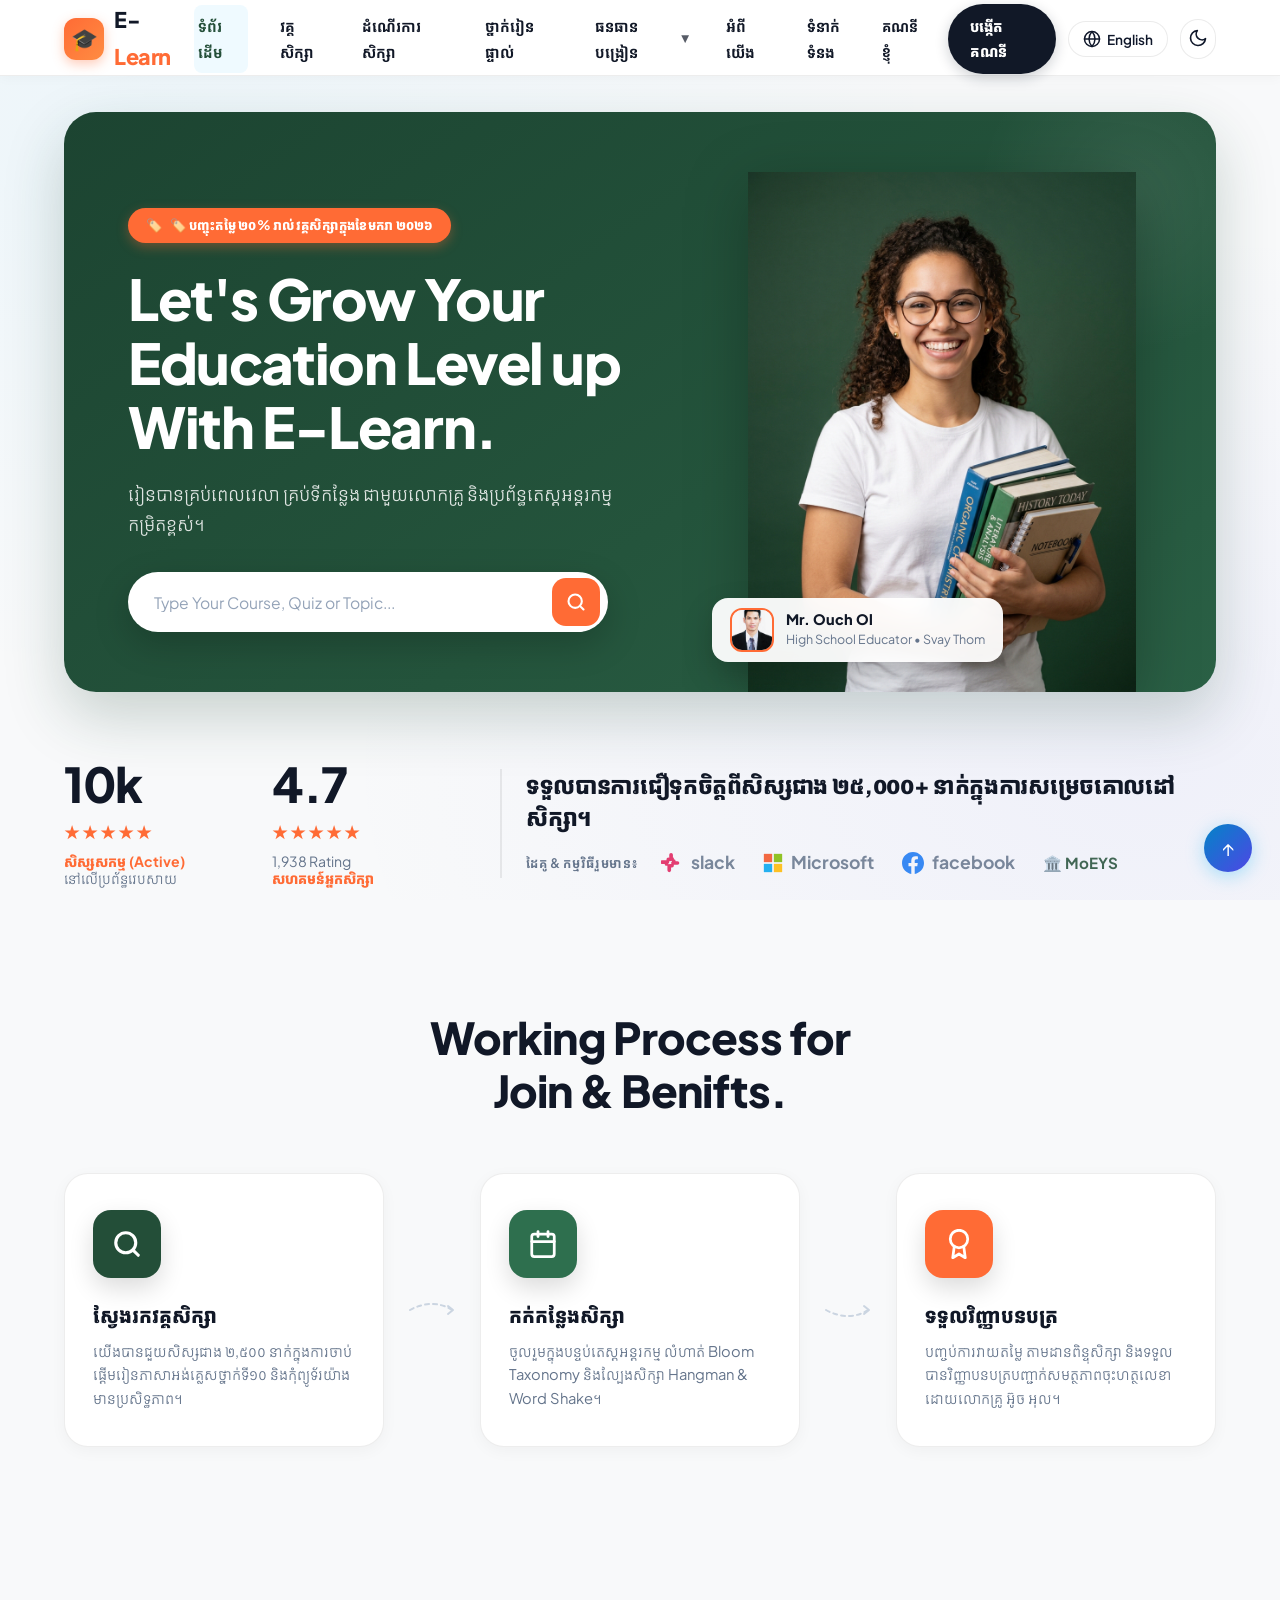
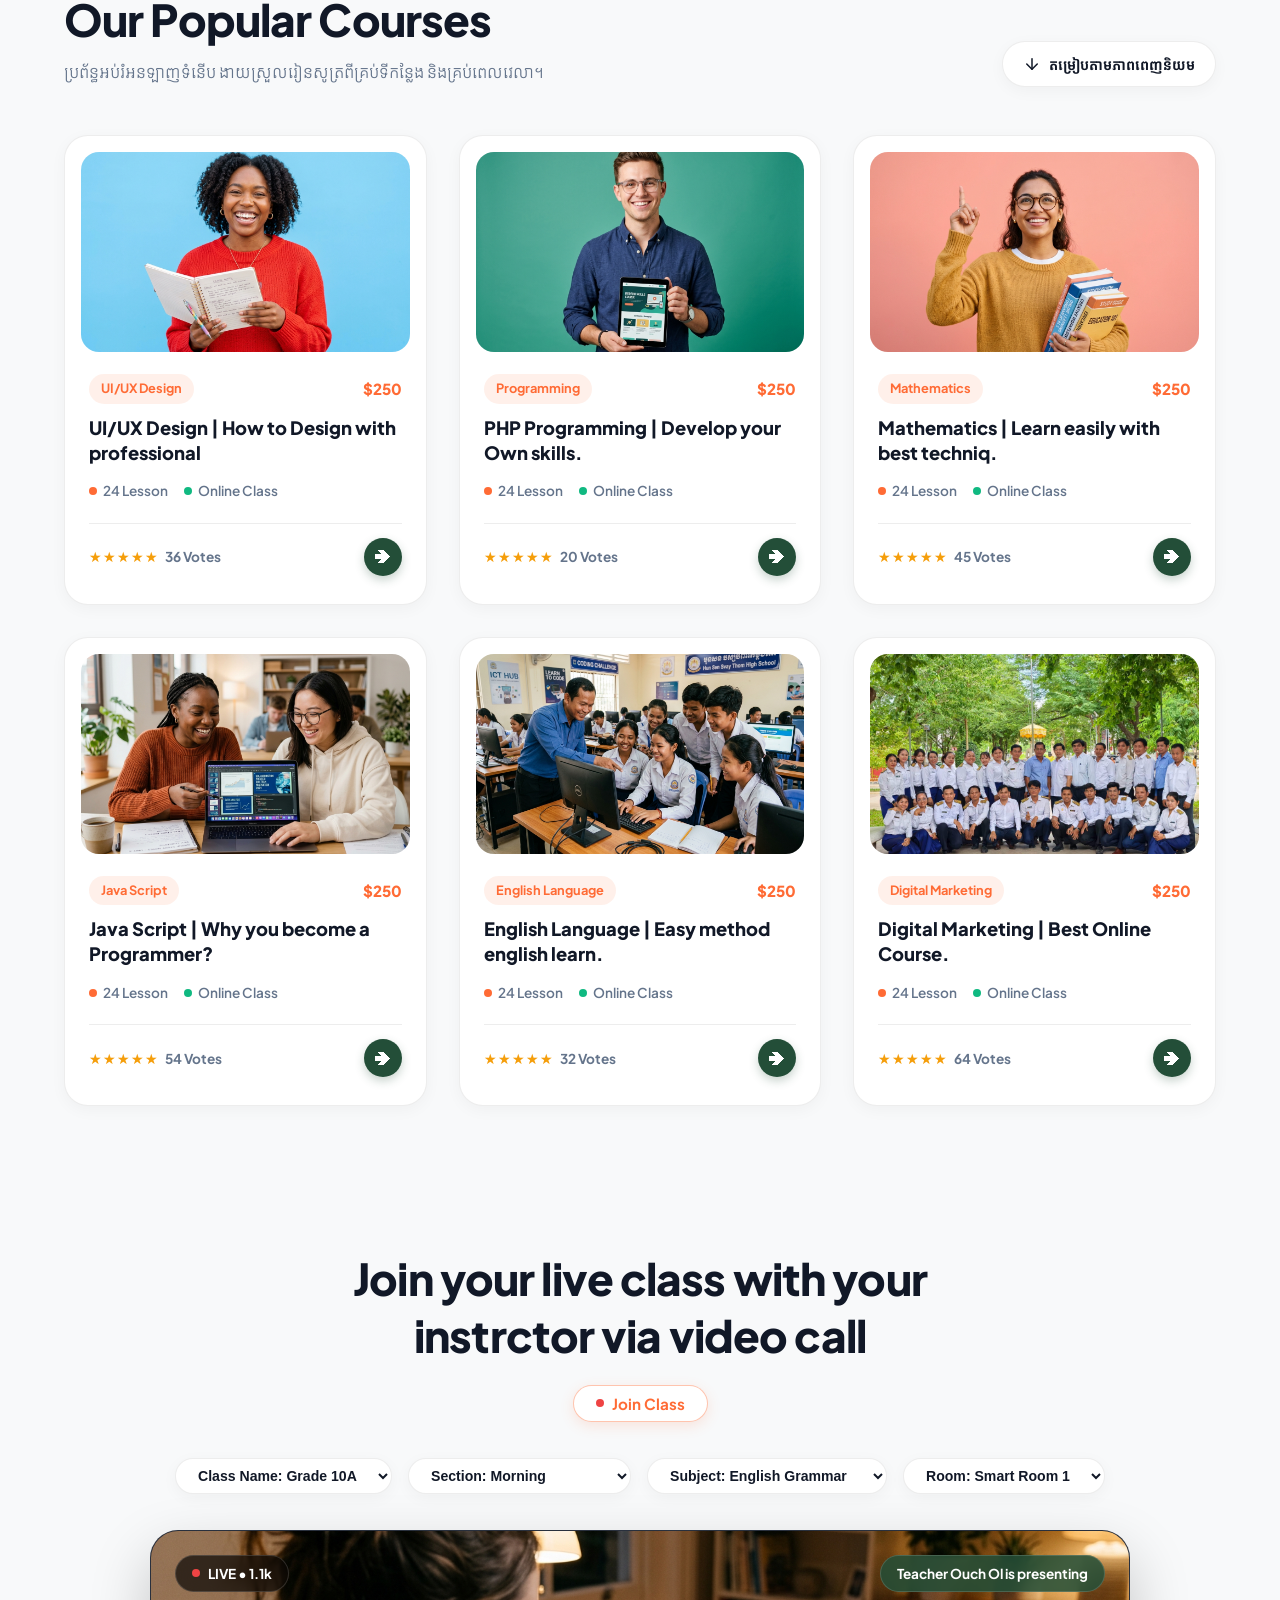
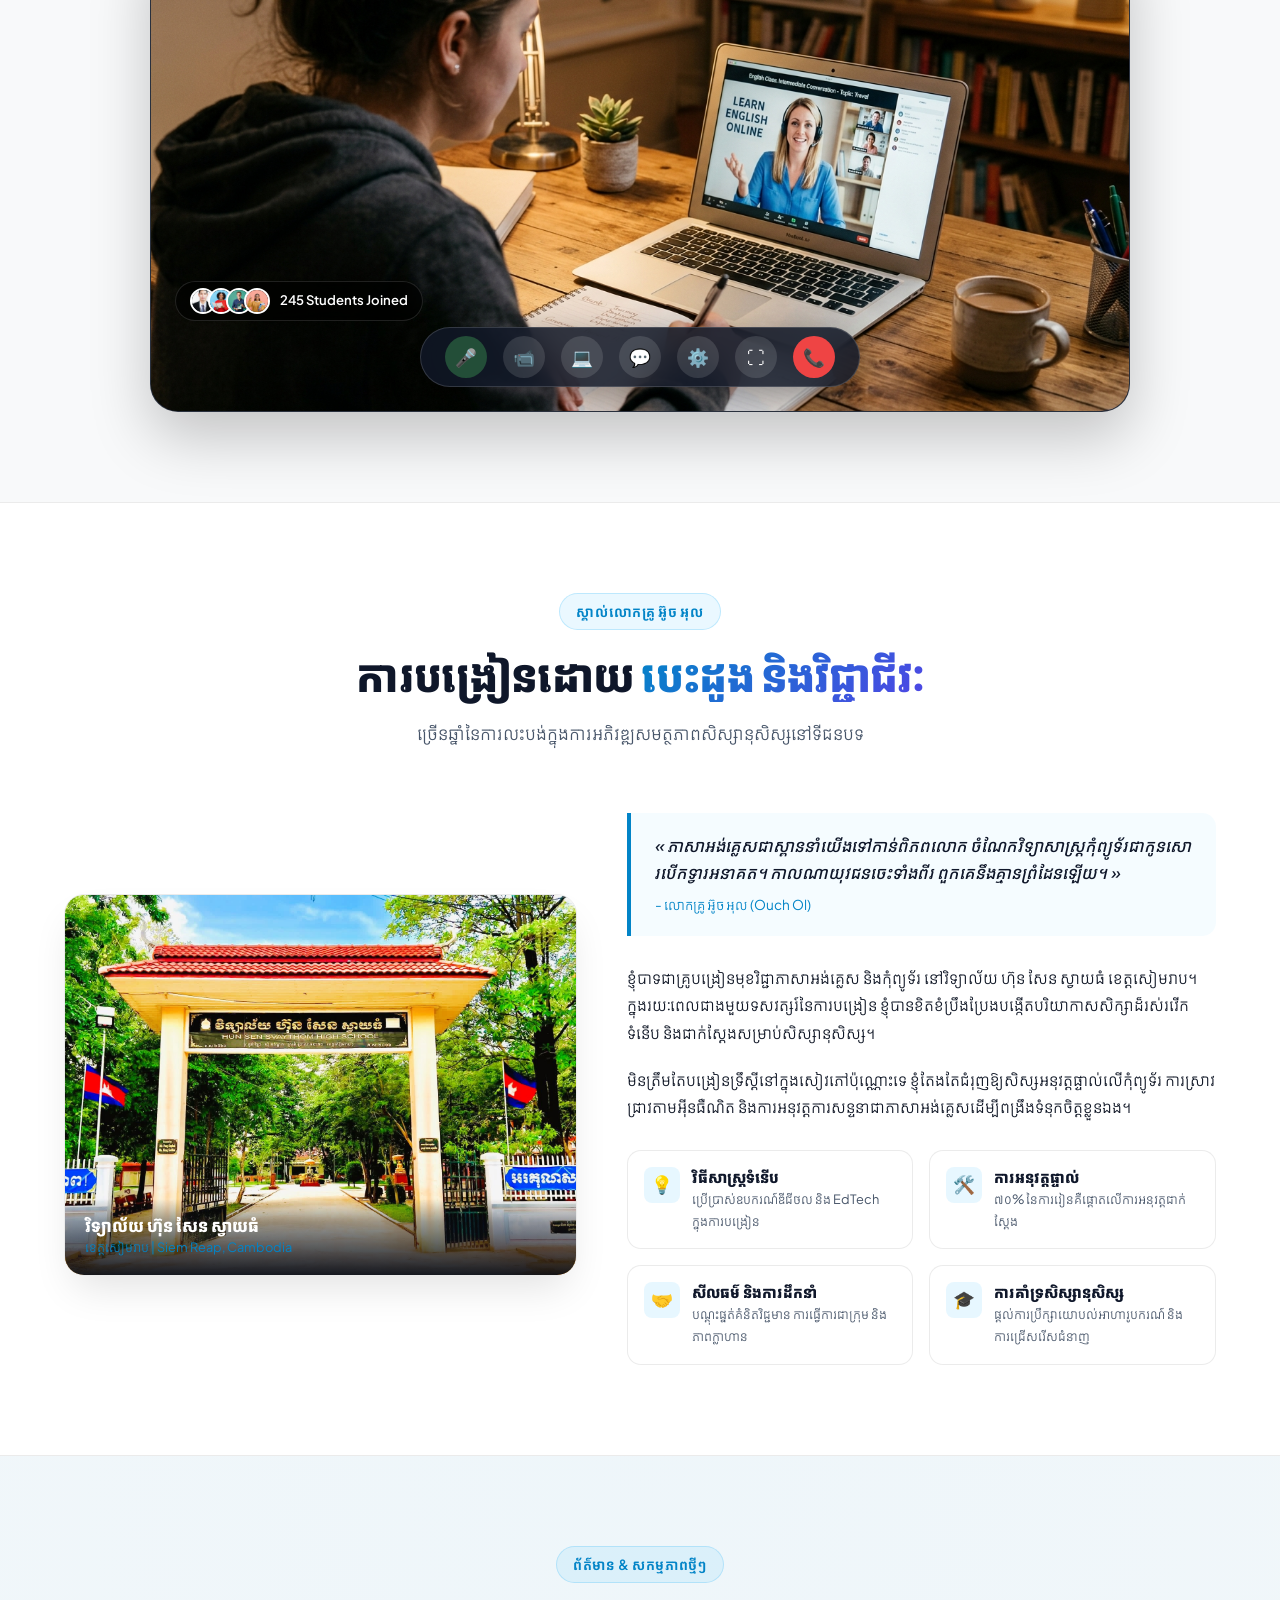
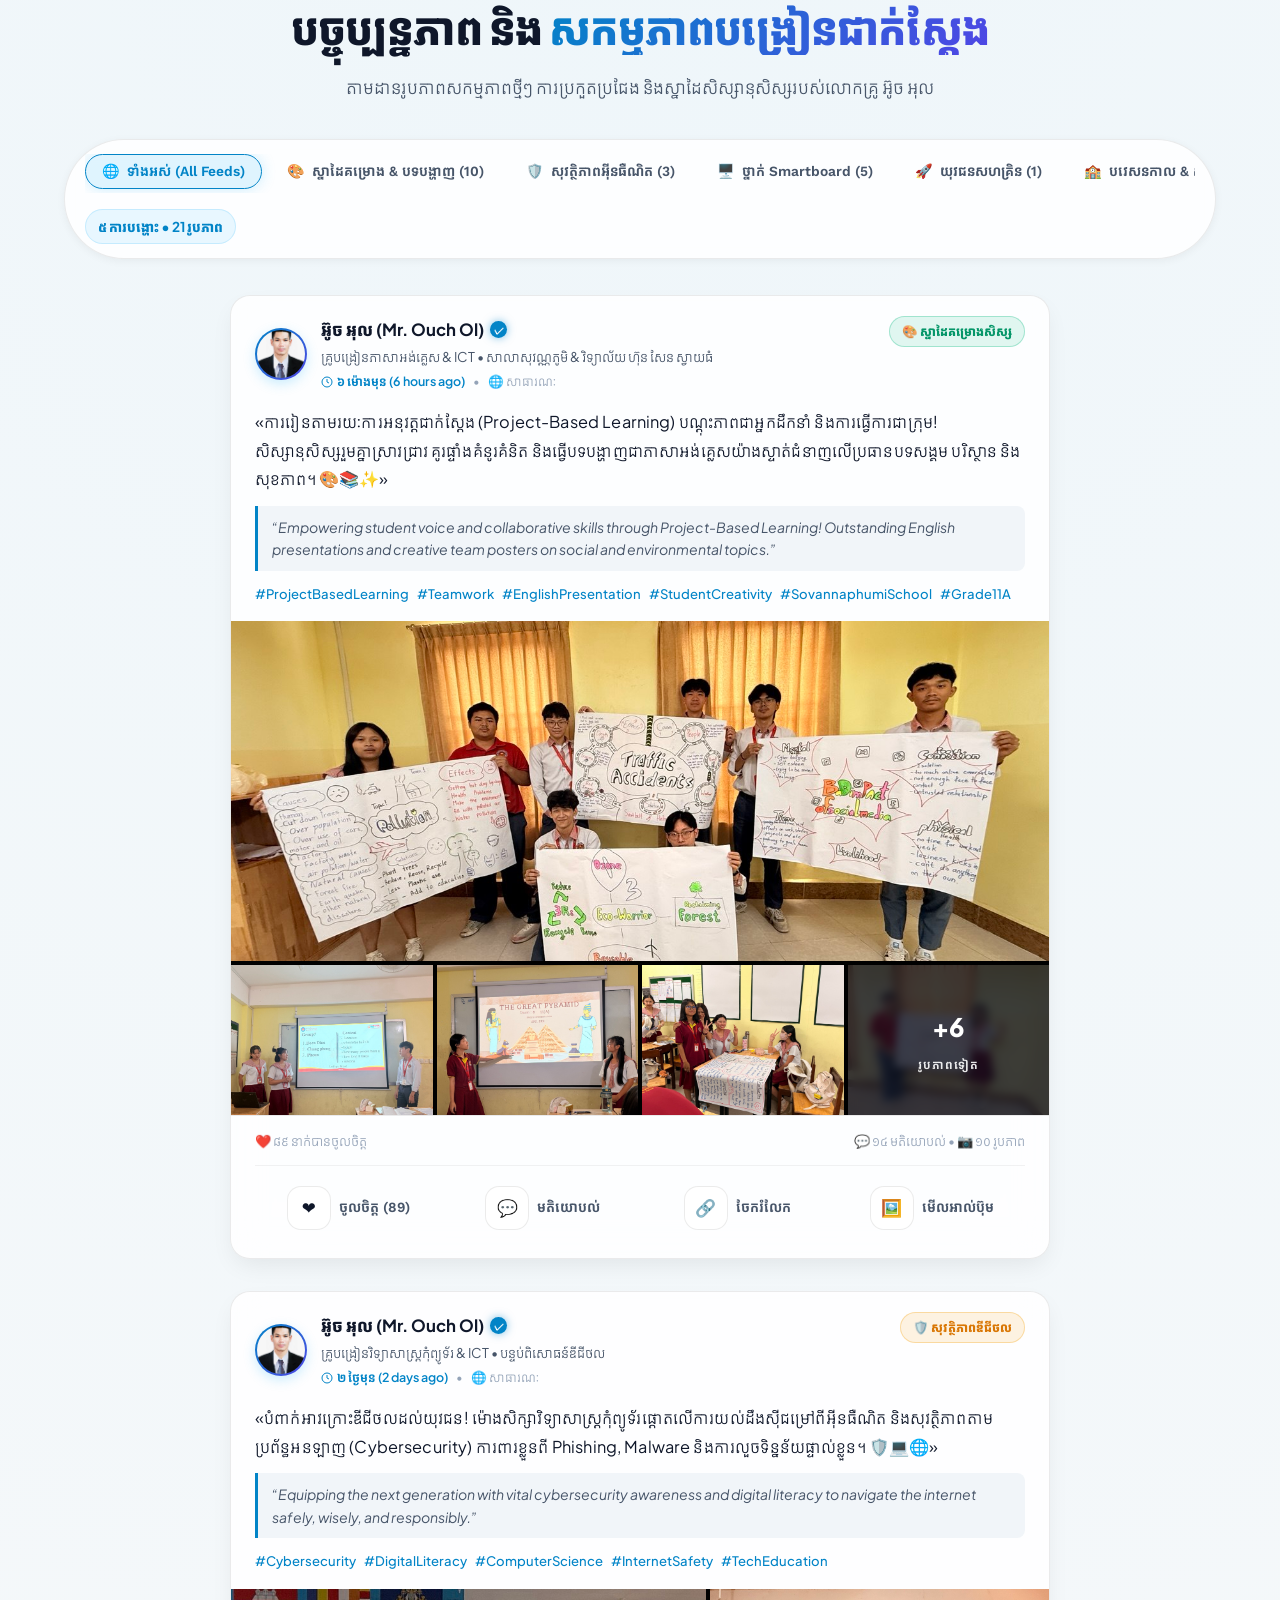
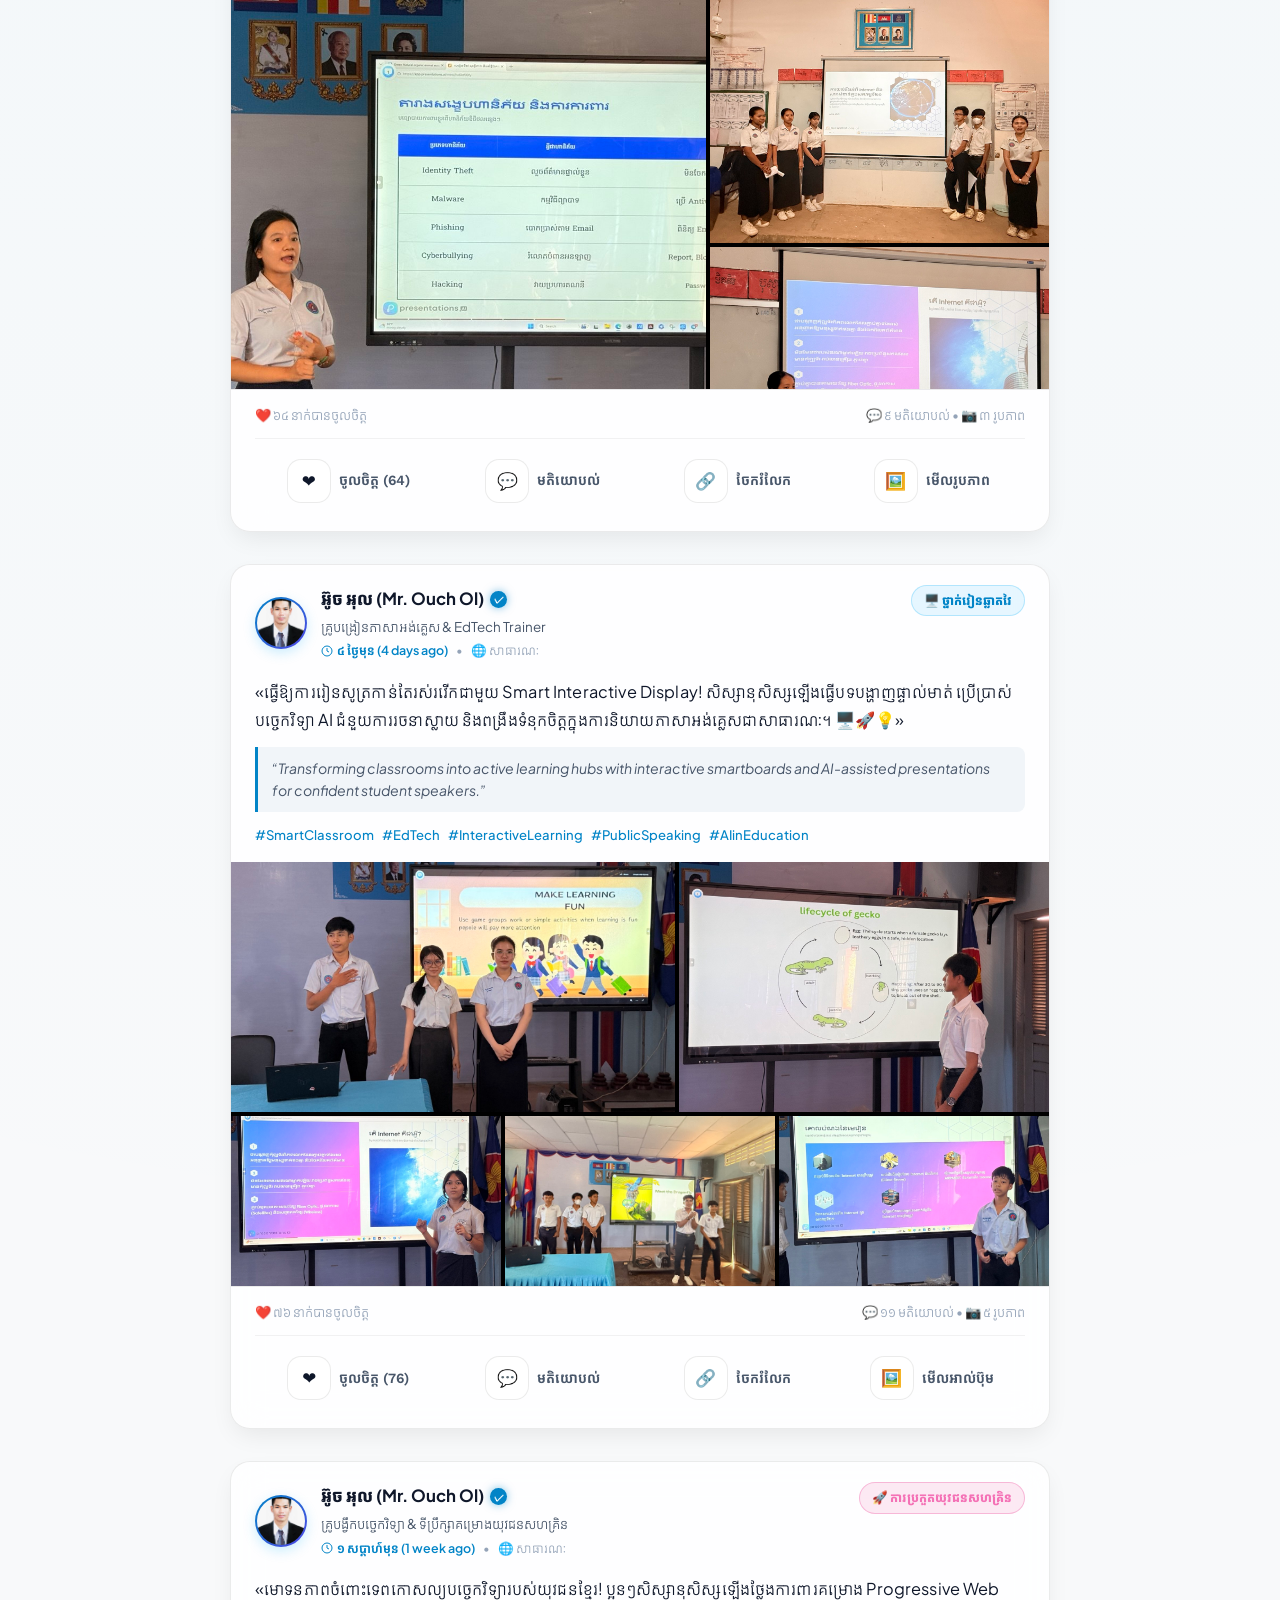
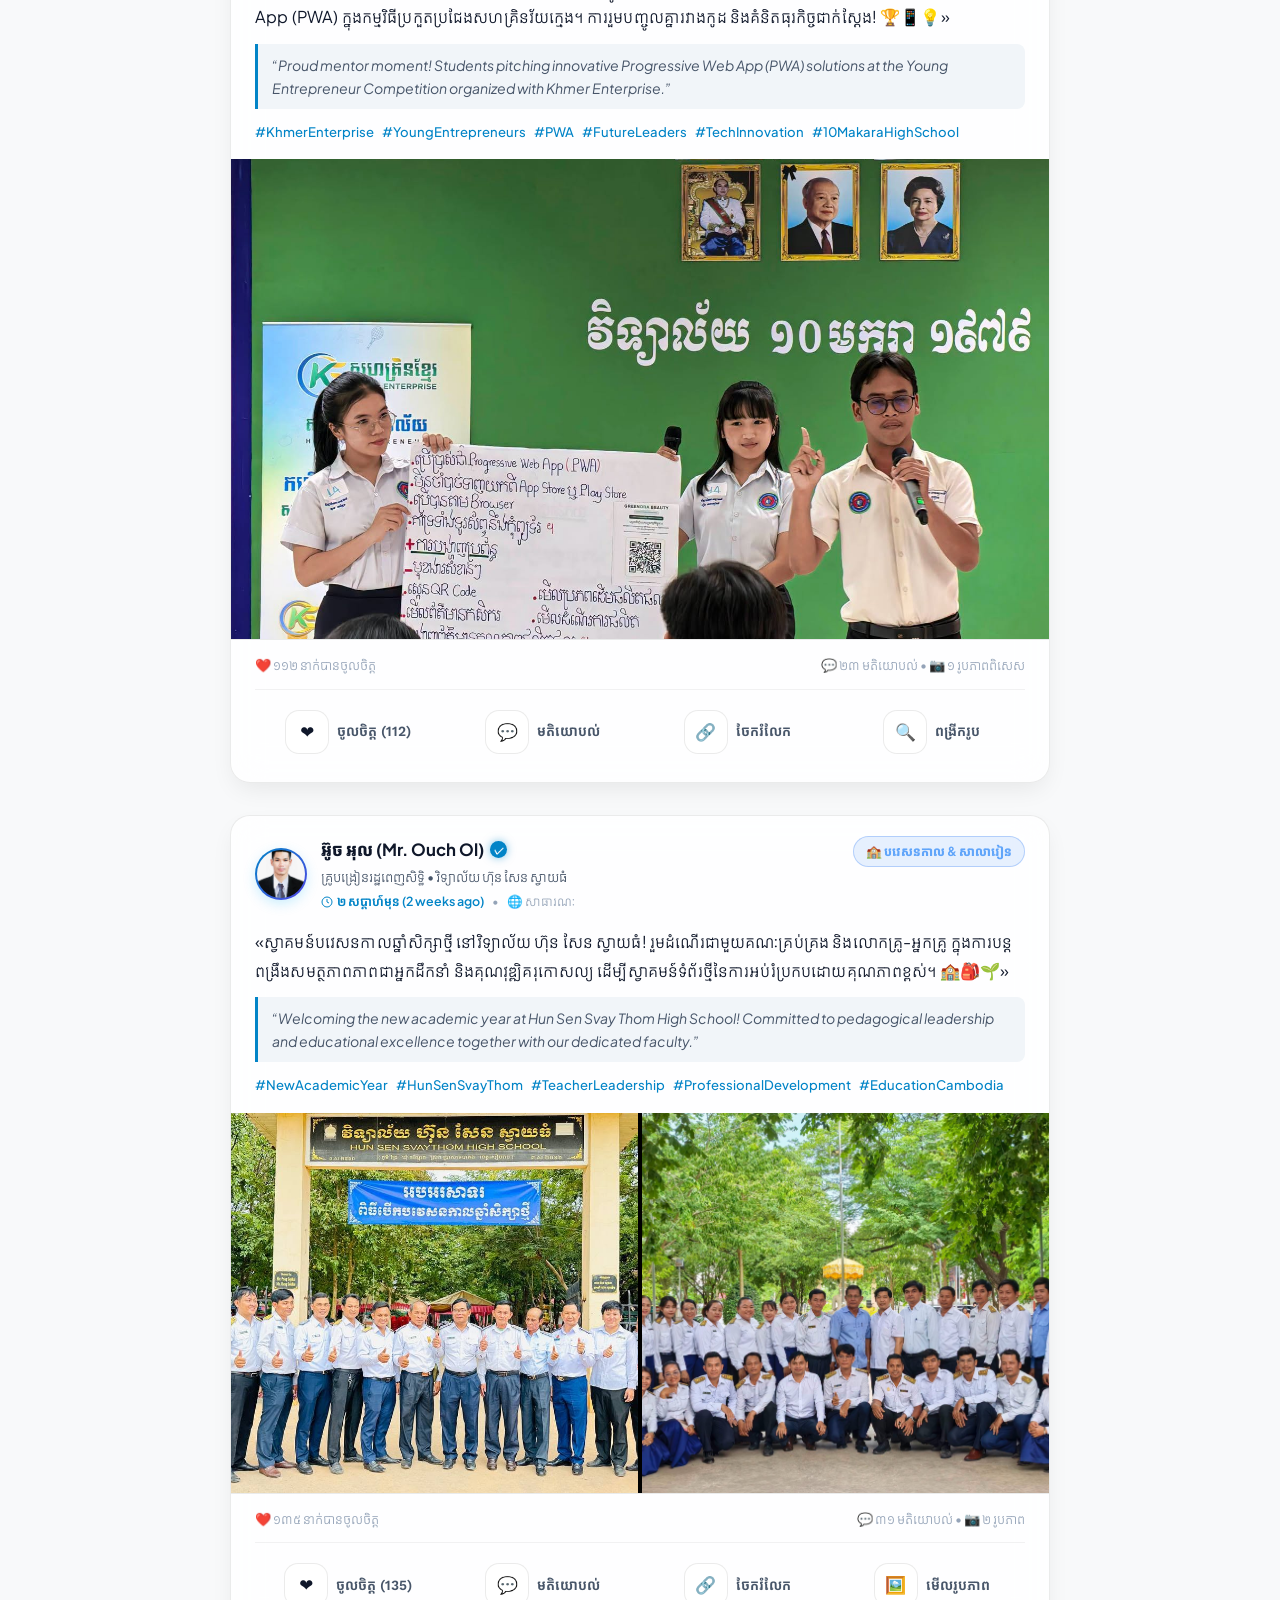
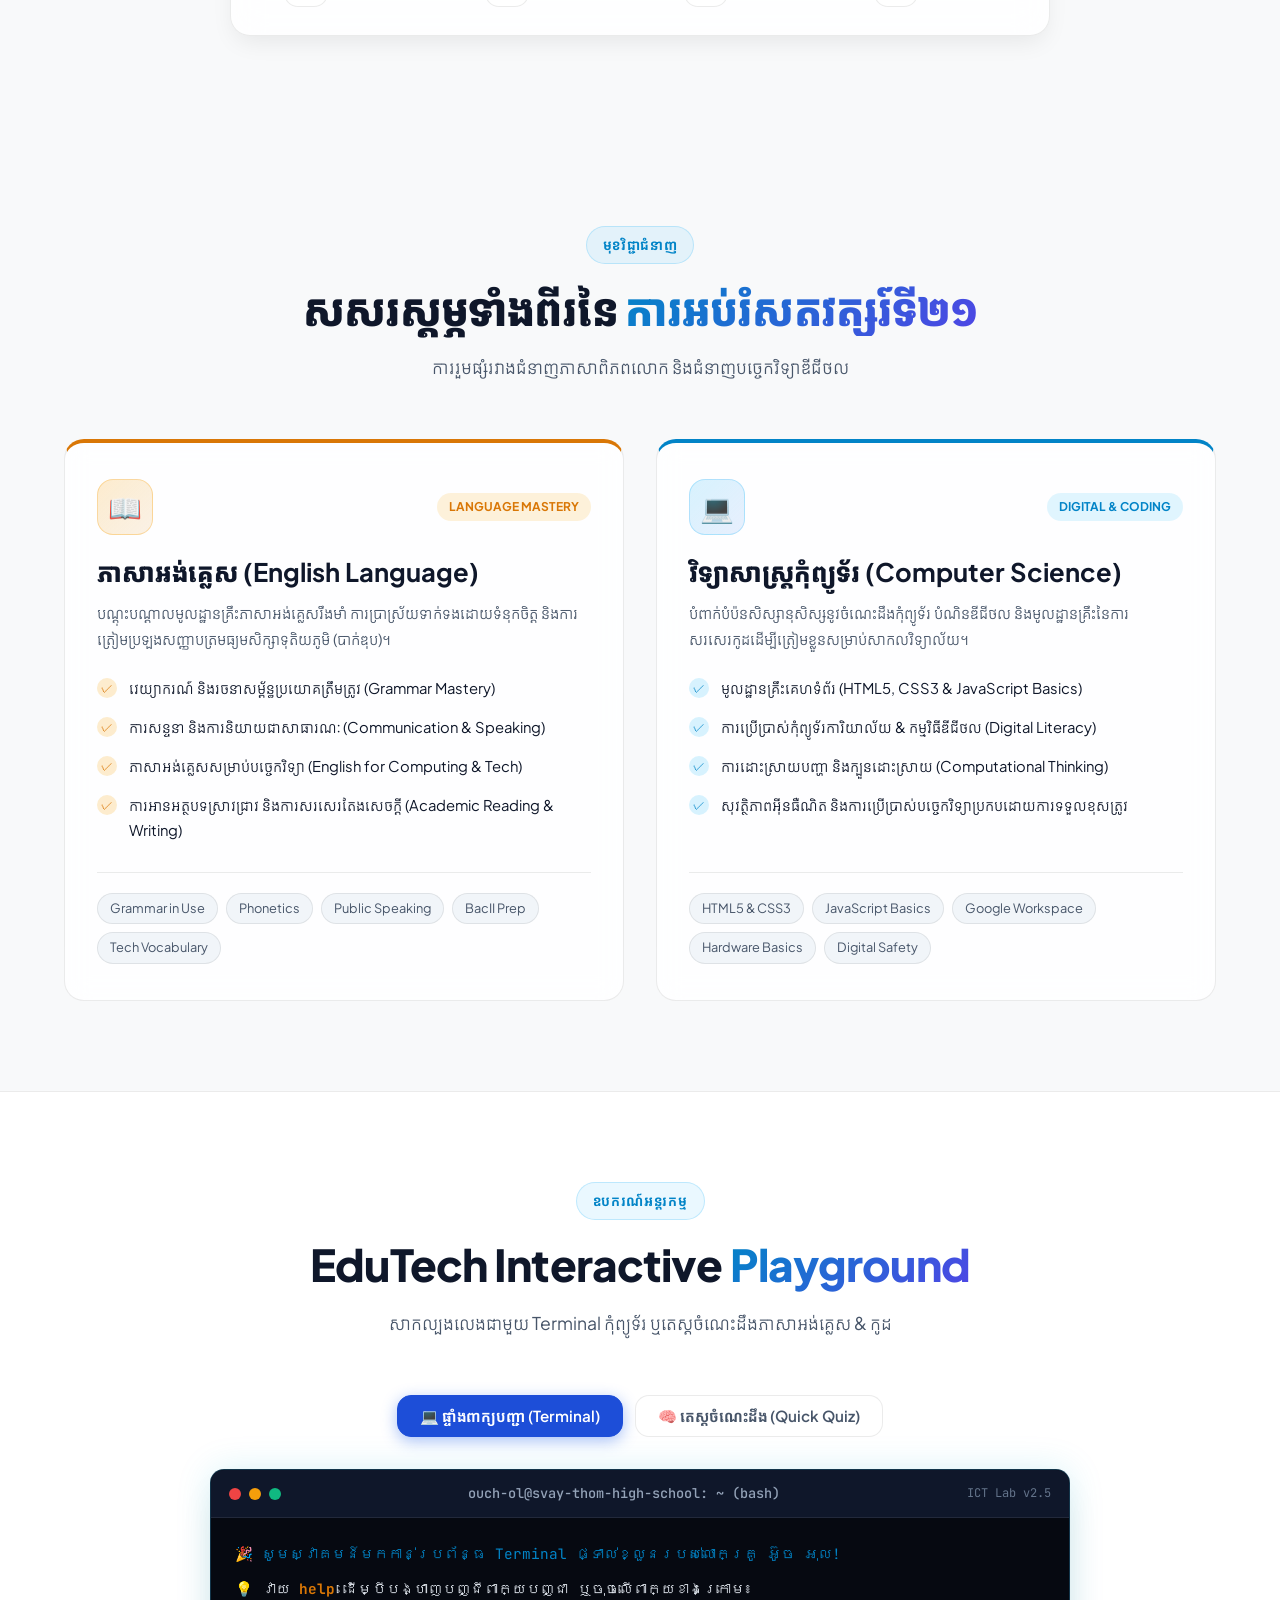
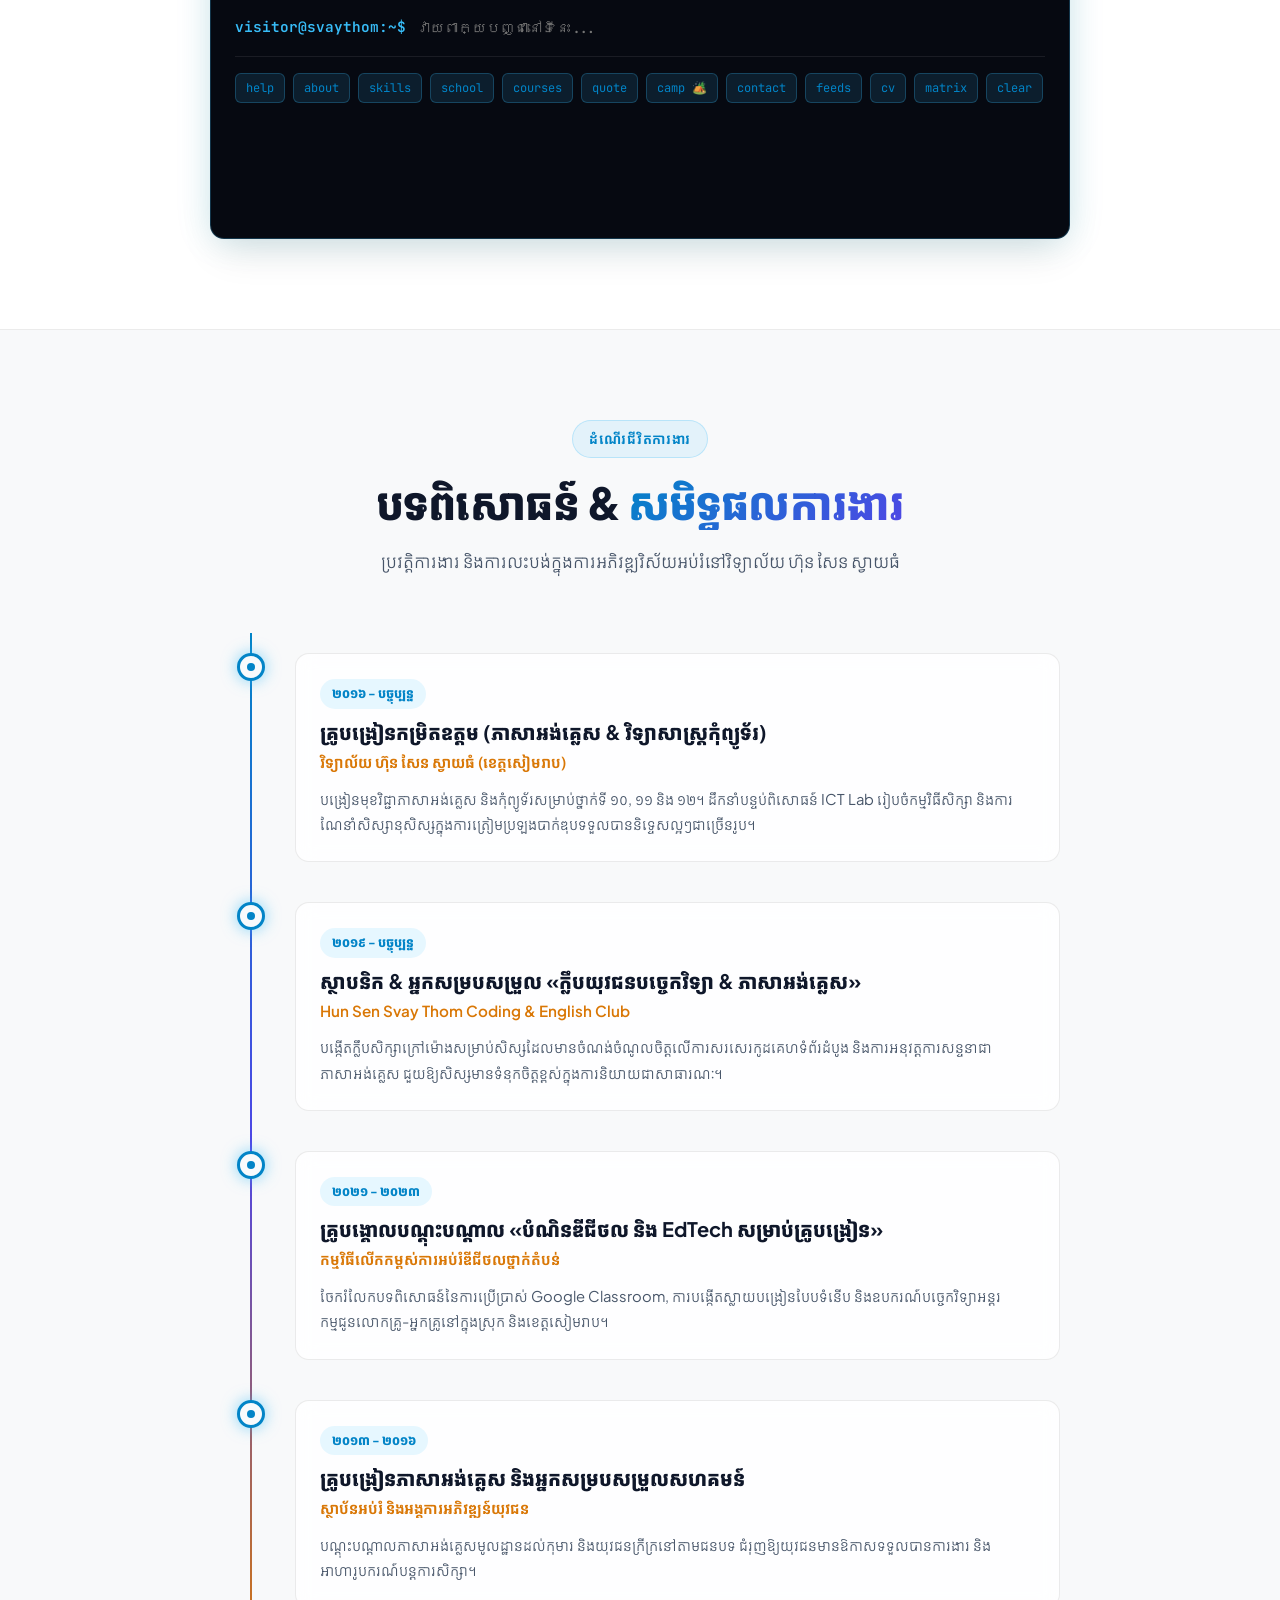
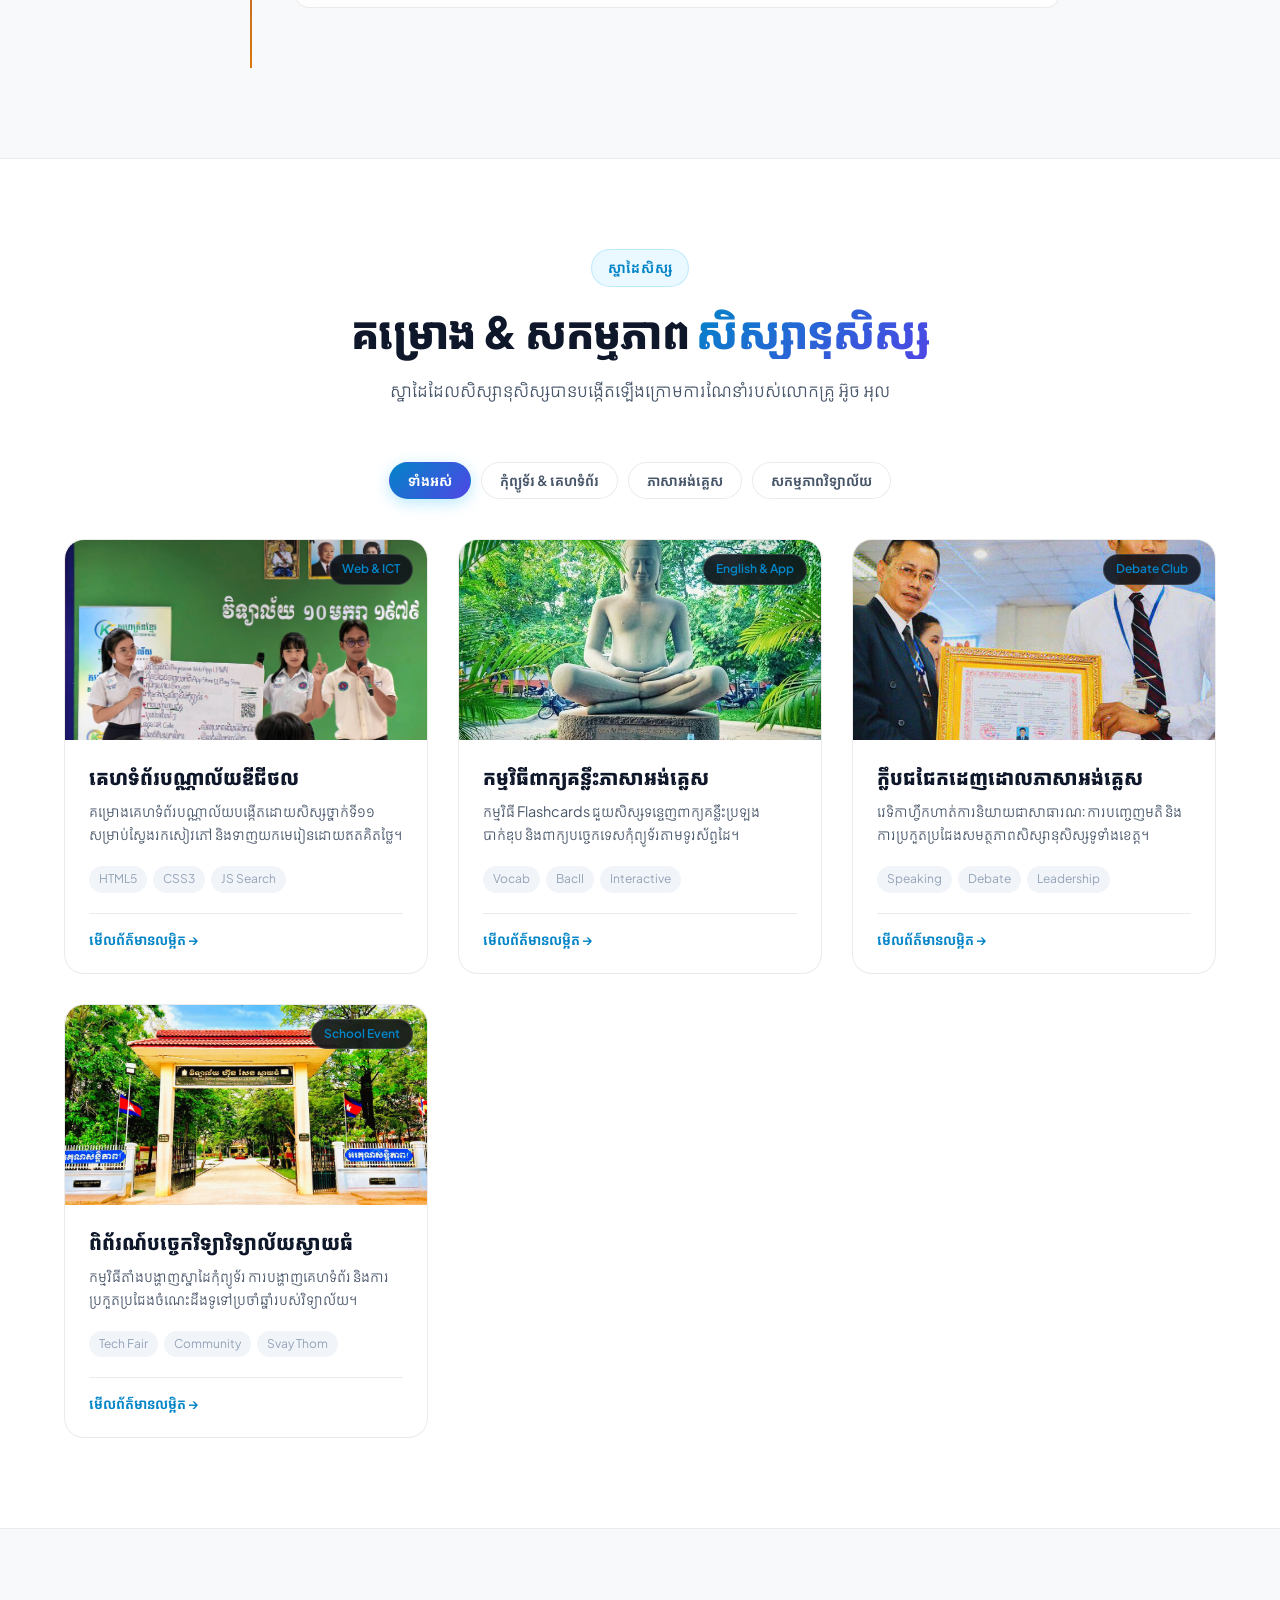
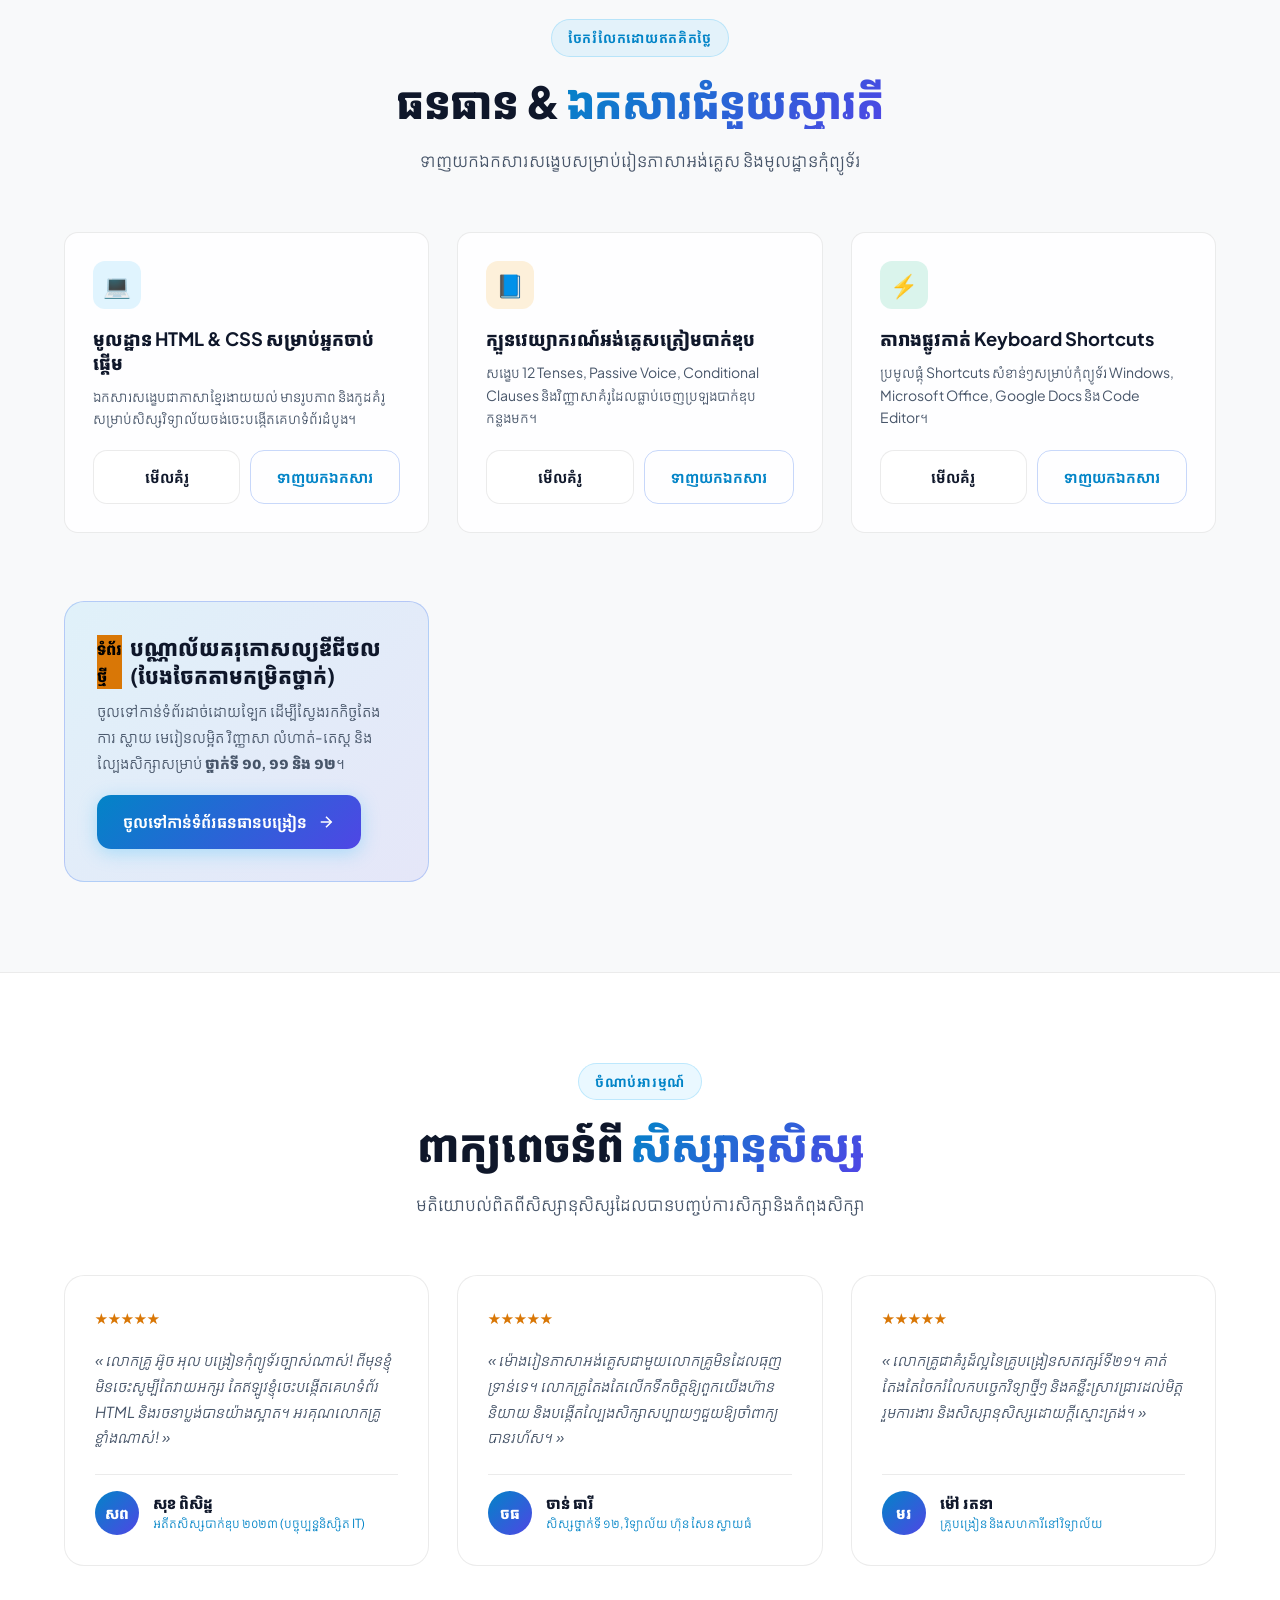
==== index.html @ 6efbd63b "feat: redesign homepage to match modern E-Learn professional design layout" ====
<!DOCTYPE html>
<html lang="km" data-theme="light">
<head>
  <meta charset="UTF-8">
  <meta name="viewport" content="width=device-width, initial-scale=1.0">
  <title>E-Learn | Teacher Ouch Ol - English & ICT Educator | Hun Sen Svay Thom</title>
  <meta name="description" content="E-Learn Platform by Teacher Ouch Ol. Learn English & Computer Science online with interactive quizzes, Bloom's Taxonomy tests, and educational games at Hun Sen Svay Thom High School.">
  <meta name="keywords" content="E-Learn, Ouch Ol, Mr. OL English, Hun Sen Svay Thom High School, English Grade 10, ICT Teacher, English Educator, Bloom Taxonomy Quiz">
  
  <!-- Favicon -->
  <link rel="icon" type="image/svg+xml" href="data:image/svg+xml,<svg xmlns='http://www.w3.org/2000/svg' viewBox='0 0 24 24' fill='%23FF6B35'><path d='M12 2L2 7l10 5 10-5-10-5zM2 17l10 5 10-5M2 12l10 5 10-5'/></svg>">
  
  <!-- Google Fonts -->
  <link rel="preconnect" href="https://fonts.googleapis.com">
  <link rel="preconnect" href="https://fonts.gstatic.com" crossorigin>
  <link href="https://fonts.googleapis.com/css2?family=Kantumruy+Pro:ital,wght@0,300;0,400;0,500;0,600;0,700;1,400&family=Plus+Jakarta+Sans:wght@300;400;500;600;700;800&display=swap" rel="stylesheet">

  <!-- CSS Stylesheets -->
  <link rel="stylesheet" href="css/animations.css">
  <link rel="stylesheet" href="css/style.css">
  <link rel="stylesheet" href="css/elearn-pro.css">
  <link rel="stylesheet" href="css/wordshape.css">
  <link rel="stylesheet" href="css/wordshake2.css">
  <link rel="stylesheet" href="css/hangman.css">
</head>
<body>

  <!-- Top Scroll Progress Bar -->
  <div id="scroll-progress"></div>

  <!-- ==========================================================================
       SITE HEADER & NAVIGATION
       ========================================================================== -->
  <header id="site-header" class="site-header">
    <div class="container navbar">
      <a href="#home" class="brand-logo" aria-label="E-Learn Platform">
        <div class="brand-logo-elearn">
          <div class="brand-icon-elearn">🎓</div>
          <div class="brand-title-elearn">E-<span>Learn</span></div>
        </div>
      </a>

      <!-- PRIMARY NAVIGATION -->
      <ul id="nav-menu" class="nav-menu">
        <li class="nav-item">
          <a href="#home" class="nav-link active" data-i18n="nav_home">Home</a>
        </li>
        <li class="nav-item">
          <a href="#courses" class="nav-link" data-i18n="nav_courses">Courses</a>
        </li>
        <li class="nav-item">
          <a href="#process" class="nav-link" data-i18n="nav_process">Process</a>
        </li>
        <li class="nav-item">
          <a href="#live-class" class="nav-link" data-i18n="nav_live_class">Live Class</a>
        </li>
        <li class="nav-item has-dropdown">
          <a href="teaching.html" class="nav-link">
            <span data-i18n="nav_teaching">Teaching Hub</span>
            <span class="nav-arrow">▼</span>
          </a>
          <ul class="dropdown-menu">
            <li><a href="tests.html" class="dropdown-link"><span class="item-icon">🎯</span> Grade 10 Tests Hub <span class="badge-mini">Bloom A1-C1</span></a></li>
            <li><a href="hangman.html" class="dropdown-link"><span class="item-icon">🎪</span> Hangman Game Arena</a></li>
            <li><a href="wordshake.html" class="dropdown-link"><span class="item-icon">🔤</span> Word Shake II Arena</a></li>
            <li><a href="teaching.html" class="dropdown-link"><span class="item-icon">📚</span> Teaching Materials Vault</a></li>
            <li><a href="#newsfeed" class="dropdown-link"><span class="item-icon">📰</span> School Newsfeed & Events</a></li>
          </ul>
        </li>
        <li class="nav-item">
          <a href="#about" class="nav-link" data-i18n="nav_about">About Us</a>
        </li>
        <li class="nav-item">
          <a href="#contact" class="nav-link" data-i18n="nav_contact">Contact</a>
        </li>
      </ul>

      <!-- Action Group -->
      <div class="nav-actions">
        <a href="cv.html" target="_blank" class="btn-my-account" data-i18n="nav_account">My Account</a>
        <a href="tests.html" class="btn-create-account" data-i18n="btn_create_account">Create Account</a>

        <!-- Language Switcher -->
        <button id="lang-toggle-btn" class="lang-toggle-btn" aria-label="Switch Language" title="ប្តូរភាសា / Switch Language">
          <svg width="18" height="18" viewBox="0 0 24 24" fill="none" stroke="currentColor" stroke-width="2" stroke-linecap="round" stroke-linejoin="round">
            <circle cx="12" cy="12" r="10"></circle>
            <line x1="2" y1="12" x2="22" y2="12"></line>
            <path d="M12 2a15.3 15.3 0 0 1 4 10 15.3 15.3 0 0 1-4 10 15.3 15.3 0 0 1-4-10 15.3 15.3 0 0 1 4-10z"></path>
          </svg>
          <span id="lang-label">English</span>
        </button>

        <!-- Theme Switcher -->
        <button id="theme-toggle-btn" class="theme-toggle-btn" aria-label="Toggle Theme" title="ប្តូរពន្លឺ / Dark & Light Theme">
          <span id="theme-icon">
            <svg width="20" height="20" viewBox="0 0 24 24" fill="none" stroke="currentColor" stroke-width="2" stroke-linecap="round" stroke-linejoin="round">
              <circle cx="12" cy="12" r="5"></circle>
              <line x1="12" y1="1" x2="12" y2="3"></line>
              <line x1="12" y1="21" x2="12" y2="23"></line>
              <line x1="4.22" y1="4.22" x2="5.64" y2="5.64"></line>
              <line x1="18.36" y1="18.36" x2="19.78" y2="19.78"></line>
              <line x1="1" y1="12" x2="3" y2="12"></line>
              <line x1="21" y1="12" x2="23" y2="12"></line>
              <line x1="4.22" y1="19.78" x2="5.64" y2="18.36"></line>
              <line x1="18.36" y1="5.64" x2="19.78" y2="4.22"></line>
            </svg>
          </span>
        </button>

        <!-- Mobile Toggle Button -->
        <button id="mobile-toggle" class="mobile-toggle" aria-label="Open Navigation Menu">
          <span></span>
          <span></span>
          <span></span>
        </button>
      </div>
    </div>
  </header>

  <!-- ==========================================================================
       HERO SECTION
       ========================================================================== -->
  <!-- ==========================================================================
       1. HERO SECTION (E-LEARN FOREST GREEN BANNER CARD)
       ========================================================================== -->
  <section id="home" class="elearn-hero-section">
    <div class="container">
      <div class="elearn-hero-card">
        <div class="elearn-hero-grid">
          <!-- Left Column: Typography & Search -->
          <div class="elearn-hero-left">
            <div class="elearn-pill-tag">
              <span>🏷️</span>
              <span data-i18n="elearn_hero_badge">Sale 20% off in every course in January 2026</span>
            </div>

            <h1 class="elearn-hero-title" data-i18n="elearn_hero_title">
              Let's Grow Your<br>
              Education Level up<br>
              With E-Learn.
            </h1>

            <p class="elearn-hero-sub" data-i18n="elearn_hero_sub">
              Learn anytime anywhere with expert educator & interactive quiz hub.
            </p>

            <form class="elearn-search-box" id="hero-search-form" onsubmit="event.preventDefault(); handleCourseSearch();">
              <input type="text" id="course-search-input" class="elearn-search-input" placeholder="Type Your Course, Quiz or Topic..." data-i18n-ph="elearn_search_placeholder" aria-label="Search courses and quizzes">
              <button type="submit" id="btn-course-search" class="elearn-search-btn" aria-label="Search">
                <svg width="20" height="20" viewBox="0 0 24 24" fill="none" stroke="currentColor" stroke-width="2.5" stroke-linecap="round" stroke-linejoin="round">
                  <circle cx="11" cy="11" r="8"></circle>
                  <line x1="21" y1="21" x2="16.65" y2="16.65"></line>
                </svg>
              </button>
            </form>
          </div>

          <!-- Right Column: Student Portrait with Books -->
          <div class="elearn-hero-right">
            <img src="assets/images/hero_student.jpg" alt="E-Learn Student" class="elearn-hero-student-img">
            
            <!-- Floating Mentor Badge -->
            <div class="elearn-mentor-badge">
              <img src="assets/images/mr_ol.jpg" alt="Teacher Ouch Ol" class="elearn-mentor-avatar" onerror="this.src='image/Mr. OL.jpg'">
              <div class="elearn-mentor-info">
                <h4>Mr. Ouch Ol</h4>
                <p>High School Educator • Svay Thom</p>
              </div>
            </div>
          </div>
        </div>
      </div>
    </div>
  </section>

  <!-- ==========================================================================
       2. STATS & SOCIAL PROOF BAR
       ========================================================================== -->
  <section class="elearn-stats-section">
    <div class="container">
      <div class="elearn-stats-grid">
        <!-- Stat 1: 10k Active Students -->
        <div class="elearn-stat-box">
          <div class="elearn-stat-num">10k</div>
          <div class="elearn-stars-row">★★★★★</div>
          <div class="elearn-stat-sub-orange" data-i18n="elearn_stat_active">Active Students</div>
          <div class="elearn-stat-sub-gray" data-i18n="elearn_stat_on_web">On Websites</div>
        </div>

        <!-- Stat 2: 4.7 Rating -->
        <div class="elearn-stat-box">
          <div class="elearn-stat-num">4.7</div>
          <div class="elearn-stars-row">★★★★★</div>
          <div class="elearn-stat-sub-gray">1,938 Rating</div>
          <div class="elearn-stat-sub-orange" data-i18n="elearn_stat_community">User Community</div>
        </div>

        <!-- Social Proof Text & Partner Logos -->
        <div class="elearn-social-proof">
          <h3 class="elearn-trusted-headline" data-i18n="elearn_trusted_text">
            Trusted by 25,000+ happy students are joining with us for achieve their goal.
          </h3>
          <div class="elearn-featured-row">
            <span class="elearn-featured-label" data-i18n="elearn_featured_label">Also featured in:</span>
            <div class="elearn-partner-logos">
              <span class="partner-logo-item">
                <svg width="22" height="22" viewBox="0 0 24 24" fill="#E01E5A"><path d="M6 15a2 2 0 0 1-2-2 2 2 0 0 1 2-2h2v2a2 2 0 0 1-2 2zm1 0a2 2 0 0 1 2-2 2 2 0 0 1 2 2v5a2 2 0 0 1-2 2 2 2 0 0 1-2-2v-5zm-1-7a2 2 0 0 1 2-2 2 2 0 0 1 2 2v2H6V8zm1 1a2 2 0 0 1 2 2 2 2 0 0 1-2 2H1a2 2 0 0 1-2-2 2 2 0 0 1 2-2h5zm7-1a2 2 0 0 1 2 2 2 2 0 0 1-2 2h-2V8a2 2 0 0 1 2-2zm-1 0a2 2 0 0 1-2 2 2 2 0 0 1-2-2V3a2 2 0 0 1 2-2 2 2 0 0 1 2 2v5zm1 7a2 2 0 0 1-2 2 2 2 0 0 1-2-2v-2h4v2zm-1-1a2 2 0 0 1-2-2 2 2 0 0 1 2-2h5a2 2 0 0 1 2 2 2 2 0 0 1-2 2h-5z"/></svg>
                slack
              </span>
              <span class="partner-logo-item">
                <svg width="20" height="20" viewBox="0 0 24 24"><path fill="#F25022" d="M1 1h10v10H1z"/><path fill="#00A4EF" d="M1 13h10v10H1z"/><path fill="#7FBA00" d="M13 1h10v10H13z"/><path fill="#FFB900" d="M13 13h10v10H13z"/></svg>
                Microsoft
              </span>
              <span class="partner-logo-item">
                <svg width="22" height="22" viewBox="0 0 24 24" fill="#1877F2"><path d="M24 12.073c0-6.627-5.373-12-12-12s-12 5.373-12 12c0 5.99 4.388 10.954 10.125 11.854v-8.385H7.078v-3.47h3.047V9.43c0-3.007 1.792-4.669 4.533-4.669 1.312 0 2.686.235 2.686.235v2.953H15.83c-1.491 0-1.956.925-1.956 1.874v2.25h3.328l-.532 3.47h-2.796v8.385C19.612 23.027 24 18.062 24 12.073z"/></svg>
                facebook
              </span>
              <span class="partner-logo-item" style="color: var(--elearn-green); font-size: 0.95rem;">
                🏛️ MoEYS
              </span>
            </div>
          </div>
        </div>
      </div>
    </div>
  </section>

  <!-- ==========================================================================
       3. WORKING PROCESS FOR JOIN & BENEFITS
       ========================================================================== -->
  <section id="process" class="elearn-process-section">
    <div class="container">
      <div class="elearn-section-center-head">
        <h2 class="elearn-section-title-clean" data-i18n="process_main_title">
          Working Process for<br>Join & Benifts.
        </h2>
      </div>

      <div class="elearn-process-cards-wrap">
        <!-- Step 1: Find Course -->
        <div class="elearn-process-card">
          <div class="elearn-icon-square icon-box-darkgreen">
            <svg width="30" height="30" viewBox="0 0 24 24" fill="none" stroke="currentColor" stroke-width="2.5" stroke-linecap="round" stroke-linejoin="round">
              <circle cx="11" cy="11" r="8"></circle>
              <line x1="21" y1="21" x2="16.65" y2="16.65"></line>
            </svg>
          </div>
          <h3 data-i18n="step1_title">Find Course</h3>
          <p data-i18n="step1_desc">
            We've helped over 2,500 new students get into the most comprehensive English Grade 10 & ICT curricula.
          </p>
        </div>

        <!-- Connector Arrow -->
        <div class="elearn-connector-arrow">
          <svg width="48" height="24" viewBox="0 0 48 24" fill="none">
            <path d="M2 12 C 16 4, 32 4, 44 12" stroke="currentColor" stroke-width="2" stroke-dasharray="4 4" stroke-linecap="round"/>
            <polyline points="40 8 45 12 40 16" stroke="currentColor" stroke-width="2" stroke-linecap="round" stroke-linejoin="round"/>
          </svg>
        </div>

        <!-- Step 2: Book Your Seat -->
        <div class="elearn-process-card">
          <div class="elearn-icon-square icon-box-medgreen">
            <svg width="30" height="30" viewBox="0 0 24 24" fill="none" stroke="currentColor" stroke-width="2.2" stroke-linecap="round" stroke-linejoin="round">
              <rect x="3" y="4" width="18" height="18" rx="2" ry="2"></rect>
              <line x1="16" y1="2" x2="16" y2="6"></line>
              <line x1="8" y1="2" x2="8" y2="6"></line>
              <line x1="3" y1="10" x2="21" y2="10"></line>
            </svg>
          </div>
          <h3 data-i18n="step2_title">Book Your Seat</h3>
          <p data-i18n="step2_desc">
            Join dynamic quiz arenas, practice tests, and Bloom taxonomy challenges anytime from your phone or PC.
          </p>
        </div>

        <!-- Connector Arrow -->
        <div class="elearn-connector-arrow">
          <svg width="48" height="24" viewBox="0 0 48 24" fill="none">
            <path d="M2 12 C 16 20, 32 20, 44 12" stroke="currentColor" stroke-width="2" stroke-dasharray="4 4" stroke-linecap="round"/>
            <polyline points="40 8 45 12 40 16" stroke="currentColor" stroke-width="2" stroke-linecap="round" stroke-linejoin="round"/>
          </svg>
        </div>

        <!-- Step 3: Get Certificate -->
        <div class="elearn-process-card">
          <div class="elearn-icon-square icon-box-orange">
            <svg width="30" height="30" viewBox="0 0 24 24" fill="none" stroke="currentColor" stroke-width="2.2" stroke-linecap="round" stroke-linejoin="round">
              <circle cx="12" cy="8" r="7"></circle>
              <polyline points="8.21 13.89 7 23 12 20 17 23 15.79 13.88"></polyline>
            </svg>
          </div>
          <h3 data-i18n="step3_title">Get Certificate</h3>
          <p data-i18n="step3_desc">
            Complete assessments, track your learning journey, and receive certified recognition signed by Mr. OL.
          </p>
        </div>
      </div>
    </div>
  </section>

  <!-- ==========================================================================
       4. OUR POPULAR COURSES SECTION (3x2 GRID)
       ========================================================================== -->
  <section id="courses" class="elearn-courses-section">
    <div class="container">
      <div class="elearn-courses-header">
        <div class="elearn-courses-title-group">
          <h2 data-i18n="courses_main_title">Our Popular Courses</h2>
          <p data-i18n="courses_main_sub">Online education platform is very easy to learn anything from anywhere, nowadays.</p>
        </div>
        <div class="elearn-sort-pill" id="btn-sort-courses" role="button" tabindex="0">
          <svg width="18" height="18" viewBox="0 0 24 24" fill="none" stroke="currentColor" stroke-width="2" stroke-linecap="round" stroke-linejoin="round">
            <line x1="12" y1="5" x2="12" y2="19"></line>
            <polyline points="19 12 12 19 5 12"></polyline>
          </svg>
          <span data-i18n="sort_label">Sort by Relevance</span>
        </div>
      </div>

      <div class="elearn-course-grid" id="elearn-course-grid">
        <!-- Course Card 1: UI/UX & English Design -->
        <div class="elearn-course-card" data-category="design">
          <div class="elearn-course-thumb-wrap">
            <img src="assets/images/course_card_1.jpg" alt="UI/UX Design Course" class="elearn-course-thumb">
          </div>
          <div class="elearn-course-body">
            <div class="elearn-course-tags">
              <span class="elearn-category-pill">UI/UX Design</span>
              <span class="elearn-course-price">$250</span>
            </div>
            <h3 class="elearn-course-title">UI/UX Design | How to Design with professional</h3>
            <div class="elearn-course-meta">
              <span class="elearn-meta-item"><span class="meta-dot-orange"></span> 24 Lesson</span>
              <span class="elearn-meta-item"><span class="meta-dot-green"></span> Online Class</span>
            </div>
            <div class="elearn-course-footer">
              <div class="elearn-course-rating">
                <span class="elearn-stars-mini">★★★★★</span>
                <span>36 Votes</span>
              </div>
              <a href="tests.html" class="elearn-card-arrow-btn" aria-label="View Course">➔</a>
            </div>
          </div>
        </div>

        <!-- Course Card 2: PHP Programming & Skills -->
        <div class="elearn-course-card" data-category="code">
          <div class="elearn-course-thumb-wrap">
            <img src="assets/images/course_card_2.jpg" alt="PHP Programming" class="elearn-course-thumb">
          </div>
          <div class="elearn-course-body">
            <div class="elearn-course-tags">
              <span class="elearn-category-pill">Programming</span>
              <span class="elearn-course-price">$250</span>
            </div>
            <h3 class="elearn-course-title">PHP Programming | Develop your Own skills.</h3>
            <div class="elearn-course-meta">
              <span class="elearn-meta-item"><span class="meta-dot-orange"></span> 24 Lesson</span>
              <span class="elearn-meta-item"><span class="meta-dot-green"></span> Online Class</span>
            </div>
            <div class="elearn-course-footer">
              <div class="elearn-course-rating">
                <span class="elearn-stars-mini">★★★★★</span>
                <span>20 Votes</span>
              </div>
              <a href="teaching.html" class="elearn-card-arrow-btn" aria-label="View Course">➔</a>
            </div>
          </div>
        </div>

        <!-- Course Card 3: Mathematics & Bloom Technique -->
        <div class="elearn-course-card" data-category="bloom">
          <div class="elearn-course-thumb-wrap">
            <img src="assets/images/course_card_3.jpg" alt="Mathematics & Bloom Learning" class="elearn-course-thumb">
          </div>
          <div class="elearn-course-body">
            <div class="elearn-course-tags">
              <span class="elearn-category-pill">Mathematics</span>
              <span class="elearn-course-price">$250</span>
            </div>
            <h3 class="elearn-course-title">Mathematics | Learn easily with best techniq.</h3>
            <div class="elearn-course-meta">
              <span class="elearn-meta-item"><span class="meta-dot-orange"></span> 24 Lesson</span>
              <span class="elearn-meta-item"><span class="meta-dot-green"></span> Online Class</span>
            </div>
            <div class="elearn-course-footer">
              <div class="elearn-course-rating">
                <span class="elearn-stars-mini">★★★★★</span>
                <span>45 Votes</span>
              </div>
              <a href="tests.html" class="elearn-card-arrow-btn" aria-label="View Course">➔</a>
            </div>
          </div>
        </div>

        <!-- Course Card 4: JavaScript & Arena Coding -->
        <div class="elearn-course-card" data-category="code">
          <div class="elearn-course-thumb-wrap">
            <img src="assets/images/course_card_4.jpg" alt="JavaScript Programming" class="elearn-course-thumb">
          </div>
          <div class="elearn-course-body">
            <div class="elearn-course-tags">
              <span class="elearn-category-pill">Java Script</span>
              <span class="elearn-course-price">$250</span>
            </div>
            <h3 class="elearn-course-title">Java Script | Why you become a Programmer?</h3>
            <div class="elearn-course-meta">
              <span class="elearn-meta-item"><span class="meta-dot-orange"></span> 24 Lesson</span>
              <span class="elearn-meta-item"><span class="meta-dot-green"></span> Online Class</span>
            </div>
            <div class="elearn-course-footer">
              <div class="elearn-course-rating">
                <span class="elearn-stars-mini">★★★★★</span>
                <span>54 Votes</span>
              </div>
              <a href="teaching.html" class="elearn-card-arrow-btn" aria-label="View Course">➔</a>
            </div>
          </div>
        </div>

        <!-- Course Card 5: English Language Easy Method -->
        <div class="elearn-course-card" data-category="english">
          <div class="elearn-course-thumb-wrap">
            <img src="assets/images/course_card_5.jpg" alt="English Language Course" class="elearn-course-thumb">
          </div>
          <div class="elearn-course-body">
            <div class="elearn-course-tags">
              <span class="elearn-category-pill">English Language</span>
              <span class="elearn-course-price">$250</span>
            </div>
            <h3 class="elearn-course-title">English Language | Easy method english learn.</h3>
            <div class="elearn-course-meta">
              <span class="elearn-meta-item"><span class="meta-dot-orange"></span> 24 Lesson</span>
              <span class="elearn-meta-item"><span class="meta-dot-green"></span> Online Class</span>
            </div>
            <div class="elearn-course-footer">
              <div class="elearn-course-rating">
                <span class="elearn-stars-mini">★★★★★</span>
                <span>32 Votes</span>
              </div>
              <a href="tests.html" class="elearn-card-arrow-btn" aria-label="View Course">➔</a>
            </div>
          </div>
        </div>

        <!-- Course Card 6: Digital Marketing & Online Course -->
        <div class="elearn-course-card" data-category="marketing">
          <div class="elearn-course-thumb-wrap">
            <img src="assets/images/course_card_6.jpg" alt="Digital Marketing" class="elearn-course-thumb">
          </div>
          <div class="elearn-course-body">
            <div class="elearn-course-tags">
              <span class="elearn-category-pill">Digital Marketing</span>
              <span class="elearn-course-price">$250</span>
            </div>
            <h3 class="elearn-course-title">Digital Marketing | Best Online Course.</h3>
            <div class="elearn-course-meta">
              <span class="elearn-meta-item"><span class="meta-dot-orange"></span> 24 Lesson</span>
              <span class="elearn-meta-item"><span class="meta-dot-green"></span> Online Class</span>
            </div>
            <div class="elearn-course-footer">
              <div class="elearn-course-rating">
                <span class="elearn-stars-mini">★★★★★</span>
                <span>64 Votes</span>
              </div>
              <a href="hangman.html" class="elearn-card-arrow-btn" aria-label="View Course">➔</a>
            </div>
          </div>
        </div>
      </div>
    </div>
  </section>

  <!-- ==========================================================================
       5. LIVE VIDEO CALL CLASSROOM WITH INSTRUCTOR
       ========================================================================== -->
  <section id="live-class" class="elearn-live-section">
    <div class="container">
      <div class="elearn-live-header-center">
        <h2 data-i18n="live_class_title">Join your live class with your instrctor via video call</h2>
        <button type="button" class="btn-join-class-pill" id="btn-join-live-class" onclick="triggerJoinClass()">
          <span class="live-pulse-dot"></span>
          <span>Join Class</span>
        </button>
      </div>

      <!-- Filter Dropdowns Row -->
      <div class="elearn-live-filters">
        <select class="elearn-filter-pill-select" id="filter-class-name" aria-label="Select Class Name">
          <option>Class Name: Grade 10A</option>
          <option>Class Name: Grade 10B</option>
          <option>Class Name: ICT Club</option>
        </select>
        <select class="elearn-filter-pill-select" id="filter-section" aria-label="Select Section">
          <option>Section: Morning</option>
          <option>Section: Afternoon</option>
          <option>Section: Weekend Camp</option>
        </select>
        <select class="elearn-filter-pill-select" id="filter-subject" aria-label="Select Subject">
          <option>Subject: English Grammar</option>
          <option>Subject: Speaking Practice</option>
          <option>Subject: Web Development</option>
        </select>
        <select class="elearn-filter-pill-select" id="filter-room" aria-label="Select Room">
          <option>Room: Smart Room 1</option>
          <option>Room: Language Lab</option>
          <option>Room: Computer Lab</option>
        </select>
      </div>

      <!-- Live Video Conference Window Mockup -->
      <div class="elearn-live-video-mockup">
        <div class="elearn-live-screen-wrap">
          <img src="assets/images/live_classroom.jpg" alt="Live Interactive Class Session" class="elearn-live-bg-img">
          
          <!-- Top Status Bar -->
          <div class="elearn-live-top-bar">
            <div class="elearn-live-tag">
              <span class="live-pulse-dot"></span>
              <span>LIVE • 1.1k</span>
            </div>
            <div class="elearn-live-tag" style="background: rgba(35, 78, 56, 0.85);">
              <span>Teacher Ouch Ol is presenting</span>
            </div>
          </div>

          <!-- Bottom Left Student Attendees Floating Avatars -->
          <div class="elearn-live-attendees">
            <div class="elearn-avatar-stack">
              <img src="assets/images/mr_ol.jpg" alt="Student" class="avatar-mini">
              <img src="assets/images/course_card_1.jpg" alt="Student" class="avatar-mini">
              <img src="assets/images/course_card_2.jpg" alt="Student" class="avatar-mini">
              <img src="assets/images/course_card_3.jpg" alt="Student" class="avatar-mini">
            </div>
            <span>245 Students Joined</span>
          </div>

          <!-- Bottom Call Controls Bar -->
          <div class="elearn-live-controls">
            <button type="button" class="ctrl-btn active-green" id="ctrl-mic" title="Toggle Microphone" aria-label="Microphone">
              🎤
            </button>
            <button type="button" class="ctrl-btn" id="ctrl-camera" title="Toggle Camera" aria-label="Camera">
              📹
            </button>
            <button type="button" class="ctrl-btn" id="ctrl-share" title="Share Screen" aria-label="Share Screen">
              💻
            </button>
            <button type="button" class="ctrl-btn" id="ctrl-chat" title="Class Chat" aria-label="Chat">
              💬
            </button>
            <button type="button" class="ctrl-btn" id="ctrl-settings" title="Video Settings" aria-label="Settings">
              ⚙️
            </button>
            <button type="button" class="ctrl-btn" id="ctrl-fullscreen" title="Fullscreen" aria-label="Fullscreen">
              ⛶
            </button>
            <button type="button" class="ctrl-btn active-red" id="ctrl-leave" title="Leave Call" aria-label="Leave Call">
              📞
            </button>
          </div>
        </div>
      </div>
    </div>
  </section>

  <!-- ==========================================================================
       ABOUT ME SECTION
       ========================================================================== -->
  <section id="about" class="about-section">
    <div class="container">
      <div class="section-header">
        <span class="section-tag" data-i18n="about_tag">ស្គាល់លោកគ្រូ អ៊ូច អុល</span>
        <h2 class="section-title" data-i18n="about_title">ការបង្រៀនដោយ <span class="text-gradient">បេះដូង និងវិជ្ជាជីវៈ</span></h2>
        <p class="section-subtitle" data-i18n="about_subtitle">ច្រើនឆ្នាំនៃការលះបង់ក្នុងការអភិវឌ្ឍសមត្ថភាពសិស្សានុសិស្សនៅទីជនបទ</p>
      </div>

      <div class="about-grid">
        <!-- Visual Column -->
        <div class="about-gallery-card">
          <img src="image/Front gate.jpg" alt="វិទ្យាល័យ ហ៊ុន សែន ស្វាយធំ" class="about-main-img" onerror="this.src='assets/images/front_gate.jpg'">
          <div class="about-school-banner">
            <h4>វិទ្យាល័យ ហ៊ុន សែន ស្វាយធំ</h4>
            <p>ខេត្តសៀមរាប | Siem Reap, Cambodia</p>
          </div>
        </div>

        <!-- Text Content -->
        <div class="about-content">
          <div class="quote-box">
            <p data-i18n="about_quote">
              « ភាសាអង់គ្លេសជាស្ពាននាំយើងទៅកាន់ពិភពលោក ចំណែកវិទ្យាសាស្ត្រកុំព្យូទ័រជាកូនសោរបើកទ្វារអនាគត។ កាលណាយុវជនចេះទាំងពីរ ពួកគេនឹងគ្មានព្រំដែនឡើយ។ »
            </p>
            <span class="quote-author">- លោកគ្រូ អ៊ូច អុល (Ouch Ol)</span>
          </div>

          <p data-i18n="about_p1">
            ខ្ញុំបាទជាគ្រូបង្រៀនមុខវិជ្ជាភាសាអង់គ្លេស និងកុំព្យូទ័រ នៅវិទ្យាល័យ ហ៊ុន សែន ស្វាយធំ ខេត្តសៀមរាប។ ក្នុងរយៈពេលជាងមួយទសវត្សរ៍នៃការបង្រៀន ខ្ញុំបានខិតខំប្រឹងប្រែងបង្កើតបរិយាកាសសិក្សាដ៏រស់រវើក ទំនើប និងជាក់ស្តែងសម្រាប់សិស្សានុសិស្ស។
          </p>

          <p data-i18n="about_p2">
            មិនត្រឹមតែបង្រៀនទ្រឹស្តីនៅក្នុងសៀវភៅប៉ុណ្ណោះទេ ខ្ញុំតែងតែជំរុញឱ្យសិស្សអនុវត្តផ្ទាល់លើកុំព្យូទ័រ ការស្រាវជ្រាវតាមអ៊ីនធឺណិត និងការអនុវត្តការសន្ទនាជាភាសាអង់គ្លេសដើម្បីពង្រឹងទំនុកចិត្តខ្លួនឯង។
          </p>

          <!-- 4 Pillars -->
          <div class="about-pillars">
            <div class="pillar-card">
              <div class="pillar-icon">💡</div>
              <div class="pillar-info">
                <h4 data-i18n="pillar_1_title">វិធីសាស្ត្រទំនើប</h4>
                <p data-i18n="pillar_1_desc">ប្រើប្រាស់ឧបករណ៍ឌីជីថល និង EdTech ក្នុងការបង្រៀន</p>
              </div>
            </div>

            <div class="pillar-card">
              <div class="pillar-icon">🛠️</div>
              <div class="pillar-info">
                <h4 data-i18n="pillar_2_title">ការអនុវត្តផ្ទាល់</h4>
                <p data-i18n="pillar_2_desc">៧០% នៃការរៀនគឺផ្តោតលើការអនុវត្តជាក់ស្តែង</p>
              </div>
            </div>

            <div class="pillar-card">
              <div class="pillar-icon">🤝</div>
              <div class="pillar-info">
                <h4 data-i18n="pillar_3_title">សីលធម៌ និងការដឹកនាំ</h4>
                <p data-i18n="pillar_3_desc">បណ្ដុះផ្នត់គំនិតវិជ្ជមាន ការធ្វើការជាក្រុម និងភាពក្លាហាន</p>
              </div>
            </div>

            <div class="pillar-card">
              <div class="pillar-icon">🎓</div>
              <div class="pillar-info">
                <h4 data-i18n="pillar_4_title">ការគាំទ្រសិស្សានុសិស្ស</h4>
                <p data-i18n="pillar_4_desc">ផ្តល់ការប្រឹក្សាយោបល់អាហារូបករណ៍ និងការជ្រើសរើសជំនាញ</p>
              </div>
            </div>
          </div>
        </div>
      </div>
    </div>
  </section>

  <!-- ==========================================================================
       NEW FEEDS & ACTIVITY STREAM SECTION
       ========================================================================== -->
  <section id="newsfeed" class="newsfeed-section">
    <div class="container">
      <div class="newsfeed-header-wrap">
        <span class="section-tag" data-i18n="newsfeed_tag">ព័ត៌មាន & សកម្មភាពថ្មីៗ</span>
        <h2 class="section-title" data-i18n="newsfeed_title">បច្ចុប្បន្នភាព និង <span class="text-gradient">សកម្មភាពបង្រៀនជាក់ស្ដែង</span></h2>
        <p class="section-subtitle" data-i18n="newsfeed_subtitle">តាមដានរូបភាពសកម្មភាពថ្មីៗ ការប្រកួតប្រជែង និងស្នាដៃសិស្សានុសិស្សរបស់លោកគ្រូ អ៊ូច អុល</p>
      </div>

      <!-- Controls: Category Filter Bar & Count -->
      <div class="feed-controls-wrapper">
        <div class="feed-filters-list">
          <button class="feed-filter-btn active" data-filter="all">
            <span>🌐</span> ទាំងអស់ (All Feeds)
          </button>
          <button class="feed-filter-btn" data-filter="projects">
            <span>🎨</span> ស្នាដៃគម្រោង & បទបង្ហាញ (10)
          </button>
          <button class="feed-filter-btn" data-filter="cybersecurity">
            <span>🛡️</span> សុវត្ថិភាពអ៊ីនធឺណិត (3)
          </button>
          <button class="feed-filter-btn" data-filter="edtech">
            <span>🖥️</span> ថ្នាក់ Smartboard (5)
          </button>
          <button class="feed-filter-btn" data-filter="competition">
            <span>🚀</span> យុវជនសហគ្រិន (1)
          </button>
          <button class="feed-filter-btn" data-filter="school">
            <span>🏫</span> បវេសនកាល & សាលា (2)
          </button>
        </div>
        <div class="feed-count-badge" id="feed-count-badge">៥ ការបង្ហោះ • 21 រូបភាព</div>
      </div>

      <!-- Feed Stream Container -->
      <div class="feed-stream">

        <!-- POST 1: Project-Based Collaborative Learning & Poster Presentations (10 IMAGES) -->
        <article class="feed-card" id="post-1" data-category="projects">
          <!-- Card Header -->
          <div class="feed-card-header">
            <div class="feed-author-wrap">
              <div class="feed-avatar-ring">
                <img src="image/Mr. OL.jpg" alt="លោកគ្រូ អ៊ូច អុល" class="feed-avatar-img" onerror="this.src='assets/images/mr_ol.jpg'">
              </div>
              <div class="feed-author-meta">
                <div class="feed-author-name">
                  <span>អ៊ូច អុល (Mr. Ouch Ol)</span>
                  <span class="verified-badge" title="គ្រូបង្រៀនពេញសិទ្ធិ">✓</span>
                </div>
                <div class="feed-author-role">គ្រូបង្រៀនភាសាអង់គ្លេស & ICT • សាលាសុវណ្ណភូមិ & វិទ្យាល័យ ហ៊ុន សែន ស្វាយធំ</div>
                <div class="feed-time-meta">
                  <span class="feed-time-badge">
                    <svg width="12" height="12" viewBox="0 0 24 24" fill="none" stroke="currentColor" stroke-width="2"><circle cx="12" cy="12" r="10"></circle><polyline points="12 6 12 12 16 14"></polyline></svg>
                    ៦ ម៉ោងមុន (6 hours ago)
                  </span>
                  <span>•</span>
                  <span>🌐 សាធារណៈ</span>
                </div>
              </div>
            </div>
            <span class="feed-category-pill category-projects">🎨 ស្នាដៃគម្រោងសិស្ស</span>
          </div>

          <!-- Card Body: Captions -->
          <div class="feed-card-body">
            <p class="feed-caption-km">
              «ការរៀនតាមរយៈការអនុវត្តជាក់ស្ដែង (Project-Based Learning) បណ្ដុះភាពជាអ្នកដឹកនាំ និងការធ្វើការជាក្រុម! សិស្សានុសិស្សរួមគ្នាស្រាវជ្រាវ គូរផ្ទាំងគំនូរគំនិត និងធ្វើបទបង្ហាញជាភាសាអង់គ្លេសយ៉ាងស្ទាត់ជំនាញលើប្រធានបទសង្គម បរិស្ថាន និងសុខភាព។ 🎨📚✨»
            </p>
            <p class="feed-caption-en">
              “Empowering student voice and collaborative skills through Project-Based Learning! Outstanding English presentations and creative team posters on social and environmental topics.”
            </p>
            <div class="feed-hashtags">
              <span>#ProjectBasedLearning</span>
              <span>#Teamwork</span>
              <span>#EnglishPresentation</span>
              <span>#StudentCreativity</span>
              <span>#SovannaphumiSchool</span>
              <span>#Grade11A</span>
            </div>
          </div>

          <!-- 10 Images Collage Layout -->
          <div class="feed-gallery-wrap">
            <div class="feed-layout-10">
              <!-- Big Hero Image (Photo 16: All 4 teams) -->
              <div class="feed-img-item hero-photo" onclick="openFeedLightbox('post1', 0)" title="ចុចដើម្បីមើលរូបភាពធំ">
                <img src="image 1/photo_16_2026-09-25_16-23-03.jpg" alt="សិស្សានុសិស្សគ្រប់ក្រុមបង្ហាញផ្ទាំងរូបភាពរួមគ្នា" loading="lazy">
              </div>
              <!-- 4 Thumbnails (with +6 more on the 4th) -->
              <div class="thumbs-row">
                <div class="feed-img-item" onclick="openFeedLightbox('post1', 1)" title="ក្រុមទី៧ ធ្វើបទបង្ហាញ">
                  <img src="image 1/photo_10_2026-09-25_16-23-02.jpg" alt="ក្រុមទី៧ ធ្វើបទបង្ហាញ" loading="lazy">
                </div>
                <div class="feed-img-item" onclick="openFeedLightbox('post1', 2)" title="The Great Pyramid">
                  <img src="image 1/photo_11_2026-09-25_16-23-02.jpg" alt="The Great Pyramid" loading="lazy">
                </div>
                <div class="feed-img-item" onclick="openFeedLightbox('post1', 3)" title="Qualities of Good Friends">
                  <img src="image 1/photo_14_2026-09-25_16-23-02.jpg" alt="Qualities of Good Friends" loading="lazy">
                </div>
                <div class="feed-img-item" onclick="openFeedLightbox('post1', 4)" title="មើលរូបភាពទាំងអស់ (+៦ រូបភាពទៀត)">
                  <img src="image 1/photo_15_2026-09-25_16-23-03.jpg" alt="Pollution Poster" loading="lazy">
                  <div class="feed-overlay-more">
                    <span class="overlay-count">+6</span>
                    <span class="overlay-text">រូបភាពទៀត</span>
                  </div>
                </div>
              </div>
            </div>
          </div>

          <!-- Card Footer -->
          <div class="feed-card-footer">
            <div class="feed-stats-bar">
              <span class="stats-likes">❤️ <span class="like-count-display">៨៩</span> នាក់បានចូលចិត្ត</span>
              <span class="stats-comments">💬 ១៤ មតិយោបល់ • 📷 ១០ រូបភាព</span>
            </div>
            <div class="feed-actions-bar">
              <button class="feed-action-btn feed-btn-like" data-post="post1">
                <span class="btn-icon">❤️</span>
                <span class="btn-text">ចូលចិត្ត (<span class="like-count">89</span>)</span>
              </button>
              <button class="feed-action-btn feed-btn-comment" data-post="post1">
                <span class="btn-icon">💬</span>
                <span class="btn-text">មតិយោបល់</span>
              </button>
              <button class="feed-action-btn feed-btn-share" data-post="post1" title="ចម្លងតំណភ្ជាប់">
                <span class="btn-icon">🔗</span>
                <span class="btn-text">ចែករំលែក</span>
              </button>
              <button class="feed-action-btn" onclick="openFeedLightbox('post1', 0)" title="មើលរូបភាពទាំងអស់ក្នុងអាល់ប៊ុម">
                <span class="btn-icon">🖼️</span>
                <span class="btn-text">មើលអាល់ប៊ុម</span>
              </button>
            </div>
          </div>

          <!-- Comments Drawer -->
          <div class="feed-comments-drawer" id="comments-post1">
            <div class="feed-comment-bubble">
              <div class="comment-avatar">👨‍🎓</div>
              <div class="comment-content">
                <div class="comment-author">សិស្សថ្នាក់ទី១១A</div>
                <div class="comment-text">អរគុណលោកគ្រូ Ol ដែលបានផ្តល់ឱកាសឱ្យពួកខ្ញុំធ្វើបទបង្ហាញ និងរៀបចំគម្រោងក្រុមនេះឡើង! រៀនសប្បាយ និងយល់ច្រើនណាស់លោកគ្រូ។</div>
              </div>
            </div>
            <div class="feed-comment-bubble">
              <div class="comment-avatar">👩‍🏫</div>
              <div class="comment-content">
                <div class="comment-author">អ្នកគ្រូភាសាអង់គ្លេស</div>
                <div class="comment-text">ប្អូនៗមានភាពក្លាហាន និងបញ្ចេញសំឡេងភាសាអង់គ្លេសបានច្បាស់ល្អណាស់! សរសើរវិធីសាស្ត្របង្រៀនរបស់លោកគ្រូ។</div>
              </div>
            </div>
          </div>
        </article>

        <!-- POST 2: Cybersecurity & Internet Safety (3 IMAGES) -->
        <article class="feed-card" id="post-2" data-category="cybersecurity">
          <div class="feed-card-header">
            <div class="feed-author-wrap">
              <div class="feed-avatar-ring">
                <img src="image/Mr. OL.jpg" alt="លោកគ្រូ អ៊ូច អុល" class="feed-avatar-img" onerror="this.src='assets/images/mr_ol.jpg'">
              </div>
              <div class="feed-author-meta">
                <div class="feed-author-name">
                  <span>អ៊ូច អុល (Mr. Ouch Ol)</span>
                  <span class="verified-badge">✓</span>
                </div>
                <div class="feed-author-role">គ្រូបង្រៀនវិទ្យាសាស្ត្រកុំព្យូទ័រ & ICT • បន្ទប់ពិសោធន៍ឌីជីថល</div>
                <div class="feed-time-meta">
                  <span class="feed-time-badge">
                    <svg width="12" height="12" viewBox="0 0 24 24" fill="none" stroke="currentColor" stroke-width="2"><circle cx="12" cy="12" r="10"></circle><polyline points="12 6 12 12 16 14"></polyline></svg>
                    ២ ថ្ងៃមុន (2 days ago)
                  </span>
                  <span>•</span>
                  <span>🌐 សាធារណៈ</span>
                </div>
              </div>
            </div>
            <span class="feed-category-pill category-cybersecurity">🛡️ សុវត្ថិភាពឌីជីថល</span>
          </div>

          <div class="feed-card-body">
            <p class="feed-caption-km">
              «បំពាក់អាវក្រោះឌីជីថលដល់យុវជន! ម៉ោងសិក្សាវិទ្យាសាស្ត្រកុំព្យូទ័រផ្តោតលើការយល់ដឹងស៊ីជម្រៅពីអ៊ីនធឺណិត និងសុវត្ថិភាពតាមប្រព័ន្ធអនឡាញ (Cybersecurity) ការពារខ្លួនពី Phishing, Malware និងការលួចទិន្នន័យផ្ទាល់ខ្លួន។ 🛡️💻🌐»
            </p>
            <p class="feed-caption-en">
              “Equipping the next generation with vital cybersecurity awareness and digital literacy to navigate the internet safely, wisely, and responsibly.”
            </p>
            <div class="feed-hashtags">
              <span>#Cybersecurity</span>
              <span>#DigitalLiteracy</span>
              <span>#ComputerScience</span>
              <span>#InternetSafety</span>
              <span>#TechEducation</span>
            </div>
          </div>

          <!-- 3 Images Layout (1 large left, 2 stacked right) -->
          <div class="feed-gallery-wrap">
            <div class="feed-layout-3">
              <div class="feed-img-item" onclick="openFeedLightbox('post2', 0)" title="តារាងសង្ខេបហានិភ័យ និងការការពារ">
                <img src="image 1/photo_6_2026-09-25_16-23-02.jpg" alt="តារាងសង្ខេបហានិភ័យ និងការការពារ" loading="lazy">
              </div>
              <div class="col-stacked">
                <div class="feed-img-item" onclick="openFeedLightbox('post2', 1)" title="ការយល់ដឹងអំពី Internet សតវត្សទី២១">
                  <img src="image 1/photo_4_2026-09-25_16-23-02.jpg" alt="ការយល់ដឹងអំពី Internet សតវត្សទី២១" loading="lazy">
                </div>
                <div class="feed-img-item" onclick="openFeedLightbox('post2', 2)" title="តើ Internet គឺជាអ្វី?">
                  <img src="image 1/photo_9_2026-09-25_16-23-02.jpg" alt="តើ Internet គឺជាអ្វី?" loading="lazy">
                </div>
              </div>
            </div>
          </div>

          <div class="feed-card-footer">
            <div class="feed-stats-bar">
              <span class="stats-likes">❤️ <span class="like-count-display">៦៤</span> នាក់បានចូលចិត្ត</span>
              <span class="stats-comments">💬 ៩ មតិយោបល់ • 📷 ៣ រូបភាព</span>
            </div>
            <div class="feed-actions-bar">
              <button class="feed-action-btn feed-btn-like" data-post="post2">
                <span class="btn-icon">❤️</span>
                <span class="btn-text">ចូលចិត្ត (<span class="like-count">64</span>)</span>
              </button>
              <button class="feed-action-btn feed-btn-comment" data-post="post2">
                <span class="btn-icon">💬</span>
                <span class="btn-text">មតិយោបល់</span>
              </button>
              <button class="feed-action-btn feed-btn-share" data-post="post2" title="ចម្លងតំណភ្ជាប់">
                <span class="btn-icon">🔗</span>
                <span class="btn-text">ចែករំលែក</span>
              </button>
              <button class="feed-action-btn" onclick="openFeedLightbox('post2', 0)" title="មើលរូបភាពធំ">
                <span class="btn-icon">🖼️</span>
                <span class="btn-text">មើលរូបភាព</span>
              </button>
            </div>
          </div>

          <div class="feed-comments-drawer" id="comments-post2">
            <div class="feed-comment-bubble">
              <div class="comment-avatar">💻</div>
              <div class="comment-content">
                <div class="comment-author">សិស្សផ្នែកកុំព្យូទ័រ</div>
                <div class="comment-text">មេរៀននេះសំខាន់ណាស់លោកគ្រូ! ឥឡូវខ្ញុំចេះរបៀបដាក់ 2-Factor Authentication និងពិនិត្យ Link ក្លែងក្លាយហើយ។</div>
              </div>
            </div>
          </div>
        </article>

        <!-- POST 3: Smart Classroom & Interactive AI Learning (5 IMAGES) -->
        <article class="feed-card" id="post-3" data-category="edtech">
          <div class="feed-card-header">
            <div class="feed-author-wrap">
              <div class="feed-avatar-ring">
                <img src="image/Mr. OL.jpg" alt="លោកគ្រូ អ៊ូច អុល" class="feed-avatar-img" onerror="this.src='assets/images/mr_ol.jpg'">
              </div>
              <div class="feed-author-meta">
                <div class="feed-author-name">
                  <span>អ៊ូច អុល (Mr. Ouch Ol)</span>
                  <span class="verified-badge">✓</span>
                </div>
                <div class="feed-author-role">គ្រូបង្រៀនភាសាអង់គ្លេស & EdTech Trainer</div>
                <div class="feed-time-meta">
                  <span class="feed-time-badge">
                    <svg width="12" height="12" viewBox="0 0 24 24" fill="none" stroke="currentColor" stroke-width="2"><circle cx="12" cy="12" r="10"></circle><polyline points="12 6 12 12 16 14"></polyline></svg>
                    ៤ ថ្ងៃមុន (4 days ago)
                  </span>
                  <span>•</span>
                  <span>🌐 សាធារណៈ</span>
                </div>
              </div>
            </div>
            <span class="feed-category-pill category-edtech">🖥️ ថ្នាក់រៀនឆ្លាតវៃ</span>
          </div>

          <div class="feed-card-body">
            <p class="feed-caption-km">
              «ធ្វើឱ្យការរៀនសូត្រកាន់តែរស់រវើកជាមួយ Smart Interactive Display! សិស្សានុសិស្សឡើងធ្វើបទបង្ហាញផ្ទាល់មាត់ ប្រើប្រាស់បច្ចេកវិទ្យា AI ជំនួយការរចនាស្លាយ និងពង្រឹងទំនុកចិត្តក្នុងការនិយាយភាសាអង់គ្លេសជាសាធារណៈ។ 🖥️🚀💡»
            </p>
            <p class="feed-caption-en">
              “Transforming classrooms into active learning hubs with interactive smartboards and AI-assisted presentations for confident student speakers.”
            </p>
            <div class="feed-hashtags">
              <span>#SmartClassroom</span>
              <span>#EdTech</span>
              <span>#InteractiveLearning</span>
              <span>#PublicSpeaking</span>
              <span>#AIinEducation</span>
            </div>
          </div>

          <!-- 5 Images Layout (2 wide top, 3 bottom) -->
          <div class="feed-gallery-wrap">
            <div class="feed-layout-5">
              <div class="row-top">
                <div class="feed-img-item" onclick="openFeedLightbox('post3', 0)" title="Make Learning Fun">
                  <img src="image 1/photo_2_2026-09-25_16-23-02.jpg" alt="Make Learning Fun" loading="lazy">
                </div>
                <div class="feed-img-item" onclick="openFeedLightbox('post3', 1)" title="Lifecycle of Gecko">
                  <img src="image 1/photo_1_2026-09-25_16-23-02.jpg" alt="Lifecycle of Gecko" loading="lazy">
                </div>
              </div>
              <div class="row-bottom">
                <div class="feed-img-item" onclick="openFeedLightbox('post3', 2)" title="Internet concept with presentations.ai">
                  <img src="image 1/photo_3_2026-09-25_16-23-02.jpg" alt="Internet Concept" loading="lazy">
                </div>
                <div class="feed-img-item" onclick="openFeedLightbox('post3', 3)" title="Meet the Dragonfly">
                  <img src="image 1/photo_5_2026-09-25_16-23-02.jpg" alt="Meet the Dragonfly" loading="lazy">
                </div>
                <div class="feed-img-item" onclick="openFeedLightbox('post3', 4)" title="គោលបំណងនៃមេរៀន Internet">
                  <img src="image 1/photo_7_2026-09-25_16-23-02.jpg" alt="Lesson Objectives" loading="lazy">
                </div>
              </div>
            </div>
          </div>

          <div class="feed-card-footer">
            <div class="feed-stats-bar">
              <span class="stats-likes">❤️ <span class="like-count-display">៧៦</span> នាក់បានចូលចិត្ត</span>
              <span class="stats-comments">💬 ១១ មតិយោបល់ • 📷 ៥ រូបភាព</span>
            </div>
            <div class="feed-actions-bar">
              <button class="feed-action-btn feed-btn-like" data-post="post3">
                <span class="btn-icon">❤️</span>
                <span class="btn-text">ចូលចិត្ត (<span class="like-count">76</span>)</span>
              </button>
              <button class="feed-action-btn feed-btn-comment" data-post="post3">
                <span class="btn-icon">💬</span>
                <span class="btn-text">មតិយោបល់</span>
              </button>
              <button class="feed-action-btn feed-btn-share" data-post="post3" title="ចម្លងតំណភ្ជាប់">
                <span class="btn-icon">🔗</span>
                <span class="btn-text">ចែករំលែក</span>
              </button>
              <button class="feed-action-btn" onclick="openFeedLightbox('post3', 0)" title="មើលរូបភាពធំ">
                <span class="btn-icon">🖼️</span>
                <span class="btn-text">មើលអាល់ប៊ុម</span>
              </button>
            </div>
          </div>
        </article>

        <!-- POST 4: Young Entrepreneur Competition (1 IMAGE) -->
        <article class="feed-card" id="post-4" data-category="competition">
          <div class="feed-card-header">
            <div class="feed-author-wrap">
              <div class="feed-avatar-ring">
                <img src="image/Mr. OL.jpg" alt="លោកគ្រូ អ៊ូច អុល" class="feed-avatar-img" onerror="this.src='assets/images/mr_ol.jpg'">
              </div>
              <div class="feed-author-meta">
                <div class="feed-author-name">
                  <span>អ៊ូច អុល (Mr. Ouch Ol)</span>
                  <span class="verified-badge">✓</span>
                </div>
                <div class="feed-author-role">គ្រូបង្វឹកបច្ចេកវិទ្យា & ទីប្រឹក្សាគម្រោងយុវជនសហគ្រិន</div>
                <div class="feed-time-meta">
                  <span class="feed-time-badge">
                    <svg width="12" height="12" viewBox="0 0 24 24" fill="none" stroke="currentColor" stroke-width="2"><circle cx="12" cy="12" r="10"></circle><polyline points="12 6 12 12 16 14"></polyline></svg>
                    ១ សប្ដាហ៍មុន (1 week ago)
                  </span>
                  <span>•</span>
                  <span>🌐 សាធារណៈ</span>
                </div>
              </div>
            </div>
            <span class="feed-category-pill category-competition">🚀 ការប្រកួតយុវជនសហគ្រិន</span>
          </div>

          <div class="feed-card-body">
            <p class="feed-caption-km">
              «មោទនភាពចំពោះទេពកោសល្យបច្ចេកវិទ្យារបស់យុវជនខ្មែរ! ប្អូនៗសិស្សានុសិស្សឡើងថ្លែងការពារគម្រោង Progressive Web App (PWA) ក្នុងកម្មវិធីប្រកួតប្រជែងសហគ្រិនវ័យក្មេង។ ការរួមបញ្ចូលគ្នារវាងកូដ និងគំនិតធុរកិច្ចជាក់ស្តែង! 🏆📱💡»
            </p>
            <p class="feed-caption-en">
              “Proud mentor moment! Students pitching innovative Progressive Web App (PWA) solutions at the Young Entrepreneur Competition organized with Khmer Enterprise.”
            </p>
            <div class="feed-hashtags">
              <span>#KhmerEnterprise</span>
              <span>#YoungEntrepreneurs</span>
              <span>#PWA</span>
              <span>#FutureLeaders</span>
              <span>#TechInnovation</span>
              <span>#10MakaraHighSchool</span>
            </div>
          </div>

          <!-- 1 Image Featured Layout -->
          <div class="feed-gallery-wrap">
            <div class="feed-layout-1">
              <div class="feed-img-item" style="height:100%;" onclick="openFeedLightbox('post4', 0)" title="ចុចដើម្បីពង្រីករូបភាព">
                <img src="image 1/photo 1.jpg" alt="ការប្រកួតប្រជែងយុវជនសហគ្រិន" loading="lazy">
              </div>
            </div>
          </div>

          <div class="feed-card-footer">
            <div class="feed-stats-bar">
              <span class="stats-likes">❤️ <span class="like-count-display">១១២</span> នាក់បានចូលចិត្ត</span>
              <span class="stats-comments">💬 ២៣ មតិយោបល់ • 📷 ១ រូបភាពពិសេស</span>
            </div>
            <div class="feed-actions-bar">
              <button class="feed-action-btn feed-btn-like" data-post="post4">
                <span class="btn-icon">❤️</span>
                <span class="btn-text">ចូលចិត្ត (<span class="like-count">112</span>)</span>
              </button>
              <button class="feed-action-btn feed-btn-comment" data-post="post4">
                <span class="btn-icon">💬</span>
                <span class="btn-text">មតិយោបល់</span>
              </button>
              <button class="feed-action-btn feed-btn-share" data-post="post4" title="ចម្លងតំណភ្ជាប់">
                <span class="btn-icon">🔗</span>
                <span class="btn-text">ចែករំលែក</span>
              </button>
              <button class="feed-action-btn" onclick="openFeedLightbox('post4', 0)" title="មើលរូបភាពធំ">
                <span class="btn-icon">🔍</span>
                <span class="btn-text">ពង្រីករូប</span>
              </button>
            </div>
          </div>

          <div class="feed-comments-drawer" id="comments-post4">
            <div class="feed-comment-bubble">
              <div class="comment-avatar">🏆</div>
              <div class="comment-content">
                <div class="comment-author">គណៈកម្មការសហគ្រិនខ្មែរ</div>
                <div class="comment-text">អបអរសាទរលោកគ្រូ និងប្អូនៗសិស្សានុសិស្ស! គំនិតច្នៃប្រឌិតបច្ចេកវិទ្យា PWA ពិតជាឆ្លើយតបនឹងតម្រូវការទីផ្សារ និងមានអនាគតវែងឆ្ងាយ។</div>
              </div>
            </div>
          </div>
        </article>

        <!-- POST 5: New Academic Year Opening & Leadership Program (2 IMAGES) -->
        <article class="feed-card" id="post-5" data-category="school">
          <div class="feed-card-header">
            <div class="feed-author-wrap">
              <div class="feed-avatar-ring">
                <img src="image/Mr. OL.jpg" alt="លោកគ្រូ អ៊ូច អុល" class="feed-avatar-img" onerror="this.src='assets/images/mr_ol.jpg'">
              </div>
              <div class="feed-author-meta">
                <div class="feed-author-name">
                  <span>អ៊ូច អុល (Mr. Ouch Ol)</span>
                  <span class="verified-badge">✓</span>
                </div>
                <div class="feed-author-role">គ្រូបង្រៀនរដ្ឋពេញសិទ្ធិ • វិទ្យាល័យ ហ៊ុន សែន ស្វាយធំ</div>
                <div class="feed-time-meta">
                  <span class="feed-time-badge">
                    <svg width="12" height="12" viewBox="0 0 24 24" fill="none" stroke="currentColor" stroke-width="2"><circle cx="12" cy="12" r="10"></circle><polyline points="12 6 12 12 16 14"></polyline></svg>
                    ២ សប្ដាហ៍មុន (2 weeks ago)
                  </span>
                  <span>•</span>
                  <span>🌐 សាធារណៈ</span>
                </div>
              </div>
            </div>
            <span class="feed-category-pill category-school">🏫 បវេសនកាល & សាលារៀន</span>
          </div>

          <div class="feed-card-body">
            <p class="feed-caption-km">
              «ស្វាគមន៍បវេសនកាលឆ្នាំសិក្សាថ្មី នៅវិទ្យាល័យ ហ៊ុន សែន ស្វាយធំ! រួមដំណើរជាមួយគណៈគ្រប់គ្រង និងលោកគ្រូ-អ្នកគ្រូ ក្នុងការបន្តពង្រឹងសមត្ថភាពភាពជាអ្នកដឹកនាំ និងគុណវុឌ្ឍិគរុកោសល្យ ដើម្បីស្វាគមន៍ទំព័រថ្មីនៃការអប់រំប្រកបដោយគុណភាពខ្ពស់។ 🏫🎒🌱»
            </p>
            <p class="feed-caption-en">
              “Welcoming the new academic year at Hun Sen Svay Thom High School! Committed to pedagogical leadership and educational excellence together with our dedicated faculty.”
            </p>
            <div class="feed-hashtags">
              <span>#NewAcademicYear</span>
              <span>#HunSenSvayThom</span>
              <span>#TeacherLeadership</span>
              <span>#ProfessionalDevelopment</span>
              <span>#EducationCambodia</span>
            </div>
          </div>

          <!-- 2 Images Split Layout -->
          <div class="feed-gallery-wrap">
            <div class="feed-layout-2">
              <div class="feed-img-item" onclick="openFeedLightbox('post5', 0)" title="ពិធីបើកបវេសនកាលឆ្នាំសិក្សាថ្មី">
                <img src="image 1/New Academic Year Opening day.jpg" alt="ពិធីបើកបវេសនកាលឆ្នាំសិក្សាថ្មី" loading="lazy">
              </div>
              <div class="feed-img-item" onclick="openFeedLightbox('post5', 1)" title="កម្មវិធីលើកកម្ពស់សមត្ថភាពភាពជាអ្នកដឹកនាំ">
                <img src="image 1/Leader Upgrading  Program.jpg" alt="កម្មវិធីលើកកម្ពស់សមត្ថភាពភាពជាអ្នកដឹកនាំ" loading="lazy">
              </div>
            </div>
          </div>

          <div class="feed-card-footer">
            <div class="feed-stats-bar">
              <span class="stats-likes">❤️ <span class="like-count-display">១៣៥</span> នាក់បានចូលចិត្ត</span>
              <span class="stats-comments">💬 ៣១ មតិយោបល់ • 📷 ២ រូបភាព</span>
            </div>
            <div class="feed-actions-bar">
              <button class="feed-action-btn feed-btn-like" data-post="post5">
                <span class="btn-icon">❤️</span>
                <span class="btn-text">ចូលចិត្ត (<span class="like-count">135</span>)</span>
              </button>
              <button class="feed-action-btn feed-btn-comment" data-post="post5">
                <span class="btn-icon">💬</span>
                <span class="btn-text">មតិយោបល់</span>
              </button>
              <button class="feed-action-btn feed-btn-share" data-post="post5" title="ចម្លងតំណភ្ជាប់">
                <span class="btn-icon">🔗</span>
                <span class="btn-text">ចែករំលែក</span>
              </button>
              <button class="feed-action-btn" onclick="openFeedLightbox('post5', 0)" title="មើលរូបភាពធំ">
                <span class="btn-icon">🖼️</span>
                <span class="btn-text">មើលរូបភាព</span>
              </button>
            </div>
          </div>
        </article>

      </div>
    </div>
  </section>

  <!-- ==========================================================================
       DUAL SPECIALIZATIONS (ENGLISH & COMPUTER SCIENCE)
       ========================================================================== */ -->
  <section id="disciplines" class="disciplines-section">
    <div class="container">
      <div class="section-header">
        <span class="section-tag" data-i18n="disciplines_tag">មុខវិជ្ជាជំនាញ</span>
        <h2 class="section-title" data-i18n="disciplines_title">សសរស្តម្ភទាំងពីរនៃ <span class="text-gradient">ការអប់រំសតវត្សរ៍ទី២១</span></h2>
        <p class="section-subtitle" data-i18n="disciplines_subtitle">ការរួមផ្សំរវាងជំនាញភាសាពិភពលោក និងជំនាញបច្ចេកវិទ្យាឌីជីថល</p>
      </div>

      <div class="discipline-cards-grid">
        <!-- Card 1: English Language -->
        <div class="discipline-card card-english">
          <div class="card-top-header">
            <div class="discipline-icon-box icon-english-grad">📖</div>
            <span class="discipline-badge badge-english">Language Mastery</span>
          </div>

          <h3 class="discipline-title" data-i18n="english_title">ភាសាអង់គ្លេស (English Language)</h3>
          <p class="discipline-desc" data-i18n="english_desc">
            បណ្ដុះបណ្ដាលមូលដ្ឋានគ្រឹះភាសាអង់គ្លេសរឹងមាំ ការប្រាស្រ័យទាក់ទងដោយទំនុកចិត្ត និងការត្រៀមប្រឡងសញ្ញាបត្រមធ្យមសិក្សាទុតិយភូមិ (បាក់ឌុប)។
          </p>

          <ul class="topic-list">
            <li class="topic-item">
              <span class="topic-check english-chk">✓</span>
              <span data-i18n="eng_topic_1">វេយ្យាករណ៍ និងរចនាសម្ព័ន្ធប្រយោគត្រឹមត្រូវ (Grammar Mastery)</span>
            </li>
            <li class="topic-item">
              <span class="topic-check english-chk">✓</span>
              <span data-i18n="eng_topic_2">ការសន្ទនា និងការនិយាយជាសាធារណៈ (Communication & Speaking)</span>
            </li>
            <li class="topic-item">
              <span class="topic-check english-chk">✓</span>
              <span data-i18n="eng_topic_3">ភាសាអង់គ្លេសសម្រាប់បច្ចេកវិទ្យា (English for Computing & Tech)</span>
            </li>
            <li class="topic-item">
              <span class="topic-check english-chk">✓</span>
              <span data-i18n="eng_topic_4">ការអានអត្ថបទស្រាវជ្រាវ និងការសរសេរតែងសេចក្តី (Academic Reading & Writing)</span>
            </li>
          </ul>

          <div class="discipline-skill-tags">
            <span class="skill-pill">Grammar in Use</span>
            <span class="skill-pill">Phonetics</span>
            <span class="skill-pill">Public Speaking</span>
            <span class="skill-pill">BacII Prep</span>
            <span class="skill-pill">Tech Vocabulary</span>
          </div>
        </div>

        <!-- Card 2: Computer Science -->
        <div class="discipline-card card-computer">
          <div class="card-top-header">
            <div class="discipline-icon-box icon-computer-grad">💻</div>
            <span class="discipline-badge badge-computer">Digital & Coding</span>
          </div>

          <h3 class="discipline-title" data-i18n="cs_title">វិទ្យាសាស្ត្រកុំព្យូទ័រ (Computer Science)</h3>
          <p class="discipline-desc" data-i18n="cs_desc">
            បំពាក់បំប៉នសិស្សានុសិស្សនូវចំណេះដឹងកុំព្យូទ័រ បំណិនឌីជីថល និងមូលដ្ឋានគ្រឹះនៃការសរសេរកូដដើម្បីត្រៀមខ្លួនសម្រាប់សាកលវិទ្យាល័យ។
          </p>

          <ul class="topic-list">
            <li class="topic-item">
              <span class="topic-check computer-chk">✓</span>
              <span data-i18n="cs_topic_1">មូលដ្ឋានគ្រឹះគេហទំព័រ (HTML5, CSS3 & JavaScript Basics)</span>
            </li>
            <li class="topic-item">
              <span class="topic-check computer-chk">✓</span>
              <span data-i18n="cs_topic_2">ការប្រើប្រាស់កុំព្យូទ័រការិយាល័យ & កម្មវិធីឌីជីថល (Digital Literacy)</span>
            </li>
            <li class="topic-item">
              <span class="topic-check computer-chk">✓</span>
              <span data-i18n="cs_topic_3">ការដោះស្រាយបញ្ហា និងក្បួនដោះស្រាយ (Computational Thinking)</span>
            </li>
            <li class="topic-item">
              <span class="topic-check computer-chk">✓</span>
              <span data-i18n="cs_topic_4">សុវត្ថិភាពអ៊ីនធឺណិត និងការប្រើប្រាស់បច្ចេកវិទ្យាប្រកបដោយការទទួលខុសត្រូវ</span>
            </li>
          </ul>

          <div class="discipline-skill-tags">
            <span class="skill-pill">HTML5 & CSS3</span>
            <span class="skill-pill">JavaScript Basics</span>
            <span class="skill-pill">Google Workspace</span>
            <span class="skill-pill">Hardware Basics</span>
            <span class="skill-pill">Digital Safety</span>
          </div>
        </div>
      </div>
    </div>
  </section>

  <!-- ==========================================================================
       INTERACTIVE EDUTECH LAB (TERMINAL & QUIZ)
       ========================================================================== -->
  <section id="lab" class="lab-section">
    <div class="container">
      <div class="section-header">
        <span class="section-tag" data-i18n="lab_tag">ឧបករណ៍អន្តរកម្ម</span>
        <h2 class="section-title" data-i18n="lab_title">EduTech Interactive <span class="text-gradient">Playground</span></h2>
        <p class="section-subtitle" data-i18n="lab_subtitle">សាកល្បងលេងជាមួយ Terminal កុំព្យូទ័រ ឬតេស្តចំណេះដឹងភាសាអង់គ្លេស & កូដ</p>
      </div>

      <!-- Lab Tabs Toggle -->
      <div class="lab-tabs">
        <button class="lab-tab-btn active" data-tab="tab-term" data-i18n="tab_terminal">💻 ផ្ទាំងពាក្យបញ្ជា (Terminal)</button>
        <button class="lab-tab-btn" data-tab="tab-quiz" data-i18n="tab_quiz">🧠 តេស្តចំណេះដឹង (Quick Quiz)</button>
      </div>

      <!-- Tab Content 1: Interactive Terminal -->
      <div id="tab-term" class="lab-tab-content active">
        <div class="terminal-window">
          <div class="terminal-header">
            <div class="terminal-dots">
              <span class="t-dot red"></span>
              <span class="t-dot yellow"></span>
              <span class="t-dot green"></span>
            </div>
            <div class="terminal-title">ouch-ol@svay-thom-high-school: ~ (bash)</div>
            <div style="font-size:0.75rem; color:#64748b;">ICT Lab v2.5</div>
          </div>

          <div id="terminal-body" class="terminal-body">
            <div id="terminal-output" class="terminal-output">
              <div class="term-line welcome-msg">
                🎉 សូមស្វាគមន៍មកកាន់ប្រព័ន្ធ Terminal ផ្ទាល់ខ្លួនរបស់លោកគ្រូ អ៊ូច អុល!
              </div>
              <div class="term-line">
                💡 វាយ <strong style="color:var(--accent-gold);">help</strong> ដើម្បីបង្ហាញបញ្ជីពាក្យបញ្ជា ឬចុចលើពាក្យខាងក្រោម៖
              </div>
            </div>

            <!-- Terminal Prompt Line -->
            <div class="term-prompt-line">
              <span class="term-user">visitor@svaythom:~$</span>
              <input type="text" id="terminal-input" class="term-input" placeholder="វាយពាក្យបញ្ជានៅទីនេះ..." autocomplete="off" spellcheck="false">
            </div>

            <!-- Quick Command Chips -->
            <div class="term-quick-btns">
              <span class="term-chip" data-cmd="help">help</span>
              <span class="term-chip" data-cmd="about">about</span>
              <span class="term-chip" data-cmd="skills">skills</span>
              <span class="term-chip" data-cmd="school">school</span>
              <span class="term-chip" data-cmd="courses">courses</span>
              <span class="term-chip" data-cmd="quote">quote</span>
              <span class="term-chip" data-cmd="camp">camp 🏕️</span>
              <span class="term-chip" data-cmd="contact">contact</span>
              <span class="term-chip" data-cmd="feeds">feeds</span>
              <span class="term-chip" data-cmd="cv">cv</span>
              <span class="term-chip" data-cmd="matrix">matrix</span>
              <span class="term-chip" data-cmd="clear">clear</span>
            </div>
          </div>
        </div>
      </div>

      <!-- Tab Content 2: Interactive Quiz -->
      <div id="tab-quiz" class="lab-tab-content">
        <div class="quiz-box">
          <div class="quiz-header">
            <div>
              <span id="quiz-category" style="font-size:0.8rem; color:var(--text-muted); text-transform:uppercase; letter-spacing:0.05em;">English & Code</span>
              <div id="quiz-progress-text" class="quiz-progress">សំណួរទី ១ នៃ ៤</div>
            </div>
            <div id="quiz-score-badge" class="quiz-score-badge">ពិន្ទុ: 0 / 4</div>
          </div>

          <div id="quiz-question" class="quiz-question-text">
            សំណួរកំពុងផ្ទុក...
          </div>

          <div id="quiz-options" class="quiz-options-list">
            <!-- Dynamic Options Loaded via JS -->
          </div>

          <div id="quiz-feedback" class="quiz-feedback">
            <!-- Dynamic Feedback -->
          </div>
        </div>
      </div>
    </div>
  </section>

  <!-- ==========================================================================
       CAREER TIMELINE & ACHIEVEMENTS
       ========================================================================== -->
  <section id="experience" class="timeline-section">
    <div class="container">
      <div class="section-header">
        <span class="section-tag" data-i18n="timeline_tag">ដំណើរជីវិតការងារ</span>
        <h2 class="section-title" data-i18n="timeline_title">បទពិសោធន៍ & <span class="text-gradient">សមិទ្ធផលការងារ</span></h2>
        <p class="section-subtitle" data-i18n="timeline_subtitle">ប្រវត្តិការងារ និងការលះបង់ក្នុងការអភិវឌ្ឍវិស័យអប់រំនៅវិទ្យាល័យ ហ៊ុន សែន ស្វាយធំ</p>
      </div>

      <div class="timeline-container">
        <!-- Milestone 1 -->
        <div class="timeline-item">
          <div class="timeline-marker"></div>
          <div class="timeline-content-card">
            <span class="timeline-year-tag">២០១៦ - បច្ចុប្បន្ន</span>
            <h3 class="timeline-role-title">គ្រូបង្រៀនកម្រិតឧត្តម (ភាសាអង់គ្លេស & វិទ្យាសាស្ត្រកុំព្យូទ័រ)</h3>
            <div class="timeline-school-name">វិទ្យាល័យ ហ៊ុន សែន ស្វាយធំ (ខេត្តសៀមរាប)</div>
            <p class="timeline-desc">
              បង្រៀនមុខវិជ្ជាភាសាអង់គ្លេស និងកុំព្យូទ័រសម្រាប់ថ្នាក់ទី ១០, ១១ និង ១២។ ដឹកនាំបន្ទប់ពិសោធន៍ ICT Lab រៀបចំកម្មវិធីសិក្សា និងការណែនាំសិស្សានុសិស្សក្នុងការត្រៀមប្រឡងបាក់ឌុបទទួលបាននិទ្ទេសល្អៗជាច្រើនរូប។
            </p>
          </div>
        </div>

        <!-- Milestone 2 -->
        <div class="timeline-item">
          <div class="timeline-marker"></div>
          <div class="timeline-content-card">
            <span class="timeline-year-tag">២០១៩ - បច្ចុប្បន្ន</span>
            <h3 class="timeline-role-title">ស្ថាបនិក & អ្នកសម្របសម្រួល «ក្លឹបយុវជនបច្ចេកវិទ្យា & ភាសាអង់គ្លេស»</h3>
            <div class="timeline-school-name">Hun Sen Svay Thom Coding & English Club</div>
            <p class="timeline-desc">
              បង្កើតក្លឹបសិក្សាក្រៅម៉ោងសម្រាប់សិស្សដែលមានចំណង់ចំណូលចិត្តលើការសរសេរកូដគេហទំព័រដំបូង និងការអនុវត្តការសន្ទនាជាភាសាអង់គ្លេស ជួយឱ្យសិស្សមានទំនុកចិត្តខ្ពស់ក្នុងការនិយាយជាសាធារណៈ។
            </p>
          </div>
        </div>

        <!-- Milestone 3 -->
        <div class="timeline-item">
          <div class="timeline-marker"></div>
          <div class="timeline-content-card">
            <span class="timeline-year-tag">២០២១ - ២០២៣</span>
            <h3 class="timeline-role-title">គ្រូបង្គោលបណ្តុះបណ្តាល «បំណិនឌីជីថល និង EdTech សម្រាប់គ្រូបង្រៀន»</h3>
            <div class="timeline-school-name">កម្មវិធីលើកកម្ពស់ការអប់រំឌីជីថលថ្នាក់តំបន់</div>
            <p class="timeline-desc">
              ចែករំលែកបទពិសោធន៍នៃការប្រើប្រាស់ Google Classroom, ការបង្កើតស្លាយបង្រៀនបែបទំនើប និងឧបករណ៍បច្ចេកវិទ្យាអន្តរកម្មជូនលោកគ្រូ-អ្នកគ្រូនៅក្នុងស្រុក និងខេត្តសៀមរាប។
            </p>
          </div>
        </div>

        <!-- Milestone 4 -->
        <div class="timeline-item">
          <div class="timeline-marker"></div>
          <div class="timeline-content-card">
            <span class="timeline-year-tag">២០១៣ - ២០១៦</span>
            <h3 class="timeline-role-title">គ្រូបង្រៀនភាសាអង់គ្លេស និងអ្នកសម្របសម្រួលសហគមន៍</h3>
            <div class="timeline-school-name">ស្ថាប័នអប់រំ និងអង្គការអភិវឌ្ឍន៍យុវជន</div>
            <p class="timeline-desc">
              បណ្ដុះបណ្ដាលភាសាអង់គ្លេសមូលដ្ឋានដល់កុមារ និងយុវជនក្រីក្រនៅតាមជនបទ ជំរុញឱ្យយុវជនមានឱកាសទទួលបានការងារ និងអាហារូបករណ៍បន្តការសិក្សា។
            </p>
          </div>
        </div>
      </div>
    </div>
  </section>

  <!-- ==========================================================================
       STUDENT PROJECTS & ACHIEVEMENTS SHOWCASE
       ========================================================================== -->
  <section id="projects" class="projects-section">
    <div class="container">
      <div class="section-header">
        <span class="section-tag" data-i18n="projects_tag">ស្នាដៃសិស្ស</span>
        <h2 class="section-title" data-i18n="projects_title">គម្រោង & សកម្មភាព <span class="text-gradient">សិស្សានុសិស្ស</span></h2>
        <p class="section-subtitle" data-i18n="projects_subtitle">ស្នាដៃដែលសិស្សានុសិស្សបានបង្កើតឡើងក្រោមការណែនាំរបស់លោកគ្រូ អ៊ូច អុល</p>
      </div>

      <!-- Filter Buttons -->
      <div class="filter-bar">
        <button class="filter-btn active" data-filter="all" data-i18n="filter_all">ទាំងអស់</button>
        <button class="filter-btn" data-filter="web" data-i18n="filter_web">កុំព្យូទ័រ & គេហទំព័រ</button>
        <button class="filter-btn" data-filter="english" data-i18n="filter_english">ភាសាអង់គ្លេស</button>
        <button class="filter-btn" data-filter="school" data-i18n="filter_school">សកម្មភាពវិទ្យាល័យ</button>
      </div>

      <!-- Project Cards Grid -->
      <div class="projects-grid">
        <!-- Project 1: Digital Library -->
        <div class="project-card" data-category="web">
          <div class="project-thumb">
            <img src="image 1/photo 1.jpg" alt="គេហទំព័របណ្ណាល័យឌីជីថល" onerror="this.src='assets/images/teaching_activity.jpg'">
            <span class="project-category-badge">Web & ICT</span>
          </div>
          <div class="project-body">
            <h3 class="project-title">គេហទំព័របណ្ណាល័យឌីជីថល</h3>
            <p class="project-desc">គម្រោងគេហទំព័របណ្ណាល័យបង្កើតដោយសិស្សថ្នាក់ទី១១ សម្រាប់ស្វែងរកសៀវភៅ និងទាញយកមេរៀនដោយឥតគិតថ្លៃ។</p>
            <div class="project-tags">
              <span class="tag-badge">HTML5</span>
              <span class="tag-badge">CSS3</span>
              <span class="tag-badge">JS Search</span>
            </div>
            <div class="project-footer">
              <button class="view-details-btn" onclick="openDetailsModal('proj1')">
                មើលព័ត៌មានលម្អិត &rarr;
              </button>
            </div>
          </div>
        </div>

        <!-- Project 2: Vocab App -->
        <div class="project-card" data-category="english">
          <div class="project-thumb">
            <img src="image/group.jpg" alt="កម្មវិធីពាក្យគន្លឹះ" onerror="this.src='assets/images/group.jpg'">
            <span class="project-category-badge">English & App</span>
          </div>
          <div class="project-body">
            <h3 class="project-title">កម្មវិធីពាក្យគន្លឹះភាសាអង់គ្លេស</h3>
            <p class="project-desc">កម្មវិធី Flashcards ជួយសិស្សទន្ទេញពាក្យគន្លឹះប្រឡងបាក់ឌុប និងពាក្យបច្ចេកទេសកុំព្យូទ័រតាមទូរស័ព្ទដៃ។</p>
            <div class="project-tags">
              <span class="tag-badge">Vocab</span>
              <span class="tag-badge">BacII</span>
              <span class="tag-badge">Interactive</span>
            </div>
            <div class="project-footer">
              <button class="view-details-btn" onclick="openDetailsModal('proj2')">
                មើលព័ត៌មានលម្អិត &rarr;
              </button>
            </div>
          </div>
        </div>

        <!-- Project 3: English Debate Club -->
        <div class="project-card" data-category="english">
          <div class="project-thumb">
            <img src="image 1/photo 2.jpg" alt="ក្លឹបជជែកដេញដោលភាសាអង់គ្លេស" onerror="this.src='image 1/photo2.jpg'">
            <span class="project-category-badge">Debate Club</span>
          </div>
          <div class="project-body">
            <h3 class="project-title">ក្លឹបជជែកដេញដោលភាសាអង់គ្លេស</h3>
            <p class="project-desc">វេទិកាហ្វឹកហាត់ការនិយាយជាសាធារណៈ ការបញ្ចេញមតិ និងការប្រកួតប្រជែងសមត្ថភាពសិស្សានុសិស្សទូទាំងខេត្ត។</p>
            <div class="project-tags">
              <span class="tag-badge">Speaking</span>
              <span class="tag-badge">Debate</span>
              <span class="tag-badge">Leadership</span>
            </div>
            <div class="project-footer">
              <button class="view-details-btn" onclick="openDetailsModal('proj3')">
                មើលព័ត៌មានលម្អិត &rarr;
              </button>
            </div>
          </div>
        </div>

        <!-- Project 4: School ICT Fair -->
        <div class="project-card" data-category="school">
          <div class="project-thumb">
            <img src="image/Front gate.jpg" alt="ពិព័រណ៍បច្ចេកវិទ្យាវិទ្យាល័យ" onerror="this.src='assets/images/front_gate.jpg'">
            <span class="project-category-badge">School Event</span>
          </div>
          <div class="project-body">
            <h3 class="project-title">ពិព័រណ៍បច្ចេកវិទ្យាវិទ្យាល័យស្វាយធំ</h3>
            <p class="project-desc">កម្មវិធីតាំងបង្ហាញស្នាដៃកុំព្យូទ័រ ការបង្ហាញគេហទំព័រ និងការប្រកួតប្រជែងចំណេះដឹងទូទៅប្រចាំឆ្នាំរបស់វិទ្យាល័យ។</p>
            <div class="project-tags">
              <span class="tag-badge">Tech Fair</span>
              <span class="tag-badge">Community</span>
              <span class="tag-badge">Svay Thom</span>
            </div>
            <div class="project-footer">
              <button class="view-details-btn" onclick="openDetailsModal('proj1')">
                មើលព័ត៌មានលម្អិត &rarr;
              </button>
            </div>
          </div>
        </div>
      </div>
    </div>
  </section>

  <!-- ==========================================================================
       FREE TEACHING RESOURCES & CHEATSHEETS
       ========================================================================== -->
  <section id="resources" class="resources-section">
    <div class="container">
      <div class="section-header">
        <span class="section-tag" data-i18n="resources_tag">ចែករំលែកដោយឥតគិតថ្លៃ</span>
        <h2 class="section-title" data-i18n="resources_title">ធនធាន & <span class="text-gradient">ឯកសារជំនួយស្មារតី</span></h2>
        <p class="section-subtitle" data-i18n="resources_subtitle">ទាញយកឯកសារសង្ខេបសម្រាប់រៀនភាសាអង់គ្លេស និងមូលដ្ឋានកុំព្យូទ័រ</p>
      </div>

      <div class="resources-grid">
        <!-- Resource 1 -->
        <div class="resource-card">
          <div class="resource-icon-wrap res-blue">💻</div>
          <h3>មូលដ្ឋាន HTML & CSS សម្រាប់អ្នកចាប់ផ្តើម</h3>
          <p>ឯកសារសង្ខេបជាភាសាខ្មែរងាយយល់ មានរូបភាព និងកូដគំរូ សម្រាប់សិស្សវិទ្យាល័យចង់ចេះបង្កើតគេហទំព័រដំបូង។</p>
          <div style="display:flex; gap:10px; margin-top:auto;">
            <button class="btn btn-secondary" onclick="openDetailsModal('res_html')" style="flex:1;" data-i18n="btn_preview">មើលគំរូ</button>
            <a href="#contact" class="btn btn-outline" style="flex:1;" data-i18n="btn_download">ទាញយក</a>
          </div>
        </div>

        <!-- Resource 2 -->
        <div class="resource-card">
          <div class="resource-icon-wrap res-gold">📘</div>
          <h3>ក្បួនវេយ្យាករណ៍អង់គ្លេសត្រៀមបាក់ឌុប</h3>
          <p>សង្ខេប 12 Tenses, Passive Voice, Conditional Clauses និងវិញ្ញាសាគំរូដែលធ្លាប់ចេញប្រឡងបាក់ឌុបកន្លងមក។</p>
          <div style="display:flex; gap:10px; margin-top:auto;">
            <button class="btn btn-secondary" onclick="openDetailsModal('res_grammar')" style="flex:1;" data-i18n="btn_preview">មើលគំរូ</button>
            <a href="#contact" class="btn btn-outline" style="flex:1;" data-i18n="btn_download">ទាញយក</a>
          </div>
        </div>

        <!-- Resource 3 -->
        <div class="resource-card">
          <div class="resource-icon-wrap res-green">⚡</div>
          <h3>តារាងផ្លូវកាត់ Keyboard Shortcuts</h3>
          <p>ប្រមូលផ្ដុំ Shortcuts សំខាន់ៗសម្រាប់កុំព្យូទ័រ Windows, Microsoft Office, Google Docs និង Code Editor។</p>
          <div style="display:flex; gap:10px; margin-top:auto;">
            <button class="btn btn-secondary" onclick="openDetailsModal('res_shortcuts')" style="flex:1;" data-i18n="btn_preview">មើលគំរូ</button>
            <a href="#contact" class="btn btn-outline" style="flex:1;" data-i18n="btn_download">ទាញយក</a>
          </div>
        </div>

        <!-- Big Call to Action for Dedicated Teaching Hub -->
        <div style="margin-top: 40px; background: linear-gradient(135deg, rgba(56, 189, 248, 0.12), rgba(99, 102, 241, 0.12)); border: 1px solid var(--border-glow); border-radius: var(--radius-lg); padding: 32px; display: flex; align-items: center; justify-content: space-between; flex-wrap: wrap; gap: 20px;">
          <div>
            <div style="display:flex; align-items:center; gap:8px; margin-bottom:8px;">
              <span class="badge-mini" style="background:var(--accent-gold); color:#000; font-weight:800;">ទំព័រថ្មី</span>
              <h3 style="font-size:1.35rem; color:var(--text-primary); margin:0;">បណ្ណាល័យគរុកោសល្យឌីជីថល (បែងចែកតាមកម្រិតថ្នាក់)</h3>
            </div>
            <p style="color:var(--text-secondary); max-width:650px; margin:0; font-size:0.95rem;">
              ចូលទៅកាន់ទំព័រដាច់ដោយឡែក ដើម្បីស្វែងរកកិច្ចតែងការ ស្លាយ មេរៀនលម្អិត វិញ្ញាសា លំហាត់-តេស្ត និងល្បែងសិក្សាសម្រាប់ <strong>ថ្នាក់ទី ១០, ១១ និង ១២</strong>។
            </p>
          </div>
          <a href="teaching.html" class="btn btn-primary" style="font-size:1rem;">
            <span>ចូលទៅកាន់ទំព័រធនធានបង្រៀន</span>
            <svg width="18" height="18" viewBox="0 0 24 24" fill="none" stroke="currentColor" stroke-width="2"><line x1="5" y1="12" x2="19" y2="12"></line><polyline points="12 5 19 12 12 19"></polyline></svg>
          </a>
        </div>
      </div>
    </div>
  </section>

  <!-- ==========================================================================
       TESTIMONIALS SECTION
       ========================================================================== -->
  <section id="testimonials" class="testimonials-section">
    <div class="container">
      <div class="section-header">
        <span class="section-tag" data-i18n="testimonials_tag">ចំណាប់អារម្មណ៍</span>
        <h2 class="section-title" data-i18n="testimonials_title">ពាក្យពេចន៍ពី <span class="text-gradient">សិស្សានុសិស្ស</span></h2>
        <p class="section-subtitle" data-i18n="testimonials_subtitle">មតិយោបល់ពិតពីសិស្សានុសិស្សដែលបានបញ្ចប់ការសិក្សានិងកំពុងសិក្សា</p>
      </div>

      <div class="testimonials-grid">
        <!-- Testimonial 1 -->
        <div class="testimonial-card">
          <div class="quote-stars">★★★★★</div>
          <p class="testimonial-text">
            « លោកគ្រូ អ៊ូច អុល បង្រៀនកុំព្យូទ័រច្បាស់ណាស់! ពីមុនខ្ញុំមិនចេះសូម្បីតែវាយអក្សរ តែឥឡូវខ្ញុំចេះបង្កើតគេហទំព័រ HTML និងរចនាប្លង់បានយ៉ាងស្អាត។ អរគុណលោកគ្រូខ្លាំងណាស់! »
          </p>
          <div class="student-author">
            <div class="student-avatar">សព</div>
            <div class="student-info">
              <h4>សុខ ពិសិដ្ឋ</h4>
              <p>អតីតសិស្សបាក់ឌុប ២០២៣ (បច្ចុប្បន្ននិស្សិត IT)</p>
            </div>
          </div>
        </div>

        <!-- Testimonial 2 -->
        <div class="testimonial-card">
          <div class="quote-stars">★★★★★</div>
          <p class="testimonial-text">
            « ម៉ោងរៀនភាសាអង់គ្លេសជាមួយលោកគ្រូមិនដែលធុញទ្រាន់ទេ។ លោកគ្រូតែងតែលើកទឹកចិត្តឱ្យពួកយើងហ៊ាននិយាយ និងបង្កើតល្បែងសិក្សាសប្បាយៗជួយឱ្យចាំពាក្យបានរហ័ស។ »
          </p>
          <div class="student-author">
            <div class="student-avatar">ចធ</div>
            <div class="student-info">
              <h4>ចាន់ ធារី</h4>
              <p>សិស្សថ្នាក់ទី ១២, វិទ្យាល័យ ហ៊ុន សែន ស្វាយធំ</p>
            </div>
          </div>
        </div>

        <!-- Testimonial 3 -->
        <div class="testimonial-card">
          <div class="quote-stars">★★★★★</div>
          <p class="testimonial-text">
            « លោកគ្រូជាគំរូដ៏ល្អនៃគ្រូបង្រៀនសតវត្សរ៍ទី២១។ គាត់តែងតែចែករំលែកបច្ចេកវិទ្យាថ្មីៗ និងគន្លឹះស្រាវជ្រាវដល់មិត្តរួមការងារ និងសិស្សានុសិស្សដោយក្តីស្មោះត្រង់។ »
          </p>
          <div class="student-author">
            <div class="student-avatar">មរ</div>
            <div class="student-info">
              <h4>ម៉ៅ រតនា</h4>
              <p>គ្រូបង្រៀន និងសហការីនៅវិទ្យាល័យ</p>
            </div>
          </div>
        </div>
      </div>
    </div>
  </section>

  <!-- ==========================================================================
       CONTACT & LOCATION SECTION
       ========================================================================== -->
  <section id="contact" class="contact-section">
    <div class="container">
      <div class="section-header">
        <span class="section-tag" data-i18n="contact_tag">ទំនាក់ទំនង</span>
        <h2 class="section-title" data-i18n="contact_title">ចូលរួមពិភាក្សា & <span class="text-gradient">សាកសួរព័ត៌មាន</span></h2>
        <p class="section-subtitle" data-i18n="contact_subtitle">លោកគ្រូស្វាគមន៍ជានិច្ចចំពោះការសាកសួររបស់សិស្សានុសិស្ស មាតាបិតា និងសហការី</p>
      </div>

      <div class="contact-grid">
        <!-- Contact Information Column -->
        <div class="contact-info-col">
          <div class="contact-card-box">
            <!-- Email -->
            <div class="contact-item">
              <div class="contact-icon">📧</div>
              <div class="contact-details">
                <h4>អ៊ីមែលផ្លូវការ (Email)</h4>
                <a href="mailto:ouch.ol.hs@moeys.gov.kh">ouch.ol.hs@moeys.gov.kh</a>
              </div>
            </div>

            <!-- Telegram -->
            <div class="contact-item">
              <div class="contact-icon">📱</div>
              <div class="contact-details">
                <h4>តេឡេក្រាម (Telegram)</h4>
                <a href="https://t.me/" target="_blank" rel="noopener">@Teacher_OuchOl</a>
              </div>
            </div>

            <!-- Phone -->
            <div class="contact-item">
              <div class="contact-icon">📞</div>
              <div class="contact-details">
                <h4>លេខទូរស័ព្ទ</h4>
                <a href="tel:+85581738899" style="color:var(--text-secondary); font-weight:600;">(+855) 81 73 88 99</a>
              </div>
            </div>

            <!-- Location -->
            <div class="contact-item">
              <div class="contact-icon">📍</div>
              <div class="contact-details">
                <h4>ទីកន្លែងបង្រៀន</h4>
                <p>វិទ្យាល័យ ហ៊ុន សែន ស្វាយធំ, ស្រុកប្រាសាទបាគង / ក្រុងសៀមរាប, ខេត្តសៀមរាប</p>
              </div>
            </div>
          </div>

          <!-- School Location Card -->
          <div class="school-map-card">
            <h4>🏫 វិទ្យាល័យ ហ៊ុន សែន ស្វាយធំ</h4>
            <p>បរិវេណសាលាមានបន្ទប់ពិសោធន៍កុំព្យូទ័រ (ICT Lab) បំពាក់ឧបករណ៍ទំនើប និងបណ្តាញអ៊ីនធឺណិតសម្រាប់សិស្សានុសិស្ស។</p>
            <div style="font-size:0.85rem; color:var(--accent-cyan); font-weight:600;">
              📍 ស្វាគមន៍ការចូលទស្សនកិច្ច និងផ្លាស់ប្តូរបទពិសោធន៍គរុកោសល្យ
            </div>
          </div>

          <!-- Consultation Hours -->
          <div class="consult-hours">
            <h4 data-i18n="hours_title">ម៉ោងពិគ្រោះយោបល់នៅវិទ្យាល័យ</h4>
            <table class="hours-table">
              <tr>
                <td>ចន្ទ - សុក្រ (ម៉ោងសម្រាក):</td>
                <td>10:30 AM - 11:30 AM</td>
              </tr>
              <tr>
                <td>រសៀលថ្ងៃពុធ (ម៉ោងប្រឹក្សា):</td>
                <td>02:00 PM - 04:30 PM</td>
              </tr>
              <tr>
                <td>រសៀលថ្ងៃសៅរ៍ (ក្លឹបកូដ):</td>
                <td>02:00 PM - 05:00 PM</td>
              </tr>
            </table>
          </div>
        </div>

        <!-- Contact Form Wrap -->
        <div class="contact-form-wrap">
          <h3>ផ្ញើសារផ្ទាល់មកកាន់លោកគ្រូ</h3>
          <p>សូមបំពេញព័ត៌មានខាងក្រោម លោកគ្រូនឹងឆ្លើយតបមកវិញក្នុងពេលឆាប់ៗ។</p>

          <form id="contact-form">
            <div class="form-group">
              <label for="sender-name" class="form-label" data-i18n="form_name">ឈ្មោះរបស់អ្នក</label>
              <input type="text" id="sender-name" class="form-control" placeholder="ឧទាហរណ៍៖ សុខ ពិសិដ្ឋ" required>
            </div>

            <div class="form-group">
              <label for="sender-email" class="form-label" data-i18n="form_email">អ៊ីមែល ឬលេខតេឡេក្រាម</label>
              <input type="text" id="sender-email" class="form-control" placeholder="example@email.com ឬ @username" required>
            </div>

            <div class="form-group">
              <label for="sender-subject" class="form-label" data-i18n="form_subject">ប្រធានបទ</label>
              <input type="text" id="sender-subject" class="form-control" placeholder="សាកសួរមេរៀន / ចូលរួមរៀនកូដ / ប្រឹក្សា">
            </div>

            <div class="form-group">
              <label for="sender-msg" class="form-label" data-i18n="form_message">សាររបស់អ្នក</label>
              <textarea id="sender-msg" class="form-control" placeholder="សូមសរសេរសារ ឬសំណួររបស់អ្នកនៅទីនេះ..." required></textarea>
            </div>

            <button type="submit" class="btn btn-primary" style="width:100%;" data-i18n="btn_send">
              ផ្ញើសារឥឡូវនេះ
              <svg width="18" height="18" viewBox="0 0 24 24" fill="none" stroke="currentColor" stroke-width="2" stroke-linecap="round" stroke-linejoin="round">
                <line x1="22" y1="2" x2="11" y2="13"></line>
                <polygon points="22 2 15 22 11 13 2 9 22 2"></polygon>
              </svg>
            </button>
          </form>
        </div>
      </div>
    </div>
  </section>

  <!-- ==========================================================================
       SITE FOOTER
       ========================================================================== -->
  <footer class="site-footer">
    <div class="container">
      <div class="footer-grid">
        <!-- Brand Info -->
        <div class="footer-brand">
          <h3>លោកគ្រូ អ៊ូច អុល</h3>
          <p data-i18n="footer_desc">
            លោកគ្រូ អ៊ូច អុល - គ្រូបង្រៀនមុខវិជ្ជាភាសាអង់គ្លេស និងវិទ្យាសាស្ត្រកុំព្យូទ័រ នៅវិទ្យាល័យ ហ៊ុន សែន ស្វាយធំ ខេត្តសៀមរាប។
          </p>
          <div style="margin-top:16px; display:flex; gap:12px;">
            <a href="https://telegram.org" target="_blank" class="btn-icon" aria-label="Telegram">📱</a>
            <a href="https://facebook.com" target="_blank" class="btn-icon" aria-label="Facebook">📘</a>
            <a href="https://youtube.com" target="_blank" class="btn-icon" aria-label="YouTube">▶️</a>
          </div>
        </div>

        <!-- Quick Links -->
        <div class="footer-links-col">
          <h4>ទំព័ររហ័ស (Quick Links)</h4>
          <ul class="footer-links">
            <li><a href="#home">ទំព័រដើម</a></li>
            <li><a href="#about">អំពីលោកគ្រូ អ៊ូច អុល</a></li>
            <li><a href="#disciplines">មុខវិជ្ជាបង្រៀន</a></li>
            <li><a href="#lab">EduTech Lab</a></li>
            <li><a href="#projects">ស្នាដៃសិស្ស</a></li>
          </ul>
        </div>

        <!-- School Affiliation -->
        <div class="footer-links-col">
          <h4>វិទ្យាល័យ ហ៊ុន សែន ស្វាយធំ</h4>
          <ul class="footer-links">
            <li><span style="color:#cbd5e1;">📍 ឃុំស្វាយធំ ខេត្តសៀមរាប</span></li>
            <li><span style="color:#cbd5e1;">🏫 បន្ទប់ ICT & Coding Lab</span></li>
            <li><span style="color:#cbd5e1;">⏰ ម៉ោងធ្វើការ៖ 7:00 AM - 5:00 PM</span></li>
            <li><a href="#contact" style="color:var(--accent-cyan);">ទំនាក់ទំនងផ្ទាល់ &rarr;</a></li>
          </ul>
        </div>
      </div>

      <div class="footer-bottom">
        <div>
          &copy; 2026 <strong style="color:#ffffff;">លោកគ្រូ អ៊ូច អុល</strong>. <span data-i18n="footer_rights">រក្សាសិទ្ធិគ្រប់យ៉ាងដោយ លោកគ្រូ អ៊ូច អុល</span>
        </div>
        <div style="color:var(--text-muted);">
          វិទ្យាល័យ ហ៊ុន សែន ស្វាយធំ | Hun Sen Svay Thom High School
        </div>
      </div>
    </div>
  </footer>

  <!-- ==========================================================================
       MODAL DIALOG (PROJECT & RESOURCE PREVIEW)
       ========================================================================== -->
  <div id="details-modal" class="modal-overlay">
    <div class="modal-card">
      <div class="modal-header">
        <h3 id="modal-title" style="font-size:1.15rem; color:var(--text-primary);">ព័ត៌មានលម្អិត</h3>
        <button id="modal-close-btn" class="modal-close-btn" aria-label="Close modal">&times;</button>
      </div>
      <div id="modal-body-content" class="modal-body">
        <!-- Dynamic content injected here -->
      </div>
    </div>
  </div>

  <!-- Fullscreen Lightbox Modal for Photo Browsing -->
  <div id="feed-lightbox-modal" class="feed-lightbox-modal" role="dialog" aria-modal="true" aria-label="Photo Viewer">
    <div class="lightbox-topbar">
      <span class="lightbox-counter-badge" id="lightbox-counter">1 / 10</span>
      <button class="lightbox-close-btn" id="lightbox-close" aria-label="Close Lightbox">✕</button>
    </div>

    <div class="lightbox-content-area">
      <button class="lightbox-nav-arrow lightbox-prev-btn" id="lightbox-prev" aria-label="Previous Photo">❮</button>
      <div class="lightbox-img-wrapper">
        <img id="lightbox-img" src="" alt="Full view">
      </div>
      <button class="lightbox-nav-arrow lightbox-next-btn" id="lightbox-next" aria-label="Next Photo">❯</button>
    </div>

    <div class="lightbox-bottombar">
      <h3 class="lightbox-title" id="lightbox-title">ចំណងជើងរូបភាព</h3>
      <p class="lightbox-desc" id="lightbox-desc">ការពិពណ៌នារូបភាព</p>
    </div>
  </div>

  <!-- Toast Notification Message -->
  <div id="toast-msg" class="toast-msg">
    <div id="toast-icon">✨</div>
    <div id="toast-text">សាររបស់អ្នកត្រូវបានផ្ញើរួចរាល់!</div>
  </div>

  <!-- Floating Back to Top Button -->
  <div class="floating-actions">
    <button id="fab-top" class="fab-btn" aria-label="Scroll to top" title="ឡើងលើបង្អស់">
      ↑
    </button>
  </div>

  <!-- Scripts -->
  <script src="js/wordshape-dict.js"></script>
  <script src="js/wordshape-game.js"></script>
  <script src="js/wordshake2-game.js"></script>
  <script src="js/hangman-game.js"></script>
  <script src="js/i18n.js"></script>
  <script src="js/interactive.js"></script>
  <script src="js/main.js"></script>
  <script src="js/newsfeed.js"></script>
</body>
</html>
---- css/animations.css ----
/* ==========================================================================
   ANIMATIONS & KEYFRAMES - OUCH OL PORTFOLIO
   ========================================================================== */

@keyframes fadeIn {
  from {
    opacity: 0;
    transform: translateY(15px);
  }
  to {
    opacity: 1;
    transform: translateY(0);
  }
}

@keyframes fadeInUp {
  from {
    opacity: 0;
    transform: translateY(30px);
  }
  to {
    opacity: 1;
    transform: translateY(0);
  }
}

@keyframes fadeInDown {
  from {
    opacity: 0;
    transform: translateY(-25px);
  }
  to {
    opacity: 1;
    transform: translateY(0);
  }
}

@keyframes floatSlow {
  0%, 100% {
    transform: translateY(0px) rotate(0deg);
  }
  50% {
    transform: translateY(-12px) rotate(1.5deg);
  }
}

@keyframes pulseGlow {
  0%, 100% {
    box-shadow: 0 0 25px rgba(56, 189, 248, 0.35), 0 0 50px rgba(99, 102, 241, 0.2);
  }
  50% {
    box-shadow: 0 0 45px rgba(56, 189, 248, 0.6), 0 0 80px rgba(99, 102, 241, 0.4);
  }
}

@keyframes ringRotate {
  0% {
    transform: rotate(0deg);
  }
  100% {
    transform: rotate(360deg);
  }
}

@keyframes shimmer {
  0% {
    background-position: -200% 0;
  }
  100% {
    background-position: 200% 0;
  }
}

@keyframes typingCursor {
  0%, 100% {
    opacity: 1;
  }
  50% {
    opacity: 0;
  }
}

@keyframes badgeBounce {
  0%, 100% {
    transform: translateY(0);
  }
  50% {
    transform: translateY(-5px);
  }
}

@keyframes scanline {
  0% {
    transform: translateY(-100%);
  }
  100% {
    transform: translateY(1000%);
  }
}

@keyframes modalBackdropFade {
  from {
    opacity: 0;
    backdrop-filter: blur(0px);
  }
  to {
    opacity: 1;
    backdrop-filter: blur(12px);
  }
}

@keyframes modalPop {
  0% {
    opacity: 0;
    transform: scale(0.92) translateY(20px);
  }
  100% {
    opacity: 1;
    transform: scale(1) translateY(0);
  }
}

/* Utility animation classes */
.animate-fade-in {
  animation: fadeIn 0.8s cubic-bezier(0.16, 1, 0.3, 1) forwards;
}

.animate-float {
  animation: floatSlow 6s ease-in-out infinite;
}

.animate-pulse-glow {
  animation: pulseGlow 3.5s ease-in-out infinite;
}

.animate-ring-rotate {
  animation: ringRotate 20s linear infinite;
}
---- css/style.css ----
/* ==========================================================================
   MAIN STYLESHEET - MR. OUCH OL PORTFOLIO
   High School Educator in English Language & Computer Science
   Hun Sen Svay Thom High School
   ========================================================================== */

@import url('https://fonts.googleapis.com/css2?family=Kantumruy+Pro:ital,wght@0,300;0,400;0,500;0,600;0,700;1,400&family=Plus+Jakarta+Sans:wght@300;400;500;600;700;800&family=JetBrains+Mono:wght@400;500;600&display=swap');

:root {
  /* Color Palette - Dark Theme (Default) */
  --bg-primary: #0a0e17;
  --bg-secondary: #111827;
  --bg-tertiary: #1f293d;
  --bg-card: rgba(17, 24, 39, 0.75);
  --bg-card-hover: rgba(31, 41, 55, 0.9);
  --border-color: rgba(255, 255, 255, 0.08);
  --border-glow: rgba(56, 189, 248, 0.3);

  --text-primary: #f8fafc;
  --text-secondary: #94a3b8;
  --text-muted: #64748b;

  --accent-cyan: #38bdf8;
  --accent-indigo: #6366f1;
  --accent-blue: #2563eb;
  --accent-emerald: #10b981;
  --accent-gold: #f59e0b;

  --gradient-tech: linear-gradient(135deg, #38bdf8 0%, #6366f1 100%);
  --gradient-gold: linear-gradient(135deg, #fbbf24 0%, #d97706 100%);
  --gradient-glow: radial-gradient(circle at 50% 50%, rgba(56, 189, 248, 0.15) 0%, transparent 70%);

  --shadow-sm: 0 2px 8px rgba(0, 0, 0, 0.25);
  --shadow-md: 0 10px 25px -5px rgba(0, 0, 0, 0.35);
  --shadow-lg: 0 20px 40px -10px rgba(0, 0, 0, 0.5);
  --shadow-glow: 0 0 30px rgba(56, 189, 248, 0.25);

  --font-main: 'Kantumruy Pro', 'Plus Jakarta Sans', system-ui, -apple-system, sans-serif;
  --font-heading: 'Plus Jakarta Sans', 'Kantumruy Pro', sans-serif;
  --font-code: 'JetBrains Mono', monospace;

  --radius-sm: 8px;
  --radius-md: 14px;
  --radius-lg: 20px;
  --radius-full: 9999px;

  --transition-fast: 0.2s cubic-bezier(0.4, 0, 0.2, 1);
  --transition-normal: 0.3s cubic-bezier(0.4, 0, 0.2, 1);
  --transition-smooth: 0.5s cubic-bezier(0.16, 1, 0.3, 1);

  --header-height: 76px;
}

/* Light Theme Variables */
[data-theme="light"] {
  --bg-primary: #f8fafc;
  --bg-secondary: #ffffff;
  --bg-tertiary: #f1f5f9;
  --bg-card: rgba(255, 255, 255, 0.85);
  --bg-card-hover: rgba(255, 255, 255, 0.98);
  --border-color: rgba(0, 0, 0, 0.08);
  --border-glow: rgba(37, 99, 235, 0.25);

  --text-primary: #0f172a;
  --text-secondary: #475569;
  --text-muted: #94a3b8;

  --accent-cyan: #0284c7;
  --accent-indigo: #4f46e5;
  --accent-blue: #1d4ed8;
  --accent-emerald: #059669;
  --accent-gold: #d97706;

  --gradient-tech: linear-gradient(135deg, #0284c7 0%, #4f46e5 100%);
  --gradient-gold: linear-gradient(135deg, #f59e0b 0%, #b45309 100%);
  --gradient-glow: radial-gradient(circle at 50% 50%, rgba(37, 99, 235, 0.1) 0%, transparent 70%);

  --shadow-sm: 0 2px 8px rgba(0, 0, 0, 0.05);
  --shadow-md: 0 10px 25px -5px rgba(0, 0, 0, 0.08);
  --shadow-lg: 0 20px 40px -10px rgba(0, 0, 0, 0.12);
  --shadow-glow: 0 0 25px rgba(37, 99, 235, 0.15);
}

/* Base & Reset */
*, *::before, *::after {
  box-sizing: border-box;
  margin: 0;
  padding: 0;
}

html {
  scroll-behavior: smooth;
  scroll-padding-top: var(--header-height);
  font-size: 16px;
}

body {
  font-family: var(--font-main);
  background-color: var(--bg-primary);
  color: var(--text-primary);
  line-height: 1.7;
  overflow-x: hidden;
  transition: background-color var(--transition-normal), color var(--transition-normal);
  background-image: 
    radial-gradient(at 10% 15%, rgba(56, 189, 248, 0.06) 0px, transparent 50%),
    radial-gradient(at 90% 85%, rgba(99, 102, 241, 0.06) 0px, transparent 50%);
  background-attachment: fixed;
}

/* Custom Scrollbar */
::-webkit-scrollbar {
  width: 10px;
}
::-webkit-scrollbar-track {
  background: var(--bg-primary);
}
::-webkit-scrollbar-thumb {
  background: var(--bg-tertiary);
  border-radius: var(--radius-full);
  border: 2px solid var(--bg-primary);
}
::-webkit-scrollbar-thumb:hover {
  background: var(--accent-cyan);
}

/* Scroll Progress Bar */
#scroll-progress {
  position: fixed;
  top: 0;
  left: 0;
  height: 3.5px;
  width: 0%;
  background: var(--gradient-tech);
  z-index: 1000;
  transition: width 0.1s ease-out;
}

/* Typography Helpers */
h1, h2, h3, h4, h5, h6 {
  font-family: var(--font-heading);
  color: var(--text-primary);
  font-weight: 700;
  line-height: 1.3;
}

a {
  color: inherit;
  text-decoration: none;
}

button {
  cursor: pointer;
  font-family: inherit;
  border: none;
  outline: none;
  background: none;
}

img {
  max-width: 100%;
  height: auto;
  display: block;
}

.container {
  width: 100%;
  max-width: 1200px;
  margin: 0 auto;
  padding: 0 24px;
}

/* Section Common Styles */
section {
  padding: 90px 0;
  position: relative;
}

.section-header {
  text-align: center;
  max-width: 720px;
  margin: 0 auto 56px;
}

.section-tag {
  display: inline-flex;
  align-items: center;
  gap: 8px;
  padding: 6px 16px;
  border-radius: var(--radius-full);
  background: rgba(56, 189, 248, 0.1);
  border: 1px solid rgba(56, 189, 248, 0.25);
  color: var(--accent-cyan);
  font-size: 0.875rem;
  font-weight: 600;
  text-transform: uppercase;
  letter-spacing: 0.05em;
  margin-bottom: 16px;
}

.section-title {
  font-size: clamp(2rem, 4vw, 2.75rem);
  font-weight: 800;
  margin-bottom: 16px;
  letter-spacing: -0.02em;
}

.section-title .text-gradient {
  background: var(--gradient-tech);
  -webkit-background-clip: text;
  -webkit-text-fill-color: transparent;
}

.section-subtitle {
  color: var(--text-secondary);
  font-size: 1.1rem;
}

/* Buttons */
.btn {
  display: inline-flex;
  align-items: center;
  justify-content: center;
  gap: 10px;
  padding: 13px 26px;
  border-radius: var(--radius-md);
  font-weight: 600;
  font-size: 0.95rem;
  transition: all var(--transition-fast);
  white-space: nowrap;
}

.btn-primary {
  background: var(--gradient-tech);
  color: #ffffff;
  box-shadow: 0 4px 18px rgba(56, 189, 248, 0.35);
}

.btn-primary:hover {
  transform: translateY(-2px);
  box-shadow: 0 8px 25px rgba(56, 189, 248, 0.5);
}

.btn-secondary {
  background: var(--bg-card);
  color: var(--text-primary);
  border: 1px solid var(--border-color);
  backdrop-filter: blur(10px);
}

.btn-secondary:hover {
  background: var(--bg-tertiary);
  border-color: var(--accent-cyan);
  transform: translateY(-2px);
}

.btn-outline {
  border: 1px solid var(--border-glow);
  color: var(--accent-cyan);
}

.btn-outline:hover {
  background: rgba(56, 189, 248, 0.1);
  transform: translateY(-2px);
}

.btn-icon {
  width: 44px;
  height: 44px;
  border-radius: var(--radius-md);
  display: flex;
  align-items: center;
  justify-content: center;
  background: var(--bg-card);
  border: 1px solid var(--border-color);
  color: var(--text-primary);
  transition: all var(--transition-fast);
}

.btn-icon:hover {
  border-color: var(--accent-cyan);
  color: var(--accent-cyan);
  transform: translateY(-2px);
}

/* ==========================================================================
   NAVIGATION BAR
   ========================================================================== */
.site-header {
  position: fixed;
  top: 0;
  left: 0;
  width: 100%;
  height: var(--header-height);
  z-index: 900;
  background: rgba(10, 14, 23, 0.8);
  backdrop-filter: blur(16px);
  -webkit-backdrop-filter: blur(16px);
  border-bottom: 1px solid var(--border-color);
  transition: all var(--transition-normal);
}

[data-theme="light"] .site-header {
  background: rgba(255, 255, 255, 0.85);
}

.site-header.scrolled {
  box-shadow: var(--shadow-md);
}

.navbar {
  display: flex;
  align-items: center;
  justify-content: space-between;
  height: 100%;
}

.brand-logo {
  display: flex;
  align-items: center;
  gap: 12px;
}

.brand-icon-box {
  width: 42px;
  height: 42px;
  border-radius: 12px;
  background: var(--gradient-tech);
  display: flex;
  align-items: center;
  justify-content: center;
  color: #fff;
  font-weight: 800;
  font-size: 1.2rem;
  box-shadow: 0 4px 15px rgba(56, 189, 248, 0.35);
}

.brand-text {
  display: flex;
  flex-direction: column;
}

.brand-name {
  font-weight: 700;
  font-size: 1.15rem;
  color: var(--text-primary);
  letter-spacing: -0.01em;
}

.brand-subtitle {
  font-size: 0.75rem;
  color: var(--accent-cyan);
  font-weight: 500;
}

.nav-menu {
  display: flex;
  align-items: center;
  gap: 10px;
  list-style: none;
}

.nav-item {
  position: relative;
}

.nav-link {
  font-size: 0.95rem;
  font-weight: 500;
  color: var(--text-secondary);
  transition: all var(--transition-fast);
  position: relative;
  padding: 8px 12px;
  border-radius: var(--radius-sm);
  display: flex;
  align-items: center;
  gap: 6px;
}

.nav-link:hover, .nav-link.active {
  color: var(--accent-cyan);
  background: rgba(56, 189, 248, 0.08);
}

.nav-link .nav-arrow {
  display: inline-block;
  font-size: 0.65rem;
  transition: transform var(--transition-fast);
  opacity: 0.7;
}

/* Dropdown Menu (Desktop) */
.dropdown-menu {
  position: absolute;
  top: 100%;
  left: 0;
  min-width: 250px;
  background: var(--bg-card);
  backdrop-filter: blur(20px);
  -webkit-backdrop-filter: blur(20px);
  border: 1px solid var(--border-glow);
  border-radius: var(--radius-md);
  padding: 8px;
  box-shadow: var(--shadow-lg), 0 0 25px rgba(56, 189, 248, 0.15);
  opacity: 0;
  visibility: hidden;
  transform: translateY(12px);
  transition: all var(--transition-normal);
  z-index: 1000;
  list-style: none;
  display: flex;
  flex-direction: column;
  gap: 3px;
}

[data-theme="light"] .dropdown-menu {
  background: rgba(255, 255, 255, 0.97);
  box-shadow: var(--shadow-lg), 0 10px 25px rgba(0, 0, 0, 0.1);
}

.nav-item.has-dropdown:hover .dropdown-menu,
.nav-item.has-dropdown:focus-within .dropdown-menu {
  opacity: 1;
  visibility: visible;
  transform: translateY(4px);
}

.nav-item.has-dropdown:hover .nav-arrow {
  transform: rotate(180deg);
  color: var(--accent-cyan);
}

.dropdown-link {
  display: flex;
  align-items: center;
  gap: 10px;
  padding: 9px 14px;
  border-radius: var(--radius-sm);
  font-size: 0.88rem;
  color: var(--text-secondary);
  transition: all var(--transition-fast);
  white-space: nowrap;
}

.dropdown-link:hover {
  color: var(--accent-cyan);
  background: rgba(56, 189, 248, 0.12);
  transform: translateX(4px);
}

.dropdown-link .item-icon {
  font-size: 1rem;
  width: 22px;
  text-align: center;
}

.dropdown-link .badge-mini {
  margin-left: auto;
  font-size: 0.7rem;
  padding: 2px 7px;
  border-radius: var(--radius-full);
  background: rgba(56, 189, 248, 0.15);
  color: var(--accent-cyan);
  font-weight: 600;
}

.nav-actions {
  display: flex;
  align-items: center;
  gap: 12px;
}

/* Language and Theme buttons */
.lang-toggle-btn {
  display: flex;
  align-items: center;
  gap: 6px;
  padding: 8px 14px;
  border-radius: var(--radius-full);
  background: var(--bg-card);
  border: 1px solid var(--border-color);
  color: var(--text-primary);
  font-size: 0.85rem;
  font-weight: 600;
  transition: all var(--transition-fast);
}

.lang-toggle-btn:hover {
  border-color: var(--accent-cyan);
  color: var(--accent-cyan);
}

.theme-toggle-btn {
  width: 40px;
  height: 40px;
  border-radius: var(--radius-full);
  background: var(--bg-card);
  border: 1px solid var(--border-color);
  color: var(--text-primary);
  display: flex;
  align-items: center;
  justify-content: center;
  transition: all var(--transition-fast);
}

.theme-toggle-btn:hover {
  border-color: var(--accent-gold);
  color: var(--accent-gold);
  transform: rotate(25deg);
}

.mobile-toggle {
  display: none;
  flex-direction: column;
  gap: 5px;
  width: 32px;
  height: 32px;
  justify-content: center;
  align-items: center;
}

.mobile-toggle span {
  display: block;
  width: 22px;
  height: 2px;
  background: var(--text-primary);
  border-radius: 2px;
  transition: all var(--transition-fast);
}

/* ==========================================================================
   HERO SECTION
   ========================================================================== */
.hero-section {
  padding-top: calc(var(--header-height) + 24px);
  padding-bottom: 50px;
  position: relative;
  overflow: hidden;
}

.hero-glow-1 {
  position: absolute;
  top: 15%;
  left: -10%;
  width: 480px;
  height: 480px;
  background: radial-gradient(circle, rgba(56, 189, 248, 0.15) 0%, transparent 70%);
  filter: blur(50px);
  pointer-events: none;
  z-index: 0;
}

.hero-glow-2 {
  position: absolute;
  top: 35%;
  right: -10%;
  width: 520px;
  height: 520px;
  background: radial-gradient(circle, rgba(99, 102, 241, 0.15) 0%, transparent 70%);
  filter: blur(60px);
  pointer-events: none;
  z-index: 0;
}

.hero-grid {
  display: grid;
  grid-template-columns: 1.05fr 0.95fr;
  align-items: center;
  gap: 36px;
  position: relative;
  z-index: 1;
}

.hero-content {
  display: flex;
  flex-direction: column;
  gap: 24px;
}

.hero-badge-wrap {
  display: flex;
  align-items: center;
  gap: 12px;
  flex-wrap: wrap;
}

.school-tag {
  display: inline-flex;
  align-items: center;
  gap: 8px;
  padding: 6px 14px;
  background: rgba(99, 102, 241, 0.12);
  border: 1px solid rgba(99, 102, 241, 0.3);
  border-radius: var(--radius-full);
  color: var(--accent-indigo);
  font-size: 0.85rem;
  font-weight: 600;
}

.status-indicator {
  display: inline-flex;
  align-items: center;
  gap: 8px;
  font-size: 0.825rem;
  color: var(--accent-emerald);
  background: rgba(16, 185, 129, 0.1);
  padding: 5px 12px;
  border-radius: var(--radius-full);
  border: 1px solid rgba(16, 185, 129, 0.25);
}

.status-dot {
  width: 8px;
  height: 8px;
  border-radius: 50%;
  background: var(--accent-emerald);
  box-shadow: 0 0 10px var(--accent-emerald);
}

/* Centered Middle Top Banner */
.hero-top-centered {
  display: flex;
  justify-content: center;
  align-items: center;
  width: 100%;
  margin-bottom: 18px;
  position: relative;
  z-index: 5;
}

/* English Camp Badge */
.camp-pill-badge {
  display: inline-flex;
  align-items: center;
  gap: 10px;
  padding: 8px 22px;
  background: linear-gradient(135deg, rgba(56, 189, 248, 0.18) 0%, rgba(99, 102, 241, 0.22) 100%);
  border: 1.5px solid rgba(56, 189, 248, 0.5);
  border-radius: var(--radius-full);
  color: var(--accent-cyan);
  font-size: clamp(0.88rem, 1.8vw, 1.05rem);
  font-weight: 700;
  box-shadow: 0 0 25px rgba(56, 189, 248, 0.3), 0 4px 15px rgba(0, 0, 0, 0.2);
  animation: pulseCampGlow 3s infinite ease-in-out;
  cursor: pointer;
  transition: all var(--transition-fast);
}

.camp-pill-badge:hover {
  transform: translateY(-2px) scale(1.02);
  box-shadow: 0 0 35px rgba(56, 189, 248, 0.5), 0 8px 22px rgba(0, 0, 0, 0.25);
  border-color: rgba(99, 102, 241, 0.7);
}

.camp-badge-icon {
  font-size: 1rem;
}

.sparkle-anim {
  display: inline-block;
  animation: sparkleTwinkle 2s infinite ease-in-out alternate;
}

@keyframes pulseCampGlow {
  0%, 100% {
    box-shadow: 0 0 14px rgba(56, 189, 248, 0.2);
    border-color: rgba(56, 189, 248, 0.4);
  }
  50% {
    box-shadow: 0 0 24px rgba(99, 102, 241, 0.45), 0 0 10px rgba(56, 189, 248, 0.4);
    border-color: rgba(99, 102, 241, 0.6);
  }
}

@keyframes sparkleTwinkle {
  0% { transform: scale(0.9) rotate(-10deg); opacity: 0.8; }
  100% { transform: scale(1.2) rotate(15deg); opacity: 1; }
}

/* Hero Greeting Container & Row */
.hero-greeting-container {
  display: flex;
  flex-direction: column;
  gap: 12px;
}

.hero-greeting-row {
  display: flex;
  align-items: center;
  gap: 14px;
  flex-wrap: wrap;
}

.hero-greeting-pill {
  display: inline-flex;
  align-items: center;
  gap: 8px;
  padding: 6px 14px;
  background: rgba(255, 255, 255, 0.05);
  border: 1px solid rgba(255, 255, 255, 0.1);
  border-radius: var(--radius-full);
}

[data-theme="light"] .hero-greeting-pill {
  background: rgba(0, 0, 0, 0.04);
  border-color: rgba(0, 0, 0, 0.08);
}

.wave-icon {
  display: inline-block;
  font-size: 1.25rem;
  animation: waveHand 2s infinite ease-in-out;
  transform-origin: 70% 70%;
}

@keyframes waveHand {
  0%, 100% { transform: rotate(0deg); }
  20%, 60% { transform: rotate(14deg); }
  40%, 80% { transform: rotate(-10deg); }
}

.hero-greeting {
  font-size: clamp(1.05rem, 2vw, 1.25rem);
  color: var(--text-primary);
  font-weight: 600;
  margin: 0;
  letter-spacing: -0.01em;
}

/* Voice Greeting Audio Button */
.btn-voice-greeting {
  display: inline-flex;
  align-items: center;
  gap: 8px;
  padding: 6px 14px;
  background: linear-gradient(135deg, rgba(16, 185, 129, 0.15) 0%, rgba(56, 189, 248, 0.15) 100%);
  border: 1px solid rgba(16, 185, 129, 0.4);
  border-radius: var(--radius-full);
  color: #10b981;
  font-size: 0.85rem;
  font-weight: 600;
  font-family: var(--font-main);
  cursor: pointer;
  transition: all var(--transition-fast);
}

.btn-voice-greeting:hover {
  background: linear-gradient(135deg, rgba(16, 185, 129, 0.28) 0%, rgba(56, 189, 248, 0.25) 100%);
  border-color: #10b981;
  box-shadow: 0 0 16px rgba(16, 185, 129, 0.35);
  transform: translateY(-2px);
}

.btn-voice-greeting.speaking {
  background: linear-gradient(135deg, #10b981, #0284c7);
  color: #ffffff;
  border-color: transparent;
  box-shadow: 0 0 20px rgba(16, 185, 129, 0.5);
}

.sound-wave-bars {
  display: inline-flex;
  align-items: center;
  gap: 2.5px;
  height: 14px;
}

.sound-wave-bars .bar {
  display: inline-block;
  width: 3px;
  height: 8px;
  background: currentColor;
  border-radius: 2px;
  transition: height 0.2s ease;
}

.btn-voice-greeting.speaking .bar-1 {
  animation: soundBarAnim 0.5s infinite alternate ease-in-out;
}
.btn-voice-greeting.speaking .bar-2 {
  animation: soundBarAnim 0.7s infinite alternate 0.15s ease-in-out;
}
.btn-voice-greeting.speaking .bar-3 {
  animation: soundBarAnim 0.6s infinite alternate 0.3s ease-in-out;
}

@keyframes soundBarAnim {
  0% { height: 4px; }
  100% { height: 16px; }
}

/* Hero Title & Camp Mentor Tag */
.hero-title {
  font-size: clamp(2.6rem, 5.5vw, 4.2rem);
  font-weight: 800;
  line-height: 1.15;
  letter-spacing: -0.03em;
  display: flex;
  align-items: center;
  flex-wrap: wrap;
  gap: 14px;
}

.hero-name-camp {
  background: linear-gradient(135deg, #38bdf8 0%, #818cf8 40%, #fbbf24 90%);
  -webkit-background-clip: text;
  -webkit-text-fill-color: transparent;
  background-size: 200% auto;
  animation: shimmerName 6s linear infinite;
  display: inline-block;
  filter: drop-shadow(0 4px 20px rgba(56, 189, 248, 0.3));
}

@keyframes shimmerName {
  0% { background-position: 0% 50%; }
  50% { background-position: 100% 50%; }
  100% { background-position: 0% 50%; }
}

.camp-mentor-tag {
  display: inline-flex;
  align-items: center;
  gap: 6px;
  padding: 5px 14px;
  background: linear-gradient(135deg, rgba(245, 158, 11, 0.16) 0%, rgba(239, 68, 68, 0.12) 100%);
  border: 1px solid rgba(245, 158, 11, 0.45);
  border-radius: var(--radius-full);
  color: #fbbf24;
  font-size: 0.85rem;
  font-weight: 700;
  box-shadow: 0 0 16px rgba(245, 158, 11, 0.22);
}

.mentor-star {
  font-size: 1rem;
  animation: starPulse 1.8s infinite ease-in-out alternate;
}

@keyframes starPulse {
  0% { transform: scale(0.9); }
  100% { transform: scale(1.25) rotate(15deg); }
}

.typing-container {
  display: flex;
  align-items: center;
  gap: 8px;
  font-size: clamp(1.15rem, 2.4vw, 1.55rem);
  font-weight: 600;
  color: var(--accent-gold);
  min-height: 42px;
}

.typing-prefix-icon {
  font-size: 1.25rem;
  display: inline-block;
  animation: iconBob 2s infinite ease-in-out;
}

@keyframes iconBob {
  0%, 100% { transform: translateY(0); }
  50% { transform: translateY(-4px); }
}

.typing-cursor {
  display: inline-block;
  width: 3px;
  height: 1.2em;
  background: var(--accent-gold);
  animation: typingCursor 0.9s infinite;
  vertical-align: middle;
}

.hero-desc {
  font-size: 1.1rem;
  color: var(--text-secondary);
  max-width: 580px;
  line-height: 1.8;
}

/* Student Engagement Strip (Keeps students motivated & studying longer) */
.camp-fun-strip {
  display: grid;
  grid-template-columns: repeat(auto-fit, minmax(200px, 1fr));
  gap: 14px;
  margin-top: 6px;
  margin-bottom: 4px;
}

.camp-mini-card {
  background: var(--bg-card);
  backdrop-filter: blur(14px);
  -webkit-backdrop-filter: blur(14px);
  border: 1px solid rgba(56, 189, 248, 0.2);
  border-radius: var(--radius-md);
  padding: 12px 14px;
  display: flex;
  flex-direction: column;
  gap: 8px;
  box-shadow: var(--shadow-sm);
  transition: all var(--transition-fast);
}

[data-theme="light"] .camp-mini-card {
  background: rgba(255, 255, 255, 0.9);
  border-color: rgba(56, 189, 248, 0.3);
}

.camp-mini-card:hover {
  transform: translateY(-3px);
  border-color: var(--accent-cyan);
  box-shadow: 0 10px 25px -5px rgba(56, 189, 248, 0.2);
}

.mini-card-head {
  display: flex;
  align-items: center;
  justify-content: space-between;
  gap: 8px;
}

.mini-card-tag {
  font-size: 0.76rem;
  font-weight: 700;
  text-transform: uppercase;
  letter-spacing: 0.04em;
  color: var(--accent-cyan);
  display: inline-flex;
  align-items: center;
  gap: 4px;
}

.mini-card-actions {
  display: flex;
  align-items: center;
  gap: 4px;
}

.mini-btn-audio, .mini-btn-refresh {
  background: rgba(255, 255, 255, 0.08);
  border: 1px solid var(--border-color);
  border-radius: var(--radius-full);
  color: var(--text-primary);
  font-size: 0.78rem;
  width: 26px;
  height: 26px;
  display: inline-flex;
  align-items: center;
  justify-content: center;
  cursor: pointer;
  transition: all var(--transition-fast);
}

[data-theme="light"] .mini-btn-audio, 
[data-theme="light"] .mini-btn-refresh {
  background: rgba(0, 0, 0, 0.05);
}

.mini-btn-audio:hover, .mini-btn-refresh:hover {
  background: var(--accent-cyan);
  color: #fff;
  border-color: transparent;
  transform: scale(1.15);
}

.mini-btn-refresh:hover {
  transform: rotate(180deg);
}

.mini-card-body {
  display: flex;
  flex-direction: column;
  gap: 4px;
}

.word-flex {
  display: flex;
  align-items: baseline;
  gap: 8px;
  flex-wrap: wrap;
}

.camp-word-main {
  font-size: 1.15rem;
  font-weight: 700;
  color: #fbbf24;
  font-family: var(--font-heading);
}

.camp-word-phonetic {
  font-size: 0.8rem;
  color: var(--text-muted);
  font-family: var(--font-code);
}

.camp-word-meaning {
  font-size: 0.82rem;
  color: var(--text-secondary);
  line-height: 1.4;
  margin: 0;
}

.camp-idiom-main {
  font-size: 0.98rem;
  font-weight: 700;
  color: #38bdf8;
  font-style: italic;
}

.camp-idiom-meaning {
  font-size: 0.82rem;
  color: var(--text-secondary);
  line-height: 1.4;
  margin: 0;
}

/* Gamified Timer Card */
.timer-card {
  border-color: rgba(16, 185, 129, 0.25);
}

.timer-badge-pill {
  font-size: 0.72rem;
  font-weight: 700;
  padding: 2px 8px;
  border-radius: var(--radius-full);
  background: rgba(16, 185, 129, 0.15);
  border: 1px solid rgba(16, 185, 129, 0.35);
  color: #10b981;
}

.camp-timer-display {
  font-size: 1.35rem;
  font-weight: 800;
  font-family: var(--font-code);
  color: #10b981;
  letter-spacing: 0.05em;
}

.camp-timer-msg {
  font-size: 0.8rem;
  color: var(--text-muted);
  margin: 0;
}

.hero-cta-group {
  display: flex;
  align-items: center;
  gap: 16px;
  flex-wrap: wrap;
  margin-top: 8px;
}

/* Hero Stats Bar */
.hero-stats {
  display: grid;
  grid-template-columns: repeat(4, 1fr);
  gap: 18px;
  margin-top: 16px;
  padding-top: 24px;
  border-top: 1px solid var(--border-color);
}

.stat-item {
  display: flex;
  flex-direction: column;
}

.stat-number {
  font-size: 1.85rem;
  font-weight: 800;
  font-family: var(--font-heading);
  color: var(--text-primary);
  display: flex;
  align-items: baseline;
  gap: 2px;
}

.stat-suffix {
  color: var(--accent-cyan);
}

.stat-label {
  font-size: 0.8rem;
  color: var(--text-muted);
  font-weight: 500;
  margin-top: 2px;
}

/* Hero Image Card / Visual */
.hero-visual-card {
  position: relative;
  display: flex;
  flex-direction: column;
  justify-content: center;
  align-items: center;
  gap: 12px;
  margin-top: -24px; /* Move profile photo and related buttons upwards */
  z-index: 2;
}

/* Top of Photo Profile: Full-Time Educator & Tech Mentor */
.profile-top-badge {
  display: flex;
  justify-content: center;
  align-items: center;
  width: 100%;
  z-index: 3;
  margin-bottom: 2px;
}

.profile-top-badge .status-indicator {
  font-size: 0.88rem;
  padding: 7px 18px;
  background: rgba(16, 185, 129, 0.16);
  border: 1.5px solid rgba(16, 185, 129, 0.45);
  box-shadow: 0 4px 18px rgba(16, 185, 129, 0.25);
  backdrop-filter: blur(10px);
  -webkit-backdrop-filter: blur(10px);
  transition: all var(--transition-fast);
}

.profile-top-badge .status-indicator:hover {
  transform: translateY(-2px);
  box-shadow: 0 6px 22px rgba(16, 185, 129, 0.4);
}

/* Photo Frame and Right-Side Badges Wrapper */
.profile-frame-wrap {
  position: relative;
  display: flex;
  justify-content: center;
  align-items: center;
  width: 100%;
}

/* Clean Photo Frame (Unobstructed Portrait) */
.avatar-wrapper {
  position: relative;
  width: 100%;
  max-width: 340px; /* Compact & crisp to prevent pushing the bottom badge off screen */
  aspect-ratio: 1 / 1;
  border-radius: 28px;
  padding: 8px;
  background: linear-gradient(135deg, rgba(56, 189, 248, 0.35) 0%, rgba(99, 102, 241, 0.25) 50%, rgba(245, 158, 11, 0.3) 100%);
  box-shadow: var(--shadow-lg), 0 0 40px rgba(56, 189, 248, 0.22);
  transition: transform var(--transition-smooth);
}

.avatar-inner {
  width: 100%;
  height: 100%;
  border-radius: 20px;
  overflow: hidden;
  position: relative;
  background: var(--bg-tertiary);
}

.avatar-img {
  width: 100%;
  height: 100%;
  object-fit: cover;
  object-position: center 15%;
  transition: transform var(--transition-smooth);
}

.avatar-wrapper:hover .avatar-img {
  transform: scale(1.05);
}

/* 3 Badges Stacked to the Right Side (From Middle of Photo Downward) */
.profile-side-badges {
  position: absolute;
  left: calc(50% + 120px);
  top: 36%;
  display: flex;
  flex-direction: column;
  gap: 10px;
  z-index: 8;
  pointer-events: auto;
}

.side-badge {
  display: flex;
  align-items: center;
  gap: 10px;
  padding: 8px 14px;
  background: rgba(17, 24, 39, 0.92);
  backdrop-filter: blur(14px);
  -webkit-backdrop-filter: blur(14px);
  border: 1px solid var(--border-glow);
  border-radius: var(--radius-md);
  box-shadow: 0 8px 24px rgba(0, 0, 0, 0.4), 0 0 15px rgba(56, 189, 248, 0.15);
  white-space: nowrap;
  transition: all var(--transition-fast);
  animation: floatGentle 4s ease-in-out infinite;
}

[data-theme="light"] .side-badge {
  background: rgba(255, 255, 255, 0.95);
  border-color: rgba(56, 189, 248, 0.35);
  box-shadow: 0 8px 20px rgba(0, 0, 0, 0.12);
}

.side-badge:hover {
  transform: translateX(6px) scale(1.03);
  border-color: var(--accent-cyan);
  box-shadow: 0 12px 28px rgba(0, 0, 0, 0.5), 0 0 25px rgba(56, 189, 248, 0.35);
}

.badge-side-camp {
  animation-delay: 0s;
  border-left: 3.5px solid #38bdf8;
}

.badge-side-tech {
  animation-delay: -1.3s;
  border-left: 3.5px solid #a855f7;
}

.badge-side-cheer {
  animation-delay: -2.6s;
  border-left: 3.5px solid #f43f5e;
  cursor: pointer;
  user-select: none;
}

.badge-side-cheer:active {
  transform: scale(0.96);
}

.badge-icon {
  width: 36px;
  height: 36px;
  border-radius: 10px;
  display: flex;
  align-items: center;
  justify-content: center;
  color: #fff;
  font-size: 1.05rem;
  flex-shrink: 0;
}

.icon-blue {
  background: linear-gradient(135deg, #0284c7, #38bdf8);
}

.icon-purple {
  background: linear-gradient(135deg, #7c3aed, #a855f7);
}

.icon-cheer {
  background: linear-gradient(135deg, #f43f5e, #fb7185);
}

.badge-content h4 {
  font-size: 0.88rem;
  font-weight: 700;
  color: var(--text-primary);
  line-height: 1.25;
}

.badge-content p {
  font-size: 0.74rem;
  color: var(--text-secondary);
  line-height: 1.2;
}

@keyframes floatGentle {
  0%, 100% { transform: translateY(0); }
  50% { transform: translateY(-5px); }
}

/* Under Photo Profile: Hun Sen Svay Thom High School (Highly Visible & Elevated) */
.profile-bottom-badge {
  display: flex;
  justify-content: center;
  align-items: center;
  width: 100%;
  z-index: 10;
  margin-top: 6px;
}

.profile-bottom-badge .school-tag {
  font-size: 0.92rem;
  font-weight: 700;
  padding: 9px 24px;
  background: linear-gradient(135deg, rgba(99, 102, 241, 0.22) 0%, rgba(56, 189, 248, 0.16) 100%);
  border: 1.5px solid rgba(99, 102, 241, 0.45);
  border-radius: var(--radius-full);
  box-shadow: 0 6px 20px rgba(99, 102, 241, 0.3), 0 0 16px rgba(56, 189, 248, 0.15);
  backdrop-filter: blur(12px);
  -webkit-backdrop-filter: blur(12px);
  color: #a5b4fc;
  text-decoration: none;
  transition: all var(--transition-fast);
  display: inline-flex;
  align-items: center;
  gap: 10px;
}

.profile-bottom-badge .school-tag:hover {
  transform: translateY(-2px);
  background: rgba(99, 102, 241, 0.32);
  border-color: rgba(99, 102, 241, 0.7);
  color: #ffffff;
  box-shadow: 0 8px 25px rgba(99, 102, 241, 0.5);
}

/* ==========================================================================
   ABOUT SECTION
   ========================================================================== */
.about-section {
  background: var(--bg-secondary);
  border-top: 1px solid var(--border-color);
  border-bottom: 1px solid var(--border-color);
}

.about-grid {
  display: grid;
  grid-template-columns: 1fr 1.15fr;
  gap: 50px;
  align-items: center;
}

.about-gallery-card {
  position: relative;
  border-radius: var(--radius-lg);
  overflow: hidden;
  box-shadow: var(--shadow-lg);
  border: 1px solid var(--border-color);
}

.about-main-img {
  width: 100%;
  height: 380px;
  object-fit: cover;
  object-position: center;
  transition: transform var(--transition-smooth);
}

.about-gallery-card:hover .about-main-img {
  transform: scale(1.04);
}

.about-school-banner {
  position: absolute;
  bottom: 0;
  left: 0;
  width: 100%;
  padding: 16px 20px;
  background: linear-gradient(to top, rgba(10, 14, 23, 0.95), rgba(10, 14, 23, 0.4) 70%, transparent);
  color: #fff;
}

.about-school-banner h4 {
  font-size: 1.05rem;
  font-weight: 700;
  color: #ffffff;
}

.about-school-banner p {
  font-size: 0.8rem;
  color: var(--accent-cyan);
}

.about-content {
  display: flex;
  flex-direction: column;
  gap: 20px;
}

.quote-box {
  padding: 20px 24px;
  background: rgba(56, 189, 248, 0.05);
  border-left: 4px solid var(--accent-cyan);
  border-radius: 0 var(--radius-md) var(--radius-md) 0;
  margin: 8px 0;
}

.quote-box p {
  font-style: italic;
  font-size: 1.05rem;
  color: var(--text-primary);
  font-weight: 500;
  line-height: 1.6;
}

.quote-author {
  font-size: 0.85rem;
  color: var(--accent-cyan);
  margin-top: 6px;
  display: block;
}

.about-pillars {
  display: grid;
  grid-template-columns: 1fr 1fr;
  gap: 16px;
  margin-top: 10px;
}

.pillar-card {
  padding: 16px;
  border-radius: var(--radius-md);
  background: var(--bg-card);
  border: 1px solid var(--border-color);
  display: flex;
  align-items: flex-start;
  gap: 12px;
}

.pillar-icon {
  width: 36px;
  height: 36px;
  border-radius: 8px;
  background: rgba(56, 189, 248, 0.12);
  color: var(--accent-cyan);
  display: flex;
  align-items: center;
  justify-content: center;
  font-size: 1.1rem;
  flex-shrink: 0;
}

.pillar-info h4 {
  font-size: 0.95rem;
  font-weight: 700;
  margin-bottom: 2px;
}

.pillar-info p {
  font-size: 0.8rem;
  color: var(--text-secondary);
}

/* ==========================================================================
   DUAL SPECIALIZATIONS (ENGLISH & COMPUTER SCIENCE)
   ========================================================================== */
.disciplines-section {
  position: relative;
}

.discipline-cards-grid {
  display: grid;
  grid-template-columns: 1fr 1fr;
  gap: 32px;
}

.discipline-card {
  background: var(--bg-card);
  border: 1px solid var(--border-color);
  border-radius: var(--radius-lg);
  padding: 36px 32px;
  position: relative;
  overflow: hidden;
  backdrop-filter: blur(12px);
  transition: all var(--transition-normal);
  display: flex;
  flex-direction: column;
}

.discipline-card:hover {
  transform: translateY(-6px);
  border-color: var(--accent-cyan);
  box-shadow: var(--shadow-lg), var(--shadow-glow);
}

.discipline-card.card-english {
  border-top: 4px solid var(--accent-gold);
}

.discipline-card.card-computer {
  border-top: 4px solid var(--accent-cyan);
}

.card-top-header {
  display: flex;
  align-items: center;
  justify-content: space-between;
  margin-bottom: 20px;
}

.discipline-icon-box {
  width: 56px;
  height: 56px;
  border-radius: 16px;
  display: flex;
  align-items: center;
  justify-content: center;
  font-size: 1.7rem;
}

.icon-english-grad {
  background: linear-gradient(135deg, rgba(245, 158, 11, 0.2), rgba(217, 119, 6, 0.1));
  color: var(--accent-gold);
  border: 1px solid rgba(245, 158, 11, 0.3);
}

.icon-computer-grad {
  background: linear-gradient(135deg, rgba(56, 189, 248, 0.2), rgba(37, 99, 235, 0.1));
  color: var(--accent-cyan);
  border: 1px solid rgba(56, 189, 248, 0.3);
}

.discipline-badge {
  font-size: 0.75rem;
  font-weight: 700;
  text-transform: uppercase;
  padding: 4px 12px;
  border-radius: var(--radius-full);
}

.badge-english {
  background: rgba(245, 158, 11, 0.15);
  color: var(--accent-gold);
}

.badge-computer {
  background: rgba(56, 189, 248, 0.15);
  color: var(--accent-cyan);
}

.discipline-title {
  font-size: 1.6rem;
  margin-bottom: 12px;
}

.discipline-desc {
  color: var(--text-secondary);
  font-size: 0.95rem;
  margin-bottom: 24px;
}

.topic-list {
  list-style: none;
  display: flex;
  flex-direction: column;
  gap: 14px;
  margin-bottom: 28px;
}

.topic-item {
  display: flex;
  align-items: flex-start;
  gap: 12px;
  font-size: 0.925rem;
  color: var(--text-primary);
}

.topic-check {
  width: 20px;
  height: 20px;
  border-radius: 50%;
  display: flex;
  align-items: center;
  justify-content: center;
  font-size: 0.75rem;
  margin-top: 2px;
  flex-shrink: 0;
}

.topic-check.english-chk {
  background: rgba(245, 158, 11, 0.2);
  color: var(--accent-gold);
}

.topic-check.computer-chk {
  background: rgba(56, 189, 248, 0.2);
  color: var(--accent-cyan);
}

.discipline-skill-tags {
  display: flex;
  flex-wrap: wrap;
  gap: 8px;
  margin-top: auto;
  padding-top: 20px;
  border-top: 1px solid var(--border-color);
}

.skill-pill {
  font-size: 0.8rem;
  padding: 4px 12px;
  background: var(--bg-tertiary);
  border-radius: var(--radius-full);
  color: var(--text-secondary);
  border: 1px solid var(--border-color);
}

/* ==========================================================================
   INTERACTIVE EDUTECH LAB (TERMINAL & QUIZ)
   ========================================================================== */
.lab-section {
  background: var(--bg-secondary);
  border-top: 1px solid var(--border-color);
  border-bottom: 1px solid var(--border-color);
}

.lab-tabs {
  display: flex;
  align-items: center;
  justify-content: center;
  gap: 12px;
  margin-bottom: 32px;
}

.lab-tab-btn {
  display: flex;
  align-items: center;
  gap: 8px;
  padding: 10px 22px;
  border-radius: var(--radius-md);
  font-weight: 600;
  font-size: 0.95rem;
  background: var(--bg-card);
  border: 1px solid var(--border-color);
  color: var(--text-secondary);
  transition: all var(--transition-fast);
}

.lab-tab-btn.active {
  background: var(--accent-blue);
  color: #ffffff;
  border-color: var(--accent-blue);
  box-shadow: 0 4px 15px rgba(37, 99, 235, 0.4);
}

.lab-tab-content {
  display: none;
}

.lab-tab-content.active {
  display: block;
}

/* Terminal Window Design */
.terminal-window {
  background: #060911;
  border: 1px solid rgba(56, 189, 248, 0.25);
  border-radius: var(--radius-md);
  box-shadow: var(--shadow-lg), 0 0 35px rgba(6, 182, 212, 0.15);
  overflow: hidden;
  max-width: 860px;
  margin: 0 auto;
  font-family: var(--font-code);
}

.terminal-header {
  background: #0f172a;
  padding: 12px 18px;
  display: flex;
  align-items: center;
  justify-content: space-between;
  border-bottom: 1px solid rgba(255, 255, 255, 0.08);
}

.terminal-dots {
  display: flex;
  gap: 8px;
}

.t-dot {
  width: 12px;
  height: 12px;
  border-radius: 50%;
}
.t-dot.red { background: #ef4444; }
.t-dot.yellow { background: #f59e0b; }
.t-dot.green { background: #10b981; }

.terminal-title {
  color: #94a3b8;
  font-size: 0.85rem;
  font-weight: 500;
}

.terminal-body {
  padding: 24px;
  min-height: 320px;
  max-height: 440px;
  overflow-y: auto;
  color: #e2e8f0;
  font-size: 0.9rem;
  line-height: 1.7;
}

.terminal-output {
  display: flex;
  flex-direction: column;
  gap: 10px;
}

.term-line {
  word-break: break-word;
}

.term-line.welcome-msg {
  color: var(--accent-cyan);
}

.term-line.highlight {
  color: var(--accent-gold);
}

.term-line.error-msg {
  color: #f87171;
}

.term-prompt-line {
  display: flex;
  align-items: center;
  gap: 10px;
  margin-top: 14px;
}

.term-user {
  color: #38bdf8;
  font-weight: 600;
}

.term-input {
  flex: 1;
  background: transparent;
  border: none;
  outline: none;
  font-family: var(--font-code);
  font-size: 0.9rem;
  color: #f8fafc;
}

.term-quick-btns {
  display: flex;
  flex-wrap: wrap;
  gap: 8px;
  margin-top: 16px;
  padding-top: 16px;
  border-top: 1px solid rgba(255, 255, 255, 0.08);
}

.term-chip {
  background: rgba(56, 189, 248, 0.12);
  border: 1px solid rgba(56, 189, 248, 0.25);
  color: var(--accent-cyan);
  padding: 4px 10px;
  border-radius: 6px;
  font-size: 0.75rem;
  cursor: pointer;
  transition: all var(--transition-fast);
}

.term-chip:hover {
  background: var(--accent-cyan);
  color: #0b0f19;
}

/* Interactive Quiz */
.quiz-box {
  max-width: 760px;
  margin: 0 auto;
  background: var(--bg-card);
  border: 1px solid var(--border-color);
  border-radius: var(--radius-lg);
  padding: 36px;
  box-shadow: var(--shadow-md);
}

.quiz-header {
  display: flex;
  align-items: center;
  justify-content: space-between;
  margin-bottom: 24px;
  padding-bottom: 16px;
  border-bottom: 1px solid var(--border-color);
}

.quiz-progress {
  font-size: 0.85rem;
  font-weight: 600;
  color: var(--accent-cyan);
}

.quiz-score-badge {
  font-size: 0.85rem;
  padding: 4px 12px;
  background: rgba(16, 185, 129, 0.1);
  color: var(--accent-emerald);
  border-radius: var(--radius-full);
  font-weight: 600;
}

.quiz-question-text {
  font-size: 1.25rem;
  font-weight: 700;
  margin-bottom: 24px;
  color: var(--text-primary);
}

.quiz-options-list {
  display: flex;
  flex-direction: column;
  gap: 12px;
  margin-bottom: 24px;
}

.quiz-option-btn {
  text-align: left;
  padding: 14px 20px;
  border-radius: var(--radius-md);
  background: var(--bg-tertiary);
  border: 1px solid var(--border-color);
  color: var(--text-primary);
  font-size: 0.95rem;
  transition: all var(--transition-fast);
  display: flex;
  align-items: center;
  justify-content: space-between;
}

.quiz-option-btn:hover:not(:disabled) {
  border-color: var(--accent-cyan);
  background: rgba(56, 189, 248, 0.08);
  transform: translateX(4px);
}

.quiz-option-btn.correct {
  background: rgba(16, 185, 129, 0.15) !important;
  border-color: var(--accent-emerald) !important;
  color: var(--accent-emerald) !important;
}

.quiz-option-btn.wrong {
  background: rgba(239, 68, 68, 0.15) !important;
  border-color: #ef4444 !important;
  color: #ef4444 !important;
}

.quiz-feedback {
  padding: 14px 18px;
  border-radius: var(--radius-md);
  margin-bottom: 20px;
  font-size: 0.9rem;
  display: none;
}

.quiz-feedback.show {
  display: block;
}

/* ==========================================================================
   TEACHING EXPERIENCE & TIMELINE
   ========================================================================== */
.timeline-section {
  position: relative;
}

.timeline-container {
  max-width: 840px;
  margin: 0 auto;
  position: relative;
  padding: 20px 0;
}

.timeline-container::before {
  content: '';
  position: absolute;
  top: 0;
  bottom: 0;
  left: 30px;
  width: 2px;
  background: linear-gradient(to bottom, var(--accent-cyan), var(--accent-indigo), var(--accent-gold));
}

.timeline-item {
  position: relative;
  margin-bottom: 40px;
  padding-left: 75px;
}

.timeline-marker {
  position: absolute;
  left: 17px;
  top: 0;
  width: 28px;
  height: 28px;
  border-radius: 50%;
  background: var(--bg-primary);
  border: 3px solid var(--accent-cyan);
  box-shadow: 0 0 15px rgba(56, 189, 248, 0.6);
  display: flex;
  align-items: center;
  justify-content: center;
  z-index: 1;
}

.timeline-marker::after {
  content: '';
  width: 8px;
  height: 8px;
  border-radius: 50%;
  background: var(--accent-cyan);
}

.timeline-content-card {
  background: var(--bg-card);
  border: 1px solid var(--border-color);
  border-radius: var(--radius-md);
  padding: 24px;
  transition: all var(--transition-fast);
  backdrop-filter: blur(10px);
}

.timeline-content-card:hover {
  border-color: var(--border-glow);
  transform: translateY(-3px);
  box-shadow: var(--shadow-md);
}

.timeline-year-tag {
  display: inline-block;
  padding: 4px 12px;
  border-radius: var(--radius-full);
  background: rgba(56, 189, 248, 0.12);
  color: var(--accent-cyan);
  font-size: 0.8rem;
  font-weight: 700;
  margin-bottom: 10px;
}

.timeline-role-title {
  font-size: 1.25rem;
  font-weight: 700;
  margin-bottom: 4px;
}

.timeline-school-name {
  color: var(--accent-gold);
  font-size: 0.95rem;
  font-weight: 600;
  margin-bottom: 12px;
}

.timeline-desc {
  color: var(--text-secondary);
  font-size: 0.925rem;
  line-height: 1.7;
}

/* ==========================================================================
   STUDENT PROJECTS & ACHIEVEMENTS SHOWCASE
   ========================================================================== */
.projects-section {
  background: var(--bg-secondary);
  border-top: 1px solid var(--border-color);
  border-bottom: 1px solid var(--border-color);
}

.filter-bar {
  display: flex;
  align-items: center;
  justify-content: center;
  gap: 10px;
  flex-wrap: wrap;
  margin-bottom: 40px;
}

.filter-btn {
  padding: 8px 18px;
  border-radius: var(--radius-full);
  font-size: 0.875rem;
  font-weight: 600;
  background: var(--bg-card);
  border: 1px solid var(--border-color);
  color: var(--text-secondary);
  transition: all var(--transition-fast);
}

.filter-btn.active, .filter-btn:hover {
  background: var(--gradient-tech);
  color: #fff;
  border-color: transparent;
  box-shadow: 0 4px 15px rgba(56, 189, 248, 0.35);
}

.projects-grid {
  display: grid;
  grid-template-columns: repeat(auto-fill, minmax(340px, 1fr));
  gap: 30px;
}

.project-card {
  background: var(--bg-card);
  border: 1px solid var(--border-color);
  border-radius: var(--radius-lg);
  overflow: hidden;
  display: flex;
  flex-direction: column;
  transition: all var(--transition-normal);
}

.project-card:hover {
  transform: translateY(-8px);
  border-color: var(--accent-cyan);
  box-shadow: var(--shadow-lg), var(--shadow-glow);
}

.project-thumb {
  height: 200px;
  position: relative;
  overflow: hidden;
  background: var(--bg-tertiary);
}

.project-thumb img {
  width: 100%;
  height: 100%;
  object-fit: cover;
  transition: transform var(--transition-smooth);
}

.project-card:hover .project-thumb img {
  transform: scale(1.08);
}

.project-category-badge {
  position: absolute;
  top: 14px;
  right: 14px;
  padding: 4px 12px;
  background: rgba(10, 14, 23, 0.85);
  backdrop-filter: blur(8px);
  border: 1px solid rgba(255, 255, 255, 0.15);
  border-radius: var(--radius-full);
  font-size: 0.75rem;
  font-weight: 600;
  color: var(--accent-cyan);
}

.project-body {
  padding: 24px;
  display: flex;
  flex-direction: column;
  flex: 1;
}

.project-title {
  font-size: 1.25rem;
  margin-bottom: 10px;
}

.project-desc {
  color: var(--text-secondary);
  font-size: 0.9rem;
  line-height: 1.6;
  margin-bottom: 20px;
  flex: 1;
}

.project-tags {
  display: flex;
  flex-wrap: wrap;
  gap: 6px;
  margin-bottom: 20px;
}

.tag-badge {
  font-size: 0.75rem;
  padding: 3px 10px;
  background: var(--bg-tertiary);
  border-radius: var(--radius-full);
  color: var(--text-muted);
}

.project-footer {
  display: flex;
  align-items: center;
  justify-content: space-between;
  padding-top: 16px;
  border-top: 1px solid var(--border-color);
}

.view-details-btn {
  font-size: 0.875rem;
  color: var(--accent-cyan);
  font-weight: 600;
  display: flex;
  align-items: center;
  gap: 6px;
  transition: gap var(--transition-fast);
}

.view-details-btn:hover {
  gap: 10px;
}

/* ==========================================================================
   FREE TEACHING RESOURCES & CHEATSHEETS
   ========================================================================== */
.resources-section {
  position: relative;
}

.resources-grid {
  display: grid;
  grid-template-columns: repeat(3, 1fr);
  gap: 28px;
}

.resource-card {
  background: var(--bg-card);
  border: 1px solid var(--border-color);
  border-radius: var(--radius-md);
  padding: 28px;
  display: flex;
  flex-direction: column;
  transition: all var(--transition-normal);
}

.resource-card:hover {
  border-color: var(--accent-cyan);
  transform: translateY(-5px);
  box-shadow: var(--shadow-md);
}

.resource-icon-wrap {
  width: 48px;
  height: 48px;
  border-radius: 12px;
  display: flex;
  align-items: center;
  justify-content: center;
  font-size: 1.4rem;
  margin-bottom: 18px;
}

.res-blue {
  background: rgba(56, 189, 248, 0.15);
  color: var(--accent-cyan);
}

.res-gold {
  background: rgba(245, 158, 11, 0.15);
  color: var(--accent-gold);
}

.res-green {
  background: rgba(16, 185, 129, 0.15);
  color: var(--accent-emerald);
}

.resource-card h3 {
  font-size: 1.15rem;
  margin-bottom: 10px;
}

.resource-card p {
  color: var(--text-secondary);
  font-size: 0.875rem;
  line-height: 1.6;
  margin-bottom: 20px;
  flex: 1;
}

/* ==========================================================================
   TESTIMONIALS SLIDER / CARDS
   ========================================================================== */
.testimonials-section {
  background: var(--bg-secondary);
  border-top: 1px solid var(--border-color);
  border-bottom: 1px solid var(--border-color);
}

.testimonials-grid {
  display: grid;
  grid-template-columns: repeat(3, 1fr);
  gap: 28px;
}

.testimonial-card {
  background: var(--bg-card);
  border: 1px solid var(--border-color);
  border-radius: var(--radius-lg);
  padding: 30px;
  display: flex;
  flex-direction: column;
  position: relative;
  transition: all var(--transition-fast);
}

.testimonial-card:hover {
  border-color: var(--border-glow);
  transform: translateY(-4px);
}

.quote-stars {
  color: var(--accent-gold);
  font-size: 0.9rem;
  margin-bottom: 16px;
}

.testimonial-text {
  font-size: 0.95rem;
  color: var(--text-secondary);
  line-height: 1.7;
  font-style: italic;
  margin-bottom: 24px;
  flex: 1;
}

.student-author {
  display: flex;
  align-items: center;
  gap: 14px;
  padding-top: 16px;
  border-top: 1px solid var(--border-color);
}

.student-avatar {
  width: 44px;
  height: 44px;
  border-radius: 50%;
  background: var(--gradient-tech);
  display: flex;
  align-items: center;
  justify-content: center;
  color: #fff;
  font-weight: 700;
  font-size: 0.95rem;
}

.student-info h4 {
  font-size: 0.95rem;
  font-weight: 700;
}

.student-info p {
  font-size: 0.78rem;
  color: var(--accent-cyan);
}

/* ==========================================================================
   CONTACT SECTION & LOCATION
   ========================================================================== */
.contact-section {
  position: relative;
}

.contact-grid {
  display: grid;
  grid-template-columns: 1fr 1.15fr;
  gap: 48px;
  align-items: flex-start;
}

.contact-info-col {
  display: flex;
  flex-direction: column;
  gap: 24px;
}

.contact-card-box {
  background: var(--bg-card);
  border: 1px solid var(--border-color);
  border-radius: var(--radius-lg);
  padding: 30px;
  display: flex;
  flex-direction: column;
  gap: 20px;
}

.contact-item {
  display: flex;
  align-items: flex-start;
  gap: 16px;
}

.contact-icon {
  width: 44px;
  height: 44px;
  border-radius: 12px;
  background: rgba(56, 189, 248, 0.12);
  color: var(--accent-cyan);
  display: flex;
  align-items: center;
  justify-content: center;
  font-size: 1.2rem;
  flex-shrink: 0;
}

.contact-details h4 {
  font-size: 0.95rem;
  font-weight: 700;
  margin-bottom: 2px;
}

.contact-details p, .contact-details a {
  font-size: 0.9rem;
  color: var(--text-secondary);
}

.contact-details a:hover {
  color: var(--accent-cyan);
}

.school-map-card {
  border-radius: var(--radius-md);
  overflow: hidden;
  border: 1px solid var(--border-color);
  background: var(--bg-tertiary);
  padding: 18px;
}

.school-map-card h4 {
  font-size: 1rem;
  margin-bottom: 6px;
  display: flex;
  align-items: center;
  gap: 8px;
}

.school-map-card p {
  font-size: 0.85rem;
  color: var(--text-secondary);
  margin-bottom: 12px;
}

/* Consultation Hours Card */
.consult-hours {
  background: var(--bg-card);
  border: 1px solid var(--border-color);
  border-radius: var(--radius-md);
  padding: 20px;
}

.consult-hours h4 {
  font-size: 0.95rem;
  margin-bottom: 12px;
  color: var(--accent-gold);
}

.hours-table {
  width: 100%;
  font-size: 0.85rem;
  color: var(--text-secondary);
}

.hours-table td {
  padding: 5px 0;
}

.hours-table td:last-child {
  text-align: right;
  color: var(--text-primary);
  font-weight: 600;
}

/* Form */
.contact-form-wrap {
  background: var(--bg-card);
  border: 1px solid var(--border-color);
  border-radius: var(--radius-lg);
  padding: 36px;
  backdrop-filter: blur(14px);
  box-shadow: var(--shadow-md);
}

.contact-form-wrap h3 {
  font-size: 1.5rem;
  margin-bottom: 8px;
}

.contact-form-wrap p {
  color: var(--text-secondary);
  font-size: 0.95rem;
  margin-bottom: 24px;
}

.form-group {
  margin-bottom: 20px;
}

.form-label {
  display: block;
  font-size: 0.875rem;
  font-weight: 600;
  margin-bottom: 8px;
  color: var(--text-primary);
}

.form-control {
  width: 100%;
  padding: 12px 16px;
  background: var(--bg-tertiary);
  border: 1px solid var(--border-color);
  border-radius: var(--radius-md);
  color: var(--text-primary);
  font-family: inherit;
  font-size: 0.95rem;
  transition: all var(--transition-fast);
}

.form-control:focus {
  outline: none;
  border-color: var(--accent-cyan);
  box-shadow: 0 0 0 3px rgba(56, 189, 248, 0.2);
}

textarea.form-control {
  resize: vertical;
  min-height: 120px;
}

/* ==========================================================================
   FOOTER
   ========================================================================== */
.site-footer {
  background: #060911;
  border-top: 1px solid var(--border-color);
  padding: 60px 0 30px;
  color: var(--text-secondary);
}

[data-theme="light"] .site-footer {
  background: #0f172a;
  color: #cbd5e1;
}

.footer-grid {
  display: grid;
  grid-template-columns: 1.5fr 1fr 1fr;
  gap: 40px;
  margin-bottom: 40px;
}

.footer-brand h3 {
  color: #ffffff;
  font-size: 1.35rem;
  margin-bottom: 8px;
}

.footer-brand p {
  font-size: 0.9rem;
  max-width: 360px;
  line-height: 1.7;
}

.footer-links-col h4 {
  color: #ffffff;
  font-size: 1.05rem;
  margin-bottom: 16px;
}

.footer-links {
  list-style: none;
  display: flex;
  flex-direction: column;
  gap: 10px;
}

.footer-links a {
  font-size: 0.9rem;
  color: #94a3b8;
  transition: color var(--transition-fast);
}

.footer-links a:hover {
  color: var(--accent-cyan);
}

.footer-bottom {
  padding-top: 24px;
  border-top: 1px solid rgba(255, 255, 255, 0.08);
  display: flex;
  align-items: center;
  justify-content: space-between;
  font-size: 0.85rem;
  flex-wrap: wrap;
  gap: 12px;
}

/* ==========================================================================
   MODAL DIALOG
   ========================================================================== */
.modal-overlay {
  position: fixed;
  inset: 0;
  background: rgba(0, 0, 0, 0.7);
  backdrop-filter: blur(8px);
  -webkit-backdrop-filter: blur(8px);
  z-index: 2000;
  display: none;
  align-items: center;
  justify-content: center;
  padding: 20px;
  opacity: 0;
  transition: opacity var(--transition-normal);
}

.modal-overlay.active {
  display: flex;
  opacity: 1;
}

.modal-card {
  background: var(--bg-secondary);
  border: 1px solid var(--border-glow);
  border-radius: var(--radius-lg);
  max-width: 650px;
  width: 100%;
  max-height: 90vh;
  overflow-y: auto;
  box-shadow: var(--shadow-lg);
  transform: scale(0.95);
  transition: transform var(--transition-normal);
  position: relative;
}

.modal-overlay.active .modal-card {
  transform: scale(1);
}

.modal-header {
  padding: 20px 24px;
  border-bottom: 1px solid var(--border-color);
  display: flex;
  align-items: center;
  justify-content: space-between;
}

.modal-close-btn {
  font-size: 1.5rem;
  color: var(--text-muted);
  width: 36px;
  height: 36px;
  border-radius: 50%;
  display: flex;
  align-items: center;
  justify-content: center;
  transition: all var(--transition-fast);
}

.modal-close-btn:hover {
  background: var(--bg-tertiary);
  color: var(--text-primary);
}

.modal-body {
  padding: 24px;
}

/* Toast Notification */
.toast-msg {
  position: fixed;
  bottom: 24px;
  right: 24px;
  background: var(--bg-secondary);
  color: var(--text-primary);
  border: 1px solid var(--accent-emerald);
  padding: 14px 20px;
  border-radius: var(--radius-md);
  box-shadow: var(--shadow-lg);
  display: flex;
  align-items: center;
  gap: 12px;
  z-index: 3000;
  transform: translateY(100px);
  opacity: 0;
  transition: all var(--transition-normal);
}

.toast-msg.show {
  transform: translateY(0);
  opacity: 1;
}

/* Floating Quick Actions */
.floating-actions {
  position: fixed;
  bottom: 28px;
  right: 28px;
  display: flex;
  flex-direction: column;
  gap: 10px;
  z-index: 800;
}

.fab-btn {
  width: 48px;
  height: 48px;
  border-radius: 50%;
  background: var(--gradient-tech);
  color: #fff;
  display: flex;
  align-items: center;
  justify-content: center;
  box-shadow: 0 4px 18px rgba(56, 189, 248, 0.4);
  font-size: 1.2rem;
  transition: all var(--transition-fast);
  opacity: 0;
  pointer-events: none;
  transform: translateY(15px);
}

.fab-btn.visible {
  opacity: 1;
  pointer-events: auto;
  transform: translateY(0);
}

.fab-btn:hover {
  transform: translateY(-4px) scale(1.05);
}

/* ==========================================================================
   RESPONSIVE DESIGN (MEDIA QUERIES)
   ========================================================================== */
@media (max-width: 1024px) {
  .hero-grid {
    grid-template-columns: 1fr;
    gap: 40px;
  }

  .hero-visual-card {
    order: -1;
    margin-top: 0;
  }

  .about-grid, .contact-grid {
    grid-template-columns: 1fr;
    gap: 40px;
  }

  .resources-grid, .testimonials-grid {
    grid-template-columns: repeat(2, 1fr);
  }

  .footer-grid {
    grid-template-columns: 1fr 1fr;
  }
}

@media (max-width: 768px) {
  :root {
    --header-height: 68px;
  }

  .hero-visual-card {
    margin-top: 0;
  }

  .profile-frame-wrap {
    flex-direction: column;
    gap: 12px;
  }

  .profile-side-badges {
    position: static;
    flex-direction: row;
    flex-wrap: wrap;
    justify-content: center;
    gap: 8px;
    margin-top: 6px;
    width: 100%;
    left: auto;
    top: auto;
  }

  .side-badge {
    white-space: normal;
    padding: 7px 12px;
    font-size: 0.8rem;
  }

  section {
    padding: 60px 0;
  }

  .mobile-toggle {
    display: flex;
  }

  .nav-menu {
    position: fixed;
    top: var(--header-height);
    left: 0;
    width: 100%;
    max-height: calc(100vh - var(--header-height));
    overflow-y: auto;
    background: var(--bg-secondary);
    flex-direction: column;
    padding: 24px 20px;
    gap: 8px;
    align-items: stretch;
    border-bottom: 1px solid var(--border-color);
    box-shadow: var(--shadow-lg);
    transform: translateY(-150%);
    opacity: 0;
    pointer-events: none;
    transition: all var(--transition-normal);
  }

  .nav-menu.open {
    transform: translateY(0);
    opacity: 1;
    pointer-events: auto;
  }

  .nav-item {
    width: 100%;
  }

  .nav-link {
    width: 100%;
    justify-content: space-between;
    padding: 12px 14px;
    font-size: 1rem;
  }

  .dropdown-menu {
    position: static;
    opacity: 1;
    visibility: visible;
    transform: none;
    display: none;
    box-shadow: none;
    border: none;
    border-left: 2px solid var(--accent-cyan);
    background: var(--bg-tertiary);
    border-radius: 0 var(--radius-sm) var(--radius-sm) 0;
    margin: 4px 0 10px 10px;
    padding: 6px 8px;
    width: auto;
    min-width: unset;
  }

  .nav-item.dropdown-open .dropdown-menu {
    display: flex;
  }

  .nav-item.dropdown-open .nav-arrow {
    transform: rotate(180deg);
  }

  .discipline-cards-grid {
    grid-template-columns: 1fr;
  }

  .resources-grid, .testimonials-grid {
    grid-template-columns: 1fr;
  }

  .hero-stats {
    grid-template-columns: repeat(2, 1fr);
    gap: 16px;
  }

  .footer-grid {
    grid-template-columns: 1fr;
  }

  .floating-badge {
    position: relative;
    top: auto;
    bottom: auto;
    left: auto;
    right: auto;
    margin: 10px auto;
  }
}

/* ==========================================================================
   TEACHING PORTAL STYLES (teaching.html)
   ========================================================================== */
.teaching-hero {
  padding-top: calc(var(--header-height) + 40px);
  padding-bottom: 40px;
  background: linear-gradient(to bottom, rgba(56, 189, 248, 0.08), transparent);
  border-bottom: 1px solid var(--border-color);
}

.breadcrumb {
  display: flex;
  align-items: center;
  gap: 8px;
  font-size: 0.85rem;
  color: var(--text-muted);
  margin-bottom: 16px;
}

.breadcrumb a {
  color: var(--accent-cyan);
  transition: color var(--transition-fast);
}

.breadcrumb a:hover {
  text-decoration: underline;
}

.teaching-search-wrap {
  position: relative;
  max-width: 580px;
  margin: 24px auto 0;
}

.teaching-search-input {
  width: 100%;
  padding: 14px 20px 14px 48px;
  border-radius: var(--radius-full);
  background: var(--bg-card);
  border: 1px solid var(--border-color);
  color: var(--text-primary);
  font-family: inherit;
  font-size: 0.95rem;
  box-shadow: var(--shadow-sm);
  transition: all var(--transition-fast);
}

.teaching-search-input:focus {
  outline: none;
  border-color: var(--accent-cyan);
  box-shadow: 0 0 0 4px rgba(56, 189, 248, 0.2);
}

.teaching-search-icon {
  position: absolute;
  left: 18px;
  top: 50%;
  transform: translateY(-50%);
  color: var(--text-muted);
  font-size: 1.1rem;
}

/* Filter Controls Toolbar */
.teaching-toolbar {
  padding: 30px 0 20px;
  display: flex;
  flex-direction: column;
  gap: 20px;
}

.filter-row {
  display: flex;
  align-items: center;
  gap: 12px;
  flex-wrap: wrap;
}

.filter-row-label {
  font-size: 0.85rem;
  font-weight: 700;
  color: var(--text-muted);
  text-transform: uppercase;
  letter-spacing: 0.05em;
  min-width: 90px;
}

/* Grade Filter Pills */
.grade-pill-btn {
  padding: 7px 18px;
  border-radius: var(--radius-full);
  font-size: 0.88rem;
  font-weight: 600;
  background: var(--bg-card);
  border: 1px solid var(--border-color);
  color: var(--text-secondary);
  transition: all var(--transition-fast);
  cursor: pointer;
}

.grade-pill-btn:hover {
  border-color: var(--accent-cyan);
  color: var(--accent-cyan);
}

.grade-pill-btn.active {
  background: var(--accent-cyan);
  color: #0b0f19;
  border-color: var(--accent-cyan);
  font-weight: 700;
  box-shadow: 0 4px 15px rgba(56, 189, 248, 0.35);
}

/* Category Tabs Bar */
.category-chips-bar {
  display: flex;
  align-items: center;
  gap: 10px;
  overflow-x: auto;
  padding-bottom: 6px;
  -webkit-overflow-scrolling: touch;
}

.category-chip-btn {
  padding: 8px 16px;
  border-radius: var(--radius-md);
  font-size: 0.88rem;
  font-weight: 600;
  background: var(--bg-card);
  border: 1px solid var(--border-color);
  color: var(--text-secondary);
  white-space: nowrap;
  display: flex;
  align-items: center;
  gap: 6px;
  transition: all var(--transition-fast);
  cursor: pointer;
}

.category-chip-btn:hover {
  background: var(--bg-tertiary);
  color: var(--text-primary);
}

.category-chip-btn.active {
  background: var(--gradient-tech);
  color: #fff;
  border-color: transparent;
  box-shadow: 0 4px 15px rgba(56, 189, 248, 0.35);
}

/* Teaching Items Grid */
.teaching-cards-grid {
  display: grid;
  grid-template-columns: repeat(auto-fill, minmax(360px, 1fr));
  gap: 26px;
  margin-top: 24px;
}

.teaching-card {
  background: var(--bg-card);
  border: 1px solid var(--border-color);
  border-radius: var(--radius-lg);
  padding: 24px;
  display: flex;
  flex-direction: column;
  transition: all var(--transition-normal);
  position: relative;
  overflow: hidden;
  backdrop-filter: blur(10px);
}

.teaching-card:hover {
  transform: translateY(-6px);
  border-color: var(--accent-cyan);
  box-shadow: var(--shadow-lg), var(--shadow-glow);
}

.card-top-meta {
  display: flex;
  align-items: center;
  justify-content: space-between;
  margin-bottom: 14px;
}

.grade-badge-tag {
  font-size: 0.75rem;
  font-weight: 700;
  padding: 3px 10px;
  border-radius: var(--radius-full);
}

.badge-grade-10 {
  background: rgba(56, 189, 248, 0.15);
  color: var(--accent-cyan);
  border: 1px solid rgba(56, 189, 248, 0.3);
}

.badge-grade-11 {
  background: rgba(16, 185, 129, 0.15);
  color: var(--accent-emerald);
  border: 1px solid rgba(16, 185, 129, 0.3);
}

.badge-grade-12 {
  background: rgba(245, 158, 11, 0.15);
  color: var(--accent-gold);
  border: 1px solid rgba(245, 158, 11, 0.3);
}

.category-tag-badge {
  font-size: 0.75rem;
  color: var(--text-muted);
  display: flex;
  align-items: center;
  gap: 4px;
}

.teaching-card-title {
  font-size: 1.18rem;
  font-weight: 700;
  margin-bottom: 10px;
  color: var(--text-primary);
  line-height: 1.4;
}

.teaching-card-desc {
  font-size: 0.9rem;
  color: var(--text-secondary);
  line-height: 1.6;
  margin-bottom: 18px;
  flex: 1;
}

.teaching-card-footer {
  display: flex;
  align-items: center;
  justify-content: space-between;
  padding-top: 16px;
  border-top: 1px solid var(--border-color);
  gap: 10px;
}

.format-indicator {
  font-size: 0.75rem;
  color: var(--text-muted);
  display: flex;
  align-items: center;
  gap: 5px;
}

.card-action-btns {
  display: flex;
  gap: 8px;
}

.btn-card-preview {
  padding: 6px 14px;
  border-radius: var(--radius-sm);
  font-size: 0.82rem;
  font-weight: 600;
  background: rgba(56, 189, 248, 0.12);
  color: var(--accent-cyan);
  border: 1px solid rgba(56, 189, 248, 0.25);
  transition: all var(--transition-fast);
  cursor: pointer;
}

.btn-card-preview:hover {
  background: var(--accent-cyan);
  color: #0b0f19;
}

.btn-card-download {
  padding: 6px 12px;
  border-radius: var(--radius-sm);
  font-size: 0.82rem;
  font-weight: 600;
  background: var(--bg-tertiary);
  color: var(--text-primary);
  border: 1px solid var(--border-color);
  transition: all var(--transition-fast);
  cursor: pointer;
  display: flex;
  align-items: center;
  gap: 4px;
}

.btn-card-download:hover {
  background: var(--accent-emerald);
  color: #fff;
  border-color: var(--accent-emerald);
}

/* Plan Sheet Layout inside Modal */
.plan-sheet-preview {
  background: var(--bg-tertiary);
  border-radius: 12px;
  padding: 20px;
  margin-top: 12px;
  border: 1px solid var(--border-color);
  font-size: 0.9rem;
}

.plan-header-box {
  border-bottom: 2px solid var(--border-color);
  padding-bottom: 12px;
  margin-bottom: 16px;
  display: flex;
  flex-direction: column;
  gap: 6px;
}

.plan-row {
  display: flex;
  justify-content: space-between;
  font-size: 0.85rem;
  color: var(--text-secondary);
}

.plan-step-box {
  margin-bottom: 14px;
  padding: 10px 14px;
  background: var(--bg-card);
  border-radius: 8px;
  border-left: 3px solid var(--accent-cyan);
}

.plan-step-title {
  font-weight: 700;
  color: var(--accent-cyan);
  margin-bottom: 4px;
}

/* Interactive Educational Game Card inside Teaching Hub */
.game-play-area {
  background: var(--bg-tertiary);
  border-radius: var(--radius-md);
  padding: 24px;
  margin-top: 16px;
}

.game-score-bar {
  display: flex;
  justify-content: space-between;
  align-items: center;
  margin-bottom: 16px;
  font-weight: 700;
}

.word-grid {
  display: grid;
  grid-template-columns: repeat(auto-fit, minmax(130px, 1fr));
  gap: 12px;
  margin-bottom: 20px;
}

.word-card-btn {
  padding: 16px 12px;
  text-align: center;
  border-radius: var(--radius-md);
  background: var(--bg-card);
  border: 1px solid var(--border-color);
  color: var(--text-primary);
  font-weight: 600;
  font-size: 0.95rem;
  cursor: pointer;
  transition: all var(--transition-fast);
}

.word-card-btn:hover {
  border-color: var(--accent-cyan);
  transform: scale(1.03);
}

.word-card-btn.selected {
  background: rgba(56, 189, 248, 0.25);
  border-color: var(--accent-cyan);
  color: var(--accent-cyan);
}

.word-card-btn.matched {
  background: rgba(16, 185, 129, 0.2);
  border-color: var(--accent-emerald);
  color: var(--accent-emerald);
  pointer-events: none;
}

/* ==========================================================================
   NEW FEEDS & ACTIVITY STREAM SECTION
   ========================================================================== */
.newsfeed-section {
  padding: 90px 0 100px;
  background: radial-gradient(circle at 50% 0%, rgba(56, 189, 248, 0.05) 0%, transparent 60%);
  position: relative;
  overflow: hidden;
}

.newsfeed-header-wrap {
  text-align: center;
  max-width: 820px;
  margin: 0 auto 36px;
}

/* Filter Controls Bar */
.feed-controls-wrapper {
  display: flex;
  justify-content: space-between;
  align-items: center;
  flex-wrap: wrap;
  gap: 16px;
  margin-bottom: 36px;
  padding: 14px 20px;
  background: var(--bg-card);
  backdrop-filter: blur(12px);
  -webkit-backdrop-filter: blur(12px);
  border: 1px solid var(--border-color);
  border-radius: var(--radius-full);
  box-shadow: var(--shadow-sm);
}

.feed-filters-list {
  display: flex;
  align-items: center;
  gap: 8px;
  overflow-x: auto;
  padding-bottom: 4px;
  scrollbar-width: none;
}

.feed-filters-list::-webkit-scrollbar {
  display: none;
}

.feed-filter-btn {
  display: inline-flex;
  align-items: center;
  gap: 7px;
  padding: 8px 16px;
  border-radius: var(--radius-full);
  background: transparent;
  border: 1px solid transparent;
  color: var(--text-secondary);
  font-family: var(--font-main);
  font-size: 0.88rem;
  font-weight: 600;
  cursor: pointer;
  transition: all var(--transition-fast);
  white-space: nowrap;
}

.feed-filter-btn:hover {
  color: var(--text-primary);
  background: var(--bg-tertiary);
}

.feed-filter-btn.active {
  background: rgba(56, 189, 248, 0.15);
  border-color: var(--accent-cyan);
  color: var(--accent-cyan);
  box-shadow: 0 0 14px rgba(56, 189, 248, 0.25);
}

.feed-count-badge {
  font-size: 0.85rem;
  font-weight: 700;
  color: var(--accent-cyan);
  padding: 5px 12px;
  background: rgba(56, 189, 248, 0.1);
  border-radius: var(--radius-full);
  border: 1px solid rgba(56, 189, 248, 0.2);
  white-space: nowrap;
}

/* Feed Stream Container */
.feed-stream {
  max-width: 820px;
  margin: 0 auto;
  display: flex;
  flex-direction: column;
  gap: 32px;
}

@keyframes feedFadeIn {
  from { opacity: 0; transform: translateY(16px); }
  to { opacity: 1; transform: translateY(0); }
}

/* Individual Feed Card */
.feed-card {
  background: var(--bg-card);
  backdrop-filter: blur(16px);
  -webkit-backdrop-filter: blur(16px);
  border: 1px solid var(--border-color);
  border-radius: var(--radius-lg);
  box-shadow: var(--shadow-md);
  overflow: hidden;
  transition: transform var(--transition-normal), box-shadow var(--transition-normal), border-color var(--transition-normal);
}

.feed-card:hover {
  transform: translateY(-3px);
  border-color: var(--border-glow);
  box-shadow: var(--shadow-lg), 0 0 25px rgba(56, 189, 248, 0.08);
}

/* Feed Header */
.feed-card-header {
  padding: 20px 24px 16px;
  display: flex;
  justify-content: space-between;
  align-items: flex-start;
  gap: 14px;
}

.feed-author-wrap {
  display: flex;
  align-items: center;
  gap: 14px;
}

.feed-avatar-ring {
  width: 52px;
  height: 52px;
  border-radius: 50%;
  padding: 2px;
  background: var(--gradient-tech);
  box-shadow: 0 4px 12px rgba(56, 189, 248, 0.25);
  flex-shrink: 0;
}

.feed-avatar-img {
  width: 100%;
  height: 100%;
  border-radius: 50%;
  object-fit: cover;
  display: block;
}

.feed-author-meta {
  display: flex;
  flex-direction: column;
  gap: 2px;
}

.feed-author-name {
  font-size: 1.05rem;
  font-weight: 700;
  color: var(--text-primary);
  display: flex;
  align-items: center;
  gap: 6px;
}

.verified-badge {
  display: inline-flex;
  align-items: center;
  justify-content: center;
  width: 17px;
  height: 17px;
  border-radius: 50%;
  background: #0284c7;
  color: #ffffff;
  font-size: 0.65rem;
  font-weight: 900;
  box-shadow: 0 0 8px rgba(2, 132, 199, 0.5);
}

.feed-author-role {
  font-size: 0.84rem;
  color: var(--text-secondary);
}

.feed-time-meta {
  display: flex;
  align-items: center;
  gap: 8px;
  font-size: 0.78rem;
  color: var(--text-muted);
}

.feed-time-badge {
  display: inline-flex;
  align-items: center;
  gap: 4px;
  color: var(--accent-cyan);
  font-weight: 600;
}

.feed-category-pill {
  font-size: 0.78rem;
  font-weight: 700;
  padding: 4px 12px;
  border-radius: var(--radius-full);
  background: rgba(99, 102, 241, 0.12);
  color: var(--accent-indigo);
  border: 1px solid rgba(99, 102, 241, 0.25);
  white-space: nowrap;
}

.category-projects {
  background: rgba(16, 185, 129, 0.12);
  color: var(--accent-emerald);
  border-color: rgba(16, 185, 129, 0.3);
}

.category-cybersecurity {
  background: rgba(245, 158, 11, 0.12);
  color: var(--accent-gold);
  border-color: rgba(245, 158, 11, 0.3);
}

.category-edtech {
  background: rgba(56, 189, 248, 0.12);
  color: var(--accent-cyan);
  border-color: rgba(56, 189, 248, 0.3);
}

.category-competition {
  background: rgba(236, 72, 153, 0.12);
  color: #f472b6;
  border-color: rgba(236, 72, 153, 0.3);
}

.category-school {
  background: rgba(59, 130, 246, 0.12);
  color: #60a5fa;
  border-color: rgba(59, 130, 246, 0.3);
}

/* Feed Body & Captions */
.feed-card-body {
  padding: 0 24px 16px;
}

.feed-caption-km {
  font-size: 1.02rem;
  line-height: 1.75;
  color: var(--text-primary);
  margin-bottom: 12px;
  letter-spacing: 0.15px;
}

.feed-caption-en {
  font-size: 0.88rem;
  line-height: 1.6;
  color: var(--text-secondary);
  font-style: italic;
  padding: 10px 14px;
  background: var(--bg-tertiary);
  border-left: 3px solid var(--accent-cyan);
  border-radius: 0 var(--radius-sm) var(--radius-sm) 0;
  margin-bottom: 12px;
}

.feed-hashtags {
  display: flex;
  flex-wrap: wrap;
  gap: 8px;
  font-size: 0.82rem;
  color: var(--accent-cyan);
  font-weight: 500;
}

.feed-hashtags span {
  cursor: pointer;
  transition: opacity var(--transition-fast);
}

.feed-hashtags span:hover {
  opacity: 0.8;
  text-decoration: underline;
}

/* Image Collages & Layouts */
.feed-gallery-wrap {
  width: 100%;
  background: #000000;
  overflow: hidden;
  user-select: none;
}

.feed-img-item {
  position: relative;
  overflow: hidden;
  cursor: pointer;
  background: #0b1120;
}

.feed-img-item img {
  width: 100%;
  height: 100%;
  object-fit: cover;
  display: block;
  transition: transform 0.4s cubic-bezier(0.2, 0, 0.2, 1), filter 0.3s ease;
}

.feed-img-item:hover img {
  transform: scale(1.035);
  filter: brightness(1.05);
}

/* Layout 1: Single Hero Image */
.feed-layout-1 {
  height: 480px;
}

/* Layout 2: 2 Column Split */
.feed-layout-2 {
  display: grid;
  grid-template-columns: 1fr 1fr;
  height: 380px;
  gap: 4px;
}

/* Layout 3: 1 Big Left, 2 Stacked Right */
.feed-layout-3 {
  display: grid;
  grid-template-columns: 1.4fr 1fr;
  height: 400px;
  gap: 4px;
}

.feed-layout-3 .col-stacked {
  display: grid;
  grid-template-rows: 1fr 1fr;
  gap: 4px;
  height: 100%;
}

/* Layout 5: 2 Top Wide, 3 Bottom */
.feed-layout-5 {
  display: flex;
  flex-direction: column;
  gap: 4px;
}

.feed-layout-5 .row-top {
  display: grid;
  grid-template-columns: 1.2fr 1fr;
  height: 250px;
  gap: 4px;
}

.feed-layout-5 .row-bottom {
  display: grid;
  grid-template-columns: repeat(3, 1fr);
  height: 170px;
  gap: 4px;
}

/* Layout 10: 1 Hero Image + 4 Thumbnails with +6 overlay */
.feed-layout-10 {
  display: flex;
  flex-direction: column;
  gap: 4px;
}

.feed-layout-10 .hero-photo {
  height: 340px;
}

.feed-layout-10 .thumbs-row {
  display: grid;
  grid-template-columns: repeat(4, 1fr);
  height: 150px;
  gap: 4px;
}

/* More Photos Overlay (+N More) */
.feed-overlay-more {
  position: absolute;
  inset: 0;
  background: rgba(10, 15, 29, 0.78);
  backdrop-filter: blur(4px);
  -webkit-backdrop-filter: blur(4px);
  display: flex;
  flex-direction: column;
  align-items: center;
  justify-content: center;
  gap: 6px;
  color: #ffffff;
  transition: background var(--transition-fast);
}

.feed-img-item:hover .feed-overlay-more {
  background: rgba(10, 15, 29, 0.65);
}

.overlay-count {
  font-size: 1.6rem;
  font-weight: 800;
  letter-spacing: 0.5px;
}

.overlay-text {
  font-size: 0.75rem;
  text-transform: uppercase;
  letter-spacing: 1px;
  opacity: 0.9;
  font-weight: 600;
}

/* Feed Engagement Footer */
.feed-card-footer {
  padding: 14px 24px 18px;
  border-top: 1px solid var(--border-color);
}

.feed-stats-bar {
  display: flex;
  justify-content: space-between;
  align-items: center;
  font-size: 0.82rem;
  color: var(--text-muted);
  padding-bottom: 12px;
  margin-bottom: 10px;
  border-bottom: 1px solid rgba(255, 255, 255, 0.05);
}

[data-theme="light"] .feed-stats-bar {
  border-bottom-color: rgba(0, 0, 0, 0.05);
}

.feed-actions-bar {
  display: flex;
  align-items: center;
  justify-content: space-between;
  gap: 8px;
}

.feed-action-btn {
  flex: 1;
  display: inline-flex;
  align-items: center;
  justify-content: center;
  gap: 8px;
  padding: 9px 12px;
  border-radius: var(--radius-sm);
  background: transparent;
  border: 1px solid transparent;
  color: var(--text-secondary);
  font-family: var(--font-main);
  font-size: 0.88rem;
  font-weight: 600;
  cursor: pointer;
  transition: all var(--transition-fast);
}

.feed-action-btn:hover {
  background: var(--bg-tertiary);
  color: var(--text-primary);
}

.feed-btn-like.active {
  color: #ef4444;
}

.feed-btn-like.active .btn-icon {
  fill: #ef4444;
  color: #ef4444;
}

.feed-action-btn .btn-icon {
  font-size: 1.05rem;
  transition: transform 0.25s cubic-bezier(0.175, 0.885, 0.32, 1.275);
}

/* Comments Drawer */
.feed-comments-drawer {
  display: none;
  padding: 16px 24px;
  background: var(--bg-tertiary);
  border-top: 1px solid var(--border-color);
  animation: feedFadeIn 0.3s ease;
}

.feed-comments-drawer.active {
  display: block;
}

.feed-comment-bubble {
  display: flex;
  gap: 10px;
  margin-bottom: 12px;
  font-size: 0.86rem;
}

.comment-avatar {
  width: 32px;
  height: 32px;
  border-radius: 50%;
  background: var(--bg-card);
  display: flex;
  align-items: center;
  justify-content: center;
  font-size: 0.8rem;
  flex-shrink: 0;
}

.comment-content {
  background: var(--bg-card);
  padding: 8px 14px;
  border-radius: 12px;
  border: 1px solid var(--border-color);
  flex: 1;
}

.comment-author {
  font-weight: 700;
  color: var(--text-primary);
  margin-bottom: 2px;
  font-size: 0.82rem;
}

.comment-text {
  color: var(--text-secondary);
  line-height: 1.45;
}

/* ==========================================================================
   FULLSCREEN PHOTO LIGHTBOX MODAL
   ========================================================================== */
.feed-lightbox-modal {
  position: fixed;
  inset: 0;
  z-index: 99999;
  background: rgba(3, 7, 18, 0.95);
  backdrop-filter: blur(20px);
  -webkit-backdrop-filter: blur(20px);
  display: none;
  flex-direction: column;
  justify-content: space-between;
  padding: 24px 30px;
  opacity: 0;
  transition: opacity 0.3s ease;
}

.feed-lightbox-modal.active {
  display: flex;
  opacity: 1;
}

.lightbox-topbar {
  display: flex;
  justify-content: space-between;
  align-items: center;
  z-index: 10;
}

.lightbox-counter-badge {
  font-size: 0.9rem;
  font-weight: 700;
  color: var(--accent-cyan);
  padding: 6px 14px;
  background: rgba(56, 189, 248, 0.12);
  border: 1px solid rgba(56, 189, 248, 0.25);
  border-radius: var(--radius-full);
}

.lightbox-close-btn {
  width: 44px;
  height: 44px;
  border-radius: 50%;
  background: rgba(255, 255, 255, 0.1);
  border: 1px solid rgba(255, 255, 255, 0.15);
  color: #ffffff;
  font-size: 1.4rem;
  display: flex;
  align-items: center;
  justify-content: center;
  cursor: pointer;
  transition: all var(--transition-fast);
}

.lightbox-close-btn:hover {
  background: rgba(239, 68, 68, 0.8);
  border-color: #ef4444;
  transform: rotate(90deg);
}

.lightbox-content-area {
  position: relative;
  display: flex;
  align-items: center;
  justify-content: center;
  flex: 1;
  margin: 15px 0;
}

.lightbox-img-wrapper {
  max-width: 90vw;
  max-height: 72vh;
  display: flex;
  align-items: center;
  justify-content: center;
}

.lightbox-img-wrapper img {
  max-width: 100%;
  max-height: 72vh;
  object-fit: contain;
  border-radius: 10px;
  box-shadow: 0 15px 45px rgba(0, 0, 0, 0.85);
  animation: lightboxZoomIn 0.3s cubic-bezier(0.16, 1, 0.3, 1);
}

@keyframes lightboxZoomIn {
  from { transform: scale(0.92); opacity: 0; }
  to { transform: scale(1); opacity: 1; }
}

.lightbox-nav-arrow {
  position: absolute;
  top: 50%;
  transform: translateY(-50%);
  width: 52px;
  height: 52px;
  border-radius: 50%;
  background: rgba(15, 23, 42, 0.75);
  border: 1px solid rgba(255, 255, 255, 0.2);
  color: #ffffff;
  font-size: 1.5rem;
  display: flex;
  align-items: center;
  justify-content: center;
  cursor: pointer;
  transition: all var(--transition-fast);
  z-index: 10;
}

.lightbox-nav-arrow:hover {
  background: var(--accent-cyan);
  color: #0b1120;
  box-shadow: 0 0 20px rgba(56, 189, 248, 0.5);
  transform: translateY(-50%) scale(1.1);
}

.lightbox-prev-btn {
  left: 10px;
}

.lightbox-next-btn {
  right: 10px;
}

.lightbox-bottombar {
  text-align: center;
  max-width: 760px;
  margin: 0 auto;
  z-index: 10;
}

.lightbox-title {
  color: #ffffff;
  font-size: 1.1rem;
  font-weight: 700;
  margin-bottom: 6px;
}

.lightbox-desc {
  color: var(--text-secondary);
  font-size: 0.88rem;
  line-height: 1.5;
}

/* Responsive adjustments for News Feed */
@media (max-width: 768px) {
  .feed-controls-wrapper {
    flex-direction: column;
    align-items: stretch;
    border-radius: var(--radius-md);
  }
  
  .feed-card-header {
    flex-direction: column;
    align-items: flex-start;
  }
  
  .feed-category-pill {
    align-self: flex-start;
  }
  
  .feed-layout-1 {
    height: 300px;
  }
  
  .feed-layout-2 {
    grid-template-columns: 1fr;
    height: 480px;
  }
  
  .feed-layout-3 {
    grid-template-columns: 1fr;
    height: 450px;
  }
  
  .feed-layout-5 .row-top {
    grid-template-columns: 1fr;
    height: 380px;
  }
  
  .feed-layout-5 .row-bottom {
    grid-template-columns: 1fr 1fr;
    height: 220px;
  }
  
  .feed-layout-10 .hero-photo {
    height: 240px;
  }
  
  .feed-layout-10 .thumbs-row {
    grid-template-columns: repeat(2, 1fr);
    height: 200px;
  }

  .lightbox-nav-arrow {
    width: 40px;
    height: 40px;
    font-size: 1.1rem;
  }
}
---- css/elearn-pro.css ----
/* ==========================================================================
   E-LEARN PRO DESIGN SYSTEM
   Professional Modern E-Learning Portal Layout
   Matching Reference Design: Clean, Forest Green (#234E38), Warm Orange (#FF6B35)
   ========================================================================== */

:root {
  --elearn-green: #234E38;
  --elearn-green-dark: #193828;
  --elearn-green-light: #2D6347;
  --elearn-orange: #FF6B35;
  --elearn-orange-hover: #E85A25;
  --elearn-gold: #F59E0B;
  --elearn-bg: #F8F9FA;
  --elearn-card-bg: #FFFFFF;
  --elearn-text-dark: #111827;
  --elearn-text-gray: #64748B;
  --elearn-text-light: #94A3B8;
  --elearn-border: rgba(0, 0, 0, 0.07);
  --elearn-radius-card: 24px;
  --elearn-radius-pill: 9999px;
  --elearn-shadow-sm: 0 4px 16px rgba(0, 0, 0, 0.04);
  --elearn-shadow-md: 0 12px 32px rgba(0, 0, 0, 0.08);
  --elearn-shadow-lg: 0 24px 48px rgba(0, 0, 0, 0.12);
}

[data-theme="dark"] {
  --elearn-bg: #0B1118;
  --elearn-card-bg: #141C28;
  --elearn-text-dark: #F8FAFC;
  --elearn-text-gray: #94A3B8;
  --elearn-border: rgba(255, 255, 255, 0.08);
  --elearn-shadow-sm: 0 4px 16px rgba(0, 0, 0, 0.3);
  --elearn-shadow-md: 0 12px 32px rgba(0, 0, 0, 0.4);
}

body {
  background-color: var(--elearn-bg) !important;
  color: var(--elearn-text-dark) !important;
  font-family: 'Plus Jakarta Sans', 'Kantumruy Pro', sans-serif !important;
}

/* ==========================================================================
   TOP NAVBAR (MODERN E-LEARN STYLE)
   ========================================================================== */
.site-header {
  background: var(--elearn-card-bg) !important;
  border-bottom: 1px solid var(--elearn-border) !important;
  box-shadow: 0 2px 12px rgba(0, 0, 0, 0.03) !important;
  backdrop-filter: blur(16px);
  position: sticky;
  top: 0;
  z-index: 1000;
  transition: all 0.3s ease;
}

.brand-logo {
  display: flex;
  align-items: center;
  gap: 12px;
  text-decoration: none;
}

.brand-logo-elearn {
  display: flex;
  align-items: center;
  gap: 10px;
}

.brand-icon-elearn {
  width: 42px;
  height: 42px;
  border-radius: 12px;
  background: linear-gradient(135deg, var(--elearn-orange) 0%, #FF8C42 100%);
  display: flex;
  align-items: center;
  justify-content: center;
  color: #ffffff;
  font-size: 1.35rem;
  box-shadow: 0 4px 12px rgba(255, 107, 53, 0.35);
}

.brand-title-elearn {
  font-size: 1.35rem;
  font-weight: 800;
  letter-spacing: -0.02em;
  color: var(--elearn-text-dark);
}

.brand-title-elearn span {
  color: var(--elearn-orange);
}

.navbar {
  display: flex;
  align-items: center;
  justify-content: space-between;
  height: 78px;
}

.nav-menu {
  display: flex;
  align-items: center;
  gap: 28px;
  list-style: none;
  margin: 0;
  padding: 0;
}

.nav-item > a {
  font-size: 0.95rem;
  font-weight: 600;
  color: var(--elearn-text-dark);
  text-decoration: none;
  transition: color 0.2s ease;
  padding: 8px 4px;
}

.nav-item > a:hover,
.nav-item > a.active {
  color: var(--elearn-green) !important;
}

.nav-cta-group {
  display: flex;
  align-items: center;
  gap: 16px;
}

.btn-my-account {
  font-size: 0.92rem;
  font-weight: 600;
  color: var(--elearn-text-dark);
  text-decoration: none;
  padding: 8px 14px;
  transition: color 0.2s ease;
}

.btn-my-account:hover {
  color: var(--elearn-orange);
}

.btn-create-account {
  background: #111827;
  color: #ffffff !important;
  font-size: 0.92rem;
  font-weight: 700;
  padding: 10px 22px;
  border-radius: var(--elearn-radius-pill);
  text-decoration: none;
  transition: all 0.25s ease;
  box-shadow: 0 4px 14px rgba(17, 24, 39, 0.2);
  display: inline-flex;
  align-items: center;
  gap: 8px;
}

.btn-create-account:hover {
  background: var(--elearn-orange);
  transform: translateY(-2px);
  box-shadow: 0 8px 20px rgba(255, 107, 53, 0.35);
}

/* ==========================================================================
   HERO SECTION (THE GREEN E-LEARN BANNER CARD)
   ========================================================================== */
.elearn-hero-section {
  padding: 36px 0 20px;
}

.elearn-hero-card {
  background: var(--elearn-green);
  background: linear-gradient(145deg, #1C4431 0%, #24543C 60%, #2A6045 100%);
  border-radius: 32px;
  padding: 60px 64px 0 64px;
  position: relative;
  overflow: hidden;
  box-shadow: 0 24px 60px rgba(28, 68, 49, 0.22);
}

.elearn-hero-card::before {
  content: "";
  position: absolute;
  top: -80px;
  right: -80px;
  width: 320px;
  height: 320px;
  border-radius: 50%;
  background: radial-gradient(circle, rgba(255, 255, 255, 0.08) 0%, transparent 70%);
  pointer-events: none;
}

.elearn-hero-grid {
  display: grid;
  grid-template-columns: 1.15fr 0.85fr;
  align-items: end;
  gap: 36px;
}

.elearn-hero-left {
  padding-bottom: 60px;
  z-index: 2;
}

.elearn-pill-tag {
  display: inline-flex;
  align-items: center;
  gap: 8px;
  background: var(--elearn-orange);
  color: #ffffff;
  font-size: 0.82rem;
  font-weight: 700;
  padding: 6px 18px;
  border-radius: var(--elearn-radius-pill);
  margin-bottom: 24px;
  letter-spacing: 0.02em;
  box-shadow: 0 4px 12px rgba(255, 107, 53, 0.35);
}

.elearn-hero-title {
  font-family: 'Plus Jakarta Sans', 'Kantumruy Pro', sans-serif;
  font-size: clamp(2.4rem, 4.4vw, 3.85rem);
  font-weight: 800;
  color: #ffffff;
  line-height: 1.14;
  letter-spacing: -0.025em;
  margin-bottom: 20px;
}

.elearn-hero-sub {
  color: rgba(255, 255, 255, 0.85);
  font-size: 1.15rem;
  font-weight: 400;
  line-height: 1.6;
  margin-bottom: 34px;
  max-width: 520px;
}

/* Hero Search Box */
.elearn-search-box {
  background: #ffffff;
  border-radius: var(--elearn-radius-pill);
  padding: 6px 8px 6px 26px;
  display: flex;
  align-items: center;
  justify-content: space-between;
  max-width: 480px;
  box-shadow: 0 12px 36px rgba(0, 0, 0, 0.2);
  transition: all 0.3s ease;
}

.elearn-search-box:focus-within {
  box-shadow: 0 16px 42px rgba(0, 0, 0, 0.28), 0 0 0 3px rgba(255, 107, 53, 0.35);
  transform: translateY(-2px);
}

.elearn-search-input {
  border: none;
  outline: none;
  background: transparent;
  width: 100%;
  font-size: 0.98rem;
  color: #1E293B;
  font-family: inherit;
  font-weight: 500;
}

.elearn-search-input::placeholder {
  color: #94A3B8;
  font-weight: 400;
}

.elearn-search-btn {
  width: 48px;
  height: 48px;
  border-radius: 14px;
  background: var(--elearn-orange);
  color: #ffffff;
  display: flex;
  align-items: center;
  justify-content: center;
  cursor: pointer;
  border: none;
  transition: all 0.25s ease;
  flex-shrink: 0;
}

.elearn-search-btn:hover {
  background: var(--elearn-orange-hover);
  transform: scale(1.05);
}

/* Hero Right Visual (The Student Image Cutout) */
.elearn-hero-right {
  display: flex;
  justify-content: center;
  align-items: flex-end;
  position: relative;
  z-index: 1;
}

.elearn-hero-student-img {
  width: 100%;
  max-width: 420px;
  height: auto;
  max-height: 520px;
  object-fit: contain;
  object-position: bottom center;
  display: block;
  filter: drop-shadow(0 15px 30px rgba(0, 0, 0, 0.25));
  transition: transform 0.4s ease;
}

.elearn-hero-student-img:hover {
  transform: scale(1.02);
}

/* Floating Mentor Badge on Hero */
.elearn-mentor-badge {
  position: absolute;
  bottom: 30px;
  left: -20px;
  background: rgba(255, 255, 255, 0.95);
  backdrop-filter: blur(12px);
  padding: 10px 18px;
  border-radius: 16px;
  box-shadow: 0 12px 30px rgba(0, 0, 0, 0.18);
  display: flex;
  align-items: center;
  gap: 12px;
  z-index: 3;
  animation: floatSlow 4s ease-in-out infinite;
}

.elearn-mentor-avatar {
  width: 44px;
  height: 44px;
  border-radius: 12px;
  object-fit: cover;
  border: 2px solid var(--elearn-orange);
}

.elearn-mentor-info h4 {
  font-size: 0.9rem;
  font-weight: 800;
  color: #111827;
  margin: 0;
}

.elearn-mentor-info p {
  font-size: 0.78rem;
  color: #64748B;
  margin: 0;
}

@keyframes floatSlow {
  0%, 100% { transform: translateY(0); }
  50% { transform: translateY(-8px); }
}

/* ==========================================================================
   STATS & SOCIAL PROOF BAR
   ========================================================================== */
.elearn-stats-section {
  padding: 48px 0 60px;
}

.elearn-stats-grid {
  display: grid;
  grid-template-columns: 160px 180px 1fr;
  align-items: center;
  gap: 48px;
}

.elearn-stat-box {
  display: flex;
  flex-direction: column;
}

.elearn-stat-num {
  font-size: 3rem;
  font-weight: 800;
  color: var(--elearn-text-dark);
  line-height: 1;
  letter-spacing: -0.03em;
}

.elearn-stars-row {
  color: var(--elearn-orange);
  font-size: 1.15rem;
  margin: 8px 0 6px;
  letter-spacing: 2px;
}

.elearn-stat-sub-orange {
  font-size: 0.88rem;
  font-weight: 700;
  color: var(--elearn-orange);
  line-height: 1.2;
}

.elearn-stat-sub-gray {
  font-size: 0.88rem;
  color: var(--elearn-text-gray);
  line-height: 1.2;
}

.elearn-social-proof {
  display: flex;
  flex-direction: column;
  gap: 16px;
  padding-left: 24px;
  border-left: 2px solid var(--elearn-border);
}

.elearn-trusted-headline {
  font-size: 1.45rem;
  font-weight: 800;
  color: var(--elearn-text-dark);
  line-height: 1.35;
  letter-spacing: -0.015em;
  margin: 0;
}

.elearn-featured-row {
  display: flex;
  align-items: center;
  flex-wrap: wrap;
  gap: 24px;
}

.elearn-featured-label {
  font-size: 0.82rem;
  font-weight: 600;
  color: var(--elearn-text-gray);
  text-transform: uppercase;
  letter-spacing: 0.05em;
}

.elearn-partner-logos {
  display: flex;
  align-items: center;
  gap: 28px;
}

.partner-logo-item {
  display: flex;
  align-items: center;
  gap: 8px;
  font-size: 1.1rem;
  font-weight: 700;
  color: var(--elearn-text-gray);
  opacity: 0.85;
  transition: all 0.2s ease;
}

.partner-logo-item:hover {
  opacity: 1;
  color: var(--elearn-text-dark);
}

/* ==========================================================================
   WORKING PROCESS SECTION (3 CONNECTED CARDS)
   ========================================================================== */
.elearn-process-section {
  padding: 64px 0 80px;
}

.elearn-section-center-head {
  text-align: center;
  max-width: 680px;
  margin: 0 auto 56px;
}

.elearn-section-title-clean {
  font-size: clamp(2rem, 3.5vw, 2.75rem);
  font-weight: 800;
  color: var(--elearn-text-dark);
  letter-spacing: -0.02em;
  line-height: 1.2;
}

.elearn-process-cards-wrap {
  display: grid;
  grid-template-columns: 1fr auto 1fr auto 1fr;
  align-items: center;
  gap: 16px;
}

.elearn-process-card {
  background: var(--elearn-card-bg);
  border: 1px solid var(--elearn-border);
  border-radius: var(--elearn-radius-card);
  padding: 36px 28px;
  box-shadow: var(--elearn-shadow-sm);
  transition: all 0.3s ease;
  position: relative;
}

.elearn-process-card:hover {
  transform: translateY(-8px);
  box-shadow: var(--elearn-shadow-md);
  border-color: rgba(35, 78, 56, 0.2);
}

.elearn-icon-square {
  width: 68px;
  height: 68px;
  border-radius: 18px;
  display: flex;
  align-items: center;
  justify-content: center;
  color: #ffffff;
  font-size: 1.8rem;
  margin-bottom: 24px;
  box-shadow: 0 10px 24px rgba(0, 0, 0, 0.14);
}

.icon-box-darkgreen {
  background: var(--elearn-green);
}

.icon-box-medgreen {
  background: #2E6F4E;
}

.icon-box-orange {
  background: var(--elearn-orange);
}

.elearn-process-card h3 {
  font-size: 1.25rem;
  font-weight: 800;
  color: var(--elearn-text-dark);
  margin-bottom: 12px;
}

.elearn-process-card p {
  font-size: 0.92rem;
  color: var(--elearn-text-gray);
  line-height: 1.6;
  margin: 0;
}

.elearn-connector-arrow {
  display: flex;
  align-items: center;
  justify-content: center;
  color: #CBD5E1;
  padding: 0 8px;
}

/* ==========================================================================
   OUR POPULAR COURSES SECTION (3x2 RESPONSIVE CARD GRID)
   ========================================================================== */
.elearn-courses-section {
  padding: 64px 0 80px;
}

.elearn-courses-header {
  display: flex;
  align-items: flex-end;
  justify-content: space-between;
  margin-bottom: 48px;
  gap: 24px;
}

.elearn-courses-title-group h2 {
  font-size: clamp(2rem, 3.5vw, 2.75rem);
  font-weight: 800;
  color: var(--elearn-text-dark);
  letter-spacing: -0.02em;
  margin-bottom: 10px;
}

.elearn-courses-title-group p {
  font-size: 1.05rem;
  color: var(--elearn-text-gray);
  margin: 0;
}

.elearn-sort-pill {
  background: var(--elearn-card-bg);
  border: 1px solid var(--elearn-border);
  padding: 10px 20px;
  border-radius: var(--elearn-radius-pill);
  font-size: 0.9rem;
  font-weight: 600;
  color: var(--elearn-text-dark);
  display: flex;
  align-items: center;
  gap: 8px;
  box-shadow: var(--elearn-shadow-sm);
  cursor: pointer;
}

.elearn-course-grid {
  display: grid;
  grid-template-columns: repeat(3, 1fr);
  gap: 32px;
}

.elearn-course-card {
  background: var(--elearn-card-bg);
  border: 1px solid var(--elearn-border);
  border-radius: var(--elearn-radius-card);
  padding: 16px;
  box-shadow: var(--elearn-shadow-sm);
  transition: all 0.35s cubic-bezier(0.16, 1, 0.3, 1);
  display: flex;
  flex-direction: column;
}

.elearn-course-card:hover {
  transform: translateY(-8px);
  box-shadow: var(--elearn-shadow-md);
  border-color: rgba(35, 78, 56, 0.25);
}

.elearn-course-thumb-wrap {
  width: 100%;
  height: 200px;
  border-radius: 18px;
  overflow: hidden;
  position: relative;
  margin-bottom: 18px;
}

.elearn-course-thumb {
  width: 100%;
  height: 100%;
  object-fit: cover;
  transition: transform 0.4s ease;
}

.elearn-course-card:hover .elearn-course-thumb {
  transform: scale(1.05);
}

.elearn-course-body {
  padding: 4px 8px 12px;
  display: flex;
  flex-direction: column;
  flex: 1;
}

.elearn-course-tags {
  display: flex;
  align-items: center;
  justify-content: space-between;
  margin-bottom: 12px;
}

.elearn-category-pill {
  font-size: 0.8rem;
  font-weight: 700;
  color: var(--elearn-orange);
  background: rgba(255, 107, 53, 0.1);
  padding: 4px 12px;
  border-radius: var(--elearn-radius-pill);
}

.elearn-course-price {
  font-size: 0.95rem;
  font-weight: 800;
  color: var(--elearn-orange);
}

.elearn-course-title {
  font-size: 1.15rem;
  font-weight: 800;
  color: var(--elearn-text-dark);
  line-height: 1.35;
  margin-bottom: 14px;
}

.elearn-course-meta {
  display: flex;
  align-items: center;
  gap: 16px;
  font-size: 0.85rem;
  font-weight: 600;
  color: var(--elearn-text-gray);
  margin-bottom: 20px;
}

.elearn-meta-item {
  display: flex;
  align-items: center;
  gap: 6px;
}

.meta-dot-orange {
  width: 8px;
  height: 8px;
  border-radius: 50%;
  background: var(--elearn-orange);
}

.meta-dot-green {
  width: 8px;
  height: 8px;
  border-radius: 50%;
  background: #10B981;
}

.elearn-course-footer {
  margin-top: auto;
  padding-top: 14px;
  border-top: 1px solid var(--elearn-border);
  display: flex;
  align-items: center;
  justify-content: space-between;
}

.elearn-course-rating {
  display: flex;
  align-items: center;
  gap: 6px;
  font-size: 0.85rem;
  font-weight: 700;
  color: var(--elearn-text-gray);
}

.elearn-stars-mini {
  color: var(--elearn-gold);
  letter-spacing: 1px;
}

.elearn-card-arrow-btn {
  width: 38px;
  height: 38px;
  border-radius: 50%;
  background: var(--elearn-green);
  color: #ffffff;
  display: flex;
  align-items: center;
  justify-content: center;
  text-decoration: none;
  transition: all 0.25s ease;
  box-shadow: 0 4px 10px rgba(35, 78, 56, 0.25);
}

.elearn-card-arrow-btn:hover {
  background: var(--elearn-orange);
  transform: translateX(3px) scale(1.05);
}

/* ==========================================================================
   LIVE CLASSROOM VIDEO CALL SECTION
   ========================================================================== */
.elearn-live-section {
  padding: 64px 0 90px;
}

.elearn-live-header-center {
  text-align: center;
  max-width: 720px;
  margin: 0 auto 36px;
}

.elearn-live-header-center h2 {
  font-size: clamp(2rem, 3.5vw, 2.75rem);
  font-weight: 800;
  color: var(--elearn-text-dark);
  letter-spacing: -0.02em;
  margin-bottom: 20px;
}

.btn-join-class-pill {
  display: inline-flex;
  align-items: center;
  gap: 8px;
  background: #ffffff;
  color: var(--elearn-orange);
  border: 1.5px solid rgba(255, 107, 53, 0.4);
  font-size: 0.95rem;
  font-weight: 700;
  padding: 8px 22px;
  border-radius: var(--elearn-radius-pill);
  box-shadow: 0 4px 14px rgba(255, 107, 53, 0.15);
  cursor: pointer;
  transition: all 0.2s ease;
}

.btn-join-class-pill:hover {
  background: var(--elearn-orange);
  color: #ffffff;
  transform: translateY(-2px);
}

.live-pulse-dot {
  width: 8px;
  height: 8px;
  border-radius: 50%;
  background: #EF4444;
  animation: pulseRed 1.8s infinite;
}

@keyframes pulseRed {
  0% { transform: scale(0.95); box-shadow: 0 0 0 0 rgba(239, 68, 68, 0.7); }
  70% { transform: scale(1.1); box-shadow: 0 0 0 8px rgba(239, 68, 68, 0); }
  100% { transform: scale(0.95); box-shadow: 0 0 0 0 rgba(239, 68, 68, 0); }
}

/* Filter Dropdowns Row */
.elearn-live-filters {
  display: flex;
  align-items: center;
  justify-content: center;
  flex-wrap: wrap;
  gap: 16px;
  margin-bottom: 36px;
}

.elearn-filter-pill-select {
  background: var(--elearn-card-bg);
  border: 1px solid var(--elearn-border);
  padding: 8px 18px;
  border-radius: var(--elearn-radius-pill);
  font-size: 0.88rem;
  font-weight: 600;
  color: var(--elearn-text-dark);
  box-shadow: var(--elearn-shadow-sm);
  cursor: pointer;
  transition: all 0.2s ease;
  display: flex;
  align-items: center;
  gap: 6px;
}

.elearn-filter-pill-select:hover {
  border-color: var(--elearn-green);
}

/* Live Video Player Window Mockup */
.elearn-live-video-mockup {
  max-width: 980px;
  margin: 0 auto;
  border-radius: 28px;
  overflow: hidden;
  position: relative;
  background: #111827;
  box-shadow: 0 25px 60px rgba(0, 0, 0, 0.22);
  border: 1px solid rgba(255, 255, 255, 0.1);
}

.elearn-live-screen-wrap {
  position: relative;
  width: 100%;
  height: 480px;
}

.elearn-live-bg-img {
  width: 100%;
  height: 100%;
  object-fit: cover;
  display: block;
}

.elearn-live-top-bar {
  position: absolute;
  top: 24px;
  left: 24px;
  right: 24px;
  display: flex;
  align-items: center;
  justify-content: space-between;
  z-index: 2;
}

.elearn-live-tag {
  background: rgba(0, 0, 0, 0.65);
  backdrop-filter: blur(10px);
  color: #ffffff;
  font-size: 0.85rem;
  font-weight: 700;
  padding: 6px 16px;
  border-radius: var(--elearn-radius-pill);
  display: flex;
  align-items: center;
  gap: 8px;
  border: 1px solid rgba(255, 255, 255, 0.15);
}

/* Floating Student Avatars at Bottom Left */
.elearn-live-attendees {
  position: absolute;
  bottom: 90px;
  left: 24px;
  background: rgba(0, 0, 0, 0.6);
  backdrop-filter: blur(10px);
  padding: 6px 14px;
  border-radius: var(--elearn-radius-pill);
  display: flex;
  align-items: center;
  gap: 10px;
  color: #ffffff;
  font-size: 0.82rem;
  font-weight: 600;
  border: 1px solid rgba(255, 255, 255, 0.12);
  z-index: 2;
}

.elearn-avatar-stack {
  display: flex;
  align-items: center;
}

.avatar-mini {
  width: 26px;
  height: 26px;
  border-radius: 50%;
  border: 2px solid #ffffff;
  margin-left: -8px;
  object-fit: cover;
  background: var(--elearn-orange);
}

.avatar-mini:first-child {
  margin-left: 0;
}

/* Video Control Bar at Bottom */
.elearn-live-controls {
  position: absolute;
  bottom: 24px;
  left: 50%;
  transform: translateX(-50%);
  background: rgba(17, 24, 39, 0.85);
  backdrop-filter: blur(16px);
  padding: 8px 24px;
  border-radius: var(--elearn-radius-pill);
  display: flex;
  align-items: center;
  gap: 16px;
  border: 1px solid rgba(255, 255, 255, 0.15);
  box-shadow: 0 10px 30px rgba(0, 0, 0, 0.35);
  z-index: 2;
}

.ctrl-btn {
  width: 42px;
  height: 42px;
  border-radius: 50%;
  background: rgba(255, 255, 255, 0.12);
  color: #ffffff;
  display: flex;
  align-items: center;
  justify-content: center;
  font-size: 1.1rem;
  cursor: pointer;
  border: none;
  transition: all 0.2s ease;
}

.ctrl-btn:hover {
  background: rgba(255, 255, 255, 0.25);
  transform: scale(1.08);
}

.ctrl-btn.active-red {
  background: #EF4444;
}

.ctrl-btn.active-green {
  background: var(--elearn-green);
}

/* ==========================================================================
   RESPONSIVE ADJUSTMENTS
   ========================================================================== */
@media (max-width: 1024px) {
  .elearn-hero-card {
    padding: 48px 36px 0;
  }
  .elearn-hero-grid {
    grid-template-columns: 1fr;
    gap: 32px;
  }
  .elearn-hero-left {
    padding-bottom: 20px;
  }
  .elearn-hero-student-img {
    max-height: 400px;
  }
  .elearn-stats-grid {
    grid-template-columns: 1fr 1fr;
    gap: 32px;
  }
  .elearn-social-proof {
    grid-column: 1 / -1;
    padding-left: 0;
    border-left: none;
    border-top: 2px solid var(--elearn-border);
    padding-top: 24px;
  }
  .elearn-course-grid {
    grid-template-columns: repeat(2, 1fr);
  }
  .elearn-process-cards-wrap {
    grid-template-columns: 1fr;
  }
  .elearn-connector-arrow {
    transform: rotate(90deg);
    margin: 8px 0;
  }
}

@media (max-width: 640px) {
  .elearn-hero-card {
    padding: 36px 20px 0;
    border-radius: 24px;
  }
  .elearn-hero-title {
    font-size: 2.1rem;
  }
  .elearn-stats-grid {
    grid-template-columns: 1fr;
  }
  .elearn-course-grid {
    grid-template-columns: 1fr;
  }
  .elearn-live-screen-wrap {
    height: 320px;
  }
  .elearn-live-controls {
    gap: 8px;
    padding: 6px 14px;
  }
  .ctrl-btn {
    width: 36px;
    height: 36px;
    font-size: 0.95rem;
  }
}
---- css/wordshape.css ----
/* ==========================================================================
   WORD SHAPE EDUCATIONAL GAME (BRITISH COUNCIL WORDSHAKE STYLE)
   High School English & ICT Educator - Teacher Ouch Ol
   ========================================================================== */

/* Game Container & Wrapper */
.wordshape-game-wrapper {
  display: flex;
  flex-direction: column;
  gap: 20px;
  background: var(--bg-secondary);
  border: 1px solid var(--border-glow);
  border-radius: var(--radius-lg);
  padding: 24px;
  box-shadow: var(--shadow-lg);
  position: relative;
  overflow: hidden;
  color: var(--text-primary);
  user-select: none;
}

[data-theme="light"] .wordshape-game-wrapper {
  background: #ffffff;
  border-color: rgba(37, 99, 235, 0.2);
  box-shadow: 0 10px 30px rgba(0, 0, 0, 0.08);
}

/* Header & Meta Bar */
.wordshape-header {
  display: flex;
  justify-content: space-between;
  align-items: center;
  flex-wrap: wrap;
  gap: 12px;
  padding-bottom: 16px;
  border-bottom: 1px solid var(--border-color);
}

.wordshape-title-box {
  display: flex;
  align-items: center;
  gap: 12px;
}

.wordshape-logo-icon {
  width: 44px;
  height: 44px;
  border-radius: 12px;
  background: linear-gradient(135deg, #0284c7 0%, #6366f1 100%);
  display: flex;
  align-items: center;
  justify-content: center;
  font-size: 1.5rem;
  box-shadow: 0 4px 14px rgba(56, 189, 248, 0.35);
}

.wordshape-title-text h3 {
  font-size: 1.25rem;
  font-weight: 700;
  margin: 0;
  display: flex;
  align-items: center;
  gap: 8px;
  color: var(--text-primary);
}

.wordshape-title-text p {
  margin: 0;
  font-size: 0.82rem;
  color: var(--text-secondary);
}

.wordshape-header-actions {
  display: flex;
  align-items: center;
  gap: 8px;
}

.ws-btn-icon {
  width: 38px;
  height: 38px;
  border-radius: 10px;
  background: var(--bg-tertiary);
  border: 1px solid var(--border-color);
  color: var(--text-primary);
  display: flex;
  align-items: center;
  justify-content: center;
  cursor: pointer;
  font-size: 1.1rem;
  transition: all var(--transition-fast);
}

.ws-btn-icon:hover {
  border-color: var(--accent-cyan);
  background: rgba(56, 189, 248, 0.15);
  transform: translateY(-2px);
}

/* Dashboard: Timer, Score, High Score */
.wordshape-dashboard {
  display: grid;
  grid-template-columns: repeat(auto-fit, minmax(130px, 1fr));
  gap: 12px;
}

.ws-stat-card {
  background: var(--bg-tertiary);
  border: 1px solid var(--border-color);
  border-radius: var(--radius-md);
  padding: 12px 14px;
  display: flex;
  align-items: center;
  gap: 12px;
  transition: all var(--transition-fast);
}

.ws-stat-icon {
  font-size: 1.6rem;
}

.ws-stat-info {
  display: flex;
  flex-direction: column;
}

.ws-stat-label {
  font-size: 0.72rem;
  text-transform: uppercase;
  letter-spacing: 0.5px;
  color: var(--text-muted);
  font-weight: 600;
}

.ws-stat-value {
  font-size: 1.35rem;
  font-weight: 800;
  font-family: var(--font-code);
  color: var(--text-primary);
  line-height: 1.2;
}

.ws-stat-value.score {
  color: var(--accent-gold);
}

.ws-stat-value.timer {
  color: var(--accent-cyan);
}

.ws-stat-value.timer.warning {
  color: #f97316;
  animation: pulseWarning 1s infinite alternate;
}

.ws-stat-value.timer.danger {
  color: #ef4444;
  animation: pulseDanger 0.5s infinite alternate;
}

@keyframes pulseWarning {
  from { transform: scale(1); }
  to { transform: scale(1.05); }
}

@keyframes pulseDanger {
  from { transform: scale(1); opacity: 1; }
  to { transform: scale(1.1); opacity: 0.75; }
}

/* Timer Mode Selection Bar */
.wordshape-mode-bar {
  display: flex;
  justify-content: space-between;
  align-items: center;
  flex-wrap: wrap;
  gap: 10px;
  background: rgba(0, 0, 0, 0.2);
  padding: 8px 12px;
  border-radius: var(--radius-md);
  border: 1px solid var(--border-color);
}

.ws-mode-pills {
  display: flex;
  gap: 6px;
  flex-wrap: wrap;
}

.ws-mode-btn {
  padding: 5px 12px;
  border-radius: var(--radius-full);
  border: 1px solid var(--border-color);
  background: transparent;
  color: var(--text-secondary);
  font-size: 0.78rem;
  font-weight: 600;
  cursor: pointer;
  transition: all var(--transition-fast);
}

.ws-mode-btn:hover {
  color: var(--text-primary);
  border-color: var(--accent-cyan);
}

.ws-mode-btn.active {
  background: var(--accent-cyan);
  color: #04101c;
  border-color: var(--accent-cyan);
  font-weight: 700;
}

.ws-shake-action-btn {
  display: inline-flex;
  align-items: center;
  gap: 6px;
  padding: 6px 14px;
  border-radius: var(--radius-full);
  background: linear-gradient(135deg, #f59e0b 0%, #ea580c 100%);
  color: #ffffff;
  border: none;
  font-size: 0.82rem;
  font-weight: 700;
  cursor: pointer;
  box-shadow: 0 4px 12px rgba(245, 158, 11, 0.3);
  transition: all var(--transition-fast);
}

.ws-shake-action-btn:hover {
  transform: translateY(-2px) scale(1.03);
  box-shadow: 0 6px 16px rgba(245, 158, 11, 0.45);
}

.ws-shake-action-btn:active {
  transform: scale(0.97);
}

/* Main Playing Arena: Grid on Left, Word Builder & Found List on Right */
.wordshape-arena {
  display: grid;
  grid-template-columns: minmax(280px, 360px) 1fr;
  gap: 24px;
  align-items: start;
}

@media (max-width: 820px) {
  .wordshape-arena {
    grid-template-columns: 1fr;
  }
}

/* 4x4 Letter Tray (The Wordshake Board) */
.wordshape-tray {
  background: linear-gradient(145deg, rgba(15, 23, 42, 0.95), rgba(30, 41, 59, 0.85));
  border: 3px solid rgba(56, 189, 248, 0.3);
  border-radius: var(--radius-lg);
  padding: 16px;
  box-shadow: inset 0 3px 10px rgba(0, 0, 0, 0.6), 0 12px 25px rgba(0, 0, 0, 0.4);
  position: relative;
  display: flex;
  flex-direction: column;
  align-items: center;
}

[data-theme="light"] .wordshape-tray {
  background: linear-gradient(145deg, #f1f5f9, #e2e8f0);
  border-color: rgba(37, 99, 235, 0.35);
  box-shadow: inset 0 2px 6px rgba(0, 0, 0, 0.1), 0 10px 20px rgba(0, 0, 0, 0.08);
}

.wordshape-grid {
  display: grid;
  grid-template-columns: repeat(4, 1fr);
  grid-template-rows: repeat(4, 1fr);
  gap: 10px;
  width: 100%;
  aspect-ratio: 1 / 1;
}

/* Individual 3D Letter Cube */
.ws-cube {
  position: relative;
  aspect-ratio: 1 / 1;
  background: linear-gradient(145deg, #1e293b, #0f172a);
  border: 2px solid rgba(255, 255, 255, 0.12);
  border-radius: 12px;
  display: flex;
  flex-direction: column;
  align-items: center;
  justify-content: center;
  font-family: var(--font-heading);
  font-size: 1.85rem;
  font-weight: 800;
  color: #ffffff;
  cursor: pointer;
  box-shadow: 0 6px 0 #090d16, 0 8px 12px rgba(0, 0, 0, 0.4);
  transition: transform 0.12s ease, background 0.15s ease, border-color 0.15s ease, box-shadow 0.12s ease;
  user-select: none;
}

[data-theme="light"] .ws-cube {
  background: linear-gradient(145deg, #ffffff, #f8fafc);
  border-color: rgba(0, 0, 0, 0.12);
  color: #0f172a;
  box-shadow: 0 6px 0 #cbd5e1, 0 8px 12px rgba(0, 0, 0, 0.08);
}

.ws-cube:hover {
  transform: translateY(-3px);
  border-color: var(--accent-cyan);
  box-shadow: 0 9px 0 #090d16, 0 12px 18px rgba(56, 189, 248, 0.25);
}

[data-theme="light"] .ws-cube:hover {
  box-shadow: 0 9px 0 #cbd5e1, 0 12px 18px rgba(37, 99, 235, 0.2);
}

.ws-cube:active {
  transform: translateY(4px);
  box-shadow: 0 2px 0 #090d16, 0 3px 6px rgba(0, 0, 0, 0.3);
}

/* Cube Selected in Current Word */
.ws-cube.selected {
  background: linear-gradient(145deg, #0284c7, #2563eb);
  border-color: #38bdf8;
  color: #ffffff;
  transform: translateY(4px);
  box-shadow: 0 2px 0 #1e3a8a, 0 0 16px rgba(56, 189, 248, 0.6);
}

.ws-cube-step {
  position: absolute;
  top: 4px;
  right: 6px;
  font-size: 0.65rem;
  background: rgba(0, 0, 0, 0.4);
  padding: 1px 5px;
  border-radius: var(--radius-full);
  font-weight: 700;
  color: #fde047;
}

/* Cube Shaking Keyframes */
.ws-cube.shaking {
  animation: cubeShakeAnim 0.7s cubic-bezier(0.36, 0.07, 0.19, 0.97) both;
}

@keyframes cubeShakeAnim {
  0% { transform: translate(0, 0) rotate(0deg) scale(1); }
  15% { transform: translate(-6px, -8px) rotate(-12deg) scale(0.92); }
  30% { transform: translate(6px, 4px) rotate(10deg) scale(1.08); }
  45% { transform: translate(-4px, 6px) rotate(-8deg) scale(0.95); }
  60% { transform: translate(4px, -4px) rotate(6deg) scale(1.04); }
  75% { transform: translate(-2px, 2px) rotate(-3deg) scale(0.98); }
  100% { transform: translate(0, 0) rotate(0deg) scale(1); }
}

/* Right Panel: Word Builder Tray + Found Words Explorer */
.wordshape-side-panel {
  display: flex;
  flex-direction: column;
  gap: 16px;
}

/* Current Word Display Box */
.ws-word-builder-box {
  background: var(--bg-tertiary);
  border: 1px solid var(--border-color);
  border-radius: var(--radius-md);
  padding: 16px;
  display: flex;
  flex-direction: column;
  gap: 12px;
}

.ws-builder-header {
  display: flex;
  justify-content: space-between;
  align-items: center;
  font-size: 0.8rem;
  color: var(--text-secondary);
}

.ws-builder-tray {
  min-height: 54px;
  background: var(--bg-primary);
  border: 2px dashed rgba(56, 189, 248, 0.3);
  border-radius: 10px;
  display: flex;
  align-items: center;
  justify-content: center;
  flex-wrap: wrap;
  gap: 6px;
  padding: 8px 12px;
  transition: all var(--transition-fast);
}

.ws-builder-tray.has-letters {
  border-style: solid;
  border-color: var(--accent-cyan);
  background: rgba(56, 189, 248, 0.05);
}

.ws-builder-tray.invalid-shake {
  animation: builderShake 0.4s ease-in-out;
  border-color: #ef4444 !important;
  background: rgba(239, 68, 68, 0.1) !important;
}

.ws-builder-tray.valid-flash {
  border-color: var(--accent-emerald) !important;
  background: rgba(16, 185, 129, 0.15) !important;
}

@keyframes builderShake {
  0%, 100% { transform: translateX(0); }
  20%, 60% { transform: translateX(-8px); }
  40%, 80% { transform: translateX(8px); }
}

.ws-builder-placeholder {
  color: var(--text-muted);
  font-size: 0.85rem;
  font-style: italic;
}

.ws-letter-badge {
  display: inline-flex;
  align-items: center;
  justify-content: center;
  width: 38px;
  height: 38px;
  background: linear-gradient(135deg, #0284c7, #4f46e5);
  color: #ffffff;
  border-radius: 8px;
  font-size: 1.25rem;
  font-weight: 800;
  font-family: var(--font-heading);
  box-shadow: 0 3px 6px rgba(0, 0, 0, 0.3);
  cursor: pointer;
  transition: transform 0.1s ease;
}

.ws-letter-badge:hover {
  transform: scale(1.1);
  background: #ef4444;
}

/* Builder Action Buttons */
.ws-builder-actions {
  display: flex;
  gap: 10px;
}

.ws-btn-submit {
  flex: 2;
  padding: 12px 18px;
  border-radius: var(--radius-md);
  border: none;
  background: linear-gradient(135deg, #10b981 0%, #059669 100%);
  color: #ffffff;
  font-weight: 700;
  font-size: 0.95rem;
  cursor: pointer;
  box-shadow: 0 4px 14px rgba(16, 185, 129, 0.3);
  display: flex;
  align-items: center;
  justify-content: center;
  gap: 8px;
  transition: all var(--transition-fast);
}

.ws-btn-submit:hover:not(:disabled) {
  transform: translateY(-2px);
  box-shadow: 0 6px 18px rgba(16, 185, 129, 0.45);
}

.ws-btn-submit:disabled {
  opacity: 0.5;
  cursor: not-allowed;
  box-shadow: none;
}

.ws-btn-clear {
  flex: 1;
  padding: 12px 14px;
  border-radius: var(--radius-md);
  border: 1px solid var(--border-color);
  background: var(--bg-card);
  color: var(--text-secondary);
  font-weight: 600;
  font-size: 0.88rem;
  cursor: pointer;
  transition: all var(--transition-fast);
}

.ws-btn-clear:hover {
  border-color: #ef4444;
  color: #ef4444;
  background: rgba(239, 68, 68, 0.08);
}

/* Validation Feedback Alert */
.ws-feedback-msg {
  min-height: 24px;
  font-size: 0.85rem;
  font-weight: 600;
  text-align: center;
  display: flex;
  align-items: center;
  justify-content: center;
  gap: 6px;
  transition: all var(--transition-fast);
}

.ws-feedback-msg.success {
  color: var(--accent-emerald);
}

.ws-feedback-msg.error {
  color: #ef4444;
}

.ws-feedback-msg.info {
  color: var(--accent-cyan);
}

/* Found Words Explorer Container */
.ws-found-container {
  background: var(--bg-tertiary);
  border: 1px solid var(--border-color);
  border-radius: var(--radius-md);
  padding: 16px;
  display: flex;
  flex-direction: column;
  gap: 12px;
}

.ws-found-header {
  display: flex;
  justify-content: space-between;
  align-items: center;
  font-size: 0.88rem;
  font-weight: 700;
  color: var(--text-primary);
}

.ws-found-list {
  display: flex;
  flex-wrap: wrap;
  gap: 8px;
  max-height: 180px;
  overflow-y: auto;
  padding-right: 4px;
}

.ws-found-pill {
  display: inline-flex;
  align-items: center;
  gap: 6px;
  padding: 5px 10px;
  border-radius: var(--radius-full);
  background: var(--bg-card);
  border: 1px solid var(--border-color);
  font-size: 0.82rem;
  font-weight: 700;
  color: var(--text-primary);
  animation: fadeIn 0.3s ease;
}

.ws-found-pill .pts-badge {
  font-size: 0.7rem;
  padding: 1px 6px;
  border-radius: var(--radius-full);
  background: rgba(245, 158, 11, 0.2);
  color: var(--accent-gold);
}

.ws-found-pill.tier-7 {
  border-color: #ec4899;
  background: rgba(236, 72, 153, 0.12);
}
.ws-found-pill.tier-7 .pts-badge {
  background: #ec4899;
  color: #ffffff;
}

.ws-found-pill.tier-4 {
  border-color: var(--accent-indigo);
  background: rgba(99, 102, 241, 0.12);
}
.ws-found-pill.tier-4 .pts-badge {
  background: var(--accent-indigo);
  color: #ffffff;
}

.ws-speak-btn {
  background: none;
  border: none;
  color: var(--accent-cyan);
  cursor: pointer;
  font-size: 0.85rem;
  padding: 0;
  display: flex;
  align-items: center;
  opacity: 0.7;
  transition: opacity 0.15s ease;
}

.ws-speak-btn:hover {
  opacity: 1;
}

/* Scoring Rules Info Table (British Council Rules) */
.ws-rules-accordion {
  background: rgba(0, 0, 0, 0.2);
  border-radius: var(--radius-md);
  border: 1px solid var(--border-color);
  padding: 10px 14px;
  font-size: 0.8rem;
  color: var(--text-secondary);
}

.ws-rules-table {
  width: 100%;
  margin-top: 8px;
  border-collapse: collapse;
}

.ws-rules-table th, .ws-rules-table td {
  padding: 4px 8px;
  text-align: left;
  border-bottom: 1px solid rgba(255, 255, 255, 0.05);
}

.ws-rules-table th {
  color: var(--accent-cyan);
  font-weight: 600;
}

/* Game Over Modal / Result Overlay */
.ws-gameover-modal {
  position: absolute;
  inset: 0;
  background: rgba(10, 14, 23, 0.94);
  backdrop-filter: blur(8px);
  z-index: 50;
  display: flex;
  flex-direction: column;
  align-items: center;
  justify-content: center;
  padding: 24px;
  text-align: center;
  animation: fadeIn 0.4s ease;
}

[data-theme="light"] .ws-gameover-modal {
  background: rgba(248, 250, 252, 0.95);
}

.ws-result-box {
  max-width: 480px;
  width: 100%;
  background: var(--bg-secondary);
  border: 2px solid var(--accent-gold);
  border-radius: var(--radius-lg);
  padding: 28px;
  box-shadow: 0 15px 40px rgba(0, 0, 0, 0.5);
}

.ws-result-badge {
  font-size: 2.8rem;
  margin-bottom: 10px;
}

.ws-result-title {
  font-size: 1.5rem;
  font-weight: 800;
  color: var(--text-primary);
  margin-bottom: 6px;
}

.ws-result-rank {
  display: inline-block;
  padding: 4px 14px;
  border-radius: var(--radius-full);
  background: linear-gradient(135deg, rgba(245, 158, 11, 0.2), rgba(217, 119, 6, 0.2));
  color: var(--accent-gold);
  border: 1px solid var(--accent-gold);
  font-size: 0.85rem;
  font-weight: 700;
  margin-bottom: 18px;
}

.ws-result-stats-grid {
  display: grid;
  grid-template-columns: repeat(3, 1fr);
  gap: 10px;
  margin-bottom: 22px;
}

.ws-result-stat-card {
  background: var(--bg-tertiary);
  padding: 10px;
  border-radius: var(--radius-sm);
  border: 1px solid var(--border-color);
}

.ws-result-stat-card .val {
  font-size: 1.3rem;
  font-weight: 800;
  color: var(--accent-cyan);
  font-family: var(--font-code);
}

.ws-result-stat-card .lbl {
  font-size: 0.72rem;
  color: var(--text-muted);
  text-transform: uppercase;
}

.ws-btn-replay {
  width: 100%;
  padding: 14px;
  border-radius: var(--radius-md);
  border: none;
  background: linear-gradient(135deg, #38bdf8 0%, #6366f1 100%);
  color: #ffffff;
  font-size: 1rem;
  font-weight: 700;
  cursor: pointer;
  box-shadow: 0 4px 16px rgba(56, 189, 248, 0.4);
  transition: all var(--transition-fast);
}

.ws-btn-replay:hover {
  transform: translateY(-2px);
  box-shadow: 0 8px 24px rgba(56, 189, 248, 0.6);
}

/* Modal expansion when in game mode */
.modal-overlay.modal-game-mode .modal-card {
  max-width: 920px;
  width: 95%;
  max-height: 92vh;
  padding: 0;
  overflow: hidden;
}

.modal-overlay.modal-game-mode .modal-body {
  padding: 16px;
  max-height: calc(92vh - 65px);
  overflow-y: auto;
}
---- css/wordshake2.css ----
/* ==========================================================================
   WORD SHAKE II - PROFESSIONAL EDUCATIONAL MULTIPLAYER & SOLO GAME
   Educator: Mr. Ouch Ol - Hun Sen Svay Thom High School
   Features: 6-12 Letter Table, Vs Computer AI, Pairs (1v1), Group QR Code
   ========================================================================== */

/* Main Container */
.ws2-container {
  display: flex;
  flex-direction: column;
  gap: 18px;
  background: var(--bg-secondary);
  border: 1px solid var(--border-glow);
  border-radius: var(--radius-lg);
  padding: 24px;
  box-shadow: 0 15px 40px rgba(0, 0, 0, 0.45);
  position: relative;
  overflow: hidden;
  color: var(--text-primary);
  user-select: none;
}

[data-theme="light"] .ws2-container {
  background: #ffffff;
  border-color: rgba(37, 99, 235, 0.25);
  box-shadow: 0 10px 30px rgba(0, 0, 0, 0.08);
}

/* Header Bar */
.ws2-header {
  display: flex;
  justify-content: space-between;
  align-items: center;
  flex-wrap: wrap;
  gap: 12px;
  padding-bottom: 16px;
  border-bottom: 1px solid var(--border-color);
}

.ws2-brand {
  display: flex;
  align-items: center;
  gap: 12px;
}

.ws2-logo-icon {
  width: 48px;
  height: 48px;
  border-radius: 14px;
  background: linear-gradient(135deg, #0284c7 0%, #6366f1 50%, #ec4899 100%);
  display: flex;
  align-items: center;
  justify-content: center;
  font-size: 1.6rem;
  box-shadow: 0 4px 16px rgba(56, 189, 248, 0.4);
  animation: floatSlow 4s ease-in-out infinite;
}

.ws2-title-block h3 {
  font-size: 1.35rem;
  font-weight: 800;
  margin: 0;
  display: flex;
  align-items: center;
  gap: 10px;
  letter-spacing: -0.5px;
}

.ws2-title-block p {
  margin: 2px 0 0;
  font-size: 0.82rem;
  color: var(--text-secondary);
}

.ws2-header-tools {
  display: flex;
  align-items: center;
  gap: 8px;
}

.ws2-tool-btn {
  width: 40px;
  height: 40px;
  border-radius: 10px;
  background: var(--bg-tertiary);
  border: 1px solid var(--border-color);
  color: var(--text-primary);
  display: flex;
  align-items: center;
  justify-content: center;
  cursor: pointer;
  font-size: 1.15rem;
  transition: all var(--transition-fast);
}

.ws2-tool-btn:hover {
  border-color: var(--accent-cyan);
  background: rgba(56, 189, 248, 0.15);
  transform: translateY(-2px);
}

/* Primary Game Mode Tabs */
.ws2-modes-strip {
  display: flex;
  justify-content: space-between;
  align-items: center;
  flex-wrap: wrap;
  gap: 10px;
  background: rgba(0, 0, 0, 0.22);
  padding: 8px 12px;
  border-radius: var(--radius-md);
  border: 1px solid var(--border-color);
}

.ws2-mode-tabs {
  display: flex;
  gap: 6px;
  flex-wrap: wrap;
}

.ws2-mode-tab {
  display: inline-flex;
  align-items: center;
  gap: 6px;
  padding: 8px 14px;
  border-radius: var(--radius-full);
  border: 1px solid var(--border-color);
  background: var(--bg-card);
  color: var(--text-secondary);
  font-size: 0.82rem;
  font-weight: 700;
  cursor: pointer;
  transition: all var(--transition-fast);
}

.ws2-mode-tab:hover {
  color: var(--text-primary);
  border-color: var(--accent-cyan);
  background: rgba(56, 189, 248, 0.1);
}

.ws2-mode-tab.active {
  background: linear-gradient(135deg, #0284c7 0%, #2563eb 100%);
  color: #ffffff;
  border-color: #38bdf8;
  box-shadow: 0 4px 12px rgba(37, 99, 235, 0.35);
}

.ws2-shake-btn {
  display: inline-flex;
  align-items: center;
  gap: 8px;
  padding: 8px 18px;
  border-radius: var(--radius-full);
  background: linear-gradient(135deg, #f59e0b 0%, #ea580c 100%);
  color: #ffffff;
  border: none;
  font-size: 0.86rem;
  font-weight: 800;
  cursor: pointer;
  box-shadow: 0 4px 14px rgba(245, 158, 11, 0.35);
  transition: all var(--transition-fast);
}

.ws2-shake-btn:hover {
  transform: translateY(-2px) scale(1.03);
  box-shadow: 0 6px 20px rgba(245, 158, 11, 0.5);
}

.ws2-shake-btn:active {
  transform: scale(0.97);
}

/* Secondary Controls Bar: Letter Count & Timer Mode */
.ws2-options-bar {
  display: flex;
  justify-content: space-between;
  align-items: center;
  flex-wrap: wrap;
  gap: 12px;
  padding: 10px 14px;
  background: var(--bg-tertiary);
  border-radius: var(--radius-md);
  border: 1px solid var(--border-color);
  font-size: 0.82rem;
}

.ws2-control-group {
  display: flex;
  align-items: center;
  gap: 8px;
  flex-wrap: wrap;
}

.ws2-control-label {
  font-weight: 700;
  color: var(--text-muted);
}

.ws2-chip-btn {
  padding: 4px 10px;
  border-radius: var(--radius-full);
  border: 1px solid var(--border-color);
  background: var(--bg-card);
  color: var(--text-secondary);
  font-size: 0.78rem;
  font-weight: 700;
  cursor: pointer;
  transition: all var(--transition-fast);
}

.ws2-chip-btn:hover {
  color: var(--text-primary);
  border-color: var(--accent-cyan);
}

.ws2-chip-btn.active {
  background: var(--accent-cyan);
  color: #04101c;
  border-color: var(--accent-cyan);
  font-weight: 800;
}

/* VS COMPUTER & PAIRS COMPETITION ARENA BANNERS */
.ws2-vs-scoreboard {
  display: grid;
  grid-template-columns: 1fr auto 1fr;
  align-items: center;
  gap: 16px;
  background: linear-gradient(145deg, rgba(15, 23, 42, 0.85), rgba(30, 41, 59, 0.75));
  border: 1px solid var(--border-glow);
  border-radius: var(--radius-md);
  padding: 14px 20px;
}

[data-theme="light"] .ws2-vs-scoreboard {
  background: linear-gradient(145deg, #f8fafc, #f1f5f9);
  border-color: rgba(37, 99, 235, 0.2);
}

.ws2-player-card {
  display: flex;
  align-items: center;
  gap: 12px;
}

.ws2-player-card.p2 {
  flex-direction: row-reverse;
  text-align: right;
}

.ws2-player-avatar {
  width: 48px;
  height: 48px;
  border-radius: 14px;
  display: flex;
  align-items: center;
  justify-content: center;
  font-size: 1.6rem;
  background: var(--bg-card);
  border: 2px solid var(--border-color);
  box-shadow: 0 4px 10px rgba(0, 0, 0, 0.2);
}

.ws2-player-card.p1 .ws2-player-avatar {
  border-color: var(--accent-cyan);
  background: rgba(56, 189, 248, 0.15);
}

.ws2-player-card.p2 .ws2-player-avatar {
  border-color: var(--accent-gold);
  background: rgba(245, 158, 11, 0.15);
}

.ws2-player-name {
  font-size: 0.88rem;
  font-weight: 800;
  color: var(--text-primary);
  display: flex;
  align-items: center;
  gap: 6px;
}

.ws2-player-card.p2 .ws2-player-name {
  justify-content: flex-end;
}

.ws2-player-score {
  font-family: var(--font-code);
  font-size: 1.6rem;
  font-weight: 800;
  line-height: 1.2;
}

.ws2-player-card.p1 .ws2-player-score {
  color: var(--accent-cyan);
}

.ws2-player-card.p2 .ws2-player-score {
  color: var(--accent-gold);
}

.ws2-vs-center {
  display: flex;
  flex-direction: column;
  align-items: center;
  gap: 4px;
}

.ws2-vs-badge {
  font-size: 0.95rem;
  font-weight: 900;
  padding: 4px 12px;
  border-radius: var(--radius-full);
  background: linear-gradient(135deg, #ef4444 0%, #ec4899 100%);
  color: #ffffff;
  box-shadow: 0 0 16px rgba(239, 68, 68, 0.5);
  animation: pulseGlow 2s infinite alternate;
}

.ws2-vs-timer {
  font-family: var(--font-code);
  font-size: 1.2rem;
  font-weight: 800;
  color: var(--text-primary);
}

/* AI Bot Speech Bubble */
.ws2-bot-bubble {
  grid-column: 1 / -1;
  background: rgba(245, 158, 11, 0.12);
  border: 1px dashed var(--accent-gold);
  border-radius: 8px;
  padding: 6px 12px;
  font-size: 0.8rem;
  color: var(--accent-gold);
  display: flex;
  align-items: center;
  gap: 8px;
  animation: fadeIn 0.3s ease;
}

/* Solo Dashboard */
.ws2-solo-stats {
  display: grid;
  grid-template-columns: repeat(auto-fit, minmax(130px, 1fr));
  gap: 12px;
}

.ws2-stat-tile {
  background: var(--bg-tertiary);
  border: 1px solid var(--border-color);
  border-radius: var(--radius-md);
  padding: 10px 14px;
  display: flex;
  align-items: center;
  gap: 10px;
}

.ws2-stat-tile .icon {
  font-size: 1.5rem;
}

.ws2-stat-tile .label {
  font-size: 0.72rem;
  color: var(--text-muted);
  text-transform: uppercase;
  font-weight: 700;
}

.ws2-stat-tile .value {
  font-family: var(--font-code);
  font-size: 1.35rem;
  font-weight: 800;
  color: var(--text-primary);
}

/* MAIN PLAYING ARENA: Letter Table on Left, Builder & Lists on Right */
.ws2-play-arena {
  display: grid;
  grid-template-columns: minmax(300px, 1.15fr) 1fr;
  gap: 24px;
  align-items: start;
}

@media (max-width: 860px) {
  .ws2-play-arena {
    grid-template-columns: 1fr;
  }
}

/* LETTER TABLE (6 to 12 Letters) */
.ws2-letter-table-wrap {
  background: linear-gradient(145deg, rgba(15, 23, 42, 0.95), rgba(30, 41, 59, 0.88));
  border: 2px solid rgba(56, 189, 248, 0.3);
  border-radius: var(--radius-lg);
  padding: 18px;
  box-shadow: inset 0 2px 8px rgba(0, 0, 0, 0.6), 0 10px 25px rgba(0, 0, 0, 0.35);
  display: flex;
  flex-direction: column;
  align-items: center;
  gap: 14px;
}

[data-theme="light"] .ws2-letter-table-wrap {
  background: linear-gradient(145deg, #f8fafc, #edf2f7);
  border-color: rgba(37, 99, 235, 0.35);
  box-shadow: inset 0 2px 6px rgba(0, 0, 0, 0.08), 0 8px 20px rgba(0, 0, 0, 0.06);
}

.ws2-table-header {
  width: 100%;
  display: flex;
  justify-content: space-between;
  align-items: center;
  font-size: 0.82rem;
  color: var(--text-secondary);
  padding-bottom: 8px;
  border-bottom: 1px solid rgba(255, 255, 255, 0.08);
}

/* Dynamic Letter Rack Grid (Supports 6, 8, 10, 12 tiles) */
.ws2-letter-rack {
  display: grid;
  gap: 10px;
  width: 100%;
}

.ws2-letter-rack.count-6 {
  grid-template-columns: repeat(3, 1fr);
}

.ws2-letter-rack.count-8 {
  grid-template-columns: repeat(4, 1fr);
}

.ws2-letter-rack.count-10 {
  grid-template-columns: repeat(5, 1fr);
}

.ws2-letter-rack.count-12 {
  grid-template-columns: repeat(6, 1fr);
}

@media (max-width: 520px) {
  .ws2-letter-rack.count-10, .ws2-letter-rack.count-12 {
    grid-template-columns: repeat(4, 1fr);
  }
}

/* Individual 3D Letter Tile */
.ws2-tile {
  position: relative;
  aspect-ratio: 1 / 1;
  min-height: 64px;
  background: linear-gradient(145deg, #1e293b, #0f172a);
  border: 2px solid rgba(255, 255, 255, 0.12);
  border-radius: 12px;
  display: flex;
  flex-direction: column;
  align-items: center;
  justify-content: center;
  font-family: var(--font-heading);
  font-size: 1.95rem;
  font-weight: 800;
  color: #ffffff;
  cursor: pointer;
  box-shadow: 0 6px 0 #070b12, 0 8px 12px rgba(0, 0, 0, 0.4);
  transition: transform 0.1s ease, border-color 0.12s ease, background 0.12s ease, box-shadow 0.1s ease;
  user-select: none;
}

[data-theme="light"] .ws2-tile {
  background: linear-gradient(145deg, #ffffff, #f1f5f9);
  border-color: rgba(0, 0, 0, 0.12);
  color: #0f172a;
  box-shadow: 0 6px 0 #cbd5e1, 0 8px 12px rgba(0, 0, 0, 0.08);
}

.ws2-tile:hover {
  transform: translateY(-3px);
  border-color: var(--accent-cyan);
  box-shadow: 0 9px 0 #070b12, 0 12px 18px rgba(56, 189, 248, 0.3);
}

[data-theme="light"] .ws2-tile:hover {
  box-shadow: 0 9px 0 #cbd5e1, 0 12px 18px rgba(37, 99, 235, 0.2);
}

.ws2-tile:active {
  transform: translateY(4px);
  box-shadow: 0 2px 0 #070b12, 0 3px 6px rgba(0, 0, 0, 0.3);
}

.ws2-tile.selected {
  background: linear-gradient(145deg, #0284c7, #2563eb);
  border-color: #38bdf8;
  color: #ffffff;
  transform: translateY(4px);
  box-shadow: 0 2px 0 #1e3a8a, 0 0 16px rgba(56, 189, 248, 0.6);
}

.ws2-tile-pts {
  position: absolute;
  bottom: 4px;
  right: 6px;
  font-size: 0.65rem;
  font-family: var(--font-code);
  font-weight: 700;
  color: var(--text-muted);
}

.ws2-tile.selected .ws2-tile-pts {
  color: #fde047;
}

.ws2-tile-order {
  position: absolute;
  top: 3px;
  left: 6px;
  font-size: 0.62rem;
  background: rgba(0, 0, 0, 0.5);
  color: #38bdf8;
  padding: 1px 5px;
  border-radius: var(--radius-full);
  font-weight: 800;
}

/* Shake Animation */
.ws2-tile.shaking {
  animation: wsRattleShake 0.65s cubic-bezier(0.36, 0.07, 0.19, 0.97) both;
}

@keyframes wsRattleShake {
  0% { transform: translate(0, 0) rotate(0deg); }
  20% { transform: translate(-8px, -6px) rotate(-10deg) scale(0.94); }
  40% { transform: translate(8px, 6px) rotate(8deg) scale(1.06); }
  60% { transform: translate(-6px, 4px) rotate(-6deg) scale(0.97); }
  80% { transform: translate(4px, -4px) rotate(4deg) scale(1.02); }
  100% { transform: translate(0, 0) rotate(0deg); }
}

/* RIGHT PANEL: WORD BUILDER & FOUND WORDS */
.ws2-interaction-panel {
  display: flex;
  flex-direction: column;
  gap: 16px;
}

.ws2-builder-box {
  background: var(--bg-tertiary);
  border: 1px solid var(--border-color);
  border-radius: var(--radius-md);
  padding: 16px;
  display: flex;
  flex-direction: column;
  gap: 12px;
}

.ws2-builder-top {
  display: flex;
  justify-content: space-between;
  align-items: center;
  font-size: 0.82rem;
}

.ws2-builder-tray {
  min-height: 58px;
  background: var(--bg-primary);
  border: 2px dashed rgba(56, 189, 248, 0.35);
  border-radius: 12px;
  display: flex;
  align-items: center;
  justify-content: center;
  flex-wrap: wrap;
  gap: 6px;
  padding: 8px 12px;
  transition: all var(--transition-fast);
}

.ws2-builder-tray.has-letters {
  border-style: solid;
  border-color: var(--accent-cyan);
  background: rgba(56, 189, 248, 0.05);
}

.ws2-builder-tray.valid-flash {
  border-color: var(--accent-emerald) !important;
  background: rgba(16, 185, 129, 0.15) !important;
}

.ws2-builder-tray.invalid-shake {
  animation: builderShake 0.4s ease-in-out;
  border-color: #ef4444 !important;
  background: rgba(239, 68, 68, 0.12) !important;
}

.ws2-builder-badge {
  display: inline-flex;
  align-items: center;
  justify-content: center;
  width: 40px;
  height: 40px;
  background: linear-gradient(135deg, #0284c7, #4f46e5);
  color: #ffffff;
  border-radius: 8px;
  font-size: 1.3rem;
  font-weight: 800;
  font-family: var(--font-heading);
  box-shadow: 0 3px 6px rgba(0, 0, 0, 0.3);
  cursor: pointer;
  transition: transform 0.1s ease;
}

.ws2-builder-badge:hover {
  transform: scale(1.1);
  background: #ef4444;
}

.ws2-builder-actions {
  display: flex;
  gap: 10px;
}

.ws2-btn-enter {
  flex: 2;
  padding: 12px 18px;
  border-radius: var(--radius-md);
  border: none;
  background: linear-gradient(135deg, #10b981 0%, #059669 100%);
  color: #ffffff;
  font-weight: 800;
  font-size: 0.95rem;
  cursor: pointer;
  box-shadow: 0 4px 14px rgba(16, 185, 129, 0.35);
  display: flex;
  align-items: center;
  justify-content: center;
  gap: 8px;
  transition: all var(--transition-fast);
}

.ws2-btn-enter:hover:not(:disabled) {
  transform: translateY(-2px);
  box-shadow: 0 6px 20px rgba(16, 185, 129, 0.5);
}

.ws2-btn-enter:disabled {
  opacity: 0.45;
  cursor: not-allowed;
  box-shadow: none;
}

.ws2-btn-clear {
  flex: 1;
  padding: 12px 14px;
  border-radius: var(--radius-md);
  border: 1px solid var(--border-color);
  background: var(--bg-card);
  color: var(--text-secondary);
  font-weight: 700;
  font-size: 0.86rem;
  cursor: pointer;
  transition: all var(--transition-fast);
}

.ws2-btn-clear:hover {
  border-color: #ef4444;
  color: #ef4444;
  background: rgba(239, 68, 68, 0.08);
}

.ws2-feedback-msg {
  min-height: 24px;
  font-size: 0.85rem;
  font-weight: 700;
  text-align: center;
  display: flex;
  align-items: center;
  justify-content: center;
  gap: 6px;
  transition: all var(--transition-fast);
}

.ws2-feedback-msg.success { color: var(--accent-emerald); }
.ws2-feedback-msg.error { color: #ef4444; }
.ws2-feedback-msg.info { color: var(--accent-cyan); }

/* Found Words Explorer */
.ws2-found-panel {
  background: var(--bg-tertiary);
  border: 1px solid var(--border-color);
  border-radius: var(--radius-md);
  padding: 16px;
  display: flex;
  flex-direction: column;
  gap: 12px;
}

.ws2-found-title-row {
  display: flex;
  justify-content: space-between;
  align-items: center;
  font-size: 0.88rem;
  font-weight: 700;
}

.ws2-found-chips-list {
  display: flex;
  flex-wrap: wrap;
  gap: 8px;
  max-height: 160px;
  overflow-y: auto;
  padding-right: 4px;
}

.ws2-found-tag {
  display: inline-flex;
  align-items: center;
  gap: 6px;
  padding: 5px 10px;
  border-radius: var(--radius-full);
  background: var(--bg-card);
  border: 1px solid var(--border-color);
  font-size: 0.82rem;
  font-weight: 700;
  color: var(--text-primary);
  animation: fadeIn 0.25s ease;
}

.ws2-found-tag .pts {
  font-size: 0.7rem;
  padding: 1px 6px;
  border-radius: var(--radius-full);
  background: rgba(245, 158, 11, 0.2);
  color: var(--accent-gold);
}

.ws2-found-tag.tier-7 {
  border-color: #ec4899;
  background: rgba(236, 72, 153, 0.12);
}
.ws2-found-tag.tier-7 .pts {
  background: #ec4899;
  color: #ffffff;
}

.ws2-found-tag .speak-btn {
  background: none;
  border: none;
  color: var(--accent-cyan);
  cursor: pointer;
  font-size: 0.85rem;
  padding: 0;
  opacity: 0.75;
}
.ws2-found-tag .speak-btn:hover { opacity: 1; }

/* GROUP & MULTIPLAYER QR CODE MODAL */
.ws2-group-hub {
  background: var(--bg-tertiary);
  border: 1px solid var(--border-color);
  border-radius: var(--radius-md);
  padding: 20px;
  display: flex;
  flex-direction: column;
  gap: 16px;
}

.ws2-qr-card {
  display: flex;
  flex-direction: column;
  align-items: center;
  background: #ffffff;
  padding: 16px;
  border-radius: 16px;
  width: fit-content;
  margin: 0 auto;
  box-shadow: 0 8px 24px rgba(0, 0, 0, 0.2);
}

.ws2-qr-img {
  width: 180px;
  height: 180px;
  border-radius: 8px;
}

.ws2-room-code-tag {
  margin-top: 10px;
  font-family: var(--font-code);
  font-size: 1.15rem;
  font-weight: 800;
  color: #0f172a;
  letter-spacing: 1px;
}

.ws2-link-copy-box {
  display: flex;
  gap: 8px;
  background: var(--bg-primary);
  border: 1px solid var(--border-color);
  border-radius: var(--radius-md);
  padding: 6px 10px;
}

.ws2-link-input {
  flex: 1;
  background: transparent;
  border: none;
  color: var(--text-secondary);
  font-size: 0.85rem;
  outline: none;
  font-family: var(--font-code);
}

.ws2-copy-btn {
  padding: 6px 14px;
  border-radius: var(--radius-sm);
  background: var(--accent-cyan);
  color: #04101c;
  font-weight: 800;
  border: none;
  cursor: pointer;
}

/* Teams Leaderboard */
.ws2-teams-grid {
  display: grid;
  grid-template-columns: repeat(auto-fit, minmax(140px, 1fr));
  gap: 10px;
}

.ws2-team-card {
  background: var(--bg-card);
  border: 1px solid var(--border-color);
  border-radius: var(--radius-md);
  padding: 12px;
  text-align: center;
}

.ws2-team-card.team-lion { border-color: #f59e0b; }
.ws2-team-card.team-eagle { border-color: #38bdf8; }
.ws2-team-card.team-dragon { border-color: #10b981; }

.ws2-team-score {
  font-family: var(--font-code);
  font-size: 1.5rem;
  font-weight: 800;
  margin-top: 4px;
}

/* Game Over Modal */
.ws2-gameover-overlay {
  position: absolute;
  inset: 0;
  background: rgba(10, 14, 23, 0.94);
  backdrop-filter: blur(8px);
  z-index: 50;
  display: flex;
  flex-direction: column;
  align-items: center;
  justify-content: center;
  padding: 24px;
  text-align: center;
  animation: fadeIn 0.3s ease;
}

[data-theme="light"] .ws2-gameover-overlay {
  background: rgba(248, 250, 252, 0.96);
}

.ws2-result-card {
  max-width: 500px;
  width: 100%;
  background: var(--bg-secondary);
  border: 2px solid var(--accent-gold);
  border-radius: var(--radius-lg);
  padding: 28px;
  box-shadow: 0 15px 40px rgba(0, 0, 0, 0.5);
}

/* ==========================================================================
   FULL COMPUTER SCREEN DISPLAY & THEATER MODE
   ========================================================================== */
.ws2-fullscreen-body {
  background: #090d16;
  min-height: 100vh;
  overflow-x: hidden;
}

.ws2-container.is-fullscreen,
:fullscreen .ws2-container {
  position: fixed !important;
  inset: 0 !important;
  width: 100vw !important;
  height: 100vh !important;
  max-width: none !important;
  z-index: 99999 !important;
  border-radius: 0 !important;
  margin: 0 !important;
  padding: 24px 44px !important;
  overflow-y: auto !important;
  background: radial-gradient(circle at 50% 15%, #0f172a 0%, #020617 100%) !important;
  display: flex !important;
  flex-direction: column !important;
  justify-content: space-between !important;
  box-sizing: border-box !important;
}

.ws2-container.is-fullscreen::-webkit-scrollbar,
:fullscreen .ws2-container::-webkit-scrollbar {
  width: 8px;
}

.ws2-container.is-fullscreen::-webkit-scrollbar-thumb,
:fullscreen .ws2-container::-webkit-scrollbar-thumb {
  background: rgba(56, 189, 248, 0.3);
  border-radius: 4px;
}

/* Fullscreen Arena Layout */
.ws2-container.is-fullscreen .ws2-play-arena,
:fullscreen .ws2-container .ws2-play-arena {
  grid-template-columns: minmax(520px, 1.2fr) 1fr !important;
  gap: 36px !important;
  align-items: stretch !important;
  flex: 1 !important;
  margin-top: 10px !important;
}

/* Large Letter Table on Fullscreen */
.ws2-container.is-fullscreen .ws2-letter-table-wrap,
:fullscreen .ws2-container .ws2-letter-table-wrap {
  padding: 28px !important;
  border-radius: 22px !important;
  border-width: 3px !important;
  border-color: rgba(56, 189, 248, 0.45) !important;
  min-height: 520px !important;
  justify-content: center !important;
  box-shadow: inset 0 2px 12px rgba(0, 0, 0, 0.7), 0 15px 35px rgba(0, 0, 0, 0.5) !important;
}

.ws2-container.is-fullscreen .ws2-letter-rack,
:fullscreen .ws2-container .ws2-letter-rack {
  gap: 16px !important;
  margin: 20px 0 !important;
}

/* Scaled-Up 3D Letter Dice Tiles */
.ws2-container.is-fullscreen .ws2-tile,
:fullscreen .ws2-container .ws2-tile {
  min-height: 84px !important;
  border-radius: 16px !important;
  border-width: 3px !important;
  font-size: 2.7rem !important;
  box-shadow: 0 8px 0 #05080f, 0 14px 26px rgba(0, 0, 0, 0.6) !important;
}

.ws2-container.is-fullscreen .ws2-tile:hover,
:fullscreen .ws2-container .ws2-tile:hover {
  transform: translateY(-5px) !important;
  box-shadow: 0 13px 0 #05080f, 0 20px 32px rgba(56, 189, 248, 0.45) !important;
}

.ws2-container.is-fullscreen .ws2-tile.selected,
:fullscreen .ws2-container .ws2-tile.selected {
  transform: translateY(4px) !important;
  box-shadow: 0 3px 0 #05080f, 0 0 22px rgba(56, 189, 248, 0.6) !important;
  border-color: var(--accent-cyan) !important;
}

/* Specific Sizes based on Letter Count */
.ws2-container.is-fullscreen .ws2-letter-rack.count-6 .ws2-tile,
:fullscreen .ws2-container .ws2-letter-rack.count-6 .ws2-tile {
  min-height: 110px !important;
  font-size: 3.4rem !important;
  border-radius: 20px !important;
}

.ws2-container.is-fullscreen .ws2-letter-rack.count-8 .ws2-tile,
:fullscreen .ws2-container .ws2-letter-rack.count-8 .ws2-tile {
  min-height: 96px !important;
  font-size: 3rem !important;
  border-radius: 18px !important;
}

.ws2-container.is-fullscreen .ws2-letter-rack.count-10 .ws2-tile,
:fullscreen .ws2-container .ws2-letter-rack.count-10 .ws2-tile {
  min-height: 86px !important;
  font-size: 2.6rem !important;
  border-radius: 16px !important;
}

.ws2-container.is-fullscreen .ws2-letter-rack.count-12 .ws2-tile,
:fullscreen .ws2-container .ws2-letter-rack.count-12 .ws2-tile {
  min-height: 76px !important;
  font-size: 2.3rem !important;
  border-radius: 14px !important;
}

.ws2-container.is-fullscreen .ws2-tile .ws2-tile-pts,
:fullscreen .ws2-container .ws2-tile .ws2-tile-pts {
  font-size: 0.95rem !important;
  bottom: 8px !important;
  right: 12px !important;
  font-weight: 800 !important;
}

/* Fullscreen Builder Box & Tray */
.ws2-container.is-fullscreen .ws2-builder-box,
:fullscreen .ws2-container .ws2-builder-box {
  padding: 24px !important;
  border-radius: 18px !important;
}

.ws2-container.is-fullscreen .ws2-builder-top,
:fullscreen .ws2-container .ws2-builder-top {
  font-size: 1.05rem !important;
  margin-bottom: 12px !important;
}

.ws2-container.is-fullscreen .ws2-builder-tray,
:fullscreen .ws2-container .ws2-builder-tray {
  min-height: 84px !important;
  padding: 14px 18px !important;
  gap: 12px !important;
  border-radius: 14px !important;
}

.ws2-container.is-fullscreen .ws2-builder-chip,
:fullscreen .ws2-container .ws2-builder-chip {
  width: 52px !important;
  height: 60px !important;
  font-size: 2.1rem !important;
  border-radius: 12px !important;
}

.ws2-container.is-fullscreen .ws2-btn-enter,
:fullscreen .ws2-container .ws2-btn-enter,
.ws2-container.is-fullscreen .ws2-btn-clear,
:fullscreen .ws2-container .ws2-btn-clear {
  padding: 14px 24px !important;
  font-size: 1.05rem !important;
  border-radius: 12px !important;
}

/* Fullscreen Found Words Explorer */
.ws2-container.is-fullscreen .ws2-found-panel,
:fullscreen .ws2-container .ws2-found-panel {
  padding: 22px !important;
  border-radius: 18px !important;
  max-height: 380px !important;
}

.ws2-container.is-fullscreen .ws2-found-chips-list,
:fullscreen .ws2-container .ws2-found-chips-list {
  max-height: 280px !important;
  gap: 10px !important;
}

.ws2-container.is-fullscreen .ws2-found-chip,
:fullscreen .ws2-container .ws2-found-chip {
  font-size: 1.02rem !important;
  padding: 8px 16px !important;
  border-radius: 10px !important;
}

/* Fullscreen Stadium Scoreboard */
.ws2-container.is-fullscreen .ws2-vs-scoreboard,
:fullscreen .ws2-container .ws2-vs-scoreboard {
  padding: 18px 28px !important;
  border-radius: 18px !important;
}

.ws2-container.is-fullscreen .ws2-player-score,
:fullscreen .ws2-container .ws2-player-score {
  font-size: 2.4rem !important;
}

.ws2-container.is-fullscreen .ws2-vs-timer,
:fullscreen .ws2-container .ws2-vs-timer {
  font-size: 2.2rem !important;
}

/* Floating Exit Fullscreen Button */
.ws2-exit-fullscreen-btn {
  display: none;
}

.ws2-container.is-fullscreen .ws2-exit-fullscreen-btn,
:fullscreen .ws2-container .ws2-exit-fullscreen-btn {
  display: inline-flex !important;
  position: fixed !important;
  top: 18px !important;
  right: 28px !important;
  z-index: 100001 !important;
  background: rgba(15, 23, 42, 0.85) !important;
  border: 1.5px solid rgba(239, 68, 68, 0.6) !important;
  color: #fca5a5 !important;
  padding: 8px 18px !important;
  border-radius: 10px !important;
  font-size: 0.85rem !important;
  font-weight: 800 !important;
  cursor: pointer !important;
  backdrop-filter: blur(8px) !important;
  box-shadow: 0 4px 18px rgba(0, 0, 0, 0.4) !important;
  align-items: center !important;
  gap: 8px !important;
  transition: all 0.2s ease !important;
}

.ws2-container.is-fullscreen .ws2-exit-fullscreen-btn:hover,
:fullscreen .ws2-container .ws2-exit-fullscreen-btn:hover {
  background: #ef4444 !important;
  color: #ffffff !important;
  border-color: #ef4444 !important;
  transform: translateY(-1px) !important;
  box-shadow: 0 6px 20px rgba(239, 68, 68, 0.4) !important;
}

/* Header Fullscreen Button */
.ws2-fullscreen-btn {
  background: linear-gradient(135deg, rgba(2, 132, 199, 0.15), rgba(99, 102, 241, 0.2));
  border: 1px solid var(--accent-cyan, #38bdf8);
  color: var(--accent-cyan, #38bdf8);
  font-weight: 800;
  display: inline-flex;
  align-items: center;
  gap: 8px;
  cursor: pointer;
  padding: 8px 16px;
  border-radius: 10px;
  transition: all 0.25s ease;
}

.ws2-fullscreen-btn:hover {
  background: var(--accent-cyan, #38bdf8);
  color: #04101c;
  box-shadow: 0 0 16px rgba(56, 189, 248, 0.4);
  transform: translateY(-1px);
}

/* ==========================================================================
   FULL DISPLAY ENTRANCE SPLASH (NEW PAGE / NEW GAME MODE)
   ========================================================================== */
.ws2-entrance-splash {
  position: fixed;
  inset: 0;
  z-index: 100000;
  background: radial-gradient(circle at center, rgba(15, 23, 42, 0.96) 0%, rgba(2, 6, 23, 0.99) 100%);
  backdrop-filter: blur(16px);
  display: flex;
  flex-direction: column;
  align-items: center;
  justify-content: center;
  padding: 24px;
  opacity: 0;
  visibility: hidden;
  transition: opacity 0.35s ease, visibility 0.35s ease;
  user-select: none;
  text-align: center;
}

.ws2-entrance-splash.active {
  opacity: 1;
  visibility: visible;
}

.ws2-splash-content {
  max-width: 580px;
  width: 100%;
  display: flex;
  flex-direction: column;
  align-items: center;
  gap: 18px;
  transform: scale(0.85);
  transition: transform 0.4s cubic-bezier(0.18, 0.89, 0.32, 1.28);
}

.ws2-entrance-splash.active .ws2-splash-content {
  transform: scale(1);
}

.ws2-splash-icon-ring {
  width: 96px;
  height: 96px;
  border-radius: 28px;
  display: flex;
  align-items: center;
  justify-content: center;
  font-size: 3.5rem;
  box-shadow: 0 0 45px rgba(2, 132, 199, 0.5);
  animation: ws2SplashPulse 2s infinite ease-in-out;
  position: relative;
}

@keyframes ws2SplashPulse {
  0%, 100% { transform: scale(1); filter: drop-shadow(0 0 20px rgba(56, 189, 248, 0.6)); }
  50% { transform: scale(1.08); filter: drop-shadow(0 0 35px rgba(99, 102, 241, 0.8)); }
}

.ws2-splash-mode-tag {
  padding: 6px 18px;
  border-radius: 20px;
  font-size: 0.82rem;
  font-weight: 800;
  letter-spacing: 1px;
  text-transform: uppercase;
}

.ws2-splash-title {
  font-size: 2.2rem;
  font-weight: 900;
  color: #ffffff;
  margin: 0;
  line-height: 1.2;
  letter-spacing: -0.5px;
}

.ws2-splash-desc {
  font-size: 1.05rem;
  color: #cbd5e1;
  margin: 0;
  line-height: 1.6;
}

.ws2-splash-rules-box {
  background: rgba(30, 41, 59, 0.7);
  border: 1px solid rgba(255, 255, 255, 0.12);
  border-radius: 14px;
  padding: 16px 20px;
  width: 100%;
  display: flex;
  flex-direction: column;
  gap: 8px;
  text-align: left;
  font-size: 0.9rem;
  color: #94a3b8;
}

.ws2-splash-rule-item {
  display: flex;
  align-items: center;
  gap: 10px;
  color: #e2e8f0;
}

.ws2-splash-btn-enter {
  color: #ffffff;
  border: none;
  font-size: 1.1rem;
  font-weight: 800;
  padding: 14px 36px;
  border-radius: 14px;
  cursor: pointer;
  box-shadow: 0 6px 25px rgba(2, 132, 199, 0.45);
  display: inline-flex;
  align-items: center;
  gap: 12px;
  transition: all 0.25s ease;
  margin-top: 8px;
}

.ws2-splash-btn-enter:hover {
  transform: translateY(-2px) scale(1.04);
  box-shadow: 0 10px 30px rgba(2, 132, 199, 0.6);
}

.ws2-splash-countdown-text {
  font-size: 0.85rem;
  color: #64748b;
  margin-top: 4px;
}

/* ==========================================================================
   PARTICIPANT JOIN ROOM MODAL / DIALOG
   ========================================================================== */
.ws2-participant-modal {
  position: fixed;
  inset: 0;
  z-index: 100000;
  background: rgba(3, 7, 18, 0.88);
  backdrop-filter: blur(12px);
  display: flex;
  align-items: center;
  justify-content: center;
  padding: 20px;
  opacity: 0;
  visibility: hidden;
  transition: all 0.3s ease;
}

.ws2-participant-modal.active {
  opacity: 1;
  visibility: visible;
}

.ws2-participant-dialog {
  background: var(--bg-secondary, #0f172a);
  border: 2px solid var(--accent-cyan, #38bdf8);
  border-radius: 20px;
  padding: 28px;
  max-width: 520px;
  width: 100%;
  display: flex;
  flex-direction: column;
  gap: 18px;
  box-shadow: 0 25px 60px rgba(0, 0, 0, 0.7);
  text-align: center;
}

.ws2-team-choice-grid {
  display: grid;
  grid-template-columns: repeat(3, 1fr);
  gap: 12px;
}

.ws2-team-choice-btn {
  padding: 14px 10px;
  border-radius: 12px;
  border: 2px solid rgba(255, 255, 255, 0.12);
  background: var(--bg-primary, #090d16);
  color: #ffffff;
  cursor: pointer;
  display: flex;
  flex-direction: column;
  align-items: center;
  gap: 6px;
  font-weight: 800;
  font-size: 0.88rem;
  transition: all 0.2s ease;
}

.ws2-team-choice-btn:hover {
  transform: translateY(-2px);
  border-color: var(--accent-cyan, #38bdf8);
}

.ws2-team-choice-btn.selected[data-team="lion"] {
  border-color: #f59e0b;
  background: rgba(245, 158, 11, 0.18);
  box-shadow: 0 0 15px rgba(245, 158, 11, 0.4);
}

.ws2-team-choice-btn.selected[data-team="eagle"] {
  border-color: #38bdf8;
  background: rgba(56, 189, 248, 0.18);
  box-shadow: 0 0 15px rgba(56, 189, 248, 0.4);
}

.ws2-team-choice-btn.selected[data-team="dragon"] {
  border-color: #10b981;
  background: rgba(16, 185, 129, 0.18);
  box-shadow: 0 0 15px rgba(16, 185, 129, 0.4);
}
---- css/hangman.css ----
/* ==========================================================================
   HANGMAN - HIGH-STAKES EDUCATIONAL VOCABULARY COUNTDOWN GAME
   Features:
   - Solo (Own Pace), Pairs 1v1 (Pass & Play / AI), Team QR Code & Link Room
   - Score Per Letter (1 pt per letter appearance on board)
   - The Streak Mechanic (Correct guess keeps turn, wrong passes turn)
   - Solve for Bonus (+5 Massive Points on Risk Full-Word Guess)
   - High-Stakes Animated Themes: The Melting Snowman, The Shark Plank, Rocket Blast-Off
   - Bilingual Khmer-English Vocab with Speech Pronunciation
   ========================================================================== */

/* Main Container */
.hm-container {
  display: flex;
  flex-direction: column;
  gap: 20px;
  background: var(--bg-secondary, #0f172a);
  border: 1px solid var(--border-glow, rgba(56, 189, 248, 0.25));
  border-radius: var(--radius-lg, 18px);
  padding: 24px;
  box-shadow: 0 15px 45px rgba(0, 0, 0, 0.45);
  position: relative;
  overflow: hidden;
  color: var(--text-primary, #f8fafc);
  user-select: none;
  font-family: inherit;
  box-sizing: border-box;
}

[data-theme="light"] .hm-container {
  background: #ffffff;
  border-color: rgba(37, 99, 235, 0.25);
  box-shadow: 0 10px 30px rgba(0, 0, 0, 0.08);
  color: #0f172a;
}

/* Header Bar */
.hm-header {
  display: flex;
  justify-content: space-between;
  align-items: center;
  flex-wrap: wrap;
  gap: 14px;
  padding-bottom: 16px;
  border-bottom: 1px solid var(--border-color, rgba(255, 255, 255, 0.1));
}

.hm-brand {
  display: flex;
  align-items: center;
  gap: 14px;
}

.hm-logo-icon {
  width: 52px;
  height: 52px;
  border-radius: 16px;
  background: linear-gradient(135deg, #ec4899 0%, #8b5cf6 50%, #38bdf8 100%);
  display: flex;
  align-items: center;
  justify-content: center;
  font-size: 1.8rem;
  box-shadow: 0 4px 18px rgba(236, 72, 153, 0.4);
  animation: hmFloat 3.5s ease-in-out infinite;
  flex-shrink: 0;
}

@keyframes hmFloat {
  0%, 100% { transform: translateY(0px); }
  50% { transform: translateY(-5px); }
}

.hm-title-block h3 {
  font-size: 1.4rem;
  font-weight: 800;
  margin: 0;
  display: flex;
  align-items: center;
  gap: 10px;
  letter-spacing: -0.5px;
}

.hm-title-block p {
  margin: 4px 0 0;
  font-size: 0.85rem;
  color: var(--text-secondary, #94a3b8);
}

.hm-header-tools {
  display: flex;
  align-items: center;
  gap: 8px;
  flex-wrap: wrap;
}

.hm-tool-btn {
  background: var(--bg-tertiary, #1e293b);
  border: 1px solid var(--border-color, rgba(255, 255, 255, 0.1));
  color: var(--text-primary, #f8fafc);
  padding: 8px 14px;
  border-radius: 10px;
  font-size: 0.85rem;
  font-weight: 600;
  cursor: pointer;
  display: inline-flex;
  align-items: center;
  gap: 6px;
  transition: all 0.2s ease;
}

.hm-tool-btn:hover {
  background: rgba(56, 189, 248, 0.15);
  border-color: var(--accent-cyan, #38bdf8);
  transform: translateY(-1px);
}

/* Mode & Theme Selectors */
.hm-controls-row {
  display: flex;
  justify-content: space-between;
  align-items: center;
  flex-wrap: wrap;
  gap: 12px;
  background: var(--bg-primary, #090d16);
  padding: 12px 16px;
  border-radius: 14px;
  border: 1px solid var(--border-color, rgba(255, 255, 255, 0.08));
}

[data-theme="light"] .hm-controls-row {
  background: #f1f5f9;
}

.hm-mode-tabs {
  display: flex;
  gap: 6px;
  background: var(--bg-secondary, #0f172a);
  padding: 4px;
  border-radius: 12px;
  border: 1px solid var(--border-color, rgba(255, 255, 255, 0.08));
}

[data-theme="light"] .hm-mode-tabs {
  background: #e2e8f0;
}

.hm-mode-tab {
  padding: 7px 14px;
  border-radius: 8px;
  border: none;
  background: transparent;
  color: var(--text-secondary, #94a3b8);
  font-size: 0.85rem;
  font-weight: 700;
  cursor: pointer;
  transition: all 0.2s ease;
  display: flex;
  align-items: center;
  gap: 6px;
}

.hm-mode-tab:hover {
  color: var(--text-primary, #f8fafc);
}

.hm-mode-tab.active {
  background: linear-gradient(135deg, #0284c7 0%, #6366f1 100%);
  color: #ffffff;
  box-shadow: 0 2px 10px rgba(2, 132, 199, 0.4);
}

/* Theme Selector Pills */
.hm-theme-picker {
  display: flex;
  align-items: center;
  gap: 8px;
  flex-wrap: wrap;
}

.hm-theme-label {
  font-size: 0.82rem;
  font-weight: 700;
  color: var(--text-secondary, #94a3b8);
  text-transform: uppercase;
  letter-spacing: 0.5px;
}

.hm-theme-btn {
  padding: 6px 12px;
  border-radius: 20px;
  border: 1px solid var(--border-color, rgba(255, 255, 255, 0.12));
  background: var(--bg-secondary, #0f172a);
  color: var(--text-secondary, #94a3b8);
  font-size: 0.82rem;
  font-weight: 700;
  cursor: pointer;
  transition: all 0.25s ease;
  display: inline-flex;
  align-items: center;
  gap: 6px;
}

.hm-theme-btn:hover {
  border-color: var(--accent-cyan, #38bdf8);
  color: var(--text-primary, #f8fafc);
}

.hm-theme-btn.active[data-theme="snowman"] {
  background: linear-gradient(135deg, rgba(56, 189, 248, 0.2), rgba(14, 165, 233, 0.3));
  border-color: #38bdf8;
  color: #38bdf8;
  box-shadow: 0 0 15px rgba(56, 189, 248, 0.3);
}

.hm-theme-btn.active[data-theme="shark"] {
  background: linear-gradient(135deg, rgba(20, 184, 166, 0.2), rgba(13, 148, 136, 0.3));
  border-color: #14b8a6;
  color: #14b8a6;
  box-shadow: 0 0 15px rgba(20, 184, 166, 0.3);
}

.hm-theme-btn.active[data-theme="rocket"] {
  background: linear-gradient(135deg, rgba(249, 115, 22, 0.2), rgba(239, 68, 68, 0.3));
  border-color: #f97316;
  color: #f97316;
  box-shadow: 0 0 15px rgba(249, 115, 22, 0.3);
}

/* Category & Difficulty Bar */
.hm-subbar {
  display: flex;
  justify-content: space-between;
  align-items: center;
  flex-wrap: wrap;
  gap: 10px;
  font-size: 0.85rem;
}

.hm-category-select,
.hm-diff-select {
  background: var(--bg-tertiary, #1e293b);
  border: 1px solid var(--border-color, rgba(255, 255, 255, 0.12));
  color: var(--text-primary, #f8fafc);
  padding: 6px 12px;
  border-radius: 8px;
  font-size: 0.82rem;
  font-weight: 600;
  outline: none;
  cursor: pointer;
}

/* Status / Turn / Streak Banner */
.hm-turn-banner {
  display: flex;
  justify-content: space-between;
  align-items: center;
  flex-wrap: wrap;
  gap: 12px;
  background: linear-gradient(90deg, rgba(30, 41, 59, 0.8), rgba(15, 23, 42, 0.9));
  padding: 12px 18px;
  border-radius: 12px;
  border-left: 4px solid var(--accent-cyan, #38bdf8);
  box-shadow: 0 4px 15px rgba(0, 0, 0, 0.2);
}

.hm-turn-indicator {
  display: flex;
  align-items: center;
  gap: 10px;
  font-size: 0.95rem;
  font-weight: 700;
}

.hm-turn-badge {
  padding: 4px 12px;
  border-radius: 20px;
  font-size: 0.8rem;
  font-weight: 800;
  text-transform: uppercase;
  letter-spacing: 0.5px;
  display: inline-flex;
  align-items: center;
  gap: 6px;
  animation: pulseTurn 2s infinite;
}

@keyframes pulseTurn {
  0%, 100% { transform: scale(1); }
  50% { transform: scale(1.05); }
}

.hm-turn-p1 {
  background: #0284c7;
  color: #ffffff;
  box-shadow: 0 0 12px rgba(2, 132, 199, 0.5);
}

.hm-turn-p2 {
  background: #a855f7;
  color: #ffffff;
  box-shadow: 0 0 12px rgba(168, 85, 247, 0.5);
}

.hm-turn-team-lion {
  background: #f59e0b;
  color: #000000;
  box-shadow: 0 0 12px rgba(245, 158, 11, 0.5);
}

.hm-turn-team-eagle {
  background: #38bdf8;
  color: #000000;
  box-shadow: 0 0 12px rgba(56, 189, 248, 0.5);
}

.hm-turn-team-dragon {
  background: #10b981;
  color: #ffffff;
  box-shadow: 0 0 12px rgba(16, 185, 129, 0.5);
}

/* Streak Indicator */
.hm-streak-box {
  display: flex;
  align-items: center;
  gap: 8px;
  background: rgba(245, 158, 11, 0.12);
  border: 1px solid rgba(245, 158, 11, 0.35);
  padding: 6px 14px;
  border-radius: 20px;
  color: #f59e0b;
  font-size: 0.85rem;
  font-weight: 800;
  box-shadow: 0 0 10px rgba(245, 158, 11, 0.15);
}

.hm-streak-box.fire {
  background: linear-gradient(135deg, rgba(239, 68, 68, 0.25), rgba(245, 158, 11, 0.3));
  border-color: #ef4444;
  color: #ef4444;
  animation: streakFlame 0.8s ease-in-out infinite alternate;
}

@keyframes streakFlame {
  0% { transform: scale(1); filter: drop-shadow(0 0 4px #f59e0b); }
  100% { transform: scale(1.08); filter: drop-shadow(0 0 12px #ef4444); }
}

/* Score Per Letter Floating Indicator */
.hm-float-score {
  position: absolute;
  color: #10b981;
  font-weight: 900;
  font-size: 1.4rem;
  pointer-events: none;
  animation: floatUpFade 1.2s cubic-bezier(0.18, 0.89, 0.32, 1.28) forwards;
  z-index: 100;
  text-shadow: 0 0 8px rgba(16, 185, 129, 0.6);
}

@keyframes floatUpFade {
  0% { opacity: 0; transform: translateY(0) scale(0.6); }
  30% { opacity: 1; transform: translateY(-18px) scale(1.3); }
  80% { opacity: 1; transform: translateY(-38px) scale(1); }
  100% { opacity: 0; transform: translateY(-50px) scale(0.9); }
}

/* Main Arena Layout: Split into Visual Theme Stage (Left) and Game Board (Right) */
.hm-arena {
  display: grid;
  grid-template-columns: 340px 1fr;
  gap: 24px;
  align-items: stretch;
}

@media (max-width: 900px) {
  .hm-arena {
    grid-template-columns: 1fr;
  }
}

/* Visual Theme Stage Container */
.hm-visual-stage {
  background: var(--bg-primary, #090d16);
  border: 1px solid var(--border-color, rgba(255, 255, 255, 0.1));
  border-radius: 16px;
  padding: 16px;
  display: flex;
  flex-direction: column;
  justify-content: space-between;
  align-items: center;
  position: relative;
  overflow: hidden;
  box-shadow: inset 0 0 30px rgba(0, 0, 0, 0.5);
  min-height: 380px;
}

[data-theme="light"] .hm-visual-stage {
  background: #f8fafc;
}

.hm-theme-title-tag {
  width: 100%;
  display: flex;
  justify-content: space-between;
  align-items: center;
  font-size: 0.85rem;
  font-weight: 800;
  padding-bottom: 8px;
  border-bottom: 1px solid var(--border-color, rgba(255, 255, 255, 0.08));
}

.hm-countdown-gauge {
  width: 100%;
  margin-top: 10px;
  display: flex;
  flex-direction: column;
  gap: 6px;
}

.hm-gauge-header {
  display: flex;
  justify-content: space-between;
  font-size: 0.78rem;
  font-weight: 700;
  color: var(--text-secondary, #94a3b8);
}

.hm-gauge-bar-track {
  width: 100%;
  height: 8px;
  background: rgba(255, 255, 255, 0.1);
  border-radius: 4px;
  overflow: hidden;
}

.hm-gauge-bar-fill {
  height: 100%;
  border-radius: 4px;
  transition: width 0.4s ease, background 0.4s ease;
}

.hm-stage-svg-wrapper {
  width: 100%;
  flex: 1;
  display: flex;
  align-items: center;
  justify-content: center;
  position: relative;
}

.hm-stage-svg {
  width: 100%;
  max-width: 300px;
  height: auto;
  max-height: 270px;
  transition: all 0.3s ease;
}

/* Strikes Counter Dots */
.hm-strikes-row {
  display: flex;
  align-items: center;
  gap: 8px;
  margin-top: 8px;
}

.hm-strike-dot {
  width: 14px;
  height: 14px;
  border-radius: 50%;
  background: rgba(255, 255, 255, 0.15);
  border: 1px solid rgba(255, 255, 255, 0.2);
  transition: all 0.3s ease;
}

.hm-strike-dot.filled {
  background: #ef4444;
  border-color: #ef4444;
  box-shadow: 0 0 8px rgba(239, 68, 68, 0.6);
  transform: scale(1.15);
}

/* Right Board Area */
.hm-board {
  display: flex;
  flex-direction: column;
  justify-content: space-between;
  gap: 20px;
}

/* Educational Word Definition & Hint Card */
.hm-word-hint-card {
  background: var(--bg-tertiary, #1e293b);
  border: 1px solid var(--border-color, rgba(255, 255, 255, 0.1));
  border-radius: 12px;
  padding: 12px 18px;
  display: flex;
  justify-content: space-between;
  align-items: center;
  flex-wrap: wrap;
  gap: 10px;
}

.hm-hint-info {
  display: flex;
  align-items: center;
  gap: 10px;
  flex-wrap: wrap;
}

.hm-pos-badge {
  background: rgba(56, 189, 248, 0.15);
  color: var(--accent-cyan, #38bdf8);
  font-size: 0.75rem;
  font-weight: 800;
  padding: 3px 8px;
  border-radius: 6px;
  text-transform: uppercase;
}

.hm-hint-text {
  font-size: 0.88rem;
  color: var(--text-secondary, #94a3b8);
}

.hm-hint-btn {
  background: transparent;
  border: 1px solid var(--border-color, rgba(255, 255, 255, 0.15));
  color: var(--accent-gold, #f59e0b);
  padding: 5px 12px;
  border-radius: 8px;
  font-size: 0.8rem;
  font-weight: 700;
  cursor: pointer;
  display: inline-flex;
  align-items: center;
  gap: 6px;
  transition: all 0.2s ease;
}

.hm-hint-btn:hover {
  background: rgba(245, 158, 11, 0.15);
  border-color: #f59e0b;
}

/* Masked Word Tiles */
.hm-word-display {
  display: flex;
  justify-content: center;
  align-items: center;
  flex-wrap: wrap;
  gap: 10px;
  padding: 24px 16px;
  background: var(--bg-primary, #090d16);
  border-radius: 14px;
  border: 1px solid var(--border-color, rgba(255, 255, 255, 0.08));
  min-height: 95px;
}

[data-theme="light"] .hm-word-display {
  background: #f1f5f9;
}

.hm-letter-tile {
  width: 48px;
  height: 60px;
  background: var(--bg-secondary, #0f172a);
  border: 2px solid var(--border-glow, rgba(56, 189, 248, 0.3));
  border-bottom: 4px solid var(--accent-cyan, #38bdf8);
  border-radius: 10px;
  display: flex;
  align-items: center;
  justify-content: center;
  font-size: 1.8rem;
  font-weight: 900;
  color: #ffffff;
  font-family: var(--font-code, monospace);
  box-shadow: 0 4px 12px rgba(0, 0, 0, 0.3);
  transition: all 0.3s cubic-bezier(0.18, 0.89, 0.32, 1.28);
}

[data-theme="light"] .hm-letter-tile {
  background: #ffffff;
  color: #0f172a;
}

.hm-letter-tile.revealed {
  background: linear-gradient(135deg, rgba(2, 132, 199, 0.25), rgba(99, 102, 241, 0.25));
  border-color: var(--accent-cyan, #38bdf8);
  color: var(--accent-cyan, #38bdf8);
  transform: translateY(-4px) scale(1.05);
  box-shadow: 0 8px 20px rgba(56, 189, 248, 0.35);
}

.hm-letter-tile.bonus-revealed {
  background: linear-gradient(135deg, rgba(245, 158, 11, 0.3), rgba(234, 179, 8, 0.3));
  border-color: #f59e0b;
  color: #f59e0b;
  animation: tileBounce 0.6s ease;
}

@keyframes tileBounce {
  0%, 100% { transform: translateY(0); }
  50% { transform: translateY(-10px) scale(1.1); }
}

.hm-letter-tile.space {
  width: 24px;
  height: 60px;
  background: transparent;
  border: none;
  box-shadow: none;
}

/* Actions Row: Solve for Bonus Button & Pass Indicators */
.hm-action-bar {
  display: flex;
  justify-content: space-between;
  align-items: center;
  flex-wrap: wrap;
  gap: 12px;
}

.hm-btn-solve {
  background: linear-gradient(135deg, #f59e0b 0%, #ef4444 100%);
  color: #ffffff;
  border: none;
  padding: 12px 24px;
  border-radius: 12px;
  font-size: 0.95rem;
  font-weight: 800;
  cursor: pointer;
  display: inline-flex;
  align-items: center;
  gap: 10px;
  box-shadow: 0 4px 20px rgba(245, 158, 11, 0.4);
  transition: all 0.25s ease;
}

.hm-btn-solve:hover {
  transform: translateY(-2px) scale(1.03);
  box-shadow: 0 8px 25px rgba(239, 68, 68, 0.5);
}

.hm-bonus-badge-pulse {
  background: #ffffff;
  color: #ef4444;
  font-size: 0.78rem;
  font-weight: 900;
  padding: 2px 7px;
  border-radius: 6px;
  box-shadow: 0 0 8px rgba(255, 255, 255, 0.8);
}

/* Virtual Keyboard */
.hm-keyboard {
  display: flex;
  flex-direction: column;
  gap: 8px;
  margin-top: 6px;
}

.hm-kb-row {
  display: flex;
  justify-content: center;
  gap: 6px;
}

.hm-key {
  min-width: 36px;
  height: 46px;
  padding: 0 8px;
  background: var(--bg-tertiary, #1e293b);
  border: 1px solid var(--border-color, rgba(255, 255, 255, 0.12));
  border-radius: 8px;
  color: var(--text-primary, #f8fafc);
  font-size: 1.05rem;
  font-weight: 800;
  font-family: inherit;
  cursor: pointer;
  display: flex;
  align-items: center;
  justify-content: center;
  position: relative;
  box-shadow: 0 3px 6px rgba(0, 0, 0, 0.25);
  transition: all 0.15s ease;
}

[data-theme="light"] .hm-key {
  background: #e2e8f0;
  color: #0f172a;
}

.hm-key:hover:not(:disabled) {
  background: var(--accent-cyan, #38bdf8);
  color: #000000;
  transform: translateY(-2px);
  box-shadow: 0 5px 12px rgba(56, 189, 248, 0.4);
}

.hm-key:disabled {
  cursor: not-allowed;
  opacity: 0.35;
  transform: none;
  box-shadow: none;
}

.hm-key.correct {
  background: linear-gradient(135deg, #10b981 0%, #059669 100%) !important;
  color: #ffffff !important;
  border-color: #10b981 !important;
  opacity: 1 !important;
  box-shadow: 0 0 10px rgba(16, 185, 129, 0.4) !important;
}

.hm-key-count {
  position: absolute;
  top: -6px;
  right: -6px;
  background: #f59e0b;
  color: #000000;
  font-size: 0.68rem;
  font-weight: 900;
  width: 17px;
  height: 17px;
  border-radius: 50%;
  display: flex;
  align-items: center;
  justify-content: center;
  box-shadow: 0 2px 4px rgba(0, 0, 0, 0.3);
}

.hm-key.wrong {
  background: #334155 !important;
  color: #64748b !important;
  text-decoration: line-through;
  opacity: 0.4 !important;
}

/* Pair & Team Scoreboards */
.hm-scoreboard-bar {
  display: grid;
  grid-template-columns: repeat(auto-fit, minmax(140px, 1fr));
  gap: 12px;
  padding: 12px;
  background: var(--bg-primary, #090d16);
  border-radius: 12px;
  border: 1px solid var(--border-color, rgba(255, 255, 255, 0.08));
}

[data-theme="light"] .hm-scoreboard-bar {
  background: #f1f5f9;
}

.hm-player-card {
  padding: 10px 14px;
  border-radius: 10px;
  background: var(--bg-secondary, #0f172a);
  border: 2px solid transparent;
  display: flex;
  flex-direction: column;
  gap: 4px;
  transition: all 0.3s ease;
}

[data-theme="light"] .hm-player-card {
  background: #ffffff;
}

.hm-player-card.active-turn {
  border-color: var(--accent-cyan, #38bdf8);
  box-shadow: 0 0 15px rgba(56, 189, 248, 0.3);
  transform: translateY(-2px);
}

.hm-player-name {
  font-size: 0.82rem;
  font-weight: 800;
  color: var(--text-secondary, #94a3b8);
  display: flex;
  justify-content: space-between;
  align-items: center;
}

.hm-player-score {
  font-size: 1.4rem;
  font-weight: 900;
  color: var(--text-primary, #f8fafc);
  font-family: var(--font-code, monospace);
}

/* Group Multiplayer QR & Share Hub */
.hm-group-hub {
  background: linear-gradient(135deg, rgba(15, 23, 42, 0.95), rgba(30, 41, 59, 0.95));
  border: 1px solid rgba(56, 189, 248, 0.3);
  border-radius: 14px;
  padding: 18px;
  display: flex;
  flex-direction: column;
  gap: 14px;
}

.hm-group-body {
  display: grid;
  grid-template-columns: auto 1fr;
  gap: 20px;
  align-items: center;
}

@media (max-width: 600px) {
  .hm-group-body {
    grid-template-columns: 1fr;
    text-align: center;
  }
}

.hm-qr-card {
  background: #ffffff;
  padding: 10px;
  border-radius: 12px;
  display: flex;
  flex-direction: column;
  align-items: center;
  gap: 6px;
  box-shadow: 0 4px 20px rgba(0, 0, 0, 0.3);
  width: fit-content;
  margin: 0 auto;
}

.hm-qr-img {
  width: 140px;
  height: 140px;
  display: block;
}

.hm-room-badge {
  font-family: var(--font-code, monospace);
  font-size: 0.85rem;
  font-weight: 800;
  color: #0f172a;
}

.hm-share-tools {
  display: flex;
  flex-direction: column;
  gap: 10px;
}

.hm-copy-row {
  display: flex;
  gap: 8px;
}

.hm-link-input {
  flex: 1;
  background: var(--bg-primary, #090d16);
  border: 1px solid var(--border-color, rgba(255, 255, 255, 0.12));
  color: var(--accent-cyan, #38bdf8);
  font-family: var(--font-code, monospace);
  font-size: 0.82rem;
  padding: 8px 12px;
  border-radius: 8px;
  outline: none;
}

.hm-btn-copy {
  background: var(--accent-cyan, #38bdf8);
  color: #000000;
  border: none;
  padding: 8px 14px;
  border-radius: 8px;
  font-size: 0.82rem;
  font-weight: 800;
  cursor: pointer;
  white-space: nowrap;
}

/* Modals: Solve for Bonus & Game Over */
.hm-modal-overlay {
  position: fixed;
  inset: 0;
  background: rgba(0, 0, 0, 0.75);
  backdrop-filter: blur(8px);
  display: flex;
  align-items: center;
  justify-content: center;
  z-index: 10000;
  padding: 20px;
  opacity: 0;
  visibility: hidden;
  transition: all 0.3s ease;
}

.hm-modal-overlay.active {
  opacity: 1;
  visibility: visible;
}

.hm-modal-card {
  background: var(--bg-secondary, #0f172a);
  border: 1px solid var(--border-glow, rgba(56, 189, 248, 0.3));
  border-radius: 18px;
  padding: 28px;
  max-width: 480px;
  width: 100%;
  box-shadow: 0 20px 50px rgba(0, 0, 0, 0.6);
  display: flex;
  flex-direction: column;
  gap: 18px;
  transform: translateY(20px) scale(0.95);
  transition: all 0.3s cubic-bezier(0.18, 0.89, 0.32, 1.28);
  color: var(--text-primary, #f8fafc);
  text-align: center;
}

.hm-modal-overlay.active .hm-modal-card {
  transform: translateY(0) scale(1);
}

.hm-solve-input {
  width: 100%;
  padding: 14px;
  font-size: 1.3rem;
  font-weight: 800;
  text-align: center;
  letter-spacing: 2px;
  text-transform: uppercase;
  background: var(--bg-primary, #090d16);
  border: 2px solid var(--accent-gold, #f59e0b);
  border-radius: 10px;
  color: #ffffff;
  outline: none;
  font-family: var(--font-code, monospace);
  box-sizing: border-box;
}

.hm-modal-buttons {
  display: flex;
  gap: 12px;
}

.hm-btn-modal-primary {
  flex: 1;
  padding: 12px;
  border-radius: 10px;
  border: none;
  background: linear-gradient(135deg, #f59e0b 0%, #ef4444 100%);
  color: #ffffff;
  font-weight: 800;
  font-size: 0.95rem;
  cursor: pointer;
}

.hm-btn-modal-cancel {
  padding: 12px 20px;
  border-radius: 10px;
  border: 1px solid var(--border-color, rgba(255, 255, 255, 0.15));
  background: transparent;
  color: var(--text-secondary, #94a3b8);
  font-weight: 700;
  font-size: 0.95rem;
  cursor: pointer;
}

/* Game Over Card Styling */
.hm-gameover-icon {
  font-size: 3.5rem;
  margin-bottom: -10px;
  animation: hmBounce 1s infinite alternate;
}

@keyframes hmBounce {
  0% { transform: translateY(0); }
  100% { transform: translateY(-8px); }
}

.hm-word-reveal-box {
  background: var(--bg-primary, #090d16);
  padding: 14px;
  border-radius: 12px;
  border: 1px dashed var(--border-color, rgba(255, 255, 255, 0.2));
  margin: 6px 0;
}

.hm-revealed-word-text {
  font-size: 1.6rem;
  font-weight: 900;
  color: var(--accent-cyan, #38bdf8);
  letter-spacing: 2px;
  font-family: var(--font-code, monospace);
}

.hm-speech-btn {
  background: transparent;
  border: none;
  color: var(--accent-cyan, #38bdf8);
  font-size: 1.1rem;
  cursor: pointer;
  padding: 4px 8px;
  margin-left: 6px;
  transition: transform 0.2s;
}

.hm-speech-btn:hover {
  transform: scale(1.2);
}

/* Educational Hub Navigation Tabs */
.edu-games-nav {
  display: flex;
  gap: 12px;
  margin-bottom: 24px;
  padding-bottom: 12px;
  border-bottom: 1px solid var(--border-color, rgba(255, 255, 255, 0.1));
  overflow-x: auto;
}

.edu-game-nav-btn {
  display: inline-flex;
  align-items: center;
  gap: 8px;
  padding: 10px 18px;
  border-radius: 12px;
  border: 1px solid var(--border-color, rgba(255, 255, 255, 0.12));
  background: var(--bg-secondary, #0f172a);
  color: var(--text-secondary, #94a3b8);
  font-size: 0.92rem;
  font-weight: 700;
  cursor: pointer;
  transition: all 0.25s ease;
  white-space: nowrap;
}

.edu-game-nav-btn:hover {
  background: rgba(56, 189, 248, 0.1);
  color: var(--text-primary, #f8fafc);
  border-color: var(--accent-cyan, #38bdf8);
}

.edu-game-nav-btn.active {
  background: linear-gradient(135deg, rgba(236, 72, 153, 0.2), rgba(99, 102, 241, 0.2));
  border-color: #ec4899;
  color: #ec4899;
  box-shadow: 0 4px 15px rgba(236, 72, 153, 0.25);
}

.edu-game-nav-btn.active-ws2 {
  background: linear-gradient(135deg, rgba(2, 132, 199, 0.2), rgba(99, 102, 241, 0.2));
  border-color: var(--accent-cyan, #38bdf8);
  color: var(--accent-cyan, #38bdf8);
  box-shadow: 0 4px 15px rgba(56, 189, 248, 0.25);
}

/* ==========================================================================
   FULL COMPUTER SCREEN DISPLAY & THEATER MODE
   ========================================================================== */
.hm-container.is-fullscreen,
:fullscreen .hm-container {
  position: fixed !important;
  inset: 0 !important;
  width: 100vw !important;
  height: 100vh !important;
  max-width: none !important;
  z-index: 99999 !important;
  border-radius: 0 !important;
  margin: 0 !important;
  padding: 24px 40px !important;
  overflow-y: auto !important;
  background: radial-gradient(circle at 50% 20%, #1e1b4b 0%, #090d16 100%) !important;
  display: flex !important;
  flex-direction: column !important;
  justify-content: space-between !important;
}

.hm-container.is-fullscreen .hm-arena,
:fullscreen .hm-container .hm-arena {
  grid-template-columns: 420px 1fr !important;
  gap: 32px !important;
  align-items: stretch !important;
}

.hm-container.is-fullscreen .hm-visual-stage,
:fullscreen .hm-container .hm-visual-stage {
  min-height: 480px !important;
  padding: 24px !important;
}

.hm-container.is-fullscreen .hm-stage-svg,
:fullscreen .hm-container .hm-stage-svg {
  max-width: 380px !important;
  max-height: 340px !important;
}

.hm-container.is-fullscreen .hm-letter-tile,
:fullscreen .hm-container .hm-letter-tile {
  width: 58px !important;
  height: 72px !important;
  font-size: 2.2rem !important;
}

.hm-container.is-fullscreen .hm-key,
:fullscreen .hm-container .hm-key {
  min-width: 44px !important;
  height: 52px !important;
  font-size: 1.25rem !important;
}

.hm-fullscreen-btn {
  background: linear-gradient(135deg, rgba(56, 189, 248, 0.15), rgba(99, 102, 241, 0.2));
  border: 1px solid var(--accent-cyan, #38bdf8);
  color: var(--accent-cyan, #38bdf8);
  font-weight: 800;
  display: inline-flex;
  align-items: center;
  gap: 8px;
  cursor: pointer;
  padding: 8px 16px;
  border-radius: 10px;
  transition: all 0.25s ease;
}

.hm-fullscreen-btn:hover {
  background: var(--accent-cyan, #38bdf8);
  color: #000000;
  box-shadow: 0 0 16px rgba(56, 189, 248, 0.4);
  transform: translateY(-1px);
}

/* ==========================================================================
   FULL DISPLAY ENTRANCE SPLASH (NEW PAGE / NEW GAME MODE)
   ========================================================================== */
.hm-entrance-splash {
  position: fixed;
  inset: 0;
  z-index: 100000;
  background: radial-gradient(circle at center, rgba(15, 23, 42, 0.96) 0%, rgba(2, 6, 23, 0.99) 100%);
  backdrop-filter: blur(16px);
  display: flex;
  flex-direction: column;
  align-items: center;
  justify-content: center;
  padding: 24px;
  opacity: 0;
  visibility: hidden;
  transition: opacity 0.35s ease, visibility 0.35s ease;
  user-select: none;
  text-align: center;
}

.hm-entrance-splash.active {
  opacity: 1;
  visibility: visible;
}

.hm-splash-content {
  max-width: 580px;
  width: 100%;
  display: flex;
  flex-direction: column;
  align-items: center;
  gap: 18px;
  transform: scale(0.85);
  transition: transform 0.4s cubic-bezier(0.18, 0.89, 0.32, 1.28);
}

.hm-entrance-splash.active .hm-splash-content {
  transform: scale(1);
}

.hm-splash-icon-ring {
  width: 96px;
  height: 96px;
  border-radius: 28px;
  display: flex;
  align-items: center;
  justify-content: center;
  font-size: 3.5rem;
  box-shadow: 0 0 45px rgba(236, 72, 153, 0.5);
  animation: splashPulse 2s infinite ease-in-out;
  position: relative;
}

@keyframes splashPulse {
  0%, 100% { transform: scale(1); filter: drop-shadow(0 0 20px rgba(56, 189, 248, 0.6)); }
  50% { transform: scale(1.08); filter: drop-shadow(0 0 35px rgba(236, 72, 153, 0.8)); }
}

.hm-splash-mode-tag {
  padding: 6px 18px;
  border-radius: 20px;
  font-size: 0.82rem;
  font-weight: 800;
  letter-spacing: 1px;
  text-transform: uppercase;
}

.hm-splash-title {
  font-size: 2.2rem;
  font-weight: 900;
  color: #ffffff;
  margin: 0;
  line-height: 1.2;
  letter-spacing: -0.5px;
}

.hm-splash-desc {
  font-size: 1.05rem;
  color: #cbd5e1;
  margin: 0;
  line-height: 1.6;
}

.hm-splash-rules-box {
  background: rgba(30, 41, 59, 0.7);
  border: 1px solid rgba(255, 255, 255, 0.12);
  border-radius: 14px;
  padding: 16px 20px;
  width: 100%;
  display: flex;
  flex-direction: column;
  gap: 8px;
  text-align: left;
  font-size: 0.9rem;
  color: #94a3b8;
}

.hm-splash-rule-item {
  display: flex;
  align-items: center;
  gap: 10px;
  color: #e2e8f0;
}

.hm-splash-btn-enter {
  background: linear-gradient(135deg, #0284c7 0%, #ec4899 100%);
  color: #ffffff;
  border: none;
  font-size: 1.1rem;
  font-weight: 800;
  padding: 14px 36px;
  border-radius: 14px;
  cursor: pointer;
  box-shadow: 0 6px 25px rgba(236, 72, 153, 0.45);
  display: inline-flex;
  align-items: center;
  gap: 12px;
  transition: all 0.25s ease;
  margin-top: 8px;
}

.hm-splash-btn-enter:hover {
  transform: translateY(-2px) scale(1.04);
  box-shadow: 0 10px 30px rgba(2, 132, 199, 0.6);
}

.hm-splash-countdown-text {
  font-size: 0.85rem;
  color: #64748b;
  margin-top: 4px;
}

/* ==========================================================================
   PARTICIPANT JOIN ROOM MODAL / BANNER
   ========================================================================== */
.hm-participant-dialog {
  background: var(--bg-secondary, #0f172a);
  border: 2px solid var(--accent-cyan, #38bdf8);
  border-radius: 20px;
  padding: 28px;
  max-width: 520px;
  width: 100%;
  display: flex;
  flex-direction: column;
  gap: 20px;
  box-shadow: 0 25px 60px rgba(0, 0, 0, 0.7);
  text-align: center;
}

.hm-team-choice-grid {
  display: grid;
  grid-template-columns: repeat(3, 1fr);
  gap: 12px;
}

.hm-team-choice-btn {
  padding: 14px 10px;
  border-radius: 12px;
  border: 2px solid rgba(255, 255, 255, 0.12);
  background: var(--bg-primary, #090d16);
  color: #ffffff;
  cursor: pointer;
  display: flex;
  flex-direction: column;
  align-items: center;
  gap: 6px;
  font-weight: 800;
  font-size: 0.88rem;
  transition: all 0.2s ease;
}

.hm-team-choice-btn:hover {
  transform: translateY(-2px);
  border-color: var(--accent-cyan, #38bdf8);
}

.hm-team-choice-btn.selected[data-team="lion"] {
  border-color: #f59e0b;
  background: rgba(245, 158, 11, 0.18);
  box-shadow: 0 0 15px rgba(245, 158, 11, 0.4);
}

.hm-team-choice-btn.selected[data-team="eagle"] {
  border-color: #38bdf8;
  background: rgba(56, 189, 248, 0.18);
  box-shadow: 0 0 15px rgba(56, 189, 248, 0.4);
}

.hm-team-choice-btn.selected[data-team="dragon"] {
  border-color: #10b981;
  background: rgba(16, 185, 129, 0.18);
  box-shadow: 0 0 15px rgba(16, 185, 129, 0.4);
}
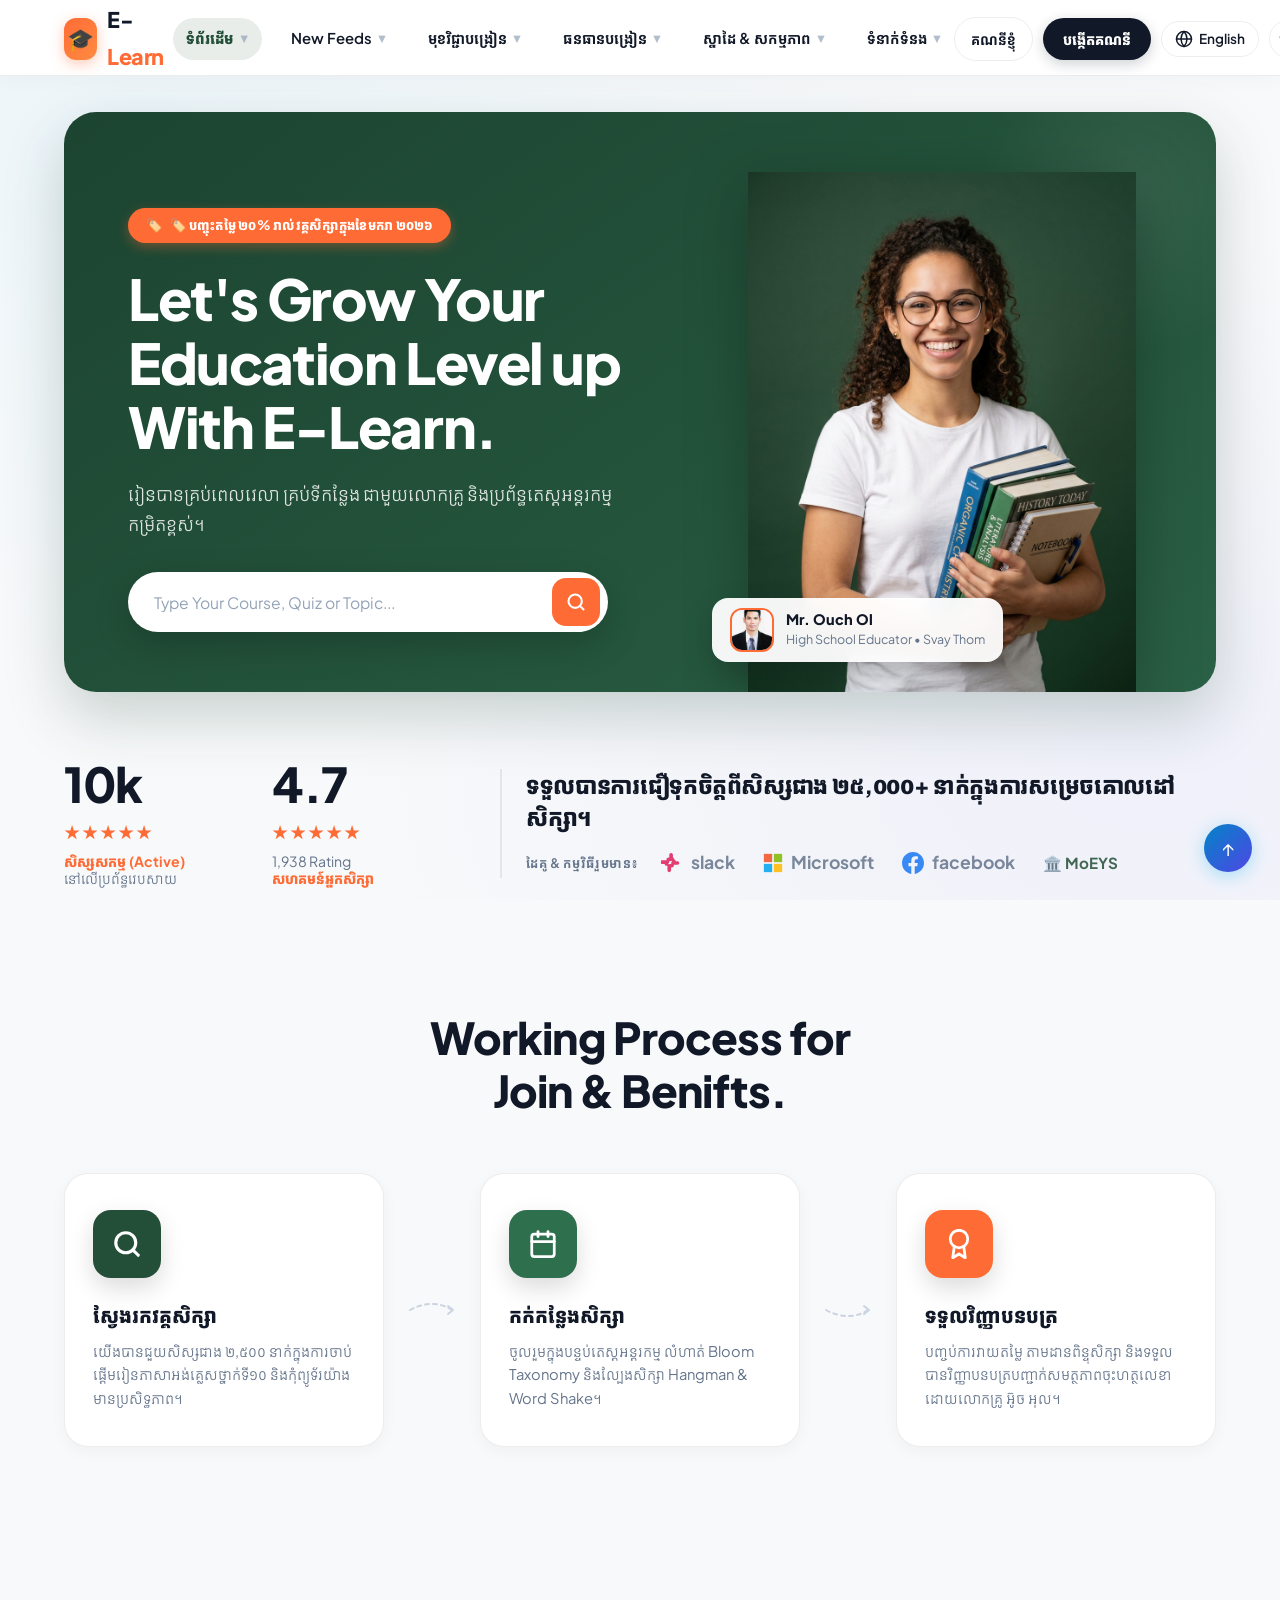
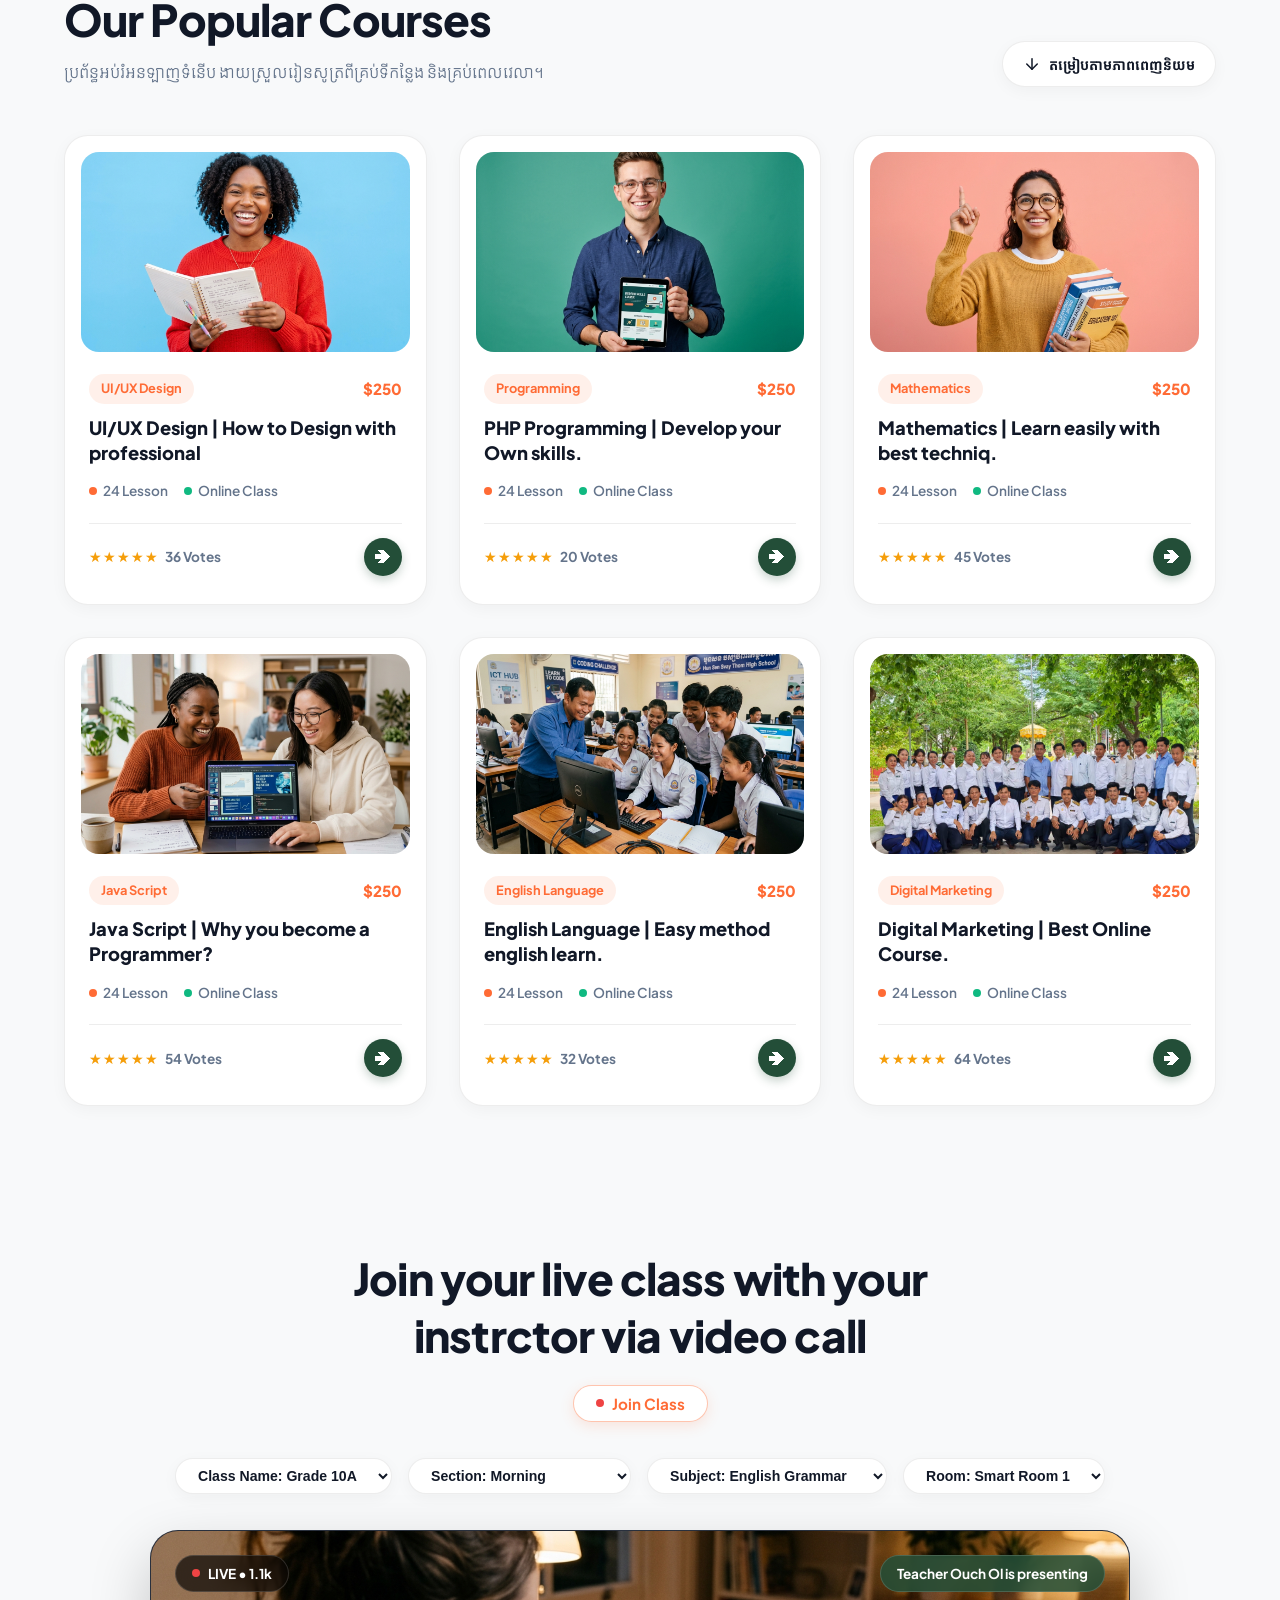
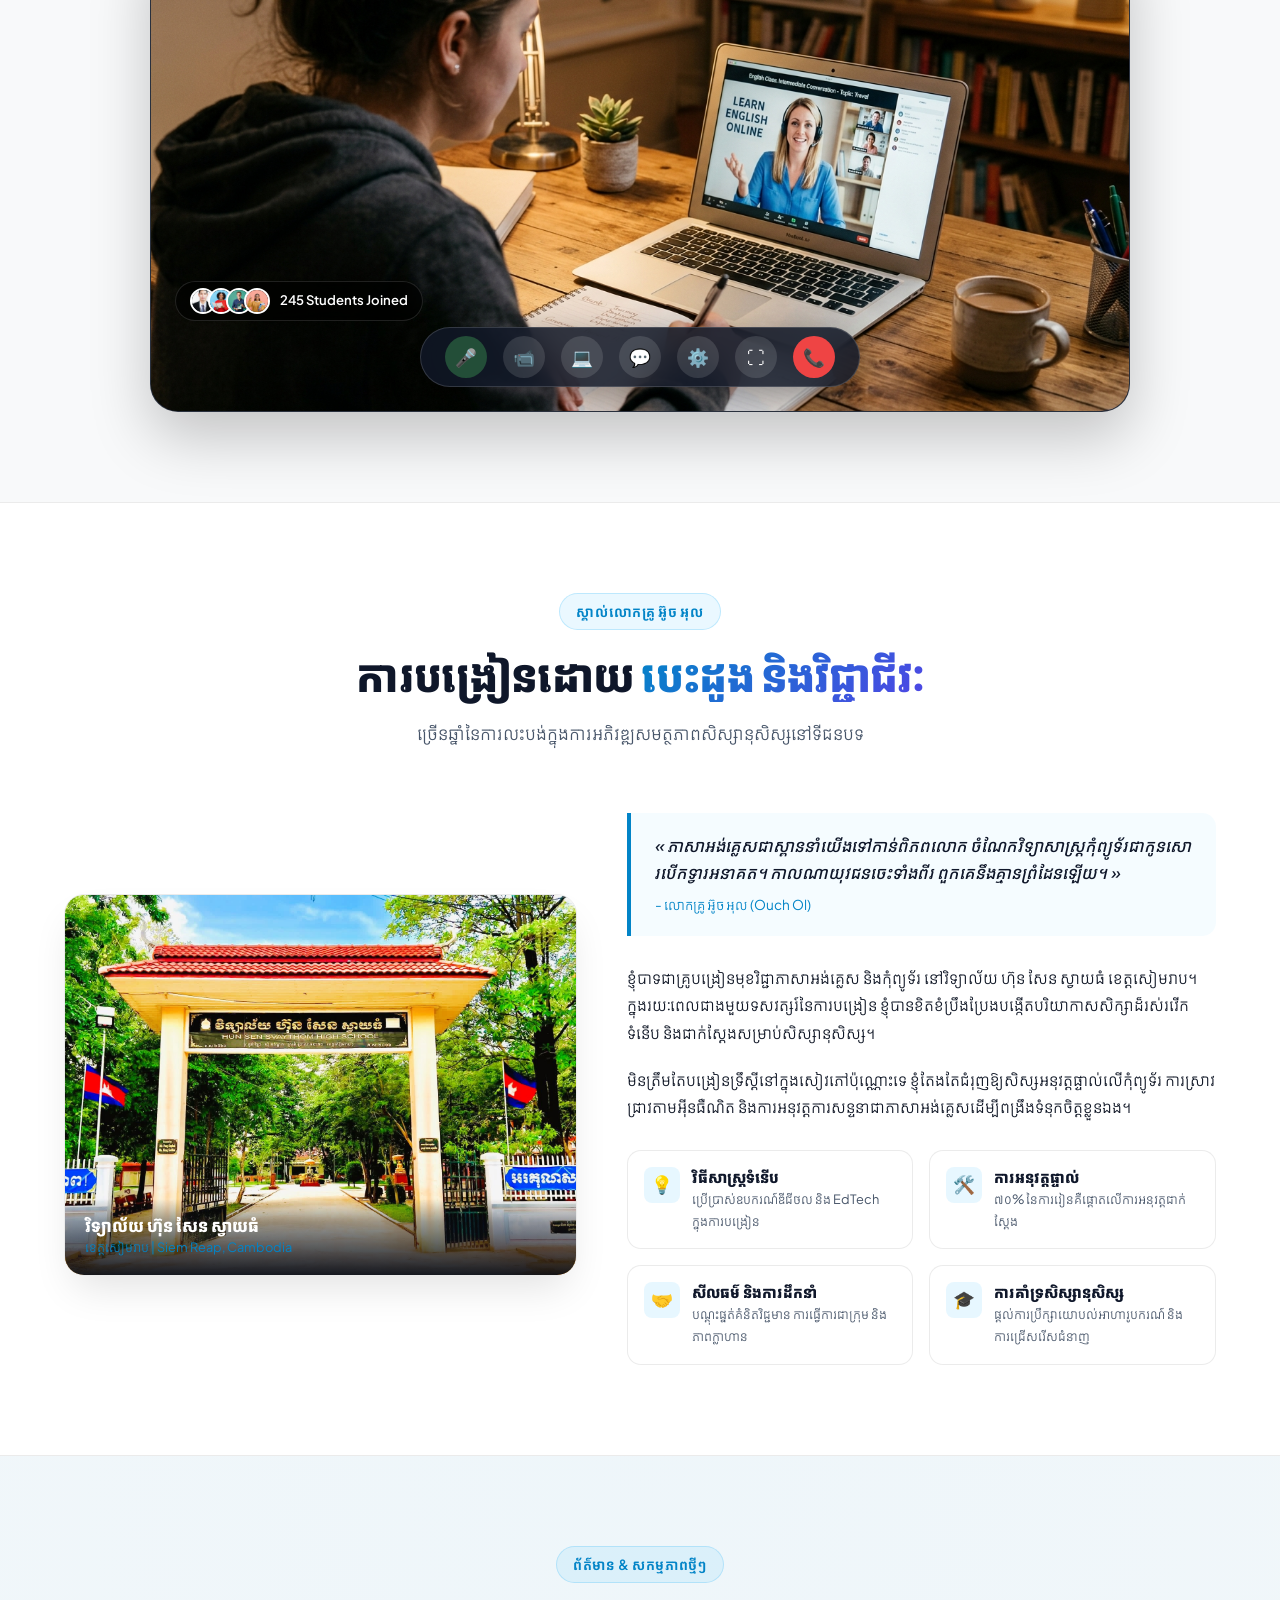
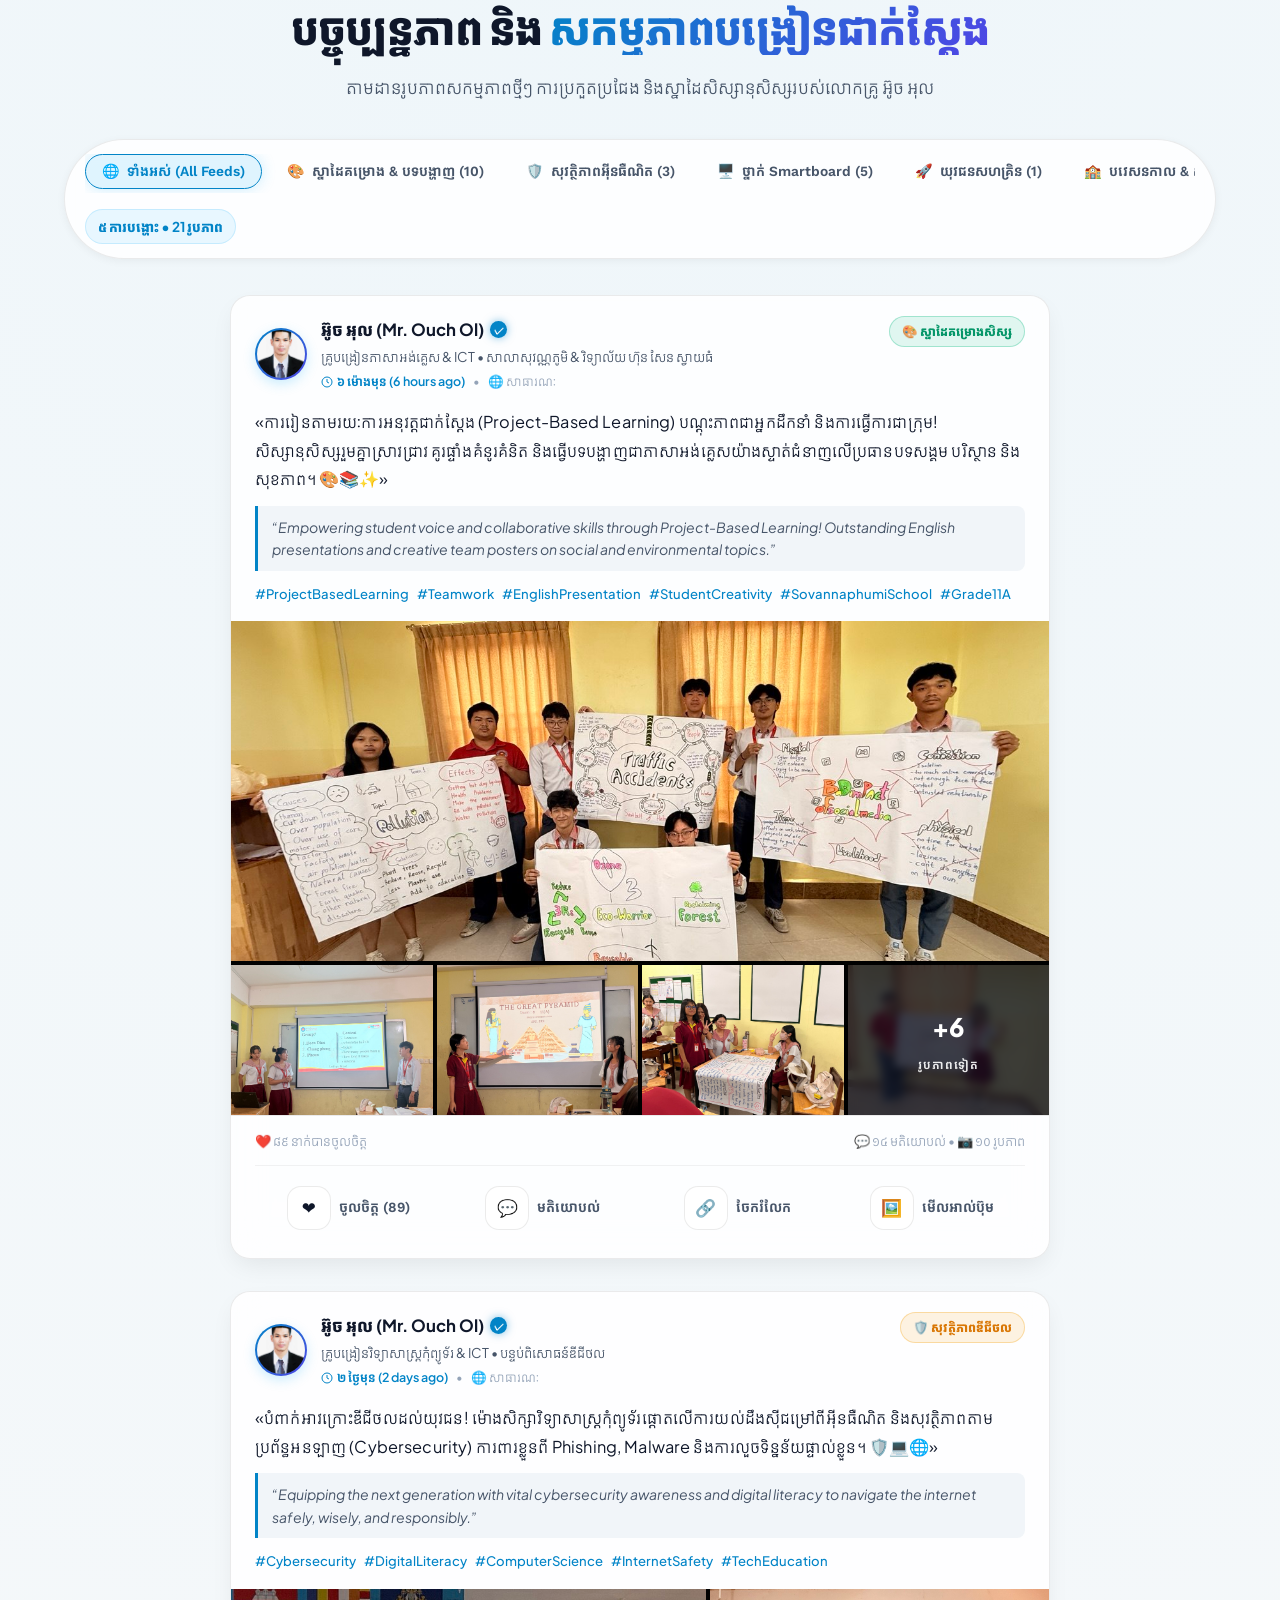
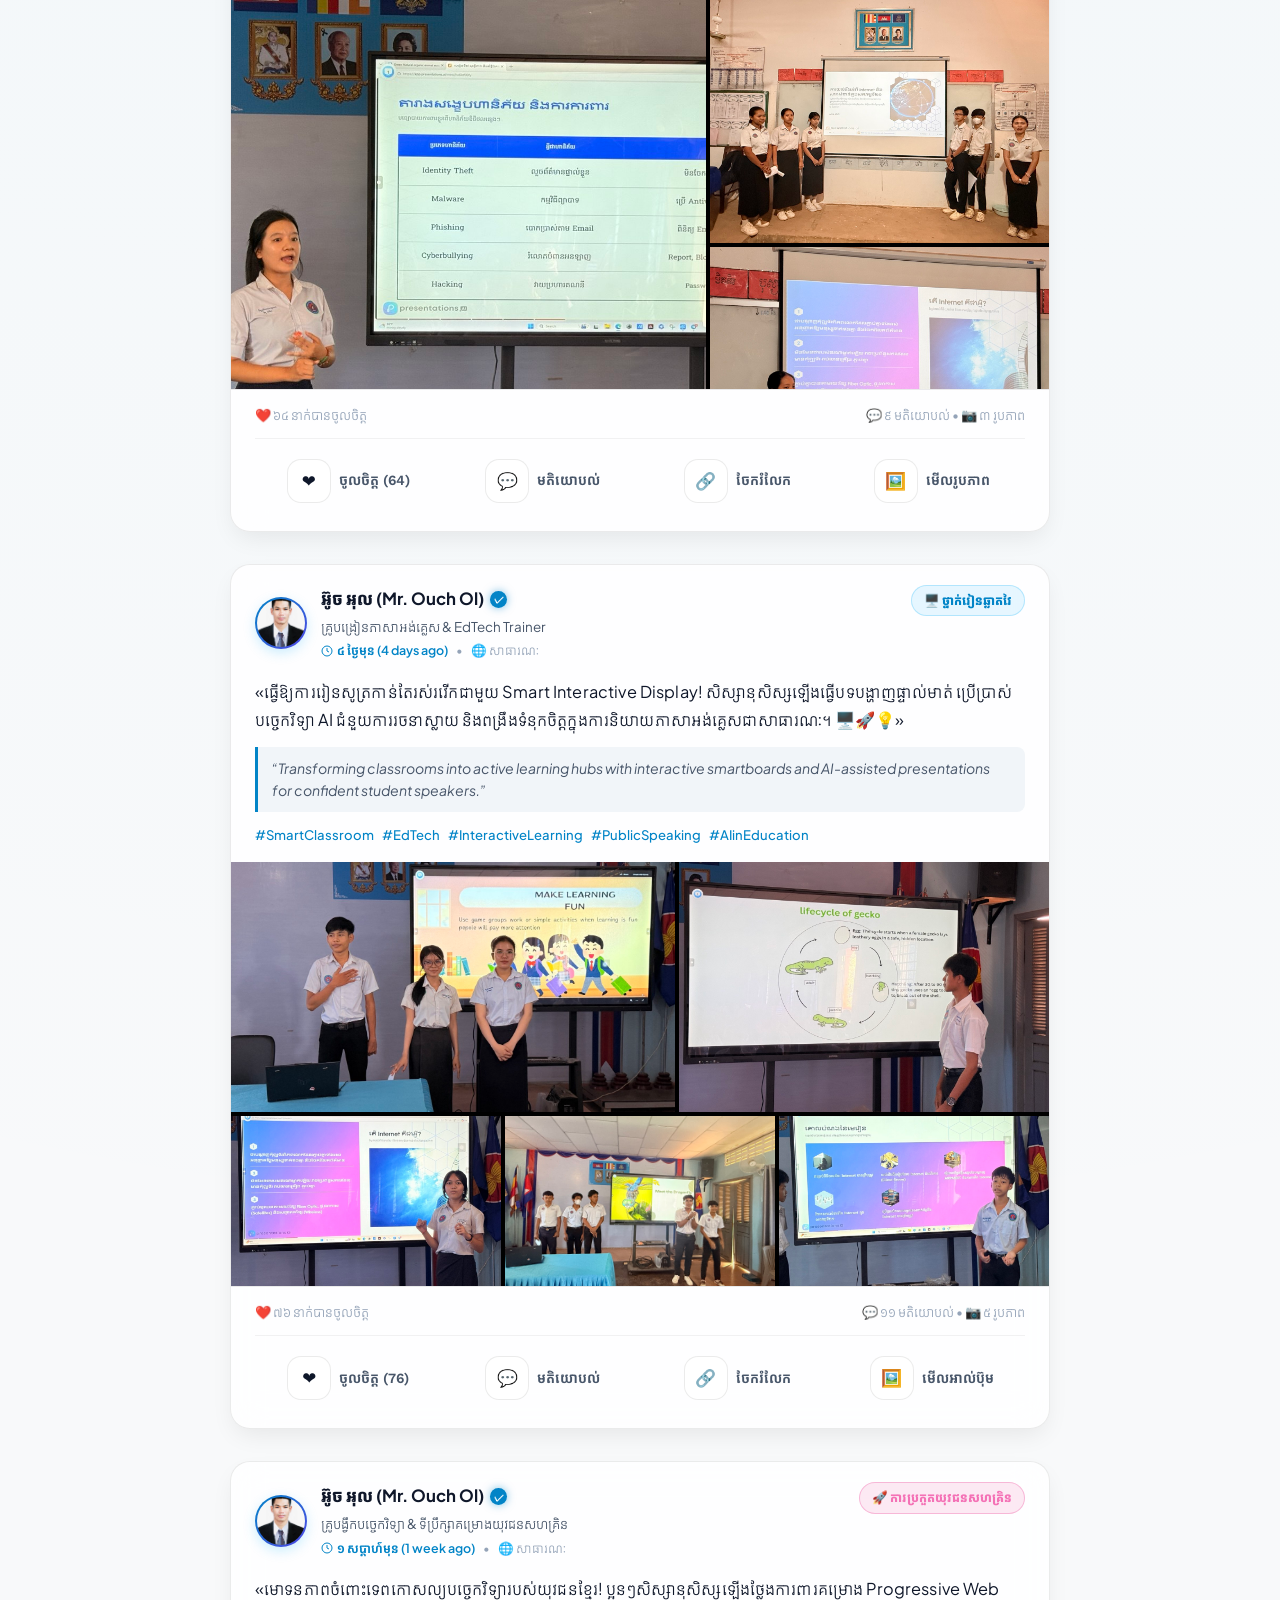
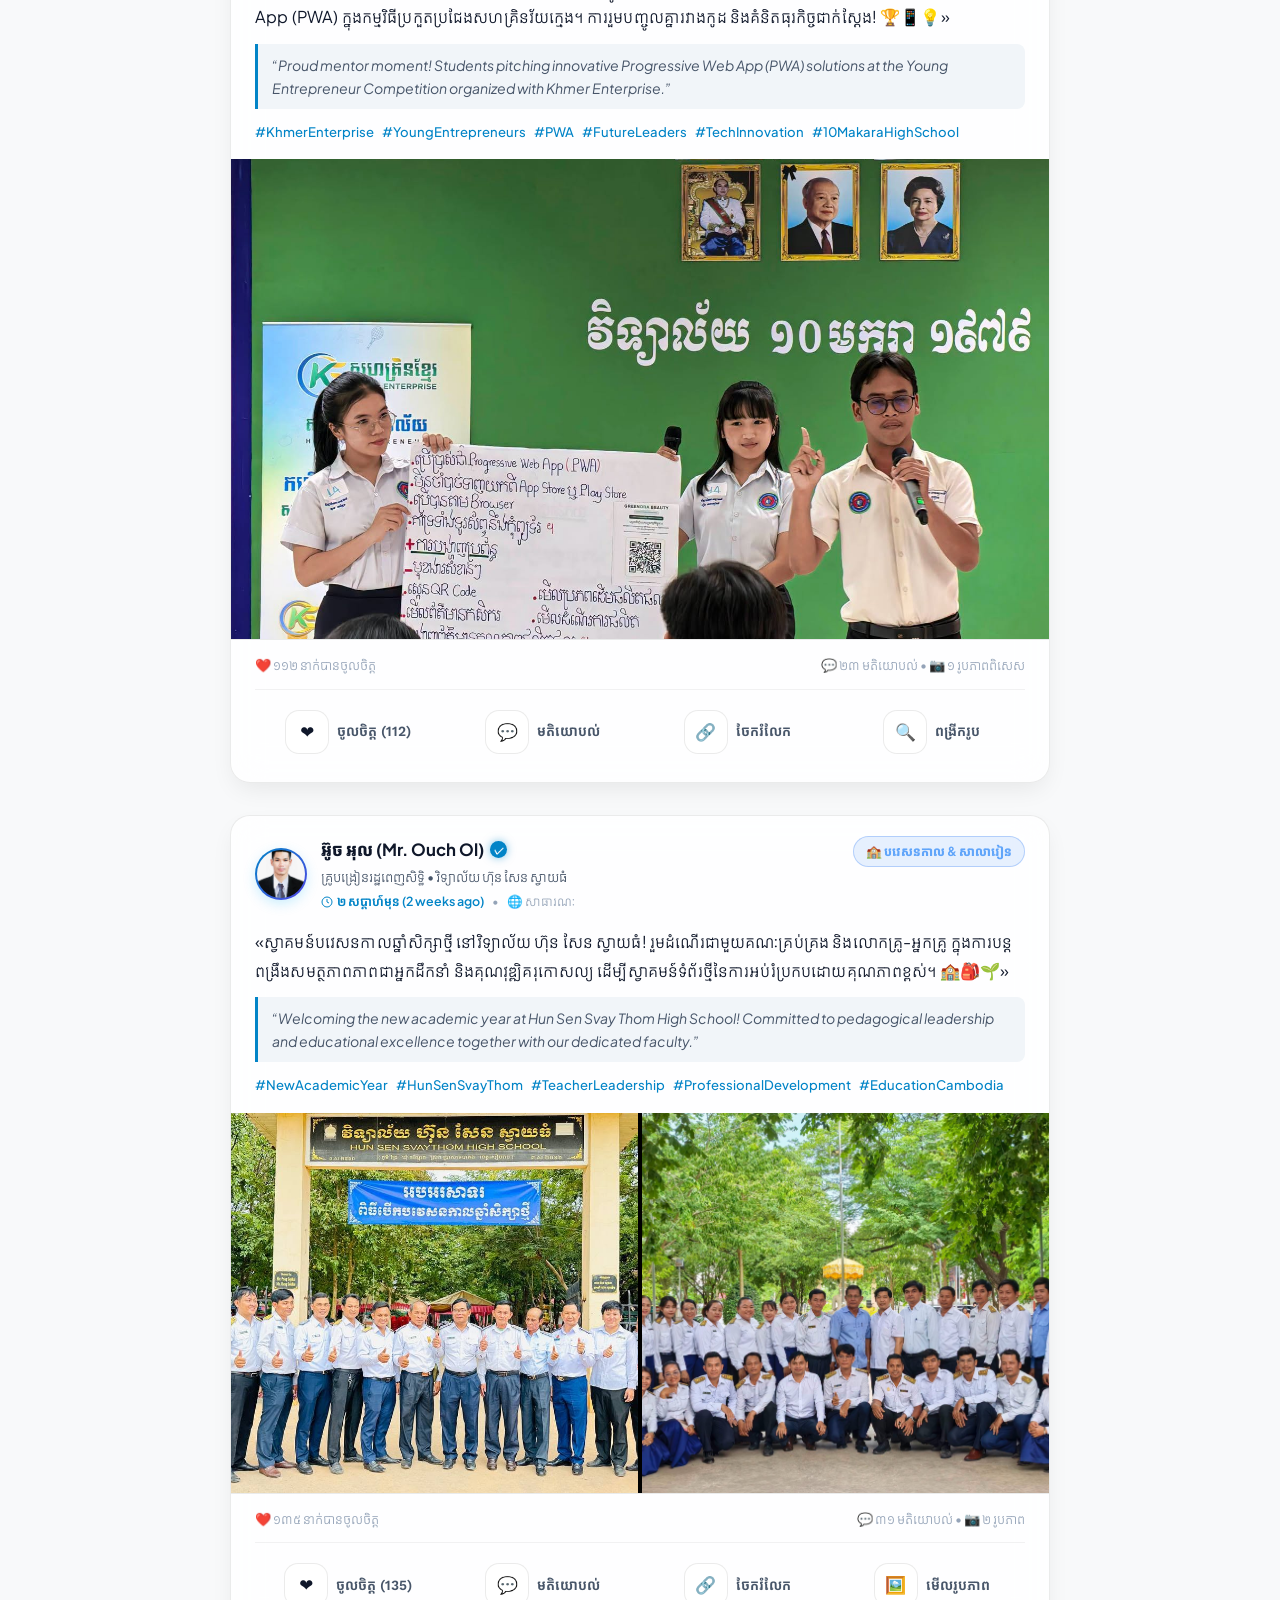
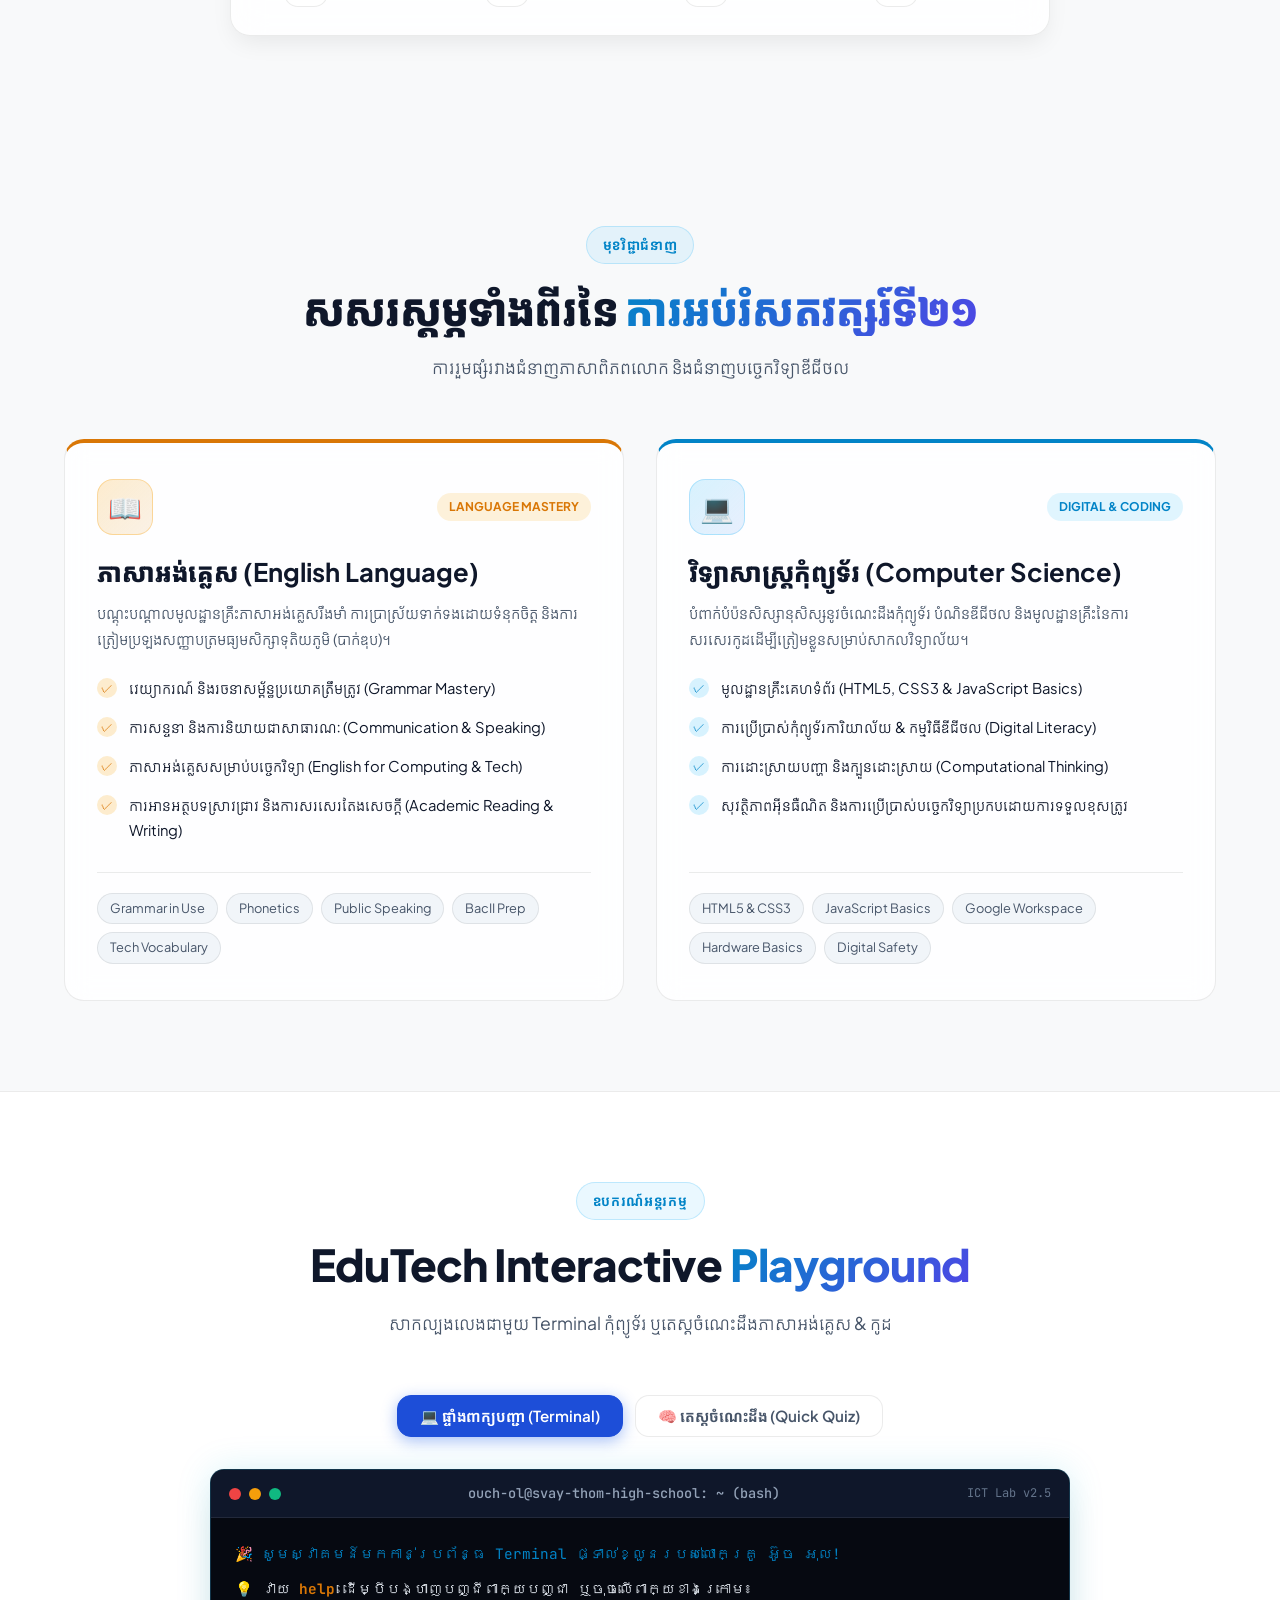
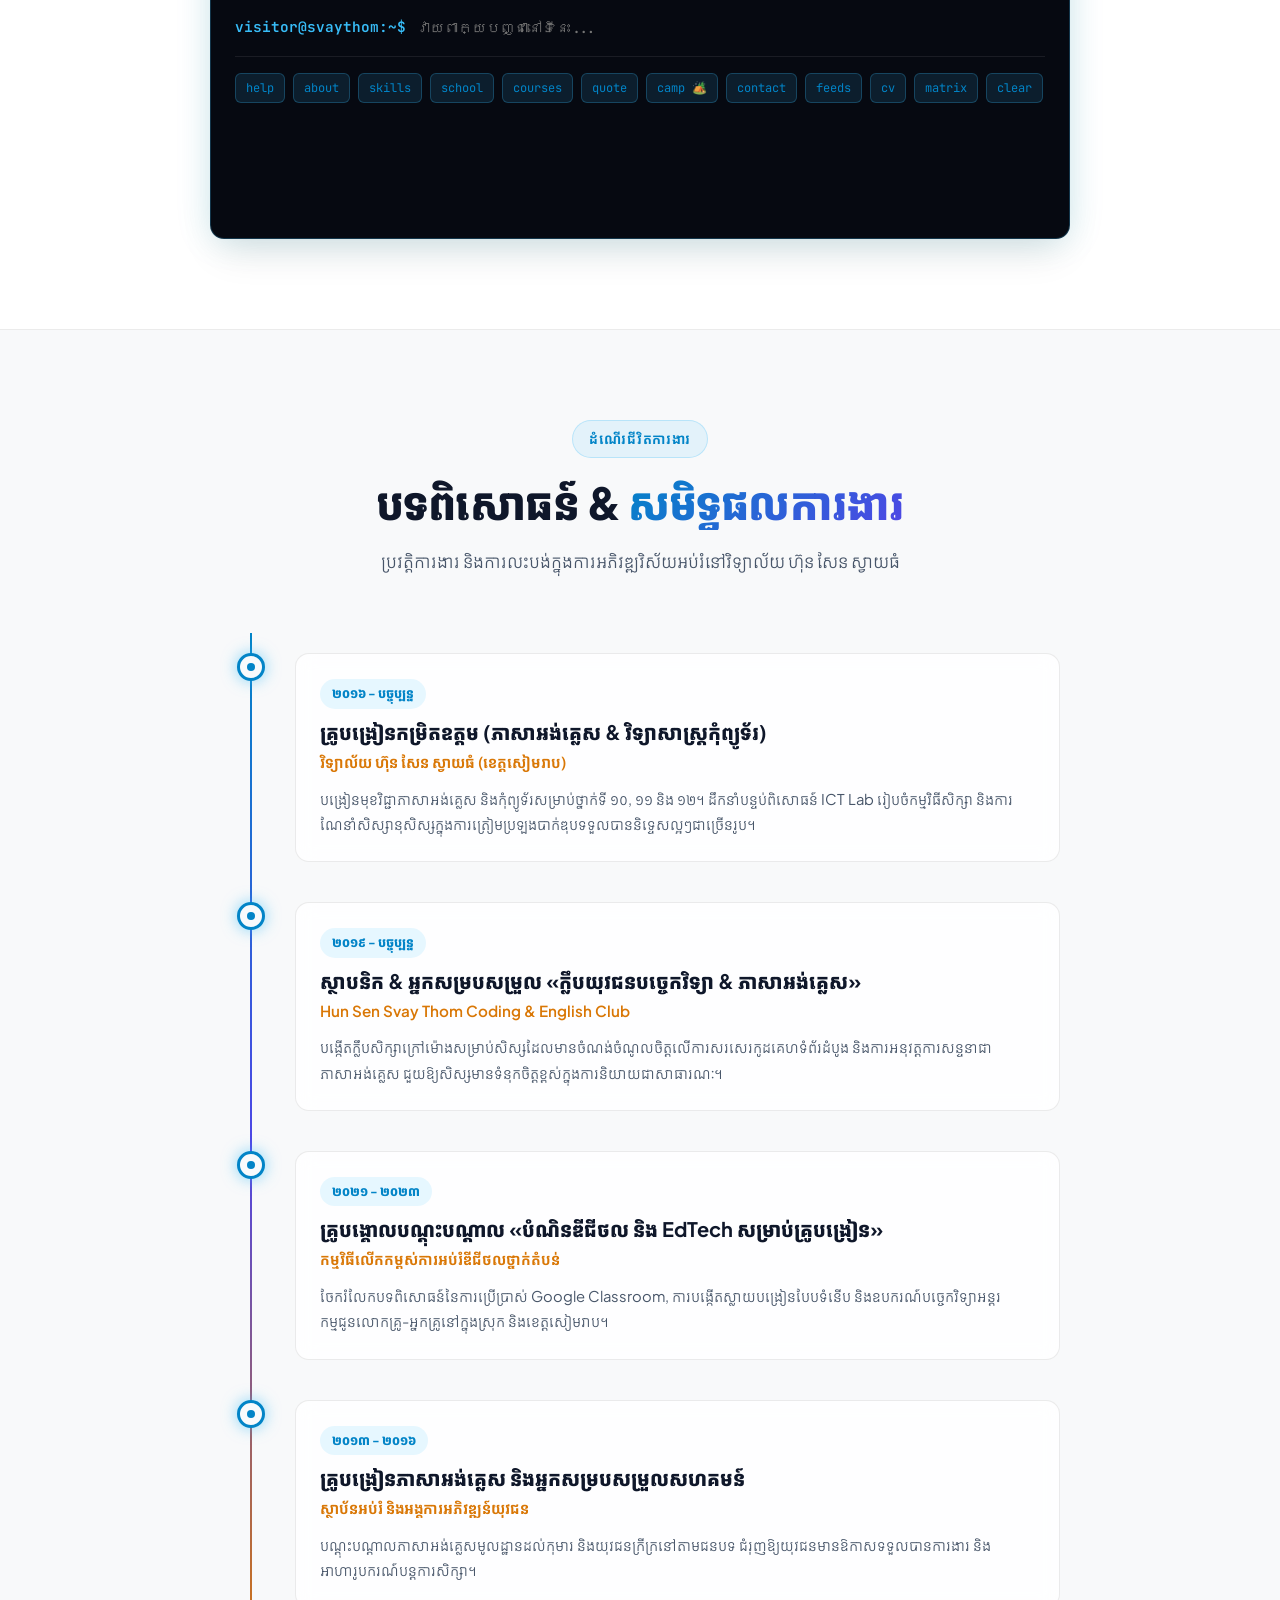
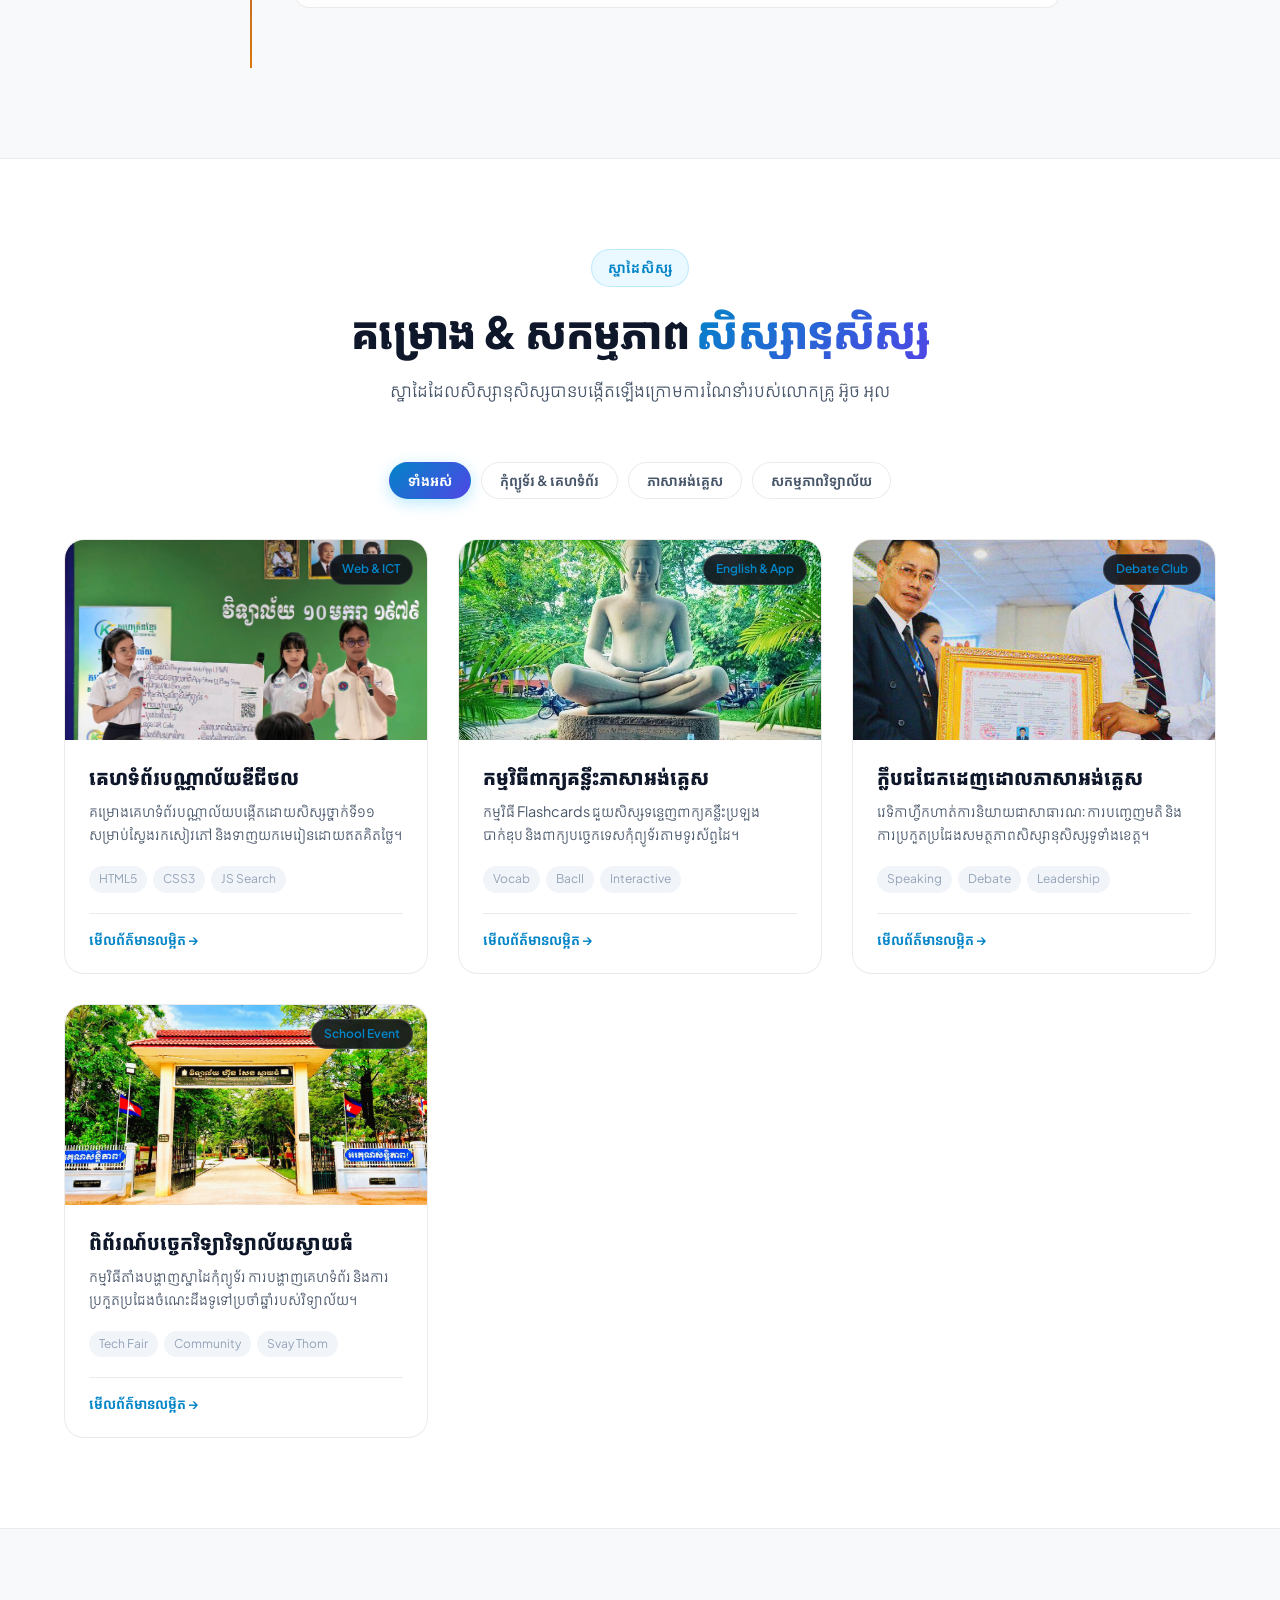
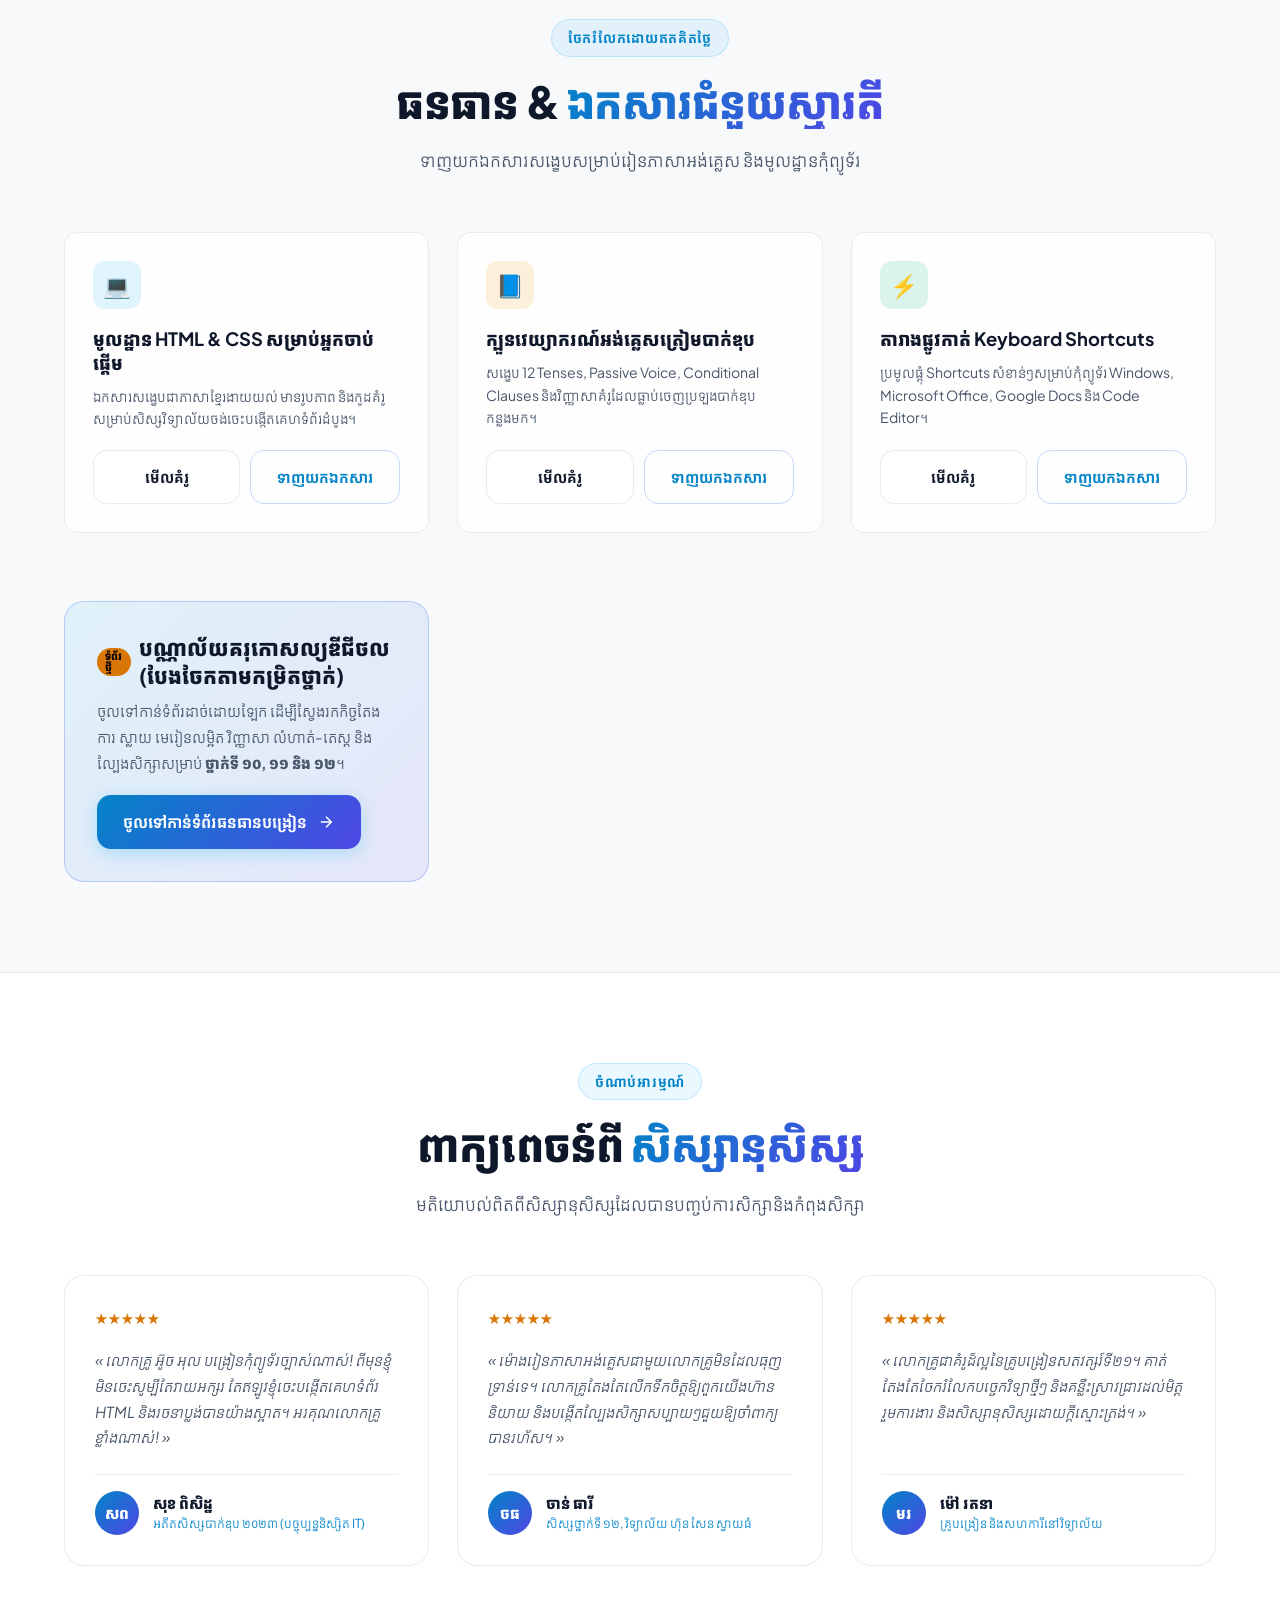
==== commit 059d8826: "feat: redesign main menu with beautiful grouped dropdowns, modern micro-interactions, and mobile dra" ====
--- a/index.html
+++ b/index.html
@@ -40,38 +40,102 @@
         </div>
       </a>
 
-      <!-- PRIMARY NAVIGATION -->
+      <!-- 5 PRIMARY MAIN MENUS WITH RICH DROPDOWN SUB-MENUS (E-LEARN GROUPED DESIGN) -->
       <ul id="nav-menu" class="nav-menu">
-        <li class="nav-item">
-          <a href="#home" class="nav-link active" data-i18n="nav_home">Home</a>
-        </li>
-        <li class="nav-item">
-          <a href="#courses" class="nav-link" data-i18n="nav_courses">Courses</a>
-        </li>
-        <li class="nav-item">
-          <a href="#process" class="nav-link" data-i18n="nav_process">Process</a>
-        </li>
-        <li class="nav-item">
-          <a href="#live-class" class="nav-link" data-i18n="nav_live_class">Live Class</a>
-        </li>
+        <!-- 1. ទំព័រដើម (Home) -->
         <li class="nav-item has-dropdown">
-          <a href="teaching.html" class="nav-link">
-            <span data-i18n="nav_teaching">Teaching Hub</span>
+          <a href="#home" class="nav-link active">
+            <span data-i18n="nav_home">ទំព័រដើម</span>
             <span class="nav-arrow">▼</span>
           </a>
           <ul class="dropdown-menu">
-            <li><a href="tests.html" class="dropdown-link"><span class="item-icon">🎯</span> Grade 10 Tests Hub <span class="badge-mini">Bloom A1-C1</span></a></li>
-            <li><a href="hangman.html" class="dropdown-link"><span class="item-icon">🎪</span> Hangman Game Arena</a></li>
-            <li><a href="wordshake.html" class="dropdown-link"><span class="item-icon">🔤</span> Word Shake II Arena</a></li>
-            <li><a href="teaching.html" class="dropdown-link"><span class="item-icon">📚</span> Teaching Materials Vault</a></li>
-            <li><a href="#newsfeed" class="dropdown-link"><span class="item-icon">📰</span> School Newsfeed & Events</a></li>
+            <li><a href="#home" class="dropdown-link"><span class="item-icon">🏠</span> ទំព័រដើមចម្បង (Home)</a></li>
+            <li><a href="#courses" class="dropdown-link"><span class="item-icon">🎯</span> វគ្គសិក្សាពេញនិយម (Popular Courses) <span class="badge-mini badge-hot">Hot</span></a></li>
+            <li><a href="#process" class="dropdown-link"><span class="item-icon">📋</span> ដំណើរការសិក្សា (Working Process)</a></li>
+            <li><a href="#live-class" class="dropdown-link"><span class="item-icon">🔴</span> ថ្នាក់រៀនផ្ទាល់ (Live Classroom) <span class="badge-mini badge-live">Live</span></a></li>
+            <li><a href="#newsfeed" class="dropdown-link"><span class="item-icon">📰</span> ព័ត៌មាន & New Feeds <span class="badge-mini badge-hot">Hot</span></a></li>
+            <li><a href="#about" class="dropdown-link"><span class="item-icon">👨‍🏫</span> អំពីលោកគ្រូ អ៊ូច អុល (About Me)</a></li>
+            <li><a href="#experience" class="dropdown-link"><span class="item-icon">⏳</span> បទពិសោធន៍ & ប្រវត្តិការងារ (Milestones)</a></li>
+            <li><a href="cv.html" target="_blank" class="dropdown-link"><span class="item-icon">📄</span> ប្រវត្តិរូបសង្ខេប (CV / Resume) <span class="badge-mini badge-gray">PDF</span></a></li>
           </ul>
         </li>
-        <li class="nav-item">
-          <a href="#about" class="nav-link" data-i18n="nav_about">About Us</a>
+
+        <!-- 2. New Feeds (ព័ត៌មាន & សកម្មភាពថ្មីៗ) -->
+        <li class="nav-item has-dropdown">
+          <a href="#newsfeed" class="nav-link">
+            <span data-i18n="nav_newsfeed">New Feeds</span>
+            <span class="nav-arrow">▼</span>
+          </a>
+          <ul class="dropdown-menu">
+            <li><a href="#newsfeed" class="dropdown-link"><span class="item-icon">📰</span> ការបង្ហោះទាំងអស់ (All 5 Posts) <span class="badge-mini badge-live">Live</span></a></li>
+            <li><a href="#newsfeed" onclick="filterFeeds('projects')" class="dropdown-link"><span class="item-icon">🎨</span> ស្នាដៃគម្រោង & បទបង្ហាញ (10 រូប)</a></li>
+            <li><a href="#newsfeed" onclick="filterFeeds('cybersecurity')" class="dropdown-link"><span class="item-icon">🛡️</span> សុវត្ថិភាពអ៊ីនធឺណិត (3 រូប)</a></li>
+            <li><a href="#newsfeed" onclick="filterFeeds('edtech')" class="dropdown-link"><span class="item-icon">🖥️</span> ថ្នាក់រៀន Smartboard (5 រូប)</a></li>
+            <li><a href="#newsfeed" onclick="filterFeeds('competition')" class="dropdown-link"><span class="item-icon">🚀</span> ការប្រកួតយុវជនសហគ្រិន (1 រូប)</a></li>
+            <li><a href="#newsfeed" onclick="filterFeeds('school')" class="dropdown-link"><span class="item-icon">🏫</span> បវេសនកាល & អ្នកដឹកនាំ (2 រូប)</a></li>
+          </ul>
         </li>
-        <li class="nav-item">
-          <a href="#contact" class="nav-link" data-i18n="nav_contact">Contact</a>
+
+        <!-- 3. មុខវិជ្ជាបង្រៀន (Curriculum & Skills) -->
+        <li class="nav-item has-dropdown">
+          <a href="#disciplines" class="nav-link">
+            <span data-i18n="nav_disciplines">មុខវិជ្ជាបង្រៀន</span>
+            <span class="nav-arrow">▼</span>
+          </a>
+          <ul class="dropdown-menu">
+            <li><a href="#courses" class="dropdown-link"><span class="item-icon">🎯</span> វគ្គសិក្សា 3x2 Grid (Popular Courses) <span class="badge-mini badge-blue">3x2</span></a></li>
+            <li><a href="#live-class" class="dropdown-link"><span class="item-icon">📹</span> ថ្នាក់រៀនផ្សាយផ្ទាល់ (Online Class) <span class="badge-mini badge-live">Live</span></a></li>
+            <li><a href="#disciplines" class="dropdown-link"><span class="item-icon">🇬🇧</span> ភាសាអង់គ្លេស (English Language)</a></li>
+            <li><a href="#disciplines" class="dropdown-link"><span class="item-icon">💻</span> វិទ្យាសាស្ត្រកុំព្យូទ័រ (Computer Science)</a></li>
+            <li><a href="#lab" class="dropdown-link"><span class="item-icon">⚡</span> បន្ទប់ពិសោធន៍ EduTech (Terminal & Quiz)</a></li>
+          </ul>
+        </li>
+
+        <!-- 4. ធនធានបង្រៀន (Teaching Portal) -->
+        <li class="nav-item has-dropdown">
+          <a href="teaching.html" class="nav-link">
+            <span data-i18n="nav_teaching">ធនធានបង្រៀន</span>
+            <span class="nav-arrow">▼</span>
+          </a>
+          <ul class="dropdown-menu">
+            <li><a href="teaching.html?cat=all" class="dropdown-link"><span class="item-icon">📚</span> ធនធានសរុបទាំងអស់ (All Materials) <span class="badge-mini badge-green">ថ្មី!</span></a></li>
+            <li><a href="teaching.html?cat=plans" class="dropdown-link"><span class="item-icon">📝</span> កិច្ចតែងការបង្រៀន (Lesson Plans)</a></li>
+            <li><a href="teaching.html?cat=slides" class="dropdown-link"><span class="item-icon">📊</span> ស្លាយបង្រៀន (Slide Decks)</a></li>
+            <li><a href="teaching.html?cat=lessons" class="dropdown-link"><span class="item-icon">📖</span> មេរៀនលម្អិត (Detailed Notes)</a></li>
+            <li><a href="teaching.html?cat=exams" class="dropdown-link"><span class="item-icon">📄</span> វិញ្ញាសាប្រឡង (Exam Papers)</a></li>
+            <li><a href="teaching.html?cat=tests" class="dropdown-link"><span class="item-icon">✍️</span> <span data-i18n="submenu_tests">លំហាត់ & តេស្ត (Exercises & Quizzes)</span></a></li>
+            <li><a href="tests.html" class="dropdown-link highlight-tests"><span class="item-icon">🎯</span> <span data-i18n="submenu_tests_hub">តេស្ត & កម្រងសំណួរថ្នាក់ទី១០ (Grade 10 Tests Hub)</span> <span class="badge-mini badge-orange">Bloom A1-C1</span></a></li>
+            <li><a href="teaching.html?cat=games" class="dropdown-link"><span class="item-icon">🎮</span> <span data-i18n="submenu_games">ល្បែងសិក្សា (Educational Games)</span></a></li>
+            <li><a href="hangman.html" class="dropdown-link highlight-hangman"><span class="item-icon">🎪</span> <span data-i18n="game_hangman">Hangman (Full Screen Arena)</span> <span class="badge-mini badge-pink">Full Arena</span></a></li>
+            <li><a href="wordshake.html" class="dropdown-link highlight-wordshake"><span class="item-icon">🔤</span> <span data-i18n="game_wordshake2">Word Shake II (Full Screen Arena)</span> <span class="badge-mini badge-gold">Full Arena</span></a></li>
+            <li><a href="teaching.html?cat=others" class="dropdown-link"><span class="item-icon">💡</span> ស្នាដៃផ្សេងៗ (Other Teaching Works)</a></li>
+          </ul>
+        </li>
+
+        <!-- 5. ស្នាដៃ & សកម្មភាព (Showcase & Activities) -->
+        <li class="nav-item has-dropdown">
+          <a href="#projects" class="nav-link">
+            <span data-i18n="nav_showcase">ស្នាដៃ & សកម្មភាព</span>
+            <span class="nav-arrow">▼</span>
+          </a>
+          <ul class="dropdown-menu">
+            <li><a href="#projects" class="dropdown-link"><span class="item-icon">🌟</span> ស្នាដៃសិស្សានុសិស្ស (Student Projects)</a></li>
+            <li><a href="#projects" class="dropdown-link"><span class="item-icon">🏫</span> សកម្មភាពវិទ្យាល័យស្វាយធំ (School Events)</a></li>
+            <li><a href="#testimonials" class="dropdown-link"><span class="item-icon">💬</span> ចំណាប់អារម្មណ៍សិស្ស (Testimonials)</a></li>
+          </ul>
+        </li>
+
+        <!-- 6. ទំនាក់ទំនង (Contact) -->
+        <li class="nav-item has-dropdown">
+          <a href="#contact" class="nav-link">
+            <span data-i18n="nav_contact">ទំនាក់ទំនង</span>
+            <span class="nav-arrow">▼</span>
+          </a>
+          <ul class="dropdown-menu">
+            <li><a href="#contact" class="dropdown-link"><span class="item-icon">✉️</span> ផ្ញើសារសាកសួរ (Direct Inquiry)</a></li>
+            <li><a href="#contact" class="dropdown-link"><span class="item-icon">⏰</span> ម៉ោងពិគ្រោះយោបល់ (Consultation)</a></li>
+            <li><a href="#contact" class="dropdown-link"><span class="item-icon">📍</span> ទីតាំងវិទ្យាល័យ (Hun Sen Svay Thom)</a></li>
+          </ul>
         </li>
       </ul>
 
--- a/css/elearn-pro.css
+++ b/css/elearn-pro.css
@@ -41,17 +41,24 @@
 }
 
 /* ==========================================================================
-   TOP NAVBAR (MODERN E-LEARN STYLE)
+   TOP NAVBAR & GROUPED DROPDOWNS (MODERN E-LEARN STYLE)
    ========================================================================== */
 .site-header {
   background: var(--elearn-card-bg) !important;
   border-bottom: 1px solid var(--elearn-border) !important;
-  box-shadow: 0 2px 12px rgba(0, 0, 0, 0.03) !important;
-  backdrop-filter: blur(16px);
+  box-shadow: 0 4px 20px rgba(0, 0, 0, 0.03) !important;
+  backdrop-filter: blur(20px);
+  -webkit-backdrop-filter: blur(20px);
   position: sticky;
   top: 0;
   z-index: 1000;
   transition: all 0.3s ease;
+}
+
+[data-theme="dark"] .site-header {
+  background: rgba(14, 21, 32, 0.95) !important;
+  border-bottom: 1px solid rgba(255, 255, 255, 0.08) !important;
+  box-shadow: 0 4px 24px rgba(0, 0, 0, 0.45) !important;
 }
 
 .brand-logo {
@@ -77,7 +84,12 @@
   justify-content: center;
   color: #ffffff;
   font-size: 1.35rem;
-  box-shadow: 0 4px 12px rgba(255, 107, 53, 0.35);
+  box-shadow: 0 4px 14px rgba(255, 107, 53, 0.35);
+  transition: transform 0.25s ease;
+}
+
+.brand-logo:hover .brand-icon-elearn {
+  transform: rotate(-6deg) scale(1.05);
 }
 
 .brand-title-elearn {
@@ -96,69 +108,442 @@
   align-items: center;
   justify-content: space-between;
   height: 78px;
-}
-
+  position: relative;
+}
+
+/* Nav Menu Container */
 .nav-menu {
   display: flex;
   align-items: center;
-  gap: 28px;
+  gap: clamp(6px, 1.3vw, 16px);
   list-style: none;
   margin: 0;
   padding: 0;
 }
 
-.nav-item > a {
-  font-size: 0.95rem;
+.nav-item {
+  position: relative;
+  list-style: none;
+}
+
+/* Primary Nav Link */
+.nav-item > .nav-link {
+  font-size: 0.93rem;
   font-weight: 600;
   color: var(--elearn-text-dark);
   text-decoration: none;
-  transition: color 0.2s ease;
-  padding: 8px 4px;
-}
-
-.nav-item > a:hover,
-.nav-item > a.active {
+  padding: 8px 13px;
+  border-radius: var(--elearn-radius-pill);
+  display: inline-flex;
+  align-items: center;
+  gap: 6px;
+  transition: all 0.22s cubic-bezier(0.16, 1, 0.3, 1);
+  white-space: nowrap;
+}
+
+.nav-item > .nav-link:hover,
+.nav-item.has-dropdown:hover > .nav-link {
   color: var(--elearn-green) !important;
-}
-
-.nav-cta-group {
-  display: flex;
-  align-items: center;
-  gap: 16px;
+  background: rgba(35, 78, 56, 0.08);
+}
+
+[data-theme="dark"] .nav-item > .nav-link:hover,
+[data-theme="dark"] .nav-item.has-dropdown:hover > .nav-link {
+  color: #34D399 !important;
+  background: rgba(52, 211, 153, 0.12);
+}
+
+.nav-item > .nav-link.active {
+  color: var(--elearn-green) !important;
+  background: rgba(35, 78, 56, 0.1);
+  font-weight: 700;
+}
+
+[data-theme="dark"] .nav-item > .nav-link.active {
+  color: #34D399 !important;
+  background: rgba(52, 211, 153, 0.16);
+}
+
+.nav-link .nav-arrow {
+  display: inline-block;
+  font-size: 0.62rem;
+  color: var(--elearn-text-light);
+  transition: transform 0.25s cubic-bezier(0.16, 1, 0.3, 1), color 0.2s ease;
+  transform-origin: center center;
+}
+
+.nav-item.has-dropdown:hover .nav-arrow,
+.nav-item.has-dropdown:focus-within .nav-arrow {
+  transform: rotate(180deg);
+  color: var(--elearn-orange);
+}
+
+/* ==========================================================================
+   DROPDOWN MENU (CARD ELEVATION & GLASSMORPHISM)
+   ========================================================================== */
+.dropdown-menu {
+  position: absolute;
+  top: calc(100% + 4px);
+  left: 0;
+  min-width: 295px;
+  max-width: 380px;
+  background: #ffffff;
+  backdrop-filter: blur(24px);
+  -webkit-backdrop-filter: blur(24px);
+  border: 1px solid rgba(0, 0, 0, 0.08);
+  border-radius: 20px;
+  padding: 10px;
+  box-shadow: 0 20px 48px -8px rgba(28, 68, 49, 0.18), 0 6px 16px rgba(0, 0, 0, 0.04);
+  opacity: 0;
+  visibility: hidden;
+  transform: translateY(12px) scale(0.97);
+  pointer-events: none;
+  transition: opacity 0.22s cubic-bezier(0.16, 1, 0.3, 1), 
+              transform 0.22s cubic-bezier(0.16, 1, 0.3, 1), 
+              visibility 0.22s;
+  z-index: 1100;
+  list-style: none;
+  display: flex;
+  flex-direction: column;
+  gap: 3px;
+}
+
+/* Hover Bridge prevents dropdown from closing during cursor travel */
+.dropdown-menu::before {
+  content: "";
+  position: absolute;
+  top: -12px;
+  left: 0;
+  right: 0;
+  height: 14px;
+  background: transparent;
+}
+
+[data-theme="dark"] .dropdown-menu {
+  background: rgba(18, 26, 38, 0.98);
+  border: 1px solid rgba(255, 255, 255, 0.1);
+  box-shadow: 0 24px 60px rgba(0, 0, 0, 0.65), 0 4px 16px rgba(0, 0, 0, 0.4);
+}
+
+.nav-item.has-dropdown:hover > .dropdown-menu,
+.nav-item.has-dropdown:focus-within > .dropdown-menu {
+  opacity: 1;
+  visibility: visible;
+  transform: translateY(0) scale(1);
+  pointer-events: auto;
+}
+
+/* Align rightmost dropdown menus inwards so they don't clip off screen */
+.nav-item:nth-last-child(-n+2) > .dropdown-menu {
+  left: auto;
+  right: 0;
+}
+
+/* Dropdown Link Item */
+.dropdown-link {
+  display: flex;
+  align-items: center;
+  gap: 11px;
+  padding: 9px 14px;
+  border-radius: 12px;
+  font-size: 0.88rem;
+  font-weight: 500;
+  color: var(--elearn-text-dark);
+  text-decoration: none;
+  transition: all 0.2s cubic-bezier(0.16, 1, 0.3, 1);
+  white-space: nowrap;
+  position: relative;
+}
+
+[data-theme="dark"] .dropdown-link {
+  color: #E2E8F0;
+}
+
+.dropdown-link:hover {
+  background: rgba(35, 78, 56, 0.08);
+  color: var(--elearn-green) !important;
+  transform: translateX(4px);
+  font-weight: 600;
+}
+
+[data-theme="dark"] .dropdown-link:hover {
+  background: rgba(255, 255, 255, 0.07);
+  color: #34D399 !important;
+}
+
+.dropdown-link .item-icon {
+  font-size: 1.05rem;
+  width: 28px;
+  height: 28px;
+  display: inline-flex;
+  align-items: center;
+  justify-content: center;
+  border-radius: 8px;
+  background: rgba(35, 78, 56, 0.06);
+  flex-shrink: 0;
+  transition: transform 0.2s ease, background 0.2s ease;
+}
+
+[data-theme="dark"] .dropdown-link .item-icon {
+  background: rgba(255, 255, 255, 0.06);
+}
+
+.dropdown-link:hover .item-icon {
+  transform: scale(1.12);
+  background: rgba(35, 78, 56, 0.14);
+}
+
+[data-theme="dark"] .dropdown-link:hover .item-icon {
+  background: rgba(52, 211, 153, 0.2);
+}
+
+/* Mini Badges inside dropdowns */
+.badge-mini {
+  margin-left: auto;
+  font-size: 0.68rem;
+  font-weight: 700;
+  padding: 3px 8px;
+  border-radius: 9999px;
+  letter-spacing: 0.02em;
+  background: rgba(35, 78, 56, 0.1);
+  color: var(--elearn-green);
+  line-height: 1;
+  display: inline-flex;
+  align-items: center;
+  justify-content: center;
+  transition: all 0.2s ease;
+}
+
+[data-theme="dark"] .badge-mini {
+  background: rgba(52, 211, 153, 0.15);
+  color: #34D399;
+}
+
+.badge-mini.badge-orange,
+.badge-mini.badge-hot {
+  background: linear-gradient(135deg, #FF6B35 0%, #FF8C42 100%) !important;
+  color: #ffffff !important;
+  box-shadow: 0 2px 8px rgba(255, 107, 53, 0.35);
+}
+
+.badge-mini.badge-live {
+  background: linear-gradient(135deg, #10B981 0%, #059669 100%) !important;
+  color: #ffffff !important;
+  box-shadow: 0 2px 8px rgba(16, 185, 129, 0.3);
+}
+
+.badge-mini.badge-pink {
+  background: #EC4899 !important;
+  color: #ffffff !important;
+  box-shadow: 0 2px 8px rgba(236, 72, 153, 0.35);
+}
+
+.badge-mini.badge-gold {
+  background: #F59E0B !important;
+  color: #000000 !important;
+  box-shadow: 0 2px 8px rgba(245, 158, 11, 0.3);
+}
+
+.badge-mini.badge-blue {
+  background: #3B82F6 !important;
+  color: #ffffff !important;
+}
+
+.badge-mini.badge-gray {
+  background: #64748B !important;
+  color: #ffffff !important;
+}
+
+/* Highlighted Special Links */
+.dropdown-link.highlight-tests {
+  padding-left: 18px;
+  font-size: 0.88rem;
+  color: var(--elearn-orange) !important;
+  background: rgba(255, 107, 53, 0.08);
+  font-weight: 700;
+  border-left: 3px solid var(--elearn-orange);
+}
+
+.dropdown-link.highlight-tests:hover {
+  background: rgba(255, 107, 53, 0.16);
+  color: var(--elearn-orange-hover) !important;
+}
+
+.dropdown-link.highlight-hangman {
+  padding-left: 18px;
+  font-size: 0.88rem;
+  color: #EC4899 !important;
+  background: rgba(236, 72, 153, 0.08);
+  font-weight: 700;
+  border-left: 3px solid #EC4899;
+}
+
+.dropdown-link.highlight-hangman:hover {
+  background: rgba(236, 72, 153, 0.16);
+}
+
+.dropdown-link.highlight-wordshake {
+  padding-left: 18px;
+  font-size: 0.88rem;
+  color: #F59E0B !important;
+  background: rgba(245, 158, 11, 0.08);
+  font-weight: 700;
+  border-left: 3px solid #F59E0B;
+}
+
+.dropdown-link.highlight-wordshake:hover {
+  background: rgba(245, 158, 11, 0.16);
+}
+
+/* ==========================================================================
+   NAV ACTION GROUP & BUTTONS
+   ========================================================================== */
+.nav-actions {
+  display: flex;
+  align-items: center;
+  gap: 10px;
 }
 
 .btn-my-account {
-  font-size: 0.92rem;
+  font-size: 0.9rem;
   font-weight: 600;
   color: var(--elearn-text-dark);
   text-decoration: none;
-  padding: 8px 14px;
-  transition: color 0.2s ease;
+  padding: 9px 16px;
+  border-radius: var(--elearn-radius-pill);
+  border: 1px solid var(--elearn-border);
+  background: transparent;
+  transition: all 0.2s ease;
+  white-space: nowrap;
 }
 
 .btn-my-account:hover {
+  border-color: var(--elearn-orange);
   color: var(--elearn-orange);
+  background: rgba(255, 107, 53, 0.08);
+}
+
+[data-theme="dark"] .btn-my-account {
+  border-color: rgba(255, 255, 255, 0.12);
 }
 
 .btn-create-account {
   background: #111827;
   color: #ffffff !important;
-  font-size: 0.92rem;
+  font-size: 0.9rem;
   font-weight: 700;
-  padding: 10px 22px;
+  padding: 9px 20px;
   border-radius: var(--elearn-radius-pill);
   text-decoration: none;
-  transition: all 0.25s ease;
+  transition: all 0.25s cubic-bezier(0.16, 1, 0.3, 1);
   box-shadow: 0 4px 14px rgba(17, 24, 39, 0.2);
   display: inline-flex;
   align-items: center;
-  gap: 8px;
+  gap: 6px;
+  white-space: nowrap;
 }
 
 .btn-create-account:hover {
   background: var(--elearn-orange);
   transform: translateY(-2px);
-  box-shadow: 0 8px 20px rgba(255, 107, 53, 0.35);
+  box-shadow: 0 8px 22px rgba(255, 107, 53, 0.35);
+}
+
+[data-theme="dark"] .btn-create-account {
+  background: var(--elearn-green);
+  box-shadow: 0 4px 14px rgba(35, 78, 56, 0.4);
+}
+
+[data-theme="dark"] .btn-create-account:hover {
+  background: var(--elearn-orange);
+}
+
+/* Language Switcher Button */
+.lang-toggle-btn {
+  display: flex;
+  align-items: center;
+  gap: 6px;
+  padding: 8px 13px;
+  border-radius: var(--elearn-radius-pill);
+  background: transparent;
+  border: 1px solid var(--elearn-border);
+  color: var(--elearn-text-dark);
+  font-size: 0.85rem;
+  font-weight: 600;
+  cursor: pointer;
+  transition: all 0.2s ease;
+}
+
+.lang-toggle-btn:hover {
+  border-color: var(--elearn-green);
+  color: var(--elearn-green);
+  background: rgba(35, 78, 56, 0.06);
+}
+
+[data-theme="dark"] .lang-toggle-btn {
+  border-color: rgba(255, 255, 255, 0.12);
+}
+
+/* Theme Switcher Button */
+.theme-toggle-btn {
+  width: 38px;
+  height: 38px;
+  border-radius: 50%;
+  background: transparent;
+  border: 1px solid var(--elearn-border);
+  color: var(--elearn-text-dark);
+  display: flex;
+  align-items: center;
+  justify-content: center;
+  cursor: pointer;
+  transition: all 0.2s ease;
+}
+
+.theme-toggle-btn:hover {
+  border-color: var(--elearn-gold);
+  color: var(--elearn-gold);
+  transform: rotate(20deg);
+  background: rgba(245, 158, 11, 0.08);
+}
+
+[data-theme="dark"] .theme-toggle-btn {
+  border-color: rgba(255, 255, 255, 0.12);
+}
+
+/* Mobile Toggle Hamburger Button */
+.mobile-toggle {
+  display: none;
+  flex-direction: column;
+  justify-content: center;
+  align-items: center;
+  gap: 5px;
+  width: 40px;
+  height: 40px;
+  border-radius: 12px;
+  border: 1px solid var(--elearn-border);
+  background: transparent;
+  cursor: pointer;
+  padding: 0;
+  transition: all 0.2s ease;
+}
+
+.mobile-toggle span {
+  display: block;
+  width: 20px;
+  height: 2px;
+  background: var(--elearn-text-dark);
+  border-radius: 2px;
+  transition: transform 0.25s ease, opacity 0.2s ease;
+}
+
+.mobile-toggle.active span:nth-child(1) {
+  transform: translateY(7px) rotate(45deg);
+}
+.mobile-toggle.active span:nth-child(2) {
+  opacity: 0;
+}
+.mobile-toggle.active span:nth-child(3) {
+  transform: translateY(-7px) rotate(-45deg);
 }
 
 /* ==========================================================================
@@ -970,7 +1355,102 @@
 /* ==========================================================================
    RESPONSIVE ADJUSTMENTS
    ========================================================================== */
-@media (max-width: 1024px) {
+@media (max-width: 1080px) {
+  /* Mobile Hamburger Toggle */
+  .mobile-toggle {
+    display: flex;
+  }
+
+  /* Slide-Down Mobile Drawer */
+  .nav-menu {
+    position: fixed;
+    top: 78px;
+    left: 0;
+    right: 0;
+    width: 100%;
+    max-height: calc(100vh - 78px);
+    overflow-y: auto;
+    background: var(--elearn-card-bg);
+    backdrop-filter: blur(24px);
+    -webkit-backdrop-filter: blur(24px);
+    border-top: 1px solid var(--elearn-border);
+    padding: 20px 20px 48px;
+    flex-direction: column;
+    align-items: stretch;
+    gap: 6px;
+    box-shadow: 0 24px 48px rgba(0, 0, 0, 0.16);
+    transform: translateY(-115%);
+    opacity: 0;
+    pointer-events: none;
+    transition: transform 0.32s cubic-bezier(0.16, 1, 0.3, 1), opacity 0.25s ease;
+    z-index: 999;
+  }
+
+  .nav-menu.open {
+    transform: translateY(0);
+    opacity: 1;
+    pointer-events: auto;
+  }
+
+  .nav-item {
+    width: 100%;
+    border-bottom: 1px solid rgba(0, 0, 0, 0.05);
+    padding-bottom: 4px;
+    margin-bottom: 4px;
+  }
+
+  [data-theme="dark"] .nav-item {
+    border-bottom-color: rgba(255, 255, 255, 0.06);
+  }
+
+  .nav-item > .nav-link {
+    width: 100%;
+    justify-content: space-between;
+    padding: 12px 16px;
+    font-size: 1.02rem;
+    border-radius: 12px;
+  }
+
+  /* Mobile Sub-menu Accordion */
+  .dropdown-menu {
+    position: static;
+    opacity: 1;
+    visibility: visible;
+    transform: none !important;
+    pointer-events: auto;
+    display: none;
+    box-shadow: none;
+    border: none;
+    border-left: 3px solid var(--elearn-green);
+    background: rgba(35, 78, 56, 0.04);
+    border-radius: 0 14px 14px 0;
+    margin: 4px 0 8px 12px;
+    padding: 8px 10px;
+    width: auto;
+    min-width: unset;
+    max-width: unset;
+  }
+
+  [data-theme="dark"] .dropdown-menu {
+    background: rgba(255, 255, 255, 0.04);
+    border-left-color: #34D399;
+  }
+
+  .dropdown-menu::before {
+    display: none;
+  }
+
+  .nav-item.dropdown-open .dropdown-menu {
+    display: flex;
+    flex-direction: column;
+    gap: 4px;
+  }
+
+  .nav-item.dropdown-open .nav-arrow {
+    transform: rotate(180deg);
+    color: var(--elearn-green);
+  }
+
   .elearn-hero-card {
     padding: 48px 36px 0;
   }
@@ -1007,7 +1487,16 @@
   }
 }
 
+@media (max-width: 768px) {
+  .btn-my-account {
+    display: none;
+  }
+}
+
 @media (max-width: 640px) {
+  .btn-create-account {
+    display: none;
+  }
   .elearn-hero-card {
     padding: 36px 20px 0;
     border-radius: 24px;
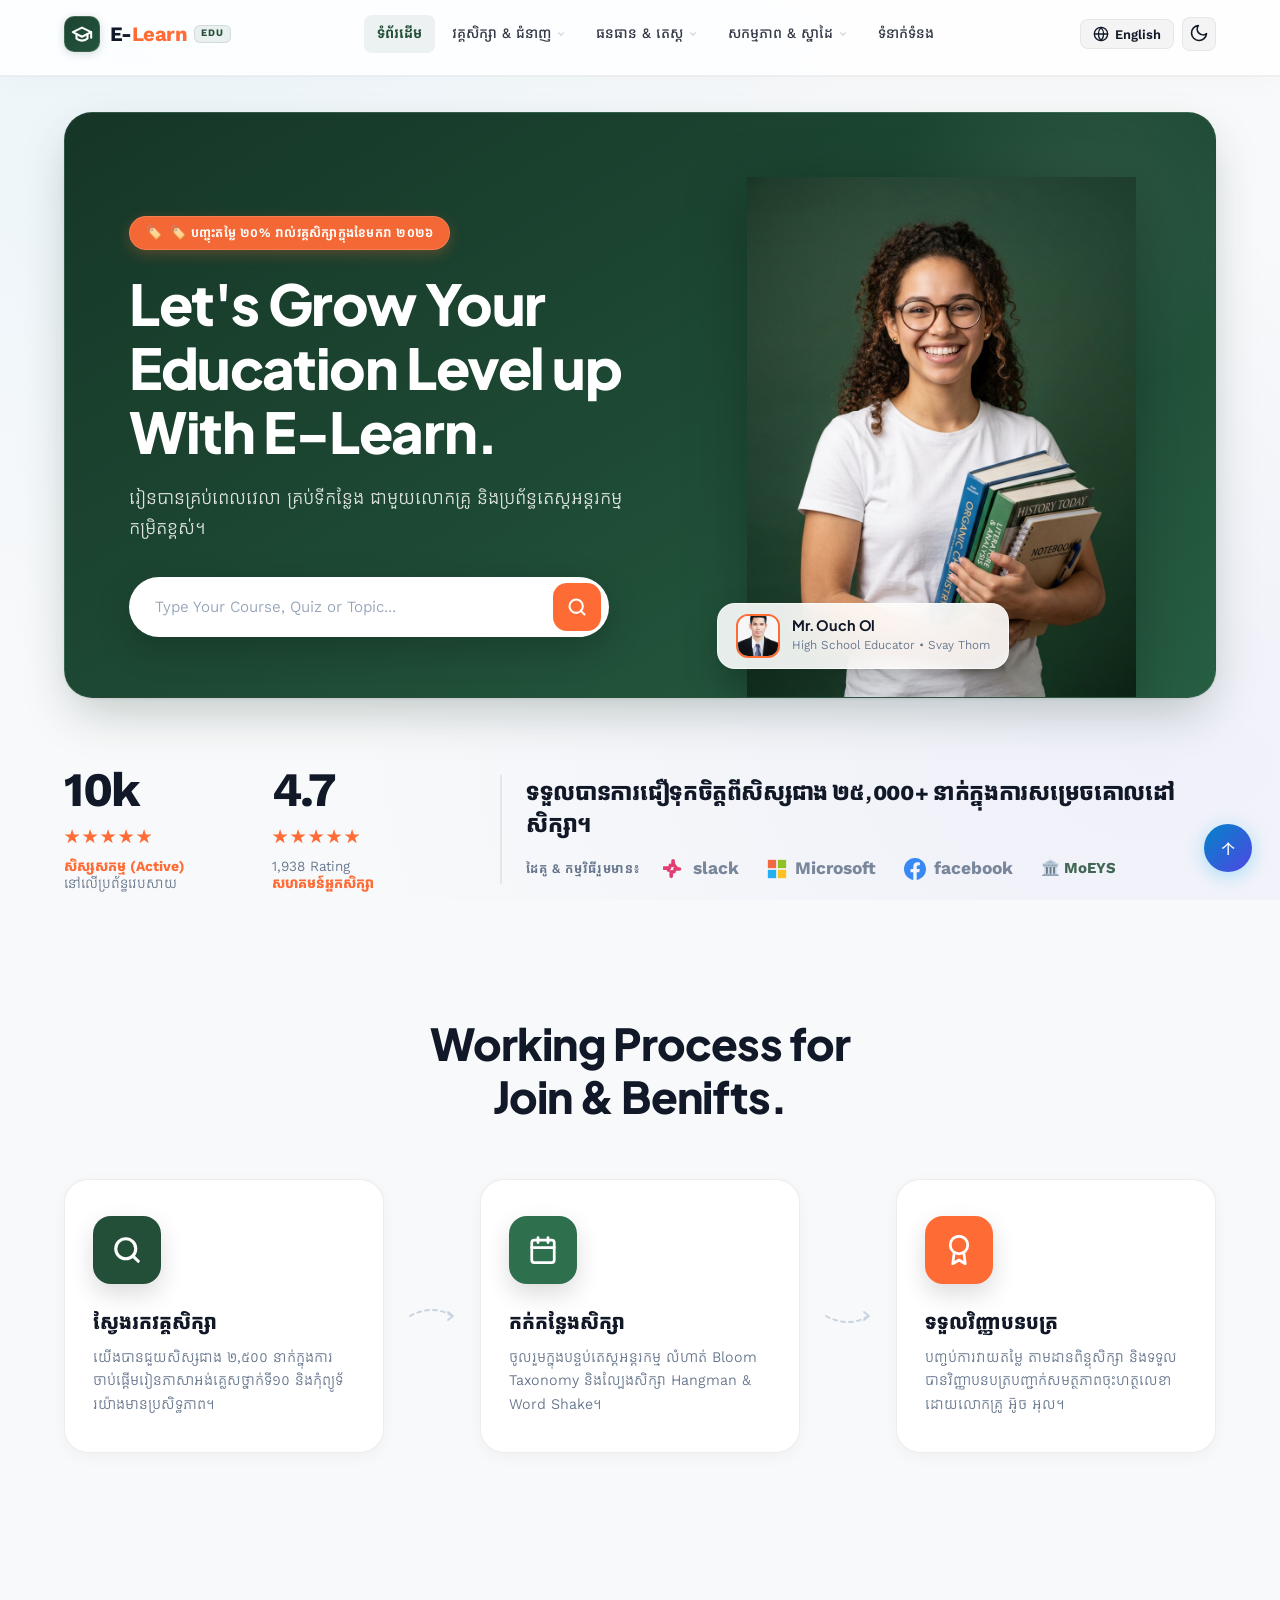
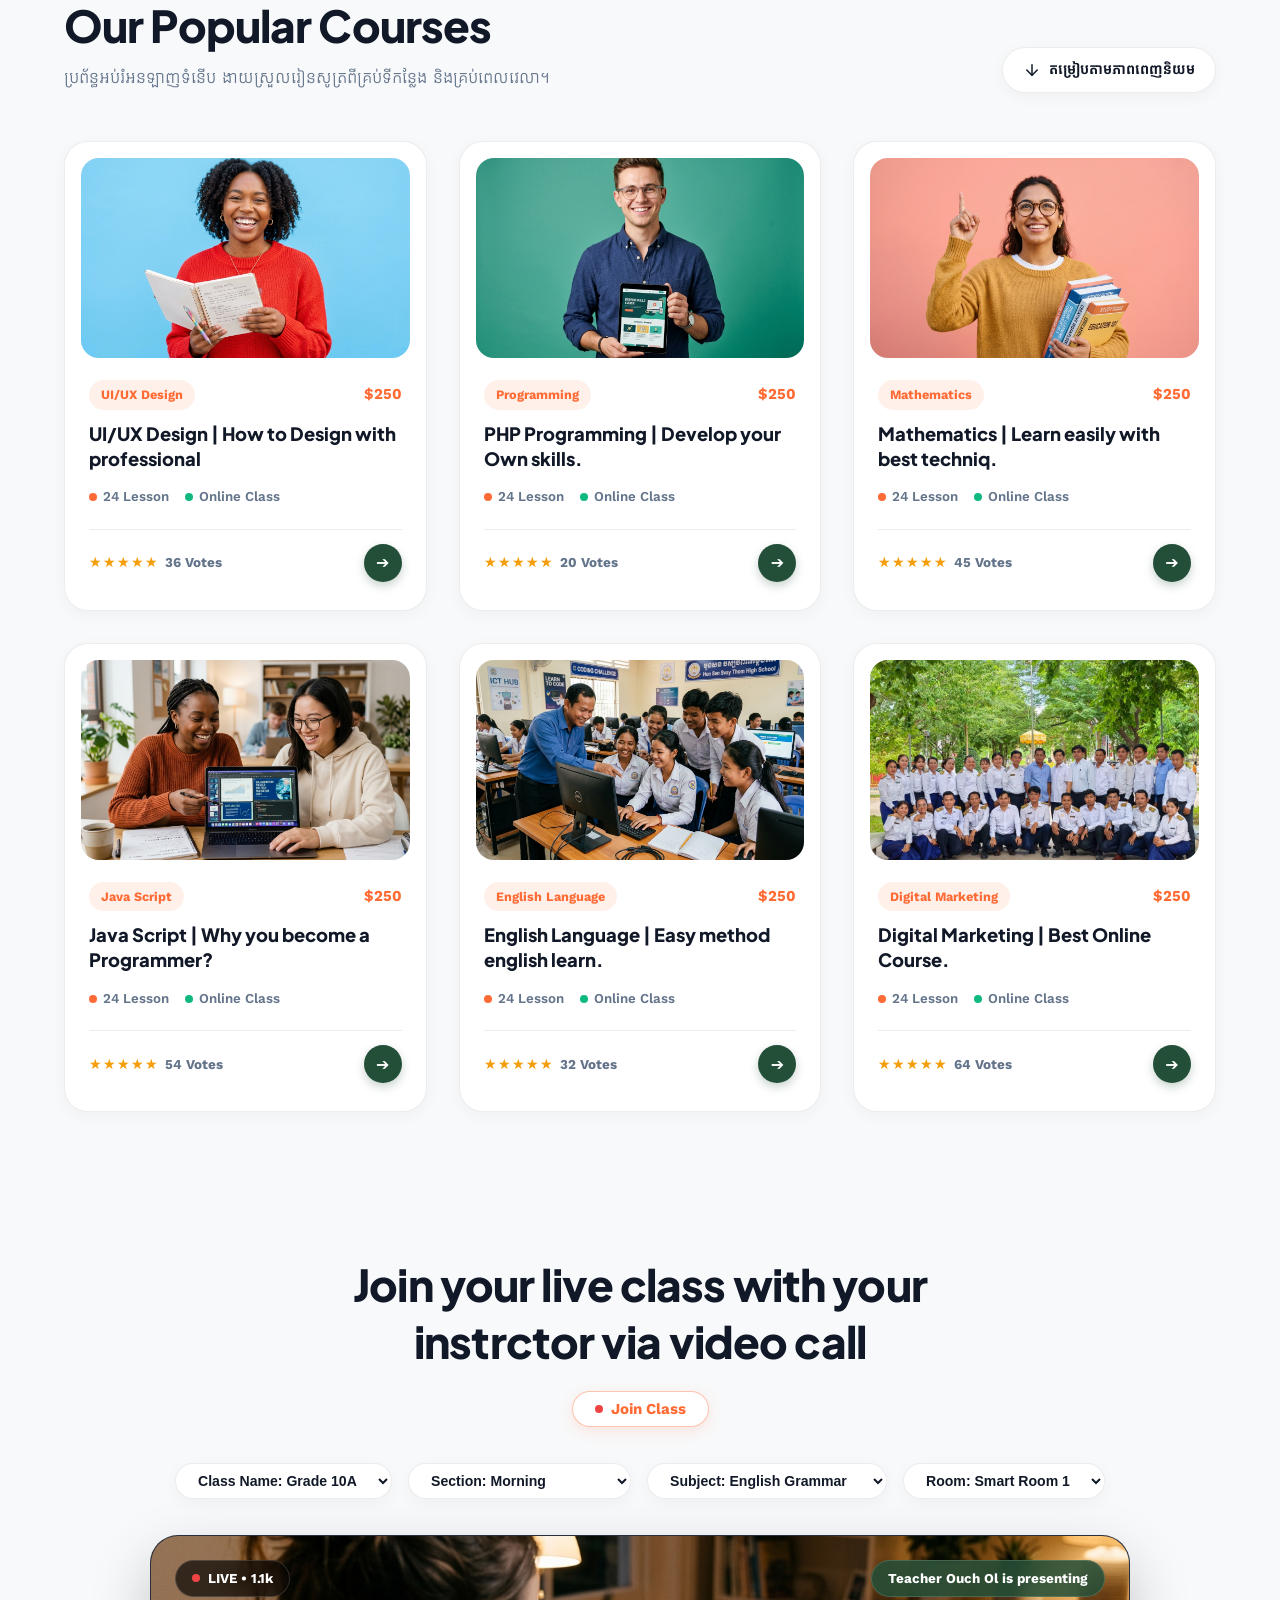
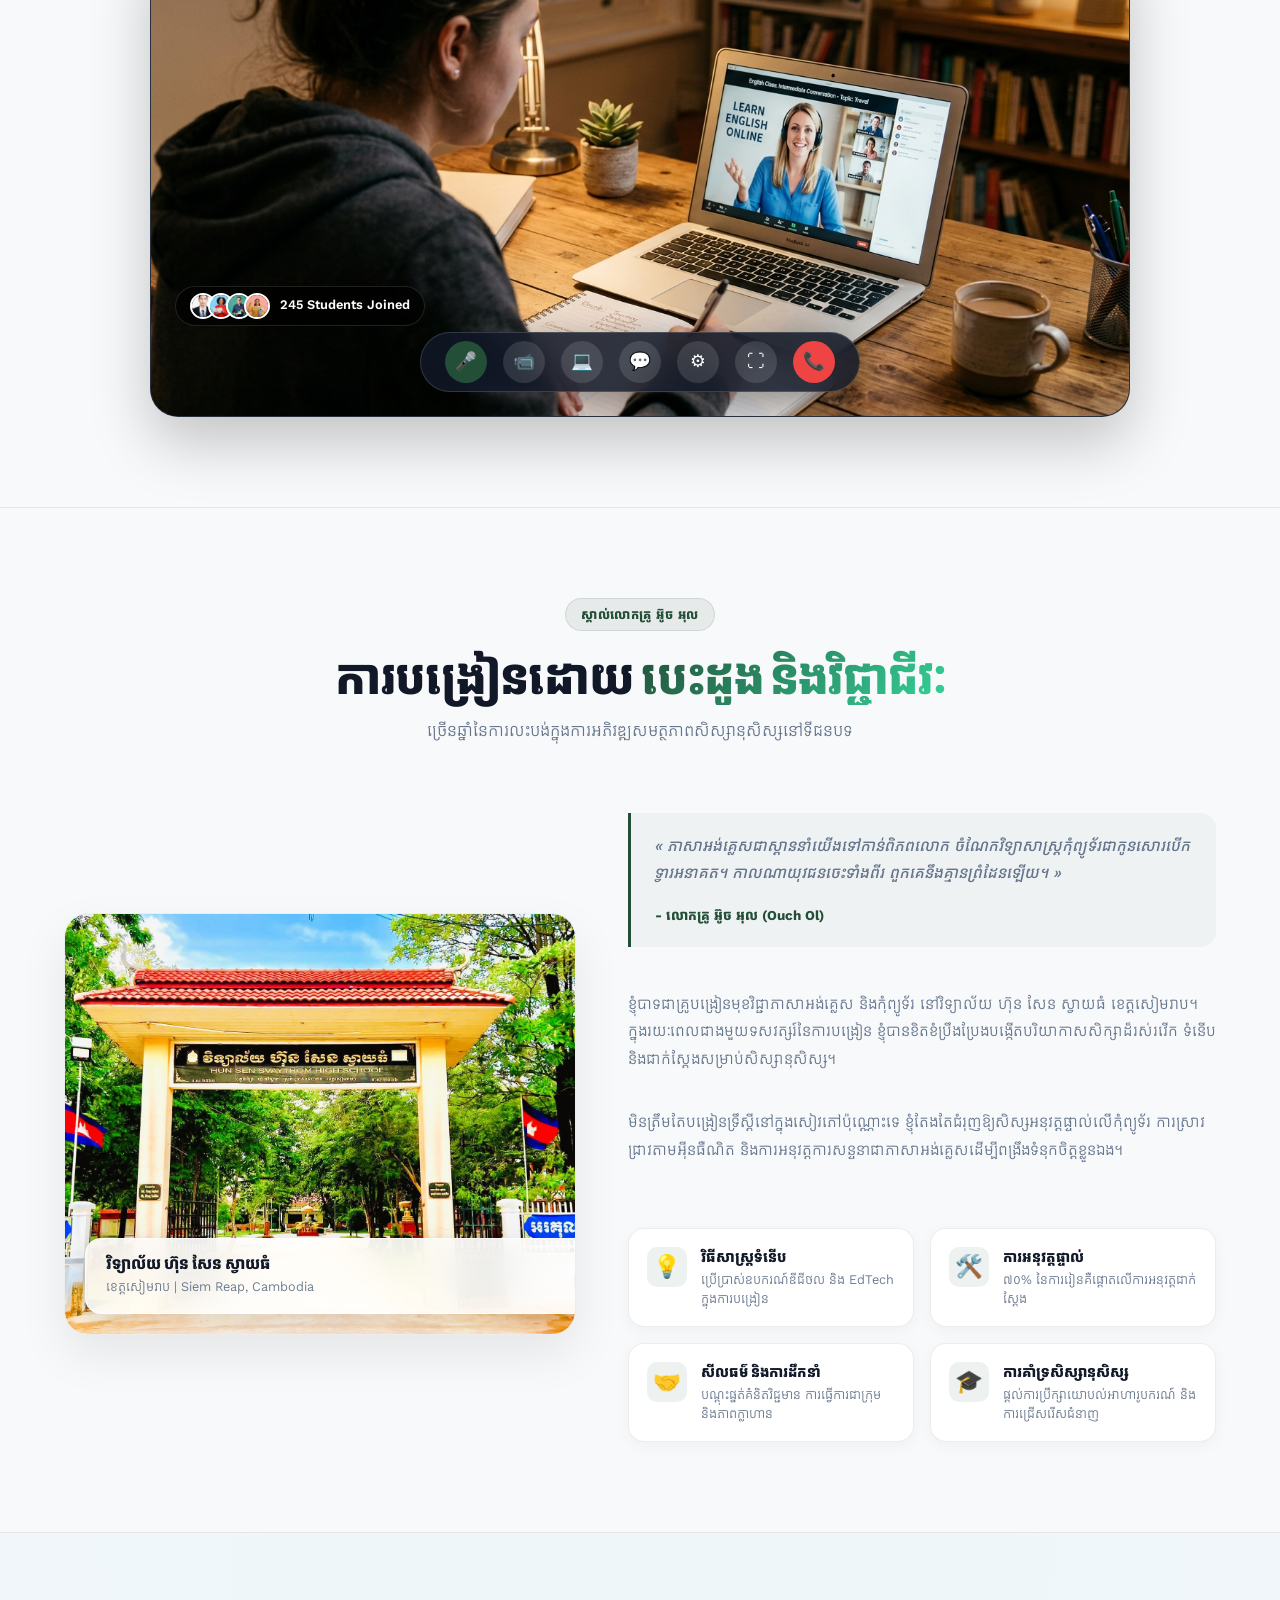
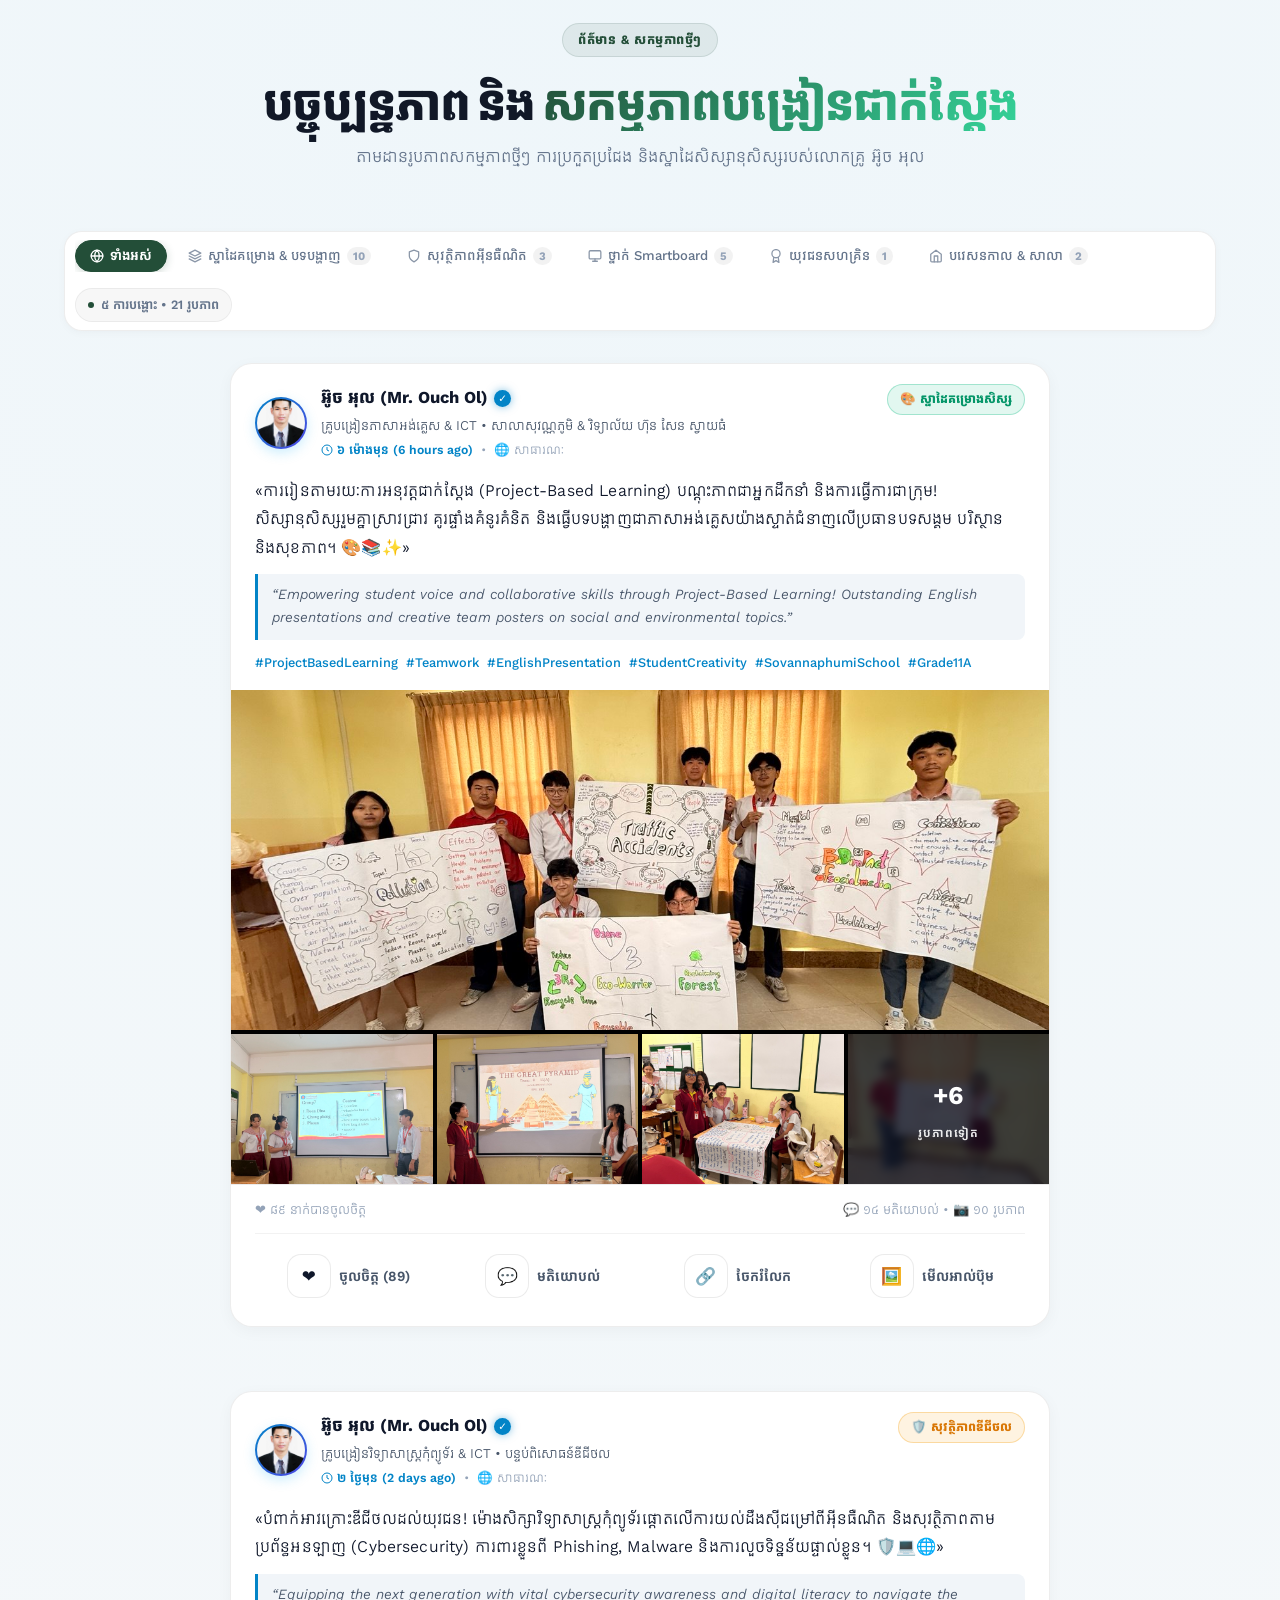
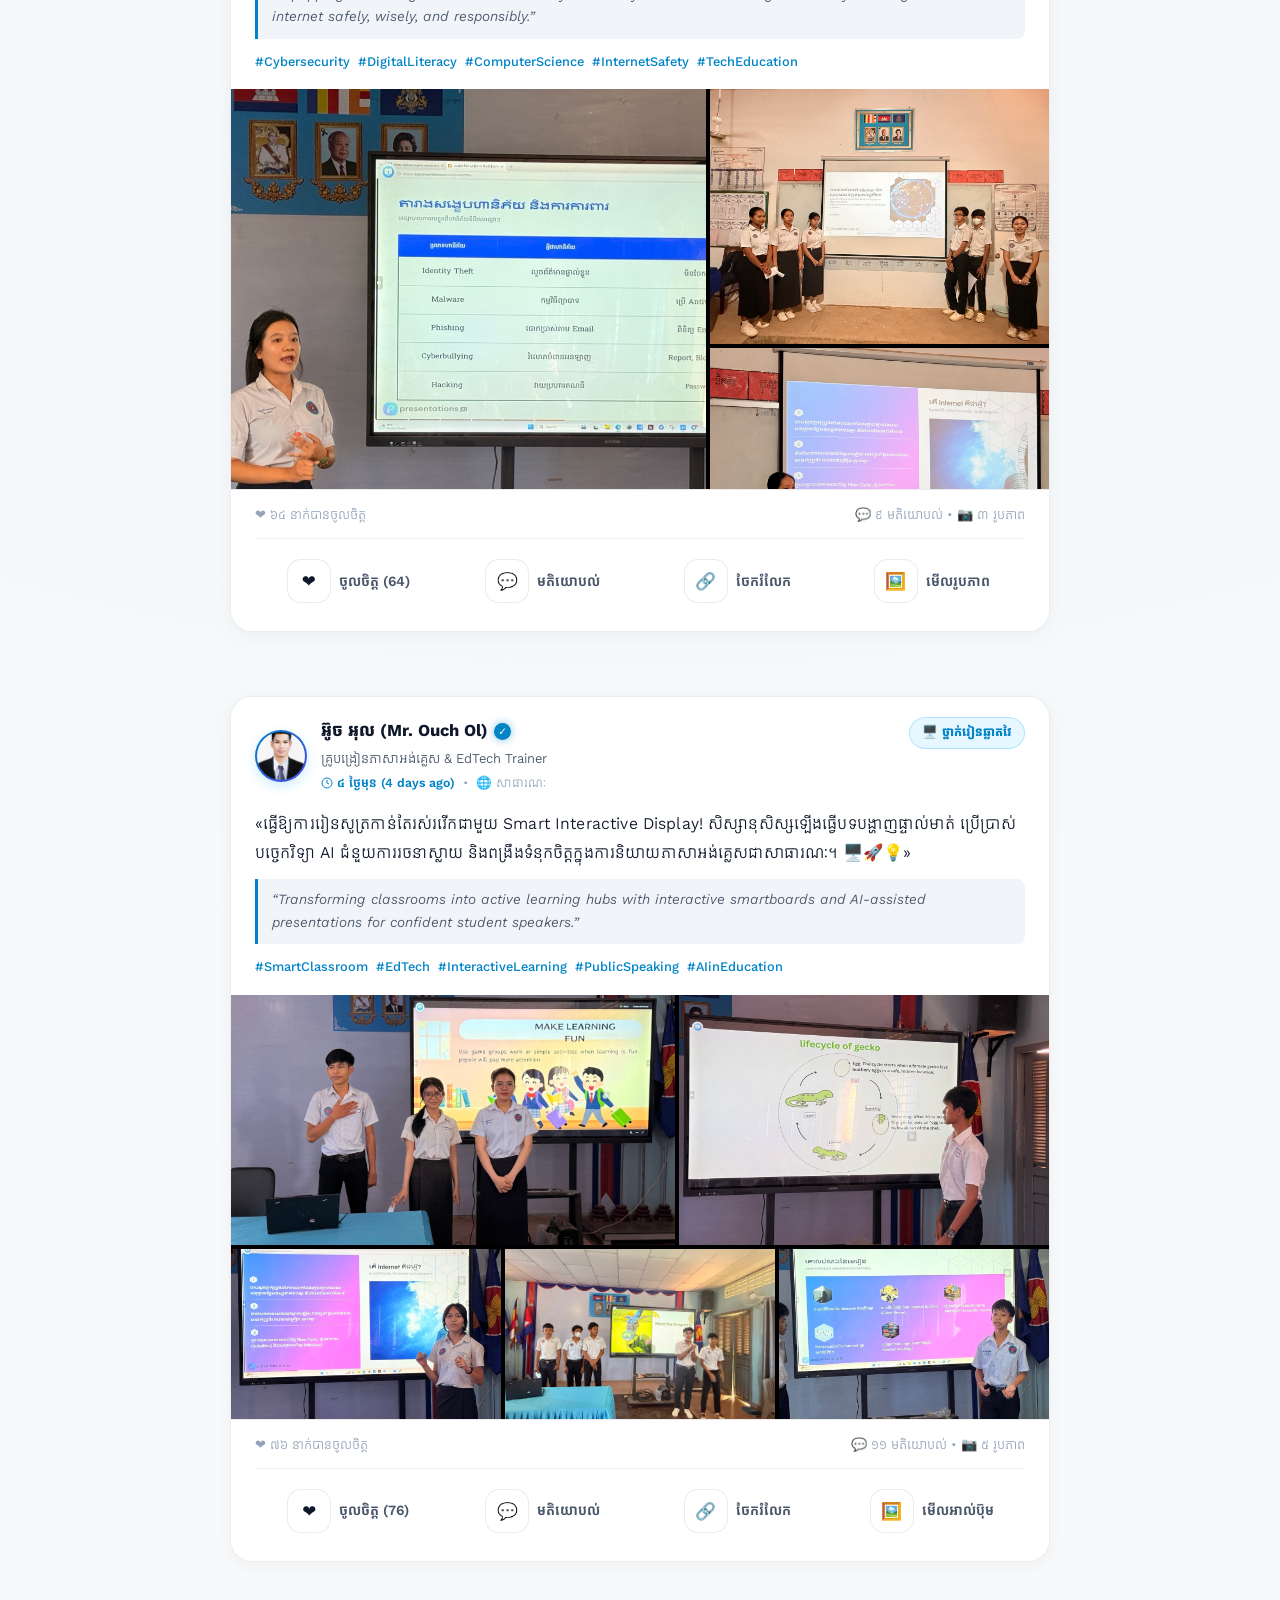
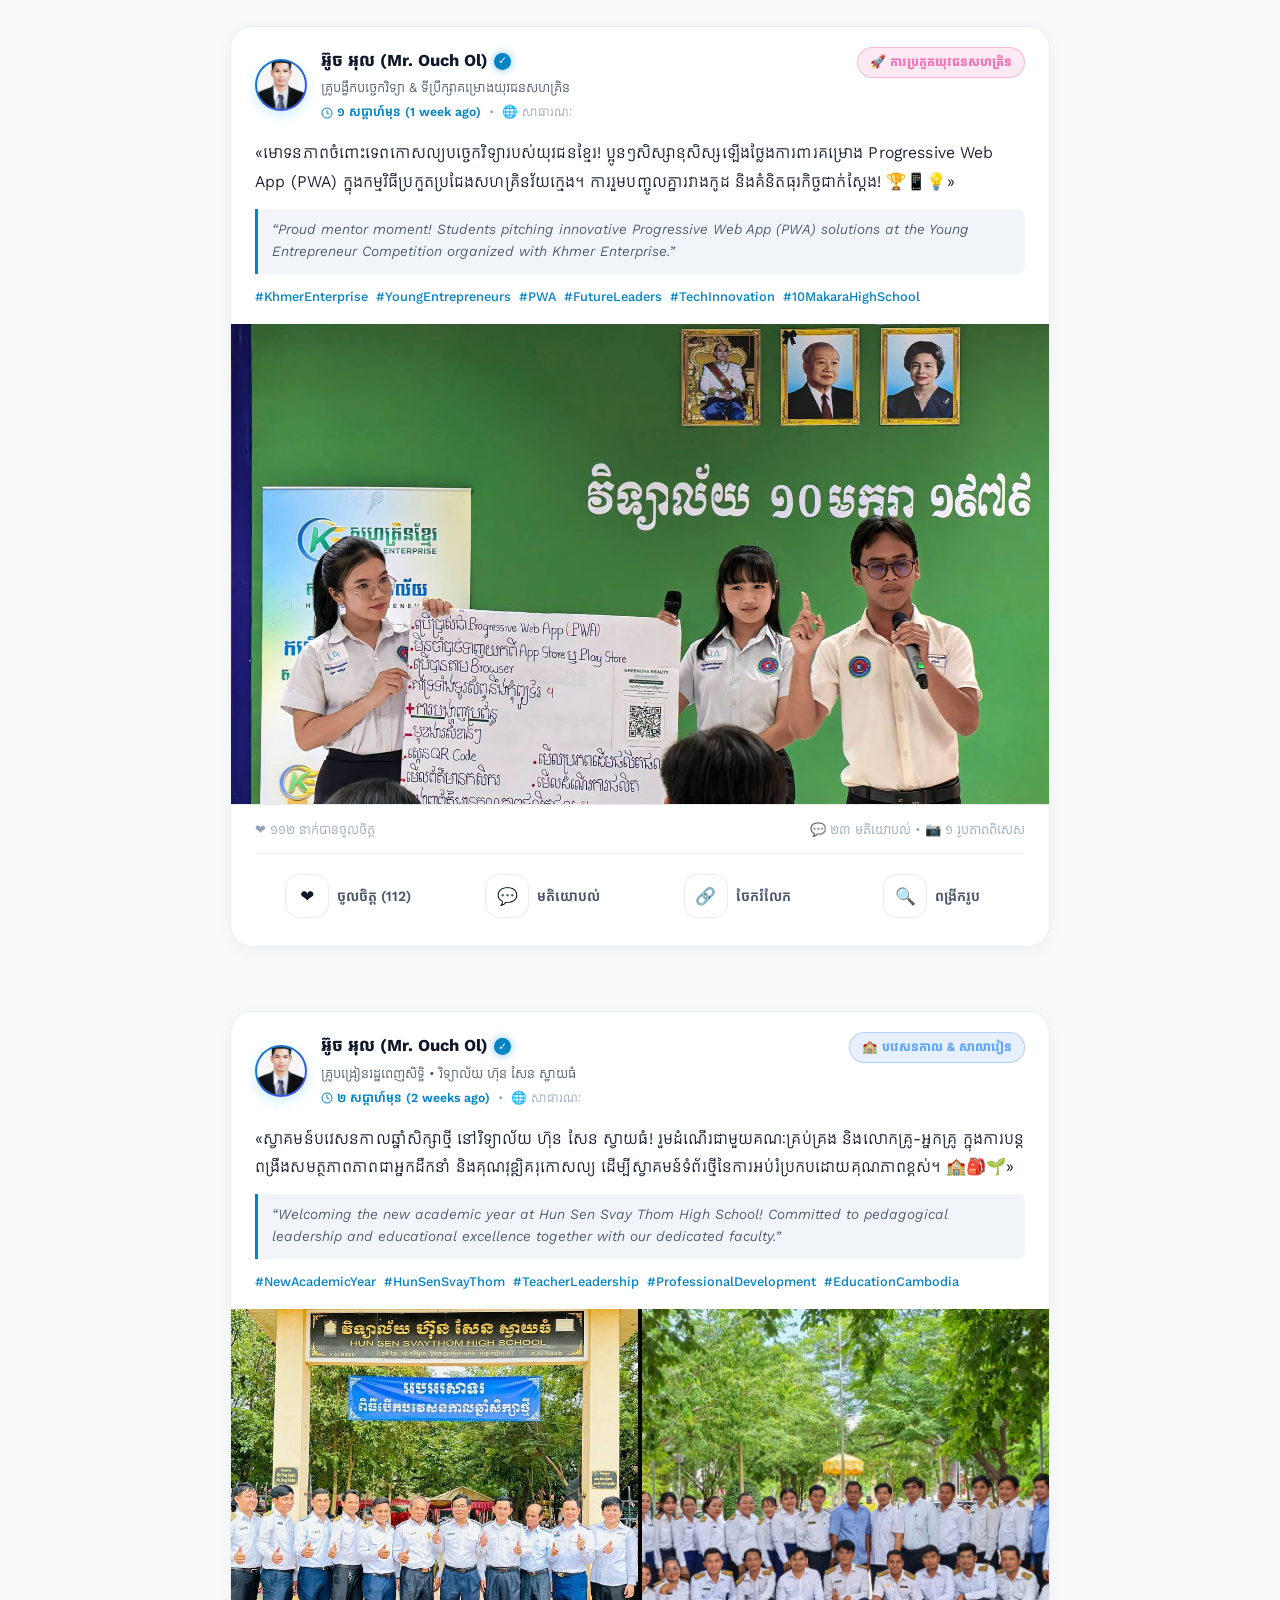
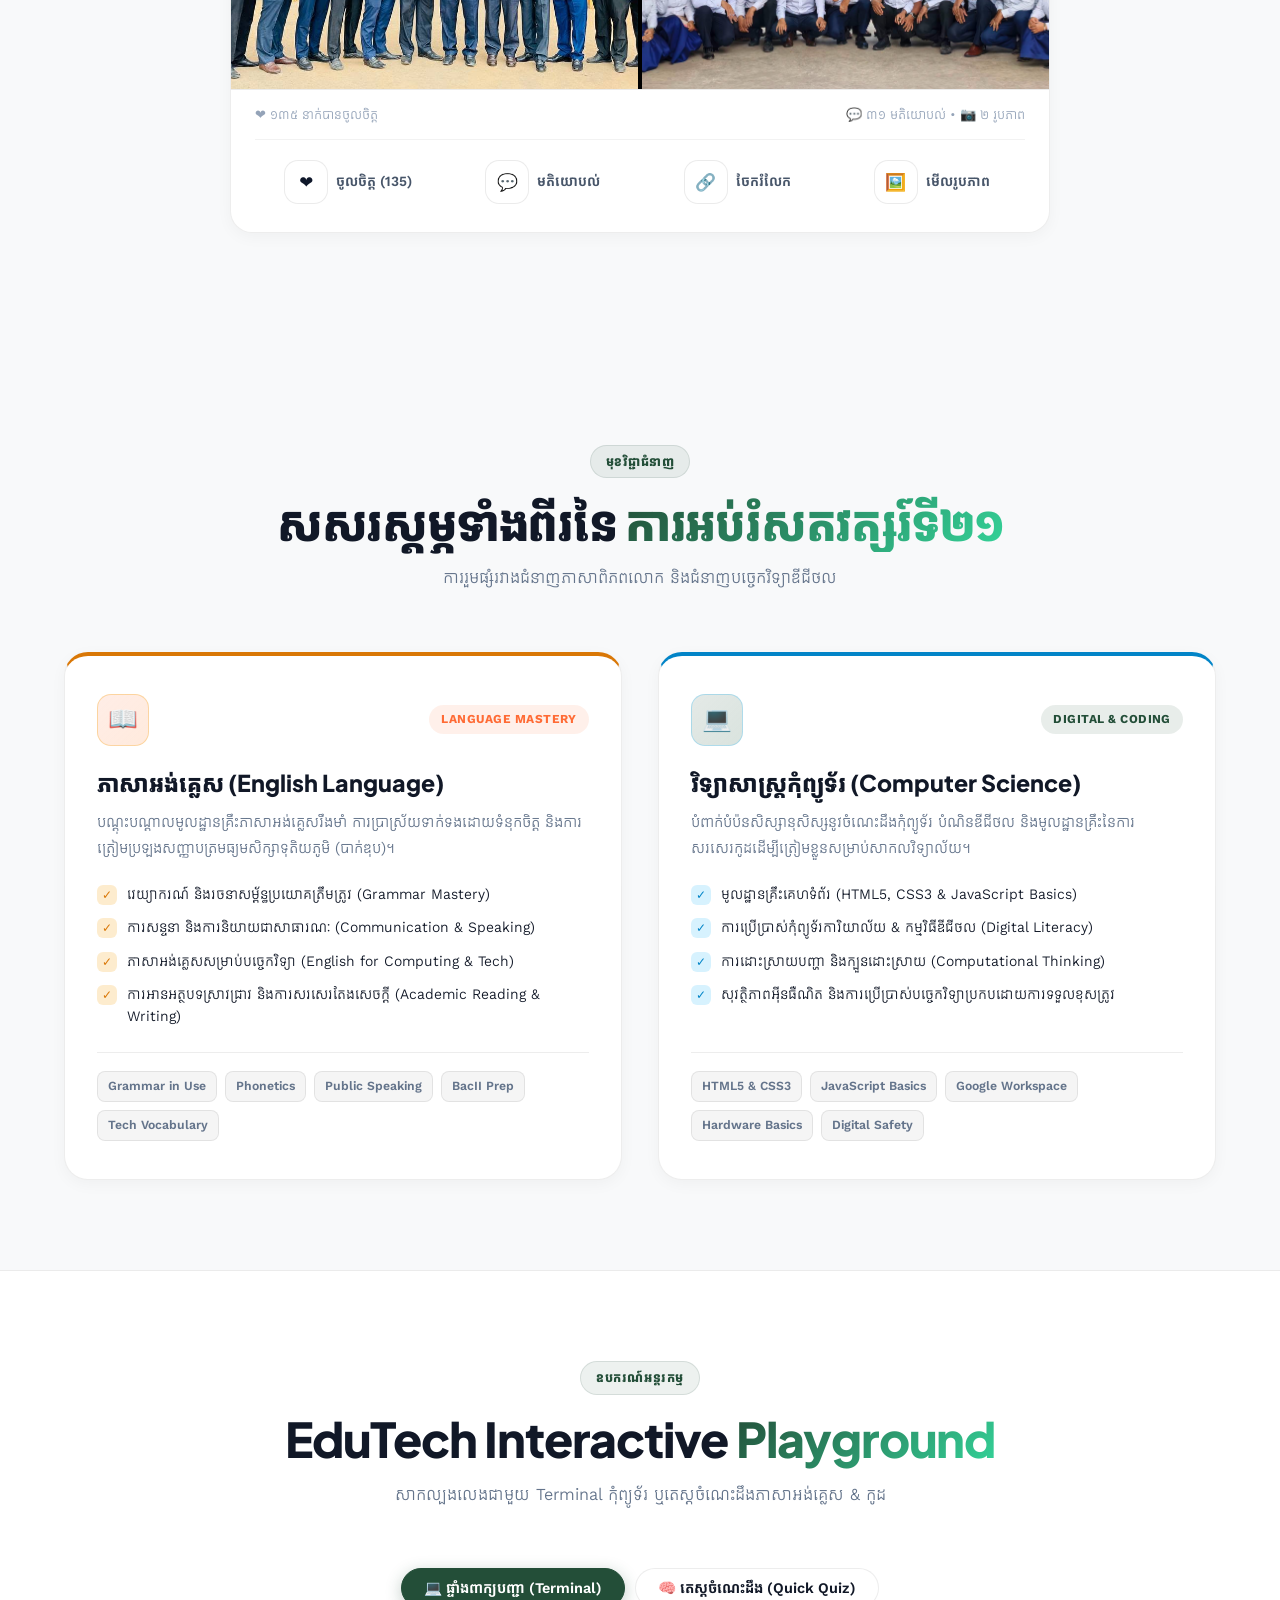
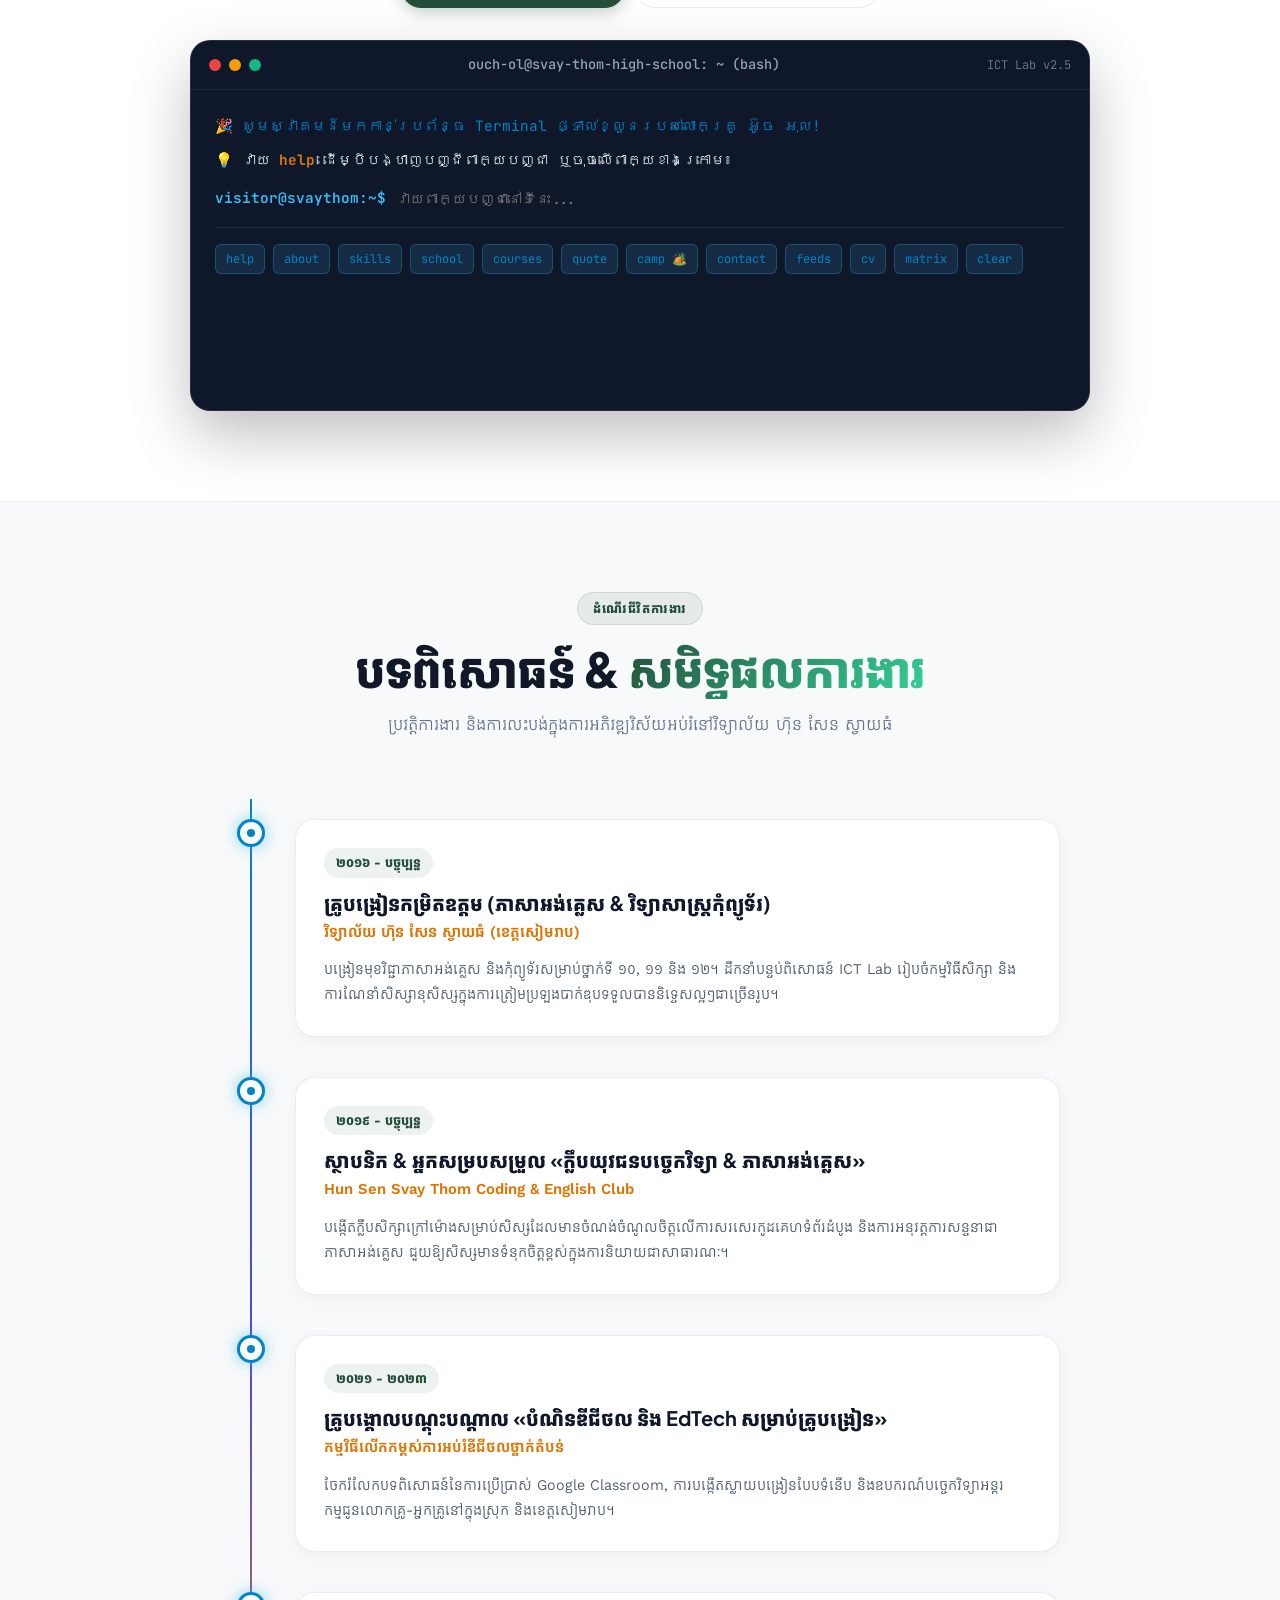
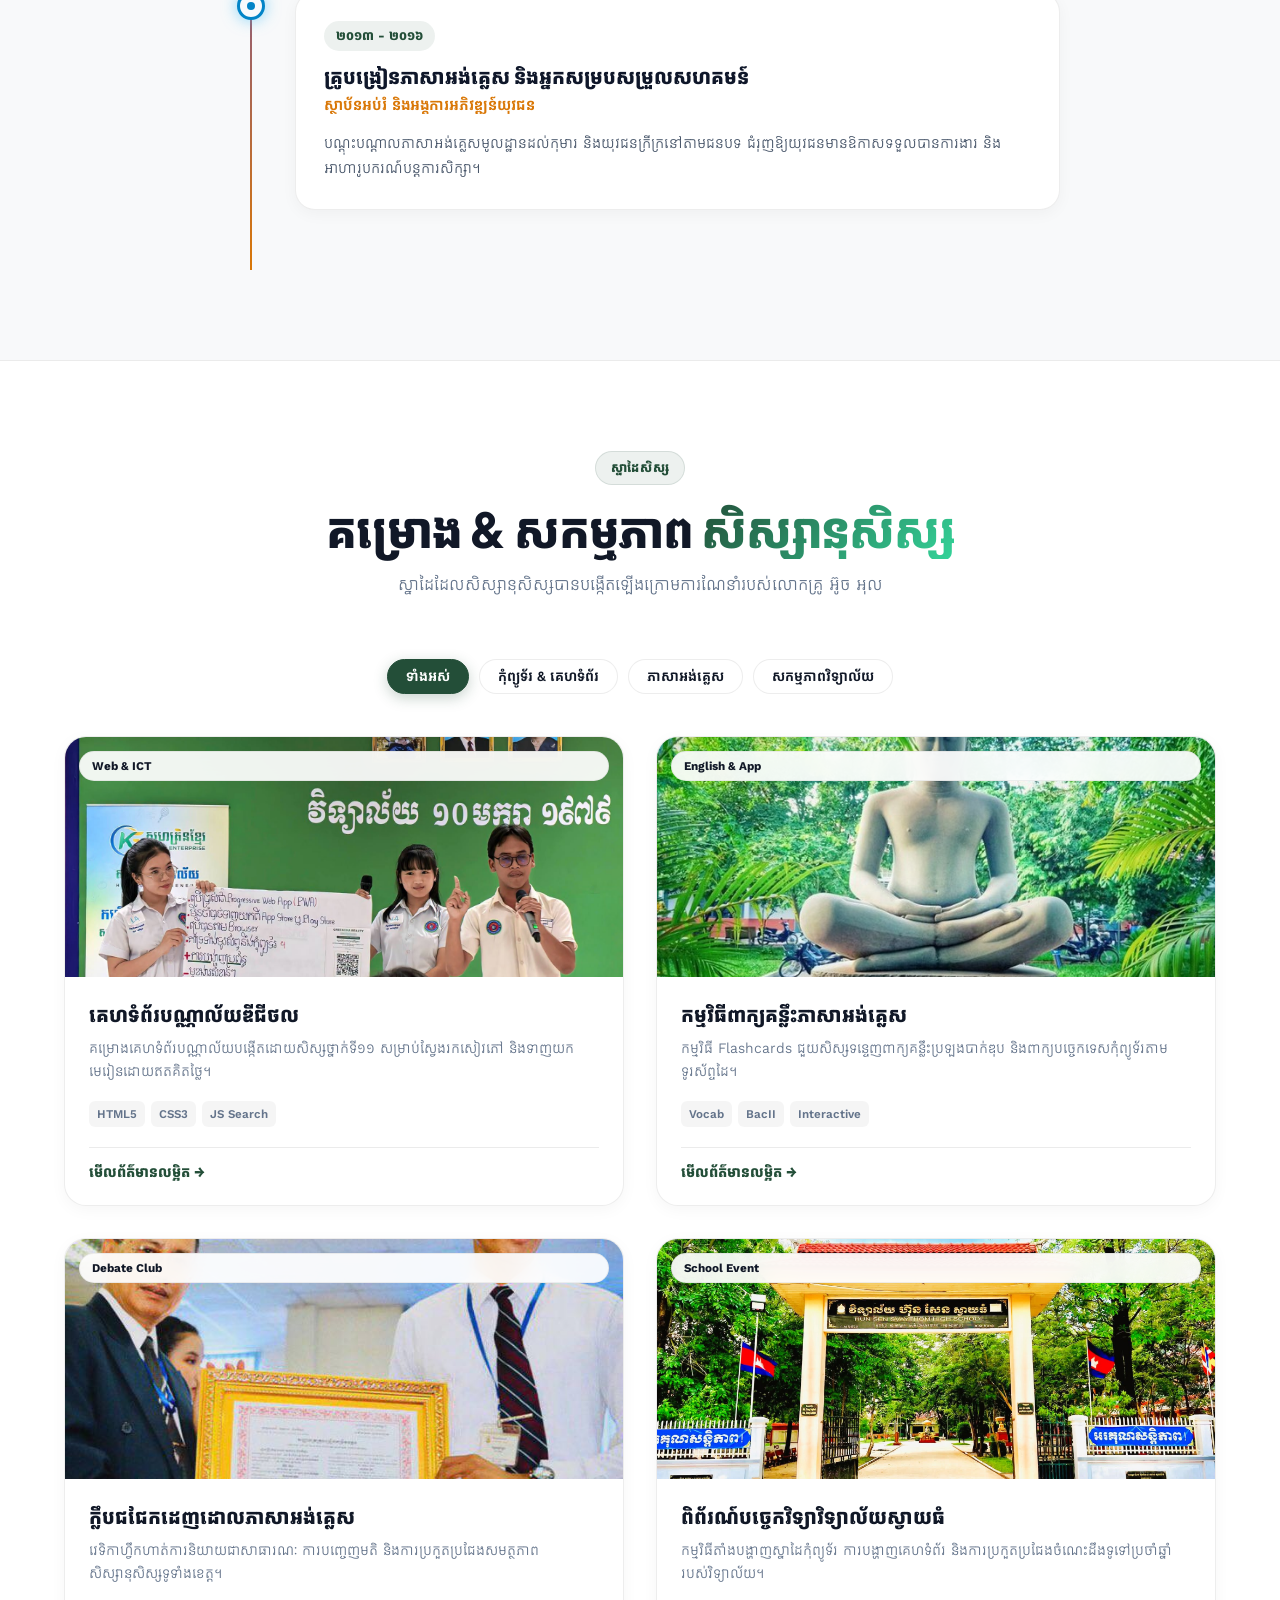
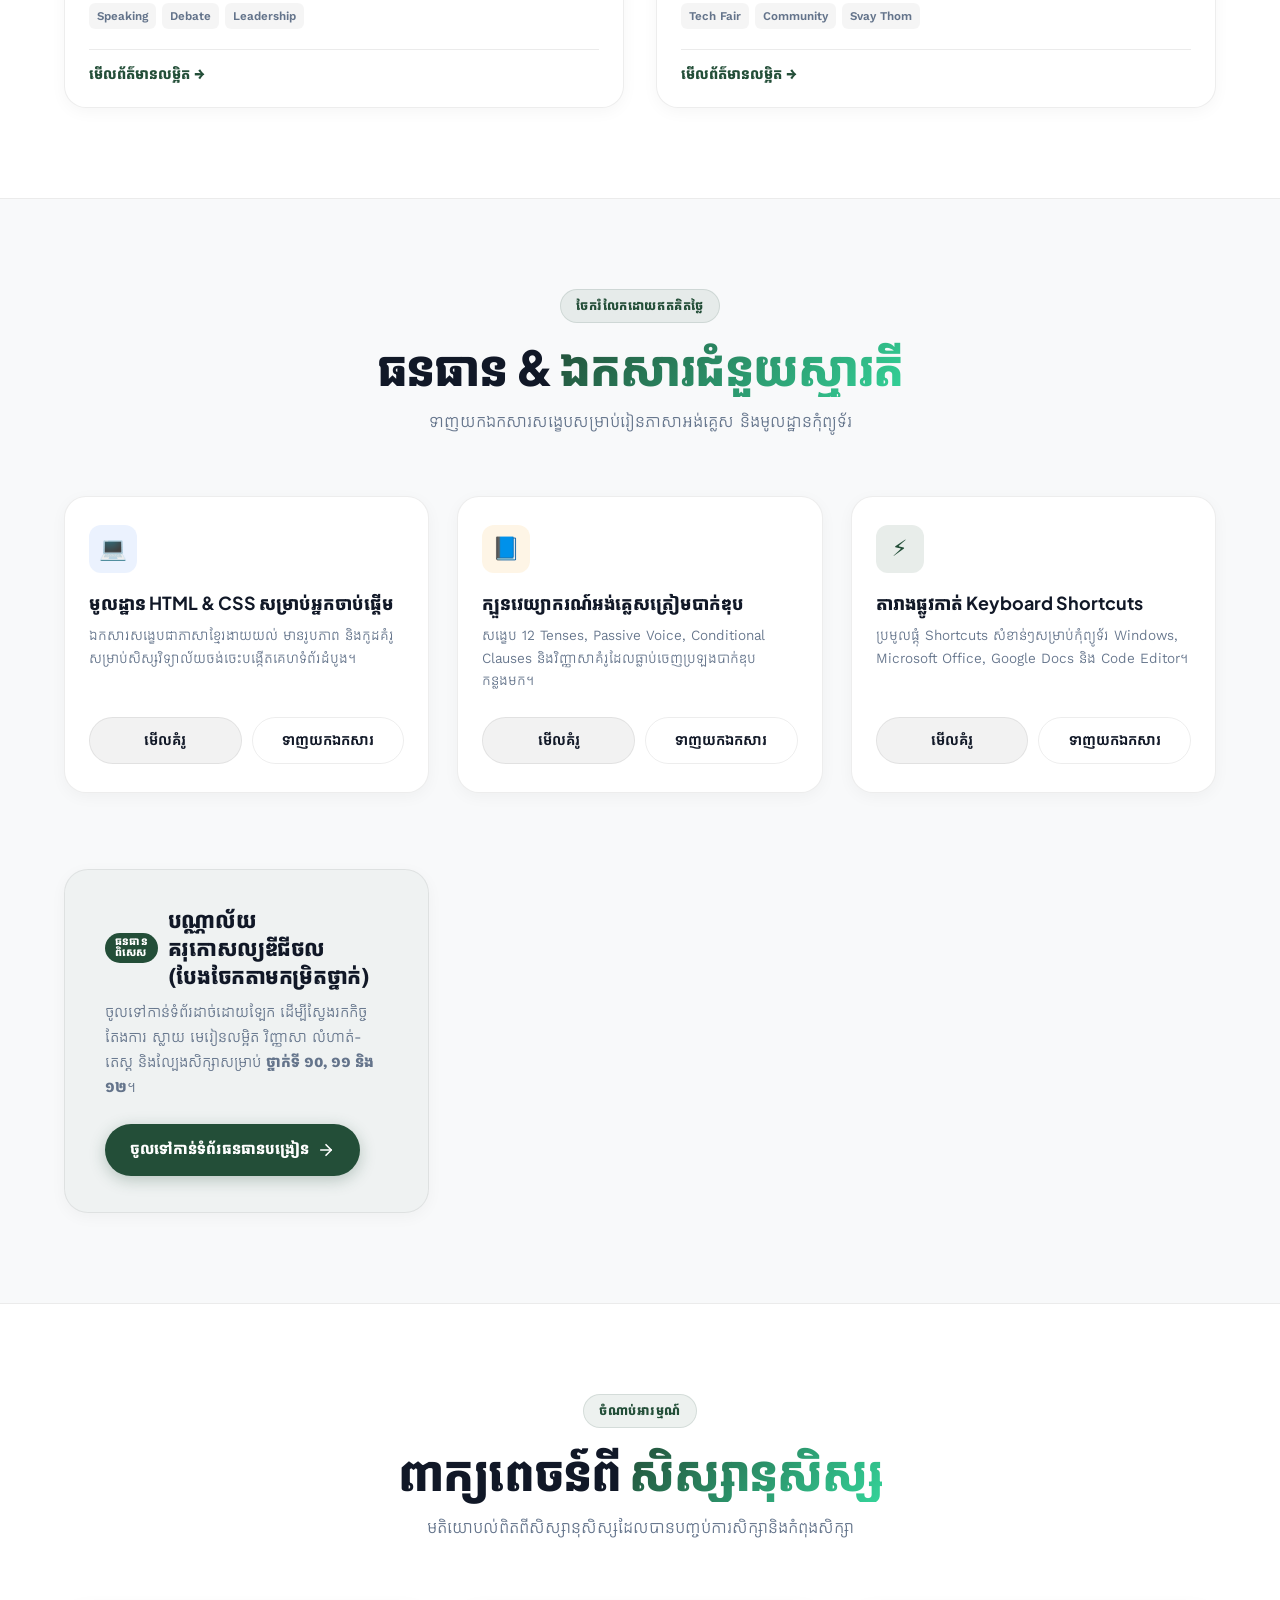
==== commit 7de6cfdc: "Enhance homepage design with Apple flat aesthetic and fix newsfeed filter overflow" ====
--- a/index.html
+++ b/index.html
@@ -13,7 +13,7 @@
   <!-- Google Fonts -->
   <link rel="preconnect" href="https://fonts.googleapis.com">
   <link rel="preconnect" href="https://fonts.gstatic.com" crossorigin>
-  <link href="https://fonts.googleapis.com/css2?family=Kantumruy+Pro:ital,wght@0,300;0,400;0,500;0,600;0,700;1,400&family=Plus+Jakarta+Sans:wght@300;400;500;600;700;800&display=swap" rel="stylesheet">
+  <link href="https://fonts.googleapis.com/css2?family=Kantumruy+Pro:ital,wght@0,300;0,400;0,500;0,600;0,700;1,400&family=Koh+Santepheap:wght@300;400;500;600;700&family=Plus+Jakarta+Sans:wght@300;400;500;600;700;800&display=swap" rel="stylesheet">
 
   <!-- CSS Stylesheets -->
   <link rel="stylesheet" href="css/animations.css">
@@ -33,120 +33,211 @@
        ========================================================================== -->
   <header id="site-header" class="site-header">
     <div class="container navbar">
+      <!-- Professional Brand Logo (Apple-clean Aesthetic) -->
       <a href="#home" class="brand-logo" aria-label="E-Learn Platform">
         <div class="brand-logo-elearn">
-          <div class="brand-icon-elearn">🎓</div>
-          <div class="brand-title-elearn">E-<span>Learn</span></div>
+          <div class="brand-icon-elearn">
+            <svg width="22" height="22" viewBox="0 0 24 24" fill="none" stroke="currentColor" stroke-width="2.3" stroke-linecap="round" stroke-linejoin="round">
+              <path d="M22 10v6M2 10l10-5 10 5-10 5z"/>
+              <path d="M6 12v5c3 3 9 3 12 0v-5"/>
+            </svg>
+          </div>
+          <div class="brand-title-wrap">
+            <span class="brand-title-elearn">E-<span>Learn</span></span>
+            <span class="brand-sub-badge">EDU</span>
+          </div>
         </div>
       </a>
 
-      <!-- 5 PRIMARY MAIN MENUS WITH RICH DROPDOWN SUB-MENUS (E-LEARN GROUPED DESIGN) -->
+      <!-- Apple-inspired Clean Flat Categorized Navigation Bar (No Duplicates, Professional SVG Icons, Clean Khmer Typography) -->
       <ul id="nav-menu" class="nav-menu">
         <!-- 1. ទំព័រដើម (Home) -->
-        <li class="nav-item has-dropdown">
+        <li class="nav-item">
           <a href="#home" class="nav-link active">
             <span data-i18n="nav_home">ទំព័រដើម</span>
-            <span class="nav-arrow">▼</span>
           </a>
-          <ul class="dropdown-menu">
-            <li><a href="#home" class="dropdown-link"><span class="item-icon">🏠</span> ទំព័រដើមចម្បង (Home)</a></li>
-            <li><a href="#courses" class="dropdown-link"><span class="item-icon">🎯</span> វគ្គសិក្សាពេញនិយម (Popular Courses) <span class="badge-mini badge-hot">Hot</span></a></li>
-            <li><a href="#process" class="dropdown-link"><span class="item-icon">📋</span> ដំណើរការសិក្សា (Working Process)</a></li>
-            <li><a href="#live-class" class="dropdown-link"><span class="item-icon">🔴</span> ថ្នាក់រៀនផ្ទាល់ (Live Classroom) <span class="badge-mini badge-live">Live</span></a></li>
-            <li><a href="#newsfeed" class="dropdown-link"><span class="item-icon">📰</span> ព័ត៌មាន & New Feeds <span class="badge-mini badge-hot">Hot</span></a></li>
-            <li><a href="#about" class="dropdown-link"><span class="item-icon">👨‍🏫</span> អំពីលោកគ្រូ អ៊ូច អុល (About Me)</a></li>
-            <li><a href="#experience" class="dropdown-link"><span class="item-icon">⏳</span> បទពិសោធន៍ & ប្រវត្តិការងារ (Milestones)</a></li>
-            <li><a href="cv.html" target="_blank" class="dropdown-link"><span class="item-icon">📄</span> ប្រវត្តិរូបសង្ខេប (CV / Resume) <span class="badge-mini badge-gray">PDF</span></a></li>
-          </ul>
         </li>
 
-        <!-- 2. New Feeds (ព័ត៌មាន & សកម្មភាពថ្មីៗ) -->
+        <!-- 2. វគ្គសិក្សា & ជំនាញ (Courses & Skills) -->
+        <li class="nav-item has-dropdown">
+          <a href="#courses" class="nav-link">
+            <span data-i18n="nav_courses">វគ្គសិក្សា & ជំនាញ</span>
+            <span class="nav-arrow">
+              <svg width="10" height="10" viewBox="0 0 24 24" fill="none" stroke="currentColor" stroke-width="2.5" stroke-linecap="round" stroke-linejoin="round"><polyline points="6 9 12 15 18 9"></polyline></svg>
+            </span>
+          </a>
+          <div class="dropdown-menu">
+            <div class="dropdown-group-header">មុខវិជ្ជាបង្រៀនចម្បង</div>
+            <a href="#disciplines" class="dropdown-link">
+              <span class="item-icon">
+                <svg width="15" height="15" viewBox="0 0 24 24" fill="none" stroke="currentColor" stroke-width="2.2" stroke-linecap="round" stroke-linejoin="round"><path d="M4 19.5A2.5 2.5 0 0 1 6.5 17H20"></path><path d="M6.5 2H20v20H6.5A2.5 2.5 0 0 1 4 19.5v-15A2.5 2.5 0 0 1 6.5 2z"></path></svg>
+              </span>
+              <span data-i18n="sub_english">ភាសាអង់គ្លេស</span>
+            </a>
+            <a href="#disciplines" class="dropdown-link">
+              <span class="item-icon">
+                <svg width="15" height="15" viewBox="0 0 24 24" fill="none" stroke="currentColor" stroke-width="2.2" stroke-linecap="round" stroke-linejoin="round"><rect x="2" y="3" width="20" height="14" rx="2" ry="2"></rect><line x1="8" y1="21" x2="16" y2="21"></line><line x1="12" y1="17" x2="12" y2="21"></line></svg>
+              </span>
+              <span data-i18n="sub_cs">វិទ្យាសាស្ត្រកុំព្យូទ័រ & ICT</span>
+            </a>
+            <a href="#courses" class="dropdown-link">
+              <span class="item-icon">
+                <svg width="15" height="15" viewBox="0 0 24 24" fill="none" stroke="currentColor" stroke-width="2.2" stroke-linecap="round" stroke-linejoin="round"><circle cx="12" cy="12" r="10"></circle><polyline points="12 6 12 12 14 14"></polyline></svg>
+              </span>
+              <span data-i18n="sub_popular_courses">វគ្គសិក្សាពេញនិយម</span>
+              <span class="badge-mini badge-hot">Hot</span>
+            </a>
+            <div class="dropdown-divider"></div>
+            <div class="dropdown-group-header">ថ្នាក់រៀនផ្ទាល់ & បន្ទប់ពិសោធន៍</div>
+            <a href="#live-class" class="dropdown-link">
+              <span class="item-icon">
+                <svg width="15" height="15" viewBox="0 0 24 24" fill="none" stroke="currentColor" stroke-width="2.2" stroke-linecap="round" stroke-linejoin="round"><polygon points="23 7 16 12 23 17 23 7"></polygon><rect x="1" y="5" width="15" height="14" rx="2" ry="2"></rect></svg>
+              </span>
+              <span data-i18n="sub_live_class">ថ្នាក់រៀនផ្សាយផ្ទាល់</span>
+              <span class="badge-mini badge-live">Live</span>
+            </a>
+            <a href="#lab" class="dropdown-link">
+              <span class="item-icon">
+                <svg width="15" height="15" viewBox="0 0 24 24" fill="none" stroke="currentColor" stroke-width="2.2" stroke-linecap="round" stroke-linejoin="round"><polyline points="4 17 10 11 4 5"></polyline><line x1="12" y1="19" x2="20" y2="19"></line></svg>
+              </span>
+              <span data-i18n="sub_edutech_lab">បន្ទប់ពិសោធន៍ EduTech</span>
+            </a>
+            <a href="#process" class="dropdown-link">
+              <span class="item-icon">
+                <svg width="15" height="15" viewBox="0 0 24 24" fill="none" stroke="currentColor" stroke-width="2.2" stroke-linecap="round" stroke-linejoin="round"><path d="M14 2H6a2 2 0 0 0-2 2v16a2 2 0 0 0 2 2h12a2 2 0 0 0 2-2V8z"></path><polyline points="14 2 14 8 20 8"></polyline><line x1="16" y1="13" x2="8" y2="13"></line><line x1="16" y1="17" x2="8" y2="17"></line><polyline points="10 9 9 9 8 9"></polyline></svg>
+              </span>
+              <span data-i18n="sub_process">ដំណើរការសិក្សា</span>
+            </a>
+          </div>
+        </li>
+
+        <!-- 3. ធនធាន & តេស្ត (Resources & Tests) -->
+        <li class="nav-item has-dropdown">
+          <a href="teaching.html" class="nav-link">
+            <span data-i18n="nav_teaching">ធនធាន & តេស្ត</span>
+            <span class="nav-arrow">
+              <svg width="10" height="10" viewBox="0 0 24 24" fill="none" stroke="currentColor" stroke-width="2.5" stroke-linecap="round" stroke-linejoin="round"><polyline points="6 9 12 15 18 9"></polyline></svg>
+            </span>
+          </a>
+          <div class="dropdown-menu">
+            <div class="dropdown-group-header">ឯកសារបង្រៀន & គរុកោសល្យ</div>
+            <a href="teaching.html?cat=all" class="dropdown-link">
+              <span class="item-icon">
+                <svg width="15" height="15" viewBox="0 0 24 24" fill="none" stroke="currentColor" stroke-width="2.2" stroke-linecap="round" stroke-linejoin="round"><path d="M2 3h6a4 4 0 0 1 4 4v14a3 3 0 0 0-3-3H2z"></path><path d="M22 3h-6a4 4 0 0 0-4 4v14a3 3 0 0 1 3-3h7z"></path></svg>
+              </span>
+              <span data-i18n="sub_all_materials">ធនធានសរុបទាំងអស់</span>
+              <span class="badge-mini badge-green">New</span>
+            </a>
+            <a href="teaching.html?cat=plans" class="dropdown-link">
+              <span class="item-icon">
+                <svg width="15" height="15" viewBox="0 0 24 24" fill="none" stroke="currentColor" stroke-width="2.2" stroke-linecap="round" stroke-linejoin="round"><path d="M12 20h9"></path><path d="M16.5 3.5a2.121 2.121 0 0 1 3 3L7 19l-4 1 1-4L16.5 3.5z"></path></svg>
+              </span>
+              <span data-i18n="sub_lesson_plans">កិច្ចតែងការបង្រៀន</span>
+            </a>
+            <a href="teaching.html?cat=slides" class="dropdown-link">
+              <span class="item-icon">
+                <svg width="15" height="15" viewBox="0 0 24 24" fill="none" stroke="currentColor" stroke-width="2.2" stroke-linecap="round" stroke-linejoin="round"><rect x="2" y="3" width="20" height="14" rx="2" ry="2"></rect><line x1="8" y1="21" x2="16" y2="21"></line><line x1="12" y1="17" x2="12" y2="21"></line></svg>
+              </span>
+              <span data-i18n="sub_slides">ស្លាយបង្រៀន</span>
+            </a>
+            <a href="teaching.html?cat=lessons" class="dropdown-link">
+              <span class="item-icon">
+                <svg width="15" height="15" viewBox="0 0 24 24" fill="none" stroke="currentColor" stroke-width="2.2" stroke-linecap="round" stroke-linejoin="round"><path d="M14 2H6a2 2 0 0 0-2 2v16a2 2 0 0 0 2 2h12a2 2 0 0 0 2-2V8z"></path><polyline points="14 2 14 8 20 8"></polyline><line x1="16" y1="13" x2="8" y2="13"></line><line x1="16" y1="17" x2="8" y2="17"></line></svg>
+              </span>
+              <span data-i18n="sub_notes_exams">មេរៀនលម្អិត & វិញ្ញាសា</span>
+            </a>
+            <div class="dropdown-divider"></div>
+            <div class="dropdown-group-header">កម្រងតេស្ត & ល្បែងអប់រំ</div>
+            <a href="tests.html" class="dropdown-link highlight-tests">
+              <span class="item-icon">
+                <svg width="15" height="15" viewBox="0 0 24 24" fill="none" stroke="currentColor" stroke-width="2.2" stroke-linecap="round" stroke-linejoin="round"><circle cx="12" cy="12" r="10"></circle><circle cx="12" cy="12" r="6"></circle><circle cx="12" cy="12" r="2"></circle></svg>
+              </span>
+              <span data-i18n="submenu_tests_hub">តេស្ត & កម្រងសំណួរថ្នាក់ទី១០</span>
+              <span class="badge-mini badge-orange">Bloom A1-C1</span>
+            </a>
+            <a href="hangman.html" class="dropdown-link highlight-hangman">
+              <span class="item-icon">
+                <svg width="15" height="15" viewBox="0 0 24 24" fill="none" stroke="currentColor" stroke-width="2.2" stroke-linecap="round" stroke-linejoin="round"><polygon points="12 2 15.09 8.26 22 9.27 17 14.14 18.18 21.02 12 17.77 5.82 21.02 7 14.14 2 9.27 8.91 8.26 12 2"></polygon></svg>
+              </span>
+              <span data-i18n="game_hangman">ល្បែង Hangman</span>
+              <span class="badge-mini badge-pink">Game</span>
+            </a>
+            <a href="wordshake.html" class="dropdown-link highlight-wordshake">
+              <span class="item-icon">
+                <svg width="15" height="15" viewBox="0 0 24 24" fill="none" stroke="currentColor" stroke-width="2.2" stroke-linecap="round" stroke-linejoin="round"><rect x="3" y="3" width="7" height="7"></rect><rect x="14" y="3" width="7" height="7"></rect><rect x="14" y="14" width="7" height="7"></rect><rect x="3" y="14" width="7" height="7"></rect></svg>
+              </span>
+              <span data-i18n="game_wordshake2">ល្បែង Word Shake II</span>
+              <span class="badge-mini badge-gold">Game</span>
+            </a>
+          </div>
+        </li>
+
+        <!-- 4. សកម្មភាព & ស្នាដៃ (Activities & Showcase) -->
         <li class="nav-item has-dropdown">
           <a href="#newsfeed" class="nav-link">
-            <span data-i18n="nav_newsfeed">New Feeds</span>
-            <span class="nav-arrow">▼</span>
+            <span data-i18n="nav_newsfeed">សកម្មភាព & ស្នាដៃ</span>
+            <span class="nav-arrow">
+              <svg width="10" height="10" viewBox="0 0 24 24" fill="none" stroke="currentColor" stroke-width="2.5" stroke-linecap="round" stroke-linejoin="round"><polyline points="6 9 12 15 18 9"></polyline></svg>
+            </span>
           </a>
-          <ul class="dropdown-menu">
-            <li><a href="#newsfeed" class="dropdown-link"><span class="item-icon">📰</span> ការបង្ហោះទាំងអស់ (All 5 Posts) <span class="badge-mini badge-live">Live</span></a></li>
-            <li><a href="#newsfeed" onclick="filterFeeds('projects')" class="dropdown-link"><span class="item-icon">🎨</span> ស្នាដៃគម្រោង & បទបង្ហាញ (10 រូប)</a></li>
-            <li><a href="#newsfeed" onclick="filterFeeds('cybersecurity')" class="dropdown-link"><span class="item-icon">🛡️</span> សុវត្ថិភាពអ៊ីនធឺណិត (3 រូប)</a></li>
-            <li><a href="#newsfeed" onclick="filterFeeds('edtech')" class="dropdown-link"><span class="item-icon">🖥️</span> ថ្នាក់រៀន Smartboard (5 រូប)</a></li>
-            <li><a href="#newsfeed" onclick="filterFeeds('competition')" class="dropdown-link"><span class="item-icon">🚀</span> ការប្រកួតយុវជនសហគ្រិន (1 រូប)</a></li>
-            <li><a href="#newsfeed" onclick="filterFeeds('school')" class="dropdown-link"><span class="item-icon">🏫</span> បវេសនកាល & អ្នកដឹកនាំ (2 រូប)</a></li>
-          </ul>
+          <div class="dropdown-menu">
+            <div class="dropdown-group-header">បច្ចុប្បន្នភាព & ស្នាដៃ</div>
+            <a href="#newsfeed" class="dropdown-link">
+              <span class="item-icon">
+                <svg width="15" height="15" viewBox="0 0 24 24" fill="none" stroke="currentColor" stroke-width="2.2" stroke-linecap="round" stroke-linejoin="round"><path d="M19 20H5a2 2 0 0 1-2-2V6a2 2 0 0 1 2-2h10a2 2 0 0 1 2 2v1m2 13a2 2 0 0 1-2-2V7m2 13a2 2 0 0 0 2-2V9a2 2 0 0 0-2-2h-2m-4-3H9M7 16h6M7 8h6v4H7V8z"></path></svg>
+              </span>
+              <span data-i18n="sub_newsfeeds">ព័ត៌មាន & សកម្មភាពថ្មីៗ</span>
+              <span class="badge-mini badge-hot">Hot</span>
+            </a>
+            <a href="#projects" class="dropdown-link">
+              <span class="item-icon">
+                <svg width="15" height="15" viewBox="0 0 24 24" fill="none" stroke="currentColor" stroke-width="2.2" stroke-linecap="round" stroke-linejoin="round"><polygon points="12 2 2 7 12 12 22 7 12 2"></polygon><polyline points="2 17 12 22 22 17"></polyline><polyline points="2 12 12 17 22 12"></polyline></svg>
+              </span>
+              <span data-i18n="sub_student_projects">ស្នាដៃគម្រោងសិស្ស</span>
+            </a>
+            <a href="#testimonials" class="dropdown-link">
+              <span class="item-icon">
+                <svg width="15" height="15" viewBox="0 0 24 24" fill="none" stroke="currentColor" stroke-width="2.2" stroke-linecap="round" stroke-linejoin="round"><path d="M21 15a2 2 0 0 1-2 2H7l-4 4V5a2 2 0 0 1 2-2h14a2 2 0 0 1 2 2z"></path></svg>
+              </span>
+              <span data-i18n="sub_testimonials">ចំណាប់អារម្មណ៍សិស្ស</span>
+            </a>
+            <div class="dropdown-divider"></div>
+            <div class="dropdown-group-header">អំពីលោកគ្រូ & សាលារៀន</div>
+            <a href="#about" class="dropdown-link">
+              <span class="item-icon">
+                <svg width="15" height="15" viewBox="0 0 24 24" fill="none" stroke="currentColor" stroke-width="2.2" stroke-linecap="round" stroke-linejoin="round"><path d="M20 21v-2a4 4 0 0 0-4-4H8a4 4 0 0 0-4 4v2"></path><circle cx="12" cy="7" r="4"></circle></svg>
+              </span>
+              <span data-i18n="sub_about_me">អំពីលោកគ្រូ អ៊ូច អុល</span>
+            </a>
+            <a href="#experience" class="dropdown-link">
+              <span class="item-icon">
+                <svg width="15" height="15" viewBox="0 0 24 24" fill="none" stroke="currentColor" stroke-width="2.2" stroke-linecap="round" stroke-linejoin="round"><circle cx="12" cy="12" r="10"></circle><polyline points="12 6 12 12 16 14"></polyline></svg>
+              </span>
+              <span data-i18n="sub_experience">បទពិសោធន៍ & ប្រវត្តិការងារ</span>
+            </a>
+            <a href="cv.html" target="_blank" class="dropdown-link highlight-cv">
+              <span class="item-icon">
+                <svg width="15" height="15" viewBox="0 0 24 24" fill="none" stroke="currentColor" stroke-width="2.2" stroke-linecap="round" stroke-linejoin="round"><path d="M14 2H6a2 2 0 0 0-2 2v16a2 2 0 0 0 2 2h12a2 2 0 0 0 2-2V8z"></path><polyline points="14 2 14 8 20 8"></polyline><line x1="16" y1="13" x2="8" y2="13"></line><line x1="16" y1="17" x2="8" y2="17"></line><polyline points="10 9 9 9 8 9"></polyline></svg>
+              </span>
+              <span data-i18n="sub_cv">ប្រវត្តិរូបសង្ខេប</span>
+              <span class="badge-mini badge-gray">PDF</span>
+            </a>
+          </div>
         </li>
 
-        <!-- 3. មុខវិជ្ជាបង្រៀន (Curriculum & Skills) -->
-        <li class="nav-item has-dropdown">
-          <a href="#disciplines" class="nav-link">
-            <span data-i18n="nav_disciplines">មុខវិជ្ជាបង្រៀន</span>
-            <span class="nav-arrow">▼</span>
-          </a>
-          <ul class="dropdown-menu">
-            <li><a href="#courses" class="dropdown-link"><span class="item-icon">🎯</span> វគ្គសិក្សា 3x2 Grid (Popular Courses) <span class="badge-mini badge-blue">3x2</span></a></li>
-            <li><a href="#live-class" class="dropdown-link"><span class="item-icon">📹</span> ថ្នាក់រៀនផ្សាយផ្ទាល់ (Online Class) <span class="badge-mini badge-live">Live</span></a></li>
-            <li><a href="#disciplines" class="dropdown-link"><span class="item-icon">🇬🇧</span> ភាសាអង់គ្លេស (English Language)</a></li>
-            <li><a href="#disciplines" class="dropdown-link"><span class="item-icon">💻</span> វិទ្យាសាស្ត្រកុំព្យូទ័រ (Computer Science)</a></li>
-            <li><a href="#lab" class="dropdown-link"><span class="item-icon">⚡</span> បន្ទប់ពិសោធន៍ EduTech (Terminal & Quiz)</a></li>
-          </ul>
-        </li>
-
-        <!-- 4. ធនធានបង្រៀន (Teaching Portal) -->
-        <li class="nav-item has-dropdown">
-          <a href="teaching.html" class="nav-link">
-            <span data-i18n="nav_teaching">ធនធានបង្រៀន</span>
-            <span class="nav-arrow">▼</span>
-          </a>
-          <ul class="dropdown-menu">
-            <li><a href="teaching.html?cat=all" class="dropdown-link"><span class="item-icon">📚</span> ធនធានសរុបទាំងអស់ (All Materials) <span class="badge-mini badge-green">ថ្មី!</span></a></li>
-            <li><a href="teaching.html?cat=plans" class="dropdown-link"><span class="item-icon">📝</span> កិច្ចតែងការបង្រៀន (Lesson Plans)</a></li>
-            <li><a href="teaching.html?cat=slides" class="dropdown-link"><span class="item-icon">📊</span> ស្លាយបង្រៀន (Slide Decks)</a></li>
-            <li><a href="teaching.html?cat=lessons" class="dropdown-link"><span class="item-icon">📖</span> មេរៀនលម្អិត (Detailed Notes)</a></li>
-            <li><a href="teaching.html?cat=exams" class="dropdown-link"><span class="item-icon">📄</span> វិញ្ញាសាប្រឡង (Exam Papers)</a></li>
-            <li><a href="teaching.html?cat=tests" class="dropdown-link"><span class="item-icon">✍️</span> <span data-i18n="submenu_tests">លំហាត់ & តេស្ត (Exercises & Quizzes)</span></a></li>
-            <li><a href="tests.html" class="dropdown-link highlight-tests"><span class="item-icon">🎯</span> <span data-i18n="submenu_tests_hub">តេស្ត & កម្រងសំណួរថ្នាក់ទី១០ (Grade 10 Tests Hub)</span> <span class="badge-mini badge-orange">Bloom A1-C1</span></a></li>
-            <li><a href="teaching.html?cat=games" class="dropdown-link"><span class="item-icon">🎮</span> <span data-i18n="submenu_games">ល្បែងសិក្សា (Educational Games)</span></a></li>
-            <li><a href="hangman.html" class="dropdown-link highlight-hangman"><span class="item-icon">🎪</span> <span data-i18n="game_hangman">Hangman (Full Screen Arena)</span> <span class="badge-mini badge-pink">Full Arena</span></a></li>
-            <li><a href="wordshake.html" class="dropdown-link highlight-wordshake"><span class="item-icon">🔤</span> <span data-i18n="game_wordshake2">Word Shake II (Full Screen Arena)</span> <span class="badge-mini badge-gold">Full Arena</span></a></li>
-            <li><a href="teaching.html?cat=others" class="dropdown-link"><span class="item-icon">💡</span> ស្នាដៃផ្សេងៗ (Other Teaching Works)</a></li>
-          </ul>
-        </li>
-
-        <!-- 5. ស្នាដៃ & សកម្មភាព (Showcase & Activities) -->
-        <li class="nav-item has-dropdown">
-          <a href="#projects" class="nav-link">
-            <span data-i18n="nav_showcase">ស្នាដៃ & សកម្មភាព</span>
-            <span class="nav-arrow">▼</span>
-          </a>
-          <ul class="dropdown-menu">
-            <li><a href="#projects" class="dropdown-link"><span class="item-icon">🌟</span> ស្នាដៃសិស្សានុសិស្ស (Student Projects)</a></li>
-            <li><a href="#projects" class="dropdown-link"><span class="item-icon">🏫</span> សកម្មភាពវិទ្យាល័យស្វាយធំ (School Events)</a></li>
-            <li><a href="#testimonials" class="dropdown-link"><span class="item-icon">💬</span> ចំណាប់អារម្មណ៍សិស្ស (Testimonials)</a></li>
-          </ul>
-        </li>
-
-        <!-- 6. ទំនាក់ទំនង (Contact) -->
-        <li class="nav-item has-dropdown">
+        <!-- 5. ទំនាក់ទំនង (Contact) -->
+        <li class="nav-item">
           <a href="#contact" class="nav-link">
             <span data-i18n="nav_contact">ទំនាក់ទំនង</span>
-            <span class="nav-arrow">▼</span>
           </a>
-          <ul class="dropdown-menu">
-            <li><a href="#contact" class="dropdown-link"><span class="item-icon">✉️</span> ផ្ញើសារសាកសួរ (Direct Inquiry)</a></li>
-            <li><a href="#contact" class="dropdown-link"><span class="item-icon">⏰</span> ម៉ោងពិគ្រោះយោបល់ (Consultation)</a></li>
-            <li><a href="#contact" class="dropdown-link"><span class="item-icon">📍</span> ទីតាំងវិទ្យាល័យ (Hun Sen Svay Thom)</a></li>
-          </ul>
         </li>
       </ul>
 
-      <!-- Action Group -->
+      <!-- Action Controls (Flat, Modern, Apple-Clean) -->
       <div class="nav-actions">
-        <a href="cv.html" target="_blank" class="btn-my-account" data-i18n="nav_account">My Account</a>
-        <a href="tests.html" class="btn-create-account" data-i18n="btn_create_account">Create Account</a>
-
         <!-- Language Switcher -->
         <button id="lang-toggle-btn" class="lang-toggle-btn" aria-label="Switch Language" title="ប្តូរភាសា / Switch Language">
-          <svg width="18" height="18" viewBox="0 0 24 24" fill="none" stroke="currentColor" stroke-width="2" stroke-linecap="round" stroke-linejoin="round">
+          <svg width="16" height="16" viewBox="0 0 24 24" fill="none" stroke="currentColor" stroke-width="2" stroke-linecap="round" stroke-linejoin="round">
             <circle cx="12" cy="12" r="10"></circle>
             <line x1="2" y1="12" x2="22" y2="12"></line>
             <path d="M12 2a15.3 15.3 0 0 1 4 10 15.3 15.3 0 0 1-4 10 15.3 15.3 0 0 1-4-10 15.3 15.3 0 0 1 4-10z"></path>
@@ -157,7 +248,7 @@
         <!-- Theme Switcher -->
         <button id="theme-toggle-btn" class="theme-toggle-btn" aria-label="Toggle Theme" title="ប្តូរពន្លឺ / Dark & Light Theme">
           <span id="theme-icon">
-            <svg width="20" height="20" viewBox="0 0 24 24" fill="none" stroke="currentColor" stroke-width="2" stroke-linecap="round" stroke-linejoin="round">
+            <svg width="18" height="18" viewBox="0 0 24 24" fill="none" stroke="currentColor" stroke-width="2" stroke-linecap="round" stroke-linejoin="round">
               <circle cx="12" cy="12" r="5"></circle>
               <line x1="12" y1="1" x2="12" y2="3"></line>
               <line x1="12" y1="21" x2="12" y2="23"></line>
@@ -719,28 +810,55 @@
       </div>
 
       <!-- Controls: Category Filter Bar & Count -->
+      <!-- Controls: Category Filter Bar & Count (Apple Flat Design, No Overflow, SVG Icons) -->
       <div class="feed-controls-wrapper">
         <div class="feed-filters-list">
           <button class="feed-filter-btn active" data-filter="all">
-            <span>🌐</span> ទាំងអស់ (All Feeds)
+            <span class="filter-icon">
+              <svg width="14" height="14" viewBox="0 0 24 24" fill="none" stroke="currentColor" stroke-width="2.2" stroke-linecap="round" stroke-linejoin="round"><circle cx="12" cy="12" r="10"></circle><line x1="2" y1="12" x2="22" y2="12"></line><path d="M12 2a15.3 15.3 0 0 1 4 10 15.3 15.3 0 0 1-4 10 15.3 15.3 0 0 1-4-10 15.3 15.3 0 0 1 4-10z"></path></svg>
+            </span>
+            <span class="filter-text" data-i18n="feed_filter_all">ទាំងអស់</span>
           </button>
           <button class="feed-filter-btn" data-filter="projects">
-            <span>🎨</span> ស្នាដៃគម្រោង & បទបង្ហាញ (10)
+            <span class="filter-icon">
+              <svg width="14" height="14" viewBox="0 0 24 24" fill="none" stroke="currentColor" stroke-width="2.2" stroke-linecap="round" stroke-linejoin="round"><polygon points="12 2 2 7 12 12 22 7 12 2"></polygon><polyline points="2 17 12 22 22 17"></polyline><polyline points="2 12 12 17 22 12"></polyline></svg>
+            </span>
+            <span class="filter-text" data-i18n="feed_filter_projects">ស្នាដៃគម្រោង & បទបង្ហាញ</span>
+            <span class="filter-count">10</span>
           </button>
           <button class="feed-filter-btn" data-filter="cybersecurity">
-            <span>🛡️</span> សុវត្ថិភាពអ៊ីនធឺណិត (3)
+            <span class="filter-icon">
+              <svg width="14" height="14" viewBox="0 0 24 24" fill="none" stroke="currentColor" stroke-width="2.2" stroke-linecap="round" stroke-linejoin="round"><path d="M12 22s8-4 8-10V5l-8-3-8 3v7c0 6 8 10 8 10z"></path></svg>
+            </span>
+            <span class="filter-text" data-i18n="feed_filter_security">សុវត្ថិភាពអ៊ីនធឺណិត</span>
+            <span class="filter-count">3</span>
           </button>
           <button class="feed-filter-btn" data-filter="edtech">
-            <span>🖥️</span> ថ្នាក់ Smartboard (5)
+            <span class="filter-icon">
+              <svg width="14" height="14" viewBox="0 0 24 24" fill="none" stroke="currentColor" stroke-width="2.2" stroke-linecap="round" stroke-linejoin="round"><rect x="2" y="3" width="20" height="14" rx="2" ry="2"></rect><line x1="8" y1="21" x2="16" y2="21"></line><line x1="12" y1="17" x2="12" y2="21"></line></svg>
+            </span>
+            <span class="filter-text" data-i18n="feed_filter_smartboard">ថ្នាក់ Smartboard</span>
+            <span class="filter-count">5</span>
           </button>
           <button class="feed-filter-btn" data-filter="competition">
-            <span>🚀</span> យុវជនសហគ្រិន (1)
+            <span class="filter-icon">
+              <svg width="14" height="14" viewBox="0 0 24 24" fill="none" stroke="currentColor" stroke-width="2.2" stroke-linecap="round" stroke-linejoin="round"><circle cx="12" cy="8" r="7"></circle><polyline points="8.21 13.89 7 23 12 20 17 23 15.79 13.88"></polyline></svg>
+            </span>
+            <span class="filter-text" data-i18n="feed_filter_competition">យុវជនសហគ្រិន</span>
+            <span class="filter-count">1</span>
           </button>
           <button class="feed-filter-btn" data-filter="school">
-            <span>🏫</span> បវេសនកាល & សាលា (2)
+            <span class="filter-icon">
+              <svg width="14" height="14" viewBox="0 0 24 24" fill="none" stroke="currentColor" stroke-width="2.2" stroke-linecap="round" stroke-linejoin="round"><path d="M3 9l9-7 9 7v11a2 2 0 0 1-2 2H5a2 2 0 0 1-2-2z"></path><polyline points="9 22 9 12 15 12 15 22"></polyline></svg>
+            </span>
+            <span class="filter-text" data-i18n="feed_filter_school">បវេសនកាល & សាលា</span>
+            <span class="filter-count">2</span>
           </button>
         </div>
-        <div class="feed-count-badge" id="feed-count-badge">៥ ការបង្ហោះ • 21 រូបភាព</div>
+        <div class="feed-count-badge" id="feed-count-badge">
+          <span class="feed-count-dot"></span>
+          <span id="feed-count-text">៥ ការបង្ហោះ • 21 រូបភាព</span>
+        </div>
       </div>
 
       <!-- Feed Stream Container -->
@@ -1637,19 +1755,19 @@
         </div>
 
         <!-- Big Call to Action for Dedicated Teaching Hub -->
-        <div style="margin-top: 40px; background: linear-gradient(135deg, rgba(56, 189, 248, 0.12), rgba(99, 102, 241, 0.12)); border: 1px solid var(--border-glow); border-radius: var(--radius-lg); padding: 32px; display: flex; align-items: center; justify-content: space-between; flex-wrap: wrap; gap: 20px;">
+        <div style="margin-top: 48px; background: rgba(35, 78, 56, 0.04); border: 1px solid var(--elearn-border); border-radius: 24px; padding: 36px 40px; display: flex; align-items: center; justify-content: space-between; flex-wrap: wrap; gap: 24px; box-shadow: var(--elearn-shadow-sm);">
           <div>
-            <div style="display:flex; align-items:center; gap:8px; margin-bottom:8px;">
-              <span class="badge-mini" style="background:var(--accent-gold); color:#000; font-weight:800;">ទំព័រថ្មី</span>
-              <h3 style="font-size:1.35rem; color:var(--text-primary); margin:0;">បណ្ណាល័យគរុកោសល្យឌីជីថល (បែងចែកតាមកម្រិតថ្នាក់)</h3>
-            </div>
-            <p style="color:var(--text-secondary); max-width:650px; margin:0; font-size:0.95rem;">
+            <div style="display:flex; align-items:center; gap:10px; margin-bottom:10px;">
+              <span class="badge-mini" style="background:var(--elearn-green); color:#fff; font-weight:700; padding:4px 10px; border-radius:9999px;">ធនធានពិសេស</span>
+              <h3 style="font-size:1.35rem; font-weight:800; color:var(--elearn-text-dark); margin:0; letter-spacing:-0.02em;">បណ្ណាល័យគរុកោសល្យឌីជីថល (បែងចែកតាមកម្រិតថ្នាក់)</h3>
+            </div>
+            <p style="color:var(--elearn-text-gray); max-width:650px; margin:0; font-size:0.95rem; line-height:1.65;">
               ចូលទៅកាន់ទំព័រដាច់ដោយឡែក ដើម្បីស្វែងរកកិច្ចតែងការ ស្លាយ មេរៀនលម្អិត វិញ្ញាសា លំហាត់-តេស្ត និងល្បែងសិក្សាសម្រាប់ <strong>ថ្នាក់ទី ១០, ១១ និង ១២</strong>។
             </p>
           </div>
-          <a href="teaching.html" class="btn btn-primary" style="font-size:1rem;">
+          <a href="teaching.html" class="btn btn-primary" style="font-size:0.95rem; padding:12px 24px; border-radius:9999px; background:var(--elearn-green); color:#fff; text-decoration:none; display:inline-flex; align-items:center; gap:8px; font-weight:700; box-shadow:0 4px 16px rgba(35, 78, 56, 0.25);">
             <span>ចូលទៅកាន់ទំព័រធនធានបង្រៀន</span>
-            <svg width="18" height="18" viewBox="0 0 24 24" fill="none" stroke="currentColor" stroke-width="2"><line x1="5" y1="12" x2="19" y2="12"></line><polyline points="12 5 19 12 12 19"></polyline></svg>
+            <svg width="18" height="18" viewBox="0 0 24 24" fill="none" stroke="currentColor" stroke-width="2.2" stroke-linecap="round" stroke-linejoin="round"><line x1="5" y1="12" x2="19" y2="12"></line><polyline points="12 5 19 12 12 19"></polyline></svg>
           </a>
         </div>
       </div>
--- a/css/elearn-pro.css
+++ b/css/elearn-pro.css
@@ -37,35 +37,52 @@
 body {
   background-color: var(--elearn-bg) !important;
   color: var(--elearn-text-dark) !important;
-  font-family: 'Plus Jakarta Sans', 'Kantumruy Pro', sans-serif !important;
+  font-family: 'Kantumruy Pro', 'Koh Santepheap', 'Plus Jakarta Sans', system-ui, -apple-system, sans-serif !important;
+  -webkit-font-smoothing: antialiased;
 }
 
 /* ==========================================================================
-   TOP NAVBAR & GROUPED DROPDOWNS (MODERN E-LEARN STYLE)
+   TOP NAVBAR & GROUPED DROPDOWNS (APPLE-INSPIRED FLAT & MODERN DESIGN)
    ========================================================================== */
 .site-header {
-  background: var(--elearn-card-bg) !important;
-  border-bottom: 1px solid var(--elearn-border) !important;
-  box-shadow: 0 4px 20px rgba(0, 0, 0, 0.03) !important;
-  backdrop-filter: blur(20px);
-  -webkit-backdrop-filter: blur(20px);
+  background: rgba(255, 255, 255, 0.82) !important;
+  border-bottom: 1px solid rgba(0, 0, 0, 0.06) !important;
+  box-shadow: 0 1px 0 rgba(0, 0, 0, 0.03), 0 8px 32px rgba(0, 0, 0, 0.02) !important;
+  backdrop-filter: saturate(180%) blur(20px);
+  -webkit-backdrop-filter: saturate(180%) blur(20px);
   position: sticky;
   top: 0;
   z-index: 1000;
-  transition: all 0.3s ease;
+  transition: background-color 0.3s ease, border-color 0.3s ease, box-shadow 0.3s ease;
 }
 
 [data-theme="dark"] .site-header {
-  background: rgba(14, 21, 32, 0.95) !important;
-  border-bottom: 1px solid rgba(255, 255, 255, 0.08) !important;
-  box-shadow: 0 4px 24px rgba(0, 0, 0, 0.45) !important;
-}
-
+  background: rgba(14, 21, 32, 0.85) !important;
+  border-bottom: 1px solid rgba(255, 255, 255, 0.06) !important;
+  box-shadow: 0 1px 0 rgba(255, 255, 255, 0.04), 0 12px 36px rgba(0, 0, 0, 0.45) !important;
+}
+
+.site-header.scrolled {
+  background: rgba(255, 255, 255, 0.94) !important;
+  box-shadow: 0 4px 20px rgba(0, 0, 0, 0.05) !important;
+}
+
+[data-theme="dark"] .site-header.scrolled {
+  background: rgba(14, 21, 32, 0.96) !important;
+  box-shadow: 0 4px 24px rgba(0, 0, 0, 0.6) !important;
+}
+
+/* Nav Brand Logo (Modern, Minimalist & Professional) */
 .brand-logo {
   display: flex;
   align-items: center;
-  gap: 12px;
+  gap: 10px;
   text-decoration: none;
+  transition: opacity 0.2s ease;
+}
+
+.brand-logo:hover {
+  opacity: 0.92;
 }
 
 .brand-logo-elearn {
@@ -75,47 +92,81 @@
 }
 
 .brand-icon-elearn {
-  width: 42px;
-  height: 42px;
-  border-radius: 12px;
-  background: linear-gradient(135deg, var(--elearn-orange) 0%, #FF8C42 100%);
+  width: 36px;
+  height: 36px;
+  border-radius: 10px;
+  background: linear-gradient(135deg, #1C4431 0%, #24543C 100%);
   display: flex;
   align-items: center;
   justify-content: center;
   color: #ffffff;
-  font-size: 1.35rem;
-  box-shadow: 0 4px 14px rgba(255, 107, 53, 0.35);
-  transition: transform 0.25s ease;
+  border: 1px solid rgba(255, 255, 255, 0.15);
+  box-shadow: 0 2px 8px rgba(28, 68, 49, 0.18);
+  transition: all 0.25s cubic-bezier(0.16, 1, 0.3, 1);
+}
+
+[data-theme="dark"] .brand-icon-elearn {
+  background: linear-gradient(135deg, #234E38 0%, #2D6347 100%);
+  box-shadow: 0 2px 10px rgba(35, 78, 56, 0.4);
 }
 
 .brand-logo:hover .brand-icon-elearn {
-  transform: rotate(-6deg) scale(1.05);
+  transform: scale(1.05);
+  background: linear-gradient(135deg, var(--elearn-orange) 0%, #FF8C42 100%);
+  box-shadow: 0 4px 14px rgba(255, 107, 53, 0.32);
+}
+
+.brand-title-wrap {
+  display: flex;
+  align-items: center;
+  gap: 7px;
 }
 
 .brand-title-elearn {
-  font-size: 1.35rem;
+  font-size: 1.28rem;
   font-weight: 800;
-  letter-spacing: -0.02em;
+  letter-spacing: -0.025em;
   color: var(--elearn-text-dark);
+  display: inline-flex;
+  align-items: center;
 }
 
 .brand-title-elearn span {
   color: var(--elearn-orange);
 }
 
+.brand-sub-badge {
+  font-size: 0.62rem;
+  font-weight: 800;
+  text-transform: uppercase;
+  letter-spacing: 0.08em;
+  padding: 2px 6px;
+  border-radius: 6px;
+  background: rgba(35, 78, 56, 0.08);
+  color: var(--elearn-green);
+  border: 1px solid rgba(35, 78, 56, 0.12);
+  line-height: 1.2;
+}
+
+[data-theme="dark"] .brand-sub-badge {
+  background: rgba(52, 211, 153, 0.12);
+  color: #34D399;
+  border-color: rgba(52, 211, 153, 0.2);
+}
+
 .navbar {
   display: flex;
   align-items: center;
   justify-content: space-between;
-  height: 78px;
+  height: 68px;
   position: relative;
 }
 
-/* Nav Menu Container */
+/* Nav Menu Container - Apple-like Minimalist Center alignment */
 .nav-menu {
   display: flex;
   align-items: center;
-  gap: clamp(6px, 1.3vw, 16px);
+  gap: 4px;
   list-style: none;
   margin: 0;
   padding: 0;
@@ -126,86 +177,96 @@
   list-style: none;
 }
 
-/* Primary Nav Link */
+/* Primary Nav Link - Apple Flat & Subtle Hover */
 .nav-item > .nav-link {
-  font-size: 0.93rem;
-  font-weight: 600;
+  font-size: 0.90rem;
+  font-weight: 500;
   color: var(--elearn-text-dark);
   text-decoration: none;
-  padding: 8px 13px;
-  border-radius: var(--elearn-radius-pill);
+  padding: 7px 13px;
+  border-radius: 8px;
   display: inline-flex;
   align-items: center;
-  gap: 6px;
-  transition: all 0.22s cubic-bezier(0.16, 1, 0.3, 1);
+  gap: 5px;
+  opacity: 0.86;
+  transition: all 0.18s cubic-bezier(0.16, 1, 0.3, 1);
   white-space: nowrap;
 }
 
 .nav-item > .nav-link:hover,
 .nav-item.has-dropdown:hover > .nav-link {
   color: var(--elearn-green) !important;
-  background: rgba(35, 78, 56, 0.08);
+  background: rgba(0, 0, 0, 0.04);
+  opacity: 1;
 }
 
 [data-theme="dark"] .nav-item > .nav-link:hover,
 [data-theme="dark"] .nav-item.has-dropdown:hover > .nav-link {
   color: #34D399 !important;
-  background: rgba(52, 211, 153, 0.12);
+  background: rgba(255, 255, 255, 0.06);
+  opacity: 1;
 }
 
 .nav-item > .nav-link.active {
   color: var(--elearn-green) !important;
-  background: rgba(35, 78, 56, 0.1);
-  font-weight: 700;
+  background: rgba(35, 78, 56, 0.07);
+  font-weight: 600;
+  opacity: 1;
 }
 
 [data-theme="dark"] .nav-item > .nav-link.active {
   color: #34D399 !important;
-  background: rgba(52, 211, 153, 0.16);
+  background: rgba(52, 211, 153, 0.12);
+  opacity: 1;
 }
 
 .nav-link .nav-arrow {
-  display: inline-block;
+  display: inline-flex;
+  align-items: center;
+  justify-content: center;
   font-size: 0.62rem;
   color: var(--elearn-text-light);
-  transition: transform 0.25s cubic-bezier(0.16, 1, 0.3, 1), color 0.2s ease;
-  transform-origin: center center;
+  transition: transform 0.22s cubic-bezier(0.16, 1, 0.3, 1), color 0.18s ease;
 }
 
 .nav-item.has-dropdown:hover .nav-arrow,
 .nav-item.has-dropdown:focus-within .nav-arrow {
   transform: rotate(180deg);
-  color: var(--elearn-orange);
+  color: var(--elearn-green);
+}
+
+[data-theme="dark"] .nav-item.has-dropdown:hover .nav-arrow {
+  color: #34D399;
 }
 
 /* ==========================================================================
-   DROPDOWN MENU (CARD ELEVATION & GLASSMORPHISM)
+   DROPDOWN MENU (APPLE-INSPIRED FLAT GLASSMORPHISM & GROUP SEPARATORS)
    ========================================================================== */
 .dropdown-menu {
   position: absolute;
-  top: calc(100% + 4px);
+  top: calc(100% + 6px);
   left: 0;
-  min-width: 295px;
-  max-width: 380px;
-  background: #ffffff;
-  backdrop-filter: blur(24px);
-  -webkit-backdrop-filter: blur(24px);
+  min-width: 290px;
+  max-width: 360px;
+  background: rgba(255, 255, 255, 0.94);
+  backdrop-filter: blur(28px) saturate(190%);
+  -webkit-backdrop-filter: blur(28px) saturate(190%);
   border: 1px solid rgba(0, 0, 0, 0.08);
-  border-radius: 20px;
-  padding: 10px;
-  box-shadow: 0 20px 48px -8px rgba(28, 68, 49, 0.18), 0 6px 16px rgba(0, 0, 0, 0.04);
+  border-radius: 16px;
+  padding: 8px;
+  box-shadow: 0 16px 40px -10px rgba(0, 0, 0, 0.12), 0 2px 10px rgba(0, 0, 0, 0.04);
   opacity: 0;
   visibility: hidden;
-  transform: translateY(12px) scale(0.97);
+  transform: translateY(8px) scale(0.98);
   pointer-events: none;
-  transition: opacity 0.22s cubic-bezier(0.16, 1, 0.3, 1), 
-              transform 0.22s cubic-bezier(0.16, 1, 0.3, 1), 
-              visibility 0.22s;
+  transition: opacity 0.2s cubic-bezier(0.16, 1, 0.3, 1), 
+              transform 0.2s cubic-bezier(0.16, 1, 0.3, 1), 
+              visibility 0.2s;
   z-index: 1100;
   list-style: none;
   display: flex;
   flex-direction: column;
-  gap: 3px;
+  gap: 2px;
 }
 
 /* Hover Bridge prevents dropdown from closing during cursor travel */
@@ -220,9 +281,9 @@
 }
 
 [data-theme="dark"] .dropdown-menu {
-  background: rgba(18, 26, 38, 0.98);
-  border: 1px solid rgba(255, 255, 255, 0.1);
-  box-shadow: 0 24px 60px rgba(0, 0, 0, 0.65), 0 4px 16px rgba(0, 0, 0, 0.4);
+  background: rgba(20, 28, 40, 0.94);
+  border: 1px solid rgba(255, 255, 255, 0.08);
+  box-shadow: 0 20px 50px rgba(0, 0, 0, 0.6), 0 4px 16px rgba(0, 0, 0, 0.3);
 }
 
 .nav-item.has-dropdown:hover > .dropdown-menu,
@@ -239,18 +300,43 @@
   right: 0;
 }
 
+/* Dropdown Group Header & Divider (Apple Section Style) */
+.dropdown-group-header {
+  font-size: 0.72rem;
+  font-weight: 700;
+  text-transform: uppercase;
+  letter-spacing: 0.06em;
+  color: var(--elearn-text-light);
+  padding: 6px 12px 3px;
+  user-select: none;
+}
+
+[data-theme="dark"] .dropdown-group-header {
+  color: #64748B;
+}
+
+.dropdown-divider {
+  height: 1px;
+  background: rgba(0, 0, 0, 0.06);
+  margin: 4px 6px;
+}
+
+[data-theme="dark"] .dropdown-divider {
+  background: rgba(255, 255, 255, 0.06);
+}
+
 /* Dropdown Link Item */
 .dropdown-link {
   display: flex;
   align-items: center;
-  gap: 11px;
-  padding: 9px 14px;
-  border-radius: 12px;
-  font-size: 0.88rem;
+  gap: 10px;
+  padding: 8px 12px;
+  border-radius: 10px;
+  font-size: 0.86rem;
   font-weight: 500;
   color: var(--elearn-text-dark);
   text-decoration: none;
-  transition: all 0.2s cubic-bezier(0.16, 1, 0.3, 1);
+  transition: all 0.16s ease;
   white-space: nowrap;
   position: relative;
 }
@@ -396,118 +482,78 @@
 }
 
 /* ==========================================================================
-   NAV ACTION GROUP & BUTTONS
+   NAV ACTION GROUP & CONTROLS (APPLE FLAT MINIMALIST)
    ========================================================================== */
 .nav-actions {
   display: flex;
   align-items: center;
-  gap: 10px;
-}
-
-.btn-my-account {
-  font-size: 0.9rem;
-  font-weight: 600;
-  color: var(--elearn-text-dark);
-  text-decoration: none;
-  padding: 9px 16px;
-  border-radius: var(--elearn-radius-pill);
-  border: 1px solid var(--elearn-border);
-  background: transparent;
-  transition: all 0.2s ease;
-  white-space: nowrap;
-}
-
-.btn-my-account:hover {
-  border-color: var(--elearn-orange);
-  color: var(--elearn-orange);
-  background: rgba(255, 107, 53, 0.08);
-}
-
-[data-theme="dark"] .btn-my-account {
-  border-color: rgba(255, 255, 255, 0.12);
-}
-
-.btn-create-account {
-  background: #111827;
-  color: #ffffff !important;
-  font-size: 0.9rem;
-  font-weight: 700;
-  padding: 9px 20px;
-  border-radius: var(--elearn-radius-pill);
-  text-decoration: none;
-  transition: all 0.25s cubic-bezier(0.16, 1, 0.3, 1);
-  box-shadow: 0 4px 14px rgba(17, 24, 39, 0.2);
-  display: inline-flex;
-  align-items: center;
-  gap: 6px;
-  white-space: nowrap;
-}
-
-.btn-create-account:hover {
-  background: var(--elearn-orange);
-  transform: translateY(-2px);
-  box-shadow: 0 8px 22px rgba(255, 107, 53, 0.35);
-}
-
-[data-theme="dark"] .btn-create-account {
-  background: var(--elearn-green);
-  box-shadow: 0 4px 14px rgba(35, 78, 56, 0.4);
-}
-
-[data-theme="dark"] .btn-create-account:hover {
-  background: var(--elearn-orange);
+  gap: 8px;
 }
 
 /* Language Switcher Button */
 .lang-toggle-btn {
-  display: flex;
+  display: inline-flex;
   align-items: center;
   gap: 6px;
-  padding: 8px 13px;
-  border-radius: var(--elearn-radius-pill);
-  background: transparent;
-  border: 1px solid var(--elearn-border);
+  padding: 6px 12px;
+  border-radius: 8px;
+  background: rgba(0, 0, 0, 0.04);
+  border: 1px solid rgba(0, 0, 0, 0.06);
   color: var(--elearn-text-dark);
-  font-size: 0.85rem;
+  font-size: 0.82rem;
   font-weight: 600;
   cursor: pointer;
-  transition: all 0.2s ease;
+  transition: all 0.18s cubic-bezier(0.16, 1, 0.3, 1);
 }
 
 .lang-toggle-btn:hover {
-  border-color: var(--elearn-green);
+  background: rgba(0, 0, 0, 0.08);
   color: var(--elearn-green);
-  background: rgba(35, 78, 56, 0.06);
+  border-color: rgba(35, 78, 56, 0.2);
 }
 
 [data-theme="dark"] .lang-toggle-btn {
-  border-color: rgba(255, 255, 255, 0.12);
+  background: rgba(255, 255, 255, 0.06);
+  border-color: rgba(255, 255, 255, 0.08);
+}
+
+[data-theme="dark"] .lang-toggle-btn:hover {
+  background: rgba(255, 255, 255, 0.12);
+  color: #34D399;
+  border-color: rgba(52, 211, 153, 0.3);
 }
 
 /* Theme Switcher Button */
 .theme-toggle-btn {
-  width: 38px;
-  height: 38px;
-  border-radius: 50%;
-  background: transparent;
-  border: 1px solid var(--elearn-border);
+  width: 34px;
+  height: 34px;
+  border-radius: 8px;
+  background: rgba(0, 0, 0, 0.04);
+  border: 1px solid rgba(0, 0, 0, 0.06);
   color: var(--elearn-text-dark);
-  display: flex;
+  display: inline-flex;
   align-items: center;
   justify-content: center;
   cursor: pointer;
-  transition: all 0.2s ease;
+  transition: all 0.18s cubic-bezier(0.16, 1, 0.3, 1);
 }
 
 .theme-toggle-btn:hover {
-  border-color: var(--elearn-gold);
+  background: rgba(0, 0, 0, 0.08);
   color: var(--elearn-gold);
-  transform: rotate(20deg);
-  background: rgba(245, 158, 11, 0.08);
+  border-color: rgba(245, 158, 11, 0.3);
+  transform: scale(1.05);
 }
 
 [data-theme="dark"] .theme-toggle-btn {
-  border-color: rgba(255, 255, 255, 0.12);
+  background: rgba(255, 255, 255, 0.06);
+  border-color: rgba(255, 255, 255, 0.08);
+}
+
+[data-theme="dark"] .theme-toggle-btn:hover {
+  background: rgba(255, 255, 255, 0.12);
+  color: #FCD34D;
+  border-color: rgba(252, 211, 77, 0.3);
 }
 
 /* Mobile Toggle Hamburger Button */
@@ -554,24 +600,24 @@
 }
 
 .elearn-hero-card {
-  background: var(--elearn-green);
-  background: linear-gradient(145deg, #1C4431 0%, #24543C 60%, #2A6045 100%);
-  border-radius: 32px;
-  padding: 60px 64px 0 64px;
+  background: linear-gradient(150deg, #163627 0%, #1e4b35 55%, #275e42 100%);
+  border-radius: 28px;
+  padding: 64px 64px 0 64px;
   position: relative;
   overflow: hidden;
-  box-shadow: 0 24px 60px rgba(28, 68, 49, 0.22);
+  border: 1px solid rgba(255, 255, 255, 0.08);
+  box-shadow: 0 20px 50px -10px rgba(22, 54, 39, 0.28), 0 1px 3px rgba(0, 0, 0, 0.05);
 }
 
 .elearn-hero-card::before {
   content: "";
   position: absolute;
-  top: -80px;
-  right: -80px;
-  width: 320px;
-  height: 320px;
+  top: -100px;
+  right: -60px;
+  width: 380px;
+  height: 380px;
   border-radius: 50%;
-  background: radial-gradient(circle, rgba(255, 255, 255, 0.08) 0%, transparent 70%);
+  background: radial-gradient(circle, rgba(255, 255, 255, 0.07) 0%, transparent 70%);
   pointer-events: none;
 }
 
@@ -591,15 +637,16 @@
   display: inline-flex;
   align-items: center;
   gap: 8px;
-  background: var(--elearn-orange);
+  background: rgba(255, 107, 53, 0.95);
   color: #ffffff;
-  font-size: 0.82rem;
-  font-weight: 700;
-  padding: 6px 18px;
+  font-size: 0.80rem;
+  font-weight: 600;
+  padding: 5px 16px;
   border-radius: var(--elearn-radius-pill);
-  margin-bottom: 24px;
+  margin-bottom: 22px;
   letter-spacing: 0.02em;
-  box-shadow: 0 4px 12px rgba(255, 107, 53, 0.35);
+  border: 1px solid rgba(255, 255, 255, 0.15);
+  box-shadow: 0 4px 14px rgba(255, 107, 53, 0.28);
 }
 
 .elearn-hero-title {
@@ -700,21 +747,29 @@
   transform: scale(1.02);
 }
 
-/* Floating Mentor Badge on Hero */
+/* Floating Mentor Badge on Hero (Apple Frosted Glass) */
 .elearn-mentor-badge {
   position: absolute;
-  bottom: 30px;
-  left: -20px;
-  background: rgba(255, 255, 255, 0.95);
-  backdrop-filter: blur(12px);
+  bottom: 28px;
+  left: -15px;
+  background: rgba(255, 255, 255, 0.90);
+  backdrop-filter: blur(20px) saturate(180%);
+  -webkit-backdrop-filter: blur(20px) saturate(180%);
   padding: 10px 18px;
-  border-radius: 16px;
-  box-shadow: 0 12px 30px rgba(0, 0, 0, 0.18);
+  border-radius: 18px;
+  border: 1px solid rgba(255, 255, 255, 0.6);
+  box-shadow: 0 16px 36px rgba(0, 0, 0, 0.16), 0 2px 6px rgba(0, 0, 0, 0.04);
   display: flex;
   align-items: center;
   gap: 12px;
   z-index: 3;
   animation: floatSlow 4s ease-in-out infinite;
+}
+
+[data-theme="dark"] .elearn-mentor-badge {
+  background: rgba(18, 26, 38, 0.90);
+  border-color: rgba(255, 255, 255, 0.1);
+  box-shadow: 0 20px 40px rgba(0, 0, 0, 0.5);
 }
 
 .elearn-mentor-avatar {
@@ -726,16 +781,25 @@
 }
 
 .elearn-mentor-info h4 {
-  font-size: 0.9rem;
-  font-weight: 800;
+  font-size: 0.90rem;
+  font-weight: 700;
   color: #111827;
   margin: 0;
+  letter-spacing: -0.01em;
+}
+
+[data-theme="dark"] .elearn-mentor-info h4 {
+  color: #F8FAFC;
 }
 
 .elearn-mentor-info p {
-  font-size: 0.78rem;
+  font-size: 0.76rem;
   color: #64748B;
   margin: 0;
+}
+
+[data-theme="dark"] .elearn-mentor-info p {
+  color: #94A3B8;
 }
 
 @keyframes floatSlow {
@@ -1364,11 +1428,11 @@
   /* Slide-Down Mobile Drawer */
   .nav-menu {
     position: fixed;
-    top: 78px;
+    top: 68px;
     left: 0;
     right: 0;
     width: 100%;
-    max-height: calc(100vh - 78px);
+    max-height: calc(100vh - 68px);
     overflow-y: auto;
     background: var(--elearn-card-bg);
     backdrop-filter: blur(24px);
@@ -1488,15 +1552,13 @@
 }
 
 @media (max-width: 768px) {
-  .btn-my-account {
-    display: none;
+  .nav-menu {
+    top: 68px;
+    max-height: calc(100vh - 68px);
   }
 }
 
 @media (max-width: 640px) {
-  .btn-create-account {
-    display: none;
-  }
   .elearn-hero-card {
     padding: 36px 20px 0;
     border-radius: 24px;
@@ -1523,3 +1585,1201 @@
     font-size: 0.95rem;
   }
 }
+
+/* ==========================================================================
+   APPLE WEBSITE DESIGN SYSTEM OVERRIDES (HOMEPAGE FULL REFINEMENT)
+   Ultra-clean, Flat, Elegant Typography, Generous Spacing, Subtle Hairlines
+   ========================================================================== */
+
+/* Universal Section Headers - Apple Typography */
+.section-header, .newsfeed-header-wrap {
+  text-align: center;
+  max-width: 760px;
+  margin: 0 auto 60px;
+}
+
+.section-tag {
+  display: inline-flex;
+  align-items: center;
+  gap: 6px;
+  padding: 5px 15px;
+  border-radius: 9999px;
+  background: rgba(35, 78, 56, 0.08);
+  border: 1px solid rgba(35, 78, 56, 0.12);
+  color: var(--elearn-green);
+  font-size: 0.80rem;
+  font-weight: 700;
+  letter-spacing: 0.04em;
+  text-transform: uppercase;
+  margin-bottom: 16px;
+}
+
+[data-theme="dark"] .section-tag {
+  background: rgba(52, 211, 153, 0.1);
+  border-color: rgba(52, 211, 153, 0.2);
+  color: #34D399;
+}
+
+.section-title {
+  font-size: clamp(2.1rem, 3.8vw, 3rem);
+  font-weight: 800;
+  color: var(--elearn-text-dark);
+  letter-spacing: -0.025em;
+  line-height: 1.18;
+  margin-bottom: 14px;
+}
+
+.section-title .text-gradient {
+  background: linear-gradient(135deg, var(--elearn-green) 0%, #34D399 100%);
+  -webkit-background-clip: text;
+  -webkit-text-fill-color: transparent;
+}
+
+[data-theme="dark"] .section-title .text-gradient {
+  background: linear-gradient(135deg, #34D399 0%, #6EE7B7 100%);
+  -webkit-background-clip: text;
+  -webkit-text-fill-color: transparent;
+}
+
+.section-subtitle {
+  font-size: 1.05rem;
+  color: var(--elearn-text-gray);
+  line-height: 1.6;
+  font-weight: 400;
+}
+
+/* 1. ABOUT SECTION - Clean Card Elevation */
+.about-section {
+  padding: 90px 0;
+  background: transparent;
+}
+
+.about-grid {
+  display: grid;
+  grid-template-columns: 1fr 1.15fr;
+  gap: 52px;
+  align-items: center;
+}
+
+.about-gallery-card {
+  position: relative;
+  border-radius: 24px;
+  overflow: hidden;
+  box-shadow: 0 20px 48px rgba(0, 0, 0, 0.08);
+  border: 1px solid var(--elearn-border);
+  background: #ffffff;
+}
+
+[data-theme="dark"] .about-gallery-card {
+  background: var(--elearn-card-bg);
+  box-shadow: 0 20px 48px rgba(0, 0, 0, 0.4);
+}
+
+.about-main-img {
+  width: 100%;
+  height: 420px;
+  object-fit: cover;
+  display: block;
+  transition: transform 0.4s ease;
+}
+
+.about-gallery-card:hover .about-main-img {
+  transform: scale(1.03);
+}
+
+.about-school-banner {
+  position: absolute;
+  bottom: 20px;
+  left: 20px;
+  right: 20px;
+  background: rgba(255, 255, 255, 0.90);
+  backdrop-filter: blur(20px) saturate(180%);
+  -webkit-backdrop-filter: blur(20px) saturate(180%);
+  padding: 14px 20px;
+  border-radius: 16px;
+  border: 1px solid rgba(255, 255, 255, 0.6);
+  box-shadow: 0 8px 24px rgba(0, 0, 0, 0.12);
+}
+
+[data-theme="dark"] .about-school-banner {
+  background: rgba(18, 26, 38, 0.90);
+  border-color: rgba(255, 255, 255, 0.1);
+}
+
+.about-school-banner h4 {
+  font-size: 1rem;
+  font-weight: 700;
+  color: #111827;
+  margin: 0 0 2px 0;
+}
+
+[data-theme="dark"] .about-school-banner h4 {
+  color: #F8FAFC;
+}
+
+.about-school-banner p {
+  font-size: 0.82rem;
+  color: #64748B;
+  margin: 0;
+}
+
+.quote-box {
+  background: rgba(35, 78, 56, 0.04);
+  border-left: 3px solid var(--elearn-green);
+  border-radius: 0 16px 16px 0;
+  padding: 20px 24px;
+  margin-bottom: 24px;
+}
+
+[data-theme="dark"] .quote-box {
+  background: rgba(52, 211, 153, 0.05);
+  border-left-color: #34D399;
+}
+
+.quote-box p {
+  font-size: 1.02rem;
+  font-style: italic;
+  color: var(--elearn-text-dark);
+  line-height: 1.7;
+  margin-bottom: 8px;
+}
+
+.quote-author {
+  font-size: 0.85rem;
+  font-weight: 700;
+  color: var(--elearn-green);
+}
+
+[data-theme="dark"] .quote-author {
+  color: #34D399;
+}
+
+.about-content p {
+  font-size: 0.98rem;
+  color: var(--elearn-text-gray);
+  line-height: 1.75;
+  margin-bottom: 16px;
+}
+
+.about-pillars {
+  display: grid;
+  grid-template-columns: repeat(2, 1fr);
+  gap: 16px;
+  margin-top: 28px;
+}
+
+.pillar-card {
+  background: var(--elearn-card-bg);
+  border: 1px solid var(--elearn-border);
+  border-radius: 16px;
+  padding: 18px;
+  display: flex;
+  align-items: flex-start;
+  gap: 14px;
+  box-shadow: var(--elearn-shadow-sm);
+  transition: all 0.25s ease;
+}
+
+.pillar-card:hover {
+  transform: translateY(-3px);
+  box-shadow: var(--elearn-shadow-md);
+  border-color: rgba(35, 78, 56, 0.2);
+}
+
+.pillar-icon {
+  font-size: 1.4rem;
+  width: 40px;
+  height: 40px;
+  border-radius: 10px;
+  background: rgba(35, 78, 56, 0.08);
+  display: flex;
+  align-items: center;
+  justify-content: center;
+  flex-shrink: 0;
+}
+
+[data-theme="dark"] .pillar-icon {
+  background: rgba(52, 211, 153, 0.12);
+}
+
+.pillar-info h4 {
+  font-size: 0.92rem;
+  font-weight: 700;
+  color: var(--elearn-text-dark);
+  margin: 0 0 4px 0;
+}
+
+.pillar-info p {
+  font-size: 0.82rem;
+  color: var(--elearn-text-gray);
+  line-height: 1.45;
+  margin: 0;
+}
+
+/* 2. NEW FEEDS SECTION - Modern Card Stream */
+.newsfeed-section {
+  padding: 90px 0;
+}
+
+/* Apple Flat Segmented Filter Bar - No Overflow & Clean Responsive */
+.feed-controls-wrapper {
+  display: flex !important;
+  align-items: center !important;
+  justify-content: space-between !important;
+  gap: 16px !important;
+  margin-bottom: 32px !important;
+  padding: 8px 12px 8px 10px !important;
+  background: var(--elearn-card-bg) !important;
+  border: 1px solid var(--elearn-border) !important;
+  border-radius: 18px !important;
+  box-shadow: 0 2px 8px rgba(0, 0, 0, 0.03) !important;
+  width: 100% !important;
+  box-sizing: border-box !important;
+}
+
+[data-theme="dark"] .feed-controls-wrapper {
+  background: rgba(255, 255, 255, 0.03) !important;
+  border-color: rgba(255, 255, 255, 0.08) !important;
+  box-shadow: 0 2px 10px rgba(0, 0, 0, 0.2) !important;
+}
+
+.feed-filters-list {
+  display: flex !important;
+  align-items: center !important;
+  gap: 6px !important;
+  flex-wrap: wrap !important;
+  flex: 1 1 auto !important;
+  margin: 0 !important;
+  padding: 0 !important;
+}
+
+.feed-filter-btn {
+  background: transparent !important;
+  border: 1px solid transparent !important;
+  color: var(--elearn-text-gray) !important;
+  font-family: inherit !important;
+  font-size: 0.84rem !important;
+  font-weight: 500 !important;
+  padding: 6px 14px !important;
+  border-radius: 9999px !important;
+  cursor: pointer !important;
+  display: inline-flex !important;
+  align-items: center !important;
+  gap: 6px !important;
+  transition: all 0.18s cubic-bezier(0.16, 1, 0.3, 1) !important;
+  white-space: nowrap !important;
+  line-height: 1.4 !important;
+}
+
+.feed-filter-btn .filter-icon {
+  display: inline-flex;
+  align-items: center;
+  justify-content: center;
+  opacity: 0.75;
+  transition: opacity 0.18s ease;
+}
+
+.feed-filter-btn .filter-count {
+  display: inline-flex;
+  align-items: center;
+  justify-content: center;
+  font-size: 0.72rem;
+  font-weight: 700;
+  padding: 1px 6px;
+  border-radius: 9999px;
+  background: rgba(0, 0, 0, 0.05);
+  color: var(--elearn-text-light);
+  transition: all 0.18s ease;
+}
+
+[data-theme="dark"] .feed-filter-btn .filter-count {
+  background: rgba(255, 255, 255, 0.08);
+  color: #94A3B8;
+}
+
+.feed-filter-btn:hover {
+  background: rgba(0, 0, 0, 0.04) !important;
+  color: var(--elearn-text-dark) !important;
+  border-color: rgba(0, 0, 0, 0.05) !important;
+}
+
+.feed-filter-btn:hover .filter-icon {
+  opacity: 1;
+}
+
+[data-theme="dark"] .feed-filter-btn:hover {
+  background: rgba(255, 255, 255, 0.06) !important;
+  color: #F8FAFC !important;
+  border-color: rgba(255, 255, 255, 0.08) !important;
+}
+
+/* Apple Active Segment State */
+.feed-filter-btn.active {
+  background: var(--elearn-green) !important;
+  color: #ffffff !important;
+  border-color: var(--elearn-green) !important;
+  box-shadow: 0 2px 8px rgba(35, 78, 56, 0.22) !important;
+  font-weight: 600 !important;
+}
+
+.feed-filter-btn.active .filter-icon {
+  opacity: 1 !important;
+  color: #ffffff !important;
+}
+
+.feed-filter-btn.active .filter-count {
+  background: rgba(255, 255, 255, 0.25) !important;
+  color: #ffffff !important;
+}
+
+[data-theme="dark"] .feed-filter-btn.active {
+  background: #059669 !important;
+  border-color: #059669 !important;
+  color: #ffffff !important;
+  box-shadow: 0 2px 10px rgba(5, 150, 105, 0.3) !important;
+}
+
+/* Right-side Count Badge (Flat, Minimalist) */
+.feed-count-badge {
+  display: inline-flex !important;
+  align-items: center !important;
+  gap: 7px !important;
+  font-size: 0.80rem !important;
+  font-weight: 600 !important;
+  color: var(--elearn-text-gray) !important;
+  padding: 5px 12px !important;
+  border-radius: 9999px !important;
+  background: rgba(0, 0, 0, 0.03) !important;
+  border: 1px solid rgba(0, 0, 0, 0.05) !important;
+  white-space: nowrap !important;
+  flex-shrink: 0 !important;
+}
+
+[data-theme="dark"] .feed-count-badge {
+  background: rgba(255, 255, 255, 0.04) !important;
+  border-color: rgba(255, 255, 255, 0.06) !important;
+  color: #94A3B8 !important;
+}
+
+.feed-count-dot {
+  width: 6px;
+  height: 6px;
+  border-radius: 50%;
+  background: var(--elearn-green);
+  display: inline-block;
+}
+
+[data-theme="dark"] .feed-count-dot {
+  background: #34D399;
+}
+
+@media (max-width: 992px) {
+  .feed-controls-wrapper {
+    flex-direction: column !important;
+    align-items: stretch !important;
+    padding: 10px !important;
+    border-radius: 14px !important;
+    gap: 12px !important;
+  }
+
+  .feed-filters-list {
+    flex-wrap: nowrap !important;
+    overflow-x: auto !important;
+    -webkit-overflow-scrolling: touch;
+    padding-bottom: 4px !important;
+    scrollbar-width: none;
+  }
+
+  .feed-filters-list::-webkit-scrollbar {
+    display: none;
+  }
+
+  .feed-count-badge {
+    align-self: flex-start !important;
+  }
+}
+
+.feed-card {
+  background: var(--elearn-card-bg);
+  border: 1px solid var(--elearn-border);
+  border-radius: 22px;
+  box-shadow: var(--elearn-shadow-sm);
+  margin-bottom: 32px;
+  overflow: hidden;
+  transition: all 0.25s ease;
+}
+
+.feed-card:hover {
+  box-shadow: var(--elearn-shadow-md);
+  border-color: rgba(35, 78, 56, 0.18);
+}
+
+/* 3. DISCIPLINES SECTION - Refined Dual Cards */
+.disciplines-section {
+  padding: 90px 0;
+}
+
+.discipline-cards-grid {
+  display: grid;
+  grid-template-columns: repeat(2, 1fr);
+  gap: 36px;
+}
+
+.discipline-card {
+  background: var(--elearn-card-bg);
+  border: 1px solid var(--elearn-border);
+  border-radius: 24px;
+  padding: 38px 32px;
+  box-shadow: var(--elearn-shadow-sm);
+  transition: all 0.3s cubic-bezier(0.16, 1, 0.3, 1);
+  display: flex;
+  flex-direction: column;
+}
+
+.discipline-card:hover {
+  transform: translateY(-6px);
+  box-shadow: var(--elearn-shadow-md);
+  border-color: rgba(35, 78, 56, 0.22);
+}
+
+.card-top-header {
+  display: flex;
+  align-items: center;
+  justify-content: space-between;
+  margin-bottom: 22px;
+}
+
+.discipline-icon-box {
+  width: 52px;
+  height: 52px;
+  border-radius: 14px;
+  display: flex;
+  align-items: center;
+  justify-content: center;
+  font-size: 1.5rem;
+}
+
+.icon-english-grad {
+  background: linear-gradient(135deg, rgba(255, 107, 53, 0.12) 0%, rgba(255, 140, 66, 0.18) 100%);
+  color: var(--elearn-orange);
+}
+
+.icon-computer-grad {
+  background: linear-gradient(135deg, rgba(35, 78, 56, 0.12) 0%, rgba(45, 99, 71, 0.18) 100%);
+  color: var(--elearn-green);
+}
+
+[data-theme="dark"] .icon-computer-grad {
+  color: #34D399;
+  background: rgba(52, 211, 153, 0.12);
+}
+
+.discipline-badge {
+  font-size: 0.76rem;
+  font-weight: 700;
+  padding: 4px 12px;
+  border-radius: 9999px;
+  letter-spacing: 0.04em;
+  text-transform: uppercase;
+}
+
+.badge-english {
+  background: rgba(255, 107, 53, 0.1);
+  color: var(--elearn-orange);
+}
+
+.badge-computer {
+  background: rgba(35, 78, 56, 0.1);
+  color: var(--elearn-green);
+}
+
+[data-theme="dark"] .badge-computer {
+  background: rgba(52, 211, 153, 0.12);
+  color: #34D399;
+}
+
+.discipline-title {
+  font-size: 1.45rem;
+  font-weight: 800;
+  color: var(--elearn-text-dark);
+  margin-bottom: 12px;
+}
+
+.discipline-desc {
+  font-size: 0.95rem;
+  color: var(--elearn-text-gray);
+  line-height: 1.7;
+  margin-bottom: 22px;
+}
+
+.topic-list {
+  list-style: none;
+  padding: 0;
+  margin: 0 0 24px 0;
+  display: flex;
+  flex-direction: column;
+  gap: 12px;
+}
+
+.topic-item {
+  display: flex;
+  align-items: flex-start;
+  gap: 10px;
+  font-size: 0.90rem;
+  color: var(--elearn-text-dark);
+  line-height: 1.5;
+}
+
+.topic-check {
+  width: 20px;
+  height: 20px;
+  border-radius: 6px;
+  display: flex;
+  align-items: center;
+  justify-content: center;
+  font-size: 0.75rem;
+  font-weight: 800;
+  flex-shrink: 0;
+  margin-top: 1px;
+}
+
+.english-chk {
+  background: rgba(255, 107, 53, 0.12);
+  color: var(--elearn-orange);
+}
+
+.computer-chk {
+  background: rgba(35, 78, 56, 0.12);
+  color: var(--elearn-green);
+}
+
+[data-theme="dark"] .computer-chk {
+  background: rgba(52, 211, 153, 0.15);
+  color: #34D399;
+}
+
+.discipline-skill-tags {
+  display: flex;
+  flex-wrap: wrap;
+  gap: 8px;
+  margin-top: auto;
+  padding-top: 18px;
+  border-top: 1px solid var(--elearn-border);
+}
+
+.skill-pill {
+  font-size: 0.78rem;
+  font-weight: 600;
+  padding: 4px 10px;
+  border-radius: 8px;
+  background: rgba(0, 0, 0, 0.04);
+  color: var(--elearn-text-gray);
+}
+
+[data-theme="dark"] .skill-pill {
+  background: rgba(255, 255, 255, 0.06);
+  color: #94A3B8;
+}
+
+/* 4. EDUTECH LAB SECTION - Modern Flat Window */
+.lab-section {
+  padding: 90px 0;
+}
+
+.lab-tabs {
+  display: flex;
+  justify-content: center;
+  gap: 10px;
+  margin-bottom: 32px;
+}
+
+.lab-tab-btn {
+  background: var(--elearn-card-bg);
+  border: 1px solid var(--elearn-border);
+  color: var(--elearn-text-dark);
+  font-size: 0.92rem;
+  font-weight: 600;
+  padding: 10px 22px;
+  border-radius: 9999px;
+  cursor: pointer;
+  transition: all 0.2s ease;
+}
+
+.lab-tab-btn:hover {
+  border-color: var(--elearn-green);
+}
+
+.lab-tab-btn.active {
+  background: var(--elearn-green) !important;
+  color: #ffffff !important;
+  border-color: var(--elearn-green) !important;
+  box-shadow: 0 4px 16px rgba(35, 78, 56, 0.28);
+}
+
+.terminal-window {
+  max-width: 900px;
+  margin: 0 auto;
+  border-radius: 20px;
+  overflow: hidden;
+  box-shadow: 0 24px 60px rgba(0, 0, 0, 0.25);
+  border: 1px solid rgba(255, 255, 255, 0.1);
+  background: #0F172A;
+}
+
+/* 5. EXPERIENCE & TIMELINE SECTION */
+.timeline-section {
+  padding: 90px 0;
+}
+
+.timeline-content-card {
+  background: var(--elearn-card-bg) !important;
+  border: 1px solid var(--elearn-border) !important;
+  border-radius: 20px !important;
+  padding: 28px !important;
+  box-shadow: var(--elearn-shadow-sm) !important;
+  transition: all 0.25s ease !important;
+}
+
+.timeline-content-card:hover {
+  transform: translateY(-4px);
+  box-shadow: var(--elearn-shadow-md) !important;
+  border-color: rgba(35, 78, 56, 0.25) !important;
+}
+
+.timeline-year-tag {
+  display: inline-flex;
+  padding: 4px 12px;
+  border-radius: 9999px;
+  background: rgba(35, 78, 56, 0.08) !important;
+  color: var(--elearn-green) !important;
+  font-size: 0.80rem;
+  font-weight: 700;
+  margin-bottom: 12px;
+}
+
+[data-theme="dark"] .timeline-year-tag {
+  background: rgba(52, 211, 153, 0.12) !important;
+  color: #34D399 !important;
+}
+
+/* 6. PROJECTS & ACHIEVEMENTS - Apple Card Tiles */
+.projects-section {
+  padding: 90px 0;
+}
+
+.filter-bar {
+  display: flex;
+  justify-content: center;
+  flex-wrap: wrap;
+  gap: 10px;
+  margin-bottom: 42px;
+}
+
+.filter-btn {
+  background: var(--elearn-card-bg);
+  border: 1px solid var(--elearn-border);
+  color: var(--elearn-text-dark);
+  font-size: 0.88rem;
+  font-weight: 600;
+  padding: 8px 18px;
+  border-radius: 9999px;
+  cursor: pointer;
+  transition: all 0.18s ease;
+}
+
+.filter-btn:hover {
+  background: rgba(0, 0, 0, 0.04);
+}
+
+.filter-btn.active {
+  background: var(--elearn-green) !important;
+  color: #ffffff !important;
+  border-color: var(--elearn-green) !important;
+  box-shadow: 0 4px 14px rgba(35, 78, 56, 0.25);
+}
+
+.projects-grid {
+  display: grid;
+  grid-template-columns: repeat(2, 1fr);
+  gap: 32px;
+}
+
+.project-card {
+  background: var(--elearn-card-bg);
+  border: 1px solid var(--elearn-border);
+  border-radius: 22px;
+  overflow: hidden;
+  box-shadow: var(--elearn-shadow-sm);
+  transition: all 0.3s cubic-bezier(0.16, 1, 0.3, 1);
+  display: flex;
+  flex-direction: column;
+}
+
+.project-card:hover {
+  transform: translateY(-6px);
+  box-shadow: var(--elearn-shadow-md);
+  border-color: rgba(35, 78, 56, 0.25);
+}
+
+.project-thumb {
+  width: 100%;
+  height: 240px;
+  position: relative;
+  overflow: hidden;
+}
+
+.project-thumb img {
+  width: 100%;
+  height: 100%;
+  object-fit: cover;
+  transition: transform 0.4s ease;
+}
+
+.project-card:hover .project-thumb img {
+  transform: scale(1.05);
+}
+
+.project-category-badge {
+  position: absolute;
+  top: 14px;
+  left: 14px;
+  background: rgba(255, 255, 255, 0.92);
+  backdrop-filter: blur(10px);
+  padding: 4px 12px;
+  border-radius: 9999px;
+  font-size: 0.74rem;
+  font-weight: 700;
+  color: #111827;
+  border: 1px solid rgba(0, 0, 0, 0.06);
+}
+
+[data-theme="dark"] .project-category-badge {
+  background: rgba(18, 26, 38, 0.9);
+  color: #F8FAFC;
+  border-color: rgba(255, 255, 255, 0.1);
+}
+
+.project-body {
+  padding: 24px;
+  display: flex;
+  flex-direction: column;
+  flex: 1;
+}
+
+.project-title {
+  font-size: 1.25rem;
+  font-weight: 800;
+  color: var(--elearn-text-dark);
+  margin-bottom: 10px;
+}
+
+.project-desc {
+  font-size: 0.90rem;
+  color: var(--elearn-text-gray);
+  line-height: 1.6;
+  margin-bottom: 18px;
+}
+
+.project-tags {
+  display: flex;
+  flex-wrap: wrap;
+  gap: 6px;
+  margin-bottom: 20px;
+}
+
+.tag-badge {
+  font-size: 0.74rem;
+  font-weight: 600;
+  padding: 3px 8px;
+  border-radius: 6px;
+  background: rgba(0, 0, 0, 0.04);
+  color: var(--elearn-text-gray);
+}
+
+[data-theme="dark"] .tag-badge {
+  background: rgba(255, 255, 255, 0.06);
+  color: #94A3B8;
+}
+
+.view-details-btn {
+  background: transparent;
+  border: none;
+  color: var(--elearn-green);
+  font-size: 0.90rem;
+  font-weight: 700;
+  cursor: pointer;
+  padding: 0;
+  display: inline-flex;
+  align-items: center;
+  gap: 6px;
+  transition: all 0.2s ease;
+}
+
+[data-theme="dark"] .view-details-btn {
+  color: #34D399;
+}
+
+.view-details-btn:hover {
+  transform: translateX(4px);
+  color: var(--elearn-orange);
+}
+
+/* 7. RESOURCES SECTION */
+.resources-section {
+  padding: 90px 0;
+}
+
+.resources-grid {
+  display: grid;
+  grid-template-columns: repeat(3, 1fr);
+  gap: 28px;
+}
+
+.resource-card {
+  background: var(--elearn-card-bg);
+  border: 1px solid var(--elearn-border);
+  border-radius: 22px;
+  padding: 28px 24px;
+  box-shadow: var(--elearn-shadow-sm);
+  display: flex;
+  flex-direction: column;
+  transition: all 0.25s ease;
+}
+
+.resource-card:hover {
+  transform: translateY(-5px);
+  box-shadow: var(--elearn-shadow-md);
+  border-color: rgba(35, 78, 56, 0.25);
+}
+
+.resource-icon-wrap {
+  width: 48px;
+  height: 48px;
+  border-radius: 12px;
+  display: flex;
+  align-items: center;
+  justify-content: center;
+  font-size: 1.4rem;
+  margin-bottom: 18px;
+}
+
+.res-blue {
+  background: rgba(59, 130, 246, 0.1);
+  color: #3B82F6;
+}
+
+.res-gold {
+  background: rgba(245, 158, 11, 0.1);
+  color: #F59E0B;
+}
+
+.res-green {
+  background: rgba(35, 78, 56, 0.1);
+  color: var(--elearn-green);
+}
+
+[data-theme="dark"] .res-green {
+  background: rgba(52, 211, 153, 0.12);
+  color: #34D399;
+}
+
+.resource-card h3 {
+  font-size: 1.12rem;
+  font-weight: 700;
+  color: var(--elearn-text-dark);
+  margin-bottom: 10px;
+  line-height: 1.35;
+}
+
+.resource-card p {
+  font-size: 0.88rem;
+  color: var(--elearn-text-gray);
+  line-height: 1.6;
+  margin-bottom: 24px;
+  flex: 1;
+}
+
+/* 8. TESTIMONIALS SECTION - Frosted Quote Cards */
+.testimonials-section {
+  padding: 90px 0;
+}
+
+.testimonials-grid {
+  display: grid;
+  grid-template-columns: repeat(3, 1fr);
+  gap: 28px;
+}
+
+.testimonial-card {
+  background: var(--elearn-card-bg);
+  border: 1px solid var(--elearn-border);
+  border-radius: 22px;
+  padding: 32px 26px;
+  box-shadow: var(--elearn-shadow-sm);
+  display: flex;
+  flex-direction: column;
+  transition: all 0.25s ease;
+}
+
+.testimonial-card:hover {
+  transform: translateY(-5px);
+  box-shadow: var(--elearn-shadow-md);
+  border-color: rgba(35, 78, 56, 0.2);
+}
+
+.quote-stars {
+  color: #F59E0B;
+  font-size: 1.05rem;
+  letter-spacing: 2px;
+  margin-bottom: 16px;
+}
+
+.testimonial-text {
+  font-size: 0.94rem;
+  color: var(--elearn-text-dark);
+  line-height: 1.7;
+  font-style: italic;
+  margin-bottom: 24px;
+  flex: 1;
+}
+
+.student-author {
+  display: flex;
+  align-items: center;
+  gap: 12px;
+  margin-top: auto;
+}
+
+.student-avatar {
+  width: 42px;
+  height: 42px;
+  border-radius: 50%;
+  background: linear-gradient(135deg, var(--elearn-green) 0%, #2E6F4E 100%);
+  color: #ffffff;
+  font-weight: 700;
+  font-size: 0.90rem;
+  display: flex;
+  align-items: center;
+  justify-content: center;
+}
+
+.student-info h4 {
+  font-size: 0.92rem;
+  font-weight: 700;
+  color: var(--elearn-text-dark);
+  margin: 0 0 2px 0;
+}
+
+.student-info p {
+  font-size: 0.78rem;
+  color: var(--elearn-text-gray);
+  margin: 0;
+}
+
+/* 9. CONTACT SECTION & FOOTER - Clean Minimalist Input & Form */
+.contact-section {
+  padding: 90px 0;
+}
+
+.contact-grid {
+  display: grid;
+  grid-template-columns: 1fr 1.15fr;
+  gap: 48px;
+  align-items: flex-start;
+}
+
+.contact-card-box, .school-map-card, .consult-hours, .contact-form-wrap {
+  background: var(--elearn-card-bg);
+  border: 1px solid var(--elearn-border);
+  border-radius: 22px;
+  padding: 28px;
+  box-shadow: var(--elearn-shadow-sm);
+  margin-bottom: 24px;
+}
+
+.contact-item {
+  display: flex;
+  align-items: center;
+  gap: 16px;
+  padding: 14px 0;
+  border-bottom: 1px solid var(--elearn-border);
+}
+
+.contact-item:last-child {
+  border-bottom: none;
+}
+
+.contact-icon {
+  width: 42px;
+  height: 42px;
+  border-radius: 10px;
+  background: rgba(35, 78, 56, 0.08);
+  display: flex;
+  align-items: center;
+  justify-content: center;
+  font-size: 1.2rem;
+  flex-shrink: 0;
+}
+
+[data-theme="dark"] .contact-icon {
+  background: rgba(52, 211, 153, 0.12);
+}
+
+.contact-details h4 {
+  font-size: 0.85rem;
+  font-weight: 700;
+  color: var(--elearn-text-dark);
+  margin: 0 0 3px 0;
+}
+
+.contact-details a, .contact-details p {
+  font-size: 0.90rem;
+  color: var(--elearn-text-gray);
+  text-decoration: none;
+  margin: 0;
+  transition: color 0.18s ease;
+}
+
+.contact-details a:hover {
+  color: var(--elearn-green);
+}
+
+[data-theme="dark"] .contact-details a:hover {
+  color: #34D399;
+}
+
+.form-control {
+  background: rgba(0, 0, 0, 0.02) !important;
+  border: 1px solid var(--elearn-border) !important;
+  border-radius: 12px !important;
+  padding: 12px 16px !important;
+  font-size: 0.92rem !important;
+  color: var(--elearn-text-dark) !important;
+  transition: all 0.2s ease !important;
+}
+
+[data-theme="dark"] .form-control {
+  background: rgba(255, 255, 255, 0.04) !important;
+  border-color: rgba(255, 255, 255, 0.08) !important;
+}
+
+.form-control:focus {
+  outline: none !important;
+  border-color: var(--elearn-green) !important;
+  box-shadow: 0 0 0 3px rgba(35, 78, 56, 0.15) !important;
+  background: #ffffff !important;
+}
+
+[data-theme="dark"] .form-control:focus {
+  border-color: #34D399 !important;
+  box-shadow: 0 0 0 3px rgba(52, 211, 153, 0.2) !important;
+  background: var(--elearn-card-bg) !important;
+}
+
+/* Site Footer - Apple Minimalist Dark Slate */
+.site-footer {
+  background: #0B1118;
+  border-top: 1px solid rgba(255, 255, 255, 0.06);
+  padding: 70px 0 36px;
+  color: #94A3B8;
+}
+
+.site-footer h3, .site-footer h4 {
+  color: #F8FAFC;
+  font-weight: 700;
+}
+
+.site-footer a {
+  color: #94A3B8;
+  text-decoration: none;
+  transition: color 0.18s ease;
+}
+
+.site-footer a:hover {
+  color: #34D399;
+}
+
+/* Responsive Overrides for Clean Modern Grid */
+@media (max-width: 992px) {
+  .about-grid, .disciplines-section .discipline-cards-grid, .projects-grid, .contact-grid {
+    grid-template-columns: 1fr;
+    gap: 36px;
+  }
+  .resources-grid, .testimonials-grid {
+    grid-template-columns: 1fr;
+  }
+  .about-pillars {
+    grid-template-columns: 1fr;
+  }
+}
+
+/* Universal Button Styling (Apple Minimalist Rounded Pills) */
+.btn {
+  font-family: inherit;
+  font-weight: 600;
+  font-size: 0.92rem;
+  padding: 10px 22px;
+  border-radius: 9999px !important;
+  display: inline-flex;
+  align-items: center;
+  justify-content: center;
+  gap: 8px;
+  text-decoration: none;
+  transition: all 0.2s cubic-bezier(0.16, 1, 0.3, 1);
+  cursor: pointer;
+}
+
+.btn-primary {
+  background: var(--elearn-green) !important;
+  color: #ffffff !important;
+  border: 1px solid transparent !important;
+  box-shadow: 0 4px 16px rgba(35, 78, 56, 0.28) !important;
+}
+
+.btn-primary:hover {
+  background: var(--elearn-green-light) !important;
+  transform: translateY(-2px);
+  box-shadow: 0 8px 24px rgba(35, 78, 56, 0.38) !important;
+}
+
+.btn-secondary {
+  background: rgba(0, 0, 0, 0.05) !important;
+  color: var(--elearn-text-dark) !important;
+  border: 1px solid var(--elearn-border) !important;
+  backdrop-filter: blur(10px);
+}
+
+.btn-secondary:hover {
+  background: rgba(0, 0, 0, 0.09) !important;
+  transform: translateY(-2px);
+}
+
+[data-theme="dark"] .btn-secondary {
+  background: rgba(255, 255, 255, 0.08) !important;
+  color: #F8FAFC !important;
+  border-color: rgba(255, 255, 255, 0.1) !important;
+}
+
+.btn-outline {
+  background: transparent !important;
+  border: 1px solid var(--elearn-border) !important;
+  color: var(--elearn-text-dark) !important;
+}
+
+.btn-outline:hover {
+  border-color: var(--elearn-green) !important;
+  color: var(--elearn-green) !important;
+  background: rgba(35, 78, 56, 0.06) !important;
+  transform: translateY(-2px);
+}
+
+[data-theme="dark"] .btn-outline {
+  border-color: rgba(255, 255, 255, 0.15) !important;
+  color: #F8FAFC !important;
+}
+
+[data-theme="dark"] .btn-outline:hover {
+  border-color: #34D399 !important;
+  color: #34D399 !important;
+  background: rgba(52, 211, 153, 0.1) !important;
+}
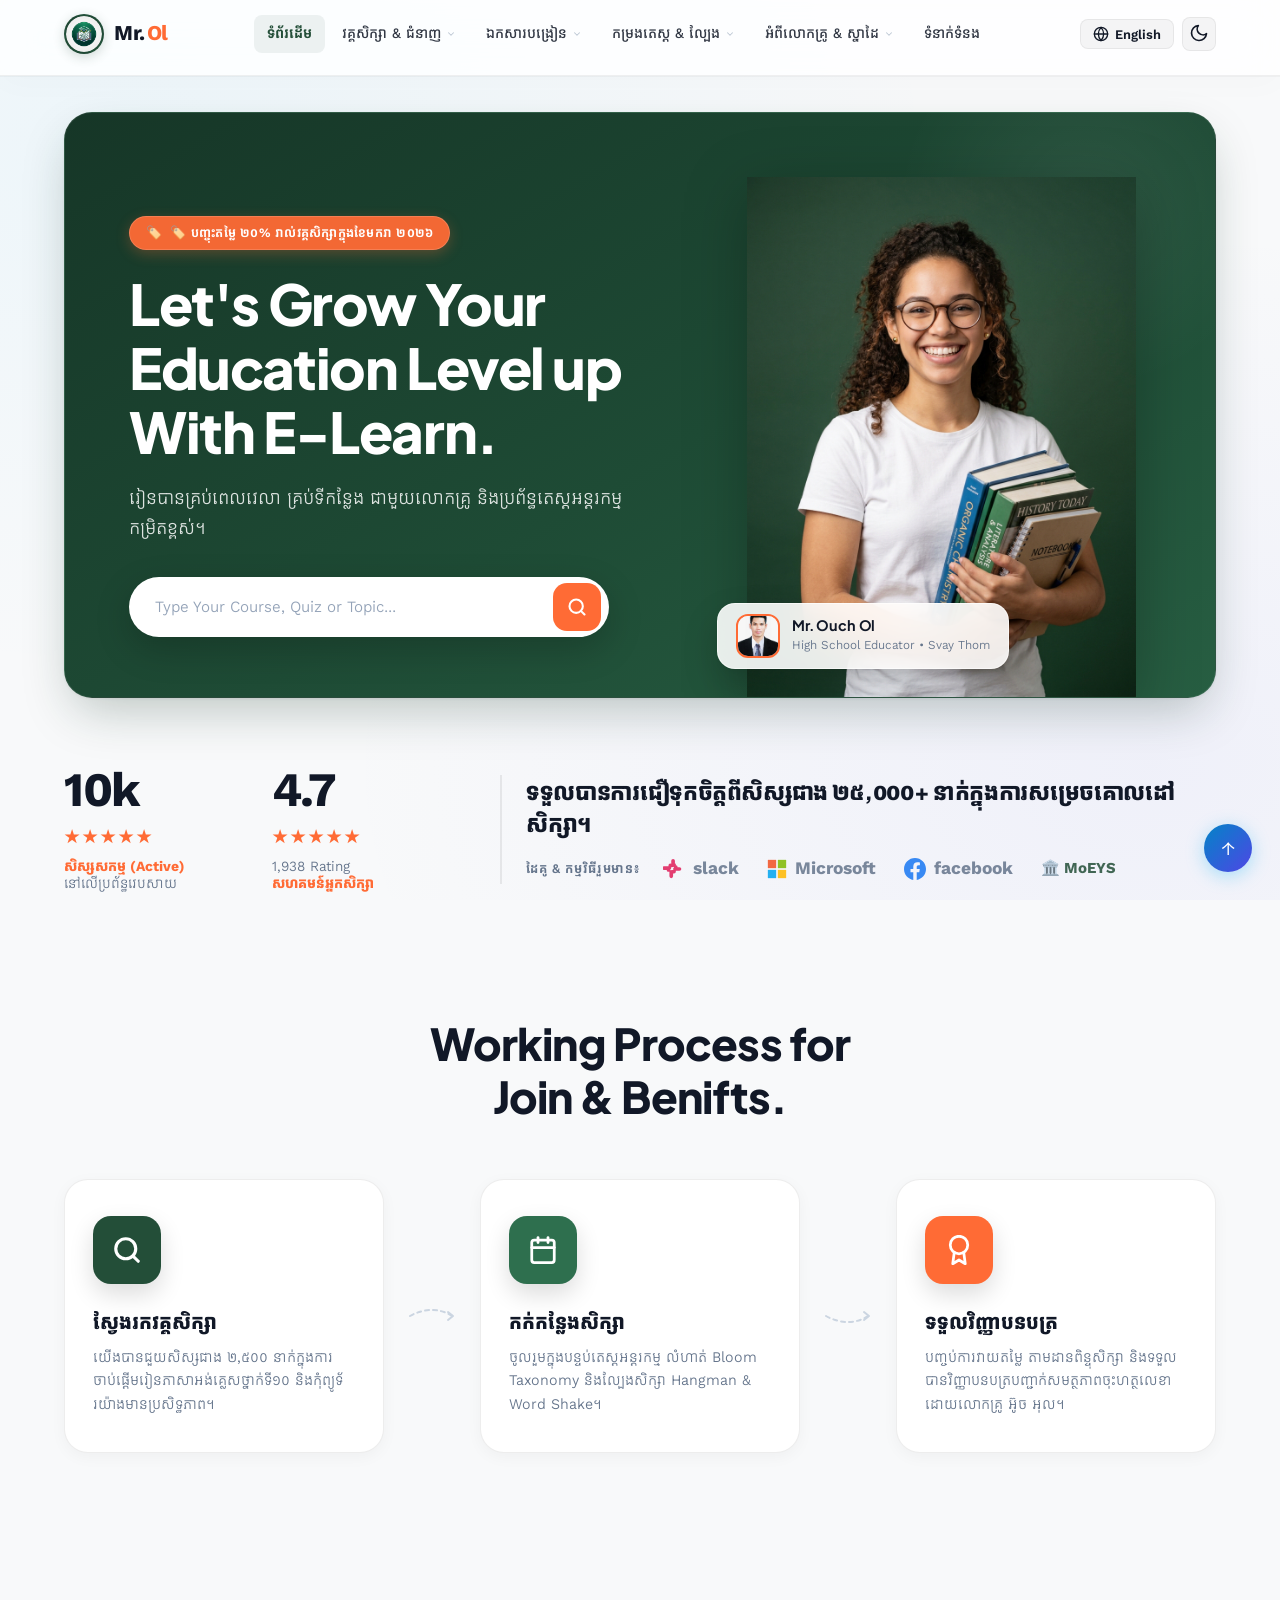
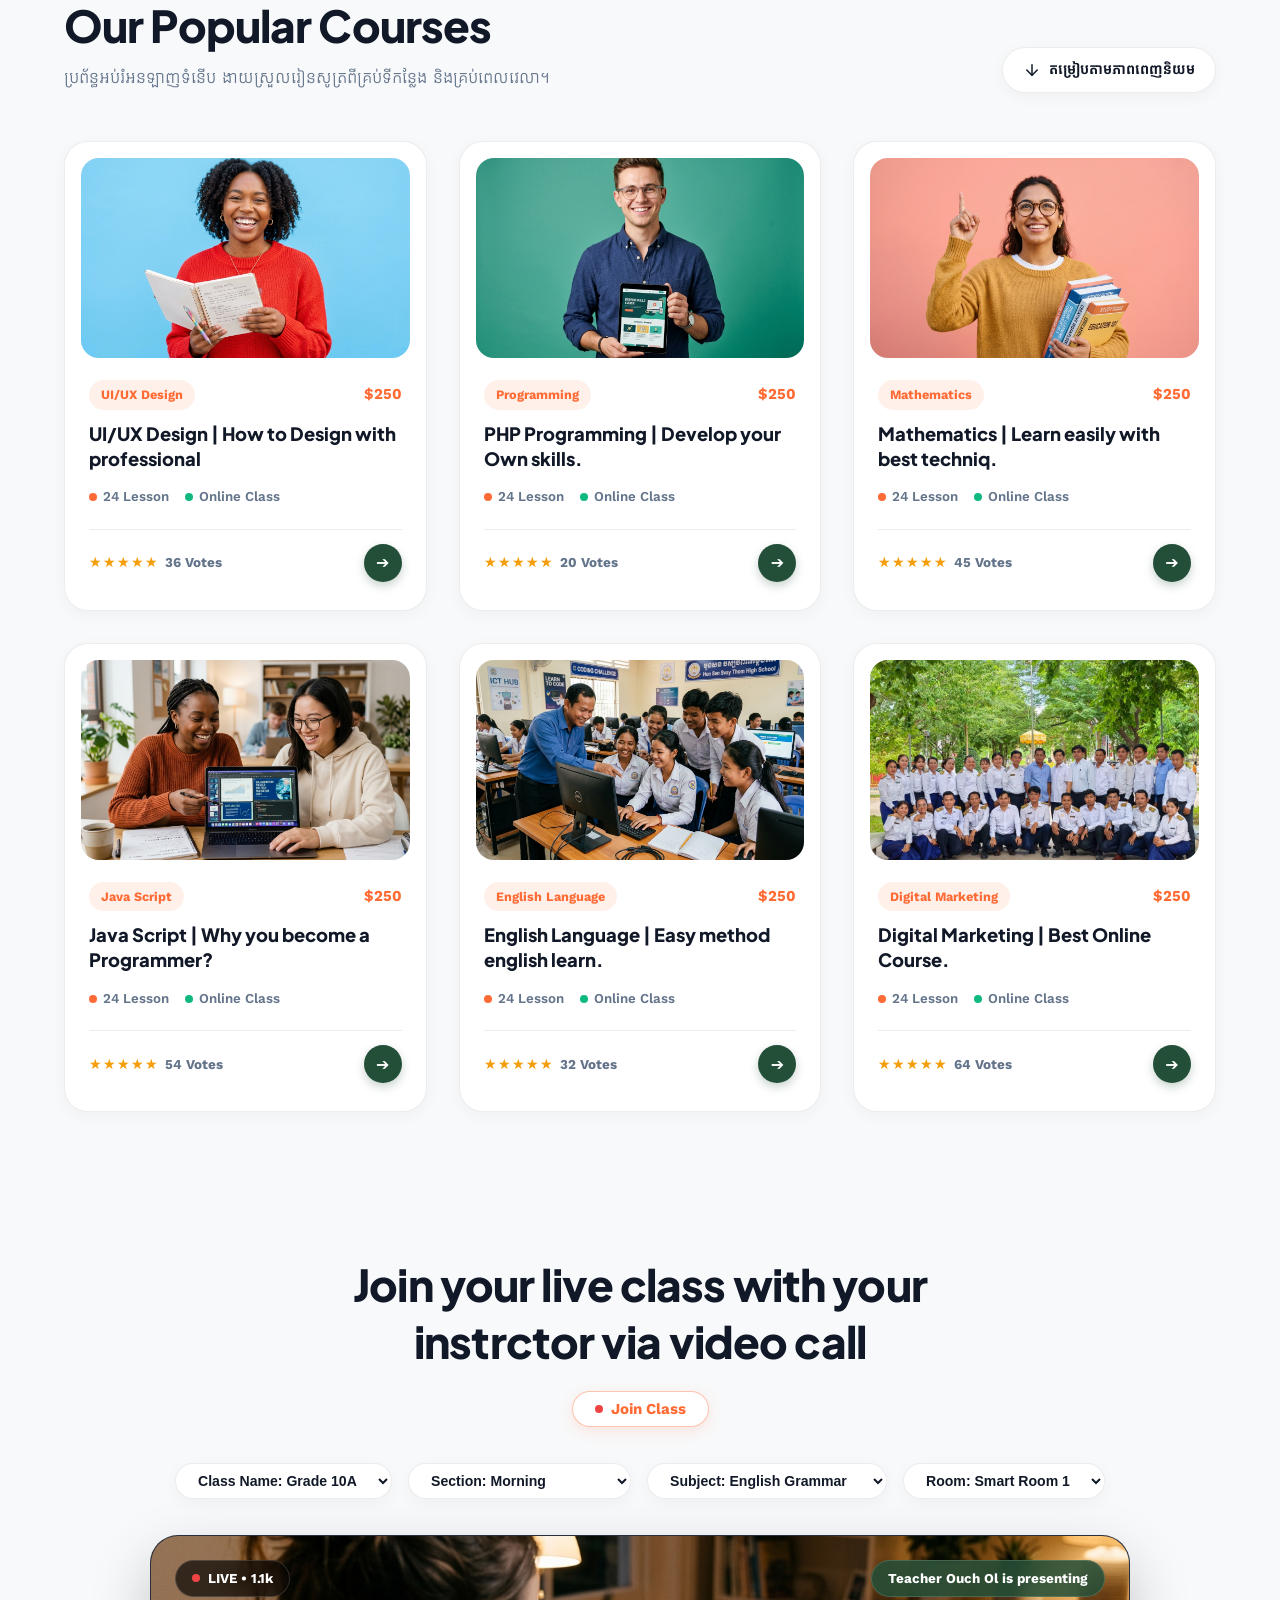
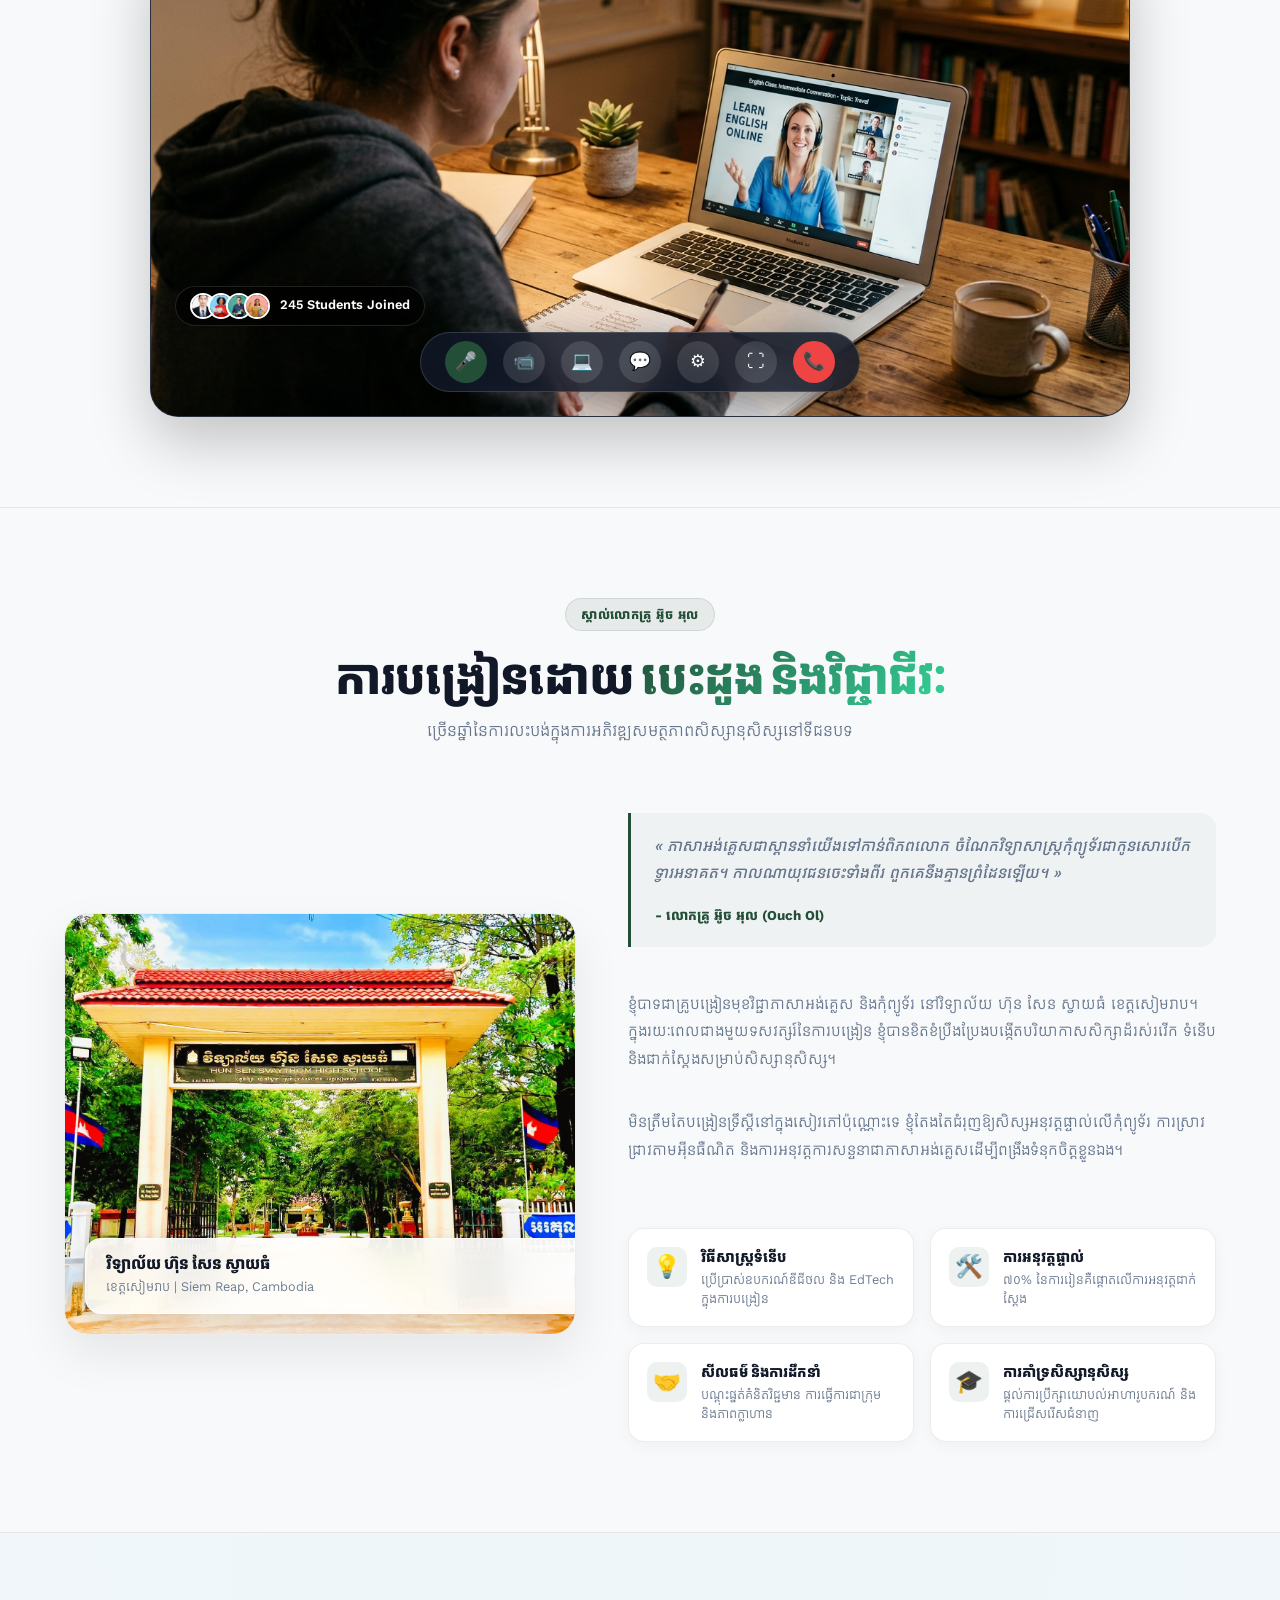
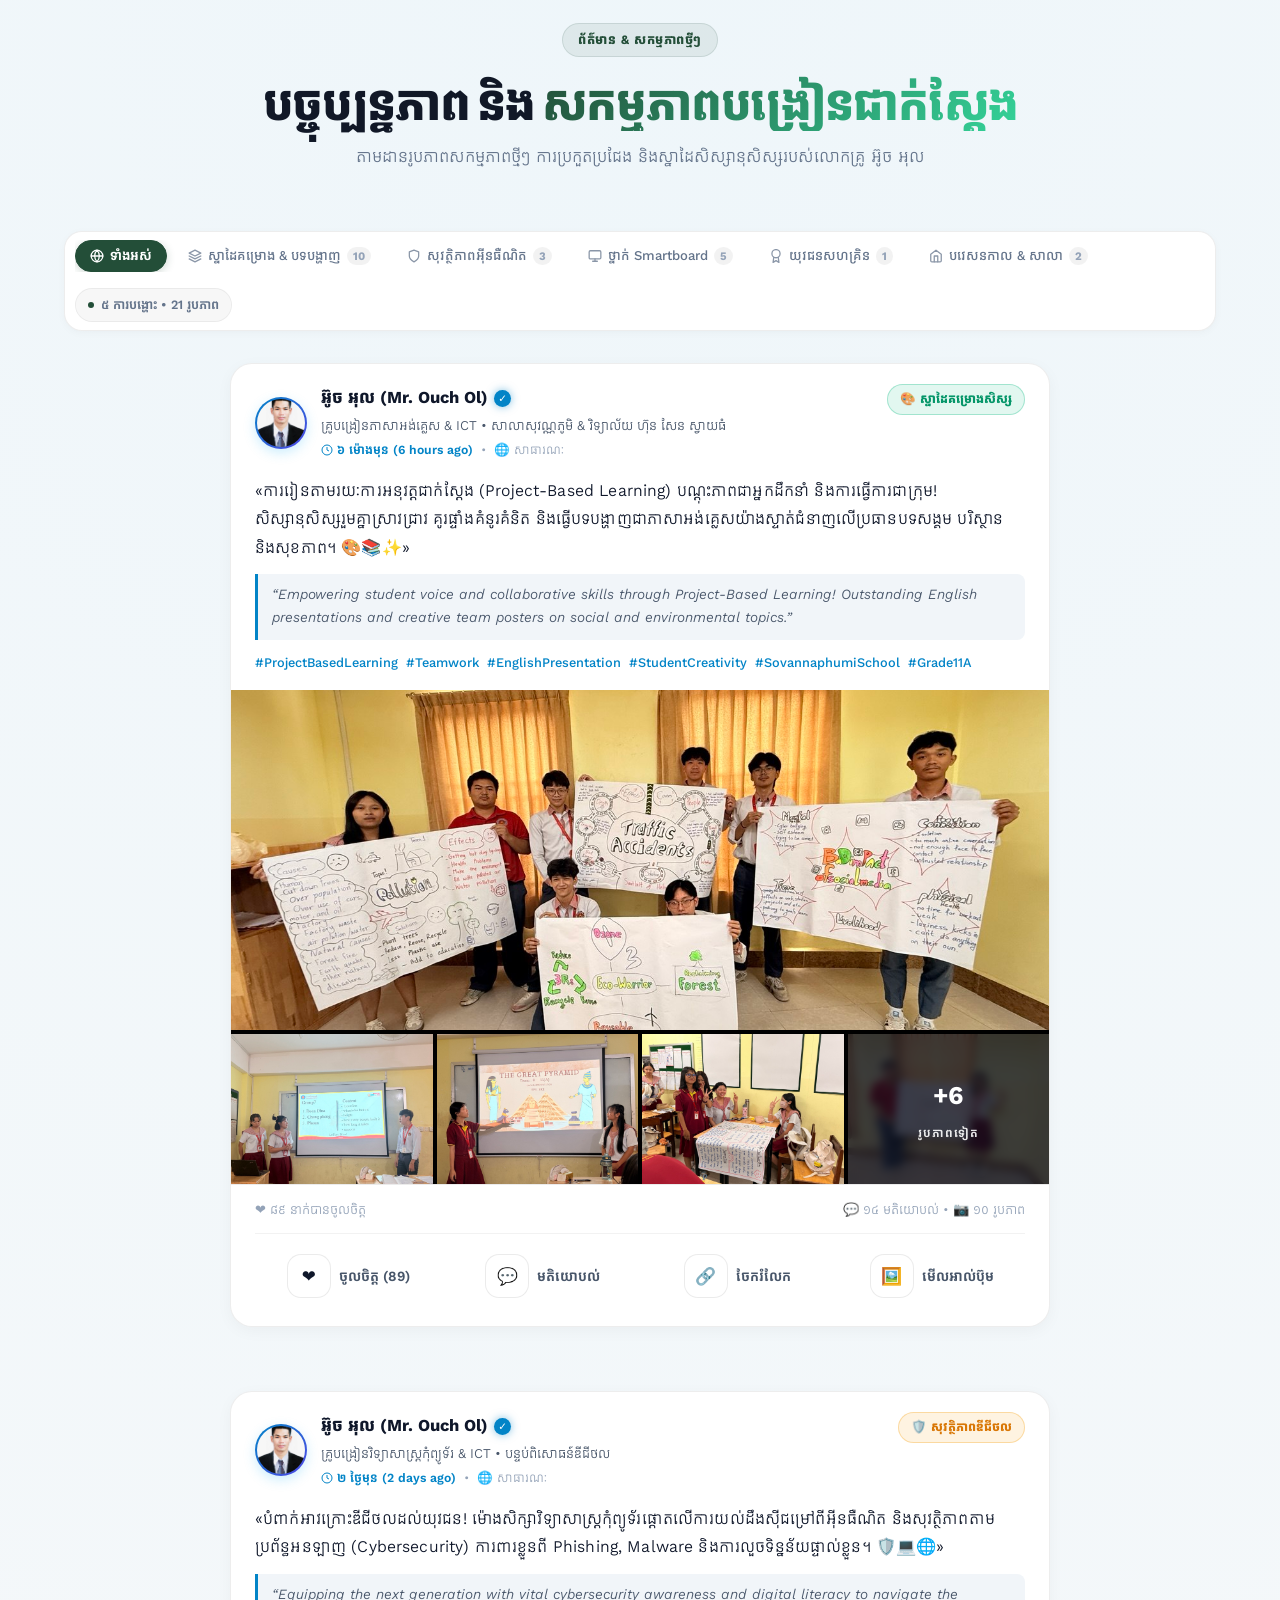
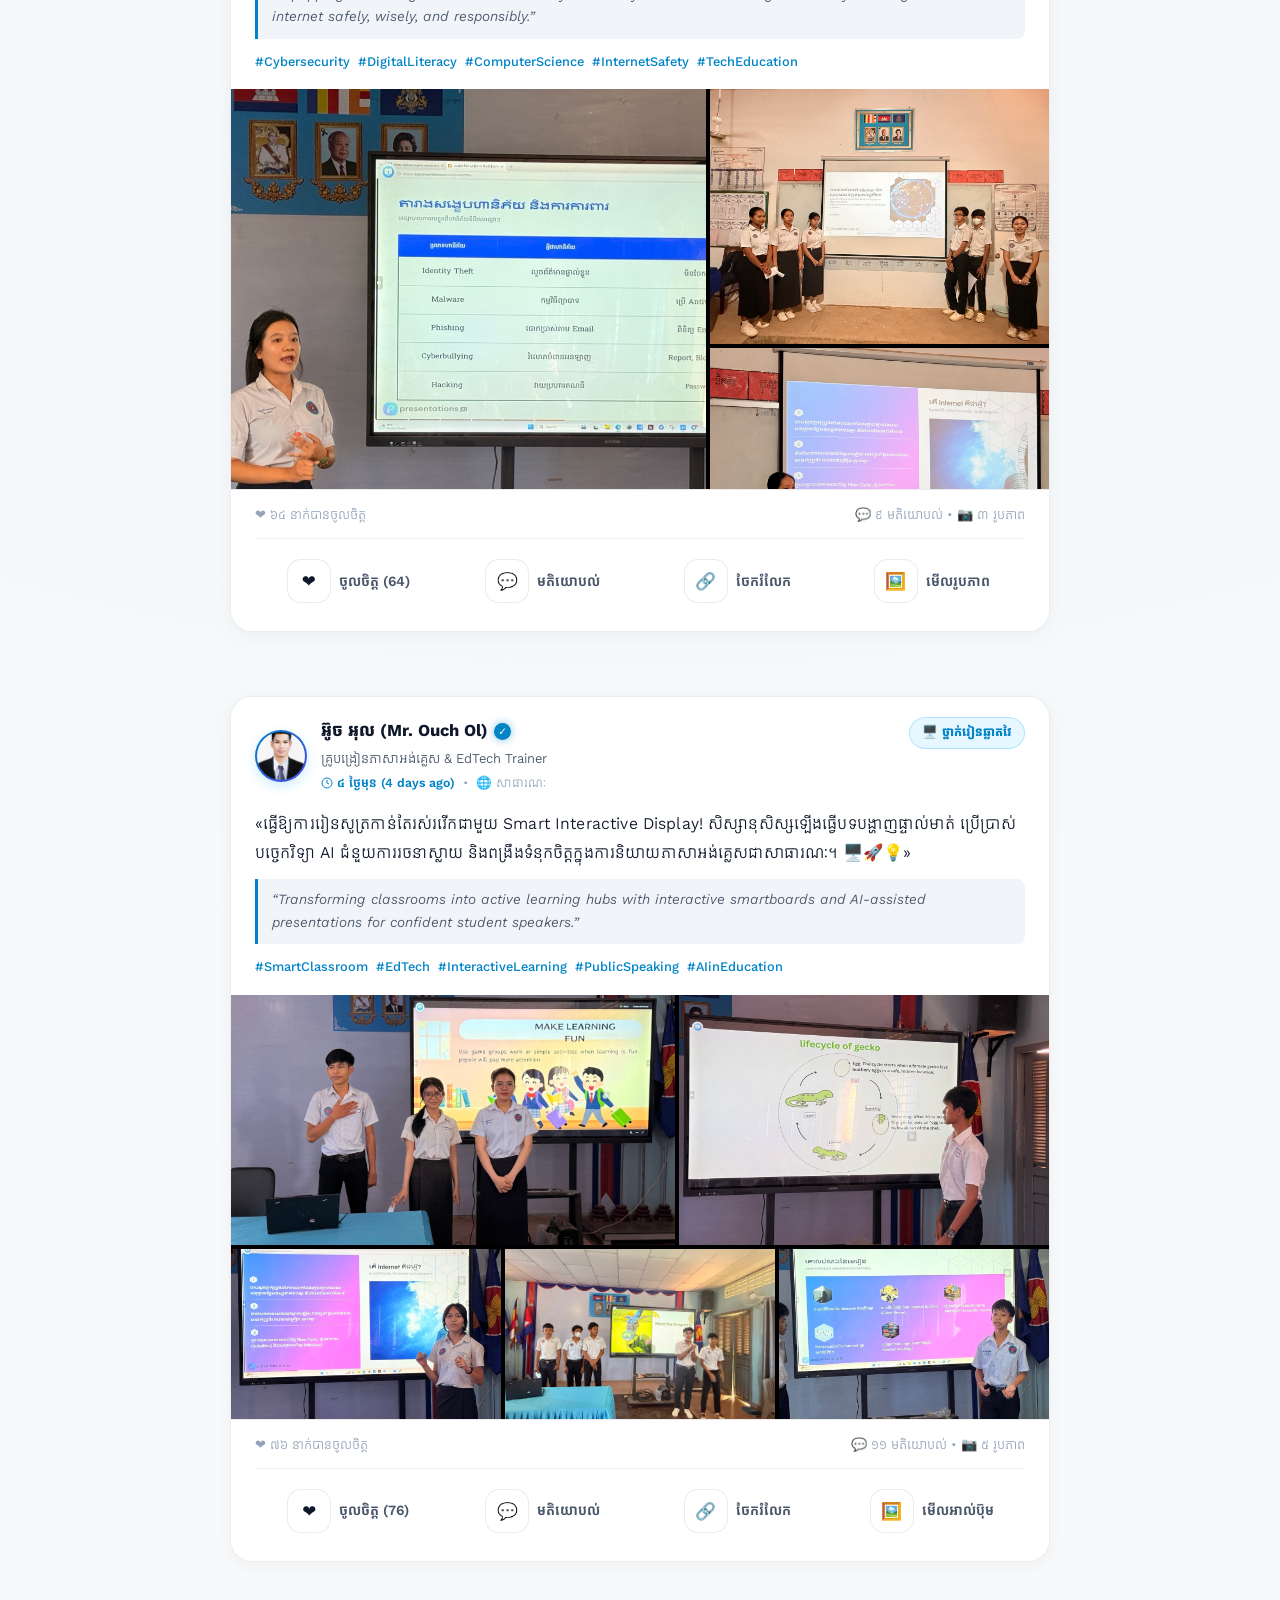
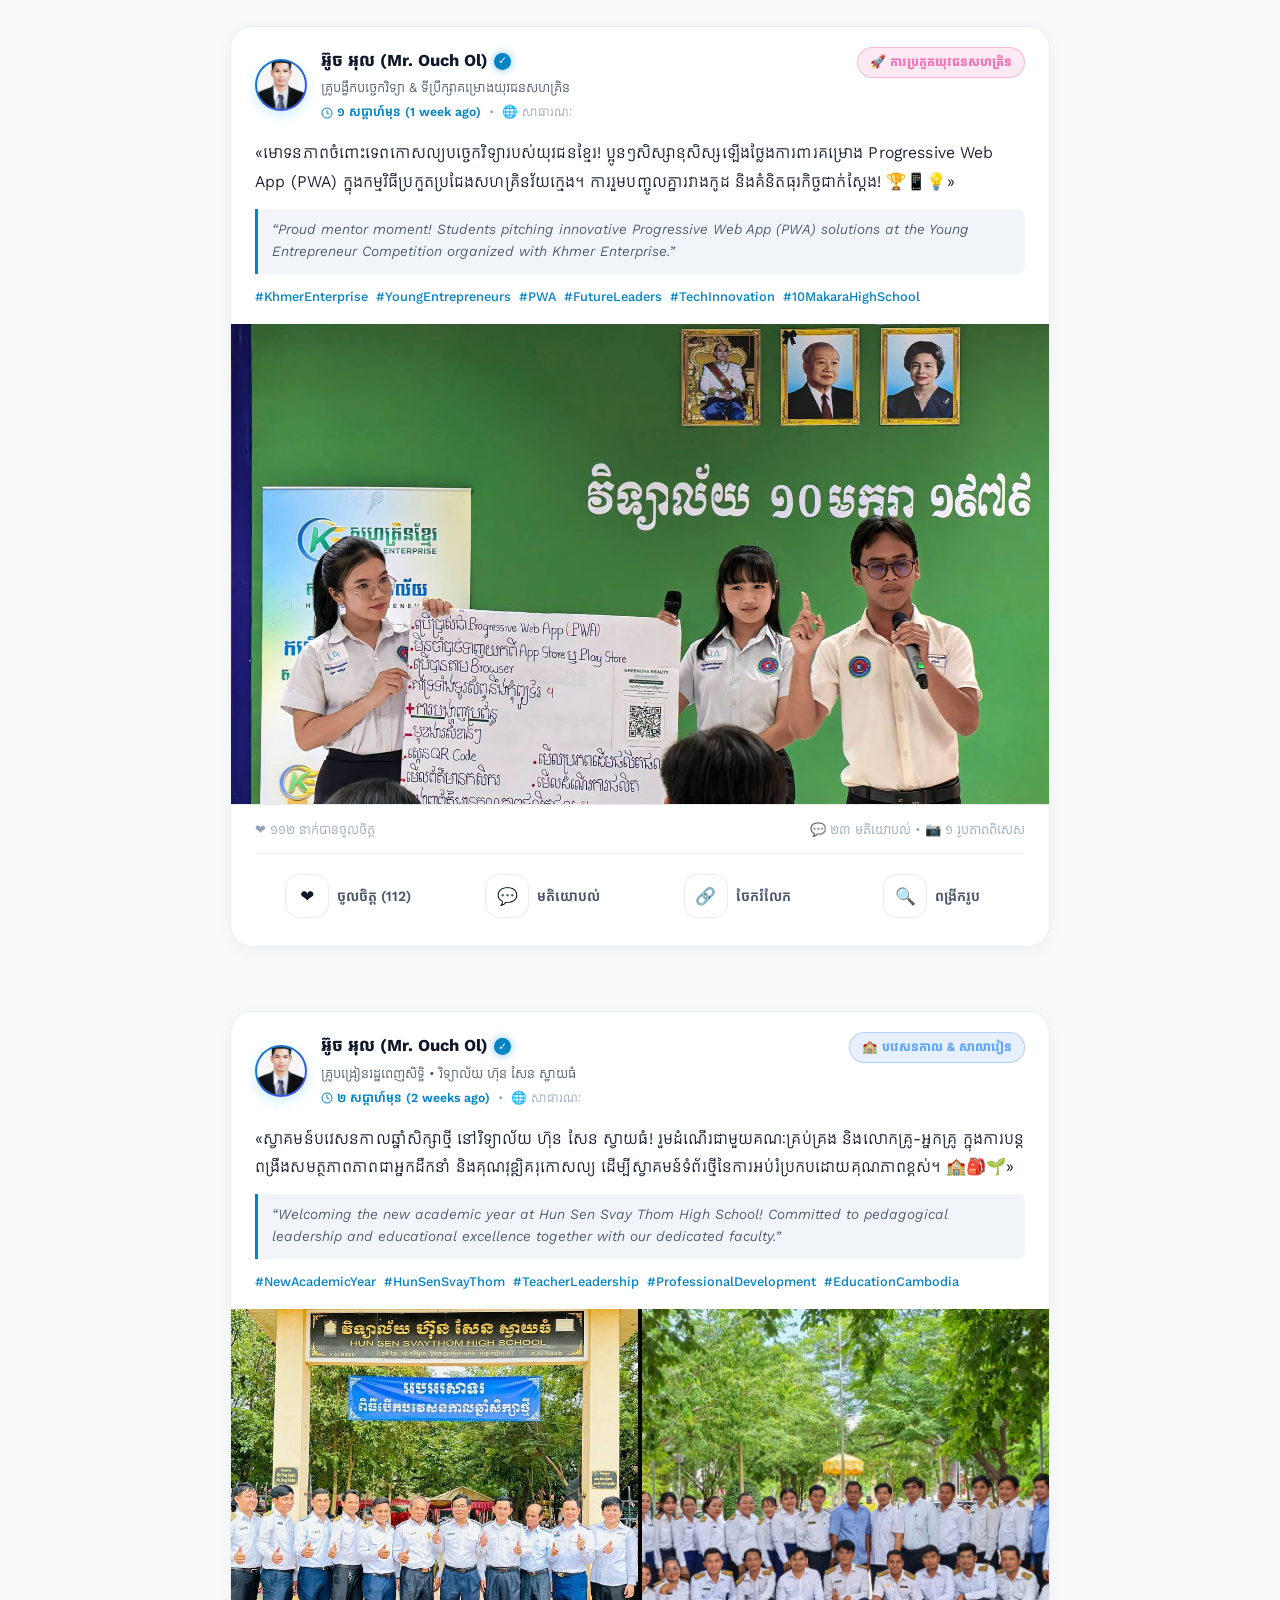
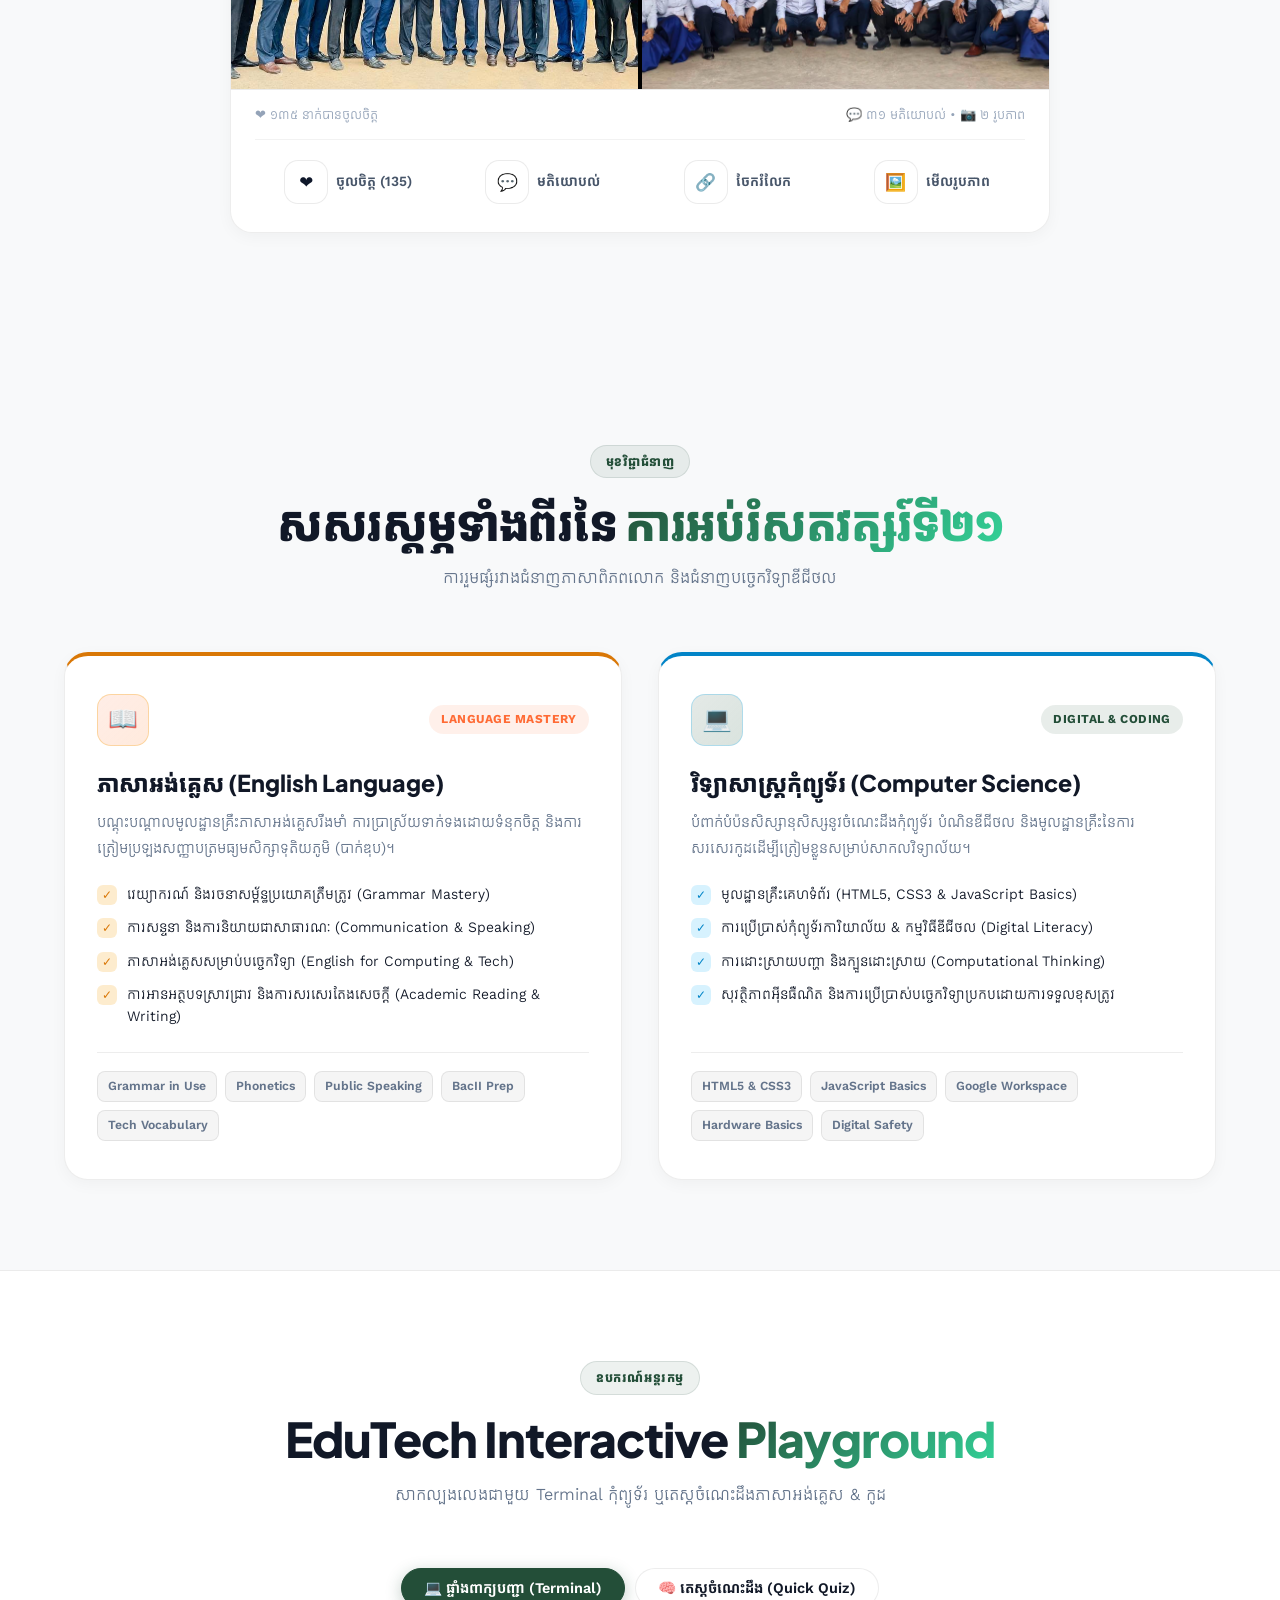
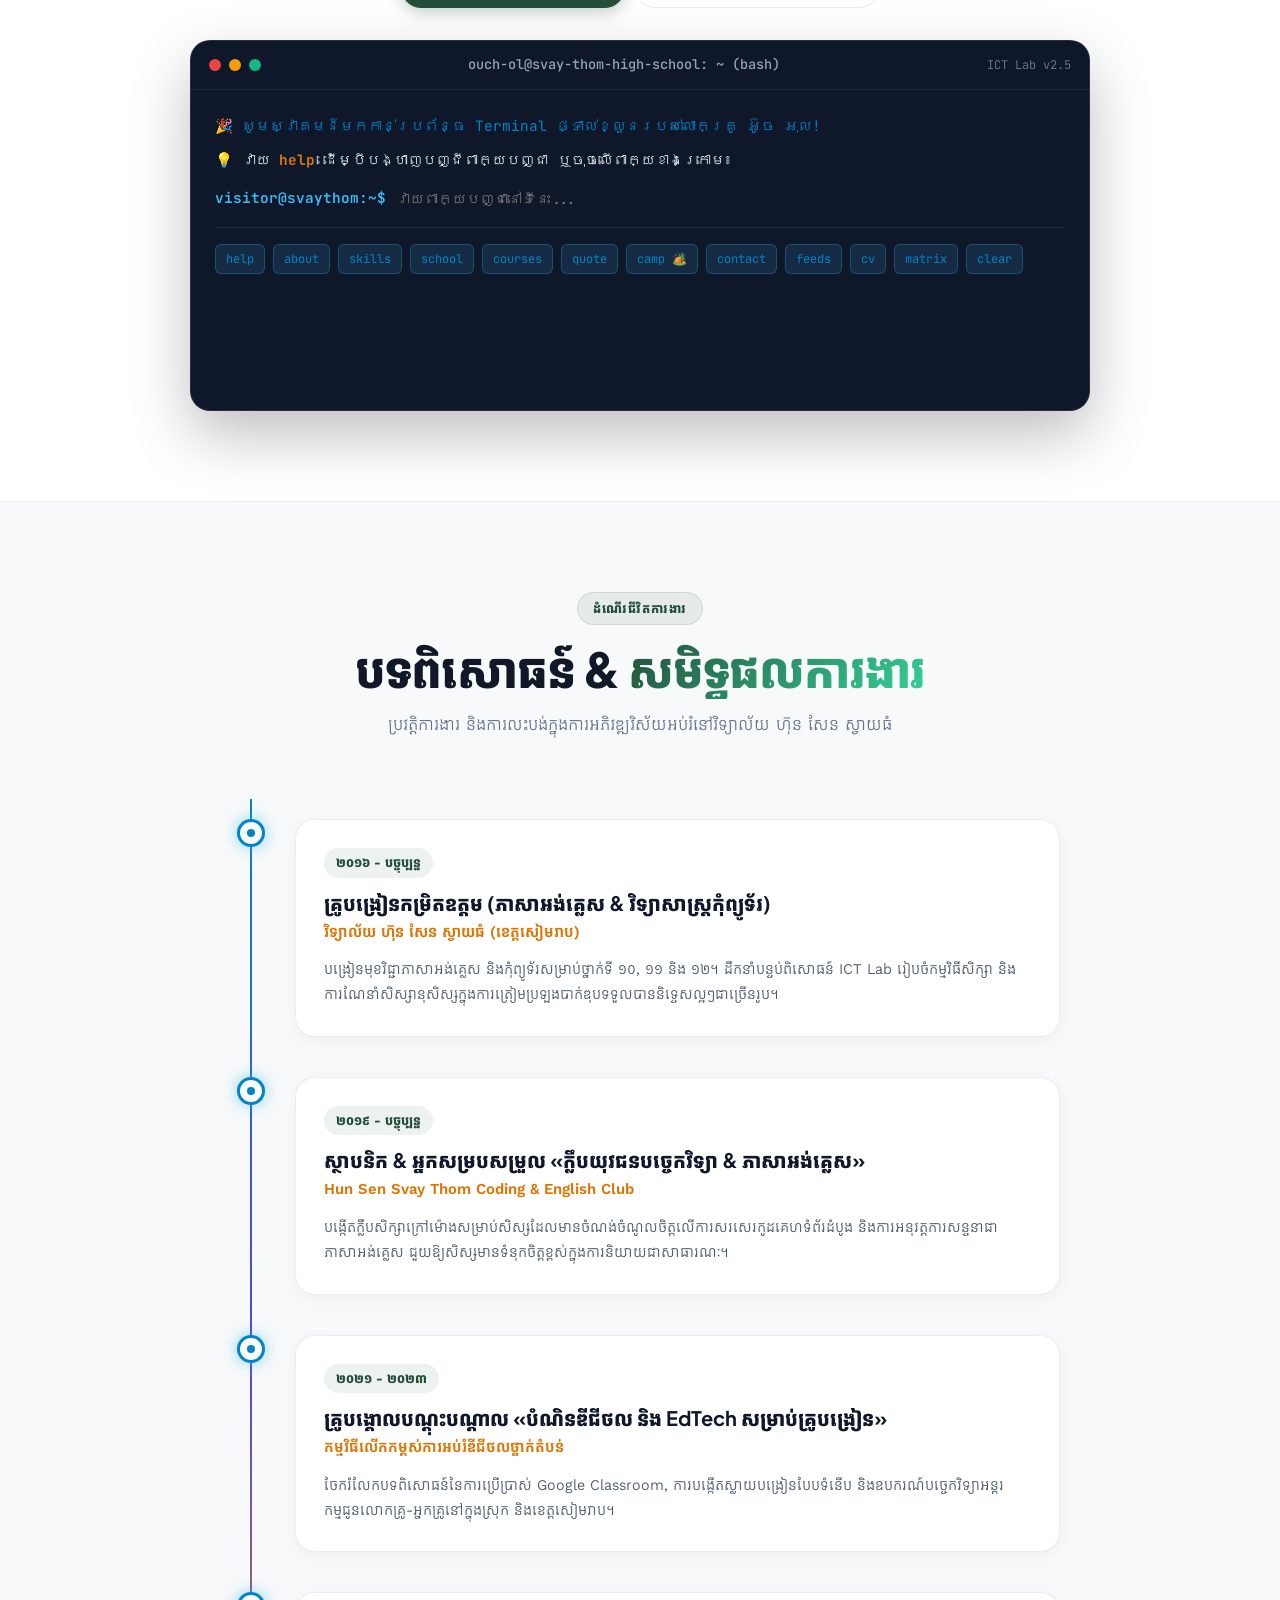
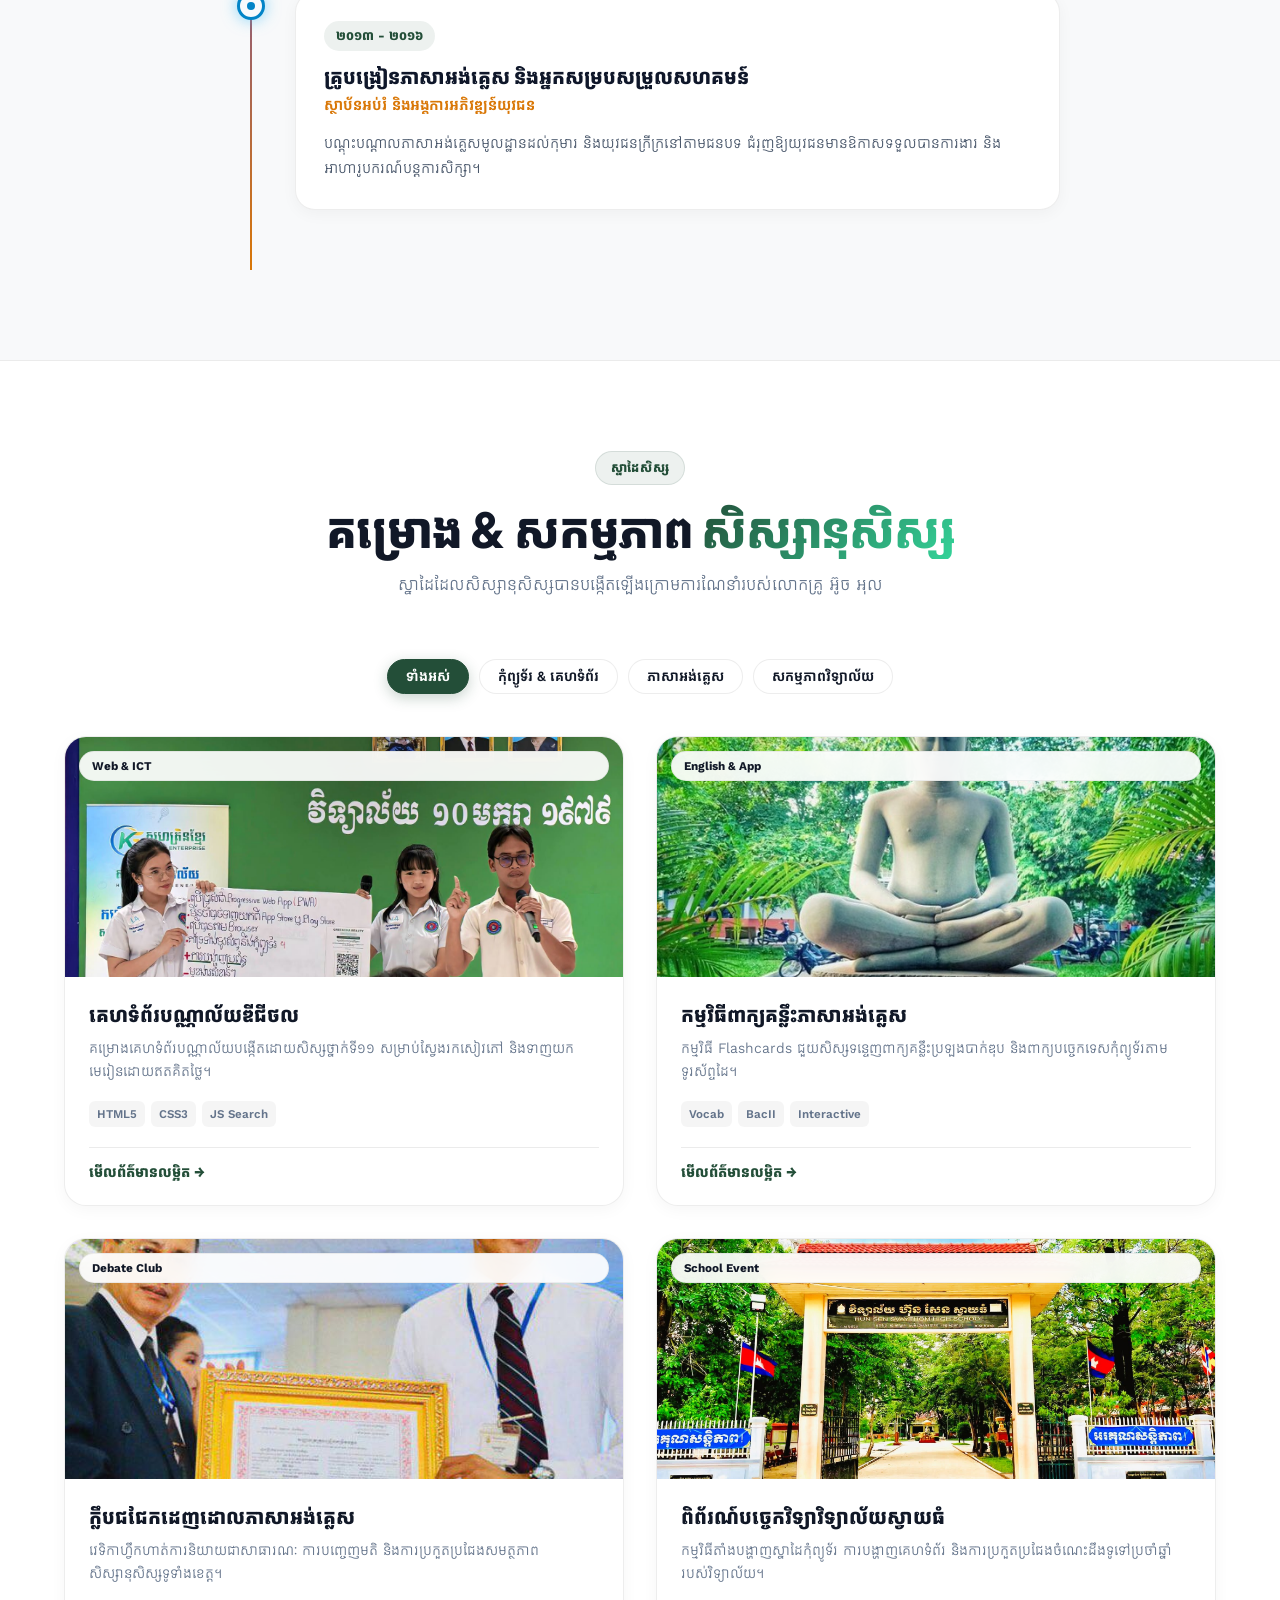
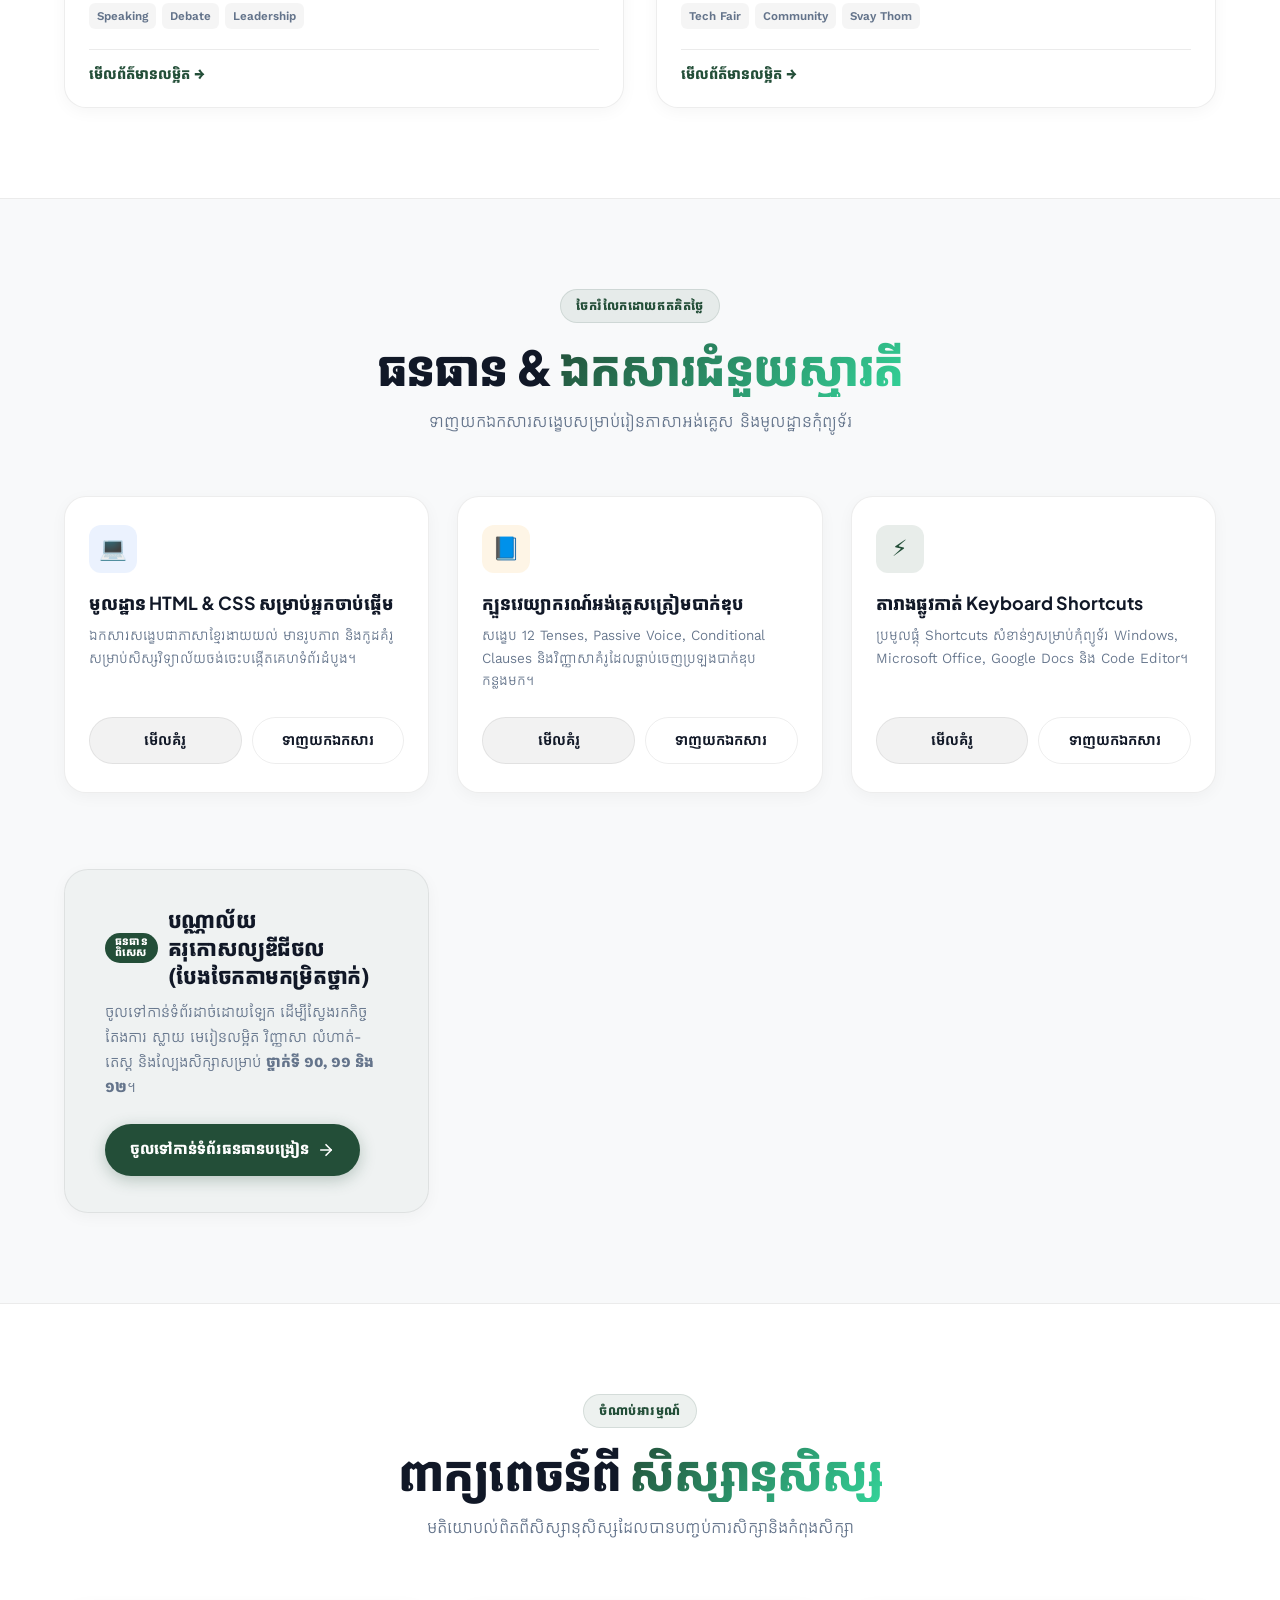
==== commit 62ec4dca: "Refactor navigation into 6 distinct categories, split teaching materials and quizzes/games, remove r" ====
--- a/index.html
+++ b/index.html
@@ -3,12 +3,12 @@
 <head>
   <meta charset="UTF-8">
   <meta name="viewport" content="width=device-width, initial-scale=1.0">
-  <title>E-Learn | Teacher Ouch Ol - English & ICT Educator | Hun Sen Svay Thom</title>
-  <meta name="description" content="E-Learn Platform by Teacher Ouch Ol. Learn English & Computer Science online with interactive quizzes, Bloom's Taxonomy tests, and educational games at Hun Sen Svay Thom High School.">
-  <meta name="keywords" content="E-Learn, Ouch Ol, Mr. OL English, Hun Sen Svay Thom High School, English Grade 10, ICT Teacher, English Educator, Bloom Taxonomy Quiz">
+  <title>Mr. Ol | Teacher Ouch Ol - English & ICT Educator | Hun Sen Svay Thom</title>
+  <meta name="description" content="Portfolio & Learning Platform by Teacher Ouch Ol (Mr. Ol). Learn English & Computer Science online with interactive quizzes, Bloom's Taxonomy tests, and educational games at Hun Sen Svay Thom High School.">
+  <meta name="keywords" content="Mr. Ol, Teacher Ouch Ol, Mr. OL English, Hun Sen Svay Thom High School, English Grade 10, ICT Teacher, English Educator, Bloom Taxonomy Quiz">
   
   <!-- Favicon -->
-  <link rel="icon" type="image/svg+xml" href="data:image/svg+xml,<svg xmlns='http://www.w3.org/2000/svg' viewBox='0 0 24 24' fill='%23FF6B35'><path d='M12 2L2 7l10 5 10-5-10-5zM2 17l10 5 10-5M2 12l10 5 10-5'/></svg>">
+  <link rel="icon" type="image/jpeg" href="assets/images/mr_ol_logo.jpg">
   
   <!-- Google Fonts -->
   <link rel="preconnect" href="https://fonts.googleapis.com">
@@ -34,17 +34,13 @@
   <header id="site-header" class="site-header">
     <div class="container navbar">
       <!-- Professional Brand Logo (Apple-clean Aesthetic) -->
-      <a href="#home" class="brand-logo" aria-label="E-Learn Platform">
+      <a href="#home" class="brand-logo" aria-label="Mr. Ol Portfolio">
         <div class="brand-logo-elearn">
           <div class="brand-icon-elearn">
-            <svg width="22" height="22" viewBox="0 0 24 24" fill="none" stroke="currentColor" stroke-width="2.3" stroke-linecap="round" stroke-linejoin="round">
-              <path d="M22 10v6M2 10l10-5 10 5-10 5z"/>
-              <path d="M6 12v5c3 3 9 3 12 0v-5"/>
-            </svg>
+            <img src="assets/images/mr_ol_logo.jpg" alt="Mr. Ol Logo" class="brand-img-logo">
           </div>
           <div class="brand-title-wrap">
-            <span class="brand-title-elearn">E-<span>Learn</span></span>
-            <span class="brand-sub-badge">EDU</span>
+            <span class="brand-title-elearn">Mr. <span>Ol</span></span>
           </div>
         </div>
       </a>
@@ -58,7 +54,7 @@
           </a>
         </li>
 
-        <!-- 2. វគ្គសិក្សា & ជំនាញ (Courses & Skills) -->
+        <!-- 2. វគ្គសិក្សា & ជំនាញ (Courses & Skills - Teaching Focus) -->
         <li class="nav-item has-dropdown">
           <a href="#courses" class="nav-link">
             <span data-i18n="nav_courses">វគ្គសិក្សា & ជំនាញ</span>
@@ -67,7 +63,7 @@
             </span>
           </a>
           <div class="dropdown-menu">
-            <div class="dropdown-group-header">មុខវិជ្ជាបង្រៀនចម្បង</div>
+            <div class="dropdown-group-header">ជំនាញបង្រៀនចម្បង</div>
             <a href="#disciplines" class="dropdown-link">
               <span class="item-icon">
                 <svg width="15" height="15" viewBox="0 0 24 24" fill="none" stroke="currentColor" stroke-width="2.2" stroke-linecap="round" stroke-linejoin="round"><path d="M4 19.5A2.5 2.5 0 0 1 6.5 17H20"></path><path d="M6.5 2H20v20H6.5A2.5 2.5 0 0 1 4 19.5v-15A2.5 2.5 0 0 1 6.5 2z"></path></svg>
@@ -104,17 +100,17 @@
             </a>
             <a href="#process" class="dropdown-link">
               <span class="item-icon">
-                <svg width="15" height="15" viewBox="0 0 24 24" fill="none" stroke="currentColor" stroke-width="2.2" stroke-linecap="round" stroke-linejoin="round"><path d="M14 2H6a2 2 0 0 0-2 2v16a2 2 0 0 0 2 2h12a2 2 0 0 0 2-2V8z"></path><polyline points="14 2 14 8 20 8"></polyline><line x1="16" y1="13" x2="8" y2="13"></line><line x1="16" y1="17" x2="8" y2="17"></line><polyline points="10 9 9 9 8 9"></polyline></svg>
+                <svg width="15" height="15" viewBox="0 0 24 24" fill="none" stroke="currentColor" stroke-width="2.2" stroke-linecap="round" stroke-linejoin="round"><path d="M14 2H6a2 2 0 0 0-2 2v16a2 2 0 0 0 2 2h12a2 2 0 0 0 2-2V8z"></path><polyline points="14 2 14 8 20 8"></polyline><line x1="16" y1="13" x2="8" y2="13"></line><line x1="16" y1="17" x2="8" y2="17"></line></svg>
               </span>
               <span data-i18n="sub_process">ដំណើរការសិក្សា</span>
             </a>
           </div>
         </li>
 
-        <!-- 3. ធនធាន & តេស្ត (Resources & Tests) -->
+        <!-- 3. ឯកសារបង្រៀន (Teaching Materials - Dedicated Teaching Portal) -->
         <li class="nav-item has-dropdown">
           <a href="teaching.html" class="nav-link">
-            <span data-i18n="nav_teaching">ធនធាន & តេស្ត</span>
+            <span data-i18n="nav_teaching_materials">ឯកសារបង្រៀន</span>
             <span class="nav-arrow">
               <svg width="10" height="10" viewBox="0 0 24 24" fill="none" stroke="currentColor" stroke-width="2.5" stroke-linecap="round" stroke-linejoin="round"><polyline points="6 9 12 15 18 9"></polyline></svg>
             </span>
@@ -125,7 +121,7 @@
               <span class="item-icon">
                 <svg width="15" height="15" viewBox="0 0 24 24" fill="none" stroke="currentColor" stroke-width="2.2" stroke-linecap="round" stroke-linejoin="round"><path d="M2 3h6a4 4 0 0 1 4 4v14a3 3 0 0 0-3-3H2z"></path><path d="M22 3h-6a4 4 0 0 0-4 4v14a3 3 0 0 1 3-3h7z"></path></svg>
               </span>
-              <span data-i18n="sub_all_materials">ធនធានសរុបទាំងអស់</span>
+              <span data-i18n="sub_all_materials">ឯកសារបង្រៀនសរុបទាំងអស់</span>
               <span class="badge-mini badge-green">New</span>
             </a>
             <a href="teaching.html?cat=plans" class="dropdown-link">
@@ -146,47 +142,81 @@
               </span>
               <span data-i18n="sub_notes_exams">មេរៀនលម្អិត & វិញ្ញាសា</span>
             </a>
-            <div class="dropdown-divider"></div>
-            <div class="dropdown-group-header">កម្រងតេស្ត & ល្បែងអប់រំ</div>
+          </div>
+        </li>
+
+        <!-- 4. កម្រងតេស្ត & ល្បែង (Quizzes & Educational Games) -->
+        <li class="nav-item has-dropdown">
+          <a href="tests.html" class="nav-link">
+            <span data-i18n="nav_quizzes_games">កម្រងតេស្ត & ល្បែង</span>
+            <span class="nav-arrow">
+              <svg width="10" height="10" viewBox="0 0 24 24" fill="none" stroke="currentColor" stroke-width="2.5" stroke-linecap="round" stroke-linejoin="round"><polyline points="6 9 12 15 18 9"></polyline></svg>
+            </span>
+          </a>
+          <div class="dropdown-menu">
+            <div class="dropdown-group-header">ប្រព័ន្ធតេស្តចំណេះដឹង</div>
             <a href="tests.html" class="dropdown-link highlight-tests">
               <span class="item-icon">
                 <svg width="15" height="15" viewBox="0 0 24 24" fill="none" stroke="currentColor" stroke-width="2.2" stroke-linecap="round" stroke-linejoin="round"><circle cx="12" cy="12" r="10"></circle><circle cx="12" cy="12" r="6"></circle><circle cx="12" cy="12" r="2"></circle></svg>
               </span>
-              <span data-i18n="submenu_tests_hub">តេស្ត & កម្រងសំណួរថ្នាក់ទី១០</span>
+              <span data-i18n="sub_grade10_tests">តេស្តភាសាអង់គ្លេសថ្នាក់ទី១០</span>
               <span class="badge-mini badge-orange">Bloom A1-C1</span>
             </a>
+            <div class="dropdown-divider"></div>
+            <div class="dropdown-group-header">ល្បែងសិក្សាពេញអេក្រង់ (Full Arena)</div>
             <a href="hangman.html" class="dropdown-link highlight-hangman">
               <span class="item-icon">
                 <svg width="15" height="15" viewBox="0 0 24 24" fill="none" stroke="currentColor" stroke-width="2.2" stroke-linecap="round" stroke-linejoin="round"><polygon points="12 2 15.09 8.26 22 9.27 17 14.14 18.18 21.02 12 17.77 5.82 21.02 7 14.14 2 9.27 8.91 8.26 12 2"></polygon></svg>
               </span>
-              <span data-i18n="game_hangman">ល្បែង Hangman</span>
+              <span data-i18n="sub_hangman_game">ល្បែងពាក្យ Hangman Arena</span>
               <span class="badge-mini badge-pink">Game</span>
             </a>
             <a href="wordshake.html" class="dropdown-link highlight-wordshake">
               <span class="item-icon">
                 <svg width="15" height="15" viewBox="0 0 24 24" fill="none" stroke="currentColor" stroke-width="2.2" stroke-linecap="round" stroke-linejoin="round"><rect x="3" y="3" width="7" height="7"></rect><rect x="14" y="3" width="7" height="7"></rect><rect x="14" y="14" width="7" height="7"></rect><rect x="3" y="14" width="7" height="7"></rect></svg>
               </span>
-              <span data-i18n="game_wordshake2">ល្បែង Word Shake II</span>
+              <span data-i18n="sub_wordshake_game">ល្បែងពាក្យ Word Shake II</span>
               <span class="badge-mini badge-gold">Game</span>
             </a>
           </div>
         </li>
 
-        <!-- 4. សកម្មភាព & ស្នាដៃ (Activities & Showcase) -->
+        <!-- 5. អំពីលោកគ្រូ & ស្នាដៃ (About Educator & Achievements) -->
         <li class="nav-item has-dropdown">
-          <a href="#newsfeed" class="nav-link">
-            <span data-i18n="nav_newsfeed">សកម្មភាព & ស្នាដៃ</span>
+          <a href="#about" class="nav-link">
+            <span data-i18n="nav_about_experience">អំពីលោកគ្រូ & ស្នាដៃ</span>
             <span class="nav-arrow">
               <svg width="10" height="10" viewBox="0 0 24 24" fill="none" stroke="currentColor" stroke-width="2.5" stroke-linecap="round" stroke-linejoin="round"><polyline points="6 9 12 15 18 9"></polyline></svg>
             </span>
           </a>
-          <div class="dropdown-menu">
-            <div class="dropdown-group-header">បច្ចុប្បន្នភាព & ស្នាដៃ</div>
+          <div class="dropdown-menu dropdown-menu-right">
+            <div class="dropdown-group-header">ប្រវត្តិរូប & វិជ្ជាជីវៈ</div>
+            <a href="#about" class="dropdown-link">
+              <span class="item-icon">
+                <svg width="15" height="15" viewBox="0 0 24 24" fill="none" stroke="currentColor" stroke-width="2.2" stroke-linecap="round" stroke-linejoin="round"><path d="M20 21v-2a4 4 0 0 0-4-4H8a4 4 0 0 0-4 4v2"></path><circle cx="12" cy="7" r="4"></circle></svg>
+              </span>
+              <span data-i18n="sub_about_me">ប្រវត្តិលោកគ្រូ អ៊ូច អុល</span>
+            </a>
+            <a href="#experience" class="dropdown-link">
+              <span class="item-icon">
+                <svg width="15" height="15" viewBox="0 0 24 24" fill="none" stroke="currentColor" stroke-width="2.2" stroke-linecap="round" stroke-linejoin="round"><circle cx="12" cy="12" r="10"></circle><polyline points="12 6 12 12 16 14"></polyline></svg>
+              </span>
+              <span data-i18n="sub_experience">បទពិសោធន៍ & សមិទ្ធផល</span>
+            </a>
+            <a href="cv.html" target="_blank" class="dropdown-link highlight-cv">
+              <span class="item-icon">
+                <svg width="15" height="15" viewBox="0 0 24 24" fill="none" stroke="currentColor" stroke-width="2.2" stroke-linecap="round" stroke-linejoin="round"><path d="M14 2H6a2 2 0 0 0-2 2v16a2 2 0 0 0 2 2h12a2 2 0 0 0 2-2V8z"></path><polyline points="14 2 14 8 20 8"></polyline><line x1="16" y1="13" x2="8" y2="13"></line><line x1="16" y1="17" x2="8" y2="17"></line><polyline points="10 9 9 9 8 9"></polyline></svg>
+              </span>
+              <span data-i18n="sub_cv">ប្រវត្តិរូបសង្ខេប (CV / Resume)</span>
+              <span class="badge-mini badge-gray">PDF</span>
+            </a>
+            <div class="dropdown-divider"></div>
+            <div class="dropdown-group-header">សកម្មភាព & ស្នាដៃជាក់ស្ដែង</div>
             <a href="#newsfeed" class="dropdown-link">
               <span class="item-icon">
                 <svg width="15" height="15" viewBox="0 0 24 24" fill="none" stroke="currentColor" stroke-width="2.2" stroke-linecap="round" stroke-linejoin="round"><path d="M19 20H5a2 2 0 0 1-2-2V6a2 2 0 0 1 2-2h10a2 2 0 0 1 2 2v1m2 13a2 2 0 0 1-2-2V7m2 13a2 2 0 0 0 2-2V9a2 2 0 0 0-2-2h-2m-4-3H9M7 16h6M7 8h6v4H7V8z"></path></svg>
               </span>
-              <span data-i18n="sub_newsfeeds">ព័ត៌មាន & សកម្មភាពថ្មីៗ</span>
+              <span data-i18n="sub_newsfeeds">ព័ត៌មាន & សកម្មភាពបង្រៀន</span>
               <span class="badge-mini badge-hot">Hot</span>
             </a>
             <a href="#projects" class="dropdown-link">
@@ -201,31 +231,10 @@
               </span>
               <span data-i18n="sub_testimonials">ចំណាប់អារម្មណ៍សិស្ស</span>
             </a>
-            <div class="dropdown-divider"></div>
-            <div class="dropdown-group-header">អំពីលោកគ្រូ & សាលារៀន</div>
-            <a href="#about" class="dropdown-link">
-              <span class="item-icon">
-                <svg width="15" height="15" viewBox="0 0 24 24" fill="none" stroke="currentColor" stroke-width="2.2" stroke-linecap="round" stroke-linejoin="round"><path d="M20 21v-2a4 4 0 0 0-4-4H8a4 4 0 0 0-4 4v2"></path><circle cx="12" cy="7" r="4"></circle></svg>
-              </span>
-              <span data-i18n="sub_about_me">អំពីលោកគ្រូ អ៊ូច អុល</span>
-            </a>
-            <a href="#experience" class="dropdown-link">
-              <span class="item-icon">
-                <svg width="15" height="15" viewBox="0 0 24 24" fill="none" stroke="currentColor" stroke-width="2.2" stroke-linecap="round" stroke-linejoin="round"><circle cx="12" cy="12" r="10"></circle><polyline points="12 6 12 12 16 14"></polyline></svg>
-              </span>
-              <span data-i18n="sub_experience">បទពិសោធន៍ & ប្រវត្តិការងារ</span>
-            </a>
-            <a href="cv.html" target="_blank" class="dropdown-link highlight-cv">
-              <span class="item-icon">
-                <svg width="15" height="15" viewBox="0 0 24 24" fill="none" stroke="currentColor" stroke-width="2.2" stroke-linecap="round" stroke-linejoin="round"><path d="M14 2H6a2 2 0 0 0-2 2v16a2 2 0 0 0 2 2h12a2 2 0 0 0 2-2V8z"></path><polyline points="14 2 14 8 20 8"></polyline><line x1="16" y1="13" x2="8" y2="13"></line><line x1="16" y1="17" x2="8" y2="17"></line><polyline points="10 9 9 9 8 9"></polyline></svg>
-              </span>
-              <span data-i18n="sub_cv">ប្រវត្តិរូបសង្ខេប</span>
-              <span class="badge-mini badge-gray">PDF</span>
-            </a>
           </div>
         </li>
 
-        <!-- 5. ទំនាក់ទំនង (Contact) -->
+        <!-- 6. ទំនាក់ទំនង (Contact) -->
         <li class="nav-item">
           <a href="#contact" class="nav-link">
             <span data-i18n="nav_contact">ទំនាក់ទំនង</span>
--- a/css/elearn-pro.css
+++ b/css/elearn-pro.css
@@ -92,40 +92,51 @@
 }
 
 .brand-icon-elearn {
-  width: 36px;
-  height: 36px;
-  border-radius: 10px;
+  width: 40px;
+  height: 40px;
+  border-radius: 50%;
   background: linear-gradient(135deg, #1C4431 0%, #24543C 100%);
   display: flex;
   align-items: center;
   justify-content: center;
   color: #ffffff;
-  border: 1px solid rgba(255, 255, 255, 0.15);
-  box-shadow: 0 2px 8px rgba(28, 68, 49, 0.18);
-  transition: all 0.25s cubic-bezier(0.16, 1, 0.3, 1);
+  border: 2px solid rgba(35, 78, 56, 0.2);
+  box-shadow: 0 3px 12px rgba(28, 68, 49, 0.2);
+  overflow: hidden;
+  transition: all 0.3s cubic-bezier(0.16, 1, 0.3, 1);
+  flex-shrink: 0;
+}
+
+.brand-icon-elearn img.brand-img-logo {
+  width: 100%;
+  height: 100%;
+  object-fit: cover;
+  border-radius: 50%;
+  display: block;
 }
 
 [data-theme="dark"] .brand-icon-elearn {
   background: linear-gradient(135deg, #234E38 0%, #2D6347 100%);
-  box-shadow: 0 2px 10px rgba(35, 78, 56, 0.4);
+  border-color: rgba(52, 211, 153, 0.3);
+  box-shadow: 0 3px 14px rgba(35, 78, 56, 0.5);
 }
 
 .brand-logo:hover .brand-icon-elearn {
-  transform: scale(1.05);
-  background: linear-gradient(135deg, var(--elearn-orange) 0%, #FF8C42 100%);
-  box-shadow: 0 4px 14px rgba(255, 107, 53, 0.32);
+  transform: scale(1.08) rotate(3deg);
+  border-color: var(--elearn-orange);
+  box-shadow: 0 6px 18px rgba(255, 107, 53, 0.35);
 }
 
 .brand-title-wrap {
   display: flex;
   align-items: center;
-  gap: 7px;
+  gap: 8px;
 }
 
 .brand-title-elearn {
-  font-size: 1.28rem;
+  font-size: 1.32rem;
   font-weight: 800;
-  letter-spacing: -0.025em;
+  letter-spacing: -0.02em;
   color: var(--elearn-text-dark);
   display: inline-flex;
   align-items: center;
@@ -133,25 +144,26 @@
 
 .brand-title-elearn span {
   color: var(--elearn-orange);
+  margin-left: 2px;
 }
 
 .brand-sub-badge {
-  font-size: 0.62rem;
+  font-size: 0.65rem;
   font-weight: 800;
   text-transform: uppercase;
   letter-spacing: 0.08em;
-  padding: 2px 6px;
-  border-radius: 6px;
+  padding: 3px 7px;
+  border-radius: 999px;
   background: rgba(35, 78, 56, 0.08);
   color: var(--elearn-green);
-  border: 1px solid rgba(35, 78, 56, 0.12);
+  border: 1px solid rgba(35, 78, 56, 0.15);
   line-height: 1.2;
 }
 
 [data-theme="dark"] .brand-sub-badge {
-  background: rgba(52, 211, 153, 0.12);
+  background: rgba(52, 211, 153, 0.14);
   color: #34D399;
-  border-color: rgba(52, 211, 153, 0.2);
+  border-color: rgba(52, 211, 153, 0.28);
 }
 
 .navbar {
@@ -246,7 +258,7 @@
   position: absolute;
   top: calc(100% + 6px);
   left: 0;
-  min-width: 290px;
+  min-width: 280px;
   max-width: 360px;
   background: rgba(255, 255, 255, 0.94);
   backdrop-filter: blur(28px) saturate(190%);
@@ -267,6 +279,21 @@
   display: flex;
   flex-direction: column;
   gap: 2px;
+}
+
+.dropdown-menu.dropdown-menu-right {
+  left: auto;
+  right: 0;
+}
+
+.dropdown-menu.dropdown-menu-center {
+  left: 50%;
+  transform: translateX(-50%) translateY(8px) scale(0.98);
+}
+
+.nav-item.has-dropdown:hover > .dropdown-menu.dropdown-menu-center,
+.nav-item.has-dropdown:focus-within > .dropdown-menu.dropdown-menu-center {
+  transform: translateX(-50%) translateY(0) scale(1);
 }
 
 /* Hover Bridge prevents dropdown from closing during cursor travel */
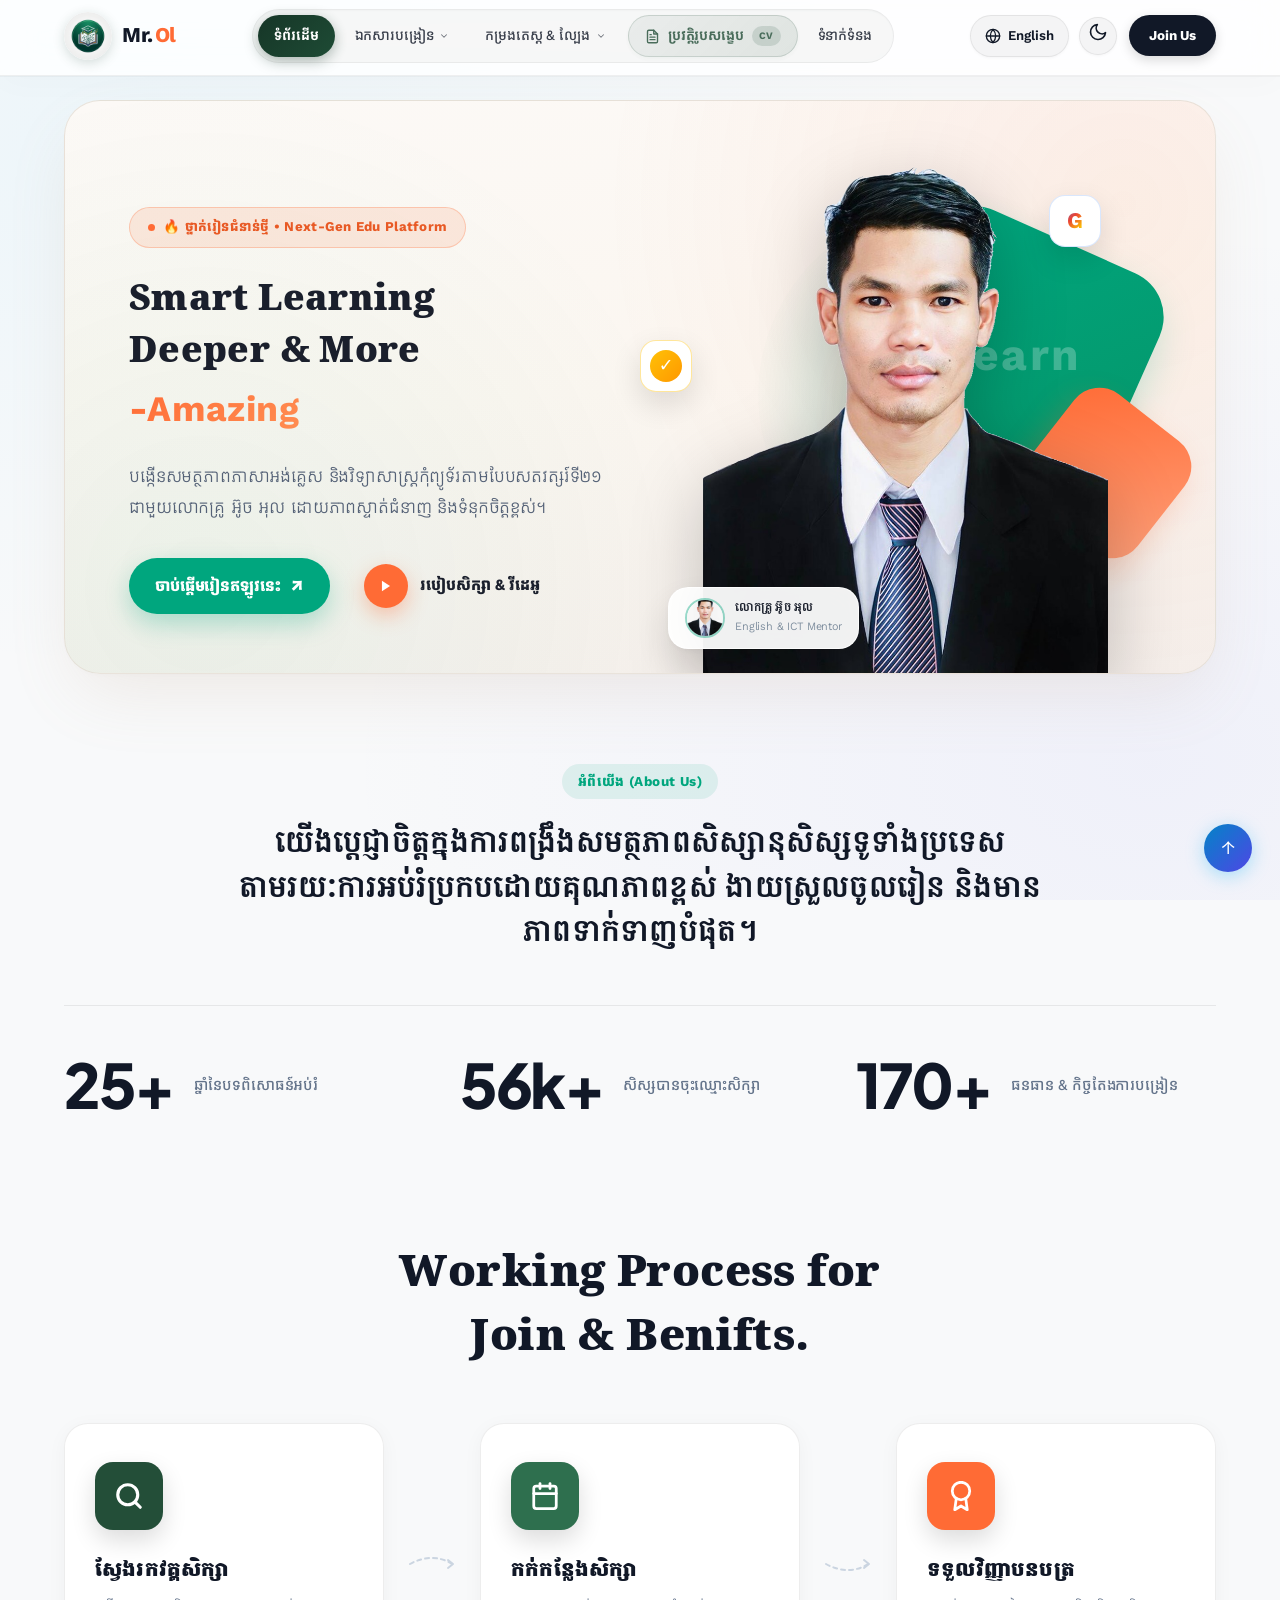
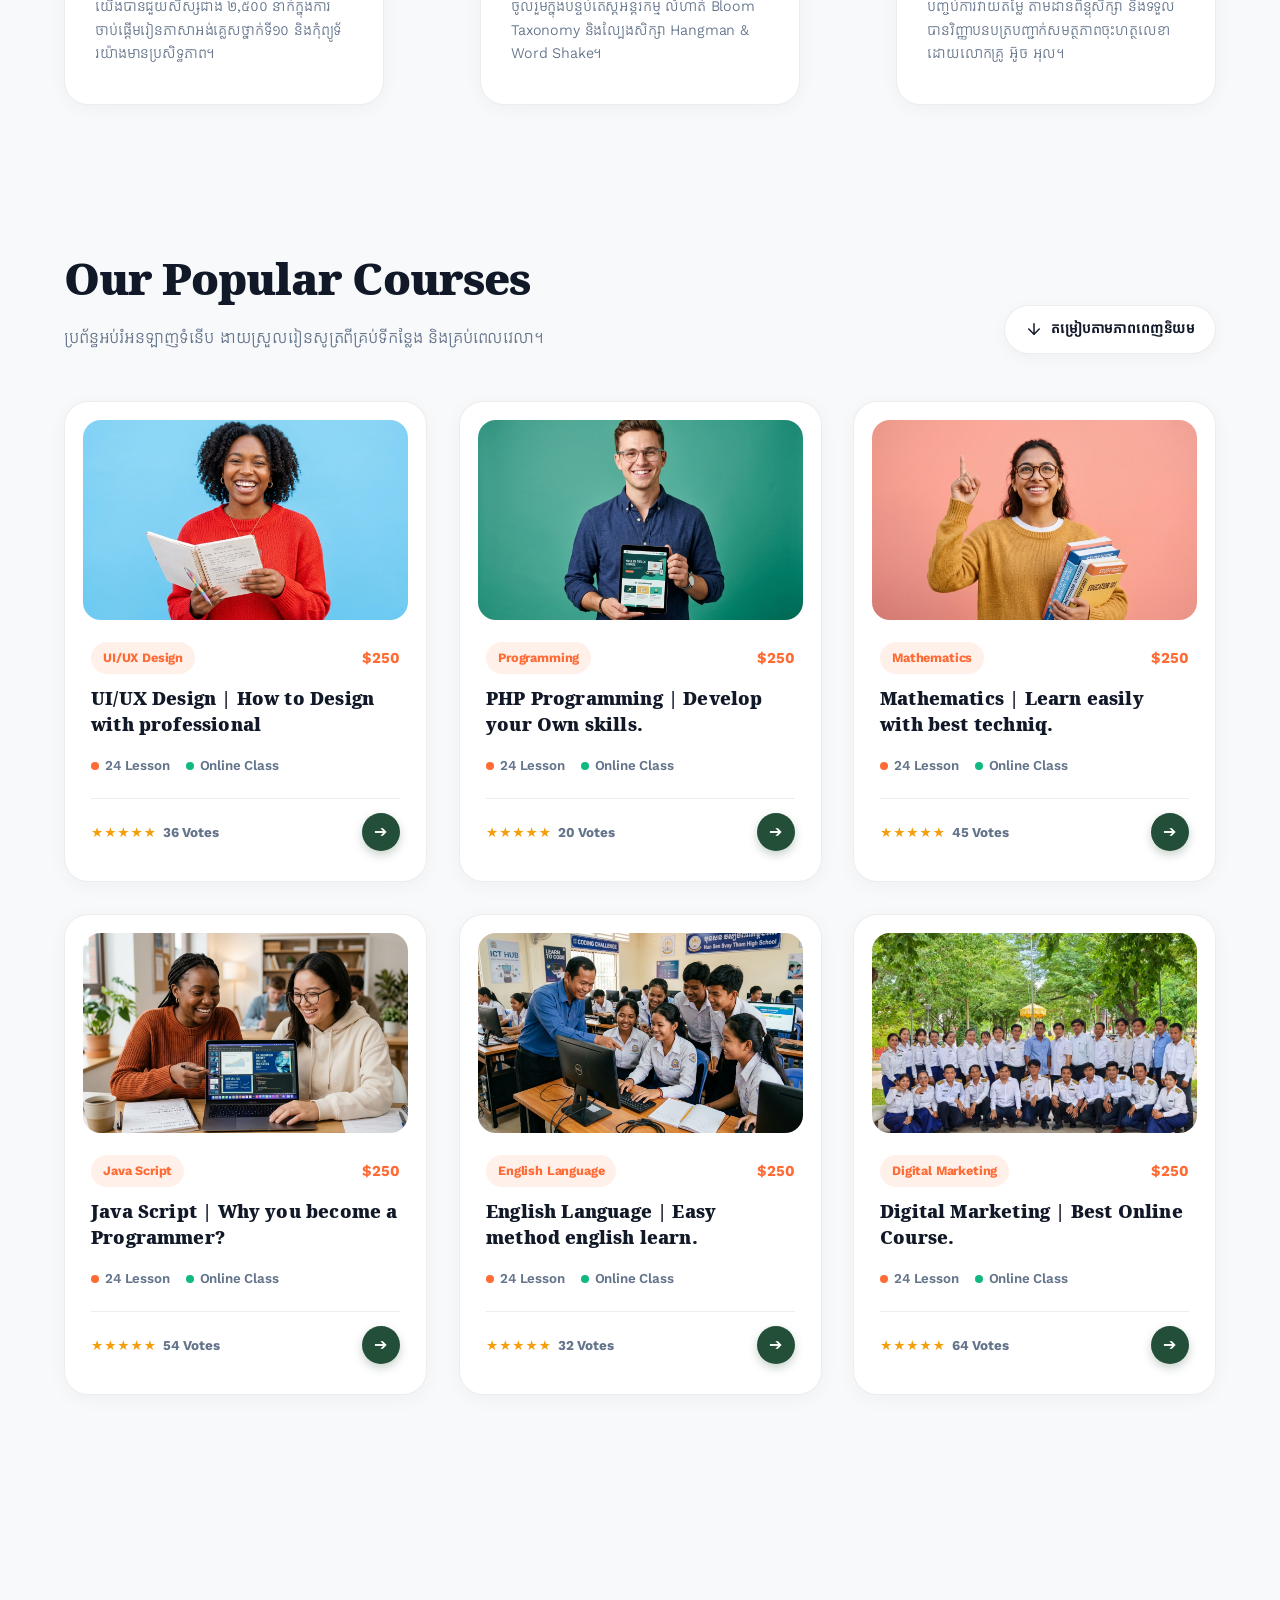
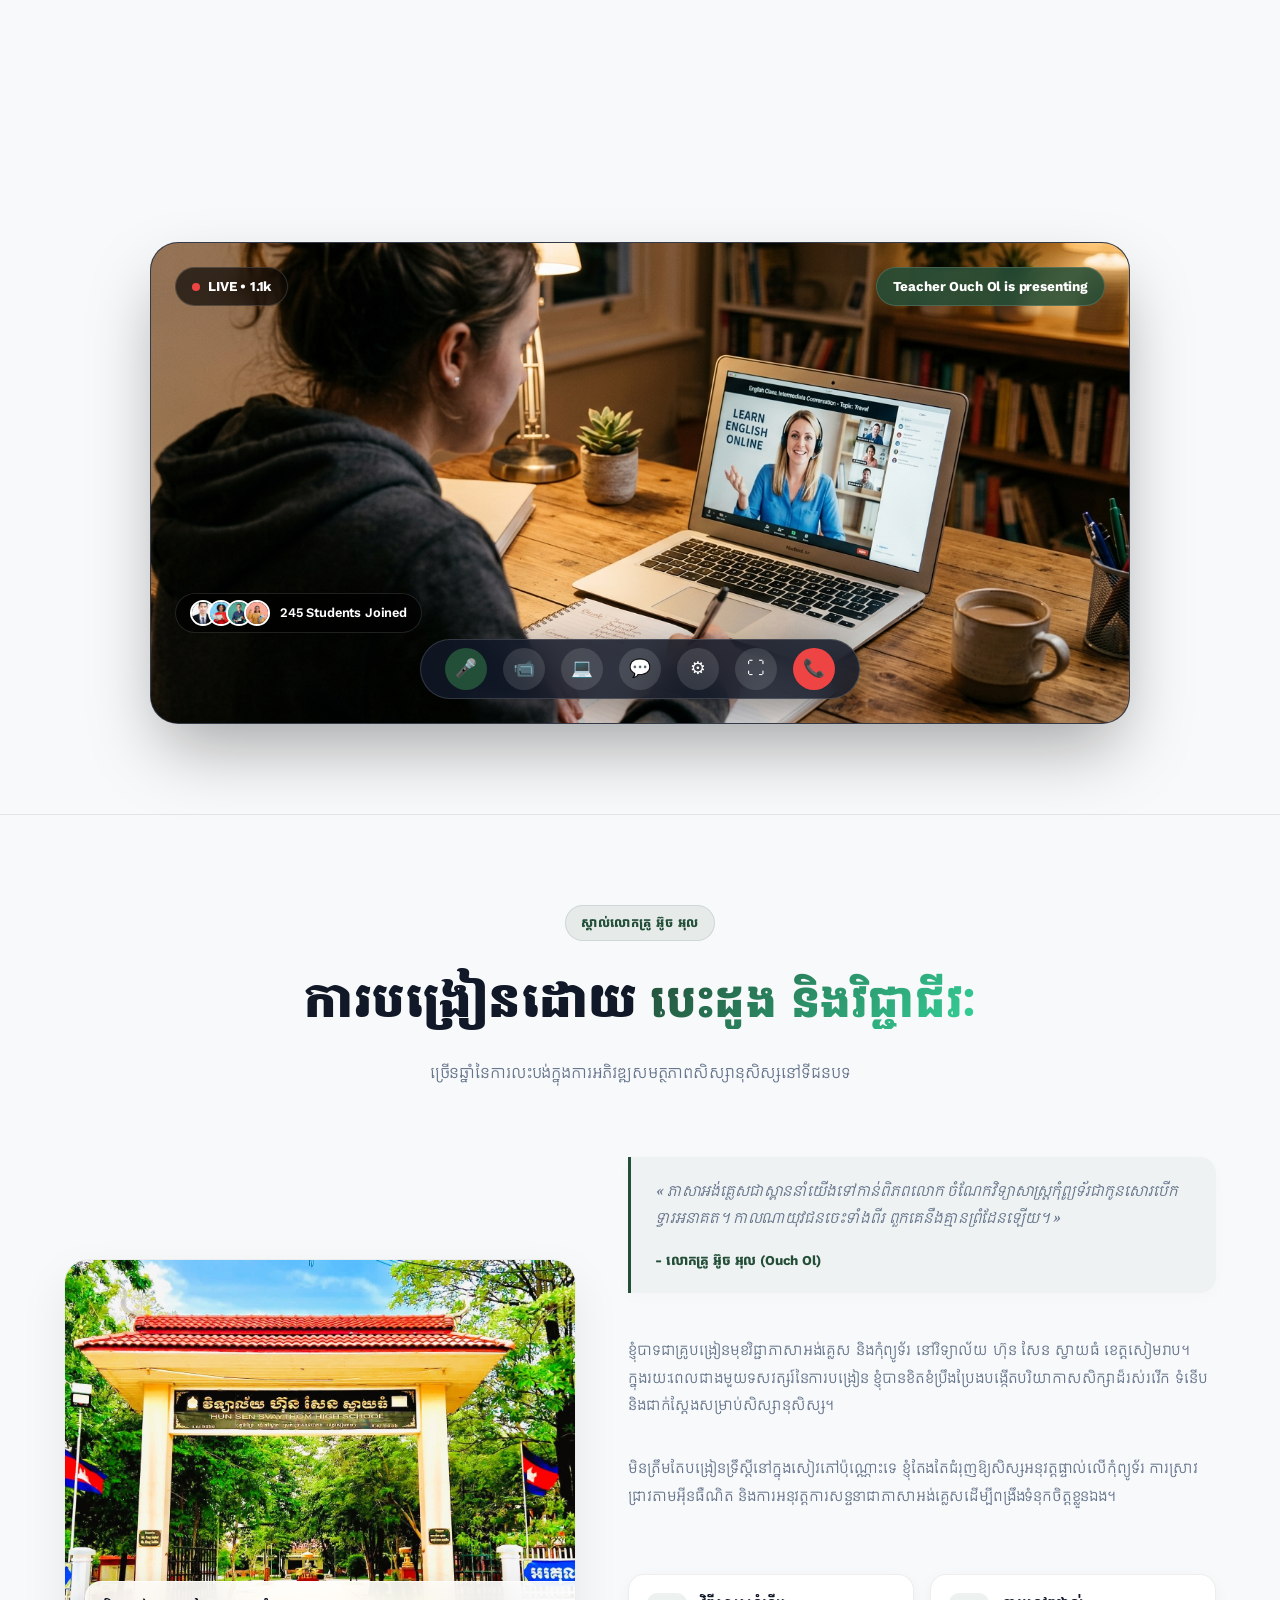
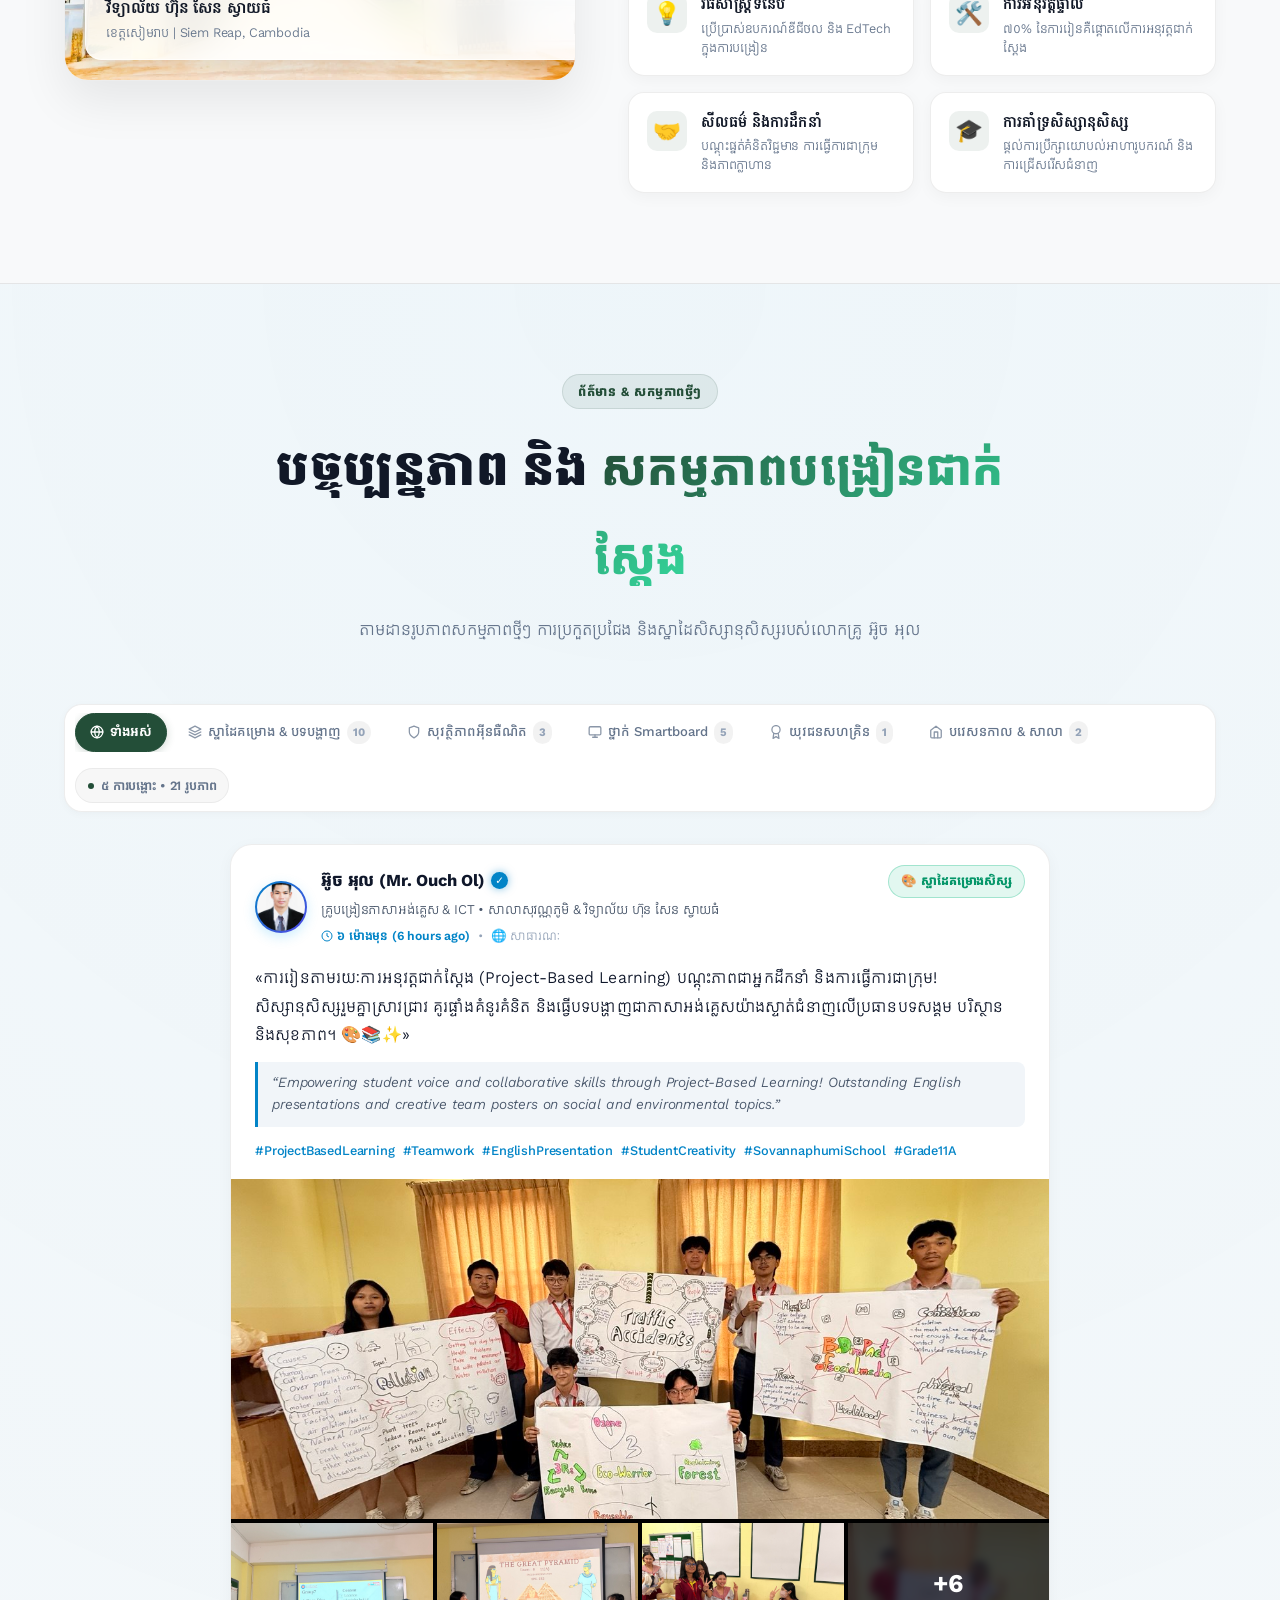
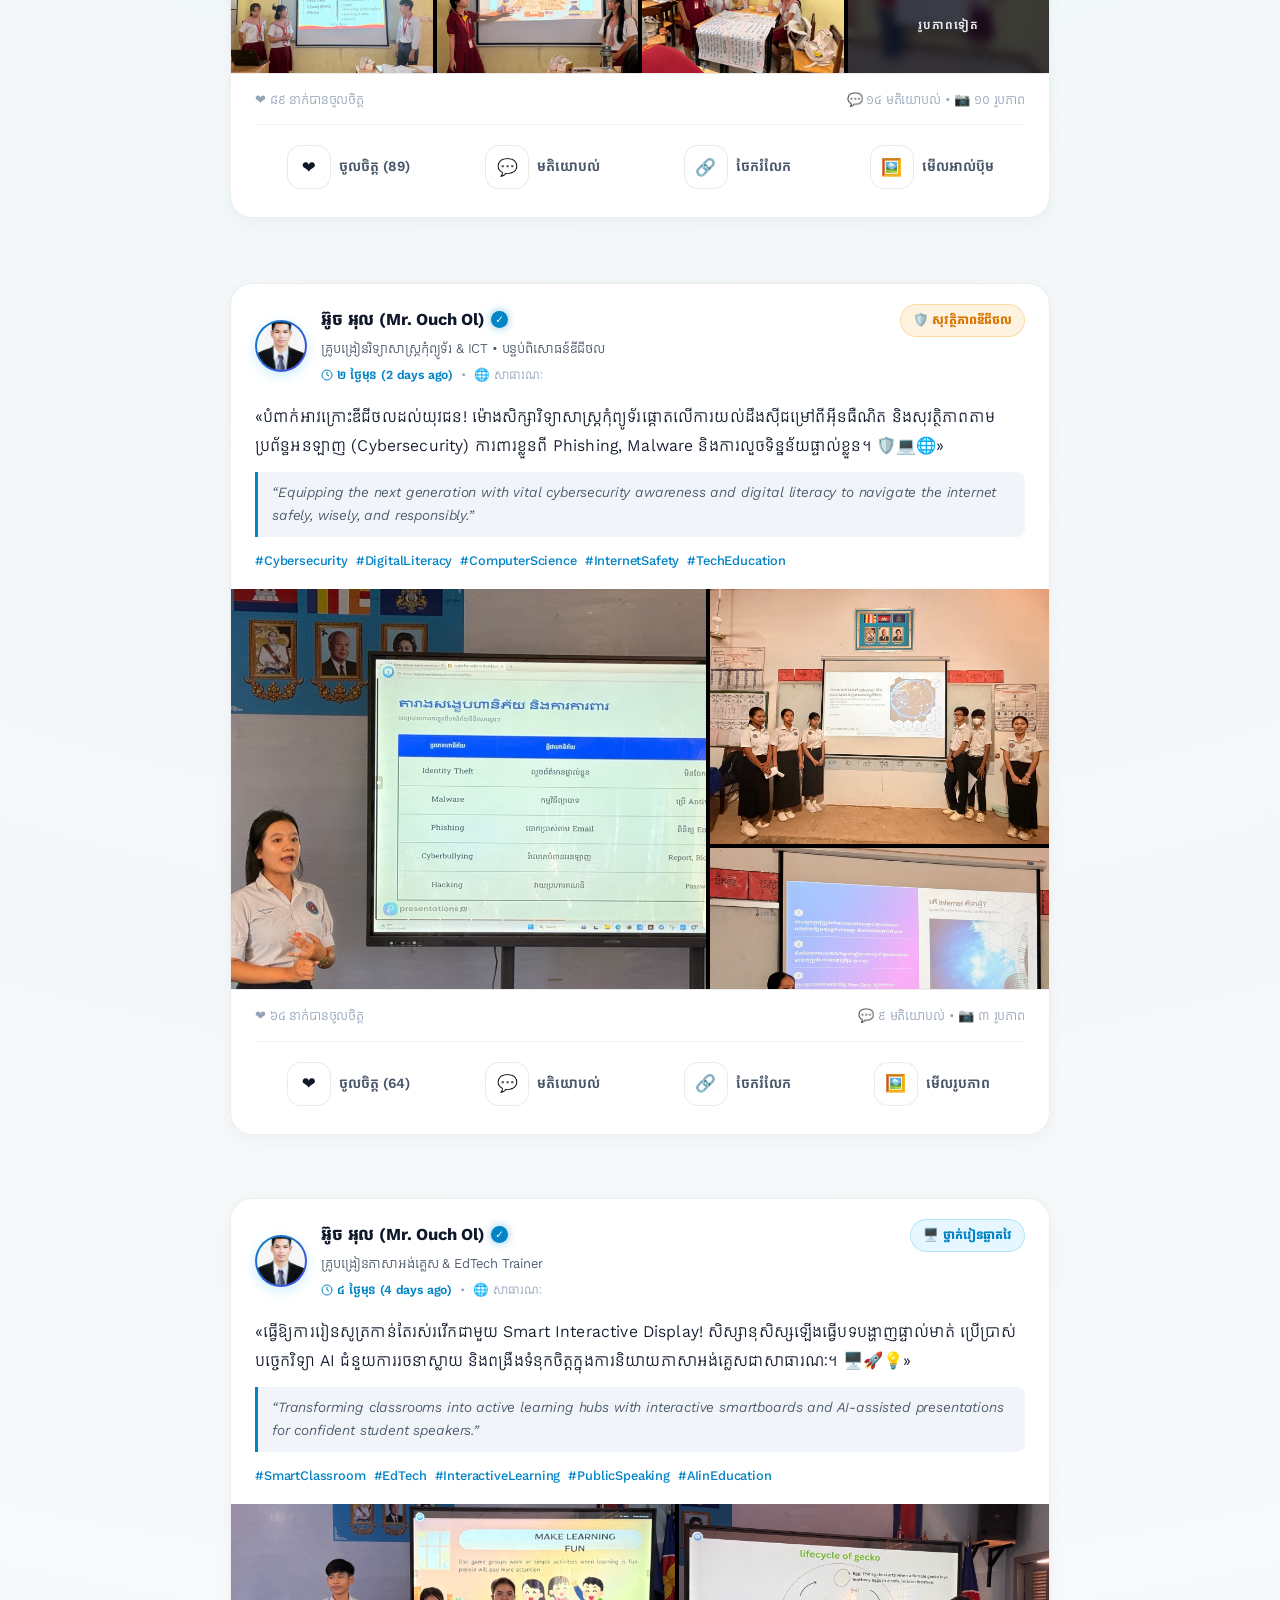
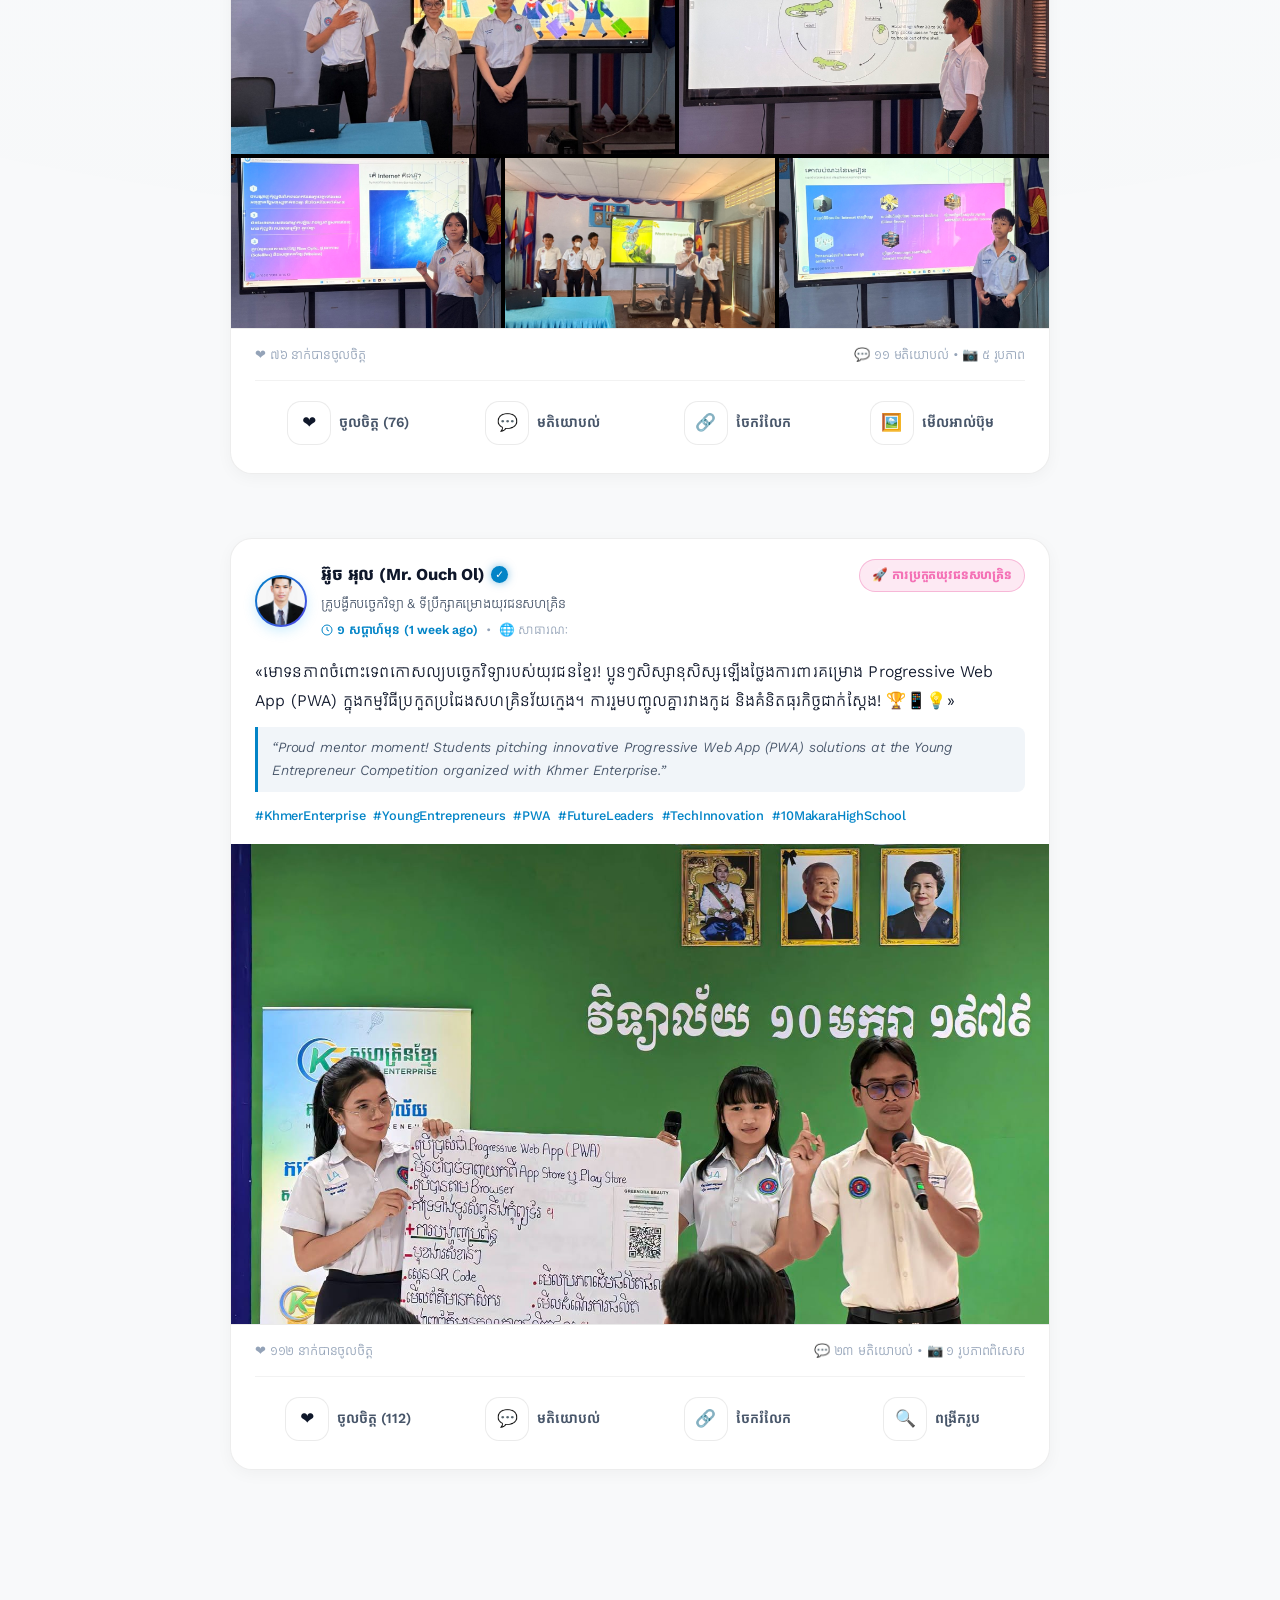
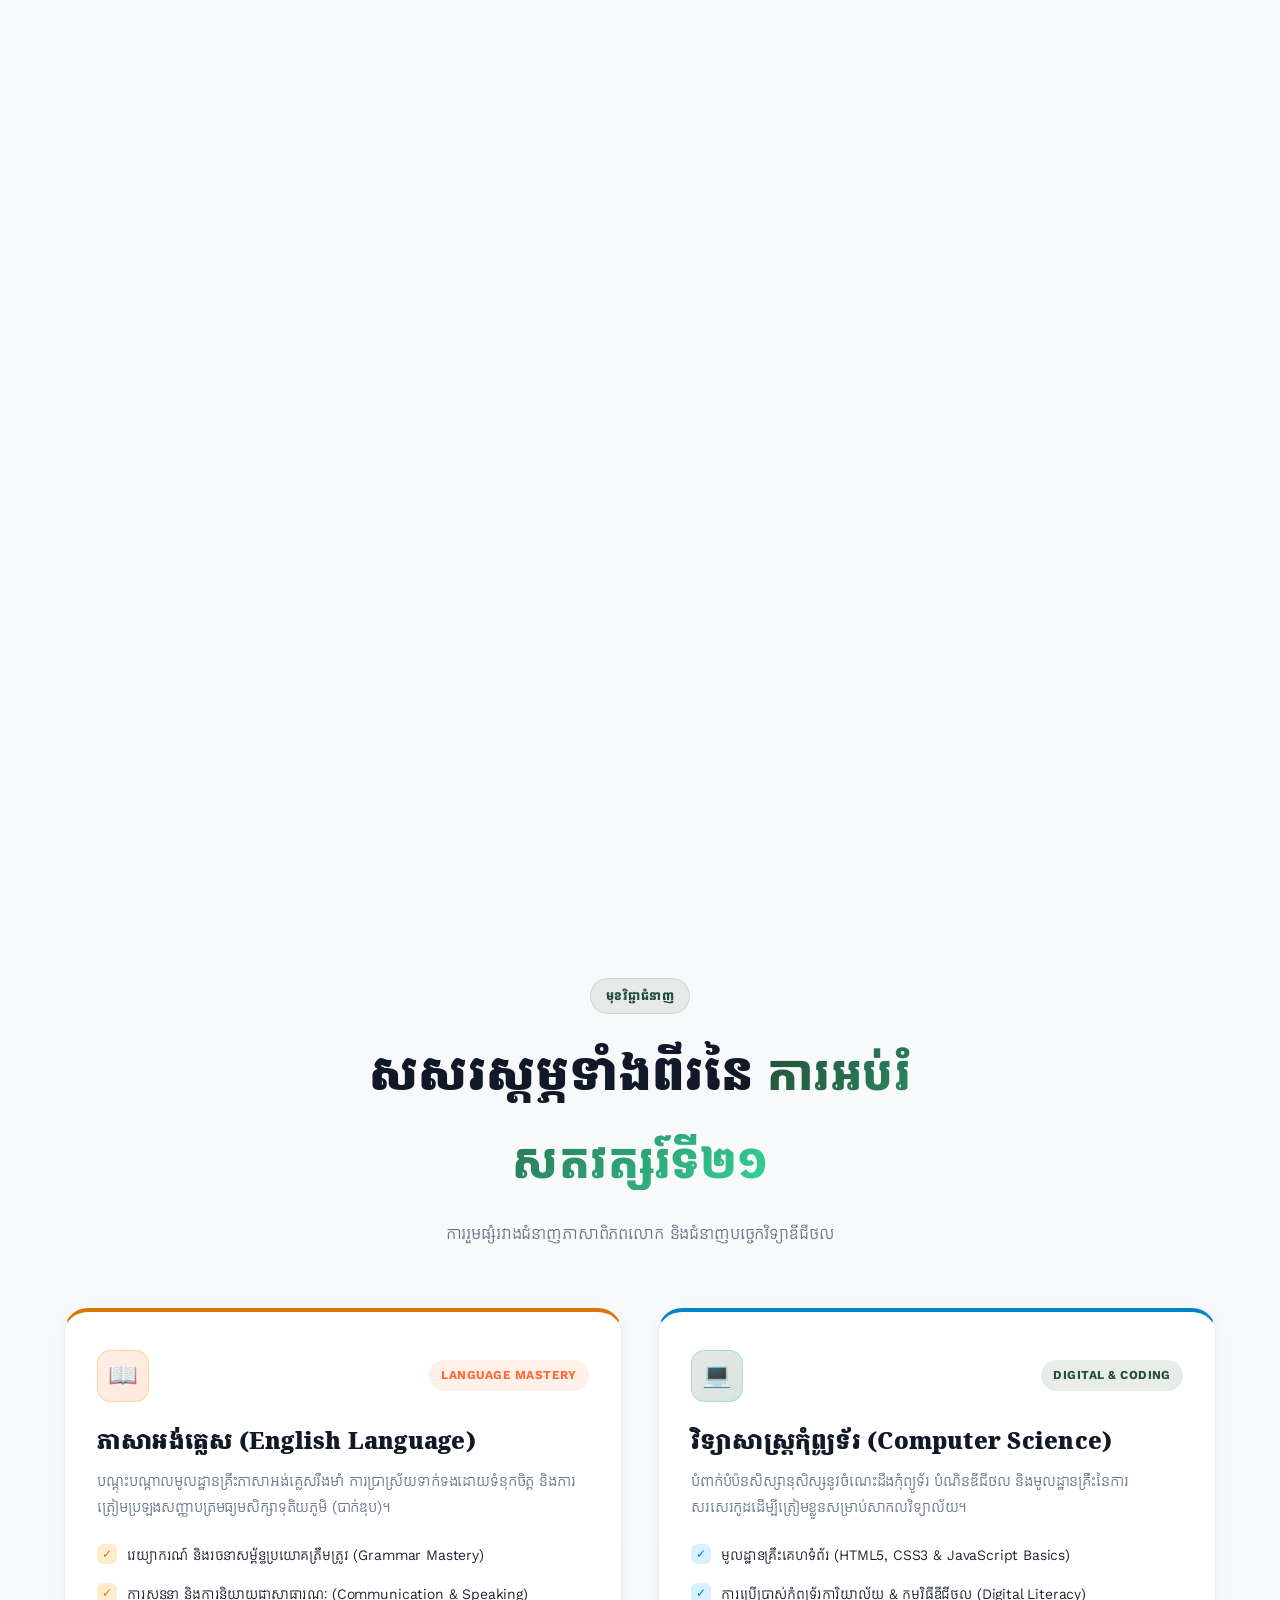
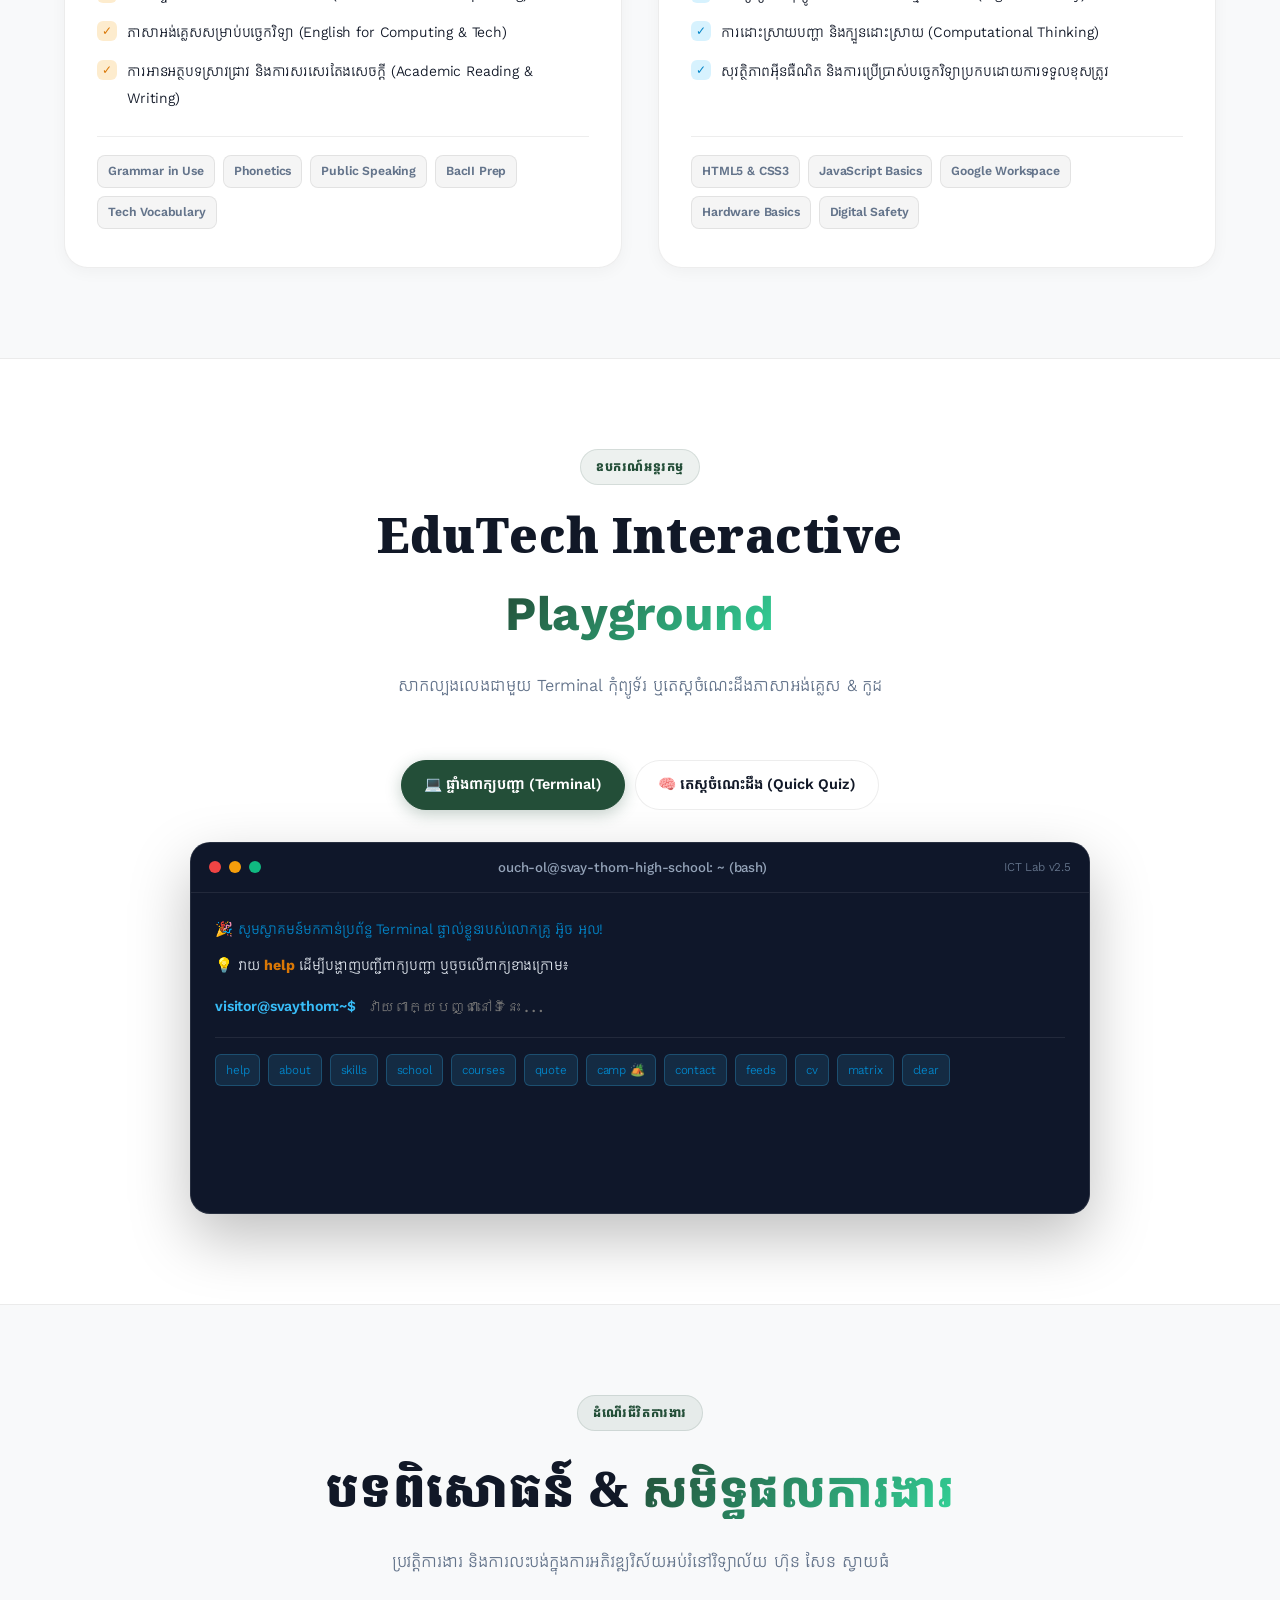
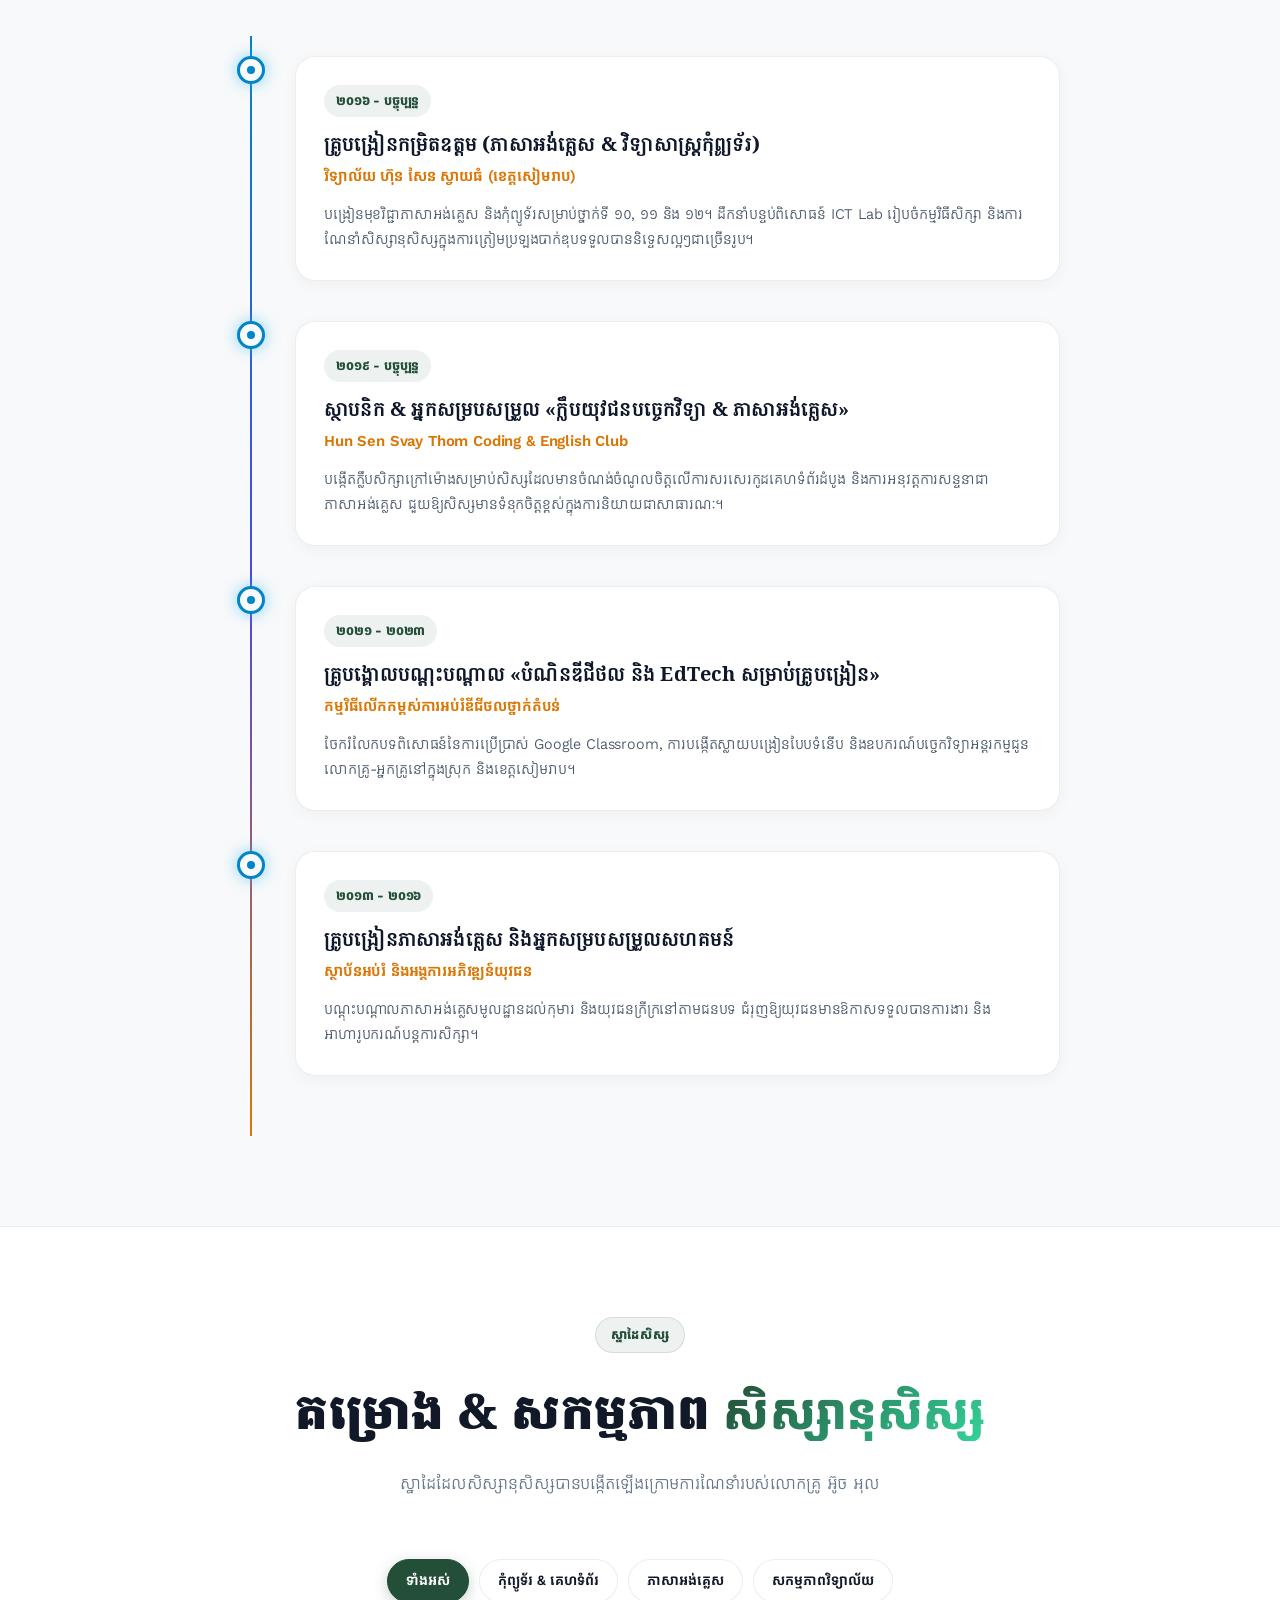
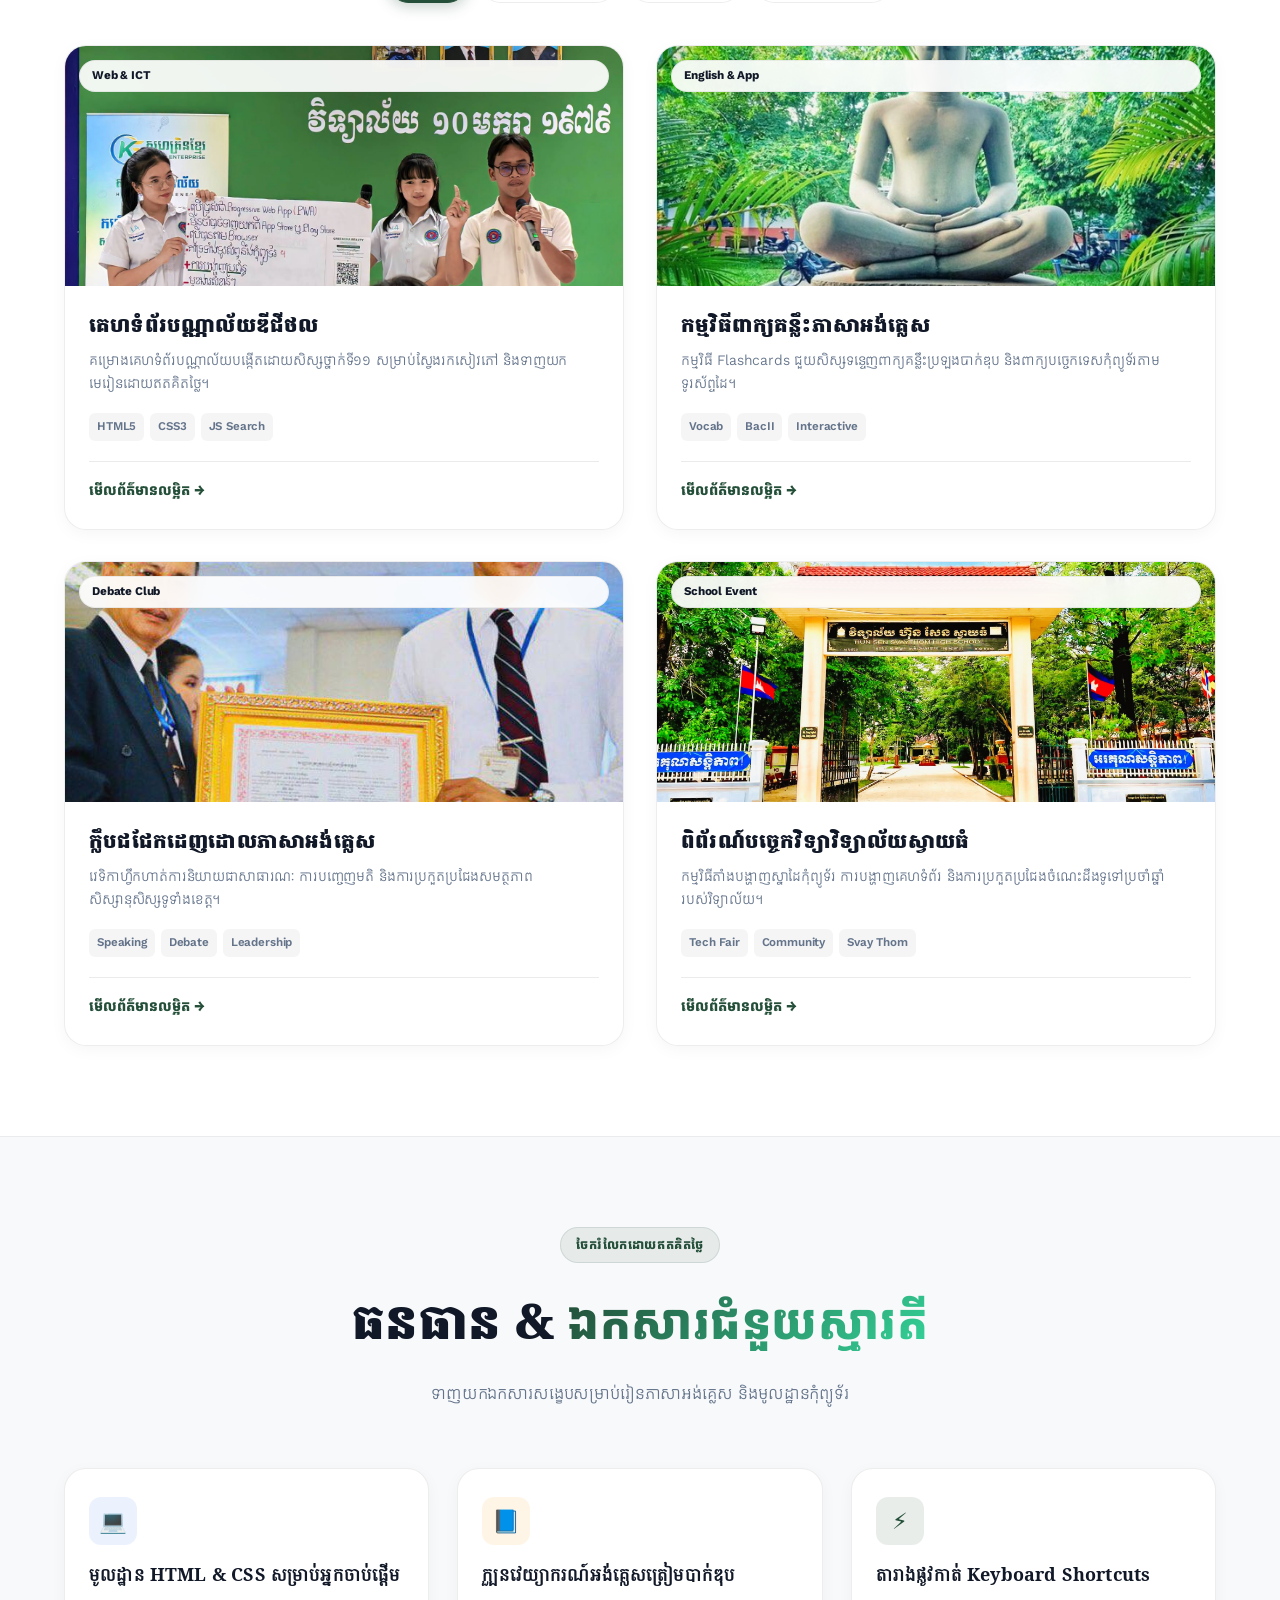
==== commit b16bc83f: "update ui" ====
--- a/index.html
+++ b/index.html
@@ -10,10 +10,10 @@
   <!-- Favicon -->
   <link rel="icon" type="image/jpeg" href="assets/images/mr_ol_logo.jpg">
   
-  <!-- Google Fonts -->
+  <!-- Google Fonts for Modern Khmer & International Typography -->
   <link rel="preconnect" href="https://fonts.googleapis.com">
   <link rel="preconnect" href="https://fonts.gstatic.com" crossorigin>
-  <link href="https://fonts.googleapis.com/css2?family=Kantumruy+Pro:ital,wght@0,300;0,400;0,500;0,600;0,700;1,400&family=Koh+Santepheap:wght@300;400;500;600;700&family=Plus+Jakarta+Sans:wght@300;400;500;600;700;800&display=swap" rel="stylesheet">
+  <link href="https://fonts.googleapis.com/css2?family=Battambang:wght@400;700;900&family=Kantumruy+Pro:ital,wght@0,300;0,400;0,500;0,600;0,700;1,400;1,600&family=Koh+Santepheap:wght@300;400;500;600;700;800;900&family=Moul&family=Plus+Jakarta+Sans:ital,wght@0,300;0,400;0,500;0,600;0,700;0,800;1,400&family=JetBrains+Mono:wght@400;500;600&display=swap" rel="stylesheet">
 
   <!-- CSS Stylesheets -->
   <link rel="stylesheet" href="css/animations.css">
@@ -46,7 +46,7 @@
       </a>
 
       <!-- Apple-inspired Clean Flat Categorized Navigation Bar (No Duplicates, Professional SVG Icons, Clean Khmer Typography) -->
-      <ul id="nav-menu" class="nav-menu">
+                  <ul id="nav-menu" class="nav-menu">
         <!-- 1. ទំព័រដើម (Home) -->
         <li class="nav-item">
           <a href="#home" class="nav-link active">
@@ -54,60 +54,7 @@
           </a>
         </li>
 
-        <!-- 2. វគ្គសិក្សា & ជំនាញ (Courses & Skills - Teaching Focus) -->
-        <li class="nav-item has-dropdown">
-          <a href="#courses" class="nav-link">
-            <span data-i18n="nav_courses">វគ្គសិក្សា & ជំនាញ</span>
-            <span class="nav-arrow">
-              <svg width="10" height="10" viewBox="0 0 24 24" fill="none" stroke="currentColor" stroke-width="2.5" stroke-linecap="round" stroke-linejoin="round"><polyline points="6 9 12 15 18 9"></polyline></svg>
-            </span>
-          </a>
-          <div class="dropdown-menu">
-            <div class="dropdown-group-header">ជំនាញបង្រៀនចម្បង</div>
-            <a href="#disciplines" class="dropdown-link">
-              <span class="item-icon">
-                <svg width="15" height="15" viewBox="0 0 24 24" fill="none" stroke="currentColor" stroke-width="2.2" stroke-linecap="round" stroke-linejoin="round"><path d="M4 19.5A2.5 2.5 0 0 1 6.5 17H20"></path><path d="M6.5 2H20v20H6.5A2.5 2.5 0 0 1 4 19.5v-15A2.5 2.5 0 0 1 6.5 2z"></path></svg>
-              </span>
-              <span data-i18n="sub_english">ភាសាអង់គ្លេស</span>
-            </a>
-            <a href="#disciplines" class="dropdown-link">
-              <span class="item-icon">
-                <svg width="15" height="15" viewBox="0 0 24 24" fill="none" stroke="currentColor" stroke-width="2.2" stroke-linecap="round" stroke-linejoin="round"><rect x="2" y="3" width="20" height="14" rx="2" ry="2"></rect><line x1="8" y1="21" x2="16" y2="21"></line><line x1="12" y1="17" x2="12" y2="21"></line></svg>
-              </span>
-              <span data-i18n="sub_cs">វិទ្យាសាស្ត្រកុំព្យូទ័រ & ICT</span>
-            </a>
-            <a href="#courses" class="dropdown-link">
-              <span class="item-icon">
-                <svg width="15" height="15" viewBox="0 0 24 24" fill="none" stroke="currentColor" stroke-width="2.2" stroke-linecap="round" stroke-linejoin="round"><circle cx="12" cy="12" r="10"></circle><polyline points="12 6 12 12 14 14"></polyline></svg>
-              </span>
-              <span data-i18n="sub_popular_courses">វគ្គសិក្សាពេញនិយម</span>
-              <span class="badge-mini badge-hot">Hot</span>
-            </a>
-            <div class="dropdown-divider"></div>
-            <div class="dropdown-group-header">ថ្នាក់រៀនផ្ទាល់ & បន្ទប់ពិសោធន៍</div>
-            <a href="#live-class" class="dropdown-link">
-              <span class="item-icon">
-                <svg width="15" height="15" viewBox="0 0 24 24" fill="none" stroke="currentColor" stroke-width="2.2" stroke-linecap="round" stroke-linejoin="round"><polygon points="23 7 16 12 23 17 23 7"></polygon><rect x="1" y="5" width="15" height="14" rx="2" ry="2"></rect></svg>
-              </span>
-              <span data-i18n="sub_live_class">ថ្នាក់រៀនផ្សាយផ្ទាល់</span>
-              <span class="badge-mini badge-live">Live</span>
-            </a>
-            <a href="#lab" class="dropdown-link">
-              <span class="item-icon">
-                <svg width="15" height="15" viewBox="0 0 24 24" fill="none" stroke="currentColor" stroke-width="2.2" stroke-linecap="round" stroke-linejoin="round"><polyline points="4 17 10 11 4 5"></polyline><line x1="12" y1="19" x2="20" y2="19"></line></svg>
-              </span>
-              <span data-i18n="sub_edutech_lab">បន្ទប់ពិសោធន៍ EduTech</span>
-            </a>
-            <a href="#process" class="dropdown-link">
-              <span class="item-icon">
-                <svg width="15" height="15" viewBox="0 0 24 24" fill="none" stroke="currentColor" stroke-width="2.2" stroke-linecap="round" stroke-linejoin="round"><path d="M14 2H6a2 2 0 0 0-2 2v16a2 2 0 0 0 2 2h12a2 2 0 0 0 2-2V8z"></path><polyline points="14 2 14 8 20 8"></polyline><line x1="16" y1="13" x2="8" y2="13"></line><line x1="16" y1="17" x2="8" y2="17"></line></svg>
-              </span>
-              <span data-i18n="sub_process">ដំណើរការសិក្សា</span>
-            </a>
-          </div>
-        </li>
-
-        <!-- 3. ឯកសារបង្រៀន (Teaching Materials - Dedicated Teaching Portal) -->
+        <!-- 2. ឯកសារបង្រៀន (Teaching Materials) -->
         <li class="nav-item has-dropdown">
           <a href="teaching.html" class="nav-link">
             <span data-i18n="nav_teaching_materials">ឯកសារបង្រៀន</span>
@@ -117,11 +64,11 @@
           </a>
           <div class="dropdown-menu">
             <div class="dropdown-group-header">ឯកសារបង្រៀន & គរុកោសល្យ</div>
-            <a href="teaching.html?cat=all" class="dropdown-link">
+            <a href="teaching.html?cat=lessons" class="dropdown-link">
               <span class="item-icon">
                 <svg width="15" height="15" viewBox="0 0 24 24" fill="none" stroke="currentColor" stroke-width="2.2" stroke-linecap="round" stroke-linejoin="round"><path d="M2 3h6a4 4 0 0 1 4 4v14a3 3 0 0 0-3-3H2z"></path><path d="M22 3h-6a4 4 0 0 0-4 4v14a3 3 0 0 1 3-3h7z"></path></svg>
               </span>
-              <span data-i18n="sub_all_materials">ឯកសារបង្រៀនសរុបទាំងអស់</span>
+              <span data-i18n="sub_all_materials">មេរៀនលម្អិត</span>
               <span class="badge-mini badge-green">New</span>
             </a>
             <a href="teaching.html?cat=plans" class="dropdown-link">
@@ -136,16 +83,16 @@
               </span>
               <span data-i18n="sub_slides">ស្លាយបង្រៀន</span>
             </a>
-            <a href="teaching.html?cat=lessons" class="dropdown-link">
+            <a href="teaching.html?cat=exams" class="dropdown-link">
               <span class="item-icon">
                 <svg width="15" height="15" viewBox="0 0 24 24" fill="none" stroke="currentColor" stroke-width="2.2" stroke-linecap="round" stroke-linejoin="round"><path d="M14 2H6a2 2 0 0 0-2 2v16a2 2 0 0 0 2 2h12a2 2 0 0 0 2-2V8z"></path><polyline points="14 2 14 8 20 8"></polyline><line x1="16" y1="13" x2="8" y2="13"></line><line x1="16" y1="17" x2="8" y2="17"></line></svg>
               </span>
-              <span data-i18n="sub_notes_exams">មេរៀនលម្អិត & វិញ្ញាសា</span>
+              <span data-i18n="sub_notes_exams">វិញ្ញាសា</span>
             </a>
           </div>
         </li>
 
-        <!-- 4. កម្រងតេស្ត & ល្បែង (Quizzes & Educational Games) -->
+        <!-- 3. កម្រងតេស្ត & ល្បែង (Quizzes & Educational Games) -->
         <li class="nav-item has-dropdown">
           <a href="tests.html" class="nav-link">
             <span data-i18n="nav_quizzes_games">កម្រងតេស្ត & ល្បែង</span>
@@ -154,87 +101,43 @@
             </span>
           </a>
           <div class="dropdown-menu">
-            <div class="dropdown-group-header">ប្រព័ន្ធតេស្តចំណេះដឹង</div>
-            <a href="tests.html" class="dropdown-link highlight-tests">
+            <div class="dropdown-group-header">ប្រព័ន្ធតេស្ត & ល្បែងអន្តរកម្ម</div>
+            <a href="tests.html" class="dropdown-link">
               <span class="item-icon">
-                <svg width="15" height="15" viewBox="0 0 24 24" fill="none" stroke="currentColor" stroke-width="2.2" stroke-linecap="round" stroke-linejoin="round"><circle cx="12" cy="12" r="10"></circle><circle cx="12" cy="12" r="6"></circle><circle cx="12" cy="12" r="2"></circle></svg>
+                <svg width="15" height="15" viewBox="0 0 24 24" fill="none" stroke="currentColor" stroke-width="2.2" stroke-linecap="round" stroke-linejoin="round"><circle cx="12" cy="12" r="10"></circle><circle cx="12" cy="12" r="6"></circle><circle cx="12" cy="2" r="2"></circle></svg>
               </span>
               <span data-i18n="sub_grade10_tests">តេស្តភាសាអង់គ្លេសថ្នាក់ទី១០</span>
-              <span class="badge-mini badge-orange">Bloom A1-C1</span>
+              <span class="badge-mini badge-green">Bloom</span>
             </a>
-            <div class="dropdown-divider"></div>
-            <div class="dropdown-group-header">ល្បែងសិក្សាពេញអេក្រង់ (Full Arena)</div>
-            <a href="hangman.html" class="dropdown-link highlight-hangman">
+            <a href="hangman.html" class="dropdown-link">
               <span class="item-icon">
                 <svg width="15" height="15" viewBox="0 0 24 24" fill="none" stroke="currentColor" stroke-width="2.2" stroke-linecap="round" stroke-linejoin="round"><polygon points="12 2 15.09 8.26 22 9.27 17 14.14 18.18 21.02 12 17.77 5.82 21.02 7 14.14 2 9.27 8.91 8.26 12 2"></polygon></svg>
               </span>
               <span data-i18n="sub_hangman_game">ល្បែងពាក្យ Hangman Arena</span>
-              <span class="badge-mini badge-pink">Game</span>
+              <span class="badge-mini badge-game">Game</span>
             </a>
-            <a href="wordshake.html" class="dropdown-link highlight-wordshake">
+            <a href="wordshake.html" class="dropdown-link">
               <span class="item-icon">
                 <svg width="15" height="15" viewBox="0 0 24 24" fill="none" stroke="currentColor" stroke-width="2.2" stroke-linecap="round" stroke-linejoin="round"><rect x="3" y="3" width="7" height="7"></rect><rect x="14" y="3" width="7" height="7"></rect><rect x="14" y="14" width="7" height="7"></rect><rect x="3" y="14" width="7" height="7"></rect></svg>
               </span>
               <span data-i18n="sub_wordshake_game">ល្បែងពាក្យ Word Shake II</span>
-              <span class="badge-mini badge-gold">Game</span>
+              <span class="badge-mini badge-game">Game</span>
             </a>
           </div>
         </li>
 
-        <!-- 5. អំពីលោកគ្រូ & ស្នាដៃ (About Educator & Achievements) -->
-        <li class="nav-item has-dropdown">
-          <a href="#about" class="nav-link">
-            <span data-i18n="nav_about_experience">អំពីលោកគ្រូ & ស្នាដៃ</span>
-            <span class="nav-arrow">
-              <svg width="10" height="10" viewBox="0 0 24 24" fill="none" stroke="currentColor" stroke-width="2.5" stroke-linecap="round" stroke-linejoin="round"><polyline points="6 9 12 15 18 9"></polyline></svg>
+        <!-- 4. ប្រវត្តិរូបសង្ខេប (Curriculum Vitae - Standalone Page) -->
+        <li class="nav-item nav-item-cv">
+          <a href="cv.html" target="_blank" class="nav-link nav-link-cv" title="បើកមើលប្រវត្តិរូបសង្ខេប / View Resume">
+            <span class="nav-cv-icon">
+              <svg width="15" height="15" viewBox="0 0 24 24" fill="none" stroke="currentColor" stroke-width="2.2" stroke-linecap="round" stroke-linejoin="round"><path d="M14 2H6a2 2 0 0 0-2 2v16a2 2 0 0 0 2 2h12a2 2 0 0 0 2-2V8z"></path><polyline points="14 2 14 8 20 8"></polyline><line x1="16" y1="13" x2="8" y2="13"></line><line x1="16" y1="17" x2="8" y2="17"></line><polyline points="10 9 9 9 8 9"></polyline></svg>
             </span>
+            <span data-i18n="nav_cv">ប្រវត្តិរូបសង្ខេប</span>
+            <span class="nav-cv-badge">CV</span>
           </a>
-          <div class="dropdown-menu dropdown-menu-right">
-            <div class="dropdown-group-header">ប្រវត្តិរូប & វិជ្ជាជីវៈ</div>
-            <a href="#about" class="dropdown-link">
-              <span class="item-icon">
-                <svg width="15" height="15" viewBox="0 0 24 24" fill="none" stroke="currentColor" stroke-width="2.2" stroke-linecap="round" stroke-linejoin="round"><path d="M20 21v-2a4 4 0 0 0-4-4H8a4 4 0 0 0-4 4v2"></path><circle cx="12" cy="7" r="4"></circle></svg>
-              </span>
-              <span data-i18n="sub_about_me">ប្រវត្តិលោកគ្រូ អ៊ូច អុល</span>
-            </a>
-            <a href="#experience" class="dropdown-link">
-              <span class="item-icon">
-                <svg width="15" height="15" viewBox="0 0 24 24" fill="none" stroke="currentColor" stroke-width="2.2" stroke-linecap="round" stroke-linejoin="round"><circle cx="12" cy="12" r="10"></circle><polyline points="12 6 12 12 16 14"></polyline></svg>
-              </span>
-              <span data-i18n="sub_experience">បទពិសោធន៍ & សមិទ្ធផល</span>
-            </a>
-            <a href="cv.html" target="_blank" class="dropdown-link highlight-cv">
-              <span class="item-icon">
-                <svg width="15" height="15" viewBox="0 0 24 24" fill="none" stroke="currentColor" stroke-width="2.2" stroke-linecap="round" stroke-linejoin="round"><path d="M14 2H6a2 2 0 0 0-2 2v16a2 2 0 0 0 2 2h12a2 2 0 0 0 2-2V8z"></path><polyline points="14 2 14 8 20 8"></polyline><line x1="16" y1="13" x2="8" y2="13"></line><line x1="16" y1="17" x2="8" y2="17"></line><polyline points="10 9 9 9 8 9"></polyline></svg>
-              </span>
-              <span data-i18n="sub_cv">ប្រវត្តិរូបសង្ខេប (CV / Resume)</span>
-              <span class="badge-mini badge-gray">PDF</span>
-            </a>
-            <div class="dropdown-divider"></div>
-            <div class="dropdown-group-header">សកម្មភាព & ស្នាដៃជាក់ស្ដែង</div>
-            <a href="#newsfeed" class="dropdown-link">
-              <span class="item-icon">
-                <svg width="15" height="15" viewBox="0 0 24 24" fill="none" stroke="currentColor" stroke-width="2.2" stroke-linecap="round" stroke-linejoin="round"><path d="M19 20H5a2 2 0 0 1-2-2V6a2 2 0 0 1 2-2h10a2 2 0 0 1 2 2v1m2 13a2 2 0 0 1-2-2V7m2 13a2 2 0 0 0 2-2V9a2 2 0 0 0-2-2h-2m-4-3H9M7 16h6M7 8h6v4H7V8z"></path></svg>
-              </span>
-              <span data-i18n="sub_newsfeeds">ព័ត៌មាន & សកម្មភាពបង្រៀន</span>
-              <span class="badge-mini badge-hot">Hot</span>
-            </a>
-            <a href="#projects" class="dropdown-link">
-              <span class="item-icon">
-                <svg width="15" height="15" viewBox="0 0 24 24" fill="none" stroke="currentColor" stroke-width="2.2" stroke-linecap="round" stroke-linejoin="round"><polygon points="12 2 2 7 12 12 22 7 12 2"></polygon><polyline points="2 17 12 22 22 17"></polyline><polyline points="2 12 12 17 22 12"></polyline></svg>
-              </span>
-              <span data-i18n="sub_student_projects">ស្នាដៃគម្រោងសិស្ស</span>
-            </a>
-            <a href="#testimonials" class="dropdown-link">
-              <span class="item-icon">
-                <svg width="15" height="15" viewBox="0 0 24 24" fill="none" stroke="currentColor" stroke-width="2.2" stroke-linecap="round" stroke-linejoin="round"><path d="M21 15a2 2 0 0 1-2 2H7l-4 4V5a2 2 0 0 1 2-2h14a2 2 0 0 1 2 2z"></path></svg>
-              </span>
-              <span data-i18n="sub_testimonials">ចំណាប់អារម្មណ៍សិស្ស</span>
-            </a>
-          </div>
         </li>
 
-        <!-- 6. ទំនាក់ទំនង (Contact) -->
+        <!-- 5. ទំនាក់ទំនង (Contact) -->
         <li class="nav-item">
           <a href="#contact" class="nav-link">
             <span data-i18n="nav_contact">ទំនាក់ទំនង</span>
@@ -271,6 +174,11 @@
           </span>
         </button>
 
+        <!-- Join Us Action Button (DevSkill Style) -->
+        <a href="#contact" class="btn-devskill-join enterprise-hover-lift" title="ចូលរួមរៀន / Join Us">
+          <span>Join Us</span>
+        </a>
+
         <!-- Mobile Toggle Button -->
         <button id="mobile-toggle" class="mobile-toggle" aria-label="Open Navigation Menu">
           <span></span>
@@ -285,50 +193,75 @@
        HERO SECTION
        ========================================================================== -->
   <!-- ==========================================================================
-       1. HERO SECTION (E-LEARN FOREST GREEN BANNER CARD)
+       1. HERO SECTION (DEVSKILL AESTHETIC - WARM CREAM EDITORIAL & DYNAMIC GEOMETRY)
        ========================================================================== -->
-  <section id="home" class="elearn-hero-section">
+  <section id="home" class="elearn-hero-section devskill-hero-wrapper">
     <div class="container">
-      <div class="elearn-hero-card">
-        <div class="elearn-hero-grid">
-          <!-- Left Column: Typography & Search -->
-          <div class="elearn-hero-left">
-            <div class="elearn-pill-tag">
-              <span>🏷️</span>
-              <span data-i18n="elearn_hero_badge">Sale 20% off in every course in January 2026</span>
-            </div>
-
-            <h1 class="elearn-hero-title" data-i18n="elearn_hero_title">
-              Let's Grow Your<br>
-              Education Level up<br>
-              With E-Learn.
+      <div class="devskill-hero-card reveal-scale card-luxury-glow">
+        <div class="devskill-hero-grid">
+          <!-- Left Column: Typography, Tag, Action Buttons & Search -->
+          <div class="devskill-hero-left reveal-left delay-100">
+            <div class="devskill-pill-tag pulse-soft-accent">
+              <span class="pill-dot"></span>
+              <span data-i18n="elearn_hero_badge">eLearning Platform • Next-Gen Education</span>
+            </div>
+
+            <h1 class="devskill-hero-title" data-i18n="elearn_hero_title">
+              Smart Learning<br>
+              Deeper & More<br>
+              <span class="title-gradient-orange">-Amazing</span>
             </h1>
 
-            <p class="elearn-hero-sub" data-i18n="elearn_hero_sub">
-              Learn anytime anywhere with expert educator & interactive quiz hub.
+            <p class="devskill-hero-sub" data-i18n="elearn_hero_sub">
+              បង្កើនសមត្ថភាពភាសាអង់គ្លេស និងវិទ្យាសាស្ត្រកុំព្យូទ័រតាមបែបសតវត្សរ៍ទី២១ ជាមួយលោកគ្រូ អ៊ូច អុល ដោយភាពស្ទាត់ជំនាញ និងទំនុកចិត្តខ្ពស់។
             </p>
 
-            <form class="elearn-search-box" id="hero-search-form" onsubmit="event.preventDefault(); handleCourseSearch();">
-              <input type="text" id="course-search-input" class="elearn-search-input" placeholder="Type Your Course, Quiz or Topic..." data-i18n-ph="elearn_search_placeholder" aria-label="Search courses and quizzes">
-              <button type="submit" id="btn-course-search" class="elearn-search-btn" aria-label="Search">
-                <svg width="20" height="20" viewBox="0 0 24 24" fill="none" stroke="currentColor" stroke-width="2.5" stroke-linecap="round" stroke-linejoin="round">
-                  <circle cx="11" cy="11" r="8"></circle>
-                  <line x1="21" y1="21" x2="16.65" y2="16.65"></line>
-                </svg>
-              </button>
-            </form>
-          </div>
-
-          <!-- Right Column: Student Portrait with Books -->
-          <div class="elearn-hero-right">
-            <img src="assets/images/hero_student.jpg" alt="E-Learn Student" class="elearn-hero-student-img">
+            <!-- Dual Action Buttons (DevSkill CTA) -->
+            <div class="devskill-cta-row">
+              <a href="tests.html" class="btn-devskill-primary enterprise-hover-lift" id="hero-btn-trial">
+                <span data-i18n="elearn_hero_btn_explore">ចាប់ផ្តើមរៀនឥឡូវនេះ</span>
+                <span class="btn-arrow-diag">↗</span>
+              </a>
+
+              <button type="button" class="btn-devskill-video enterprise-hover-lift" id="hero-btn-how" onclick="document.getElementById('live-class').scrollIntoView({behavior: 'smooth'})">
+                <span class="video-play-circle">
+                  <svg width="14" height="14" viewBox="0 0 24 24" fill="currentColor"><polygon points="5 3 19 12 5 21 5 3"></polygon></svg>
+                </span>
+                <span data-i18n="elearn_hero_btn_watch">របៀបសិក្សា & វីដេអូ</span>
+              </button>
+            </div>
+          </div>
+
+          <!-- Right Column: Official Portrait with Geometric Badges & Floating Achievement Icons -->
+          <div class="devskill-hero-right reveal-right delay-200">
+            <!-- Modern Polygon & Badge Geometry Behind Cutout -->
+            <div class="devskill-geo-shape devskill-geo-emerald">
+              <span class="geo-watermark">Learn</span>
+            </div>
+            <div class="devskill-geo-shape devskill-geo-orange"></div>
+            <div class="devskill-geo-circle-glow"></div>
+
+            <!-- Official Teacher Ouch Ol Portrait Cutout -->
+            <div class="devskill-photo-wrapper">
+              <img src="assets/images/teacher_ol_cutout.png" alt="Teacher Ouch Ol" class="devskill-hero-student-img devskill-hero-teacher-img" onerror="this.src='assets/images/teacher_ol_official.jpg'">
+            </div>
             
-            <!-- Floating Mentor Badge -->
-            <div class="elearn-mentor-badge">
-              <img src="assets/images/mr_ol.jpg" alt="Teacher Ouch Ol" class="elearn-mentor-avatar" onerror="this.src='image/Mr. OL.jpg'">
+            <!-- Floating Achievement Pill: Verified Check -->
+            <div class="floating-achievement-badge badge-check ambient-floating">
+              <div class="badge-icon-check">✓</div>
+            </div>
+
+            <!-- Floating Brand Pill: Google/MoEYS Certified -->
+            <div class="floating-achievement-badge badge-google ambient-floating delay-300">
+              <div class="badge-google-g">G</div>
+            </div>
+
+            <!-- Floating Mentor Badge (Teacher Ouch Ol) -->
+            <div class="devskill-mentor-badge enterprise-hover-lift">
+              <img src="assets/images/teacher_ol_official.jpg" alt="Teacher Ouch Ol" class="elearn-mentor-avatar" onerror="this.src='image/Mr. OL.jpg'">
               <div class="elearn-mentor-info">
-                <h4>Mr. Ouch Ol</h4>
-                <p>High School Educator • Svay Thom</p>
+                <h4>លោកគ្រូ អ៊ូច អុល</h4>
+                <p>English &amp; ICT Mentor</p>
               </div>
             </div>
           </div>
@@ -338,52 +271,36 @@
   </section>
 
   <!-- ==========================================================================
-       2. STATS & SOCIAL PROOF BAR
+       2. DEVSKILL ABOUT & MISSION STATEMENT + 3 BIG METRICS BAR
        ========================================================================== -->
-  <section class="elearn-stats-section">
+  <section class="devskill-mission-section">
     <div class="container">
-      <div class="elearn-stats-grid">
-        <!-- Stat 1: 10k Active Students -->
-        <div class="elearn-stat-box">
-          <div class="elearn-stat-num">10k</div>
-          <div class="elearn-stars-row">★★★★★</div>
-          <div class="elearn-stat-sub-orange" data-i18n="elearn_stat_active">Active Students</div>
-          <div class="elearn-stat-sub-gray" data-i18n="elearn_stat_on_web">On Websites</div>
-        </div>
-
-        <!-- Stat 2: 4.7 Rating -->
-        <div class="elearn-stat-box">
-          <div class="elearn-stat-num">4.7</div>
-          <div class="elearn-stars-row">★★★★★</div>
-          <div class="elearn-stat-sub-gray">1,938 Rating</div>
-          <div class="elearn-stat-sub-orange" data-i18n="elearn_stat_community">User Community</div>
-        </div>
-
-        <!-- Social Proof Text & Partner Logos -->
-        <div class="elearn-social-proof">
-          <h3 class="elearn-trusted-headline" data-i18n="elearn_trusted_text">
-            Trusted by 25,000+ happy students are joining with us for achieve their goal.
-          </h3>
-          <div class="elearn-featured-row">
-            <span class="elearn-featured-label" data-i18n="elearn_featured_label">Also featured in:</span>
-            <div class="elearn-partner-logos">
-              <span class="partner-logo-item">
-                <svg width="22" height="22" viewBox="0 0 24 24" fill="#E01E5A"><path d="M6 15a2 2 0 0 1-2-2 2 2 0 0 1 2-2h2v2a2 2 0 0 1-2 2zm1 0a2 2 0 0 1 2-2 2 2 0 0 1 2 2v5a2 2 0 0 1-2 2 2 2 0 0 1-2-2v-5zm-1-7a2 2 0 0 1 2-2 2 2 0 0 1 2 2v2H6V8zm1 1a2 2 0 0 1 2 2 2 2 0 0 1-2 2H1a2 2 0 0 1-2-2 2 2 0 0 1 2-2h5zm7-1a2 2 0 0 1 2 2 2 2 0 0 1-2 2h-2V8a2 2 0 0 1 2-2zm-1 0a2 2 0 0 1-2 2 2 2 0 0 1-2-2V3a2 2 0 0 1 2-2 2 2 0 0 1 2 2v5zm1 7a2 2 0 0 1-2 2 2 2 0 0 1-2-2v-2h4v2zm-1-1a2 2 0 0 1-2-2 2 2 0 0 1 2-2h5a2 2 0 0 1 2 2 2 2 0 0 1-2 2h-5z"/></svg>
-                slack
-              </span>
-              <span class="partner-logo-item">
-                <svg width="20" height="20" viewBox="0 0 24 24"><path fill="#F25022" d="M1 1h10v10H1z"/><path fill="#00A4EF" d="M1 13h10v10H1z"/><path fill="#7FBA00" d="M13 1h10v10H13z"/><path fill="#FFB900" d="M13 13h10v10H13z"/></svg>
-                Microsoft
-              </span>
-              <span class="partner-logo-item">
-                <svg width="22" height="22" viewBox="0 0 24 24" fill="#1877F2"><path d="M24 12.073c0-6.627-5.373-12-12-12s-12 5.373-12 12c0 5.99 4.388 10.954 10.125 11.854v-8.385H7.078v-3.47h3.047V9.43c0-3.007 1.792-4.669 4.533-4.669 1.312 0 2.686.235 2.686.235v2.953H15.83c-1.491 0-1.956.925-1.956 1.874v2.25h3.328l-.532 3.47h-2.796v8.385C19.612 23.027 24 18.062 24 12.073z"/></svg>
-                facebook
-              </span>
-              <span class="partner-logo-item" style="color: var(--elearn-green); font-size: 0.95rem;">
-                🏛️ MoEYS
-              </span>
-            </div>
-          </div>
+      <div class="devskill-mission-center reveal-fade">
+        <div class="devskill-pill-mini pulse-soft-accent">
+          <span data-i18n="about_us_pill">អំពីយើង (About Us)</span>
+        </div>
+        <h2 class="devskill-mission-headline" data-i18n="mission_statement">
+          We are passionate about empowering learners Worldwide with high-quality, accessible & engaging education. Our mission offering a diverse range of courses.
+        </h2>
+      </div>
+
+      <div class="devskill-stats-metrics-grid">
+        <!-- Metric 1: 25+ Years -->
+        <div class="devskill-metric-card reveal-on-scroll delay-100">
+          <div class="metric-number-big" data-i18n="stat_exp_count">25+</div>
+          <div class="metric-caption-text" data-i18n="stat_exp_label">Years of eLearning Education Experience</div>
+        </div>
+
+        <!-- Metric 2: 56k Students -->
+        <div class="devskill-metric-card reveal-on-scroll delay-200">
+          <div class="metric-number-big" data-i18n="stat_students_count">56k</div>
+          <div class="metric-caption-text" data-i18n="stat_students_label">Students Enrolled in LMSZONE Courses</div>
+        </div>
+
+        <!-- Metric 3: 170+ Teachers/Resources -->
+        <div class="devskill-metric-card reveal-on-scroll delay-300">
+          <div class="metric-number-big" data-i18n="stat_teachers_count">170+</div>
+          <div class="metric-caption-text" data-i18n="stat_teachers_label">Experienced Teacher's service.</div>
         </div>
       </div>
     </div>
@@ -394,7 +311,7 @@
        ========================================================================== -->
   <section id="process" class="elearn-process-section">
     <div class="container">
-      <div class="elearn-section-center-head">
+      <div class="elearn-section-center-head reveal-fade">
         <h2 class="elearn-section-title-clean" data-i18n="process_main_title">
           Working Process for<br>Join & Benifts.
         </h2>
@@ -402,7 +319,7 @@
 
       <div class="elearn-process-cards-wrap">
         <!-- Step 1: Find Course -->
-        <div class="elearn-process-card">
+        <div class="elearn-process-card reveal-on-scroll enterprise-hover-lift delay-100">
           <div class="elearn-icon-square icon-box-darkgreen">
             <svg width="30" height="30" viewBox="0 0 24 24" fill="none" stroke="currentColor" stroke-width="2.5" stroke-linecap="round" stroke-linejoin="round">
               <circle cx="11" cy="11" r="8"></circle>
@@ -416,7 +333,7 @@
         </div>
 
         <!-- Connector Arrow -->
-        <div class="elearn-connector-arrow">
+        <div class="elearn-connector-arrow reveal-fade delay-200">
           <svg width="48" height="24" viewBox="0 0 48 24" fill="none">
             <path d="M2 12 C 16 4, 32 4, 44 12" stroke="currentColor" stroke-width="2" stroke-dasharray="4 4" stroke-linecap="round"/>
             <polyline points="40 8 45 12 40 16" stroke="currentColor" stroke-width="2" stroke-linecap="round" stroke-linejoin="round"/>
@@ -424,7 +341,7 @@
         </div>
 
         <!-- Step 2: Book Your Seat -->
-        <div class="elearn-process-card">
+        <div class="elearn-process-card reveal-on-scroll enterprise-hover-lift delay-250">
           <div class="elearn-icon-square icon-box-medgreen">
             <svg width="30" height="30" viewBox="0 0 24 24" fill="none" stroke="currentColor" stroke-width="2.2" stroke-linecap="round" stroke-linejoin="round">
               <rect x="3" y="4" width="18" height="18" rx="2" ry="2"></rect>
@@ -440,7 +357,7 @@
         </div>
 
         <!-- Connector Arrow -->
-        <div class="elearn-connector-arrow">
+        <div class="elearn-connector-arrow reveal-fade delay-300">
           <svg width="48" height="24" viewBox="0 0 48 24" fill="none">
             <path d="M2 12 C 16 20, 32 20, 44 12" stroke="currentColor" stroke-width="2" stroke-dasharray="4 4" stroke-linecap="round"/>
             <polyline points="40 8 45 12 40 16" stroke="currentColor" stroke-width="2" stroke-linecap="round" stroke-linejoin="round"/>
@@ -448,7 +365,7 @@
         </div>
 
         <!-- Step 3: Get Certificate -->
-        <div class="elearn-process-card">
+        <div class="elearn-process-card reveal-on-scroll enterprise-hover-lift delay-400">
           <div class="elearn-icon-square icon-box-orange">
             <svg width="30" height="30" viewBox="0 0 24 24" fill="none" stroke="currentColor" stroke-width="2.2" stroke-linecap="round" stroke-linejoin="round">
               <circle cx="12" cy="8" r="7"></circle>
@@ -469,12 +386,12 @@
        ========================================================================== -->
   <section id="courses" class="elearn-courses-section">
     <div class="container">
-      <div class="elearn-courses-header">
+      <div class="elearn-courses-header reveal-fade">
         <div class="elearn-courses-title-group">
           <h2 data-i18n="courses_main_title">Our Popular Courses</h2>
           <p data-i18n="courses_main_sub">Online education platform is very easy to learn anything from anywhere, nowadays.</p>
         </div>
-        <div class="elearn-sort-pill" id="btn-sort-courses" role="button" tabindex="0">
+        <div class="elearn-sort-pill enterprise-hover-lift" id="btn-sort-courses" role="button" tabindex="0">
           <svg width="18" height="18" viewBox="0 0 24 24" fill="none" stroke="currentColor" stroke-width="2" stroke-linecap="round" stroke-linejoin="round">
             <line x1="12" y1="5" x2="12" y2="19"></line>
             <polyline points="19 12 12 19 5 12"></polyline>
@@ -485,7 +402,7 @@
 
       <div class="elearn-course-grid" id="elearn-course-grid">
         <!-- Course Card 1: UI/UX & English Design -->
-        <div class="elearn-course-card" data-category="design">
+        <div class="elearn-course-card reveal-on-scroll enterprise-hover-lift delay-100" data-category="design">
           <div class="elearn-course-thumb-wrap">
             <img src="assets/images/course_card_1.jpg" alt="UI/UX Design Course" class="elearn-course-thumb">
           </div>
@@ -510,7 +427,7 @@
         </div>
 
         <!-- Course Card 2: PHP Programming & Skills -->
-        <div class="elearn-course-card" data-category="code">
+        <div class="elearn-course-card reveal-on-scroll enterprise-hover-lift delay-150" data-category="code">
           <div class="elearn-course-thumb-wrap">
             <img src="assets/images/course_card_2.jpg" alt="PHP Programming" class="elearn-course-thumb">
           </div>
@@ -535,7 +452,7 @@
         </div>
 
         <!-- Course Card 3: Mathematics & Bloom Technique -->
-        <div class="elearn-course-card" data-category="bloom">
+        <div class="elearn-course-card reveal-on-scroll enterprise-hover-lift delay-200" data-category="bloom">
           <div class="elearn-course-thumb-wrap">
             <img src="assets/images/course_card_3.jpg" alt="Mathematics & Bloom Learning" class="elearn-course-thumb">
           </div>
@@ -560,7 +477,7 @@
         </div>
 
         <!-- Course Card 4: JavaScript & Arena Coding -->
-        <div class="elearn-course-card" data-category="code">
+        <div class="elearn-course-card reveal-on-scroll enterprise-hover-lift delay-250" data-category="code">
           <div class="elearn-course-thumb-wrap">
             <img src="assets/images/course_card_4.jpg" alt="JavaScript Programming" class="elearn-course-thumb">
           </div>
@@ -585,7 +502,7 @@
         </div>
 
         <!-- Course Card 5: English Language Easy Method -->
-        <div class="elearn-course-card" data-category="english">
+        <div class="elearn-course-card reveal-on-scroll enterprise-hover-lift delay-300" data-category="english">
           <div class="elearn-course-thumb-wrap">
             <img src="assets/images/course_card_5.jpg" alt="English Language Course" class="elearn-course-thumb">
           </div>
@@ -610,7 +527,7 @@
         </div>
 
         <!-- Course Card 6: Digital Marketing & Online Course -->
-        <div class="elearn-course-card" data-category="marketing">
+        <div class="elearn-course-card reveal-on-scroll enterprise-hover-lift delay-350" data-category="marketing">
           <div class="elearn-course-thumb-wrap">
             <img src="assets/images/course_card_6.jpg" alt="Digital Marketing" class="elearn-course-thumb">
           </div>
@@ -642,16 +559,16 @@
        ========================================================================== -->
   <section id="live-class" class="elearn-live-section">
     <div class="container">
-      <div class="elearn-live-header-center">
+      <div class="elearn-live-header-center reveal-fade">
         <h2 data-i18n="live_class_title">Join your live class with your instrctor via video call</h2>
-        <button type="button" class="btn-join-class-pill" id="btn-join-live-class" onclick="triggerJoinClass()">
+        <button type="button" class="btn-join-class-pill enterprise-hover-lift" id="btn-join-live-class" onclick="triggerJoinClass()">
           <span class="live-pulse-dot"></span>
           <span>Join Class</span>
         </button>
       </div>
 
       <!-- Filter Dropdowns Row -->
-      <div class="elearn-live-filters">
+      <div class="elearn-live-filters reveal-fade delay-100">
         <select class="elearn-filter-pill-select" id="filter-class-name" aria-label="Select Class Name">
           <option>Class Name: Grade 10A</option>
           <option>Class Name: Grade 10B</option>
@@ -675,7 +592,7 @@
       </div>
 
       <!-- Live Video Conference Window Mockup -->
-      <div class="elearn-live-video-mockup">
+      <div class="elearn-live-video-mockup reveal-scale delay-200">
         <div class="elearn-live-screen-wrap">
           <img src="assets/images/live_classroom.jpg" alt="Live Interactive Class Session" class="elearn-live-bg-img">
           
@@ -735,7 +652,7 @@
        ========================================================================== -->
   <section id="about" class="about-section">
     <div class="container">
-      <div class="section-header">
+      <div class="section-header reveal-fade">
         <span class="section-tag" data-i18n="about_tag">ស្គាល់លោកគ្រូ អ៊ូច អុល</span>
         <h2 class="section-title" data-i18n="about_title">ការបង្រៀនដោយ <span class="text-gradient">បេះដូង និងវិជ្ជាជីវៈ</span></h2>
         <p class="section-subtitle" data-i18n="about_subtitle">ច្រើនឆ្នាំនៃការលះបង់ក្នុងការអភិវឌ្ឍសមត្ថភាពសិស្សានុសិស្សនៅទីជនបទ</p>
@@ -743,7 +660,7 @@
 
       <div class="about-grid">
         <!-- Visual Column -->
-        <div class="about-gallery-card">
+        <div class="about-gallery-card reveal-left delay-100 enterprise-hover-lift">
           <img src="image/Front gate.jpg" alt="វិទ្យាល័យ ហ៊ុន សែន ស្វាយធំ" class="about-main-img" onerror="this.src='assets/images/front_gate.jpg'">
           <div class="about-school-banner">
             <h4>វិទ្យាល័យ ហ៊ុន សែន ស្វាយធំ</h4>
@@ -752,7 +669,7 @@
         </div>
 
         <!-- Text Content -->
-        <div class="about-content">
+        <div class="about-content reveal-right delay-200">
           <div class="quote-box">
             <p data-i18n="about_quote">
               « ភាសាអង់គ្លេសជាស្ពាននាំយើងទៅកាន់ពិភពលោក ចំណែកវិទ្យាសាស្ត្រកុំព្យូទ័រជាកូនសោរបើកទ្វារអនាគត។ កាលណាយុវជនចេះទាំងពីរ ពួកគេនឹងគ្មានព្រំដែនឡើយ។ »
--- a/css/animations.css
+++ b/css/animations.css
@@ -136,3 +136,180 @@
 .animate-ring-rotate {
   animation: ringRotate 20s linear infinite;
 }
+
+/* ==========================================================================
+   ENTERPRISE PORTFOLIO SMOOTH MOTION SYSTEM
+   Refined bezier curves: cubic-bezier(0.16, 1, 0.3, 1) & Apple-grade transitions
+   ========================================================================== */
+
+/* 1. Scroll-Driven & Observer Entrance States */
+.reveal-on-scroll {
+  opacity: 0;
+  transform: translateY(28px);
+  transition: opacity 0.85s cubic-bezier(0.16, 1, 0.3, 1), 
+              transform 0.85s cubic-bezier(0.16, 1, 0.3, 1);
+  will-change: opacity, transform;
+}
+
+.reveal-on-scroll.is-revealed {
+  opacity: 1;
+  transform: translateY(0);
+}
+
+.reveal-fade {
+  opacity: 0;
+  transition: opacity 0.75s cubic-bezier(0.16, 1, 0.3, 1);
+  will-change: opacity;
+}
+
+.reveal-fade.is-revealed {
+  opacity: 1;
+}
+
+.reveal-scale {
+  opacity: 0;
+  transform: scale(0.94) translateY(20px);
+  transition: opacity 0.8s cubic-bezier(0.16, 1, 0.3, 1), 
+              transform 0.8s cubic-bezier(0.16, 1, 0.3, 1);
+  will-change: opacity, transform;
+}
+
+.reveal-scale.is-revealed {
+  opacity: 1;
+  transform: scale(1) translateY(0);
+}
+
+.reveal-left {
+  opacity: 0;
+  transform: translateX(-35px);
+  transition: opacity 0.85s cubic-bezier(0.16, 1, 0.3, 1), 
+              transform 0.85s cubic-bezier(0.16, 1, 0.3, 1);
+  will-change: opacity, transform;
+}
+
+.reveal-left.is-revealed {
+  opacity: 1;
+  transform: translateX(0);
+}
+
+.reveal-right {
+  opacity: 0;
+  transform: translateX(35px);
+  transition: opacity 0.85s cubic-bezier(0.16, 1, 0.3, 1), 
+              transform 0.85s cubic-bezier(0.16, 1, 0.3, 1);
+  will-change: opacity, transform;
+}
+
+.reveal-right.is-revealed {
+  opacity: 1;
+  transform: translateX(0);
+}
+
+/* Stagger Delays for Cards & Grids */
+.delay-100 { transition-delay: 100ms !important; }
+.delay-150 { transition-delay: 150ms !important; }
+.delay-200 { transition-delay: 200ms !important; }
+.delay-250 { transition-delay: 250ms !important; }
+.delay-300 { transition-delay: 300ms !important; }
+.delay-400 { transition-delay: 400ms !important; }
+.delay-500 { transition-delay: 500ms !important; }
+.delay-600 { transition-delay: 600ms !important; }
+
+/* 2. Ambient Shimmer & Light Sweep on Cards */
+@keyframes luxuryShimmer {
+  0% { transform: translateX(-150%) skewX(-20deg); }
+  50%, 100% { transform: translateX(250%) skewX(-20deg); }
+}
+
+.card-luxury-glow {
+  position: relative;
+  overflow: hidden;
+}
+
+.card-luxury-glow::after {
+  content: '';
+  position: absolute;
+  top: 0;
+  left: 0;
+  width: 60%;
+  height: 100%;
+  background: linear-gradient(
+    90deg, 
+    transparent 0%, 
+    rgba(255, 255, 255, 0.08) 50%, 
+    transparent 100%
+  );
+  transform: translateX(-150%) skewX(-20deg);
+  pointer-events: none;
+  transition: transform 0.6s ease;
+}
+
+.card-luxury-glow:hover::after {
+  animation: luxuryShimmer 1.4s cubic-bezier(0.16, 1, 0.3, 1);
+}
+
+/* 3. Subtle Ambient Floating Mesh */
+@keyframes ambientDrift {
+  0%, 100% {
+    transform: translate3d(0, 0, 0) rotate(0deg);
+  }
+  33% {
+    transform: translate3d(12px, -15px, 0) rotate(1deg);
+  }
+  66% {
+    transform: translate3d(-10px, -8px, 0) rotate(-1deg);
+  }
+}
+
+.ambient-floating {
+  animation: ambientDrift 8s ease-in-out infinite;
+  will-change: transform;
+}
+
+/* 4. Smooth Micro-interactions for Enterprise Cards & Buttons */
+.enterprise-hover-lift {
+  transition: transform 0.35s cubic-bezier(0.16, 1, 0.3, 1), 
+              box-shadow 0.35s cubic-bezier(0.16, 1, 0.3, 1),
+              border-color 0.35s ease;
+  will-change: transform, box-shadow;
+}
+
+.enterprise-hover-lift:hover {
+  transform: translateY(-6px);
+  box-shadow: 0 20px 40px -12px rgba(0, 0, 0, 0.12),
+              0 0 0 1px rgba(35, 78, 56, 0.15);
+}
+
+[data-theme="dark"] .enterprise-hover-lift:hover {
+  box-shadow: 0 24px 50px -10px rgba(0, 0, 0, 0.55),
+              0 0 0 1px rgba(52, 211, 153, 0.25);
+}
+
+/* 5. Breathing Accent Glow */
+@keyframes softPulseGlow {
+  0%, 100% {
+    box-shadow: 0 0 0 0 rgba(35, 78, 56, 0.35);
+  }
+  50% {
+    box-shadow: 0 0 0 8px rgba(35, 78, 56, 0);
+  }
+}
+
+.pulse-soft-accent {
+  animation: softPulseGlow 3s infinite;
+}
+
+/* 6. Respect Reduced Motion */
+@media (prefers-reduced-motion: reduce) {
+  *, *::before, *::after {
+    animation-duration: 0.01ms !important;
+    animation-iteration-count: 1 !important;
+    transition-duration: 0.01ms !important;
+    scroll-behavior: auto !important;
+  }
+  .reveal-on-scroll, .reveal-fade, .reveal-scale, .reveal-left, .reveal-right {
+    opacity: 1 !important;
+    transform: none !important;
+    transition: none !important;
+  }
+}
--- a/css/style.css
+++ b/css/style.css
@@ -4,7 +4,7 @@
    Hun Sen Svay Thom High School
    ========================================================================== */
 
-@import url('https://fonts.googleapis.com/css2?family=Kantumruy+Pro:ital,wght@0,300;0,400;0,500;0,600;0,700;1,400&family=Plus+Jakarta+Sans:wght@300;400;500;600;700;800&family=JetBrains+Mono:wght@400;500;600&display=swap');
+@import url('https://fonts.googleapis.com/css2?family=Battambang:wght@400;700;900&family=Kantumruy+Pro:ital,wght@0,300;0,400;0,500;0,600;0,700;1,400;1,600&family=Koh+Santepheap:wght@300;400;500;600;700;800;900&family=Moul&family=Plus+Jakarta+Sans:ital,wght@0,300;0,400;0,500;0,600;0,700;0,800;1,400&family=JetBrains+Mono:wght@400;500;600&display=swap');
 
 :root {
   /* Color Palette - Dark Theme (Default) */
@@ -35,8 +35,11 @@
   --shadow-lg: 0 20px 40px -10px rgba(0, 0, 0, 0.5);
   --shadow-glow: 0 0 30px rgba(56, 189, 248, 0.25);
 
-  --font-main: 'Kantumruy Pro', 'Plus Jakarta Sans', system-ui, -apple-system, sans-serif;
-  --font-heading: 'Plus Jakarta Sans', 'Kantumruy Pro', sans-serif;
+  --font-main: 'Kantumruy Pro', 'Koh Santepheap', 'Plus Jakarta Sans', system-ui, -apple-system, sans-serif;
+  --font-heading: 'Koh Santepheap', 'Plus Jakarta Sans', 'Kantumruy Pro', sans-serif;
+  --font-khmer-header: 'Koh Santepheap', 'Kantumruy Pro', sans-serif;
+  --font-khmer-classic: 'Moul', 'Koh Santepheap', serif;
+  --font-khmer-body: 'Kantumruy Pro', 'Battambang', sans-serif;
   --font-code: 'JetBrains Mono', monospace;
 
   --radius-sm: 8px;
@@ -98,13 +101,32 @@
   font-family: var(--font-main);
   background-color: var(--bg-primary);
   color: var(--text-primary);
-  line-height: 1.7;
+  line-height: 1.85;
+  letter-spacing: -0.01em;
+  text-rendering: optimizeLegibility;
+  -webkit-font-smoothing: antialiased;
+  -moz-osx-font-smoothing: grayscale;
   overflow-x: hidden;
   transition: background-color var(--transition-normal), color var(--transition-normal);
   background-image: 
     radial-gradient(at 10% 15%, rgba(56, 189, 248, 0.06) 0px, transparent 50%),
     radial-gradient(at 90% 85%, rgba(99, 102, 241, 0.06) 0px, transparent 50%);
   background-attachment: fixed;
+}
+
+/* Specific Khmer Typography standard rules */
+:lang(km), [lang="km"] {
+  font-family: 'Kantumruy Pro', 'Koh Santepheap', system-ui, sans-serif;
+  line-height: 1.85;
+  word-break: break-word;
+}
+
+:lang(km) h1, :lang(km) h2, :lang(km) h3, :lang(km) h4,
+[lang="km"] h1, [lang="km"] h2, [lang="km"] h3, [lang="km"] h4,
+.khmer-heading {
+  font-family: 'Koh Santepheap', 'Kantumruy Pro', sans-serif;
+  line-height: 1.45;
+  letter-spacing: 0.01em;
 }
 
 /* Custom Scrollbar */
@@ -1370,26 +1392,39 @@
 }
 
 .quote-box {
-  padding: 20px 24px;
-  background: rgba(56, 189, 248, 0.05);
-  border-left: 4px solid var(--accent-cyan);
+  padding: 24px 28px;
+  background: linear-gradient(135deg, rgba(35, 78, 56, 0.06) 0%, rgba(255, 107, 53, 0.04) 100%);
+  border-left: 4px solid var(--elearn-orange);
   border-radius: 0 var(--radius-md) var(--radius-md) 0;
-  margin: 8px 0;
+  margin: 10px 0;
+  box-shadow: 0 4px 16px rgba(0, 0, 0, 0.02);
+  transition: all 0.3s ease;
+}
+
+[data-theme="dark"] .quote-box {
+  background: linear-gradient(135deg, rgba(52, 211, 153, 0.08) 0%, rgba(255, 107, 53, 0.05) 100%);
+  border-left-color: #34D399;
 }
 
 .quote-box p {
+  font-family: 'Koh Santepheap', 'Kantumruy Pro', serif;
   font-style: italic;
-  font-size: 1.05rem;
+  font-size: 1.08rem;
   color: var(--text-primary);
   font-weight: 500;
-  line-height: 1.6;
+  line-height: 1.8;
 }
 
 .quote-author {
-  font-size: 0.85rem;
-  color: var(--accent-cyan);
-  margin-top: 6px;
+  font-size: 0.90rem;
+  font-weight: 700;
+  color: var(--elearn-orange);
+  margin-top: 8px;
   display: block;
+}
+
+[data-theme="dark"] .quote-author {
+  color: #34D399;
 }
 
 .about-pillars {
@@ -1400,26 +1435,48 @@
 }
 
 .pillar-card {
-  padding: 16px;
+  padding: 20px;
   border-radius: var(--radius-md);
   background: var(--bg-card);
   border: 1px solid var(--border-color);
   display: flex;
   align-items: flex-start;
-  gap: 12px;
+  gap: 14px;
+  transition: transform 0.35s cubic-bezier(0.16, 1, 0.3, 1), box-shadow 0.35s cubic-bezier(0.16, 1, 0.3, 1), border-color 0.3s ease;
+}
+
+.pillar-card:hover {
+  transform: translateY(-4px);
+  box-shadow: 0 14px 30px rgba(0, 0, 0, 0.08);
+  border-color: rgba(35, 78, 56, 0.25);
+}
+
+[data-theme="dark"] .pillar-card:hover {
+  box-shadow: 0 16px 36px rgba(0, 0, 0, 0.45);
+  border-color: rgba(52, 211, 153, 0.3);
 }
 
 .pillar-icon {
-  width: 36px;
-  height: 36px;
-  border-radius: 8px;
-  background: rgba(56, 189, 248, 0.12);
-  color: var(--accent-cyan);
+  width: 44px;
+  height: 44px;
+  border-radius: 12px;
+  background: rgba(35, 78, 56, 0.1);
+  color: var(--elearn-green);
   display: flex;
   align-items: center;
   justify-content: center;
-  font-size: 1.1rem;
+  font-size: 1.25rem;
   flex-shrink: 0;
+  transition: transform 0.3s ease;
+}
+
+.pillar-card:hover .pillar-icon {
+  transform: scale(1.1) rotate(-5deg);
+}
+
+[data-theme="dark"] .pillar-icon {
+  background: rgba(52, 211, 153, 0.15);
+  color: #34D399;
 }
 
 .pillar-info h4 {
--- a/css/elearn-pro.css
+++ b/css/elearn-pro.css
@@ -38,7 +38,15 @@
   background-color: var(--elearn-bg) !important;
   color: var(--elearn-text-dark) !important;
   font-family: 'Kantumruy Pro', 'Koh Santepheap', 'Plus Jakarta Sans', system-ui, -apple-system, sans-serif !important;
+  line-height: 1.8 !important;
   -webkit-font-smoothing: antialiased;
+  -moz-osx-font-smoothing: grayscale;
+  text-rendering: optimizeLegibility;
+}
+
+h1, h2, h3, h4, h5, h6 {
+  font-family: 'Koh Santepheap', 'Plus Jakarta Sans', 'Kantumruy Pro', sans-serif !important;
+  line-height: 1.35;
 }
 
 /* ==========================================================================
@@ -92,18 +100,18 @@
 }
 
 .brand-icon-elearn {
-  width: 40px;
-  height: 40px;
+  width: 48px;
+  height: 48px;
   border-radius: 50%;
-  background: linear-gradient(135deg, #1C4431 0%, #24543C 100%);
+  background: transparent;
   display: flex;
   align-items: center;
   justify-content: center;
   color: #ffffff;
-  border: 2px solid rgba(35, 78, 56, 0.2);
-  box-shadow: 0 3px 12px rgba(28, 68, 49, 0.2);
+  border: none;
+  box-shadow: 0 3px 12px rgba(28, 68, 49, 0.18);
   overflow: hidden;
-  transition: all 0.3s cubic-bezier(0.16, 1, 0.3, 1);
+  transition: transform 0.28s cubic-bezier(0.16, 1, 0.3, 1), box-shadow 0.28s cubic-bezier(0.16, 1, 0.3, 1);
   flex-shrink: 0;
 }
 
@@ -116,15 +124,15 @@
 }
 
 [data-theme="dark"] .brand-icon-elearn {
-  background: linear-gradient(135deg, #234E38 0%, #2D6347 100%);
-  border-color: rgba(52, 211, 153, 0.3);
-  box-shadow: 0 3px 14px rgba(35, 78, 56, 0.5);
+  background: transparent;
+  border: none;
+  box-shadow: 0 4px 16px rgba(0, 0, 0, 0.35);
 }
 
 .brand-logo:hover .brand-icon-elearn {
-  transform: scale(1.08) rotate(3deg);
-  border-color: var(--elearn-orange);
-  box-shadow: 0 6px 18px rgba(255, 107, 53, 0.35);
+  transform: scale(1.08);
+  border: none;
+  box-shadow: 0 6px 20px rgba(255, 107, 53, 0.3);
 }
 
 .brand-title-wrap {
@@ -170,18 +178,34 @@
   display: flex;
   align-items: center;
   justify-content: space-between;
-  height: 68px;
+  height: 72px;
   position: relative;
 }
 
-/* Nav Menu Container - Apple-like Minimalist Center alignment */
+/* ==========================================================================
+   ULTRA-MODERN FLOATING PILL NAVBAR
+   Apple Glassmorphic Capsule Layout with Fluid Hover Physics
+   ========================================================================== */
 .nav-menu {
   display: flex;
   align-items: center;
   gap: 4px;
   list-style: none;
   margin: 0;
-  padding: 0;
+  padding: 5px;
+  background: rgba(0, 0, 0, 0.03);
+  border: 1px solid rgba(0, 0, 0, 0.05);
+  border-radius: 9999px;
+  backdrop-filter: blur(16px);
+  -webkit-backdrop-filter: blur(16px);
+  box-shadow: inset 0 1px 2px rgba(0, 0, 0, 0.03);
+  transition: all 0.3s ease;
+}
+
+[data-theme="dark"] .nav-menu {
+  background: rgba(255, 255, 255, 0.04);
+  border-color: rgba(255, 255, 255, 0.07);
+  box-shadow: inset 0 1px 2px rgba(0, 0, 0, 0.2);
 }
 
 .nav-item {
@@ -189,47 +213,52 @@
   list-style: none;
 }
 
-/* Primary Nav Link - Apple Flat & Subtle Hover */
+/* Primary Nav Link - Floating Pill Style */
 .nav-item > .nav-link {
-  font-size: 0.90rem;
+  font-size: 0.885rem;
   font-weight: 500;
   color: var(--elearn-text-dark);
   text-decoration: none;
-  padding: 7px 13px;
-  border-radius: 8px;
+  padding: 8px 16px;
+  border-radius: 9999px;
   display: inline-flex;
   align-items: center;
-  gap: 5px;
-  opacity: 0.86;
-  transition: all 0.18s cubic-bezier(0.16, 1, 0.3, 1);
+  gap: 6px;
+  opacity: 0.82;
+  transition: all 0.22s cubic-bezier(0.16, 1, 0.3, 1);
   white-space: nowrap;
+  position: relative;
 }
 
 .nav-item > .nav-link:hover,
 .nav-item.has-dropdown:hover > .nav-link {
   color: var(--elearn-green) !important;
-  background: rgba(0, 0, 0, 0.04);
+  background: rgba(255, 255, 255, 0.9);
   opacity: 1;
+  box-shadow: 0 4px 12px rgba(0, 0, 0, 0.06);
+  transform: translateY(-1px);
 }
 
 [data-theme="dark"] .nav-item > .nav-link:hover,
 [data-theme="dark"] .nav-item.has-dropdown:hover > .nav-link {
   color: #34D399 !important;
-  background: rgba(255, 255, 255, 0.06);
+  background: rgba(255, 255, 255, 0.1);
   opacity: 1;
+  box-shadow: 0 4px 14px rgba(0, 0, 0, 0.3);
 }
 
 .nav-item > .nav-link.active {
-  color: var(--elearn-green) !important;
-  background: rgba(35, 78, 56, 0.07);
+  color: #ffffff !important;
+  background: linear-gradient(135deg, #163627 0%, #1e4b35 100%) !important;
   font-weight: 600;
   opacity: 1;
+  box-shadow: 0 4px 14px rgba(22, 54, 39, 0.35);
 }
 
 [data-theme="dark"] .nav-item > .nav-link.active {
-  color: #34D399 !important;
-  background: rgba(52, 211, 153, 0.12);
-  opacity: 1;
+  color: #0b1510 !important;
+  background: linear-gradient(135deg, #34D399 0%, #10B981 100%) !important;
+  box-shadow: 0 4px 16px rgba(52, 211, 153, 0.4);
 }
 
 .nav-link .nav-arrow {
@@ -237,118 +266,117 @@
   align-items: center;
   justify-content: center;
   font-size: 0.62rem;
-  color: var(--elearn-text-light);
-  transition: transform 0.22s cubic-bezier(0.16, 1, 0.3, 1), color 0.18s ease;
+  color: currentColor;
+  opacity: 0.7;
+  transition: transform 0.25s cubic-bezier(0.16, 1, 0.3, 1), opacity 0.2s ease;
 }
 
 .nav-item.has-dropdown:hover .nav-arrow,
 .nav-item.has-dropdown:focus-within .nav-arrow {
   transform: rotate(180deg);
-  color: var(--elearn-green);
-}
-
-[data-theme="dark"] .nav-item.has-dropdown:hover .nav-arrow {
-  color: #34D399;
+  opacity: 1;
 }
 
 /* ==========================================================================
-   DROPDOWN MENU (APPLE-INSPIRED FLAT GLASSMORPHISM & GROUP SEPARATORS)
+   DROPDOWN MENU (NEXT-GEN LUXURY GLASSMORPHISM)
    ========================================================================== */
 .dropdown-menu {
   position: absolute;
-  top: calc(100% + 6px);
-  left: 0;
-  min-width: 280px;
-  max-width: 360px;
-  background: rgba(255, 255, 255, 0.94);
-  backdrop-filter: blur(28px) saturate(190%);
-  -webkit-backdrop-filter: blur(28px) saturate(190%);
+  top: calc(100% + 10px);
+  left: 50%;
+  transform: translateX(-50%) translateY(10px) scale(0.96);
+  min-width: 300px;
+  background: rgba(255, 255, 255, 0.95);
+  backdrop-filter: blur(32px) saturate(200%);
+  -webkit-backdrop-filter: blur(32px) saturate(200%);
   border: 1px solid rgba(0, 0, 0, 0.08);
-  border-radius: 16px;
-  padding: 8px;
-  box-shadow: 0 16px 40px -10px rgba(0, 0, 0, 0.12), 0 2px 10px rgba(0, 0, 0, 0.04);
+  border-radius: 20px;
+  padding: 10px;
+  box-shadow: 0 20px 48px -8px rgba(0, 0, 0, 0.14), 
+              0 4px 16px -2px rgba(0, 0, 0, 0.04),
+              inset 0 1px 0 rgba(255, 255, 255, 0.9);
   opacity: 0;
   visibility: hidden;
-  transform: translateY(8px) scale(0.98);
   pointer-events: none;
-  transition: opacity 0.2s cubic-bezier(0.16, 1, 0.3, 1), 
-              transform 0.2s cubic-bezier(0.16, 1, 0.3, 1), 
-              visibility 0.2s;
-  z-index: 1100;
+  transition: opacity 0.24s cubic-bezier(0.16, 1, 0.3, 1), 
+              transform 0.24s cubic-bezier(0.16, 1, 0.3, 1), 
+              visibility 0.24s;
+  z-index: 1200;
   list-style: none;
   display: flex;
   flex-direction: column;
-  gap: 2px;
+  gap: 3px;
+}
+
+[data-theme="dark"] .dropdown-menu {
+  background: rgba(18, 26, 38, 0.95);
+  border: 1px solid rgba(255, 255, 255, 0.09);
+  box-shadow: 0 24px 60px rgba(0, 0, 0, 0.7), 
+              0 6px 20px rgba(0, 0, 0, 0.4),
+              inset 0 1px 0 rgba(255, 255, 255, 0.08);
 }
 
 .dropdown-menu.dropdown-menu-right {
   left: auto;
   right: 0;
+  transform: translateY(10px) scale(0.96);
 }
 
 .dropdown-menu.dropdown-menu-center {
   left: 50%;
-  transform: translateX(-50%) translateY(8px) scale(0.98);
-}
-
-.nav-item.has-dropdown:hover > .dropdown-menu.dropdown-menu-center,
-.nav-item.has-dropdown:focus-within > .dropdown-menu.dropdown-menu-center {
-  transform: translateX(-50%) translateY(0) scale(1);
+  transform: translateX(-50%) translateY(10px) scale(0.96);
 }
 
 /* Hover Bridge prevents dropdown from closing during cursor travel */
 .dropdown-menu::before {
   content: "";
   position: absolute;
-  top: -12px;
+  top: -14px;
   left: 0;
   right: 0;
-  height: 14px;
+  height: 16px;
   background: transparent;
-}
-
-[data-theme="dark"] .dropdown-menu {
-  background: rgba(20, 28, 40, 0.94);
-  border: 1px solid rgba(255, 255, 255, 0.08);
-  box-shadow: 0 20px 50px rgba(0, 0, 0, 0.6), 0 4px 16px rgba(0, 0, 0, 0.3);
 }
 
 .nav-item.has-dropdown:hover > .dropdown-menu,
 .nav-item.has-dropdown:focus-within > .dropdown-menu {
   opacity: 1;
   visibility: visible;
+  transform: translateX(-50%) translateY(0) scale(1);
+  pointer-events: auto;
+}
+
+.nav-item.has-dropdown:hover > .dropdown-menu.dropdown-menu-right,
+.nav-item.has-dropdown:focus-within > .dropdown-menu.dropdown-menu-right {
   transform: translateY(0) scale(1);
-  pointer-events: auto;
-}
-
-/* Align rightmost dropdown menus inwards so they don't clip off screen */
-.nav-item:nth-last-child(-n+2) > .dropdown-menu {
-  left: auto;
-  right: 0;
-}
-
-/* Dropdown Group Header & Divider (Apple Section Style) */
+}
+
+/* Dropdown Group Header */
 .dropdown-group-header {
-  font-size: 0.72rem;
+  font-size: 0.68rem;
   font-weight: 700;
   text-transform: uppercase;
-  letter-spacing: 0.06em;
-  color: var(--elearn-text-light);
-  padding: 6px 12px 3px;
+  letter-spacing: 0.09em;
+  color: #64748B;
+  padding: 8px 14px 4px;
   user-select: none;
+  display: flex;
+  align-items: center;
+  gap: 6px;
+}
+
+.dropdown-group-header::after {
+  content: "";
+  flex: 1;
+  height: 1px;
+  background: rgba(0, 0, 0, 0.05);
 }
 
 [data-theme="dark"] .dropdown-group-header {
-  color: #64748B;
-}
-
-.dropdown-divider {
-  height: 1px;
-  background: rgba(0, 0, 0, 0.06);
-  margin: 4px 6px;
-}
-
-[data-theme="dark"] .dropdown-divider {
+  color: #94A3B8;
+}
+
+[data-theme="dark"] .dropdown-group-header::after {
   background: rgba(255, 255, 255, 0.06);
 }
 
@@ -356,231 +384,328 @@
 .dropdown-link {
   display: flex;
   align-items: center;
-  gap: 10px;
-  padding: 8px 12px;
-  border-radius: 10px;
-  font-size: 0.86rem;
+  gap: 12px;
+  padding: 10px 14px;
+  border-radius: 14px;
+  font-size: 0.885rem;
   font-weight: 500;
   color: var(--elearn-text-dark);
   text-decoration: none;
-  transition: all 0.16s ease;
+  transition: all 0.2s cubic-bezier(0.16, 1, 0.3, 1);
   white-space: nowrap;
   position: relative;
 }
 
 [data-theme="dark"] .dropdown-link {
-  color: #E2E8F0;
+  color: #F1F5F9;
 }
 
 .dropdown-link:hover {
   background: rgba(35, 78, 56, 0.08);
   color: var(--elearn-green) !important;
   transform: translateX(4px);
-  font-weight: 600;
 }
 
 [data-theme="dark"] .dropdown-link:hover {
-  background: rgba(255, 255, 255, 0.07);
+  background: rgba(52, 211, 153, 0.12);
   color: #34D399 !important;
 }
 
 .dropdown-link .item-icon {
-  font-size: 1.05rem;
-  width: 28px;
-  height: 28px;
+  width: 34px;
+  height: 34px;
   display: inline-flex;
   align-items: center;
   justify-content: center;
-  border-radius: 8px;
-  background: rgba(35, 78, 56, 0.06);
+  border-radius: 11px;
+  background: rgba(35, 78, 56, 0.07);
+  color: var(--elearn-green);
   flex-shrink: 0;
-  transition: transform 0.2s ease, background 0.2s ease;
+  transition: all 0.24s cubic-bezier(0.16, 1, 0.3, 1);
+  border: 1px solid rgba(35, 78, 56, 0.1);
 }
 
 [data-theme="dark"] .dropdown-link .item-icon {
   background: rgba(255, 255, 255, 0.06);
+  color: #34D399;
+  border-color: rgba(255, 255, 255, 0.08);
 }
 
 .dropdown-link:hover .item-icon {
-  transform: scale(1.12);
-  background: rgba(35, 78, 56, 0.14);
+  transform: scale(1.1) rotate(-3deg);
+  background: linear-gradient(135deg, #1e4b35 0%, #2e6b4e 100%);
+  color: #ffffff;
+  border-color: transparent;
+  box-shadow: 0 4px 14px rgba(35, 78, 56, 0.28);
 }
 
 [data-theme="dark"] .dropdown-link:hover .item-icon {
-  background: rgba(52, 211, 153, 0.2);
+  background: linear-gradient(135deg, #34D399 0%, #10B981 100%);
+  color: #061e12;
+  border-color: transparent;
+  box-shadow: 0 4px 16px rgba(52, 211, 153, 0.35);
 }
 
 /* Mini Badges inside dropdowns */
 .badge-mini {
   margin-left: auto;
-  font-size: 0.68rem;
+  font-size: 0.65rem;
   font-weight: 700;
-  padding: 3px 8px;
+  padding: 3px 9px;
   border-radius: 9999px;
-  letter-spacing: 0.02em;
-  background: rgba(35, 78, 56, 0.1);
+  letter-spacing: 0.03em;
+  background: rgba(35, 78, 56, 0.08);
   color: var(--elearn-green);
-  line-height: 1;
+  line-height: 1.2;
   display: inline-flex;
   align-items: center;
   justify-content: center;
   transition: all 0.2s ease;
+  border: 1px solid rgba(35, 78, 56, 0.16);
 }
 
 [data-theme="dark"] .badge-mini {
-  background: rgba(52, 211, 153, 0.15);
+  background: rgba(52, 211, 153, 0.12);
   color: #34D399;
-}
-
-.badge-mini.badge-orange,
-.badge-mini.badge-hot {
-  background: linear-gradient(135deg, #FF6B35 0%, #FF8C42 100%) !important;
+  border-color: rgba(52, 211, 153, 0.22);
+}
+
+.badge-mini.badge-green,
+.badge-mini.badge-live {
+  background: rgba(16, 185, 129, 0.12);
+  color: #059669;
+  border-color: rgba(16, 185, 129, 0.25);
+}
+
+[data-theme="dark"] .badge-mini.badge-green,
+[data-theme="dark"] .badge-mini.badge-live {
+  background: rgba(52, 211, 153, 0.18);
+  color: #34D399;
+  border-color: rgba(52, 211, 153, 0.3);
+}
+
+.badge-mini.badge-game {
+  background: rgba(245, 158, 11, 0.12);
+  color: #D97706;
+  border-color: rgba(245, 158, 11, 0.28);
+}
+
+[data-theme="dark"] .badge-mini.badge-game {
+  background: rgba(245, 158, 11, 0.18);
+  color: #FBBF24;
+  border-color: rgba(245, 158, 11, 0.35);
+}
+
+.dropdown-link:hover .badge-mini {
+  transform: scale(1.06);
+}
+
+/* ==========================================================================
+   PROFESSIONAL CV NAVIGATION BUTTON
+   ========================================================================== */
+.nav-item-cv {
+  margin-left: 2px;
+}
+
+.nav-item-cv .nav-link-cv {
+  display: inline-flex;
+  align-items: center;
+  gap: 8px;
+  padding: 7px 16px;
+  border-radius: 9999px;
+  background: linear-gradient(135deg, rgba(35, 78, 56, 0.08) 0%, rgba(35, 78, 56, 0.14) 100%);
+  border: 1px solid rgba(35, 78, 56, 0.2);
+  color: var(--elearn-green) !important;
+  font-weight: 600;
+  transition: all 0.24s cubic-bezier(0.16, 1, 0.3, 1);
+  box-shadow: 0 2px 6px rgba(35, 78, 56, 0.06);
+}
+
+.nav-item-cv .nav-link-cv:hover {
+  background: linear-gradient(135deg, #1b4330 0%, #2a6448 100%) !important;
   color: #ffffff !important;
-  box-shadow: 0 2px 8px rgba(255, 107, 53, 0.35);
-}
-
-.badge-mini.badge-live {
-  background: linear-gradient(135deg, #10B981 0%, #059669 100%) !important;
-  color: #ffffff !important;
-  box-shadow: 0 2px 8px rgba(16, 185, 129, 0.3);
-}
-
-.badge-mini.badge-pink {
-  background: #EC4899 !important;
-  color: #ffffff !important;
-  box-shadow: 0 2px 8px rgba(236, 72, 153, 0.35);
-}
-
-.badge-mini.badge-gold {
-  background: #F59E0B !important;
-  color: #000000 !important;
-  box-shadow: 0 2px 8px rgba(245, 158, 11, 0.3);
-}
-
-.badge-mini.badge-blue {
-  background: #3B82F6 !important;
-  color: #ffffff !important;
-}
-
-.badge-mini.badge-gray {
-  background: #64748B !important;
-  color: #ffffff !important;
-}
-
-/* Highlighted Special Links */
-.dropdown-link.highlight-tests {
-  padding-left: 18px;
-  font-size: 0.88rem;
-  color: var(--elearn-orange) !important;
-  background: rgba(255, 107, 53, 0.08);
-  font-weight: 700;
-  border-left: 3px solid var(--elearn-orange);
-}
-
-.dropdown-link.highlight-tests:hover {
-  background: rgba(255, 107, 53, 0.16);
-  color: var(--elearn-orange-hover) !important;
-}
-
-.dropdown-link.highlight-hangman {
-  padding-left: 18px;
-  font-size: 0.88rem;
-  color: #EC4899 !important;
-  background: rgba(236, 72, 153, 0.08);
-  font-weight: 700;
-  border-left: 3px solid #EC4899;
-}
-
-.dropdown-link.highlight-hangman:hover {
-  background: rgba(236, 72, 153, 0.16);
-}
-
-.dropdown-link.highlight-wordshake {
-  padding-left: 18px;
-  font-size: 0.88rem;
-  color: #F59E0B !important;
-  background: rgba(245, 158, 11, 0.08);
-  font-weight: 700;
-  border-left: 3px solid #F59E0B;
-}
-
-.dropdown-link.highlight-wordshake:hover {
-  background: rgba(245, 158, 11, 0.16);
+  border-color: transparent;
+  transform: translateY(-1px);
+  box-shadow: 0 6px 20px rgba(35, 78, 56, 0.32);
+}
+
+.nav-item-cv .nav-link-cv:hover .nav-cv-icon {
+  color: #ffffff;
+  transform: scale(1.1);
+}
+
+.nav-cv-icon {
+  display: inline-flex;
+  align-items: center;
+  justify-content: center;
+  color: var(--elearn-green);
+  transition: all 0.2s ease;
+}
+
+.nav-cv-badge {
+  font-size: 0.62rem;
+  font-weight: 800;
+  padding: 1px 7px;
+  border-radius: 9999px;
+  background: rgba(35, 78, 56, 0.18);
+  color: var(--elearn-green);
+  text-transform: uppercase;
+  letter-spacing: 0.05em;
+  transition: all 0.2s ease;
+}
+
+.nav-item-cv .nav-link-cv:hover .nav-cv-badge {
+  background: rgba(255, 255, 255, 0.25);
+  color: #ffffff;
+}
+
+[data-theme="dark"] .nav-item-cv .nav-link-cv {
+  background: linear-gradient(135deg, rgba(52, 211, 153, 0.1) 0%, rgba(52, 211, 153, 0.18) 100%);
+  border-color: rgba(52, 211, 153, 0.3);
+  color: #34D399 !important;
+  box-shadow: 0 2px 8px rgba(0, 0, 0, 0.2);
+}
+
+[data-theme="dark"] .nav-item-cv .nav-link-cv:hover {
+  background: linear-gradient(135deg, #34D399 0%, #10B981 100%) !important;
+  color: #061e12 !important;
+  border-color: transparent;
+  box-shadow: 0 6px 24px rgba(52, 211, 153, 0.4);
+}
+
+[data-theme="dark"] .nav-item-cv .nav-link-cv .nav-cv-icon {
+  color: #34D399;
+}
+
+[data-theme="dark"] .nav-item-cv .nav-link-cv:hover .nav-cv-icon {
+  color: #061e12;
+}
+
+[data-theme="dark"] .nav-item-cv .nav-link-cv .nav-cv-badge {
+  background: rgba(52, 211, 153, 0.25);
+  color: #34D399;
+}
+
+[data-theme="dark"] .nav-item-cv .nav-link-cv:hover .nav-cv-badge {
+  background: rgba(0, 0, 0, 0.2);
+  color: #061e12;
 }
 
 /* ==========================================================================
-   NAV ACTION GROUP & CONTROLS (APPLE FLAT MINIMALIST)
+   NAV ACTION GROUP & CONTROLS (HIGH-END MODERN GLASS)
    ========================================================================== */
 .nav-actions {
   display: flex;
   align-items: center;
-  gap: 8px;
-}
-
-/* Language Switcher Button */
+  gap: 10px;
+}
+
+/* Language Switcher Button - Luxury Pill */
 .lang-toggle-btn {
   display: inline-flex;
   align-items: center;
-  gap: 6px;
-  padding: 6px 12px;
-  border-radius: 8px;
+  gap: 7px;
+  padding: 8px 14px;
+  border-radius: 9999px;
   background: rgba(0, 0, 0, 0.04);
-  border: 1px solid rgba(0, 0, 0, 0.06);
+  border: 1px solid rgba(0, 0, 0, 0.07);
   color: var(--elearn-text-dark);
-  font-size: 0.82rem;
+  font-size: 0.84rem;
   font-weight: 600;
   cursor: pointer;
-  transition: all 0.18s cubic-bezier(0.16, 1, 0.3, 1);
+  transition: all 0.2s cubic-bezier(0.16, 1, 0.3, 1);
+  box-shadow: 0 1px 3px rgba(0, 0, 0, 0.04);
 }
 
 .lang-toggle-btn:hover {
-  background: rgba(0, 0, 0, 0.08);
+  background: rgba(255, 255, 255, 0.95);
   color: var(--elearn-green);
-  border-color: rgba(35, 78, 56, 0.2);
+  border-color: rgba(35, 78, 56, 0.25);
+  transform: translateY(-1px);
+  box-shadow: 0 4px 14px rgba(0, 0, 0, 0.08);
 }
 
 [data-theme="dark"] .lang-toggle-btn {
-  background: rgba(255, 255, 255, 0.06);
-  border-color: rgba(255, 255, 255, 0.08);
+  background: rgba(255, 255, 255, 0.05);
+  border-color: rgba(255, 255, 255, 0.09);
+  box-shadow: 0 1px 4px rgba(0, 0, 0, 0.3);
 }
 
 [data-theme="dark"] .lang-toggle-btn:hover {
   background: rgba(255, 255, 255, 0.12);
   color: #34D399;
-  border-color: rgba(52, 211, 153, 0.3);
-}
-
-/* Theme Switcher Button */
+  border-color: rgba(52, 211, 153, 0.35);
+  box-shadow: 0 4px 16px rgba(0, 0, 0, 0.4);
+}
+
+/* Theme Switcher Button - Luxury Round */
 .theme-toggle-btn {
-  width: 34px;
-  height: 34px;
-  border-radius: 8px;
+  width: 38px;
+  height: 38px;
+  border-radius: 50%;
   background: rgba(0, 0, 0, 0.04);
-  border: 1px solid rgba(0, 0, 0, 0.06);
+  border: 1px solid rgba(0, 0, 0, 0.07);
   color: var(--elearn-text-dark);
   display: inline-flex;
   align-items: center;
   justify-content: center;
   cursor: pointer;
-  transition: all 0.18s cubic-bezier(0.16, 1, 0.3, 1);
+  transition: all 0.22s cubic-bezier(0.16, 1, 0.3, 1);
+  box-shadow: 0 1px 3px rgba(0, 0, 0, 0.04);
 }
 
 .theme-toggle-btn:hover {
-  background: rgba(0, 0, 0, 0.08);
-  color: var(--elearn-gold);
+  background: rgba(255, 255, 255, 0.95);
+  color: #F59E0B;
   border-color: rgba(245, 158, 11, 0.3);
-  transform: scale(1.05);
+  transform: translateY(-1px) rotate(15deg);
+  box-shadow: 0 4px 14px rgba(245, 158, 11, 0.2);
 }
 
 [data-theme="dark"] .theme-toggle-btn {
-  background: rgba(255, 255, 255, 0.06);
-  border-color: rgba(255, 255, 255, 0.08);
+  background: rgba(255, 255, 255, 0.05);
+  border-color: rgba(255, 255, 255, 0.09);
+  box-shadow: 0 1px 4px rgba(0, 0, 0, 0.3);
 }
 
 [data-theme="dark"] .theme-toggle-btn:hover {
   background: rgba(255, 255, 255, 0.12);
   color: #FCD34D;
-  border-color: rgba(252, 211, 77, 0.3);
+  border-color: rgba(252, 211, 77, 0.4);
+  box-shadow: 0 4px 16px rgba(252, 211, 77, 0.25);
+}
+
+.btn-devskill-join {
+  display: inline-flex;
+  align-items: center;
+  justify-content: center;
+  padding: 8px 20px;
+  border-radius: var(--elearn-radius-pill);
+  background: #111827;
+  color: #ffffff !important;
+  font-size: 0.85rem;
+  font-weight: 700;
+  text-decoration: none;
+  transition: all 0.25s cubic-bezier(0.16, 1, 0.3, 1);
+  box-shadow: 0 4px 12px rgba(0, 0, 0, 0.15);
+  margin-left: 2px;
+}
+
+.btn-devskill-join:hover {
+  background: #FF6B35;
+  color: #ffffff !important;
+  transform: translateY(-2px);
+  box-shadow: 0 6px 18px rgba(255, 107, 53, 0.35);
+}
+
+[data-theme="dark"] .btn-devskill-join {
+  background: #00A67E;
+  color: #ffffff !important;
+  box-shadow: 0 4px 14px rgba(0, 166, 126, 0.3);
+}
+
+[data-theme="dark"] .btn-devskill-join:hover {
+  background: #008f6c;
 }
 
 /* Mobile Toggle Hamburger Button */
@@ -620,282 +745,498 @@
 }
 
 /* ==========================================================================
-   HERO SECTION (THE GREEN E-LEARN BANNER CARD)
+   DEVSKILL AESTHETIC DESIGN SYSTEM (WARM EDITORIAL, MODERN GEOMETRY & CLEAN KHMER)
    ========================================================================== */
-.elearn-hero-section {
-  padding: 36px 0 20px;
-}
-
-.elearn-hero-card {
-  background: linear-gradient(150deg, #163627 0%, #1e4b35 55%, #275e42 100%);
-  border-radius: 28px;
-  padding: 64px 64px 0 64px;
+.devskill-hero-wrapper {
+  padding: 24px 0 20px;
+}
+
+.devskill-hero-card {
+  background: radial-gradient(circle at 92% 18%, rgba(255, 107, 53, 0.08) 0%, transparent 45%),
+              radial-gradient(circle at 12% 85%, rgba(16, 185, 129, 0.06) 0%, transparent 45%),
+              linear-gradient(175deg, #FCF9F6 0%, #FBF6F0 50%, #F5EFEB 100%);
+  border-radius: 36px;
+  padding: 52px 64px 0 64px;
   position: relative;
   overflow: hidden;
-  border: 1px solid rgba(255, 255, 255, 0.08);
-  box-shadow: 0 20px 50px -10px rgba(22, 54, 39, 0.28), 0 1px 3px rgba(0, 0, 0, 0.05);
-}
-
-.elearn-hero-card::before {
-  content: "";
-  position: absolute;
-  top: -100px;
-  right: -60px;
-  width: 380px;
-  height: 380px;
+  border: 1px solid rgba(226, 218, 209, 0.7);
+  box-shadow: 0 28px 70px -15px rgba(180, 140, 110, 0.16), 0 2px 6px rgba(0, 0, 0, 0.02);
+  min-height: 520px;
+}
+
+[data-theme="dark"] .devskill-hero-card {
+  background: radial-gradient(circle at 92% 18%, rgba(255, 107, 53, 0.12) 0%, transparent 50%),
+              radial-gradient(circle at 10% 85%, rgba(52, 211, 153, 0.08) 0%, transparent 50%),
+              linear-gradient(175deg, #0e1520 0%, #121a27 50%, #152030 100%);
+  border-color: rgba(255, 255, 255, 0.08);
+  box-shadow: 0 30px 80px -15px rgba(0, 0, 0, 0.7);
+}
+
+.devskill-hero-grid {
+  display: grid;
+  grid-template-columns: 1fr 1fr;
+  align-items: center;
+  gap: 40px;
+  position: relative;
+  z-index: 2;
+}
+
+.devskill-hero-left {
+  padding: 20px 0 24px 0;
+  z-index: 3;
+}
+
+/* DevSkill Pill Tag */
+.devskill-pill-tag {
+  display: inline-flex;
+  align-items: center;
+  gap: 8px;
+  background: rgba(255, 107, 53, 0.12);
+  color: #E85A25;
+  font-size: 0.84rem;
+  font-weight: 700;
+  padding: 7px 18px;
+  border-radius: var(--elearn-radius-pill);
+  margin-bottom: 24px;
+  letter-spacing: 0.02em;
+  border: 1px solid rgba(255, 107, 53, 0.28);
+}
+
+[data-theme="dark"] .devskill-pill-tag {
+  background: rgba(255, 107, 53, 0.18);
+  color: #FFA07A;
+  border-color: rgba(255, 107, 53, 0.35);
+}
+
+.devskill-pill-tag .pill-dot {
+  width: 7px;
+  height: 7px;
   border-radius: 50%;
-  background: radial-gradient(circle, rgba(255, 255, 255, 0.07) 0%, transparent 70%);
-  pointer-events: none;
-}
-
-.elearn-hero-grid {
-  display: grid;
-  grid-template-columns: 1.15fr 0.85fr;
-  align-items: end;
-  gap: 36px;
-}
-
-.elearn-hero-left {
-  padding-bottom: 60px;
-  z-index: 2;
-}
-
-.elearn-pill-tag {
+  background: #FF6B35;
+}
+
+/* DevSkill Editorial Typography */
+.devskill-hero-title {
+  font-family: 'Plus Jakarta Sans', 'Koh Santepheap', sans-serif;
+  font-size: clamp(1.9rem, 2.8vw, 2.8rem);
+  font-weight: 800;
+  color: #1A1F2C;
+  line-height: 1.18;
+  letter-spacing: -0.03em;
+  margin-bottom: 20px;
+}
+
+[data-theme="dark"] .devskill-hero-title {
+  color: #FFFFFF;
+}
+
+.title-gradient-orange {
+  color: #FF6B35;
+  background: linear-gradient(135deg, #FF6B35 0%, #FF8E53 100%);
+  -webkit-background-clip: text;
+  -webkit-text-fill-color: transparent;
+  display: inline-block;
+}
+
+.devskill-hero-sub {
+  color: #556277;
+  font-size: 1.1rem;
+  font-weight: 400;
+  line-height: 1.75;
+  margin-bottom: 32px;
+  max-width: 520px;
+}
+
+[data-theme="dark"] .devskill-hero-sub {
+  color: #9AA8BC;
+}
+
+/* CTA Row (Dual Buttons: Emerald Primary & Play Video) */
+.devskill-cta-row {
+  display: flex;
+  align-items: center;
+  gap: 18px;
+  margin-bottom: 0;
+  flex-wrap: wrap;
+}
+
+.btn-devskill-primary {
   display: inline-flex;
   align-items: center;
-  gap: 8px;
-  background: rgba(255, 107, 53, 0.95);
+  gap: 10px;
+  background: #00A67E;
+  color: #ffffff !important;
+  font-weight: 700;
+  font-size: 1rem;
+  padding: 13px 26px;
+  border-radius: var(--elearn-radius-pill);
+  box-shadow: 0 10px 24px rgba(0, 166, 126, 0.28);
+  border: none;
+  text-decoration: none;
+  transition: all 0.3s cubic-bezier(0.16, 1, 0.3, 1);
+}
+
+.btn-devskill-primary:hover {
+  background: #008f6c;
+  box-shadow: 0 14px 30px rgba(0, 166, 126, 0.4);
+  transform: translateY(-3px);
+}
+
+.btn-arrow-diag {
+  font-size: 1.15rem;
+  line-height: 1;
+  transition: transform 0.25s ease;
+}
+
+.btn-devskill-primary:hover .btn-arrow-diag {
+  transform: translate(2px, -2px);
+}
+
+.btn-devskill-video {
+  display: inline-flex;
+  align-items: center;
+  gap: 12px;
+  background: transparent;
+  color: #1A1F2C;
+  font-weight: 700;
+  font-size: 0.98rem;
+  padding: 8px 16px;
+  border: none;
+  cursor: pointer;
+  transition: color 0.2s ease;
+}
+
+[data-theme="dark"] .btn-devskill-video {
+  color: #FFFFFF;
+}
+
+.video-play-circle {
+  width: 44px;
+  height: 44px;
+  border-radius: 50%;
+  background: #FF6B35;
   color: #ffffff;
-  font-size: 0.80rem;
-  font-weight: 600;
-  padding: 5px 16px;
-  border-radius: var(--elearn-radius-pill);
-  margin-bottom: 22px;
-  letter-spacing: 0.02em;
-  border: 1px solid rgba(255, 255, 255, 0.15);
-  box-shadow: 0 4px 14px rgba(255, 107, 53, 0.28);
-}
-
-.elearn-hero-title {
-  font-family: 'Plus Jakarta Sans', 'Kantumruy Pro', sans-serif;
-  font-size: clamp(2.4rem, 4.4vw, 3.85rem);
-  font-weight: 800;
-  color: #ffffff;
-  line-height: 1.14;
-  letter-spacing: -0.025em;
-  margin-bottom: 20px;
-}
-
-.elearn-hero-sub {
-  color: rgba(255, 255, 255, 0.85);
-  font-size: 1.15rem;
-  font-weight: 400;
-  line-height: 1.6;
-  margin-bottom: 34px;
-  max-width: 520px;
-}
-
-/* Hero Search Box */
-.elearn-search-box {
+  display: flex;
+  align-items: center;
+  justify-content: center;
+  box-shadow: 0 8px 20px rgba(255, 107, 53, 0.35);
+  transition: transform 0.25s cubic-bezier(0.16, 1, 0.3, 1);
+}
+
+.btn-devskill-video:hover .video-play-circle {
+  transform: scale(1.12);
+  background: #E85A25;
+}
+
+/* Integrated Modern Search */
+.devskill-search-box {
   background: #ffffff;
-  border-radius: var(--elearn-radius-pill);
-  padding: 6px 8px 6px 26px;
-  display: flex;
-  align-items: center;
-  justify-content: space-between;
-  max-width: 480px;
-  box-shadow: 0 12px 36px rgba(0, 0, 0, 0.2);
-  transition: all 0.3s ease;
-}
-
-.elearn-search-box:focus-within {
-  box-shadow: 0 16px 42px rgba(0, 0, 0, 0.28), 0 0 0 3px rgba(255, 107, 53, 0.35);
-  transform: translateY(-2px);
-}
-
-.elearn-search-input {
-  border: none;
-  outline: none;
-  background: transparent;
-  width: 100%;
-  font-size: 0.98rem;
-  color: #1E293B;
-  font-family: inherit;
-  font-weight: 500;
-}
-
-.elearn-search-input::placeholder {
-  color: #94A3B8;
-  font-weight: 400;
-}
-
-.elearn-search-btn {
-  width: 48px;
-  height: 48px;
-  border-radius: 14px;
-  background: var(--elearn-orange);
-  color: #ffffff;
-  display: flex;
-  align-items: center;
-  justify-content: center;
-  cursor: pointer;
-  border: none;
-  transition: all 0.25s ease;
-  flex-shrink: 0;
-}
-
-.elearn-search-btn:hover {
-  background: var(--elearn-orange-hover);
-  transform: scale(1.05);
-}
-
-/* Hero Right Visual (The Student Image Cutout) */
-.elearn-hero-right {
+  border: 1px solid rgba(0, 0, 0, 0.08);
+  box-shadow: 0 12px 32px rgba(0, 0, 0, 0.06);
+}
+
+[data-theme="dark"] .devskill-search-box {
+  background: #192333;
+  border-color: rgba(255, 255, 255, 0.1);
+  box-shadow: 0 12px 32px rgba(0, 0, 0, 0.3);
+}
+
+[data-theme="dark"] .devskill-search-input {
+  color: #FFFFFF;
+}
+
+/* DevSkill Hero Right (Geometric Badges + Cutout Composition) */
+.devskill-hero-right {
+  position: relative;
   display: flex;
   justify-content: center;
   align-items: flex-end;
+  align-self: stretch;
+  min-height: 420px;
+}
+
+.devskill-photo-wrapper {
   position: relative;
-  z-index: 1;
-}
-
-.elearn-hero-student-img {
+  z-index: 3;
+}
+
+.devskill-hero-student-img,
+.devskill-hero-teacher-img {
   width: 100%;
-  max-width: 420px;
+  max-width: 440px;
   height: auto;
   max-height: 520px;
   object-fit: contain;
   object-position: bottom center;
   display: block;
-  filter: drop-shadow(0 15px 30px rgba(0, 0, 0, 0.25));
+  filter: drop-shadow(0 20px 35px rgba(0, 0, 0, 0.22));
   transition: transform 0.4s ease;
 }
 
-.elearn-hero-student-img:hover {
-  transform: scale(1.02);
-}
-
-/* Floating Mentor Badge on Hero (Apple Frosted Glass) */
-.elearn-mentor-badge {
+/* Geometric Abstract Shapes from Reference Design */
+.devskill-geo-shape {
   position: absolute;
-  bottom: 28px;
-  left: -15px;
-  background: rgba(255, 255, 255, 0.90);
-  backdrop-filter: blur(20px) saturate(180%);
-  -webkit-backdrop-filter: blur(20px) saturate(180%);
-  padding: 10px 18px;
-  border-radius: 18px;
-  border: 1px solid rgba(255, 255, 255, 0.6);
-  box-shadow: 0 16px 36px rgba(0, 0, 0, 0.16), 0 2px 6px rgba(0, 0, 0, 0.04);
-  display: flex;
-  align-items: center;
-  gap: 12px;
-  z-index: 3;
-  animation: floatSlow 4s ease-in-out infinite;
-}
-
-[data-theme="dark"] .elearn-mentor-badge {
-  background: rgba(18, 26, 38, 0.90);
+  pointer-events: none;
+  z-index: 1;
+}
+
+.devskill-geo-emerald {
+  right: 12px;
+  top: 15%;
+  width: 250px;
+  height: 250px;
+  background: linear-gradient(135deg, #00A67E 0%, #059669 100%);
+  border-radius: 48px;
+  transform: rotate(24deg);
+  display: flex;
+  align-items: center;
+  justify-content: center;
+  box-shadow: 0 20px 40px rgba(0, 166, 126, 0.25);
+  overflow: hidden;
+}
+
+.geo-watermark {
+  color: rgba(255, 255, 255, 0.25);
+  font-size: 2.8rem;
+  font-weight: 800;
+  letter-spacing: 0.05em;
+  transform: rotate(-24deg);
+  user-select: none;
+}
+
+.devskill-geo-orange {
+  right: -25px;
+  top: 48%;
+  width: 140px;
+  height: 140px;
+  background: linear-gradient(135deg, #FF6B35 0%, #FFA07A 100%);
+  border-radius: 32px;
+  transform: rotate(38deg);
+  box-shadow: 0 15px 30px rgba(255, 107, 53, 0.25);
+}
+
+.devskill-geo-circle-glow {
+  position: absolute;
+  top: 10%;
+  left: 20%;
+  width: 380px;
+  height: 380px;
+  border-radius: 50%;
+  background: radial-gradient(circle, rgba(255, 107, 53, 0.12) 0%, rgba(0, 166, 126, 0.08) 50%, transparent 75%);
+  pointer-events: none;
+  z-index: 0;
+  animation: ambientDrift 10s ease-in-out infinite alternate;
+}
+
+/* Floating Badges (Checkmark & Google) */
+.floating-achievement-badge {
+  position: absolute;
+  width: 52px;
+  height: 52px;
+  border-radius: 16px;
+  background: #ffffff;
+  box-shadow: 0 12px 30px rgba(0, 0, 0, 0.12);
+  display: flex;
+  align-items: center;
+  justify-content: center;
+  z-index: 4;
+}
+
+[data-theme="dark"] .floating-achievement-badge {
+  background: #182232;
+  box-shadow: 0 14px 35px rgba(0, 0, 0, 0.5);
+}
+
+.badge-check {
+  left: -20px;
+  top: 36%;
+  border: 1px solid rgba(255, 193, 7, 0.4);
+}
+
+.badge-icon-check {
+  width: 32px;
+  height: 32px;
+  border-radius: 50%;
+  background: linear-gradient(135deg, #FFC107 0%, #FF9800 100%);
+  color: #ffffff;
+  font-weight: 800;
+  font-size: 1.1rem;
+  display: flex;
+  align-items: center;
+  justify-content: center;
+}
+
+.badge-google {
+  right: 50px;
+  top: 8%;
+  border: 1px solid rgba(66, 133, 244, 0.2);
+}
+
+.badge-google-g {
+  font-weight: 800;
+  font-size: 1.4rem;
+  background: linear-gradient(135deg, #4285F4 0%, #EA4335 40%, #FBBC05 70%, #34A853 100%);
+  -webkit-background-clip: text;
+  -webkit-text-fill-color: transparent;
+}
+
+/* DevSkill Floating Mentor Badge */
+.devskill-mentor-badge {
+  position: absolute;
+  bottom: 24px;
+  left: 8px;
+  max-width: 240px;
+  background: rgba(255, 255, 255, 0.94);
+  backdrop-filter: blur(24px) saturate(190%);
+  -webkit-backdrop-filter: blur(24px) saturate(190%);
+  padding: 10px 16px;
+  border-radius: 20px;
+  border: 1px solid rgba(255, 255, 255, 0.8);
+  box-shadow: 0 18px 40px rgba(0, 0, 0, 0.12), 0 2px 6px rgba(0, 0, 0, 0.04);
+  display: flex;
+  align-items: center;
+  gap: 10px;
+  z-index: 5;
+}
+
+[data-theme="dark"] .devskill-mentor-badge {
+  background: rgba(20, 29, 42, 0.94);
   border-color: rgba(255, 255, 255, 0.1);
-  box-shadow: 0 20px 40px rgba(0, 0, 0, 0.5);
+  box-shadow: 0 20px 48px rgba(0, 0, 0, 0.6);
 }
 
 .elearn-mentor-avatar {
-  width: 44px;
-  height: 44px;
-  border-radius: 12px;
+  width: 40px;
+  height: 40px;
+  border-radius: 50%;
   object-fit: cover;
-  border: 2px solid var(--elearn-orange);
+  border: 2px solid rgba(0, 166, 126, 0.4);
+  flex-shrink: 0;
+}
+
+.elearn-mentor-info {
+  overflow: hidden;
 }
 
 .elearn-mentor-info h4 {
-  font-size: 0.90rem;
+  font-family: 'Koh Santepheap', sans-serif;
+  font-size: 0.78rem;
   font-weight: 700;
-  color: #111827;
+  color: #1A1F2C;
+  margin: 0 0 2px;
+  line-height: 1.3;
+  white-space: nowrap;
+  overflow: hidden;
+  text-overflow: ellipsis;
+  max-width: 160px;
+}
+
+[data-theme="dark"] .elearn-mentor-info h4 {
+  color: #F0F4FF;
+}
+
+.elearn-mentor-info p {
+  font-size: 0.7rem;
+  color: #778899;
   margin: 0;
+  white-space: nowrap;
+  overflow: hidden;
+  text-overflow: ellipsis;
+  max-width: 160px;
+}
+
+/* ==========================================================================
+   DEVSKILL ABOUT MISSION & 3 BIG METRICS SECTION
+   ========================================================================== */
+.devskill-mission-section {
+  padding: 70px 0 60px;
+}
+
+.devskill-mission-center {
+  text-align: center;
+  max-width: 820px;
+  margin: 0 auto 52px;
+}
+
+.devskill-pill-mini {
+  display: inline-flex;
+  align-items: center;
+  padding: 5px 16px;
+  border-radius: var(--elearn-radius-pill);
+  background: rgba(0, 166, 126, 0.1);
+  color: #00A67E;
+  font-weight: 700;
+  font-size: 0.85rem;
+  margin-bottom: 20px;
+  letter-spacing: 0.03em;
+}
+
+[data-theme="dark"] .devskill-pill-mini {
+  background: rgba(52, 211, 153, 0.15);
+  color: #34D399;
+}
+
+.devskill-mission-headline {
+  font-family: 'Koh Santepheap', 'Plus Jakarta Sans', sans-serif;
+  font-size: clamp(1.4rem, 2.4vw, 1.95rem);
+  font-weight: 700;
+  color: var(--elearn-text-dark);
+  line-height: 1.6;
   letter-spacing: -0.01em;
 }
 
-[data-theme="dark"] .elearn-mentor-info h4 {
-  color: #F8FAFC;
-}
-
-.elearn-mentor-info p {
-  font-size: 0.76rem;
-  color: #64748B;
-  margin: 0;
-}
-
-[data-theme="dark"] .elearn-mentor-info p {
-  color: #94A3B8;
-}
-
-@keyframes floatSlow {
-  0%, 100% { transform: translateY(0); }
-  50% { transform: translateY(-8px); }
-}
-
-/* ==========================================================================
-   STATS & SOCIAL PROOF BAR
-   ========================================================================== */
-.elearn-stats-section {
-  padding: 48px 0 60px;
-}
-
-.elearn-stats-grid {
+/* 3 Big Metrics Grid (25+ | 56k | 170+) */
+.devskill-stats-metrics-grid {
   display: grid;
-  grid-template-columns: 160px 180px 1fr;
-  align-items: center;
-  gap: 48px;
-}
-
-.elearn-stat-box {
-  display: flex;
-  flex-direction: column;
-}
-
-.elearn-stat-num {
-  font-size: 3rem;
-  font-weight: 800;
+  grid-template-columns: repeat(3, 1fr);
+  gap: 36px;
+  align-items: center;
+  border-top: 1px solid var(--elearn-border);
+  padding-top: 48px;
+}
+
+.devskill-metric-card {
+  display: flex;
+  align-items: center;
+  gap: 20px;
+}
+
+.metric-number-big {
+  font-family: 'Plus Jakarta Sans', sans-serif;
+  font-size: clamp(3rem, 4.8vw, 4.2rem);
+  font-weight: 900;
   color: var(--elearn-text-dark);
   line-height: 1;
-  letter-spacing: -0.03em;
-}
-
-.elearn-stars-row {
-  color: var(--elearn-orange);
-  font-size: 1.15rem;
-  margin: 8px 0 6px;
-  letter-spacing: 2px;
-}
-
-.elearn-stat-sub-orange {
-  font-size: 0.88rem;
-  font-weight: 700;
-  color: var(--elearn-orange);
-  line-height: 1.2;
-}
-
-.elearn-stat-sub-gray {
-  font-size: 0.88rem;
+  letter-spacing: -0.04em;
+  flex-shrink: 0;
+}
+
+.metric-caption-text {
+  font-size: 0.95rem;
   color: var(--elearn-text-gray);
-  line-height: 1.2;
-}
-
-.elearn-social-proof {
-  display: flex;
-  flex-direction: column;
-  gap: 16px;
-  padding-left: 24px;
-  border-left: 2px solid var(--elearn-border);
-}
-
-.elearn-trusted-headline {
-  font-size: 1.45rem;
-  font-weight: 800;
-  color: var(--elearn-text-dark);
-  line-height: 1.35;
-  letter-spacing: -0.015em;
-  margin: 0;
+  line-height: 1.45;
+  font-weight: 500;
+  max-width: 170px;
+}
+
+@media (max-width: 992px) {
+  .devskill-hero-grid {
+    grid-template-columns: 1fr;
+    text-align: center;
+  }
+  .devskill-hero-left {
+    padding-bottom: 24px;
+    display: flex;
+    flex-direction: column;
+    align-items: center;
+  }
+  .devskill-cta-row {
+    justify-content: center;
+  }
+  .devskill-stats-metrics-grid {
+    grid-template-columns: 1fr;
+    gap: 28px;
+  }
 }
 
 .elearn-featured-row {
@@ -967,16 +1308,24 @@
   background: var(--elearn-card-bg);
   border: 1px solid var(--elearn-border);
   border-radius: var(--elearn-radius-card);
-  padding: 36px 28px;
-  box-shadow: var(--elearn-shadow-sm);
-  transition: all 0.3s ease;
+  padding: 38px 30px;
+  box-shadow: 0 4px 20px rgba(0, 0, 0, 0.04);
+  transition: transform 0.4s cubic-bezier(0.16, 1, 0.3, 1), 
+              box-shadow 0.4s cubic-bezier(0.16, 1, 0.3, 1), 
+              border-color 0.3s ease;
   position: relative;
+  overflow: hidden;
 }
 
 .elearn-process-card:hover {
-  transform: translateY(-8px);
-  box-shadow: var(--elearn-shadow-md);
-  border-color: rgba(35, 78, 56, 0.2);
+  transform: translateY(-10px);
+  box-shadow: 0 20px 48px -12px rgba(22, 54, 39, 0.16), 0 4px 12px rgba(0, 0, 0, 0.03);
+  border-color: rgba(35, 78, 56, 0.3);
+}
+
+[data-theme="dark"] .elearn-process-card:hover {
+  box-shadow: 0 24px 52px -10px rgba(0, 0, 0, 0.6), 0 0 24px rgba(52, 211, 153, 0.15);
+  border-color: rgba(52, 211, 153, 0.35);
 }
 
 .elearn-icon-square {
@@ -1080,17 +1429,42 @@
   background: var(--elearn-card-bg);
   border: 1px solid var(--elearn-border);
   border-radius: var(--elearn-radius-card);
-  padding: 16px;
-  box-shadow: var(--elearn-shadow-sm);
-  transition: all 0.35s cubic-bezier(0.16, 1, 0.3, 1);
+  padding: 18px;
+  box-shadow: 0 4px 20px rgba(0, 0, 0, 0.04);
+  transition: transform 0.4s cubic-bezier(0.16, 1, 0.3, 1), 
+              box-shadow 0.4s cubic-bezier(0.16, 1, 0.3, 1), 
+              border-color 0.3s ease;
   display: flex;
   flex-direction: column;
+  position: relative;
+  overflow: hidden;
+}
+
+.elearn-course-card::after {
+  content: '';
+  position: absolute;
+  top: 0;
+  left: 0;
+  width: 50%;
+  height: 100%;
+  background: linear-gradient(90deg, transparent, rgba(255, 255, 255, 0.15), transparent);
+  transform: translateX(-150%) skewX(-20deg);
+  pointer-events: none;
 }
 
 .elearn-course-card:hover {
   transform: translateY(-8px);
-  box-shadow: var(--elearn-shadow-md);
-  border-color: rgba(35, 78, 56, 0.25);
+  box-shadow: 0 20px 44px -10px rgba(22, 54, 39, 0.15), 0 4px 12px rgba(0, 0, 0, 0.03);
+  border-color: rgba(35, 78, 56, 0.3);
+}
+
+.elearn-course-card:hover::after {
+  animation: luxuryShimmer 1.2s cubic-bezier(0.16, 1, 0.3, 1);
+}
+
+[data-theme="dark"] .elearn-course-card:hover {
+  box-shadow: 0 24px 50px -10px rgba(0, 0, 0, 0.6), 0 0 20px rgba(52, 211, 153, 0.15);
+  border-color: rgba(52, 211, 153, 0.35);
 }
 
 .elearn-course-thumb-wrap {
@@ -1317,8 +1691,14 @@
   overflow: hidden;
   position: relative;
   background: #111827;
-  box-shadow: 0 25px 60px rgba(0, 0, 0, 0.22);
-  border: 1px solid rgba(255, 255, 255, 0.1);
+  box-shadow: 0 32px 70px -12px rgba(0, 0, 0, 0.35), 0 0 0 1px rgba(255, 255, 255, 0.12);
+  border: 1px solid rgba(255, 255, 255, 0.15);
+  transition: transform 0.4s cubic-bezier(0.16, 1, 0.3, 1), box-shadow 0.4s cubic-bezier(0.16, 1, 0.3, 1);
+}
+
+.elearn-live-video-mockup:hover {
+  box-shadow: 0 40px 85px -12px rgba(35, 78, 56, 0.28), 0 0 30px rgba(52, 211, 153, 0.15);
+  border-color: rgba(52, 211, 153, 0.3);
 }
 
 .elearn-live-screen-wrap {
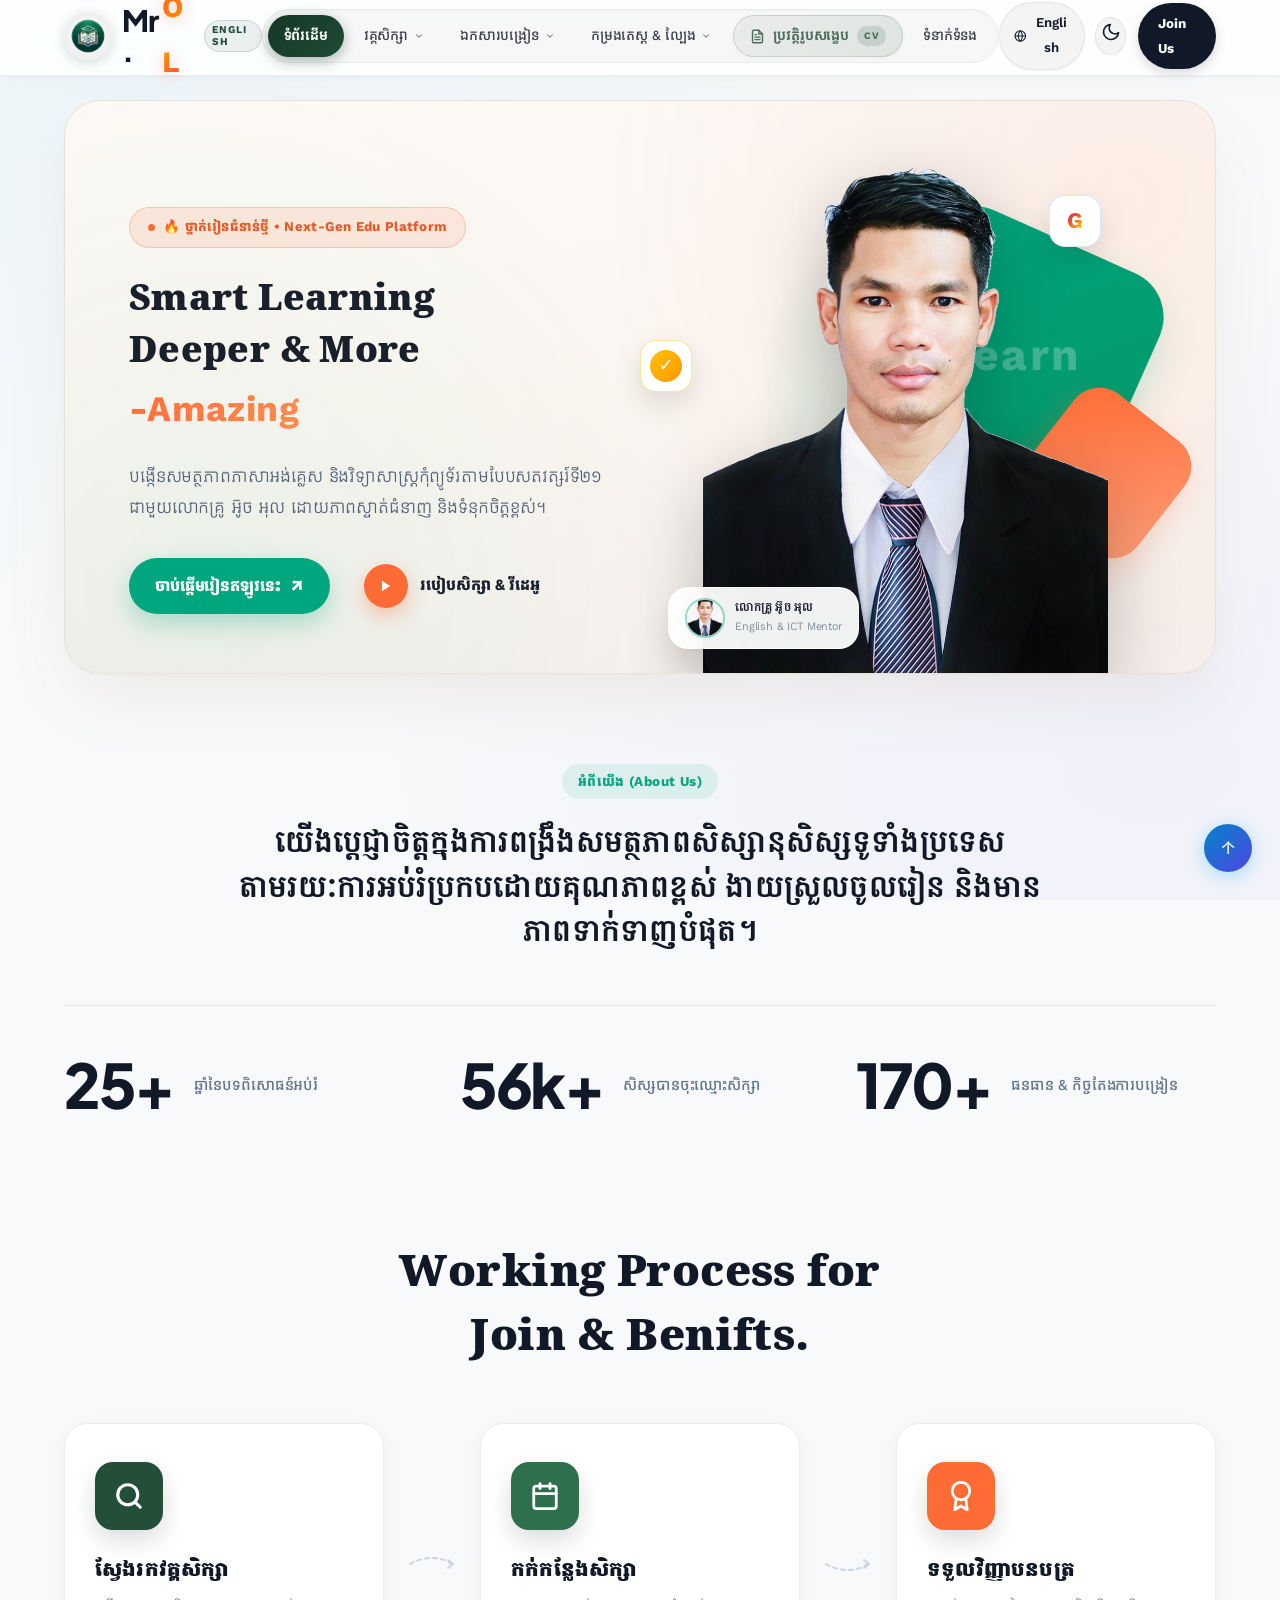
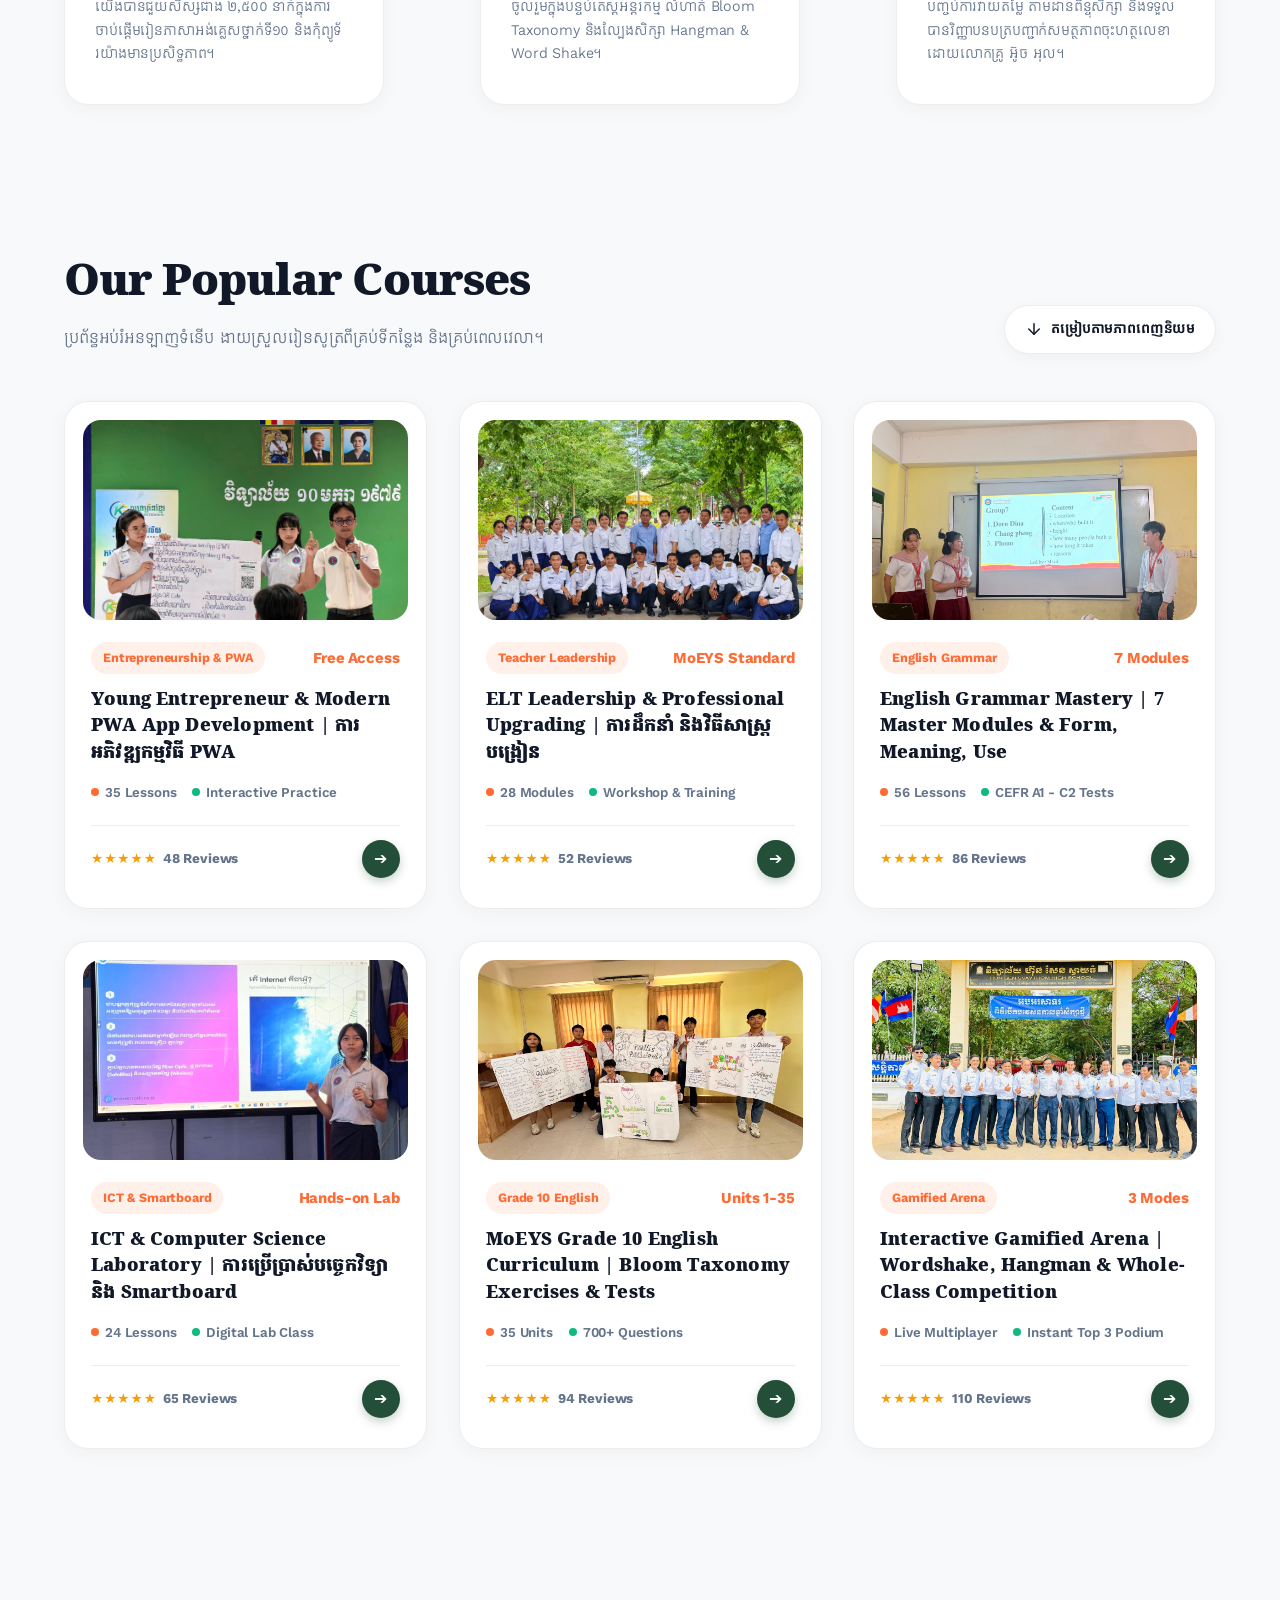
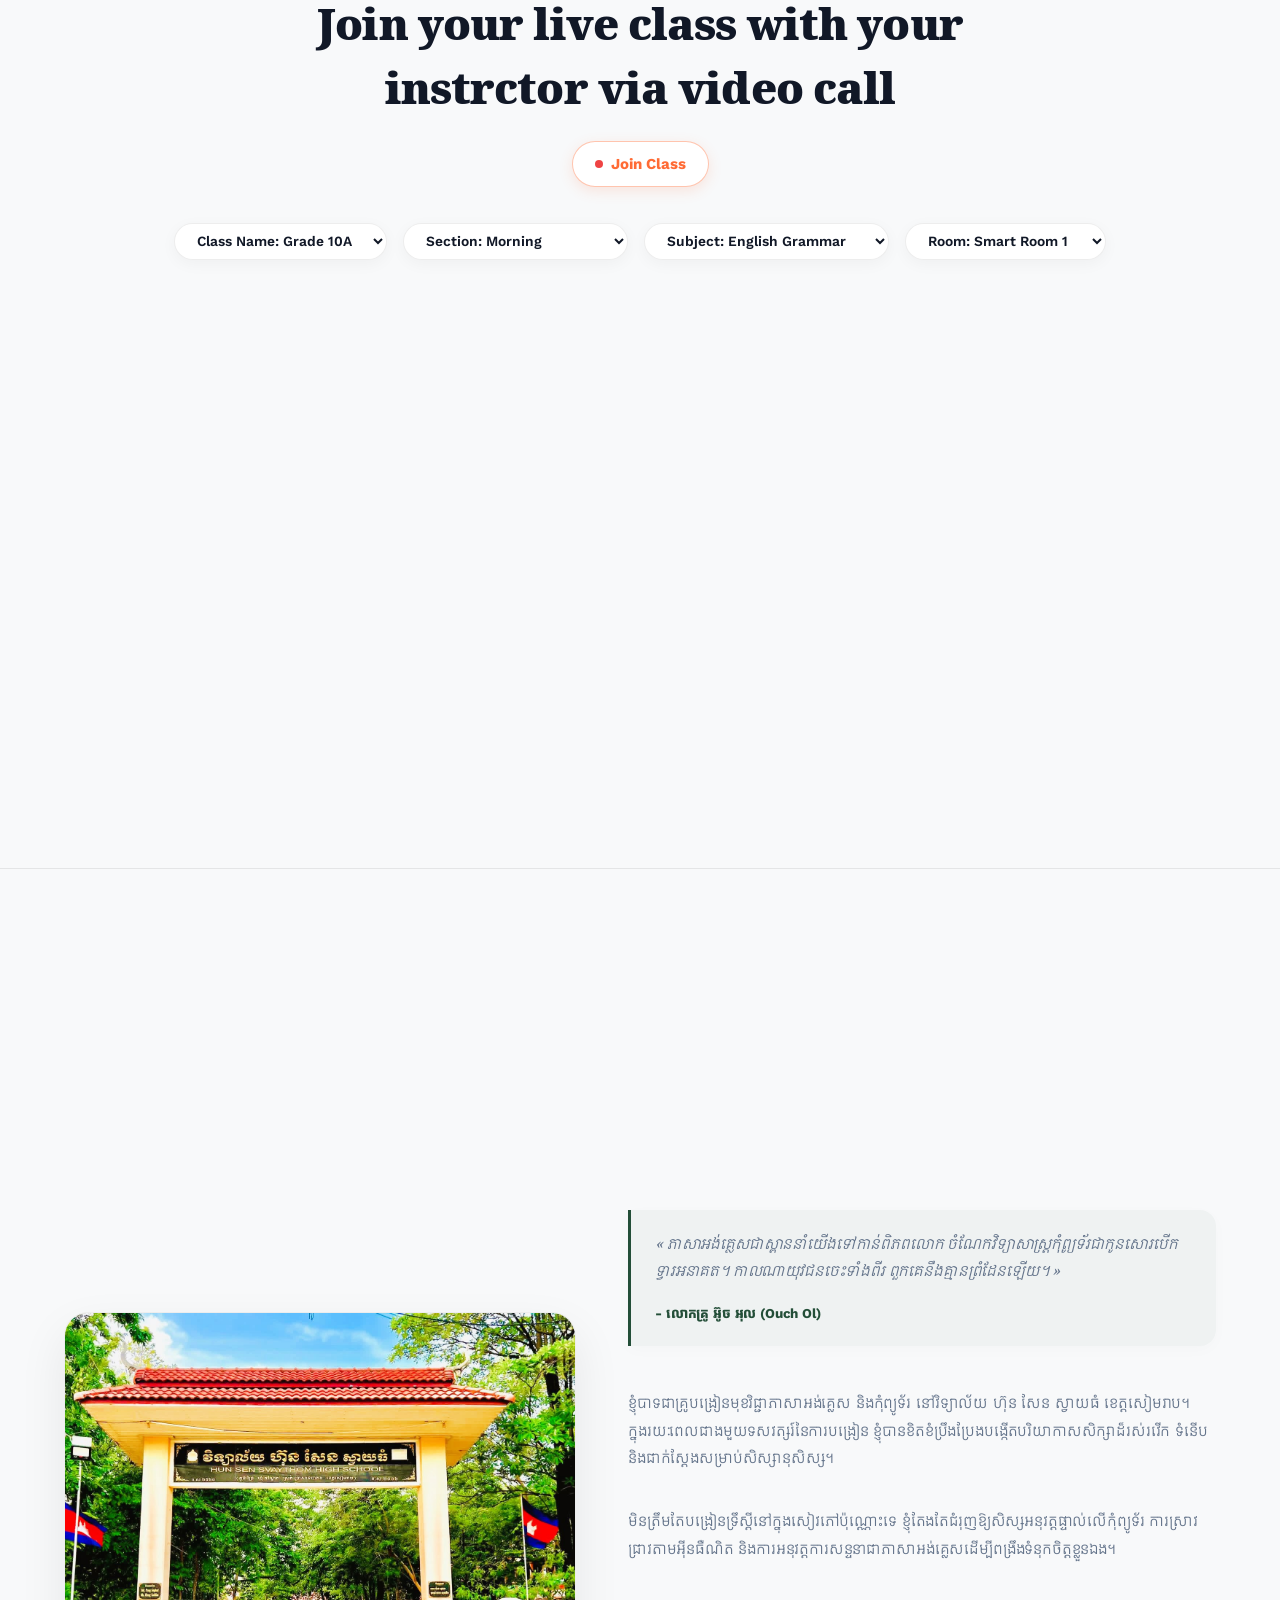
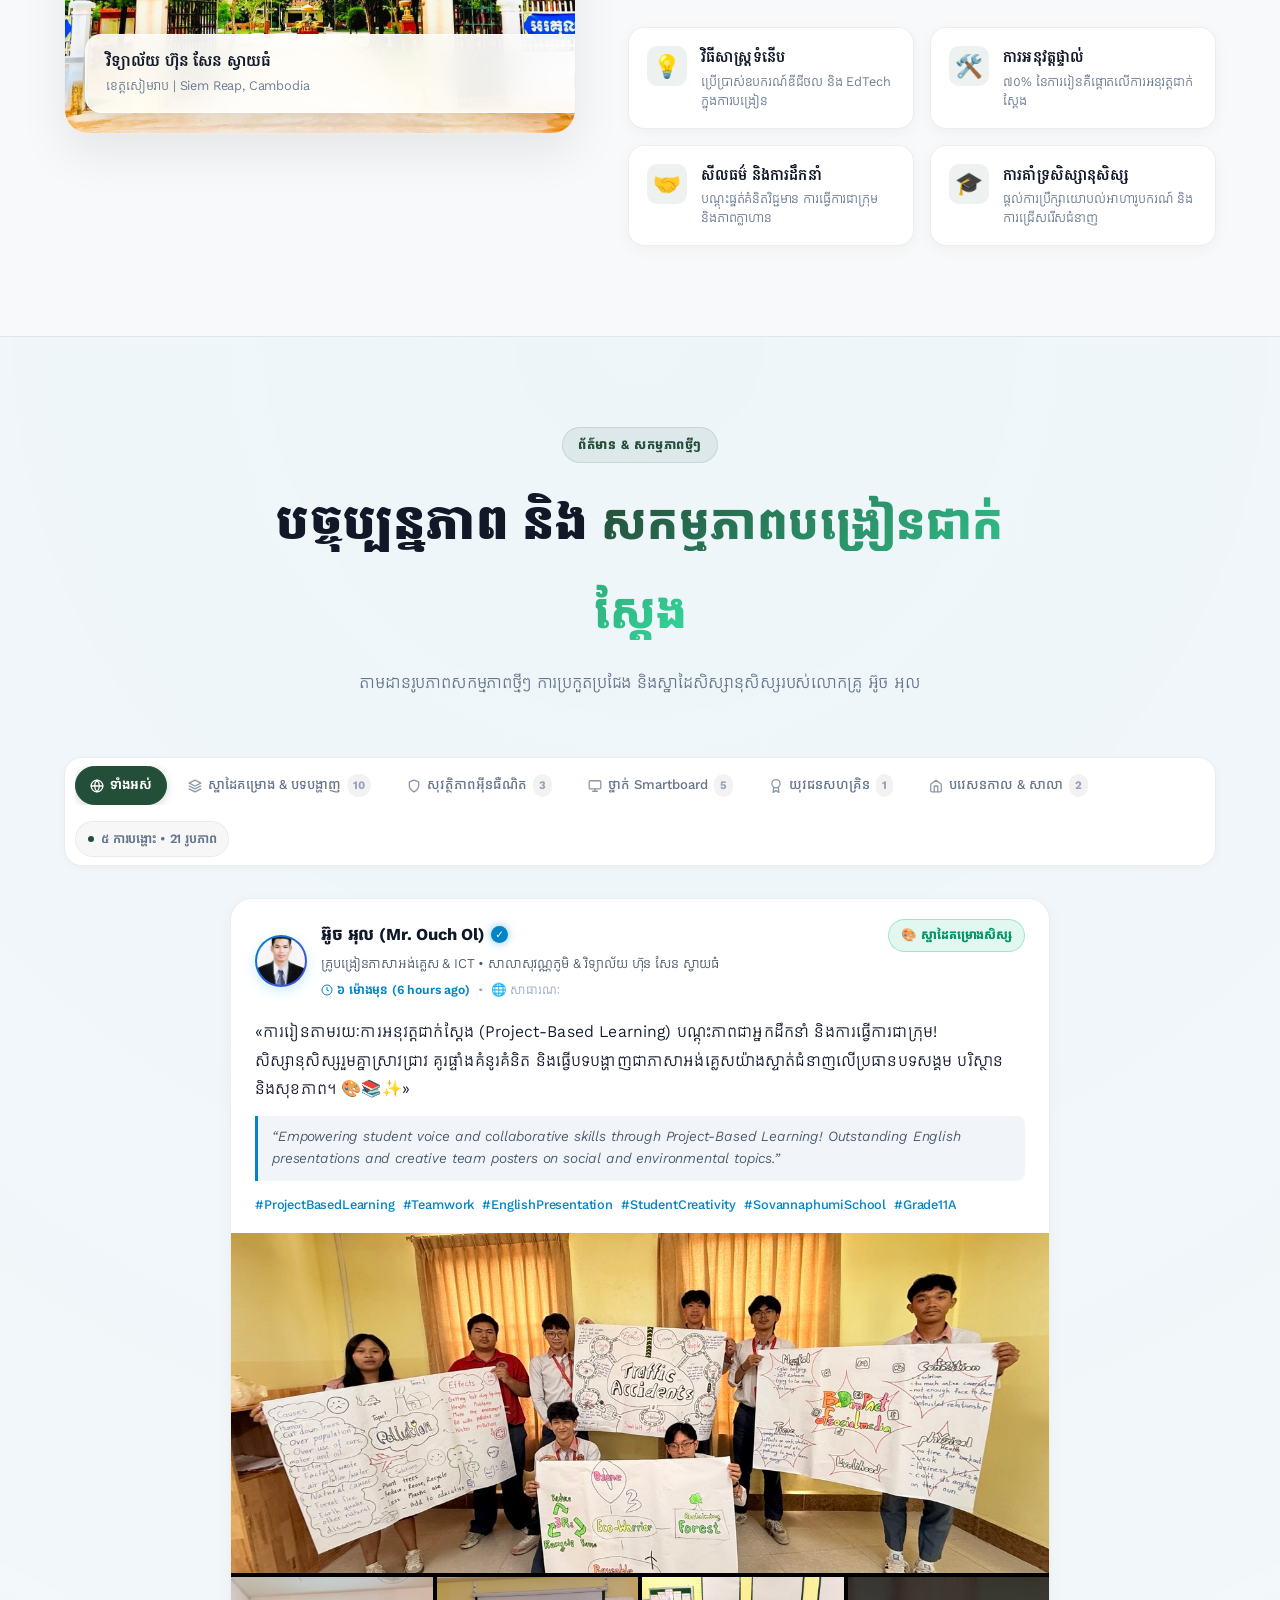
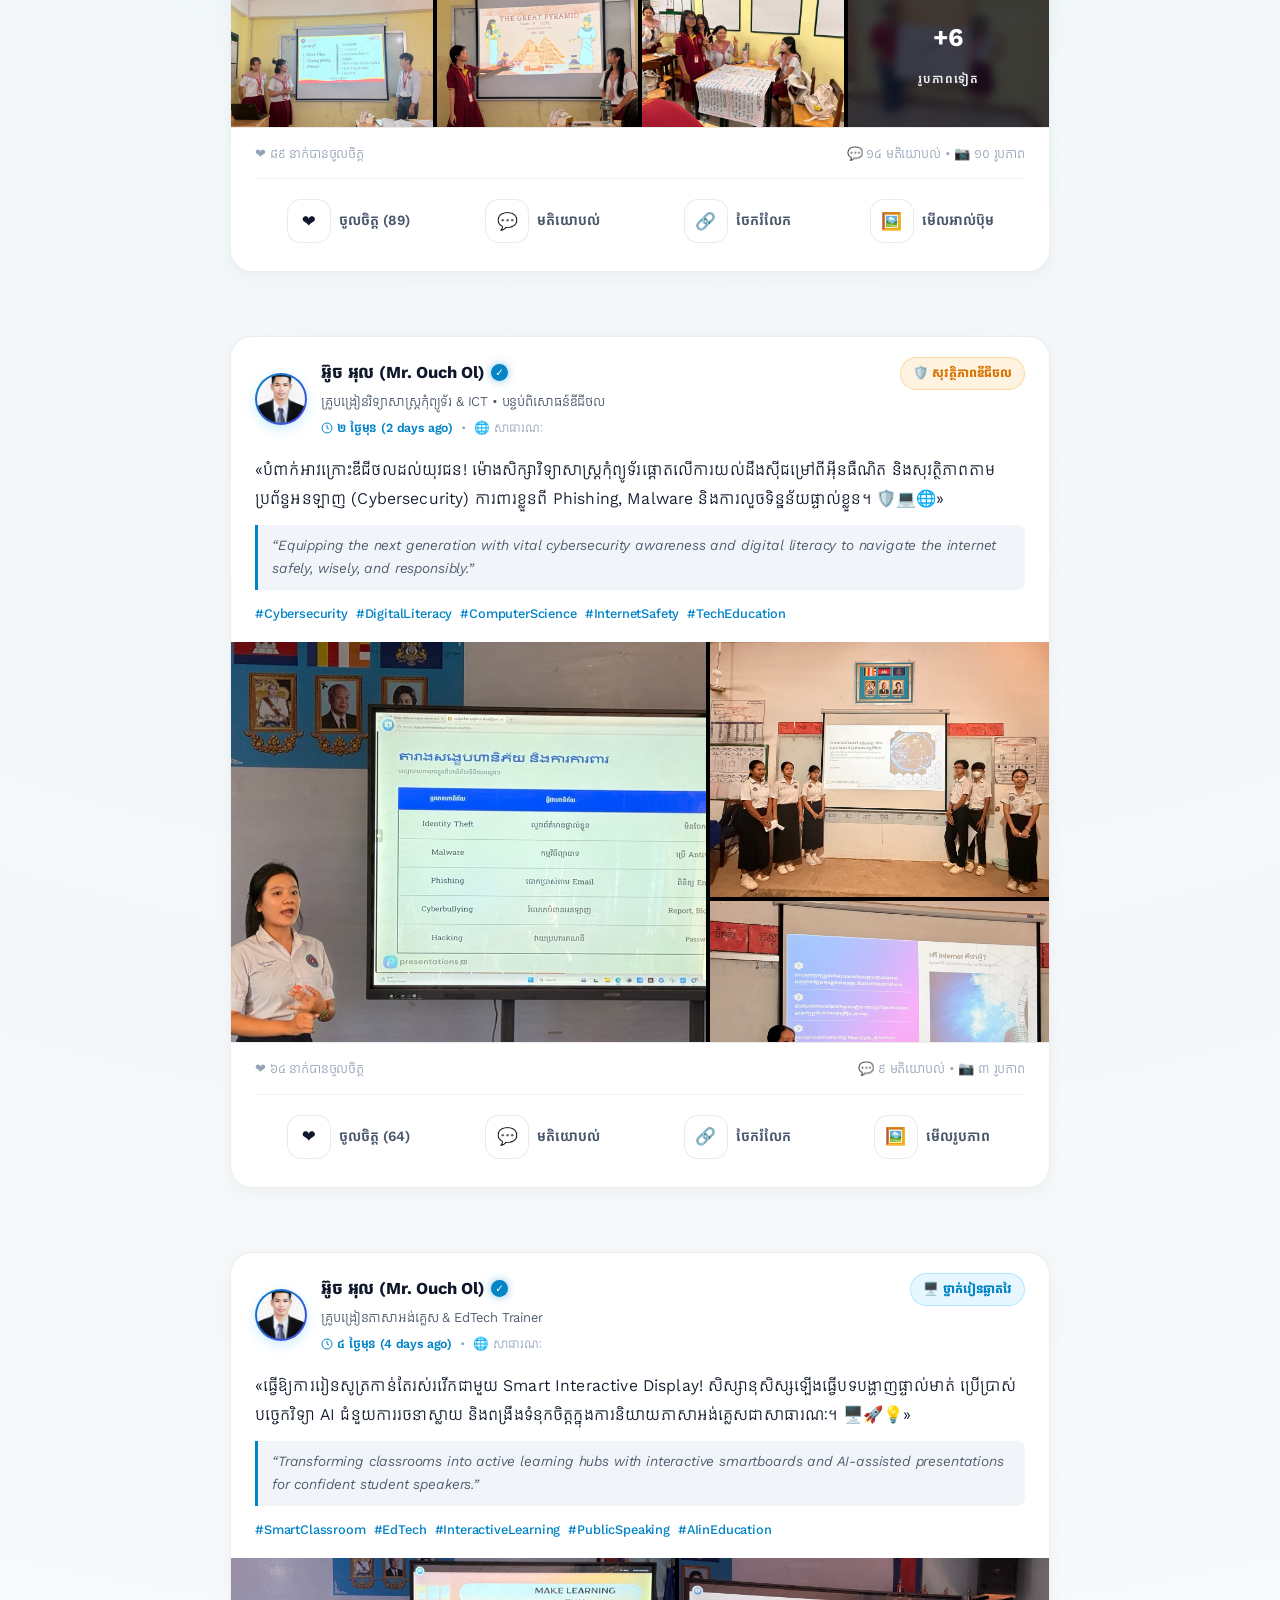
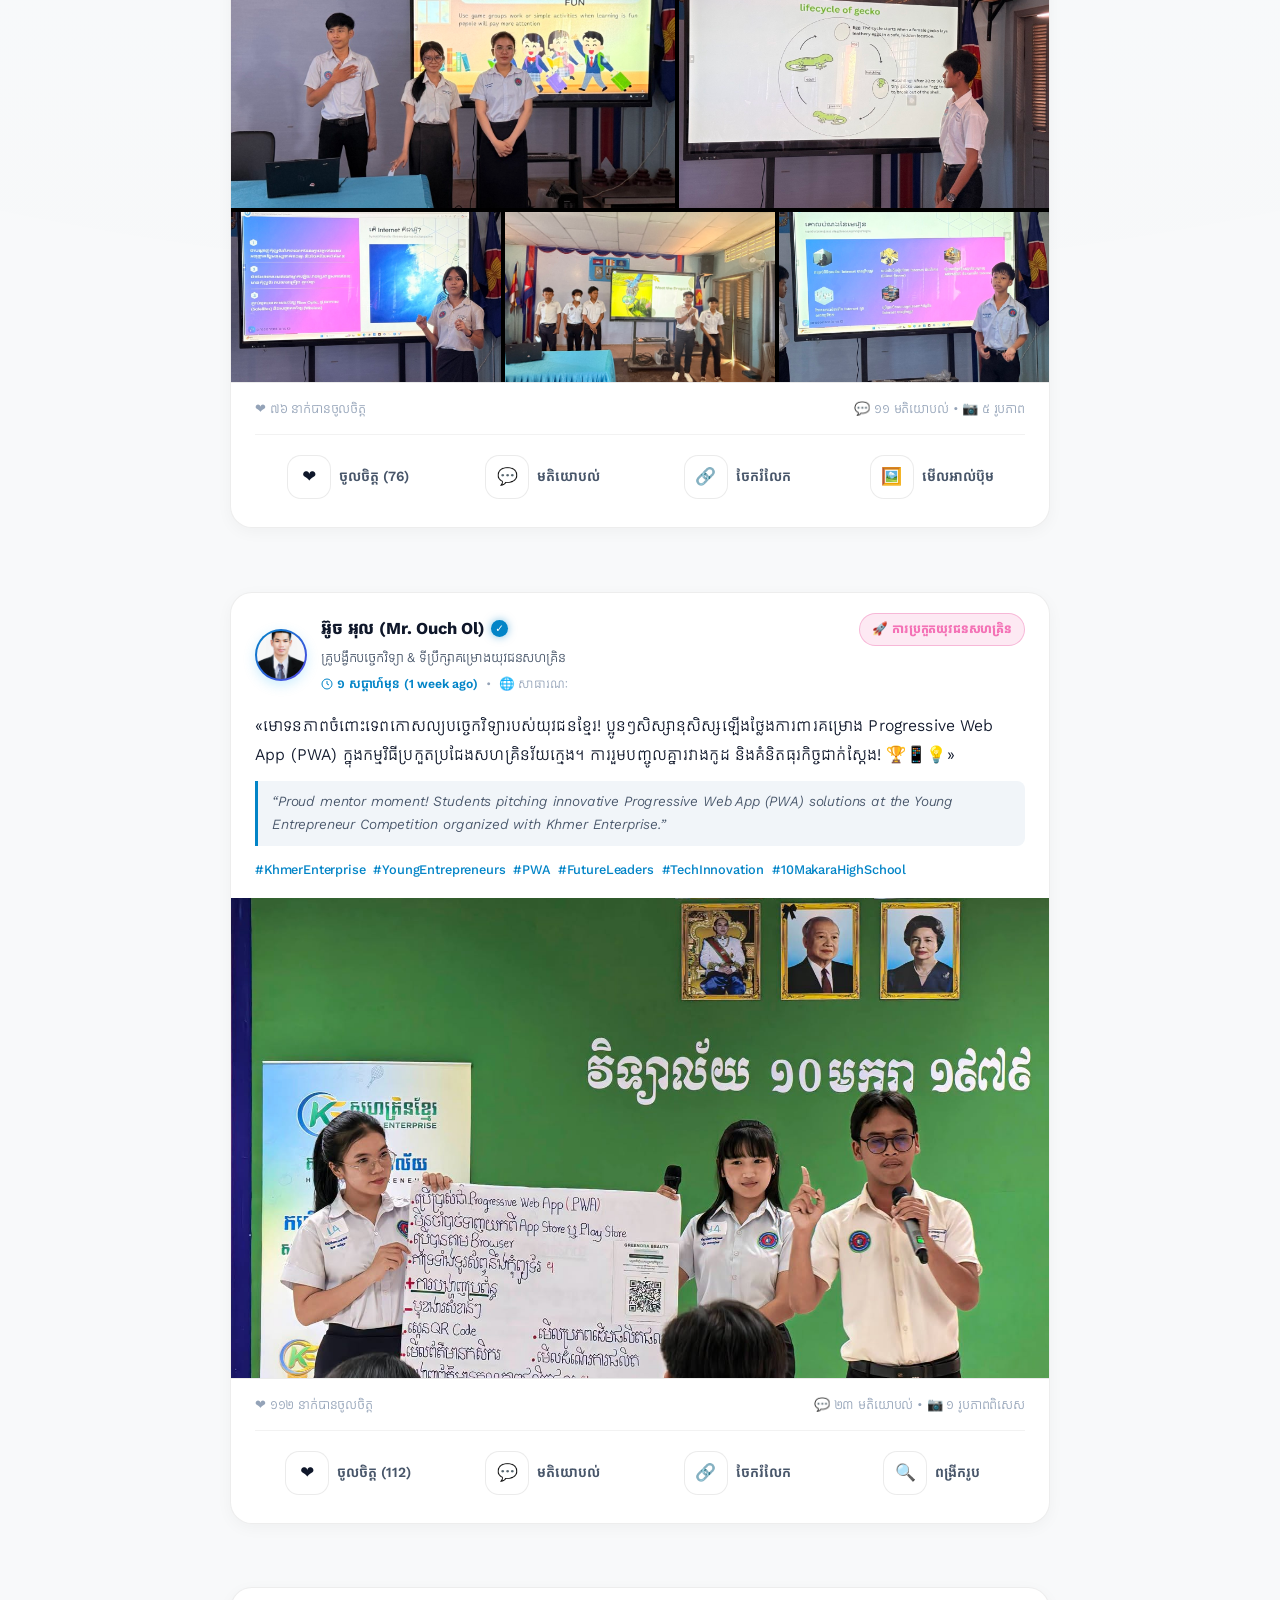
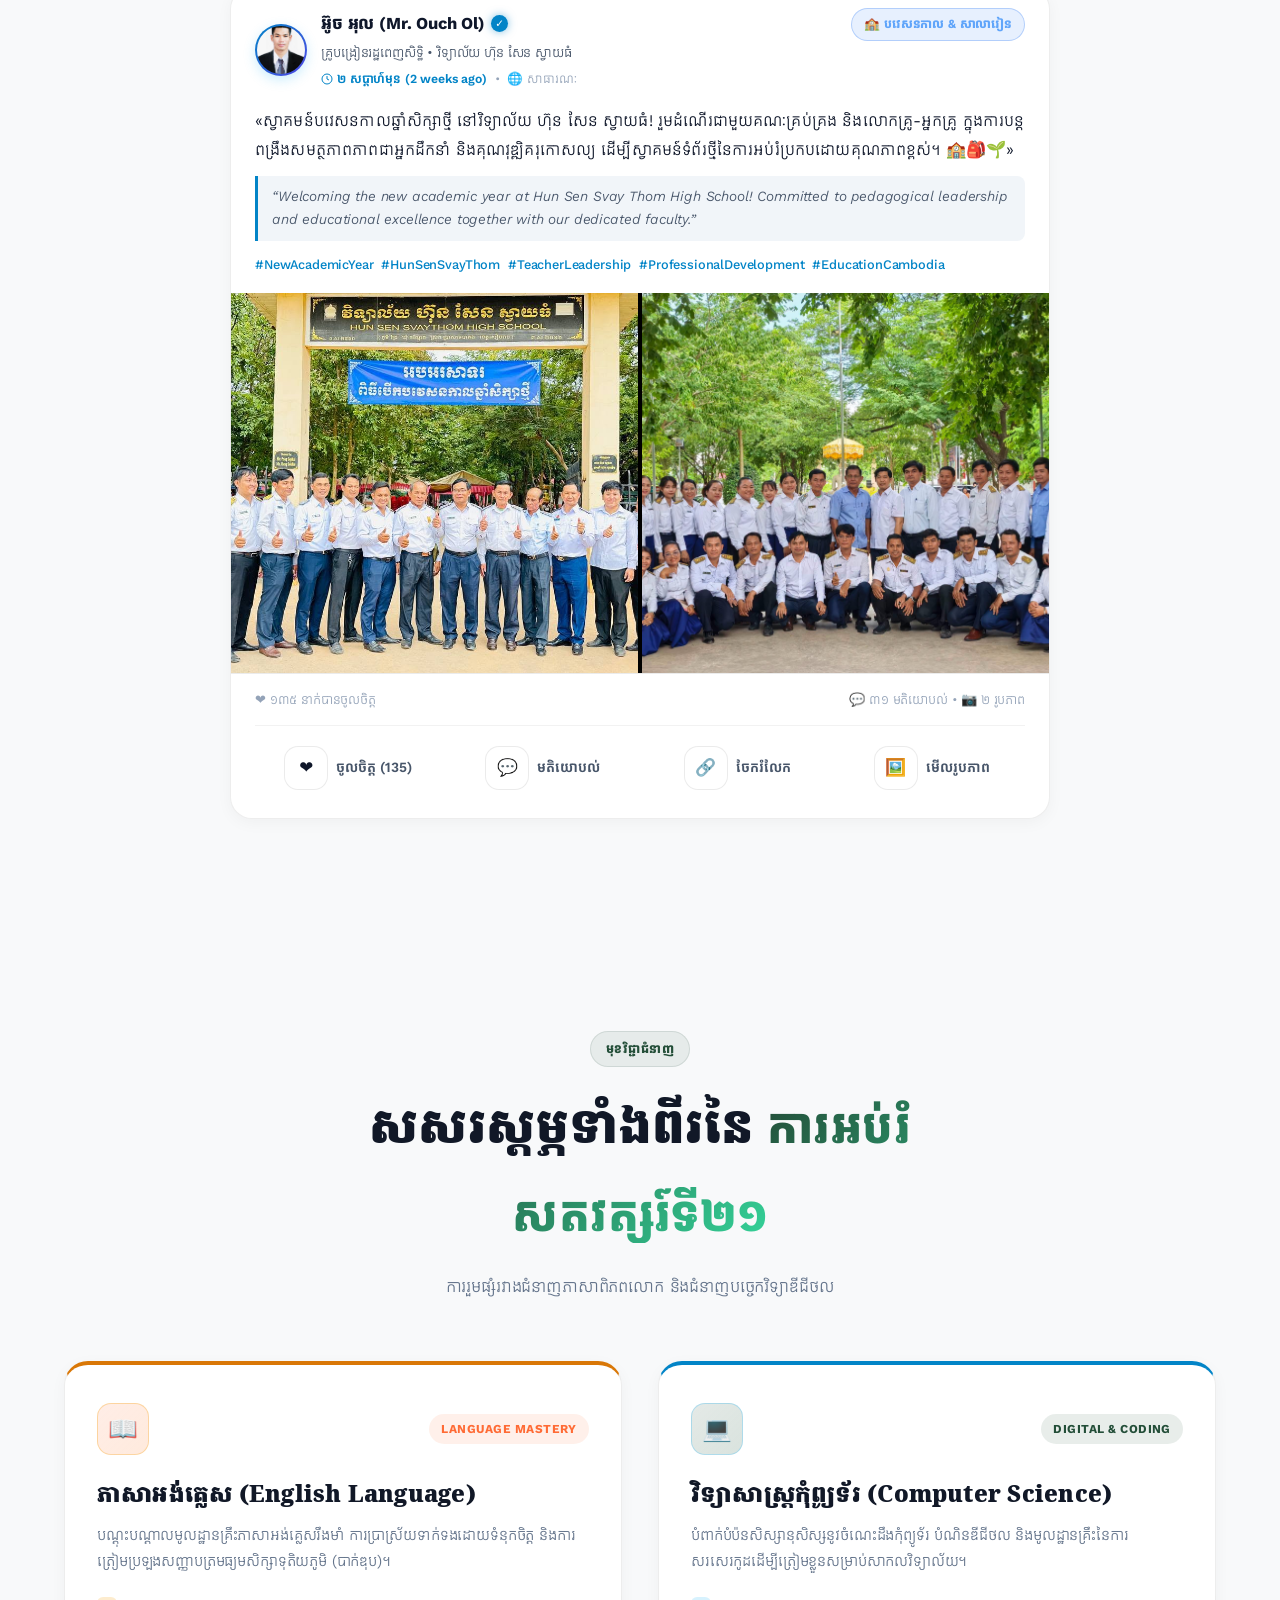
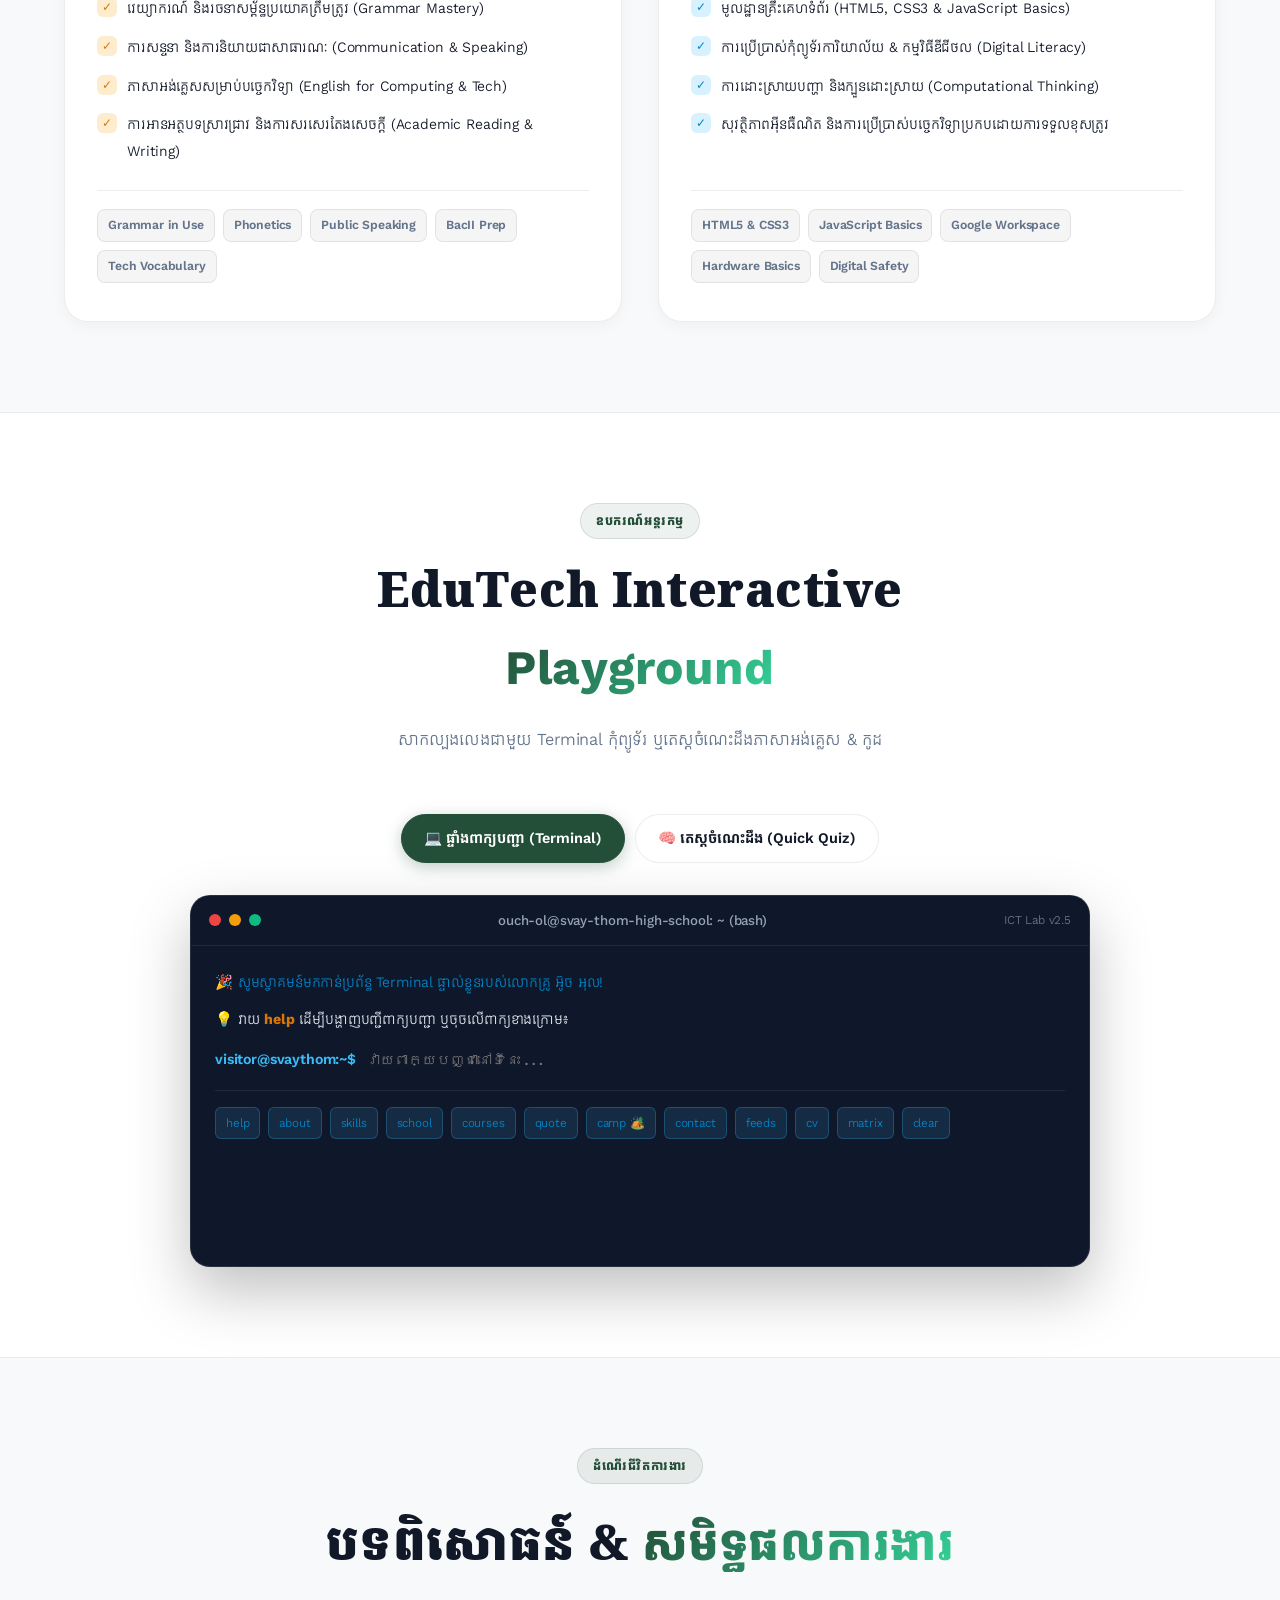
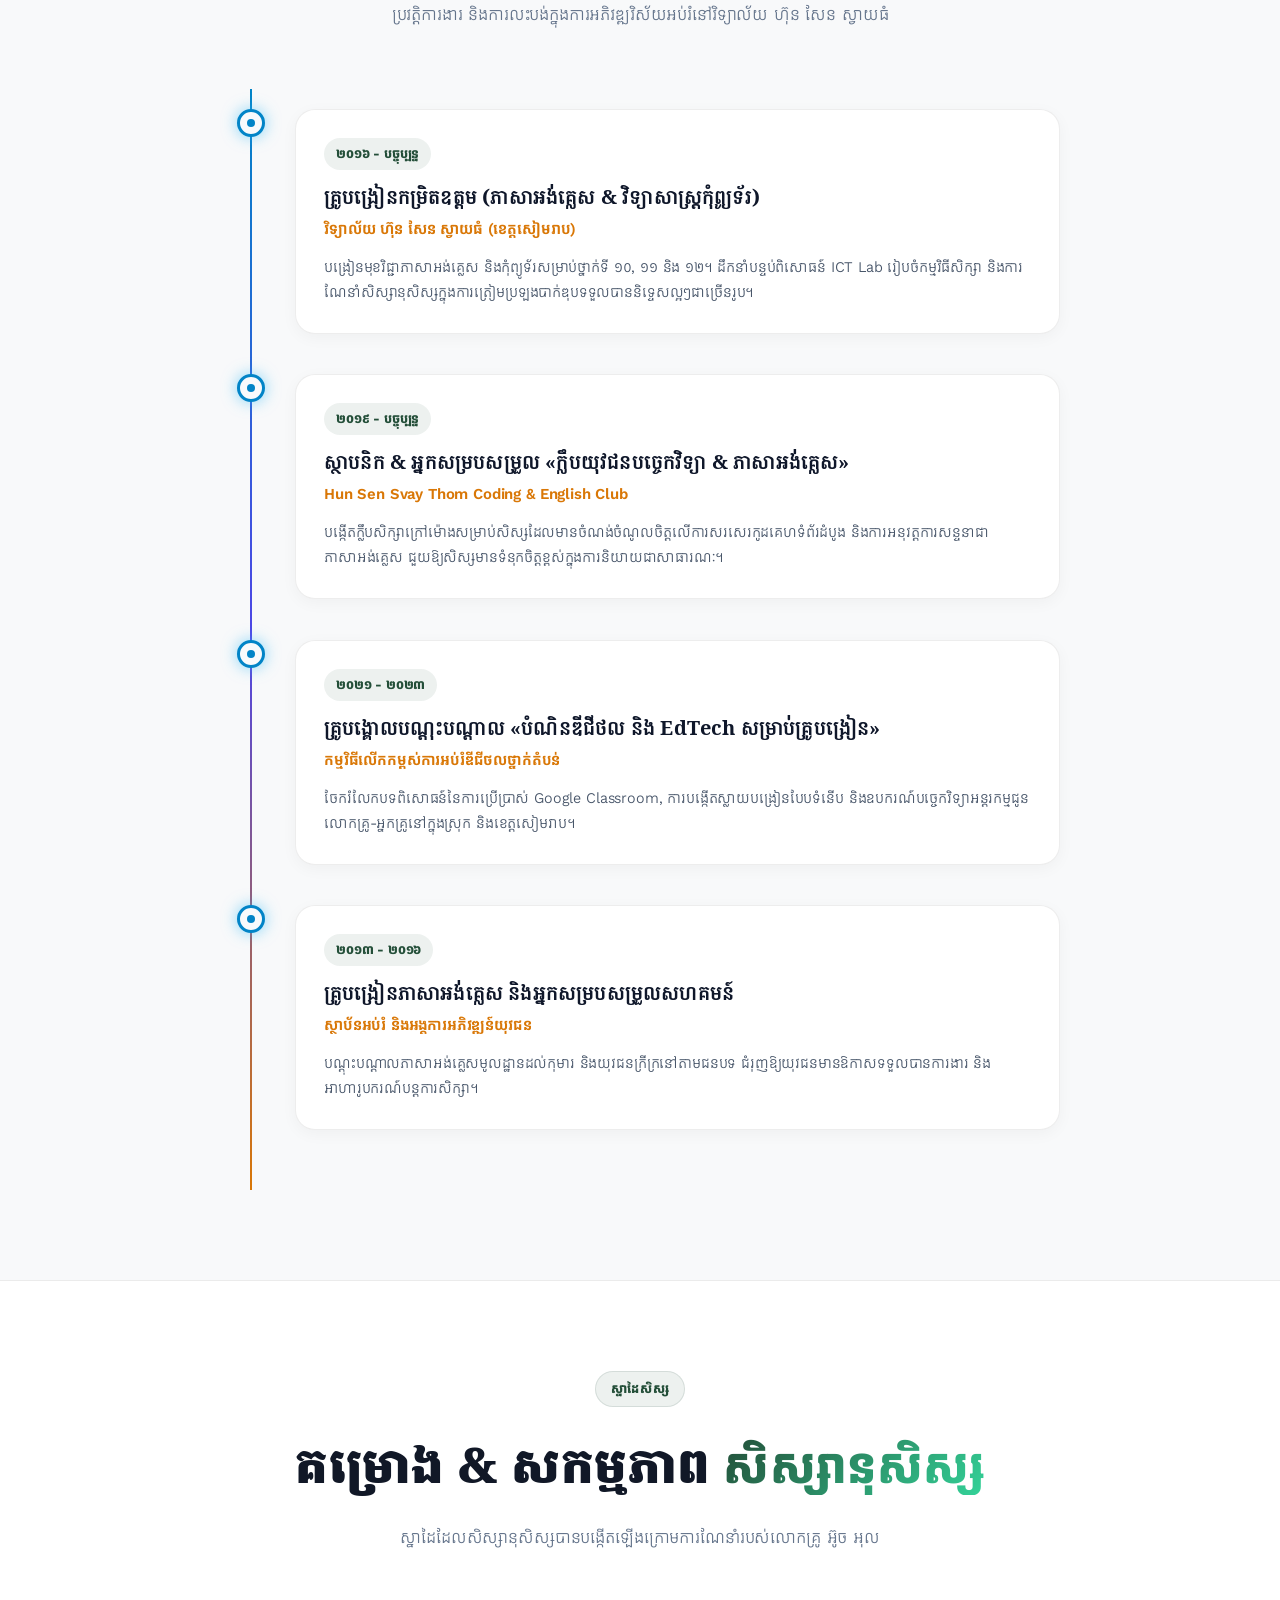
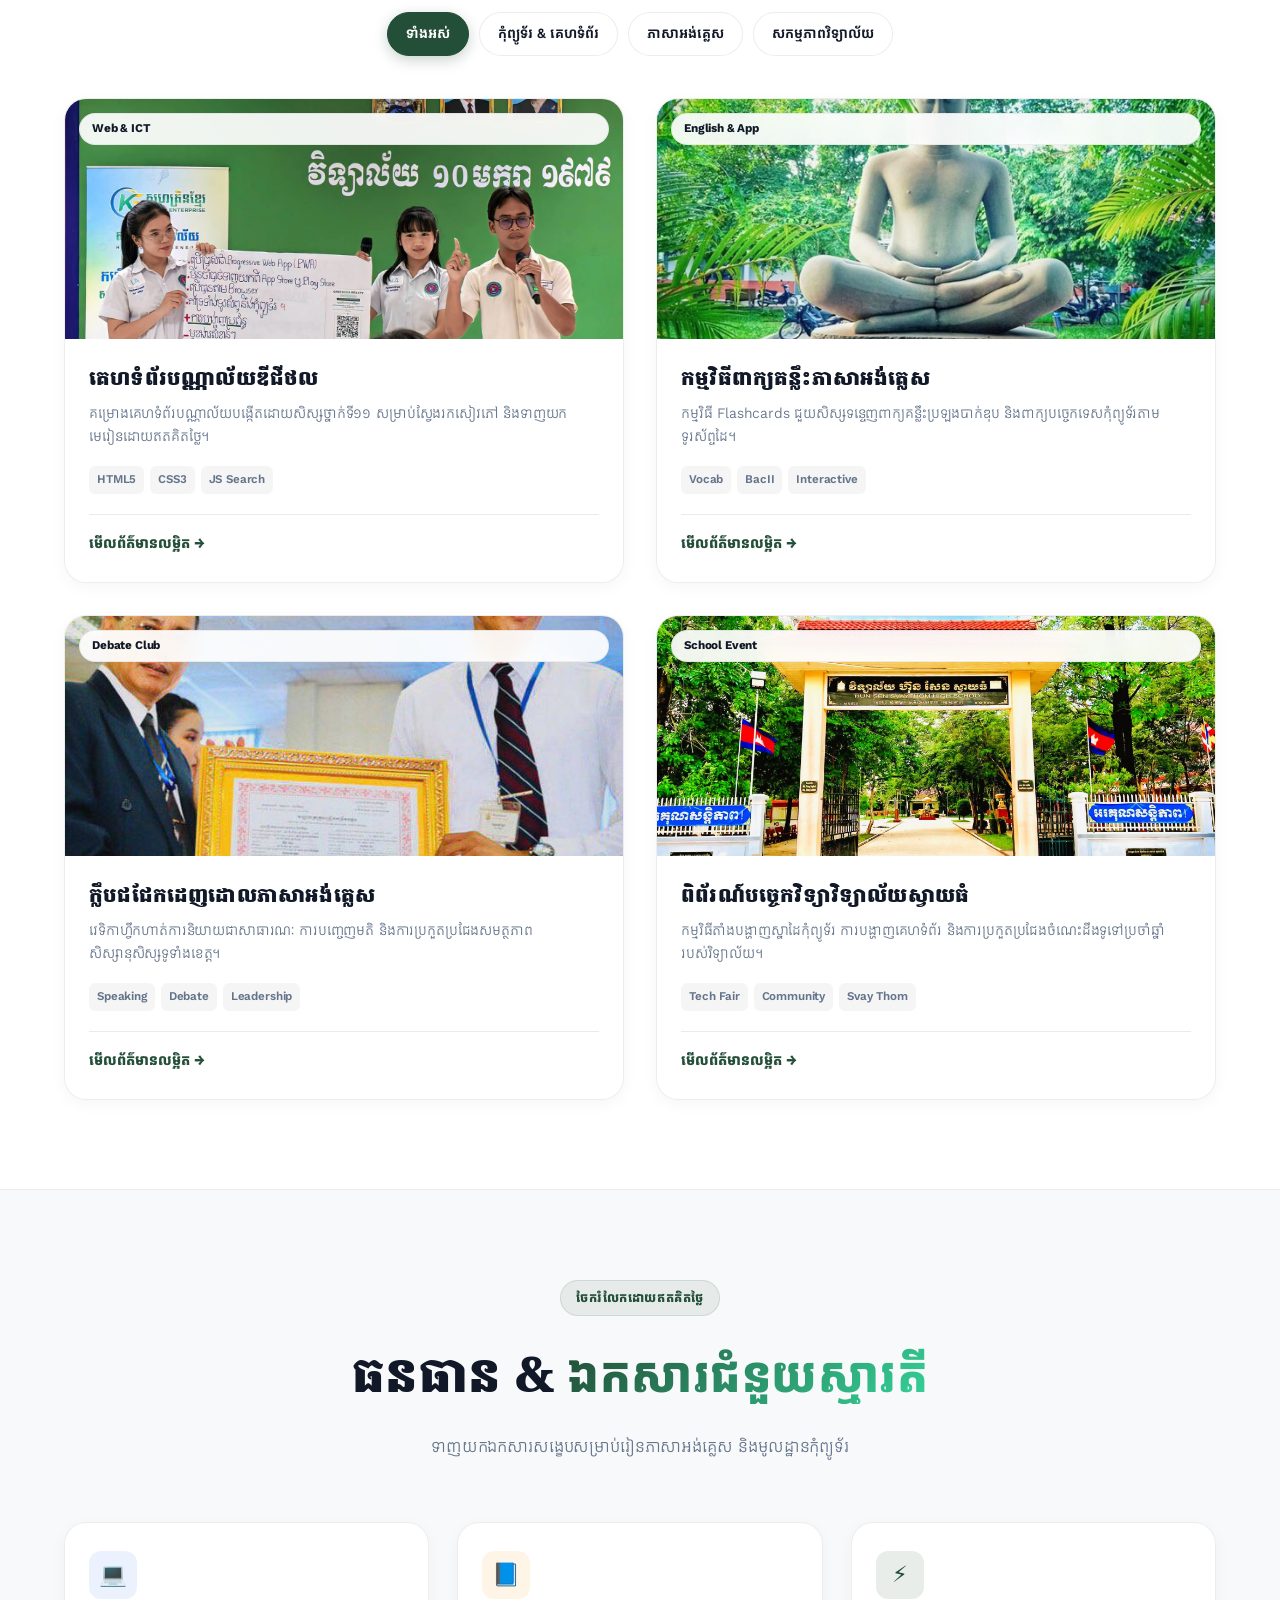
==== commit c1cc9275: "feat: add comprehensive grammar master curriculum, interactive assessments, and UI improvements" ====
--- a/index.html
+++ b/index.html
@@ -13,7 +13,7 @@
   <!-- Google Fonts for Modern Khmer & International Typography -->
   <link rel="preconnect" href="https://fonts.googleapis.com">
   <link rel="preconnect" href="https://fonts.gstatic.com" crossorigin>
-  <link href="https://fonts.googleapis.com/css2?family=Battambang:wght@400;700;900&family=Kantumruy+Pro:ital,wght@0,300;0,400;0,500;0,600;0,700;1,400;1,600&family=Koh+Santepheap:wght@300;400;500;600;700;800;900&family=Moul&family=Plus+Jakarta+Sans:ital,wght@0,300;0,400;0,500;0,600;0,700;0,800;1,400&family=JetBrains+Mono:wght@400;500;600&display=swap" rel="stylesheet">
+  <link href="https://fonts.googleapis.com/css2?family=Battambang:wght@400;700;900&family=Kantumruy+Pro:ital,wght@0,300;0,400;0,500;0,600;0,700;1,400;1,600&family=Koh+Santepheap:wght@300;400;500;600;700;800;900&family=Moul&family=Plus+Jakarta+Sans:ital,wght@0,300;0,400;0,500;0,600;0,700;0,800;1,400&family=JetBrains+Mono:wght@400;500;600&family=Architects+Daughter&family=Caveat:wght@600;700&family=Kalam:wght@400;700&family=Patrick+Hand&display=swap" rel="stylesheet">
 
   <!-- CSS Stylesheets -->
   <link rel="stylesheet" href="css/animations.css">
@@ -40,7 +40,8 @@
             <img src="assets/images/mr_ol_logo.jpg" alt="Mr. Ol Logo" class="brand-img-logo">
           </div>
           <div class="brand-title-wrap">
-            <span class="brand-title-elearn">Mr. <span>Ol</span></span>
+            <span class="brand-title-elearn">Mr. <span class="brand-ol-highlight">OL</span></span>
+            <span class="brand-sub-badge">English</span>
           </div>
         </div>
       </a>
@@ -54,7 +55,1513 @@
           </a>
         </li>
 
-        <!-- 2. ឯកសារបង្រៀន (Teaching Materials) -->
+        <!-- 2. វគ្គសិក្សា (Learning Courses) -->
+        <li class="nav-item has-dropdown learning-courses-item">
+          <a href="#courses" class="nav-link">
+            <span data-i18n="nav_learning_courses">វគ្គសិក្សា</span>
+            <span class="nav-arrow">
+              <svg width="10" height="10" viewBox="0 0 24 24" fill="none" stroke="currentColor" stroke-width="2.5" stroke-linecap="round" stroke-linejoin="round"><polyline points="6 9 12 15 18 9"></polyline></svg>
+            </span>
+          </a>
+          <div class="dropdown-menu dropdown-menu-courses">
+            <div class="dropdown-group-header" data-i18n="header_skills_levels">ជំនាញ & កម្រិតសិក្សា • Skills & Levels</div>
+            
+            <!-- Sub Menu 1: Grammar (7 Master Modules) -->
+            <div class="dropdown-item-nested">
+              <a href="javascript:void(0)" class="dropdown-link nested-parent-link" data-skill="grammar">
+                <span class="item-icon">
+                  <svg width="16" height="16" viewBox="0 0 24 24" fill="none" stroke="currentColor" stroke-width="2.2" stroke-linecap="round" stroke-linejoin="round"><path d="M4 19.5A2.5 2.5 0 0 1 6.5 17H20"></path><path d="M6.5 2H20v20H6.5A2.5 2.5 0 0 1 4 19.5v-15A2.5 2.5 0 0 1 6.5 2z"></path><line x1="9" y1="7" x2="15" y2="7"></line><line x1="9" y1="11" x2="13" y2="11"></line></svg>
+                </span>
+                <span class="nested-link-text">
+                  <span class="skill-name" data-i18n="skill_grammar">Grammar</span>
+                  <span class="skill-subtext" data-i18n="skill_grammar_kh">វេយ្យាករណ៍</span>
+                </span>
+                <span class="nested-caret">
+                  <svg width="12" height="12" viewBox="0 0 24 24" fill="none" stroke="currentColor" stroke-width="2.5" stroke-linecap="round" stroke-linejoin="round"><polyline points="9 18 15 12 9 6"></polyline></svg>
+                </span>
+              </a>
+
+              <!-- 3rd Menu: Grammar Master Syllabus (5 Core Modules) -->
+              <div class="sub-dropdown-menu sub-dropdown-grammar">
+                <div class="sub-menu-header">
+                  <span class="sub-header-title">Grammar Master Syllabus</span>
+                  <span class="badge-cefr">5 Modules</span>
+                </div>
+                
+                <div class="sub-grammar-list">
+                  <!-- 1. Parts of Speech with 4th & 5th Level Flyout Submenu -->
+                  <div class="sub-item-nested">
+                    <a href="grammar.html?topic=nouns" class="grammar-menu-item nested-3rd-parent" data-grammar-topic="nouns" title="1. Parts of Speech">
+                      <span class="grammar-num-badge">1</span>
+                      <span class="grammar-item-content">
+                        <span class="grammar-item-title">Parts of Speech</span>
+                        <span class="grammar-item-sub">ថ្នាក់នៃពាក្យ (8 Word Classes)</span>
+                      </span>
+                      <span class="nested-caret-3rd">
+                        <svg width="10" height="10" viewBox="0 0 24 24" fill="none" stroke="currentColor" stroke-width="2.5"><polyline points="9 18 15 12 9 6"></polyline></svg>
+                      </span>
+                    </a>
+
+                    <!-- 4th Level Menu: Parts of Speech -->
+                    <div class="sub-4th-dropdown-menu sub-3rd-dropdown-menu">
+                      <div class="sub-menu-header">
+                        <span class="sub-header-title">Parts of Speech</span>
+                        <span class="badge-cefr">8 Classes</span>
+                      </div>
+                      <div class="sub-4th-grid">
+
+                  <!-- 4th Level Item: Nouns (នាម) -->
+                  <div class="sub-4th-item-nested">
+                    <a href="grammar.html?topic=nouns" class="grammar-4th-link nested-4th-parent" data-grammar-topic="nouns" title="Nouns (នាម)">
+                      <span class="g4-icon">📦</span>
+                      <div class="g4-text">
+                        <span class="g4-title">Nouns (នាម)</span>
+                        <span class="g4-desc">Kinds, Sing/Plural, Countable & Uncountable</span>
+                      </div>
+                      <span class="nested-caret-4th">
+                        <svg width="10" height="10" viewBox="0 0 24 24" fill="none" stroke="currentColor" stroke-width="2.5"><polyline points="9 18 15 12 9 6"></polyline></svg>
+                      </span>
+                    </a>
+                    <!-- 5th Sub Menu: Lessons & Test with CEFR Levels (A1, A2, B1, B2, C1&C2) -->
+                    <div class="sub-5th-dropdown-menu">
+                      <div class="sub-5th-header">
+                        <span class="sub-5th-title">📦 Nouns (នាម)</span>
+                        <span class="sub-5th-badge">Syllabus &amp; Tests</span>
+                      </div>
+                      <div class="sub-5th-actions">
+                        <!-- Action 1: Lessons -->
+                        <a href="grammar.html?topic=nouns#sec-notesheet" class="btn-5th-action btn-5th-lesson" data-grammar-topic="nouns" data-target-section="lesson" title="Study Nouns (នាម)">
+                          <span class="act-icon">📖</span>
+                          <div class="act-body">
+                            <span class="act-title">Lessons (មេរៀន)</span>
+                            <span class="act-desc">Study Notes, Formulas, Rules &amp; Traps</span>
+                          </div>
+                          <span class="act-arrow">→</span>
+                        </a>
+
+                        <!-- Action 2: Test Categorized by CEFR Levels -->
+                        <div class="sub-5th-test-block">
+                          <div class="test-block-header">
+                            <span class="tb-title">🎯 Test (តេស្តអនុវត្ត)</span>
+                            <a href="grammar.html?topic=nouns&level=ALL#sec-tests" class="tb-all-link" data-grammar-topic="nouns" data-level="ALL" title="Practice all 80 standard questions">All (80 Qs)</a>
+                          </div>
+                          <div class="test-cefr-grid">
+                            <a href="grammar.html?topic=nouns&level=A1#sec-tests" class="cefr-pill pill-a1" data-grammar-topic="nouns" data-level="A1" title="Nouns (នាម) - A1 Beginner Test">
+                              <span class="pill-lvl">A1</span>
+                              <span class="pill-name">Beginner</span>
+                            </a>
+                            <a href="grammar.html?topic=nouns&level=A2#sec-tests" class="cefr-pill pill-a2" data-grammar-topic="nouns" data-level="A2" title="Nouns (នាម) - A2 Elementary Test">
+                              <span class="pill-lvl">A2</span>
+                              <span class="pill-name">Elementary</span>
+                            </a>
+                            <a href="grammar.html?topic=nouns&level=B1#sec-tests" class="cefr-pill pill-b1" data-grammar-topic="nouns" data-level="B1" title="Nouns (នាម) - B1 Intermediate Test">
+                              <span class="pill-lvl">B1</span>
+                              <span class="pill-name">Intermediate</span>
+                            </a>
+                            <a href="grammar.html?topic=nouns&level=B2#sec-tests" class="cefr-pill pill-b2" data-grammar-topic="nouns" data-level="B2" title="Nouns (នាម) - B2 Upper-Intermediate Test">
+                              <span class="pill-lvl">B2</span>
+                              <span class="pill-name">Upper-Int</span>
+                            </a>
+                            <a href="grammar.html?topic=nouns&level=C1_C2#sec-tests" class="cefr-pill pill-c1c2" data-grammar-topic="nouns" data-level="C1_C2" title="Nouns (នាម) - C1 & C2 Advanced Test">
+                              <span class="pill-lvl">C1 &amp; C2</span>
+                              <span class="pill-name">Advanced</span>
+                            </a>
+                          </div>
+                        </div>
+                      </div>
+                    </div>
+                  </div>
+
+                  <!-- 4th Level Item: Pronouns (សព្វនាម) -->
+                  <div class="sub-4th-item-nested">
+                    <a href="grammar.html?topic=pronouns" class="grammar-4th-link nested-4th-parent" data-grammar-topic="pronouns" title="Pronouns (សព្វនាម)">
+                      <span class="g4-icon">👤</span>
+                      <div class="g4-text">
+                        <span class="g4-title">Pronouns (សព្វនាម)</span>
+                        <span class="g4-desc">Definite (Subj/Obj/Poss/Refl) & Indefinite</span>
+                      </div>
+                      <span class="nested-caret-4th">
+                        <svg width="10" height="10" viewBox="0 0 24 24" fill="none" stroke="currentColor" stroke-width="2.5"><polyline points="9 18 15 12 9 6"></polyline></svg>
+                      </span>
+                    </a>
+                    <!-- 5th Sub Menu: Lessons & Test with CEFR Levels (A1, A2, B1, B2, C1&C2) -->
+                    <div class="sub-5th-dropdown-menu">
+                      <div class="sub-5th-header">
+                        <span class="sub-5th-title">👤 Pronouns (សព្វនាម)</span>
+                        <span class="sub-5th-badge">Syllabus &amp; Tests</span>
+                      </div>
+                      <div class="sub-5th-actions">
+                        <!-- Action 1: Lessons -->
+                        <a href="grammar.html?topic=pronouns#sec-notesheet" class="btn-5th-action btn-5th-lesson" data-grammar-topic="pronouns" data-target-section="lesson" title="Study Pronouns (សព្វនាម)">
+                          <span class="act-icon">📖</span>
+                          <div class="act-body">
+                            <span class="act-title">Lessons (មេរៀន)</span>
+                            <span class="act-desc">Study Notes, Formulas, Rules &amp; Traps</span>
+                          </div>
+                          <span class="act-arrow">→</span>
+                        </a>
+
+                        <!-- Action 2: Test Categorized by CEFR Levels -->
+                        <div class="sub-5th-test-block">
+                          <div class="test-block-header">
+                            <span class="tb-title">🎯 Test (តេស្តអនុវត្ត)</span>
+                            <a href="grammar.html?topic=pronouns&level=ALL#sec-tests" class="tb-all-link" data-grammar-topic="pronouns" data-level="ALL" title="Practice all 80 standard questions">All (80 Qs)</a>
+                          </div>
+                          <div class="test-cefr-grid">
+                            <a href="grammar.html?topic=pronouns&level=A1#sec-tests" class="cefr-pill pill-a1" data-grammar-topic="pronouns" data-level="A1" title="Pronouns (សព្វនាម) - A1 Beginner Test">
+                              <span class="pill-lvl">A1</span>
+                              <span class="pill-name">Beginner</span>
+                            </a>
+                            <a href="grammar.html?topic=pronouns&level=A2#sec-tests" class="cefr-pill pill-a2" data-grammar-topic="pronouns" data-level="A2" title="Pronouns (សព្វនាម) - A2 Elementary Test">
+                              <span class="pill-lvl">A2</span>
+                              <span class="pill-name">Elementary</span>
+                            </a>
+                            <a href="grammar.html?topic=pronouns&level=B1#sec-tests" class="cefr-pill pill-b1" data-grammar-topic="pronouns" data-level="B1" title="Pronouns (សព្វនាម) - B1 Intermediate Test">
+                              <span class="pill-lvl">B1</span>
+                              <span class="pill-name">Intermediate</span>
+                            </a>
+                            <a href="grammar.html?topic=pronouns&level=B2#sec-tests" class="cefr-pill pill-b2" data-grammar-topic="pronouns" data-level="B2" title="Pronouns (សព្វនាម) - B2 Upper-Intermediate Test">
+                              <span class="pill-lvl">B2</span>
+                              <span class="pill-name">Upper-Int</span>
+                            </a>
+                            <a href="grammar.html?topic=pronouns&level=C1_C2#sec-tests" class="cefr-pill pill-c1c2" data-grammar-topic="pronouns" data-level="C1_C2" title="Pronouns (សព្វនាម) - C1 & C2 Advanced Test">
+                              <span class="pill-lvl">C1 &amp; C2</span>
+                              <span class="pill-name">Advanced</span>
+                            </a>
+                          </div>
+                        </div>
+                      </div>
+                    </div>
+                  </div>
+
+                  <!-- 4th Level Item: Verbs (កិរិយាសព្ទ) -->
+                  <div class="sub-4th-item-nested">
+                    <a href="grammar.html?topic=verbs" class="grammar-4th-link nested-4th-parent" data-grammar-topic="verbs" title="Verbs (កិរិយាសព្ទ)">
+                      <span class="g4-icon">⚡</span>
+                      <div class="g4-text">
+                        <span class="g4-title">Verbs (កិរិយាសព្ទ)</span>
+                        <span class="g4-desc">Main, Modals, Finite, Transitive & Causatives</span>
+                      </div>
+                      <span class="nested-caret-4th">
+                        <svg width="10" height="10" viewBox="0 0 24 24" fill="none" stroke="currentColor" stroke-width="2.5"><polyline points="9 18 15 12 9 6"></polyline></svg>
+                      </span>
+                    </a>
+                    <!-- 5th Sub Menu: Lessons & Test with CEFR Levels (A1, A2, B1, B2, C1&C2) -->
+                    <div class="sub-5th-dropdown-menu">
+                      <div class="sub-5th-header">
+                        <span class="sub-5th-title">⚡ Verbs (កិរិយាសព្ទ)</span>
+                        <span class="sub-5th-badge">Syllabus &amp; Tests</span>
+                      </div>
+                      <div class="sub-5th-actions">
+                        <!-- Action 1: Lessons -->
+                        <a href="grammar.html?topic=verbs#sec-notesheet" class="btn-5th-action btn-5th-lesson" data-grammar-topic="verbs" data-target-section="lesson" title="Study Verbs (កិរិយាសព្ទ)">
+                          <span class="act-icon">📖</span>
+                          <div class="act-body">
+                            <span class="act-title">Lessons (មេរៀន)</span>
+                            <span class="act-desc">Study Notes, Formulas, Rules &amp; Traps</span>
+                          </div>
+                          <span class="act-arrow">→</span>
+                        </a>
+
+                        <!-- Action 2: Test Categorized by CEFR Levels -->
+                        <div class="sub-5th-test-block">
+                          <div class="test-block-header">
+                            <span class="tb-title">🎯 Test (តេស្តអនុវត្ត)</span>
+                            <a href="grammar.html?topic=verbs&level=ALL#sec-tests" class="tb-all-link" data-grammar-topic="verbs" data-level="ALL" title="Practice all 80 standard questions">All (80 Qs)</a>
+                          </div>
+                          <div class="test-cefr-grid">
+                            <a href="grammar.html?topic=verbs&level=A1#sec-tests" class="cefr-pill pill-a1" data-grammar-topic="verbs" data-level="A1" title="Verbs (កិរិយាសព្ទ) - A1 Beginner Test">
+                              <span class="pill-lvl">A1</span>
+                              <span class="pill-name">Beginner</span>
+                            </a>
+                            <a href="grammar.html?topic=verbs&level=A2#sec-tests" class="cefr-pill pill-a2" data-grammar-topic="verbs" data-level="A2" title="Verbs (កិរិយាសព្ទ) - A2 Elementary Test">
+                              <span class="pill-lvl">A2</span>
+                              <span class="pill-name">Elementary</span>
+                            </a>
+                            <a href="grammar.html?topic=verbs&level=B1#sec-tests" class="cefr-pill pill-b1" data-grammar-topic="verbs" data-level="B1" title="Verbs (កិរិយាសព្ទ) - B1 Intermediate Test">
+                              <span class="pill-lvl">B1</span>
+                              <span class="pill-name">Intermediate</span>
+                            </a>
+                            <a href="grammar.html?topic=verbs&level=B2#sec-tests" class="cefr-pill pill-b2" data-grammar-topic="verbs" data-level="B2" title="Verbs (កិរិយាសព្ទ) - B2 Upper-Intermediate Test">
+                              <span class="pill-lvl">B2</span>
+                              <span class="pill-name">Upper-Int</span>
+                            </a>
+                            <a href="grammar.html?topic=verbs&level=C1_C2#sec-tests" class="cefr-pill pill-c1c2" data-grammar-topic="verbs" data-level="C1_C2" title="Verbs (កិរិយាសព្ទ) - C1 & C2 Advanced Test">
+                              <span class="pill-lvl">C1 &amp; C2</span>
+                              <span class="pill-name">Advanced</span>
+                            </a>
+                          </div>
+                        </div>
+                      </div>
+                    </div>
+                  </div>
+
+                  <!-- 4th Level Item: Adverbs (គុណកិរិយា) -->
+                  <div class="sub-4th-item-nested">
+                    <a href="grammar.html?topic=adverbs" class="grammar-4th-link nested-4th-parent" data-grammar-topic="adverbs" title="Adverbs (គុណកិរិយា)">
+                      <span class="g4-icon">🚀</span>
+                      <div class="g4-text">
+                        <span class="g4-title">Adverbs (គុណកិរិយា)</span>
+                        <span class="g4-desc">Meaning, Formation, Use, Kinds & Exceptions</span>
+                      </div>
+                      <span class="nested-caret-4th">
+                        <svg width="10" height="10" viewBox="0 0 24 24" fill="none" stroke="currentColor" stroke-width="2.5"><polyline points="9 18 15 12 9 6"></polyline></svg>
+                      </span>
+                    </a>
+                    <!-- 5th Sub Menu: Lessons & Test with CEFR Levels (A1, A2, B1, B2, C1&C2) -->
+                    <div class="sub-5th-dropdown-menu">
+                      <div class="sub-5th-header">
+                        <span class="sub-5th-title">🚀 Adverbs (គុណកិរិយា)</span>
+                        <span class="sub-5th-badge">Syllabus &amp; Tests</span>
+                      </div>
+                      <div class="sub-5th-actions">
+                        <!-- Action 1: Lessons -->
+                        <a href="grammar.html?topic=adverbs#sec-notesheet" class="btn-5th-action btn-5th-lesson" data-grammar-topic="adverbs" data-target-section="lesson" title="Study Adverbs (គុណកិរិយា)">
+                          <span class="act-icon">📖</span>
+                          <div class="act-body">
+                            <span class="act-title">Lessons (មេរៀន)</span>
+                            <span class="act-desc">Study Notes, Formulas, Rules &amp; Traps</span>
+                          </div>
+                          <span class="act-arrow">→</span>
+                        </a>
+
+                        <!-- Action 2: Test Categorized by CEFR Levels -->
+                        <div class="sub-5th-test-block">
+                          <div class="test-block-header">
+                            <span class="tb-title">🎯 Test (តេស្តអនុវត្ត)</span>
+                            <a href="grammar.html?topic=adverbs&level=ALL#sec-tests" class="tb-all-link" data-grammar-topic="adverbs" data-level="ALL" title="Practice all 80 standard questions">All (80 Qs)</a>
+                          </div>
+                          <div class="test-cefr-grid">
+                            <a href="grammar.html?topic=adverbs&level=A1#sec-tests" class="cefr-pill pill-a1" data-grammar-topic="adverbs" data-level="A1" title="Adverbs (គុណកិរិយា) - A1 Beginner Test">
+                              <span class="pill-lvl">A1</span>
+                              <span class="pill-name">Beginner</span>
+                            </a>
+                            <a href="grammar.html?topic=adverbs&level=A2#sec-tests" class="cefr-pill pill-a2" data-grammar-topic="adverbs" data-level="A2" title="Adverbs (គុណកិរិយា) - A2 Elementary Test">
+                              <span class="pill-lvl">A2</span>
+                              <span class="pill-name">Elementary</span>
+                            </a>
+                            <a href="grammar.html?topic=adverbs&level=B1#sec-tests" class="cefr-pill pill-b1" data-grammar-topic="adverbs" data-level="B1" title="Adverbs (គុណកិរិយា) - B1 Intermediate Test">
+                              <span class="pill-lvl">B1</span>
+                              <span class="pill-name">Intermediate</span>
+                            </a>
+                            <a href="grammar.html?topic=adverbs&level=B2#sec-tests" class="cefr-pill pill-b2" data-grammar-topic="adverbs" data-level="B2" title="Adverbs (គុណកិរិយា) - B2 Upper-Intermediate Test">
+                              <span class="pill-lvl">B2</span>
+                              <span class="pill-name">Upper-Int</span>
+                            </a>
+                            <a href="grammar.html?topic=adverbs&level=C1_C2#sec-tests" class="cefr-pill pill-c1c2" data-grammar-topic="adverbs" data-level="C1_C2" title="Adverbs (គុណកិរិយា) - C1 & C2 Advanced Test">
+                              <span class="pill-lvl">C1 &amp; C2</span>
+                              <span class="pill-name">Advanced</span>
+                            </a>
+                          </div>
+                        </div>
+                      </div>
+                    </div>
+                  </div>
+
+                  <!-- 4th Level Item: Adjectives (គុណនាម) -->
+                  <div class="sub-4th-item-nested">
+                    <a href="grammar.html?topic=adjectives" class="grammar-4th-link nested-4th-parent" data-grammar-topic="adjectives" title="Adjectives (គុណនាម)">
+                      <span class="g4-icon">🎨</span>
+                      <div class="g4-text">
+                        <span class="g4-title">Adjectives (គុណនាម)</span>
+                        <span class="g4-desc">Visual Summary, OSASCOMP Order & Rules</span>
+                      </div>
+                      <span class="nested-caret-4th">
+                        <svg width="10" height="10" viewBox="0 0 24 24" fill="none" stroke="currentColor" stroke-width="2.5"><polyline points="9 18 15 12 9 6"></polyline></svg>
+                      </span>
+                    </a>
+                    <!-- 5th Sub Menu: Lessons & Test with CEFR Levels (A1, A2, B1, B2, C1&C2) -->
+                    <div class="sub-5th-dropdown-menu">
+                      <div class="sub-5th-header">
+                        <span class="sub-5th-title">🎨 Adjectives (គុណនាម)</span>
+                        <span class="sub-5th-badge">Syllabus &amp; Tests</span>
+                      </div>
+                      <div class="sub-5th-actions">
+                        <!-- Action 1: Lessons -->
+                        <a href="grammar.html?topic=adjectives#sec-notesheet" class="btn-5th-action btn-5th-lesson" data-grammar-topic="adjectives" data-target-section="lesson" title="Study Adjectives (គុណនាម)">
+                          <span class="act-icon">📖</span>
+                          <div class="act-body">
+                            <span class="act-title">Lessons (មេរៀន)</span>
+                            <span class="act-desc">Study Notes, Formulas, Rules &amp; Traps</span>
+                          </div>
+                          <span class="act-arrow">→</span>
+                        </a>
+
+                        <!-- Action 2: Test Categorized by CEFR Levels -->
+                        <div class="sub-5th-test-block">
+                          <div class="test-block-header">
+                            <span class="tb-title">🎯 Test (តេស្តអនុវត្ត)</span>
+                            <a href="grammar.html?topic=adjectives&level=ALL#sec-tests" class="tb-all-link" data-grammar-topic="adjectives" data-level="ALL" title="Practice all 80 standard questions">All (80 Qs)</a>
+                          </div>
+                          <div class="test-cefr-grid">
+                            <a href="grammar.html?topic=adjectives&level=A1#sec-tests" class="cefr-pill pill-a1" data-grammar-topic="adjectives" data-level="A1" title="Adjectives (គុណនាម) - A1 Beginner Test">
+                              <span class="pill-lvl">A1</span>
+                              <span class="pill-name">Beginner</span>
+                            </a>
+                            <a href="grammar.html?topic=adjectives&level=A2#sec-tests" class="cefr-pill pill-a2" data-grammar-topic="adjectives" data-level="A2" title="Adjectives (គុណនាម) - A2 Elementary Test">
+                              <span class="pill-lvl">A2</span>
+                              <span class="pill-name">Elementary</span>
+                            </a>
+                            <a href="grammar.html?topic=adjectives&level=B1#sec-tests" class="cefr-pill pill-b1" data-grammar-topic="adjectives" data-level="B1" title="Adjectives (គុណនាម) - B1 Intermediate Test">
+                              <span class="pill-lvl">B1</span>
+                              <span class="pill-name">Intermediate</span>
+                            </a>
+                            <a href="grammar.html?topic=adjectives&level=B2#sec-tests" class="cefr-pill pill-b2" data-grammar-topic="adjectives" data-level="B2" title="Adjectives (គុណនាម) - B2 Upper-Intermediate Test">
+                              <span class="pill-lvl">B2</span>
+                              <span class="pill-name">Upper-Int</span>
+                            </a>
+                            <a href="grammar.html?topic=adjectives&level=C1_C2#sec-tests" class="cefr-pill pill-c1c2" data-grammar-topic="adjectives" data-level="C1_C2" title="Adjectives (គុណនាម) - C1 & C2 Advanced Test">
+                              <span class="pill-lvl">C1 &amp; C2</span>
+                              <span class="pill-name">Advanced</span>
+                            </a>
+                          </div>
+                        </div>
+                      </div>
+                    </div>
+                  </div>
+
+                  <!-- 4th Level Item: Prepositions (ធៀបសព្វ) -->
+                  <div class="sub-4th-item-nested">
+                    <a href="grammar.html?topic=prepositions" class="grammar-4th-link nested-4th-parent" data-grammar-topic="prepositions" title="Prepositions (ធៀបសព្វ)">
+                      <span class="g4-icon">📍</span>
+                      <div class="g4-text">
+                        <span class="g4-title">Prepositions (ធៀបសព្វ)</span>
+                        <span class="g4-desc">Visual Summary, In/On/At Triangle & Rules</span>
+                      </div>
+                      <span class="nested-caret-4th">
+                        <svg width="10" height="10" viewBox="0 0 24 24" fill="none" stroke="currentColor" stroke-width="2.5"><polyline points="9 18 15 12 9 6"></polyline></svg>
+                      </span>
+                    </a>
+                    <!-- 5th Sub Menu: Lessons & Test with CEFR Levels (A1, A2, B1, B2, C1&C2) -->
+                    <div class="sub-5th-dropdown-menu">
+                      <div class="sub-5th-header">
+                        <span class="sub-5th-title">📍 Prepositions (ធៀបសព្វ)</span>
+                        <span class="sub-5th-badge">Syllabus &amp; Tests</span>
+                      </div>
+                      <div class="sub-5th-actions">
+                        <!-- Action 1: Lessons -->
+                        <a href="grammar.html?topic=prepositions#sec-notesheet" class="btn-5th-action btn-5th-lesson" data-grammar-topic="prepositions" data-target-section="lesson" title="Study Prepositions (ធៀបសព្វ)">
+                          <span class="act-icon">📖</span>
+                          <div class="act-body">
+                            <span class="act-title">Lessons (មេរៀន)</span>
+                            <span class="act-desc">Study Notes, Formulas, Rules &amp; Traps</span>
+                          </div>
+                          <span class="act-arrow">→</span>
+                        </a>
+
+                        <!-- Action 2: Test Categorized by CEFR Levels -->
+                        <div class="sub-5th-test-block">
+                          <div class="test-block-header">
+                            <span class="tb-title">🎯 Test (តេស្តអនុវត្ត)</span>
+                            <a href="grammar.html?topic=prepositions&level=ALL#sec-tests" class="tb-all-link" data-grammar-topic="prepositions" data-level="ALL" title="Practice all 80 standard questions">All (80 Qs)</a>
+                          </div>
+                          <div class="test-cefr-grid">
+                            <a href="grammar.html?topic=prepositions&level=A1#sec-tests" class="cefr-pill pill-a1" data-grammar-topic="prepositions" data-level="A1" title="Prepositions (ធៀបសព្វ) - A1 Beginner Test">
+                              <span class="pill-lvl">A1</span>
+                              <span class="pill-name">Beginner</span>
+                            </a>
+                            <a href="grammar.html?topic=prepositions&level=A2#sec-tests" class="cefr-pill pill-a2" data-grammar-topic="prepositions" data-level="A2" title="Prepositions (ធៀបសព្វ) - A2 Elementary Test">
+                              <span class="pill-lvl">A2</span>
+                              <span class="pill-name">Elementary</span>
+                            </a>
+                            <a href="grammar.html?topic=prepositions&level=B1#sec-tests" class="cefr-pill pill-b1" data-grammar-topic="prepositions" data-level="B1" title="Prepositions (ធៀបសព្វ) - B1 Intermediate Test">
+                              <span class="pill-lvl">B1</span>
+                              <span class="pill-name">Intermediate</span>
+                            </a>
+                            <a href="grammar.html?topic=prepositions&level=B2#sec-tests" class="cefr-pill pill-b2" data-grammar-topic="prepositions" data-level="B2" title="Prepositions (ធៀបសព្វ) - B2 Upper-Intermediate Test">
+                              <span class="pill-lvl">B2</span>
+                              <span class="pill-name">Upper-Int</span>
+                            </a>
+                            <a href="grammar.html?topic=prepositions&level=C1_C2#sec-tests" class="cefr-pill pill-c1c2" data-grammar-topic="prepositions" data-level="C1_C2" title="Prepositions (ធៀបសព្វ) - C1 & C2 Advanced Test">
+                              <span class="pill-lvl">C1 &amp; C2</span>
+                              <span class="pill-name">Advanced</span>
+                            </a>
+                          </div>
+                        </div>
+                      </div>
+                    </div>
+                  </div>
+
+                  <!-- 4th Level Item: Conjunctions (ឈ្នាប់) -->
+                  <div class="sub-4th-item-nested">
+                    <a href="grammar.html?topic=conjunctions" class="grammar-4th-link nested-4th-parent" data-grammar-topic="conjunctions" title="Conjunctions (ឈ្នាប់)">
+                      <span class="g4-icon">🔗</span>
+                      <div class="g4-text">
+                        <span class="g4-title">Conjunctions (ឈ្នាប់)</span>
+                        <span class="g4-desc">Visual Summary, FANBOYS, Subordinating & Pairs</span>
+                      </div>
+                      <span class="nested-caret-4th">
+                        <svg width="10" height="10" viewBox="0 0 24 24" fill="none" stroke="currentColor" stroke-width="2.5"><polyline points="9 18 15 12 9 6"></polyline></svg>
+                      </span>
+                    </a>
+                    <!-- 5th Sub Menu: Lessons & Test with CEFR Levels (A1, A2, B1, B2, C1&C2) -->
+                    <div class="sub-5th-dropdown-menu">
+                      <div class="sub-5th-header">
+                        <span class="sub-5th-title">🔗 Conjunctions (ឈ្នាប់)</span>
+                        <span class="sub-5th-badge">Syllabus &amp; Tests</span>
+                      </div>
+                      <div class="sub-5th-actions">
+                        <!-- Action 1: Lessons -->
+                        <a href="grammar.html?topic=conjunctions#sec-notesheet" class="btn-5th-action btn-5th-lesson" data-grammar-topic="conjunctions" data-target-section="lesson" title="Study Conjunctions (ឈ្នាប់)">
+                          <span class="act-icon">📖</span>
+                          <div class="act-body">
+                            <span class="act-title">Lessons (មេរៀន)</span>
+                            <span class="act-desc">Study Notes, Formulas, Rules &amp; Traps</span>
+                          </div>
+                          <span class="act-arrow">→</span>
+                        </a>
+
+                        <!-- Action 2: Test Categorized by CEFR Levels -->
+                        <div class="sub-5th-test-block">
+                          <div class="test-block-header">
+                            <span class="tb-title">🎯 Test (តេស្តអនុវត្ត)</span>
+                            <a href="grammar.html?topic=conjunctions&level=ALL#sec-tests" class="tb-all-link" data-grammar-topic="conjunctions" data-level="ALL" title="Practice all 80 standard questions">All (80 Qs)</a>
+                          </div>
+                          <div class="test-cefr-grid">
+                            <a href="grammar.html?topic=conjunctions&level=A1#sec-tests" class="cefr-pill pill-a1" data-grammar-topic="conjunctions" data-level="A1" title="Conjunctions (ឈ្នាប់) - A1 Beginner Test">
+                              <span class="pill-lvl">A1</span>
+                              <span class="pill-name">Beginner</span>
+                            </a>
+                            <a href="grammar.html?topic=conjunctions&level=A2#sec-tests" class="cefr-pill pill-a2" data-grammar-topic="conjunctions" data-level="A2" title="Conjunctions (ឈ្នាប់) - A2 Elementary Test">
+                              <span class="pill-lvl">A2</span>
+                              <span class="pill-name">Elementary</span>
+                            </a>
+                            <a href="grammar.html?topic=conjunctions&level=B1#sec-tests" class="cefr-pill pill-b1" data-grammar-topic="conjunctions" data-level="B1" title="Conjunctions (ឈ្នាប់) - B1 Intermediate Test">
+                              <span class="pill-lvl">B1</span>
+                              <span class="pill-name">Intermediate</span>
+                            </a>
+                            <a href="grammar.html?topic=conjunctions&level=B2#sec-tests" class="cefr-pill pill-b2" data-grammar-topic="conjunctions" data-level="B2" title="Conjunctions (ឈ្នាប់) - B2 Upper-Intermediate Test">
+                              <span class="pill-lvl">B2</span>
+                              <span class="pill-name">Upper-Int</span>
+                            </a>
+                            <a href="grammar.html?topic=conjunctions&level=C1_C2#sec-tests" class="cefr-pill pill-c1c2" data-grammar-topic="conjunctions" data-level="C1_C2" title="Conjunctions (ឈ្នាប់) - C1 & C2 Advanced Test">
+                              <span class="pill-lvl">C1 &amp; C2</span>
+                              <span class="pill-name">Advanced</span>
+                            </a>
+                          </div>
+                        </div>
+                      </div>
+                    </div>
+                  </div>
+
+                  <!-- 4th Level Item: Interjections (ឧទានសព្ទ) -->
+                  <div class="sub-4th-item-nested">
+                    <a href="grammar.html?topic=interjections" class="grammar-4th-link nested-4th-parent" data-grammar-topic="interjections" title="Interjections (ឧទានសព្ទ)">
+                      <span class="g4-icon">💥</span>
+                      <div class="g4-text">
+                        <span class="g4-title">Interjections (ឧទានសព្ទ)</span>
+                        <span class="g4-desc">Visual Summary, Emotions, Punctuations & Use</span>
+                      </div>
+                      <span class="nested-caret-4th">
+                        <svg width="10" height="10" viewBox="0 0 24 24" fill="none" stroke="currentColor" stroke-width="2.5"><polyline points="9 18 15 12 9 6"></polyline></svg>
+                      </span>
+                    </a>
+                    <!-- 5th Sub Menu: Lessons & Test with CEFR Levels (A1, A2, B1, B2, C1&C2) -->
+                    <div class="sub-5th-dropdown-menu">
+                      <div class="sub-5th-header">
+                        <span class="sub-5th-title">💥 Interjections (ឧទានសព្ទ)</span>
+                        <span class="sub-5th-badge">Syllabus &amp; Tests</span>
+                      </div>
+                      <div class="sub-5th-actions">
+                        <!-- Action 1: Lessons -->
+                        <a href="grammar.html?topic=interjections#sec-notesheet" class="btn-5th-action btn-5th-lesson" data-grammar-topic="interjections" data-target-section="lesson" title="Study Interjections (ឧទានសព្ទ)">
+                          <span class="act-icon">📖</span>
+                          <div class="act-body">
+                            <span class="act-title">Lessons (មេរៀន)</span>
+                            <span class="act-desc">Study Notes, Formulas, Rules &amp; Traps</span>
+                          </div>
+                          <span class="act-arrow">→</span>
+                        </a>
+
+                        <!-- Action 2: Test Categorized by CEFR Levels -->
+                        <div class="sub-5th-test-block">
+                          <div class="test-block-header">
+                            <span class="tb-title">🎯 Test (តេស្តអនុវត្ត)</span>
+                            <a href="grammar.html?topic=interjections&level=ALL#sec-tests" class="tb-all-link" data-grammar-topic="interjections" data-level="ALL" title="Practice all 80 standard questions">All (80 Qs)</a>
+                          </div>
+                          <div class="test-cefr-grid">
+                            <a href="grammar.html?topic=interjections&level=A1#sec-tests" class="cefr-pill pill-a1" data-grammar-topic="interjections" data-level="A1" title="Interjections (ឧទានសព្ទ) - A1 Beginner Test">
+                              <span class="pill-lvl">A1</span>
+                              <span class="pill-name">Beginner</span>
+                            </a>
+                            <a href="grammar.html?topic=interjections&level=A2#sec-tests" class="cefr-pill pill-a2" data-grammar-topic="interjections" data-level="A2" title="Interjections (ឧទានសព្ទ) - A2 Elementary Test">
+                              <span class="pill-lvl">A2</span>
+                              <span class="pill-name">Elementary</span>
+                            </a>
+                            <a href="grammar.html?topic=interjections&level=B1#sec-tests" class="cefr-pill pill-b1" data-grammar-topic="interjections" data-level="B1" title="Interjections (ឧទានសព្ទ) - B1 Intermediate Test">
+                              <span class="pill-lvl">B1</span>
+                              <span class="pill-name">Intermediate</span>
+                            </a>
+                            <a href="grammar.html?topic=interjections&level=B2#sec-tests" class="cefr-pill pill-b2" data-grammar-topic="interjections" data-level="B2" title="Interjections (ឧទានសព្ទ) - B2 Upper-Intermediate Test">
+                              <span class="pill-lvl">B2</span>
+                              <span class="pill-name">Upper-Int</span>
+                            </a>
+                            <a href="grammar.html?topic=interjections&level=C1_C2#sec-tests" class="cefr-pill pill-c1c2" data-grammar-topic="interjections" data-level="C1_C2" title="Interjections (ឧទានសព្ទ) - C1 & C2 Advanced Test">
+                              <span class="pill-lvl">C1 &amp; C2</span>
+                              <span class="pill-name">Advanced</span>
+                            </a>
+                          </div>
+                        </div>
+                      </div>
+                    </div>
+                  </div>
+                      </div>
+                    </div>
+                  </div>
+
+                  <!-- 2. Articles (ឧបបទ) with 4th & 5th Level Flyout Submenu -->
+                  <div class="sub-item-nested">
+                    <a href="grammar.html?topic=articles" class="grammar-menu-item nested-3rd-parent" data-grammar-topic="articles" title="2. Articles (ឧបបទ)">
+                      <span class="grammar-num-badge">2</span>
+                      <span class="grammar-item-content">
+                        <span class="grammar-item-title">Articles (ឧបបទ)</span>
+                        <span class="grammar-item-sub">The, A/An & Zero Articles (Ø)</span>
+                      </span>
+                      <span class="nested-caret-3rd">
+                        <svg width="10" height="10" viewBox="0 0 24 24" fill="none" stroke="currentColor" stroke-width="2.5"><polyline points="9 18 15 12 9 6"></polyline></svg>
+                      </span>
+                    </a>
+
+                    <!-- 4th Level Menu: Articles (ឧបបទ) -->
+                    <div class="sub-4th-dropdown-menu sub-3rd-dropdown-menu">
+                      <div class="sub-menu-header">
+                        <span class="sub-header-title">Articles (ឧបបទ)</span>
+                        <span class="badge-cefr">Articles</span>
+                      </div>
+                      <div class="sub-4th-grid">
+
+                  <!-- 4th Level Item: Articles (A, An, The & Ø) -->
+                  <div class="sub-4th-item-nested">
+                    <a href="grammar.html?topic=articles" class="grammar-4th-link nested-4th-parent" data-grammar-topic="articles" title="Articles (A, An, The & Ø)">
+                      <span class="g4-icon">📰</span>
+                      <div class="g4-text">
+                        <span class="g4-title">Articles (A, An, The & Ø)</span>
+                        <span class="g4-desc">Definite, Indefinite & Zero Article Rules</span>
+                      </div>
+                      <span class="nested-caret-4th">
+                        <svg width="10" height="10" viewBox="0 0 24 24" fill="none" stroke="currentColor" stroke-width="2.5"><polyline points="9 18 15 12 9 6"></polyline></svg>
+                      </span>
+                    </a>
+                    <!-- 5th Sub Menu: Lessons & Test with CEFR Levels (A1, A2, B1, B2, C1&C2) -->
+                    <div class="sub-5th-dropdown-menu">
+                      <div class="sub-5th-header">
+                        <span class="sub-5th-title">📰 Articles (A, An, The & Ø)</span>
+                        <span class="sub-5th-badge">Syllabus &amp; Tests</span>
+                      </div>
+                      <div class="sub-5th-actions">
+                        <!-- Action 1: Lessons -->
+                        <a href="grammar.html?topic=articles#sec-notesheet" class="btn-5th-action btn-5th-lesson" data-grammar-topic="articles" data-target-section="lesson" title="Study Articles (A, An, The & Ø)">
+                          <span class="act-icon">📖</span>
+                          <div class="act-body">
+                            <span class="act-title">Lessons (មេរៀន)</span>
+                            <span class="act-desc">Study Notes, Formulas, Rules &amp; Traps</span>
+                          </div>
+                          <span class="act-arrow">→</span>
+                        </a>
+
+                        <!-- Action 2: Test Categorized by CEFR Levels -->
+                        <div class="sub-5th-test-block">
+                          <div class="test-block-header">
+                            <span class="tb-title">🎯 Test (តេស្តអនុវត្ត)</span>
+                            <a href="grammar.html?topic=articles&level=ALL#sec-tests" class="tb-all-link" data-grammar-topic="articles" data-level="ALL" title="Practice all 80 standard questions">All (80 Qs)</a>
+                          </div>
+                          <div class="test-cefr-grid">
+                            <a href="grammar.html?topic=articles&level=A1#sec-tests" class="cefr-pill pill-a1" data-grammar-topic="articles" data-level="A1" title="Articles (A, An, The & Ø) - A1 Beginner Test">
+                              <span class="pill-lvl">A1</span>
+                              <span class="pill-name">Beginner</span>
+                            </a>
+                            <a href="grammar.html?topic=articles&level=A2#sec-tests" class="cefr-pill pill-a2" data-grammar-topic="articles" data-level="A2" title="Articles (A, An, The & Ø) - A2 Elementary Test">
+                              <span class="pill-lvl">A2</span>
+                              <span class="pill-name">Elementary</span>
+                            </a>
+                            <a href="grammar.html?topic=articles&level=B1#sec-tests" class="cefr-pill pill-b1" data-grammar-topic="articles" data-level="B1" title="Articles (A, An, The & Ø) - B1 Intermediate Test">
+                              <span class="pill-lvl">B1</span>
+                              <span class="pill-name">Intermediate</span>
+                            </a>
+                            <a href="grammar.html?topic=articles&level=B2#sec-tests" class="cefr-pill pill-b2" data-grammar-topic="articles" data-level="B2" title="Articles (A, An, The & Ø) - B2 Upper-Intermediate Test">
+                              <span class="pill-lvl">B2</span>
+                              <span class="pill-name">Upper-Int</span>
+                            </a>
+                            <a href="grammar.html?topic=articles&level=C1_C2#sec-tests" class="cefr-pill pill-c1c2" data-grammar-topic="articles" data-level="C1_C2" title="Articles (A, An, The & Ø) - C1 & C2 Advanced Test">
+                              <span class="pill-lvl">C1 &amp; C2</span>
+                              <span class="pill-name">Advanced</span>
+                            </a>
+                          </div>
+                        </div>
+                      </div>
+                    </div>
+                  </div>
+                      </div>
+                    </div>
+                  </div>
+
+                  <!-- 3. English Tenses (កាលទាំង ១២) with 4th & 5th Level Flyout Submenu -->
+                  <div class="sub-item-nested">
+                    <a href="grammar.html?topic=tenses_present" class="grammar-menu-item nested-3rd-parent" data-grammar-topic="tenses_present" title="3. English Tenses (កាលទាំង ១២)">
+                      <span class="grammar-num-badge">3</span>
+                      <span class="grammar-item-content">
+                        <span class="grammar-item-title">English Tenses (កាលទាំង ១២)</span>
+                        <span class="grammar-item-sub">Present, Past & Future Tenses</span>
+                      </span>
+                      <span class="nested-caret-3rd">
+                        <svg width="10" height="10" viewBox="0 0 24 24" fill="none" stroke="currentColor" stroke-width="2.5"><polyline points="9 18 15 12 9 6"></polyline></svg>
+                      </span>
+                    </a>
+
+                    <!-- 4th Level Menu: English Tenses (កាលទាំង ១២) -->
+                    <div class="sub-4th-dropdown-menu sub-3rd-dropdown-menu">
+                      <div class="sub-menu-header">
+                        <span class="sub-header-title">English Tenses (កាលទាំង ១២)</span>
+                        <span class="badge-cefr">12 Tenses</span>
+                      </div>
+                      <div class="sub-4th-grid">
+
+                  <!-- 4th Level Item: Present Tenses (បច្ចុប្បន្ន) -->
+                  <div class="sub-4th-item-nested">
+                    <a href="grammar.html?topic=tenses_present" class="grammar-4th-link nested-4th-parent" data-grammar-topic="tenses_present" title="Present Tenses (បច្ចុប្បន្ន)">
+                      <span class="g4-icon">🟢</span>
+                      <div class="g4-text">
+                        <span class="g4-title">Present Tenses (បច្ចុប្បន្ន)</span>
+                        <span class="g4-desc">Simple, Continuous, Perfect, Perfect Continuous</span>
+                      </div>
+                      <span class="nested-caret-4th">
+                        <svg width="10" height="10" viewBox="0 0 24 24" fill="none" stroke="currentColor" stroke-width="2.5"><polyline points="9 18 15 12 9 6"></polyline></svg>
+                      </span>
+                    </a>
+                    <!-- 5th Sub Menu: Lessons & Test with CEFR Levels (A1, A2, B1, B2, C1&C2) -->
+                    <div class="sub-5th-dropdown-menu">
+                      <div class="sub-5th-header">
+                        <span class="sub-5th-title">🟢 Present Tenses (បច្ចុប្បន្ន)</span>
+                        <span class="sub-5th-badge">Syllabus &amp; Tests</span>
+                      </div>
+                      <div class="sub-5th-actions">
+                        <!-- Action 1: Lessons -->
+                        <a href="grammar.html?topic=tenses_present#sec-notesheet" class="btn-5th-action btn-5th-lesson" data-grammar-topic="tenses_present" data-target-section="lesson" title="Study Present Tenses (បច្ចុប្បន្ន)">
+                          <span class="act-icon">📖</span>
+                          <div class="act-body">
+                            <span class="act-title">Lessons (មេរៀន)</span>
+                            <span class="act-desc">Study Notes, Formulas, Rules &amp; Traps</span>
+                          </div>
+                          <span class="act-arrow">→</span>
+                        </a>
+
+                        <!-- Action 2: Test Categorized by CEFR Levels -->
+                        <div class="sub-5th-test-block">
+                          <div class="test-block-header">
+                            <span class="tb-title">🎯 Test (តេស្តអនុវត្ត)</span>
+                            <a href="grammar.html?topic=tenses_present&level=ALL#sec-tests" class="tb-all-link" data-grammar-topic="tenses_present" data-level="ALL" title="Practice all 80 standard questions">All (80 Qs)</a>
+                          </div>
+                          <div class="test-cefr-grid">
+                            <a href="grammar.html?topic=tenses_present&level=A1#sec-tests" class="cefr-pill pill-a1" data-grammar-topic="tenses_present" data-level="A1" title="Present Tenses (បច្ចុប្បន្ន) - A1 Beginner Test">
+                              <span class="pill-lvl">A1</span>
+                              <span class="pill-name">Beginner</span>
+                            </a>
+                            <a href="grammar.html?topic=tenses_present&level=A2#sec-tests" class="cefr-pill pill-a2" data-grammar-topic="tenses_present" data-level="A2" title="Present Tenses (បច្ចុប្បន្ន) - A2 Elementary Test">
+                              <span class="pill-lvl">A2</span>
+                              <span class="pill-name">Elementary</span>
+                            </a>
+                            <a href="grammar.html?topic=tenses_present&level=B1#sec-tests" class="cefr-pill pill-b1" data-grammar-topic="tenses_present" data-level="B1" title="Present Tenses (បច្ចុប្បន្ន) - B1 Intermediate Test">
+                              <span class="pill-lvl">B1</span>
+                              <span class="pill-name">Intermediate</span>
+                            </a>
+                            <a href="grammar.html?topic=tenses_present&level=B2#sec-tests" class="cefr-pill pill-b2" data-grammar-topic="tenses_present" data-level="B2" title="Present Tenses (បច្ចុប្បន្ន) - B2 Upper-Intermediate Test">
+                              <span class="pill-lvl">B2</span>
+                              <span class="pill-name">Upper-Int</span>
+                            </a>
+                            <a href="grammar.html?topic=tenses_present&level=C1_C2#sec-tests" class="cefr-pill pill-c1c2" data-grammar-topic="tenses_present" data-level="C1_C2" title="Present Tenses (បច្ចុប្បន្ន) - C1 & C2 Advanced Test">
+                              <span class="pill-lvl">C1 &amp; C2</span>
+                              <span class="pill-name">Advanced</span>
+                            </a>
+                          </div>
+                        </div>
+                      </div>
+                    </div>
+                  </div>
+
+                  <!-- 4th Level Item: Past Tenses (អតីតកាល) -->
+                  <div class="sub-4th-item-nested">
+                    <a href="grammar.html?topic=tenses_past" class="grammar-4th-link nested-4th-parent" data-grammar-topic="tenses_past" title="Past Tenses (អតីតកាល)">
+                      <span class="g4-icon">🔵</span>
+                      <div class="g4-text">
+                        <span class="g4-title">Past Tenses (អតីតកាល)</span>
+                        <span class="g4-desc">Simple, Continuous, Perfect, Perfect Continuous</span>
+                      </div>
+                      <span class="nested-caret-4th">
+                        <svg width="10" height="10" viewBox="0 0 24 24" fill="none" stroke="currentColor" stroke-width="2.5"><polyline points="9 18 15 12 9 6"></polyline></svg>
+                      </span>
+                    </a>
+                    <!-- 5th Sub Menu: Lessons & Test with CEFR Levels (A1, A2, B1, B2, C1&C2) -->
+                    <div class="sub-5th-dropdown-menu">
+                      <div class="sub-5th-header">
+                        <span class="sub-5th-title">🔵 Past Tenses (អតីតកាល)</span>
+                        <span class="sub-5th-badge">Syllabus &amp; Tests</span>
+                      </div>
+                      <div class="sub-5th-actions">
+                        <!-- Action 1: Lessons -->
+                        <a href="grammar.html?topic=tenses_past#sec-notesheet" class="btn-5th-action btn-5th-lesson" data-grammar-topic="tenses_past" data-target-section="lesson" title="Study Past Tenses (អតីតកាល)">
+                          <span class="act-icon">📖</span>
+                          <div class="act-body">
+                            <span class="act-title">Lessons (មេរៀន)</span>
+                            <span class="act-desc">Study Notes, Formulas, Rules &amp; Traps</span>
+                          </div>
+                          <span class="act-arrow">→</span>
+                        </a>
+
+                        <!-- Action 2: Test Categorized by CEFR Levels -->
+                        <div class="sub-5th-test-block">
+                          <div class="test-block-header">
+                            <span class="tb-title">🎯 Test (តេស្តអនុវត្ត)</span>
+                            <a href="grammar.html?topic=tenses_past&level=ALL#sec-tests" class="tb-all-link" data-grammar-topic="tenses_past" data-level="ALL" title="Practice all 80 standard questions">All (80 Qs)</a>
+                          </div>
+                          <div class="test-cefr-grid">
+                            <a href="grammar.html?topic=tenses_past&level=A1#sec-tests" class="cefr-pill pill-a1" data-grammar-topic="tenses_past" data-level="A1" title="Past Tenses (អតីតកាល) - A1 Beginner Test">
+                              <span class="pill-lvl">A1</span>
+                              <span class="pill-name">Beginner</span>
+                            </a>
+                            <a href="grammar.html?topic=tenses_past&level=A2#sec-tests" class="cefr-pill pill-a2" data-grammar-topic="tenses_past" data-level="A2" title="Past Tenses (អតីតកាល) - A2 Elementary Test">
+                              <span class="pill-lvl">A2</span>
+                              <span class="pill-name">Elementary</span>
+                            </a>
+                            <a href="grammar.html?topic=tenses_past&level=B1#sec-tests" class="cefr-pill pill-b1" data-grammar-topic="tenses_past" data-level="B1" title="Past Tenses (អតីតកាល) - B1 Intermediate Test">
+                              <span class="pill-lvl">B1</span>
+                              <span class="pill-name">Intermediate</span>
+                            </a>
+                            <a href="grammar.html?topic=tenses_past&level=B2#sec-tests" class="cefr-pill pill-b2" data-grammar-topic="tenses_past" data-level="B2" title="Past Tenses (អតីតកាល) - B2 Upper-Intermediate Test">
+                              <span class="pill-lvl">B2</span>
+                              <span class="pill-name">Upper-Int</span>
+                            </a>
+                            <a href="grammar.html?topic=tenses_past&level=C1_C2#sec-tests" class="cefr-pill pill-c1c2" data-grammar-topic="tenses_past" data-level="C1_C2" title="Past Tenses (អតីតកាល) - C1 & C2 Advanced Test">
+                              <span class="pill-lvl">C1 &amp; C2</span>
+                              <span class="pill-name">Advanced</span>
+                            </a>
+                          </div>
+                        </div>
+                      </div>
+                    </div>
+                  </div>
+
+                  <!-- 4th Level Item: Future Tenses (អនាគតកាល) -->
+                  <div class="sub-4th-item-nested">
+                    <a href="grammar.html?topic=tenses_future" class="grammar-4th-link nested-4th-parent" data-grammar-topic="tenses_future" title="Future Tenses (អនាគតកាល)">
+                      <span class="g4-icon">🟣</span>
+                      <div class="g4-text">
+                        <span class="g4-title">Future Tenses (អនាគតកាល)</span>
+                        <span class="g4-desc">Simple, Continuous, Perfect, Perfect Continuous</span>
+                      </div>
+                      <span class="nested-caret-4th">
+                        <svg width="10" height="10" viewBox="0 0 24 24" fill="none" stroke="currentColor" stroke-width="2.5"><polyline points="9 18 15 12 9 6"></polyline></svg>
+                      </span>
+                    </a>
+                    <!-- 5th Sub Menu: Lessons & Test with CEFR Levels (A1, A2, B1, B2, C1&C2) -->
+                    <div class="sub-5th-dropdown-menu">
+                      <div class="sub-5th-header">
+                        <span class="sub-5th-title">🟣 Future Tenses (អនាគតកាល)</span>
+                        <span class="sub-5th-badge">Syllabus &amp; Tests</span>
+                      </div>
+                      <div class="sub-5th-actions">
+                        <!-- Action 1: Lessons -->
+                        <a href="grammar.html?topic=tenses_future#sec-notesheet" class="btn-5th-action btn-5th-lesson" data-grammar-topic="tenses_future" data-target-section="lesson" title="Study Future Tenses (អនាគតកាល)">
+                          <span class="act-icon">📖</span>
+                          <div class="act-body">
+                            <span class="act-title">Lessons (មេរៀន)</span>
+                            <span class="act-desc">Study Notes, Formulas, Rules &amp; Traps</span>
+                          </div>
+                          <span class="act-arrow">→</span>
+                        </a>
+
+                        <!-- Action 2: Test Categorized by CEFR Levels -->
+                        <div class="sub-5th-test-block">
+                          <div class="test-block-header">
+                            <span class="tb-title">🎯 Test (តេស្តអនុវត្ត)</span>
+                            <a href="grammar.html?topic=tenses_future&level=ALL#sec-tests" class="tb-all-link" data-grammar-topic="tenses_future" data-level="ALL" title="Practice all 80 standard questions">All (80 Qs)</a>
+                          </div>
+                          <div class="test-cefr-grid">
+                            <a href="grammar.html?topic=tenses_future&level=A1#sec-tests" class="cefr-pill pill-a1" data-grammar-topic="tenses_future" data-level="A1" title="Future Tenses (អនាគតកាល) - A1 Beginner Test">
+                              <span class="pill-lvl">A1</span>
+                              <span class="pill-name">Beginner</span>
+                            </a>
+                            <a href="grammar.html?topic=tenses_future&level=A2#sec-tests" class="cefr-pill pill-a2" data-grammar-topic="tenses_future" data-level="A2" title="Future Tenses (អនាគតកាល) - A2 Elementary Test">
+                              <span class="pill-lvl">A2</span>
+                              <span class="pill-name">Elementary</span>
+                            </a>
+                            <a href="grammar.html?topic=tenses_future&level=B1#sec-tests" class="cefr-pill pill-b1" data-grammar-topic="tenses_future" data-level="B1" title="Future Tenses (អនាគតកាល) - B1 Intermediate Test">
+                              <span class="pill-lvl">B1</span>
+                              <span class="pill-name">Intermediate</span>
+                            </a>
+                            <a href="grammar.html?topic=tenses_future&level=B2#sec-tests" class="cefr-pill pill-b2" data-grammar-topic="tenses_future" data-level="B2" title="Future Tenses (អនាគតកាល) - B2 Upper-Intermediate Test">
+                              <span class="pill-lvl">B2</span>
+                              <span class="pill-name">Upper-Int</span>
+                            </a>
+                            <a href="grammar.html?topic=tenses_future&level=C1_C2#sec-tests" class="cefr-pill pill-c1c2" data-grammar-topic="tenses_future" data-level="C1_C2" title="Future Tenses (អនាគតកាល) - C1 & C2 Advanced Test">
+                              <span class="pill-lvl">C1 &amp; C2</span>
+                              <span class="pill-name">Advanced</span>
+                            </a>
+                          </div>
+                        </div>
+                      </div>
+                    </div>
+                  </div>
+                      </div>
+                    </div>
+                  </div>
+
+                  <!-- 4. Passive & Active / Clauses with 4th & 5th Level Flyout Submenu -->
+                  <div class="sub-item-nested">
+                    <a href="grammar.html?topic=voice" class="grammar-menu-item nested-3rd-parent" data-grammar-topic="voice" title="4. Passive & Active / Clauses">
+                      <span class="grammar-num-badge">4</span>
+                      <span class="grammar-item-content">
+                        <span class="grammar-item-title">Passive & Active / Clauses</span>
+                        <span class="grammar-item-sub">Voice Shifts & Dependent Clauses</span>
+                      </span>
+                      <span class="nested-caret-3rd">
+                        <svg width="10" height="10" viewBox="0 0 24 24" fill="none" stroke="currentColor" stroke-width="2.5"><polyline points="9 18 15 12 9 6"></polyline></svg>
+                      </span>
+                    </a>
+
+                    <!-- 4th Level Menu: Passive & Active / Clauses -->
+                    <div class="sub-4th-dropdown-menu sub-3rd-dropdown-menu">
+                      <div class="sub-menu-header">
+                        <span class="sub-header-title">Passive & Active / Clauses</span>
+                        <span class="badge-cefr">Structure</span>
+                      </div>
+                      <div class="sub-4th-grid">
+
+                  <!-- 4th Level Item: Active & Passive Voice -->
+                  <div class="sub-4th-item-nested">
+                    <a href="grammar.html?topic=voice" class="grammar-4th-link nested-4th-parent" data-grammar-topic="voice" title="Active & Passive Voice">
+                      <span class="g4-icon">🔄</span>
+                      <div class="g4-text">
+                        <span class="g4-title">Active & Passive Voice</span>
+                        <span class="g4-desc">Formula Matrix across 8 Tenses & Keynotes</span>
+                      </div>
+                      <span class="nested-caret-4th">
+                        <svg width="10" height="10" viewBox="0 0 24 24" fill="none" stroke="currentColor" stroke-width="2.5"><polyline points="9 18 15 12 9 6"></polyline></svg>
+                      </span>
+                    </a>
+                    <!-- 5th Sub Menu: Lessons & Test with CEFR Levels (A1, A2, B1, B2, C1&C2) -->
+                    <div class="sub-5th-dropdown-menu">
+                      <div class="sub-5th-header">
+                        <span class="sub-5th-title">🔄 Active & Passive Voice</span>
+                        <span class="sub-5th-badge">Syllabus &amp; Tests</span>
+                      </div>
+                      <div class="sub-5th-actions">
+                        <!-- Action 1: Lessons -->
+                        <a href="grammar.html?topic=voice#sec-notesheet" class="btn-5th-action btn-5th-lesson" data-grammar-topic="voice" data-target-section="lesson" title="Study Active & Passive Voice">
+                          <span class="act-icon">📖</span>
+                          <div class="act-body">
+                            <span class="act-title">Lessons (មេរៀន)</span>
+                            <span class="act-desc">Study Notes, Formulas, Rules &amp; Traps</span>
+                          </div>
+                          <span class="act-arrow">→</span>
+                        </a>
+
+                        <!-- Action 2: Test Categorized by CEFR Levels -->
+                        <div class="sub-5th-test-block">
+                          <div class="test-block-header">
+                            <span class="tb-title">🎯 Test (តេស្តអនុវត្ត)</span>
+                            <a href="grammar.html?topic=voice&level=ALL#sec-tests" class="tb-all-link" data-grammar-topic="voice" data-level="ALL" title="Practice all 80 standard questions">All (80 Qs)</a>
+                          </div>
+                          <div class="test-cefr-grid">
+                            <a href="grammar.html?topic=voice&level=A1#sec-tests" class="cefr-pill pill-a1" data-grammar-topic="voice" data-level="A1" title="Active & Passive Voice - A1 Beginner Test">
+                              <span class="pill-lvl">A1</span>
+                              <span class="pill-name">Beginner</span>
+                            </a>
+                            <a href="grammar.html?topic=voice&level=A2#sec-tests" class="cefr-pill pill-a2" data-grammar-topic="voice" data-level="A2" title="Active & Passive Voice - A2 Elementary Test">
+                              <span class="pill-lvl">A2</span>
+                              <span class="pill-name">Elementary</span>
+                            </a>
+                            <a href="grammar.html?topic=voice&level=B1#sec-tests" class="cefr-pill pill-b1" data-grammar-topic="voice" data-level="B1" title="Active & Passive Voice - B1 Intermediate Test">
+                              <span class="pill-lvl">B1</span>
+                              <span class="pill-name">Intermediate</span>
+                            </a>
+                            <a href="grammar.html?topic=voice&level=B2#sec-tests" class="cefr-pill pill-b2" data-grammar-topic="voice" data-level="B2" title="Active & Passive Voice - B2 Upper-Intermediate Test">
+                              <span class="pill-lvl">B2</span>
+                              <span class="pill-name">Upper-Int</span>
+                            </a>
+                            <a href="grammar.html?topic=voice&level=C1_C2#sec-tests" class="cefr-pill pill-c1c2" data-grammar-topic="voice" data-level="C1_C2" title="Active & Passive Voice - C1 & C2 Advanced Test">
+                              <span class="pill-lvl">C1 &amp; C2</span>
+                              <span class="pill-name">Advanced</span>
+                            </a>
+                          </div>
+                        </div>
+                      </div>
+                    </div>
+                  </div>
+
+                  <!-- 4th Level Item: Clauses Architecture -->
+                  <div class="sub-4th-item-nested">
+                    <a href="grammar.html?topic=clauses" class="grammar-4th-link nested-4th-parent" data-grammar-topic="clauses" title="Clauses Architecture">
+                      <span class="g4-icon">🧩</span>
+                      <div class="g4-text">
+                        <span class="g4-title">Clauses Architecture</span>
+                        <span class="g4-desc">Independent, Noun, Adjective & Adverb Clauses</span>
+                      </div>
+                      <span class="nested-caret-4th">
+                        <svg width="10" height="10" viewBox="0 0 24 24" fill="none" stroke="currentColor" stroke-width="2.5"><polyline points="9 18 15 12 9 6"></polyline></svg>
+                      </span>
+                    </a>
+                    <!-- 5th Sub Menu: Lessons & Test with CEFR Levels (A1, A2, B1, B2, C1&C2) -->
+                    <div class="sub-5th-dropdown-menu">
+                      <div class="sub-5th-header">
+                        <span class="sub-5th-title">🧩 Clauses Architecture</span>
+                        <span class="sub-5th-badge">Syllabus &amp; Tests</span>
+                      </div>
+                      <div class="sub-5th-actions">
+                        <!-- Action 1: Lessons -->
+                        <a href="grammar.html?topic=clauses#sec-notesheet" class="btn-5th-action btn-5th-lesson" data-grammar-topic="clauses" data-target-section="lesson" title="Study Clauses Architecture">
+                          <span class="act-icon">📖</span>
+                          <div class="act-body">
+                            <span class="act-title">Lessons (មេរៀន)</span>
+                            <span class="act-desc">Study Notes, Formulas, Rules &amp; Traps</span>
+                          </div>
+                          <span class="act-arrow">→</span>
+                        </a>
+
+                        <!-- Action 2: Test Categorized by CEFR Levels -->
+                        <div class="sub-5th-test-block">
+                          <div class="test-block-header">
+                            <span class="tb-title">🎯 Test (តេស្តអនុវត្ត)</span>
+                            <a href="grammar.html?topic=clauses&level=ALL#sec-tests" class="tb-all-link" data-grammar-topic="clauses" data-level="ALL" title="Practice all 80 standard questions">All (80 Qs)</a>
+                          </div>
+                          <div class="test-cefr-grid">
+                            <a href="grammar.html?topic=clauses&level=A1#sec-tests" class="cefr-pill pill-a1" data-grammar-topic="clauses" data-level="A1" title="Clauses Architecture - A1 Beginner Test">
+                              <span class="pill-lvl">A1</span>
+                              <span class="pill-name">Beginner</span>
+                            </a>
+                            <a href="grammar.html?topic=clauses&level=A2#sec-tests" class="cefr-pill pill-a2" data-grammar-topic="clauses" data-level="A2" title="Clauses Architecture - A2 Elementary Test">
+                              <span class="pill-lvl">A2</span>
+                              <span class="pill-name">Elementary</span>
+                            </a>
+                            <a href="grammar.html?topic=clauses&level=B1#sec-tests" class="cefr-pill pill-b1" data-grammar-topic="clauses" data-level="B1" title="Clauses Architecture - B1 Intermediate Test">
+                              <span class="pill-lvl">B1</span>
+                              <span class="pill-name">Intermediate</span>
+                            </a>
+                            <a href="grammar.html?topic=clauses&level=B2#sec-tests" class="cefr-pill pill-b2" data-grammar-topic="clauses" data-level="B2" title="Clauses Architecture - B2 Upper-Intermediate Test">
+                              <span class="pill-lvl">B2</span>
+                              <span class="pill-name">Upper-Int</span>
+                            </a>
+                            <a href="grammar.html?topic=clauses&level=C1_C2#sec-tests" class="cefr-pill pill-c1c2" data-grammar-topic="clauses" data-level="C1_C2" title="Clauses Architecture - C1 & C2 Advanced Test">
+                              <span class="pill-lvl">C1 &amp; C2</span>
+                              <span class="pill-name">Advanced</span>
+                            </a>
+                          </div>
+                        </div>
+                      </div>
+                    </div>
+                  </div>
+                      </div>
+                    </div>
+                  </div>
+
+                  <!-- 5. Sentence Structures & Fragments with 4th & 5th Level Flyout Submenu -->
+                  <div class="sub-item-nested">
+                    <a href="grammar.html?topic=sentence_structures" class="grammar-menu-item nested-3rd-parent" data-grammar-topic="sentence_structures" title="5. Sentence Structures & Fragments">
+                      <span class="grammar-num-badge">5</span>
+                      <span class="grammar-item-content">
+                        <span class="grammar-item-title">Sentence Structures & Fragments</span>
+                        <span class="grammar-item-sub">Simple/Compound/Complex & Fixes</span>
+                      </span>
+                      <span class="nested-caret-3rd">
+                        <svg width="10" height="10" viewBox="0 0 24 24" fill="none" stroke="currentColor" stroke-width="2.5"><polyline points="9 18 15 12 9 6"></polyline></svg>
+                      </span>
+                    </a>
+
+                    <!-- 4th Level Menu: Sentence Structures & Fragments -->
+                    <div class="sub-4th-dropdown-menu sub-3rd-dropdown-menu">
+                      <div class="sub-menu-header">
+                        <span class="sub-header-title">Sentence Structures & Fragments</span>
+                        <span class="badge-cefr">Patterns</span>
+                      </div>
+                      <div class="sub-4th-grid">
+
+                  <!-- 4th Level Item: Sentence Structures -->
+                  <div class="sub-4th-item-nested">
+                    <a href="grammar.html?topic=sentence_structures" class="grammar-4th-link nested-4th-parent" data-grammar-topic="sentence_structures" title="Sentence Structures">
+                      <span class="g4-icon">🏗️</span>
+                      <div class="g4-text">
+                        <span class="g4-title">Sentence Structures</span>
+                        <span class="g4-desc">5 Patterns, Compound, Complex & Fragments</span>
+                      </div>
+                      <span class="nested-caret-4th">
+                        <svg width="10" height="10" viewBox="0 0 24 24" fill="none" stroke="currentColor" stroke-width="2.5"><polyline points="9 18 15 12 9 6"></polyline></svg>
+                      </span>
+                    </a>
+                    <!-- 5th Sub Menu: Lessons & Test with CEFR Levels (A1, A2, B1, B2, C1&C2) -->
+                    <div class="sub-5th-dropdown-menu">
+                      <div class="sub-5th-header">
+                        <span class="sub-5th-title">🏗️ Sentence Structures</span>
+                        <span class="sub-5th-badge">Syllabus &amp; Tests</span>
+                      </div>
+                      <div class="sub-5th-actions">
+                        <!-- Action 1: Lessons -->
+                        <a href="grammar.html?topic=sentence_structures#sec-notesheet" class="btn-5th-action btn-5th-lesson" data-grammar-topic="sentence_structures" data-target-section="lesson" title="Study Sentence Structures">
+                          <span class="act-icon">📖</span>
+                          <div class="act-body">
+                            <span class="act-title">Lessons (មេរៀន)</span>
+                            <span class="act-desc">Study Notes, Formulas, Rules &amp; Traps</span>
+                          </div>
+                          <span class="act-arrow">→</span>
+                        </a>
+
+                        <!-- Action 2: Test Categorized by CEFR Levels -->
+                        <div class="sub-5th-test-block">
+                          <div class="test-block-header">
+                            <span class="tb-title">🎯 Test (តេស្តអនុវត្ត)</span>
+                            <a href="grammar.html?topic=sentence_structures&level=ALL#sec-tests" class="tb-all-link" data-grammar-topic="sentence_structures" data-level="ALL" title="Practice all 80 standard questions">All (80 Qs)</a>
+                          </div>
+                          <div class="test-cefr-grid">
+                            <a href="grammar.html?topic=sentence_structures&level=A1#sec-tests" class="cefr-pill pill-a1" data-grammar-topic="sentence_structures" data-level="A1" title="Sentence Structures - A1 Beginner Test">
+                              <span class="pill-lvl">A1</span>
+                              <span class="pill-name">Beginner</span>
+                            </a>
+                            <a href="grammar.html?topic=sentence_structures&level=A2#sec-tests" class="cefr-pill pill-a2" data-grammar-topic="sentence_structures" data-level="A2" title="Sentence Structures - A2 Elementary Test">
+                              <span class="pill-lvl">A2</span>
+                              <span class="pill-name">Elementary</span>
+                            </a>
+                            <a href="grammar.html?topic=sentence_structures&level=B1#sec-tests" class="cefr-pill pill-b1" data-grammar-topic="sentence_structures" data-level="B1" title="Sentence Structures - B1 Intermediate Test">
+                              <span class="pill-lvl">B1</span>
+                              <span class="pill-name">Intermediate</span>
+                            </a>
+                            <a href="grammar.html?topic=sentence_structures&level=B2#sec-tests" class="cefr-pill pill-b2" data-grammar-topic="sentence_structures" data-level="B2" title="Sentence Structures - B2 Upper-Intermediate Test">
+                              <span class="pill-lvl">B2</span>
+                              <span class="pill-name">Upper-Int</span>
+                            </a>
+                            <a href="grammar.html?topic=sentence_structures&level=C1_C2#sec-tests" class="cefr-pill pill-c1c2" data-grammar-topic="sentence_structures" data-level="C1_C2" title="Sentence Structures - C1 & C2 Advanced Test">
+                              <span class="pill-lvl">C1 &amp; C2</span>
+                              <span class="pill-name">Advanced</span>
+                            </a>
+                          </div>
+                        </div>
+                      </div>
+                    </div>
+                  </div>
+                      </div>
+                    </div>
+                  </div>
+
+                  <!-- 6. Gerund & Infinitive with 4th & 5th Level Flyout Submenu -->
+                  <div class="sub-item-nested">
+                    <a href="grammar.html?topic=gerund_infinitive" class="grammar-menu-item nested-3rd-parent" data-grammar-topic="gerund_infinitive" title="6. Gerund & Infinitive">
+                      <span class="grammar-num-badge">6</span>
+                      <span class="grammar-item-content">
+                        <span class="grammar-item-title">Gerund & Infinitive</span>
+                        <span class="grammar-item-sub">កិរិយាសព្ទ Gerund & Infinitive</span>
+                      </span>
+                      <span class="nested-caret-3rd">
+                        <svg width="10" height="10" viewBox="0 0 24 24" fill="none" stroke="currentColor" stroke-width="2.5"><polyline points="9 18 15 12 9 6"></polyline></svg>
+                      </span>
+                    </a>
+
+                    <!-- 4th Level Menu: Gerund & Infinitive -->
+                    <div class="sub-4th-dropdown-menu sub-3rd-dropdown-menu">
+                      <div class="sub-menu-header">
+                        <span class="sub-header-title">Gerund & Infinitive</span>
+                        <span class="badge-cefr">Verb Forms</span>
+                      </div>
+                      <div class="sub-4th-grid">
+
+                  <!-- 4th Level Item: Gerund & Infinitive -->
+                  <div class="sub-4th-item-nested">
+                    <a href="grammar.html?topic=gerund_infinitive" class="grammar-4th-link nested-4th-parent" data-grammar-topic="gerund_infinitive" title="Gerund & Infinitive">
+                      <span class="g4-icon">🎯</span>
+                      <div class="g4-text">
+                        <span class="g4-title">Gerund & Infinitive</span>
+                        <span class="g4-desc">V-ing, To-Infinitive, Bare Infinitive & Verbs with Meaning Shifts</span>
+                      </div>
+                      <span class="nested-caret-4th">
+                        <svg width="10" height="10" viewBox="0 0 24 24" fill="none" stroke="currentColor" stroke-width="2.5"><polyline points="9 18 15 12 9 6"></polyline></svg>
+                      </span>
+                    </a>
+                    <!-- 5th Sub Menu: Lessons & Test with CEFR Levels (A1, A2, B1, B2, C1&C2) -->
+                    <div class="sub-5th-dropdown-menu">
+                      <div class="sub-5th-header">
+                        <span class="sub-5th-title">🎯 Gerund & Infinitive</span>
+                        <span class="sub-5th-badge">Syllabus &amp; Tests</span>
+                      </div>
+                      <div class="sub-5th-actions">
+                        <!-- Action 1: Lessons -->
+                        <a href="grammar.html?topic=gerund_infinitive#sec-notesheet" class="btn-5th-action btn-5th-lesson" data-grammar-topic="gerund_infinitive" data-target-section="lesson" title="Study Gerund & Infinitive">
+                          <span class="act-icon">📖</span>
+                          <div class="act-body">
+                            <span class="act-title">Lessons (មេរៀន)</span>
+                            <span class="act-desc">Study Notes, Formulas, Rules &amp; Traps</span>
+                          </div>
+                          <span class="act-arrow">→</span>
+                        </a>
+
+                        <!-- Action 2: Test Categorized by CEFR Levels -->
+                        <div class="sub-5th-test-block">
+                          <div class="test-block-header">
+                            <span class="tb-title">🎯 Test (តេស្តអនុវត្ត)</span>
+                            <a href="grammar.html?topic=gerund_infinitive&level=ALL#sec-tests" class="tb-all-link" data-grammar-topic="gerund_infinitive" data-level="ALL" title="Practice all 80 standard questions">All (80 Qs)</a>
+                          </div>
+                          <div class="test-cefr-grid">
+                            <a href="grammar.html?topic=gerund_infinitive&level=A1#sec-tests" class="cefr-pill pill-a1" data-grammar-topic="gerund_infinitive" data-level="A1" title="Gerund & Infinitive - A1 Beginner Test">
+                              <span class="pill-lvl">A1</span>
+                              <span class="pill-name">Beginner</span>
+                            </a>
+                            <a href="grammar.html?topic=gerund_infinitive&level=A2#sec-tests" class="cefr-pill pill-a2" data-grammar-topic="gerund_infinitive" data-level="A2" title="Gerund & Infinitive - A2 Elementary Test">
+                              <span class="pill-lvl">A2</span>
+                              <span class="pill-name">Elementary</span>
+                            </a>
+                            <a href="grammar.html?topic=gerund_infinitive&level=B1#sec-tests" class="cefr-pill pill-b1" data-grammar-topic="gerund_infinitive" data-level="B1" title="Gerund & Infinitive - B1 Intermediate Test">
+                              <span class="pill-lvl">B1</span>
+                              <span class="pill-name">Intermediate</span>
+                            </a>
+                            <a href="grammar.html?topic=gerund_infinitive&level=B2#sec-tests" class="cefr-pill pill-b2" data-grammar-topic="gerund_infinitive" data-level="B2" title="Gerund & Infinitive - B2 Upper-Intermediate Test">
+                              <span class="pill-lvl">B2</span>
+                              <span class="pill-name">Upper-Int</span>
+                            </a>
+                            <a href="grammar.html?topic=gerund_infinitive&level=C1_C2#sec-tests" class="cefr-pill pill-c1c2" data-grammar-topic="gerund_infinitive" data-level="C1_C2" title="Gerund & Infinitive - C1 & C2 Advanced Test">
+                              <span class="pill-lvl">C1 &amp; C2</span>
+                              <span class="pill-name">Advanced</span>
+                            </a>
+                          </div>
+                        </div>
+                      </div>
+                    </div>
+                  </div>
+                      </div>
+                    </div>
+                  </div>
+
+                  <!-- 7. Used to / Be, Get used to with 4th & 5th Level Flyout Submenu -->
+                  <div class="sub-item-nested">
+                    <a href="grammar.html?topic=used_to" class="grammar-menu-item nested-3rd-parent" data-grammar-topic="used_to" title="7. Used to / Be, Get used to">
+                      <span class="grammar-num-badge">7</span>
+                      <span class="grammar-item-content">
+                        <span class="grammar-item-title">Used to / Be, Get used to</span>
+                        <span class="grammar-item-sub">ទម្រង់ Used to, Be & Get used to</span>
+                      </span>
+                      <span class="nested-caret-3rd">
+                        <svg width="10" height="10" viewBox="0 0 24 24" fill="none" stroke="currentColor" stroke-width="2.5"><polyline points="9 18 15 12 9 6"></polyline></svg>
+                      </span>
+                    </a>
+
+                    <!-- 4th Level Menu: Used to / Be, Get used to -->
+                    <div class="sub-4th-dropdown-menu sub-3rd-dropdown-menu">
+                      <div class="sub-menu-header">
+                        <span class="sub-header-title">Used to / Be, Get used to</span>
+                        <span class="badge-cefr">Habits</span>
+                      </div>
+                      <div class="sub-4th-grid">
+
+                  <!-- 4th Level Item: Used to / Be, Get used to -->
+                  <div class="sub-4th-item-nested">
+                    <a href="grammar.html?topic=used_to" class="grammar-4th-link nested-4th-parent" data-grammar-topic="used_to" title="Used to / Be, Get used to">
+                      <span class="g4-icon">⏳</span>
+                      <div class="g4-text">
+                        <span class="g4-title">Used to / Be, Get used to</span>
+                        <span class="g4-desc">Past Habits vs Accustomed to vs Process of Getting Familiar</span>
+                      </div>
+                      <span class="nested-caret-4th">
+                        <svg width="10" height="10" viewBox="0 0 24 24" fill="none" stroke="currentColor" stroke-width="2.5"><polyline points="9 18 15 12 9 6"></polyline></svg>
+                      </span>
+                    </a>
+                    <!-- 5th Sub Menu: Lessons & Test with CEFR Levels (A1, A2, B1, B2, C1&C2) -->
+                    <div class="sub-5th-dropdown-menu">
+                      <div class="sub-5th-header">
+                        <span class="sub-5th-title">⏳ Used to / Be, Get used to</span>
+                        <span class="sub-5th-badge">Syllabus &amp; Tests</span>
+                      </div>
+                      <div class="sub-5th-actions">
+                        <!-- Action 1: Lessons -->
+                        <a href="grammar.html?topic=used_to#sec-notesheet" class="btn-5th-action btn-5th-lesson" data-grammar-topic="used_to" data-target-section="lesson" title="Study Used to / Be, Get used to">
+                          <span class="act-icon">📖</span>
+                          <div class="act-body">
+                            <span class="act-title">Lessons (មេរៀន)</span>
+                            <span class="act-desc">Study Notes, Formulas, Rules &amp; Traps</span>
+                          </div>
+                          <span class="act-arrow">→</span>
+                        </a>
+
+                        <!-- Action 2: Test Categorized by CEFR Levels -->
+                        <div class="sub-5th-test-block">
+                          <div class="test-block-header">
+                            <span class="tb-title">🎯 Test (តេស្តអនុវត្ត)</span>
+                            <a href="grammar.html?topic=used_to&level=ALL#sec-tests" class="tb-all-link" data-grammar-topic="used_to" data-level="ALL" title="Practice all 80 standard questions">All (80 Qs)</a>
+                          </div>
+                          <div class="test-cefr-grid">
+                            <a href="grammar.html?topic=used_to&level=A1#sec-tests" class="cefr-pill pill-a1" data-grammar-topic="used_to" data-level="A1" title="Used to / Be, Get used to - A1 Beginner Test">
+                              <span class="pill-lvl">A1</span>
+                              <span class="pill-name">Beginner</span>
+                            </a>
+                            <a href="grammar.html?topic=used_to&level=A2#sec-tests" class="cefr-pill pill-a2" data-grammar-topic="used_to" data-level="A2" title="Used to / Be, Get used to - A2 Elementary Test">
+                              <span class="pill-lvl">A2</span>
+                              <span class="pill-name">Elementary</span>
+                            </a>
+                            <a href="grammar.html?topic=used_to&level=B1#sec-tests" class="cefr-pill pill-b1" data-grammar-topic="used_to" data-level="B1" title="Used to / Be, Get used to - B1 Intermediate Test">
+                              <span class="pill-lvl">B1</span>
+                              <span class="pill-name">Intermediate</span>
+                            </a>
+                            <a href="grammar.html?topic=used_to&level=B2#sec-tests" class="cefr-pill pill-b2" data-grammar-topic="used_to" data-level="B2" title="Used to / Be, Get used to - B2 Upper-Intermediate Test">
+                              <span class="pill-lvl">B2</span>
+                              <span class="pill-name">Upper-Int</span>
+                            </a>
+                            <a href="grammar.html?topic=used_to&level=C1_C2#sec-tests" class="cefr-pill pill-c1c2" data-grammar-topic="used_to" data-level="C1_C2" title="Used to / Be, Get used to - C1 & C2 Advanced Test">
+                              <span class="pill-lvl">C1 &amp; C2</span>
+                              <span class="pill-name">Advanced</span>
+                            </a>
+                          </div>
+                        </div>
+                      </div>
+                    </div>
+                  </div>
+                      </div>
+                    </div>
+                  </div>
+                </div>
+              </div>
+            </div>
+
+            <!-- Sub Menu 2: Vocabulary -->
+            <div class="dropdown-item-nested">
+              <a href="#courses" class="dropdown-link nested-parent-link" data-skill="vocabulary">
+                <span class="item-icon">
+                  <svg width="16" height="16" viewBox="0 0 24 24" fill="none" stroke="currentColor" stroke-width="2.2" stroke-linecap="round" stroke-linejoin="round"><path d="M20.59 13.41l-7.17 7.17a2 2 0 0 1-2.83 0L2 12V2h10l8.59 8.59a2 2 0 0 1 0 2.82z"></path><line x1="7" y1="7" x2="7.01" y2="7"></line></svg>
+                </span>
+                <span class="nested-link-text">
+                  <span class="skill-name" data-i18n="skill_vocabulary">Vocabulary</span>
+                  <span class="skill-subtext" data-i18n="skill_vocabulary_kh">វាក្យសព្ទ</span>
+                </span>
+                <span class="nested-caret">
+                  <svg width="12" height="12" viewBox="0 0 24 24" fill="none" stroke="currentColor" stroke-width="2.5" stroke-linecap="round" stroke-linejoin="round"><polyline points="9 18 15 12 9 6"></polyline></svg>
+                </span>
+              </a>
+              <!-- Second Smaller Menu: A1, A2, B1, B2, C1, C2 -->
+              <div class="sub-dropdown-menu">
+                <div class="sub-menu-header">
+                  <span class="sub-header-title">Vocabulary Levels</span>
+                  <span class="badge-cefr">CEFR</span>
+                </div>
+                <div class="sub-levels-grid">
+                  <a href="?skill=vocabulary&level=A1#courses" class="level-link level-a1" data-skill="vocabulary" data-level="A1" title="A1 - Beginner">
+                    <span class="lvl-badge">A1</span>
+                    <span class="lvl-text" data-i18n="lvl_beginner">កម្រិតដំបូង</span>
+                  </a>
+                  <a href="?skill=vocabulary&level=A2#courses" class="level-link level-a2" data-skill="vocabulary" data-level="A2" title="A2 - Elementary">
+                    <span class="lvl-badge">A2</span>
+                    <span class="lvl-text" data-i18n="lvl_elementary">កម្រិតបឋម</span>
+                  </a>
+                  <a href="?skill=vocabulary&level=B1#courses" class="level-link level-b1" data-skill="vocabulary" data-level="B1" title="B1 - Intermediate">
+                    <span class="lvl-badge">B1</span>
+                    <span class="lvl-text" data-i18n="lvl_intermediate">កម្រិតមធ្យម</span>
+                  </a>
+                  <a href="?skill=vocabulary&level=B2#courses" class="level-link level-b2" data-skill="vocabulary" data-level="B2" title="B2 - Upper-Intermediate">
+                    <span class="lvl-badge">B2</span>
+                    <span class="lvl-text" data-i18n="lvl_upper_int">មធ្យមកម្រិតខ្ពស់</span>
+                  </a>
+                  <a href="?skill=vocabulary&level=C1#courses" class="level-link level-c1" data-skill="vocabulary" data-level="C1" title="C1 - Advanced">
+                    <span class="lvl-badge">C1</span>
+                    <span class="lvl-text" data-i18n="lvl_advanced">កម្រិតជឿនលឿន</span>
+                  </a>
+                  <a href="?skill=vocabulary&level=C2#courses" class="level-link level-c2" data-skill="vocabulary" data-level="C2" title="C2 - Mastery">
+                    <span class="lvl-badge">C2</span>
+                    <span class="lvl-text" data-i18n="lvl_mastery">ស្ទាត់ជំនាញ</span>
+                  </a>
+                </div>
+              </div>
+            </div>
+
+            <!-- Sub Menu 3: Reading -->
+            <div class="dropdown-item-nested">
+              <a href="#courses" class="dropdown-link nested-parent-link" data-skill="reading">
+                <span class="item-icon">
+                  <svg width="16" height="16" viewBox="0 0 24 24" fill="none" stroke="currentColor" stroke-width="2.2" stroke-linecap="round" stroke-linejoin="round"><path d="M2 3h6a4 4 0 0 1 4 4v14a3 3 0 0 0-3-3H2z"></path><path d="M22 3h-6a4 4 0 0 0-4 4v14a3 3 0 0 1 3-3h7z"></path></svg>
+                </span>
+                <span class="nested-link-text">
+                  <span class="skill-name" data-i18n="skill_reading">Reading</span>
+                  <span class="skill-subtext" data-i18n="skill_reading_kh">ការអាន</span>
+                </span>
+                <span class="nested-caret">
+                  <svg width="12" height="12" viewBox="0 0 24 24" fill="none" stroke="currentColor" stroke-width="2.5" stroke-linecap="round" stroke-linejoin="round"><polyline points="9 18 15 12 9 6"></polyline></svg>
+                </span>
+              </a>
+              <!-- Second Smaller Menu: A1, A2, B1, B2, C1, C2 -->
+              <div class="sub-dropdown-menu">
+                <div class="sub-menu-header">
+                  <span class="sub-header-title">Reading Levels</span>
+                  <span class="badge-cefr">CEFR</span>
+                </div>
+                <div class="sub-levels-grid">
+                  <a href="?skill=reading&level=A1#courses" class="level-link level-a1" data-skill="reading" data-level="A1" title="A1 - Beginner">
+                    <span class="lvl-badge">A1</span>
+                    <span class="lvl-text" data-i18n="lvl_beginner">កម្រិតដំបូង</span>
+                  </a>
+                  <a href="?skill=reading&level=A2#courses" class="level-link level-a2" data-skill="reading" data-level="A2" title="A2 - Elementary">
+                    <span class="lvl-badge">A2</span>
+                    <span class="lvl-text" data-i18n="lvl_elementary">កម្រិតបឋម</span>
+                  </a>
+                  <a href="?skill=reading&level=B1#courses" class="level-link level-b1" data-skill="reading" data-level="B1" title="B1 - Intermediate">
+                    <span class="lvl-badge">B1</span>
+                    <span class="lvl-text" data-i18n="lvl_intermediate">កម្រិតមធ្យម</span>
+                  </a>
+                  <a href="?skill=reading&level=B2#courses" class="level-link level-b2" data-skill="reading" data-level="B2" title="B2 - Upper-Intermediate">
+                    <span class="lvl-badge">B2</span>
+                    <span class="lvl-text" data-i18n="lvl_upper_int">មធ្យមកម្រិតខ្ពស់</span>
+                  </a>
+                  <a href="?skill=reading&level=C1#courses" class="level-link level-c1" data-skill="reading" data-level="C1" title="C1 - Advanced">
+                    <span class="lvl-badge">C1</span>
+                    <span class="lvl-text" data-i18n="lvl_advanced">កម្រិតជឿនលឿន</span>
+                  </a>
+                  <a href="?skill=reading&level=C2#courses" class="level-link level-c2" data-skill="reading" data-level="C2" title="C2 - Mastery">
+                    <span class="lvl-badge">C2</span>
+                    <span class="lvl-text" data-i18n="lvl_mastery">ស្ទាត់ជំនាញ</span>
+                  </a>
+                </div>
+              </div>
+            </div>
+
+            <!-- Sub Menu 4: Listening -->
+            <div class="dropdown-item-nested">
+              <a href="#courses" class="dropdown-link nested-parent-link" data-skill="listening">
+                <span class="item-icon">
+                  <svg width="16" height="16" viewBox="0 0 24 24" fill="none" stroke="currentColor" stroke-width="2.2" stroke-linecap="round" stroke-linejoin="round"><path d="M3 18v-6a9 9 0 0 1 18 0v6"></path><path d="M21 19a2 2 0 0 1-2 2h-1a2 2 0 0 1-2-2v-3a2 2 0 0 1 2-2h3zM3 19a2 2 0 0 0 2 2h1a2 2 0 0 0 2-2v-3a2 2 0 0 0-2-2H3z"></path></svg>
+                </span>
+                <span class="nested-link-text">
+                  <span class="skill-name" data-i18n="skill_listening">Listening</span>
+                  <span class="skill-subtext" data-i18n="skill_listening_kh">ការស្តាប់</span>
+                </span>
+                <span class="nested-caret">
+                  <svg width="12" height="12" viewBox="0 0 24 24" fill="none" stroke="currentColor" stroke-width="2.5" stroke-linecap="round" stroke-linejoin="round"><polyline points="9 18 15 12 9 6"></polyline></svg>
+                </span>
+              </a>
+              <!-- Second Smaller Menu: A1, A2, B1, B2, C1, C2 -->
+              <div class="sub-dropdown-menu">
+                <div class="sub-menu-header">
+                  <span class="sub-header-title">Listening Levels</span>
+                  <span class="badge-cefr">CEFR</span>
+                </div>
+                <div class="sub-levels-grid">
+                  <a href="?skill=listening&level=A1#courses" class="level-link level-a1" data-skill="listening" data-level="A1" title="A1 - Beginner">
+                    <span class="lvl-badge">A1</span>
+                    <span class="lvl-text" data-i18n="lvl_beginner">កម្រិតដំបូង</span>
+                  </a>
+                  <a href="?skill=listening&level=A2#courses" class="level-link level-a2" data-skill="listening" data-level="A2" title="A2 - Elementary">
+                    <span class="lvl-badge">A2</span>
+                    <span class="lvl-text" data-i18n="lvl_elementary">កម្រិតបឋម</span>
+                  </a>
+                  <a href="?skill=listening&level=B1#courses" class="level-link level-b1" data-skill="listening" data-level="B1" title="B1 - Intermediate">
+                    <span class="lvl-badge">B1</span>
+                    <span class="lvl-text" data-i18n="lvl_intermediate">កម្រិតមធ្យម</span>
+                  </a>
+                  <a href="?skill=listening&level=B2#courses" class="level-link level-b2" data-skill="listening" data-level="B2" title="B2 - Upper-Intermediate">
+                    <span class="lvl-badge">B2</span>
+                    <span class="lvl-text" data-i18n="lvl_upper_int">មធ្យមកម្រិតខ្ពស់</span>
+                  </a>
+                  <a href="?skill=listening&level=C1#courses" class="level-link level-c1" data-skill="listening" data-level="C1" title="C1 - Advanced">
+                    <span class="lvl-badge">C1</span>
+                    <span class="lvl-text" data-i18n="lvl_advanced">កម្រិតជឿនលឿន</span>
+                  </a>
+                  <a href="?skill=listening&level=C2#courses" class="level-link level-c2" data-skill="listening" data-level="C2" title="C2 - Mastery">
+                    <span class="lvl-badge">C2</span>
+                    <span class="lvl-text" data-i18n="lvl_mastery">ស្ទាត់ជំនាញ</span>
+                  </a>
+                </div>
+              </div>
+            </div>
+
+            <!-- Sub Menu 5: Speaking -->
+            <div class="dropdown-item-nested">
+              <a href="#courses" class="dropdown-link nested-parent-link" data-skill="speaking">
+                <span class="item-icon">
+                  <svg width="16" height="16" viewBox="0 0 24 24" fill="none" stroke="currentColor" stroke-width="2.2" stroke-linecap="round" stroke-linejoin="round"><path d="M21 15a2 2 0 0 1-2 2H7l-4 4V5a2 2 0 0 1 2-2h14a2 2 0 0 1 2 2z"></path><line x1="9" y1="9" x2="15" y2="9"></line><line x1="9" y1="13" x2="13" y2="13"></line></svg>
+                </span>
+                <span class="nested-link-text">
+                  <span class="skill-name" data-i18n="skill_speaking">Speaking</span>
+                  <span class="skill-subtext" data-i18n="skill_speaking_kh">ការនិយាយ</span>
+                </span>
+                <span class="nested-caret">
+                  <svg width="12" height="12" viewBox="0 0 24 24" fill="none" stroke="currentColor" stroke-width="2.5" stroke-linecap="round" stroke-linejoin="round"><polyline points="9 18 15 12 9 6"></polyline></svg>
+                </span>
+              </a>
+              <!-- Second Smaller Menu: A1, A2, B1, B2, C1, C2 -->
+              <div class="sub-dropdown-menu">
+                <div class="sub-menu-header">
+                  <span class="sub-header-title">Speaking Levels</span>
+                  <span class="badge-cefr">CEFR</span>
+                </div>
+                <div class="sub-levels-grid">
+                  <a href="?skill=speaking&level=A1#courses" class="level-link level-a1" data-skill="speaking" data-level="A1" title="A1 - Beginner">
+                    <span class="lvl-badge">A1</span>
+                    <span class="lvl-text" data-i18n="lvl_beginner">កម្រិតដំបូង</span>
+                  </a>
+                  <a href="?skill=speaking&level=A2#courses" class="level-link level-a2" data-skill="speaking" data-level="A2" title="A2 - Elementary">
+                    <span class="lvl-badge">A2</span>
+                    <span class="lvl-text" data-i18n="lvl_elementary">កម្រិតបឋម</span>
+                  </a>
+                  <a href="?skill=speaking&level=B1#courses" class="level-link level-b1" data-skill="speaking" data-level="B1" title="B1 - Intermediate">
+                    <span class="lvl-badge">B1</span>
+                    <span class="lvl-text" data-i18n="lvl_intermediate">កម្រិតមធ្យម</span>
+                  </a>
+                  <a href="?skill=speaking&level=B2#courses" class="level-link level-b2" data-skill="speaking" data-level="B2" title="B2 - Upper-Intermediate">
+                    <span class="lvl-badge">B2</span>
+                    <span class="lvl-text" data-i18n="lvl_upper_int">មធ្យមកម្រិតខ្ពស់</span>
+                  </a>
+                  <a href="?skill=speaking&level=C1#courses" class="level-link level-c1" data-skill="speaking" data-level="C1" title="C1 - Advanced">
+                    <span class="lvl-badge">C1</span>
+                    <span class="lvl-text" data-i18n="lvl_advanced">កម្រិតជឿនលឿន</span>
+                  </a>
+                  <a href="?skill=speaking&level=C2#courses" class="level-link level-c2" data-skill="speaking" data-level="C2" title="C2 - Mastery">
+                    <span class="lvl-badge">C2</span>
+                    <span class="lvl-text" data-i18n="lvl_mastery">ស្ទាត់ជំនាញ</span>
+                  </a>
+                </div>
+              </div>
+            </div>
+
+            <!-- Sub Menu 6: Writing -->
+            <div class="dropdown-item-nested">
+              <a href="#courses" class="dropdown-link nested-parent-link" data-skill="writing">
+                <span class="item-icon">
+                  <svg width="16" height="16" viewBox="0 0 24 24" fill="none" stroke="currentColor" stroke-width="2.2" stroke-linecap="round" stroke-linejoin="round"><path d="M12 20h9"></path><path d="M16.5 3.5a2.121 2.121 0 0 1 3 3L7 19l-4 1 1-4L16.5 3.5z"></path></svg>
+                </span>
+                <span class="nested-link-text">
+                  <span class="skill-name" data-i18n="skill_writing">Writing</span>
+                  <span class="skill-subtext" data-i18n="skill_writing_kh">ការសរសេរ</span>
+                </span>
+                <span class="nested-caret">
+                  <svg width="12" height="12" viewBox="0 0 24 24" fill="none" stroke="currentColor" stroke-width="2.5" stroke-linecap="round" stroke-linejoin="round"><polyline points="9 18 15 12 9 6"></polyline></svg>
+                </span>
+              </a>
+              <!-- Second Smaller Menu: A1, A2, B1, B2, C1, C2 -->
+              <div class="sub-dropdown-menu">
+                <div class="sub-menu-header">
+                  <span class="sub-header-title">Writing Levels</span>
+                  <span class="badge-cefr">CEFR</span>
+                </div>
+                <div class="sub-levels-grid">
+                  <a href="?skill=writing&level=A1#courses" class="level-link level-a1" data-skill="writing" data-level="A1" title="A1 - Beginner">
+                    <span class="lvl-badge">A1</span>
+                    <span class="lvl-text" data-i18n="lvl_beginner">កម្រិតដំបូង</span>
+                  </a>
+                  <a href="?skill=writing&level=A2#courses" class="level-link level-a2" data-skill="writing" data-level="A2" title="A2 - Elementary">
+                    <span class="lvl-badge">A2</span>
+                    <span class="lvl-text" data-i18n="lvl_elementary">កម្រិតបឋម</span>
+                  </a>
+                  <a href="?skill=writing&level=B1#courses" class="level-link level-b1" data-skill="writing" data-level="B1" title="B1 - Intermediate">
+                    <span class="lvl-badge">B1</span>
+                    <span class="lvl-text" data-i18n="lvl_intermediate">កម្រិតមធ្យម</span>
+                  </a>
+                  <a href="?skill=writing&level=B2#courses" class="level-link level-b2" data-skill="writing" data-level="B2" title="B2 - Upper-Intermediate">
+                    <span class="lvl-badge">B2</span>
+                    <span class="lvl-text" data-i18n="lvl_upper_int">មធ្យមកម្រិតខ្ពស់</span>
+                  </a>
+                  <a href="?skill=writing&level=C1#courses" class="level-link level-c1" data-skill="writing" data-level="C1" title="C1 - Advanced">
+                    <span class="lvl-badge">C1</span>
+                    <span class="lvl-text" data-i18n="lvl_advanced">កម្រិតជឿនលឿន</span>
+                  </a>
+                  <a href="?skill=writing&level=C2#courses" class="level-link level-c2" data-skill="writing" data-level="C2" title="C2 - Mastery">
+                    <span class="lvl-badge">C2</span>
+                    <span class="lvl-text" data-i18n="lvl_mastery">ស្ទាត់ជំនាញ</span>
+                  </a>
+                </div>
+              </div>
+            </div>
+          </div>
+        </li>
+
+        <!-- 3. ឯកសារបង្រៀន (Teaching Materials) -->
         <li class="nav-item has-dropdown">
           <a href="teaching.html" class="nav-link">
             <span data-i18n="nav_teaching_materials">ឯកសារបង្រៀន</span>
@@ -401,152 +1908,152 @@
       </div>
 
       <div class="elearn-course-grid" id="elearn-course-grid">
-        <!-- Course Card 1: UI/UX & English Design -->
-        <div class="elearn-course-card reveal-on-scroll enterprise-hover-lift delay-100" data-category="design">
+        <!-- Course Card 1: Young Entrepreneur & PWA Apps -->
+        <div class="elearn-course-card reveal-on-scroll enterprise-hover-lift delay-100" data-category="code">
           <div class="elearn-course-thumb-wrap">
-            <img src="assets/images/course_card_1.jpg" alt="UI/UX Design Course" class="elearn-course-thumb">
+            <img src="image 1/photo 1.jpg" alt="Young Entrepreneur PWA Web Apps" class="elearn-course-thumb" loading="lazy">
           </div>
           <div class="elearn-course-body">
             <div class="elearn-course-tags">
-              <span class="elearn-category-pill">UI/UX Design</span>
-              <span class="elearn-course-price">$250</span>
-            </div>
-            <h3 class="elearn-course-title">UI/UX Design | How to Design with professional</h3>
+              <span class="elearn-category-pill">Entrepreneurship & PWA</span>
+              <span class="elearn-course-price">Free Access</span>
+            </div>
+            <h3 class="elearn-course-title">Young Entrepreneur & Modern PWA App Development | ការអភិវឌ្ឍកម្មវិធី PWA</h3>
             <div class="elearn-course-meta">
-              <span class="elearn-meta-item"><span class="meta-dot-orange"></span> 24 Lesson</span>
-              <span class="elearn-meta-item"><span class="meta-dot-green"></span> Online Class</span>
+              <span class="elearn-meta-item"><span class="meta-dot-orange"></span> 35 Lessons</span>
+              <span class="elearn-meta-item"><span class="meta-dot-green"></span> Interactive Practice</span>
             </div>
             <div class="elearn-course-footer">
               <div class="elearn-course-rating">
                 <span class="elearn-stars-mini">★★★★★</span>
-                <span>36 Votes</span>
+                <span>48 Reviews</span>
               </div>
               <a href="tests.html" class="elearn-card-arrow-btn" aria-label="View Course">➔</a>
             </div>
           </div>
         </div>
 
-        <!-- Course Card 2: PHP Programming & Skills -->
-        <div class="elearn-course-card reveal-on-scroll enterprise-hover-lift delay-150" data-category="code">
+        <!-- Course Card 2: Teacher Leadership & Modern ELT -->
+        <div class="elearn-course-card reveal-on-scroll enterprise-hover-lift delay-150" data-category="bloom">
           <div class="elearn-course-thumb-wrap">
-            <img src="assets/images/course_card_2.jpg" alt="PHP Programming" class="elearn-course-thumb">
+            <img src="image 1/Leader Upgrading  Program.jpg" alt="ELT Leadership & Teacher Upgrading" class="elearn-course-thumb" loading="lazy">
           </div>
           <div class="elearn-course-body">
             <div class="elearn-course-tags">
-              <span class="elearn-category-pill">Programming</span>
-              <span class="elearn-course-price">$250</span>
-            </div>
-            <h3 class="elearn-course-title">PHP Programming | Develop your Own skills.</h3>
+              <span class="elearn-category-pill">Teacher Leadership</span>
+              <span class="elearn-course-price">MoEYS Standard</span>
+            </div>
+            <h3 class="elearn-course-title">ELT Leadership & Professional Upgrading | ការដឹកនាំ និងវិធីសាស្ត្របង្រៀន</h3>
             <div class="elearn-course-meta">
-              <span class="elearn-meta-item"><span class="meta-dot-orange"></span> 24 Lesson</span>
-              <span class="elearn-meta-item"><span class="meta-dot-green"></span> Online Class</span>
+              <span class="elearn-meta-item"><span class="meta-dot-orange"></span> 28 Modules</span>
+              <span class="elearn-meta-item"><span class="meta-dot-green"></span> Workshop & Training</span>
             </div>
             <div class="elearn-course-footer">
               <div class="elearn-course-rating">
                 <span class="elearn-stars-mini">★★★★★</span>
-                <span>20 Votes</span>
+                <span>52 Reviews</span>
               </div>
               <a href="teaching.html" class="elearn-card-arrow-btn" aria-label="View Course">➔</a>
             </div>
           </div>
         </div>
 
-        <!-- Course Card 3: Mathematics & Bloom Technique -->
-        <div class="elearn-course-card reveal-on-scroll enterprise-hover-lift delay-200" data-category="bloom">
+        <!-- Course Card 3: English Grammar 7 Modules -->
+        <div class="elearn-course-card reveal-on-scroll enterprise-hover-lift delay-200" data-category="english">
           <div class="elearn-course-thumb-wrap">
-            <img src="assets/images/course_card_3.jpg" alt="Mathematics & Bloom Learning" class="elearn-course-thumb">
+            <img src="image 1/photo_10_2026-09-25_16-23-02.jpg" alt="English Grammar 7 Modules Mastery" class="elearn-course-thumb" loading="lazy">
           </div>
           <div class="elearn-course-body">
             <div class="elearn-course-tags">
-              <span class="elearn-category-pill">Mathematics</span>
-              <span class="elearn-course-price">$250</span>
-            </div>
-            <h3 class="elearn-course-title">Mathematics | Learn easily with best techniq.</h3>
+              <span class="elearn-category-pill">English Grammar</span>
+              <span class="elearn-course-price">7 Modules</span>
+            </div>
+            <h3 class="elearn-course-title">English Grammar Mastery | 7 Master Modules & Form, Meaning, Use</h3>
             <div class="elearn-course-meta">
-              <span class="elearn-meta-item"><span class="meta-dot-orange"></span> 24 Lesson</span>
-              <span class="elearn-meta-item"><span class="meta-dot-green"></span> Online Class</span>
+              <span class="elearn-meta-item"><span class="meta-dot-orange"></span> 56 Lessons</span>
+              <span class="elearn-meta-item"><span class="meta-dot-green"></span> CEFR A1 - C2 Tests</span>
             </div>
             <div class="elearn-course-footer">
               <div class="elearn-course-rating">
                 <span class="elearn-stars-mini">★★★★★</span>
-                <span>45 Votes</span>
-              </div>
-              <a href="tests.html" class="elearn-card-arrow-btn" aria-label="View Course">➔</a>
-            </div>
-          </div>
-        </div>
-
-        <!-- Course Card 4: JavaScript & Arena Coding -->
+                <span>86 Reviews</span>
+              </div>
+              <a href="grammar.html" class="elearn-card-arrow-btn" aria-label="View Course">➔</a>
+            </div>
+          </div>
+        </div>
+
+        <!-- Course Card 4: ICT & Smartboard Lab -->
         <div class="elearn-course-card reveal-on-scroll enterprise-hover-lift delay-250" data-category="code">
           <div class="elearn-course-thumb-wrap">
-            <img src="assets/images/course_card_4.jpg" alt="JavaScript Programming" class="elearn-course-thumb">
+            <img src="image 1/photo_3_2026-09-25_16-23-02.jpg" alt="ICT & Computer Science Laboratory" class="elearn-course-thumb" loading="lazy">
           </div>
           <div class="elearn-course-body">
             <div class="elearn-course-tags">
-              <span class="elearn-category-pill">Java Script</span>
-              <span class="elearn-course-price">$250</span>
-            </div>
-            <h3 class="elearn-course-title">Java Script | Why you become a Programmer?</h3>
+              <span class="elearn-category-pill">ICT & Smartboard</span>
+              <span class="elearn-course-price">Hands-on Lab</span>
+            </div>
+            <h3 class="elearn-course-title">ICT & Computer Science Laboratory | ការប្រើប្រាស់បច្ចេកវិទ្យា និង Smartboard</h3>
             <div class="elearn-course-meta">
-              <span class="elearn-meta-item"><span class="meta-dot-orange"></span> 24 Lesson</span>
-              <span class="elearn-meta-item"><span class="meta-dot-green"></span> Online Class</span>
+              <span class="elearn-meta-item"><span class="meta-dot-orange"></span> 24 Lessons</span>
+              <span class="elearn-meta-item"><span class="meta-dot-green"></span> Digital Lab Class</span>
             </div>
             <div class="elearn-course-footer">
               <div class="elearn-course-rating">
                 <span class="elearn-stars-mini">★★★★★</span>
-                <span>54 Votes</span>
+                <span>65 Reviews</span>
               </div>
               <a href="teaching.html" class="elearn-card-arrow-btn" aria-label="View Course">➔</a>
             </div>
           </div>
         </div>
 
-        <!-- Course Card 5: English Language Easy Method -->
+        <!-- Course Card 5: MoEYS Grade 10 English Curriculum -->
         <div class="elearn-course-card reveal-on-scroll enterprise-hover-lift delay-300" data-category="english">
           <div class="elearn-course-thumb-wrap">
-            <img src="assets/images/course_card_5.jpg" alt="English Language Course" class="elearn-course-thumb">
+            <img src="image 1/photo_16_2026-09-25_16-23-03.jpg" alt="MoEYS Grade 10 English Curriculum" class="elearn-course-thumb" loading="lazy">
           </div>
           <div class="elearn-course-body">
             <div class="elearn-course-tags">
-              <span class="elearn-category-pill">English Language</span>
-              <span class="elearn-course-price">$250</span>
-            </div>
-            <h3 class="elearn-course-title">English Language | Easy method english learn.</h3>
+              <span class="elearn-category-pill">Grade 10 English</span>
+              <span class="elearn-course-price">Units 1-35</span>
+            </div>
+            <h3 class="elearn-course-title">MoEYS Grade 10 English Curriculum | Bloom Taxonomy Exercises & Tests</h3>
             <div class="elearn-course-meta">
-              <span class="elearn-meta-item"><span class="meta-dot-orange"></span> 24 Lesson</span>
-              <span class="elearn-meta-item"><span class="meta-dot-green"></span> Online Class</span>
+              <span class="elearn-meta-item"><span class="meta-dot-orange"></span> 35 Units</span>
+              <span class="elearn-meta-item"><span class="meta-dot-green"></span> 700+ Questions</span>
             </div>
             <div class="elearn-course-footer">
               <div class="elearn-course-rating">
                 <span class="elearn-stars-mini">★★★★★</span>
-                <span>32 Votes</span>
+                <span>94 Reviews</span>
               </div>
               <a href="tests.html" class="elearn-card-arrow-btn" aria-label="View Course">➔</a>
             </div>
           </div>
         </div>
 
-        <!-- Course Card 6: Digital Marketing & Online Course -->
-        <div class="elearn-course-card reveal-on-scroll enterprise-hover-lift delay-350" data-category="marketing">
+        <!-- Course Card 6: Interactive Word Games & Arena -->
+        <div class="elearn-course-card reveal-on-scroll enterprise-hover-lift delay-350" data-category="bloom">
           <div class="elearn-course-thumb-wrap">
-            <img src="assets/images/course_card_6.jpg" alt="Digital Marketing" class="elearn-course-thumb">
+            <img src="image 1/New Academic Year Opening day.jpg" alt="Interactive Gamified Arena & Vocabulary" class="elearn-course-thumb" loading="lazy">
           </div>
           <div class="elearn-course-body">
             <div class="elearn-course-tags">
-              <span class="elearn-category-pill">Digital Marketing</span>
-              <span class="elearn-course-price">$250</span>
-            </div>
-            <h3 class="elearn-course-title">Digital Marketing | Best Online Course.</h3>
+              <span class="elearn-category-pill">Gamified Arena</span>
+              <span class="elearn-course-price">3 Modes</span>
+            </div>
+            <h3 class="elearn-course-title">Interactive Gamified Arena | Wordshake, Hangman & Whole-Class Competition</h3>
             <div class="elearn-course-meta">
-              <span class="elearn-meta-item"><span class="meta-dot-orange"></span> 24 Lesson</span>
-              <span class="elearn-meta-item"><span class="meta-dot-green"></span> Online Class</span>
+              <span class="elearn-meta-item"><span class="meta-dot-orange"></span> Live Multiplayer</span>
+              <span class="elearn-meta-item"><span class="meta-dot-green"></span> Instant Top 3 Podium</span>
             </div>
             <div class="elearn-course-footer">
               <div class="elearn-course-rating">
                 <span class="elearn-stars-mini">★★★★★</span>
-                <span>64 Votes</span>
-              </div>
-              <a href="hangman.html" class="elearn-card-arrow-btn" aria-label="View Course">➔</a>
+                <span>110 Reviews</span>
+              </div>
+              <a href="wordshake.html" class="elearn-card-arrow-btn" aria-label="View Course">➔</a>
             </div>
           </div>
         </div>
@@ -594,7 +2101,7 @@
       <!-- Live Video Conference Window Mockup -->
       <div class="elearn-live-video-mockup reveal-scale delay-200">
         <div class="elearn-live-screen-wrap">
-          <img src="assets/images/live_classroom.jpg" alt="Live Interactive Class Session" class="elearn-live-bg-img">
+          <img src="image 1/photo_14_2026-09-25_16-23-02.jpg" alt="Live Interactive Class Session" class="elearn-live-bg-img" loading="lazy">
           
           <!-- Top Status Bar -->
           <div class="elearn-live-top-bar">
@@ -610,10 +2117,10 @@
           <!-- Bottom Left Student Attendees Floating Avatars -->
           <div class="elearn-live-attendees">
             <div class="elearn-avatar-stack">
-              <img src="assets/images/mr_ol.jpg" alt="Student" class="avatar-mini">
-              <img src="assets/images/course_card_1.jpg" alt="Student" class="avatar-mini">
-              <img src="assets/images/course_card_2.jpg" alt="Student" class="avatar-mini">
-              <img src="assets/images/course_card_3.jpg" alt="Student" class="avatar-mini">
+              <img src="image/Mr. OL.jpg" alt="Teacher Ouch Ol" class="avatar-mini">
+              <img src="image 1/photo_2_2026-09-25_16-23-02.jpg" alt="Student" class="avatar-mini">
+              <img src="image 1/photo_4_2026-09-25_16-23-02.jpg" alt="Student" class="avatar-mini">
+              <img src="image 1/photo_11_2026-09-25_16-23-02.jpg" alt="Student" class="avatar-mini">
             </div>
             <span>245 Students Joined</span>
           </div>
@@ -1990,6 +3497,9 @@
   <script src="js/hangman-game.js"></script>
   <script src="js/i18n.js"></script>
   <script src="js/interactive.js"></script>
+  <script src="js/grammar-data.js"></script>
+  <script src="js/student-assessment.js"></script>
+  <script src="js/competition-engine.js"></script>
   <script src="js/main.js"></script>
   <script src="js/newsfeed.js"></script>
 </body>
--- a/css/elearn-pro.css
+++ b/css/elearn-pro.css
@@ -1,3 +1,5 @@
+@import url('https://fonts.googleapis.com/css2?family=Architects+Daughter&family=Caveat:wght@600;700&family=Kalam:wght@400;700&family=Patrick+Hand&display=swap');
+
 /* ==========================================================================
    E-LEARN PRO DESIGN SYSTEM
    Professional Modern E-Learning Portal Layout
@@ -138,21 +140,54 @@
 .brand-title-wrap {
   display: flex;
   align-items: center;
-  gap: 8px;
+  gap: 10px;
 }
 
 .brand-title-elearn {
-  font-size: 1.32rem;
-  font-weight: 800;
-  letter-spacing: -0.02em;
+  font-size: 1.85rem;
+  font-weight: 900;
+  letter-spacing: -0.03em;
   color: var(--elearn-text-dark);
   display: inline-flex;
   align-items: center;
-}
-
+  line-height: 1;
+  font-family: 'Plus Jakarta Sans', system-ui, sans-serif;
+  transition: transform 0.25s cubic-bezier(0.16, 1, 0.3, 1), filter 0.25s ease;
+}
+
+.brand-title-elearn .brand-ol-highlight,
 .brand-title-elearn span {
-  color: var(--elearn-orange);
-  margin-left: 2px;
+  background: linear-gradient(135deg, #FF5722 0%, #FF9800 50%, #E91E63 100%);
+  -webkit-background-clip: text;
+  -webkit-text-fill-color: transparent;
+  margin-left: 3px;
+  font-weight: 900;
+  letter-spacing: 0.03em;
+  display: inline-block;
+  filter: drop-shadow(0 2px 8px rgba(255, 87, 34, 0.35));
+  transition: transform 0.25s ease, filter 0.25s ease;
+}
+
+.brand-logo:hover .brand-title-elearn {
+  transform: scale(1.05);
+}
+
+.brand-logo:hover .brand-title-elearn .brand-ol-highlight,
+.brand-logo:hover .brand-title-elearn span {
+  filter: drop-shadow(0 4px 14px rgba(255, 87, 34, 0.6));
+  transform: translateY(-1px);
+}
+
+[data-theme="dark"] .brand-title-elearn {
+  color: #F8FAFC;
+}
+
+[data-theme="dark"] .brand-title-elearn .brand-ol-highlight,
+[data-theme="dark"] .brand-title-elearn span {
+  background: linear-gradient(135deg, #FF7043 0%, #FFB74D 50%, #FF4081 100%);
+  -webkit-background-clip: text;
+  -webkit-text-fill-color: transparent;
+  filter: drop-shadow(0 2px 12px rgba(255, 112, 67, 0.5));
 }
 
 .brand-sub-badge {
@@ -501,6 +536,2031 @@
 }
 
 /* ==========================================================================
+   MULTI-LEVEL NESTED DROPDOWN & CEFR SUBMENUS (LEARNING COURSES)
+   ========================================================================== */
+.learning-courses-item {
+  position: relative;
+}
+
+.dropdown-menu-courses {
+  min-width: 320px;
+  padding: 10px 8px;
+}
+
+/* Sub-Menu Item (Grammar, Vocabulary, Reading, Listening, Speaking, Writing) */
+.dropdown-item-nested {
+  position: relative;
+  list-style: none;
+  border-radius: 14px;
+}
+
+.dropdown-item-nested .nested-parent-link {
+  display: flex;
+  align-items: center;
+  gap: 12px;
+  padding: 9px 12px;
+  border-radius: 14px;
+  color: var(--elearn-text-dark);
+  text-decoration: none;
+  transition: all 0.2s cubic-bezier(0.16, 1, 0.3, 1);
+  position: relative;
+  cursor: pointer;
+  user-select: none;
+}
+
+[data-theme="dark"] .dropdown-item-nested .nested-parent-link {
+  color: #F1F5F9;
+}
+
+.dropdown-item-nested:hover > .nested-parent-link,
+.dropdown-item-nested:focus-within > .nested-parent-link,
+.dropdown-item-nested.nested-active > .nested-parent-link {
+  background: rgba(35, 78, 56, 0.08);
+  color: var(--elearn-green) !important;
+}
+
+[data-theme="dark"] .dropdown-item-nested:hover > .nested-parent-link,
+[data-theme="dark"] .dropdown-item-nested:focus-within > .nested-parent-link,
+[data-theme="dark"] .dropdown-item-nested.nested-active > .nested-parent-link {
+  background: rgba(52, 211, 153, 0.12);
+  color: #34D399 !important;
+}
+
+.dropdown-item-nested:hover .item-icon {
+  transform: scale(1.1) rotate(-3deg);
+  background: linear-gradient(135deg, #1e4b35 0%, #2e6b4e 100%);
+  color: #ffffff;
+  border-color: transparent;
+  box-shadow: 0 4px 14px rgba(35, 78, 56, 0.28);
+}
+
+[data-theme="dark"] .dropdown-item-nested:hover .item-icon {
+  background: linear-gradient(135deg, #34D399 0%, #10B981 100%);
+  color: #061e12;
+  border-color: transparent;
+  box-shadow: 0 4px 16px rgba(52, 211, 153, 0.35);
+}
+
+.nested-link-text {
+  display: flex;
+  flex-direction: column;
+  line-height: 1.25;
+  flex: 1;
+}
+
+.nested-link-text .skill-name {
+  font-size: 0.9rem;
+  font-weight: 700;
+  color: inherit;
+}
+
+.nested-link-text .skill-subtext {
+  font-size: 0.72rem;
+  font-weight: 500;
+  color: #64748B;
+  margin-top: 1px;
+}
+
+[data-theme="dark"] .nested-link-text .skill-subtext {
+  color: #94A3B8;
+}
+
+.nested-caret {
+  width: 22px;
+  height: 22px;
+  border-radius: 8px;
+  display: inline-flex;
+  align-items: center;
+  justify-content: center;
+  color: #94A3B8;
+  margin-left: auto;
+  transition: transform 0.22s cubic-bezier(0.16, 1, 0.3, 1), background-color 0.2s ease, color 0.2s ease;
+  background: rgba(0, 0, 0, 0.02);
+}
+
+[data-theme="dark"] .nested-caret {
+  background: rgba(255, 255, 255, 0.04);
+  color: #64748B;
+}
+
+.dropdown-item-nested:hover > .nested-parent-link .nested-caret,
+.dropdown-item-nested:focus-within > .nested-parent-link .nested-caret {
+  transform: translateX(3px);
+  color: var(--elearn-green);
+  background: rgba(35, 78, 56, 0.1);
+}
+
+[data-theme="dark"] .dropdown-item-nested:hover > .nested-parent-link .nested-caret,
+[data-theme="dark"] .dropdown-item-nested:focus-within > .nested-parent-link .nested-caret {
+  color: #34D399;
+  background: rgba(52, 211, 153, 0.16);
+}
+
+/* ==========================================================================
+   SECOND SMALLER MENU (FLYOUT FOR A1, A2, B1, B2, C1, C2)
+   ========================================================================== */
+.sub-dropdown-menu {
+  position: absolute;
+  top: -4px;
+  left: calc(100% + 8px);
+  min-width: 240px;
+  background: rgba(255, 255, 255, 0.98);
+  backdrop-filter: blur(32px) saturate(200%);
+  -webkit-backdrop-filter: blur(32px) saturate(200%);
+  border: 1px solid rgba(0, 0, 0, 0.08);
+  border-radius: 18px;
+  padding: 10px;
+  box-shadow: 0 20px 48px -8px rgba(0, 0, 0, 0.16), 
+              0 4px 16px -2px rgba(0, 0, 0, 0.05),
+              inset 0 1px 0 rgba(255, 255, 255, 0.95);
+  opacity: 0;
+  visibility: hidden;
+  pointer-events: none;
+  transform: translateX(-10px) scale(0.96);
+  transition: opacity 0.22s cubic-bezier(0.16, 1, 0.3, 1), 
+              transform 0.22s cubic-bezier(0.16, 1, 0.3, 1), 
+              visibility 0.22s;
+  z-index: 1300;
+  list-style: none;
+}
+
+[data-theme="dark"] .sub-dropdown-menu {
+  background: rgba(18, 26, 38, 0.98);
+  border: 1px solid rgba(255, 255, 255, 0.1);
+  box-shadow: 0 24px 60px rgba(0, 0, 0, 0.75), 
+              0 6px 20px rgba(0, 0, 0, 0.5),
+              inset 0 1px 0 rgba(255, 255, 255, 0.08);
+}
+
+/* Invisible Hover Bridge prevents mouseleave when moving diagonally */
+.sub-dropdown-menu::before {
+  content: "";
+  position: absolute;
+  top: -10px;
+  bottom: -10px;
+  left: -16px;
+  width: 20px;
+  background: transparent;
+}
+
+.dropdown-item-nested:hover > .sub-dropdown-menu,
+.dropdown-item-nested:focus-within > .sub-dropdown-menu {
+  opacity: 1;
+  visibility: visible;
+  pointer-events: auto;
+  transform: translateX(0) scale(1);
+}
+
+/* Header inside Second Smaller Menu */
+.sub-menu-header {
+  display: flex;
+  align-items: center;
+  justify-content: space-between;
+  padding: 3px 6px 7px;
+  margin-bottom: 6px;
+  border-bottom: 1px solid rgba(0, 0, 0, 0.06);
+}
+
+[data-theme="dark"] .sub-menu-header {
+  border-bottom-color: rgba(255, 255, 255, 0.07);
+}
+
+.sub-header-title {
+  font-size: 0.68rem;
+  font-weight: 700;
+  text-transform: uppercase;
+  letter-spacing: 0.08em;
+  color: #64748B;
+}
+
+[data-theme="dark"] .sub-header-title {
+  color: #94A3B8;
+}
+
+.badge-cefr {
+  font-size: 0.62rem;
+  font-weight: 800;
+  padding: 1px 6px;
+  border-radius: 9999px;
+  background: linear-gradient(135deg, rgba(35, 78, 56, 0.1), rgba(255, 107, 53, 0.1));
+  color: var(--elearn-orange);
+  border: 1px solid rgba(255, 107, 53, 0.2);
+  line-height: 1.3;
+}
+
+[data-theme="dark"] .badge-cefr {
+  background: rgba(255, 107, 53, 0.16);
+  color: #FF8F6B;
+  border-color: rgba(255, 107, 53, 0.35);
+}
+
+/* Grid layout for A1, A2, B1, B2, C1, C2 in second smaller menu */
+.sub-levels-grid {
+  display: grid;
+  grid-template-columns: repeat(2, 1fr);
+  gap: 5px;
+}
+
+.level-link {
+  display: flex;
+  align-items: center;
+  gap: 8px;
+  padding: 7px 9px;
+  border-radius: 11px;
+  text-decoration: none;
+  color: var(--elearn-text-dark);
+  background: rgba(0, 0, 0, 0.02);
+  border: 1px solid rgba(0, 0, 0, 0.05);
+  transition: all 0.18s cubic-bezier(0.16, 1, 0.3, 1);
+  cursor: pointer;
+}
+
+[data-theme="dark"] .level-link {
+  color: #F1F5F9;
+  background: rgba(255, 255, 255, 0.03);
+  border-color: rgba(255, 255, 255, 0.06);
+}
+
+.level-link:hover {
+  background: rgba(35, 78, 56, 0.08);
+  border-color: rgba(35, 78, 56, 0.2);
+  transform: translateY(-1px);
+}
+
+[data-theme="dark"] .level-link:hover {
+  background: rgba(52, 211, 153, 0.14);
+  border-color: rgba(52, 211, 153, 0.3);
+  color: #34D399;
+}
+
+/* Compact CEFR Pill */
+.lvl-badge {
+  font-family: 'JetBrains Mono', monospace;
+  font-size: 0.68rem;
+  font-weight: 800;
+  width: 26px;
+  height: 22px;
+  display: inline-flex;
+  align-items: center;
+  justify-content: center;
+  border-radius: 7px;
+  flex-shrink: 0;
+  line-height: 1;
+}
+
+/* Distinct CEFR Palette */
+.level-a1 .lvl-badge {
+  background: rgba(16, 185, 129, 0.14);
+  color: #059669;
+  border: 1px solid rgba(16, 185, 129, 0.28);
+}
+[data-theme="dark"] .level-a1 .lvl-badge {
+  background: rgba(16, 185, 129, 0.22);
+  color: #34D399;
+  border-color: rgba(16, 185, 129, 0.4);
+}
+
+.level-a2 .lvl-badge {
+  background: rgba(14, 165, 233, 0.14);
+  color: #0284c7;
+  border: 1px solid rgba(14, 165, 233, 0.28);
+}
+[data-theme="dark"] .level-a2 .lvl-badge {
+  background: rgba(14, 165, 233, 0.22);
+  color: #38bdf8;
+  border-color: rgba(14, 165, 233, 0.4);
+}
+
+.level-b1 .lvl-badge {
+  background: rgba(59, 130, 246, 0.14);
+  color: #2563eb;
+  border: 1px solid rgba(59, 130, 246, 0.28);
+}
+[data-theme="dark"] .level-b1 .lvl-badge {
+  background: rgba(59, 130, 246, 0.22);
+  color: #60a5fa;
+  border-color: rgba(59, 130, 246, 0.4);
+}
+
+.level-b2 .lvl-badge {
+  background: rgba(139, 92, 246, 0.14);
+  color: #7c3aed;
+  border: 1px solid rgba(139, 92, 246, 0.28);
+}
+[data-theme="dark"] .level-b2 .lvl-badge {
+  background: rgba(139, 92, 246, 0.22);
+  color: #a78bfa;
+  border-color: rgba(139, 92, 246, 0.4);
+}
+
+.level-c1 .lvl-badge {
+  background: rgba(245, 158, 11, 0.14);
+  color: #d97706;
+  border: 1px solid rgba(245, 158, 11, 0.28);
+}
+[data-theme="dark"] .level-c1 .lvl-badge {
+  background: rgba(245, 158, 11, 0.22);
+  color: #fbbf24;
+  border-color: rgba(245, 158, 11, 0.4);
+}
+
+.level-c2 .lvl-badge {
+  background: rgba(239, 68, 68, 0.14);
+  color: #dc2626;
+  border: 1px solid rgba(239, 68, 68, 0.28);
+}
+[data-theme="dark"] .level-c2 .lvl-badge {
+  background: rgba(239, 68, 68, 0.22);
+  color: #f87171;
+  border-color: rgba(239, 68, 68, 0.4);
+}
+
+.lvl-text {
+  font-size: 0.78rem;
+  font-weight: 600;
+  color: inherit;
+  white-space: nowrap;
+}
+
+/* ==========================================================================
+   GRAMMAR MASTER DROPDOWN (5 CORE MODULES & 3RD LEVEL FLYOUT SUBMENU)
+   ========================================================================== */
+.sub-dropdown-grammar {
+  min-width: 295px !important;
+  padding: 10px !important;
+}
+
+.sub-grammar-list {
+  display: flex;
+  flex-direction: column;
+  gap: 5px;
+}
+
+.sub-item-nested {
+  position: relative;
+}
+
+.grammar-menu-item {
+  display: flex;
+  align-items: center;
+  gap: 10px;
+  padding: 9px 12px;
+  border-radius: 13px;
+  text-decoration: none;
+  color: var(--elearn-text-dark);
+  background: rgba(0, 0, 0, 0.02);
+  border: 1px solid rgba(0, 0, 0, 0.05);
+  transition: all 0.2s cubic-bezier(0.16, 1, 0.3, 1);
+  cursor: pointer;
+  position: relative;
+}
+
+[data-theme="dark"] .grammar-menu-item {
+  color: #F8FAFC;
+  background: rgba(255, 255, 255, 0.03);
+  border-color: rgba(255, 255, 255, 0.07);
+}
+
+.grammar-menu-item:hover {
+  background: rgba(35, 78, 56, 0.09);
+  border-color: rgba(35, 78, 56, 0.22);
+  transform: translateX(2px);
+}
+
+[data-theme="dark"] .grammar-menu-item:hover {
+  background: rgba(52, 211, 153, 0.15);
+  border-color: rgba(52, 211, 153, 0.32);
+  color: #34D399;
+}
+
+.grammar-num-badge {
+  width: 24px;
+  height: 24px;
+  border-radius: 8px;
+  background: linear-gradient(135deg, var(--elearn-green) 0%, var(--elearn-green-light) 100%);
+  color: #FFFFFF;
+  font-size: 0.74rem;
+  font-weight: 800;
+  display: inline-flex;
+  align-items: center;
+  justify-content: center;
+  flex-shrink: 0;
+  box-shadow: 0 2px 6px rgba(35, 78, 56, 0.25);
+}
+
+.grammar-item-content {
+  display: flex;
+  flex-direction: column;
+  flex: 1;
+  min-width: 0;
+}
+
+.grammar-item-title {
+  font-size: 0.85rem;
+  font-weight: 700;
+  line-height: 1.25;
+  white-space: nowrap;
+  overflow: hidden;
+  text-overflow: ellipsis;
+}
+
+.grammar-item-sub {
+  font-size: 0.72rem;
+  color: var(--elearn-text-gray);
+  line-height: 1.2;
+  margin-top: 2px;
+}
+
+[data-theme="dark"] .grammar-item-sub {
+  color: #94A3B8;
+}
+
+.nested-caret-3rd {
+  display: inline-flex;
+  align-items: center;
+  justify-content: center;
+  color: var(--elearn-text-gray);
+  margin-left: auto;
+  transition: transform 0.2s ease, color 0.2s ease;
+}
+
+.grammar-menu-item:hover .nested-caret-3rd {
+  transform: translateX(3px);
+  color: var(--elearn-orange);
+}
+
+/* ==========================================================================
+   3RD LEVEL SMALLER SUB-MENU (FLYOUT FOR PARTS OF SPEECH, TENSES, VOICE)
+   ========================================================================== */
+.sub-3rd-dropdown-menu {
+  position: absolute;
+  top: -6px;
+  left: calc(100% + 8px);
+  min-width: 320px;
+  max-width: 360px;
+  max-height: 82vh;
+  overflow-y: auto;
+  background: rgba(255, 255, 255, 0.98);
+  backdrop-filter: blur(32px) saturate(200%);
+  -webkit-backdrop-filter: blur(32px) saturate(200%);
+  border: 1px solid rgba(0, 0, 0, 0.08);
+  border-radius: 18px;
+  padding: 10px;
+  box-shadow: 0 24px 60px -8px rgba(0, 0, 0, 0.2), 
+              0 6px 20px -2px rgba(0, 0, 0, 0.06),
+              inset 0 1px 0 rgba(255, 255, 255, 0.95);
+  opacity: 0;
+  visibility: hidden;
+  pointer-events: none;
+  transform: translateX(-10px) scale(0.96);
+  transition: opacity 0.22s cubic-bezier(0.16, 1, 0.3, 1), 
+              transform 0.22s cubic-bezier(0.16, 1, 0.3, 1), 
+              visibility 0.22s;
+  z-index: 1400;
+  list-style: none;
+}
+
+[data-theme="dark"] .sub-3rd-dropdown-menu {
+  background: rgba(18, 26, 38, 0.98);
+  border: 1px solid rgba(255, 255, 255, 0.1);
+  box-shadow: 0 28px 70px rgba(0, 0, 0, 0.8), 
+              0 8px 24px rgba(0, 0, 0, 0.6);
+}
+
+/* Invisible Hover Bridge for 3rd level */
+.sub-3rd-dropdown-menu::before {
+  content: "";
+  position: absolute;
+  top: -10px;
+  bottom: -10px;
+  left: -16px;
+  width: 20px;
+  background: transparent;
+}
+
+.sub-item-nested:hover > .sub-3rd-dropdown-menu,
+.sub-item-nested:focus-within > .sub-3rd-dropdown-menu {
+  opacity: 1;
+  visibility: visible;
+  pointer-events: auto;
+  transform: translateX(0) scale(1);
+}
+
+.sub-3rd-grid {
+  display: flex;
+  flex-direction: column;
+  gap: 5px;
+}
+
+.grammar-3rd-link {
+  display: flex;
+  align-items: center;
+  gap: 10px;
+  padding: 8px 10px;
+  border-radius: 11px;
+  text-decoration: none;
+  color: var(--elearn-text-dark);
+  background: rgba(0, 0, 0, 0.02);
+  border: 1px solid rgba(0, 0, 0, 0.05);
+  transition: all 0.18s cubic-bezier(0.16, 1, 0.3, 1);
+  cursor: pointer;
+}
+
+[data-theme="dark"] .grammar-3rd-link {
+  color: #F1F5F9;
+  background: rgba(255, 255, 255, 0.03);
+  border-color: rgba(255, 255, 255, 0.06);
+}
+
+.grammar-3rd-link:hover {
+  background: rgba(35, 78, 56, 0.09);
+  border-color: rgba(35, 78, 56, 0.22);
+  transform: translateX(2px);
+}
+
+[data-theme="dark"] .grammar-3rd-link:hover {
+  background: rgba(52, 211, 153, 0.16);
+  border-color: rgba(52, 211, 153, 0.3);
+  color: #34D399;
+}
+
+.g3-icon {
+  font-size: 1.1rem;
+  flex-shrink: 0;
+  width: 24px;
+  text-align: center;
+}
+
+.g3-text {
+  display: flex;
+  flex-direction: column;
+  min-width: 0;
+}
+
+.g3-title {
+  font-size: 0.82rem;
+  font-weight: 700;
+  line-height: 1.25;
+}
+
+.g3-desc {
+  font-size: 0.68rem;
+  color: var(--elearn-text-gray);
+  line-height: 1.2;
+  white-space: nowrap;
+  overflow: hidden;
+  text-overflow: ellipsis;
+}
+
+[data-theme="dark"] .g3-desc {
+  color: #94A3B8;
+}
+
+
+/* ==========================================================================
+   4TH LEVEL MENU: TOPIC ITEMS (Nouns, Verbs, Present Tenses, Voice, etc.)
+   ========================================================================== */
+.sub-4th-dropdown-menu {
+  position: absolute;
+  top: -6px;
+  left: calc(100% + 8px);
+  min-width: 310px;
+  max-width: 350px;
+  max-height: 85vh;
+  overflow-y: auto;
+  background: rgba(255, 255, 255, 0.98);
+  backdrop-filter: blur(32px) saturate(200%);
+  -webkit-backdrop-filter: blur(32px) saturate(200%);
+  border: 1px solid rgba(0, 0, 0, 0.08);
+  border-radius: 18px;
+  padding: 10px;
+  box-shadow: 0 24px 60px -8px rgba(0, 0, 0, 0.2), 
+              0 6px 20px -2px rgba(0, 0, 0, 0.06),
+              inset 0 1px 0 rgba(255, 255, 255, 0.95);
+  opacity: 0;
+  visibility: hidden;
+  pointer-events: none;
+  transform: translateX(-10px) scale(0.96);
+  transition: opacity 0.22s cubic-bezier(0.16, 1, 0.3, 1), 
+              transform 0.22s cubic-bezier(0.16, 1, 0.3, 1), 
+              visibility 0.22s;
+  z-index: 1400;
+  list-style: none;
+}
+
+[data-theme="dark"] .sub-4th-dropdown-menu {
+  background: rgba(18, 26, 38, 0.98);
+  border: 1px solid rgba(255, 255, 255, 0.1);
+  box-shadow: 0 28px 70px rgba(0, 0, 0, 0.8), 
+              0 8px 24px rgba(0, 0, 0, 0.6);
+}
+
+.sub-4th-dropdown-menu::before {
+  content: "";
+  position: absolute;
+  top: -10px;
+  bottom: -10px;
+  left: -16px;
+  width: 20px;
+  background: transparent;
+}
+
+.sub-4th-dropdown-menu.flyout-left {
+  left: auto;
+  right: calc(100% + 8px);
+  transform: translateX(10px) scale(0.96);
+  box-shadow: 0 24px 60px -8px rgba(0, 0, 0, 0.28);
+}
+
+.sub-4th-dropdown-menu.flyout-left::before {
+  left: auto;
+  right: -16px;
+}
+
+.sub-item-nested:hover > .sub-4th-dropdown-menu,
+.sub-item-nested:focus-within > .sub-4th-dropdown-menu {
+  opacity: 1;
+  visibility: visible;
+  pointer-events: auto;
+  transform: translateX(0) scale(1);
+}
+
+.sub-4th-grid {
+  display: flex;
+  flex-direction: column;
+  gap: 5px;
+}
+
+.sub-4th-item-nested {
+  position: relative;
+}
+
+.grammar-4th-link {
+  display: flex;
+  align-items: center;
+  gap: 10px;
+  padding: 8px 10px;
+  border-radius: 11px;
+  text-decoration: none;
+  color: var(--elearn-text-dark);
+  background: rgba(0, 0, 0, 0.02);
+  border: 1px solid rgba(0, 0, 0, 0.05);
+  transition: all 0.18s cubic-bezier(0.16, 1, 0.3, 1);
+  cursor: pointer;
+}
+
+[data-theme="dark"] .grammar-4th-link {
+  color: #F1F5F9;
+  background: rgba(255, 255, 255, 0.03);
+  border-color: rgba(255, 255, 255, 0.06);
+}
+
+.grammar-4th-link:hover,
+.sub-4th-item-nested:hover > .grammar-4th-link {
+  background: rgba(35, 78, 56, 0.09);
+  border-color: rgba(35, 78, 56, 0.22);
+  transform: translateX(2px);
+}
+
+[data-theme="dark"] .grammar-4th-link:hover,
+[data-theme="dark"] .sub-4th-item-nested:hover > .grammar-4th-link {
+  background: rgba(52, 211, 153, 0.16);
+  border-color: rgba(52, 211, 153, 0.3);
+  color: #34D399;
+}
+
+.g4-icon {
+  font-size: 1.15rem;
+  flex-shrink: 0;
+  width: 24px;
+  text-align: center;
+}
+
+.g4-text {
+  display: flex;
+  flex-direction: column;
+  min-width: 0;
+  flex: 1;
+}
+
+.g4-title {
+  font-size: 0.82rem;
+  font-weight: 700;
+  line-height: 1.25;
+}
+
+.g4-desc {
+  font-size: 0.68rem;
+  color: var(--elearn-text-gray);
+  line-height: 1.2;
+  white-space: nowrap;
+  overflow: hidden;
+  text-overflow: ellipsis;
+}
+
+[data-theme="dark"] .g4-desc {
+  color: #94A3B8;
+}
+
+.nested-caret-4th {
+  display: inline-flex;
+  align-items: center;
+  justify-content: center;
+  color: var(--elearn-text-gray);
+  margin-left: 6px;
+  flex-shrink: 0;
+  transition: transform 0.2s ease, color 0.2s ease;
+}
+
+.sub-4th-item-nested:hover .nested-caret-4th {
+  transform: translateX(2px);
+  color: var(--elearn-orange);
+}
+
+/* ==========================================================================
+   5TH LEVEL SUB-MENU: LESSONS & CEFR TEST CATEGORIES (A1, A2, B1, B2, C1&C2)
+   ========================================================================== */
+.sub-5th-dropdown-menu {
+  position: absolute;
+  top: -8px;
+  left: calc(100% + 8px);
+  min-width: 290px;
+  max-width: 320px;
+  background: rgba(255, 255, 255, 0.98);
+  backdrop-filter: blur(36px) saturate(210%);
+  -webkit-backdrop-filter: blur(36px) saturate(210%);
+  border: 1px solid rgba(0, 0, 0, 0.09);
+  border-radius: 18px;
+  padding: 12px;
+  box-shadow: 0 26px 70px -8px rgba(0, 0, 0, 0.25), 
+              0 8px 24px -2px rgba(0, 0, 0, 0.08),
+              inset 0 1px 0 rgba(255, 255, 255, 0.95);
+  opacity: 0;
+  visibility: hidden;
+  pointer-events: none;
+  transform: translateX(-10px) scale(0.96);
+  transition: opacity 0.22s cubic-bezier(0.16, 1, 0.3, 1), 
+              transform 0.22s cubic-bezier(0.16, 1, 0.3, 1), 
+              visibility 0.22s;
+  z-index: 1500;
+  list-style: none;
+}
+
+[data-theme="dark"] .sub-5th-dropdown-menu {
+  background: rgba(15, 23, 36, 0.98);
+  border: 1px solid rgba(255, 255, 255, 0.12);
+  box-shadow: 0 30px 80px rgba(0, 0, 0, 0.85), 
+              0 10px 30px rgba(0, 0, 0, 0.7);
+}
+
+/* Hover bridge for 5th level */
+.sub-5th-dropdown-menu::before {
+  content: "";
+  position: absolute;
+  top: -10px;
+  bottom: -10px;
+  left: -16px;
+  width: 20px;
+  background: transparent;
+}
+
+.sub-5th-dropdown-menu.flyout-left {
+  left: auto;
+  right: calc(100% + 8px);
+  transform: translateX(10px) scale(0.96);
+  box-shadow: 0 26px 70px -8px rgba(0, 0, 0, 0.3);
+}
+
+.sub-5th-dropdown-menu.flyout-left::before {
+  left: auto;
+  right: -16px;
+}
+
+.sub-4th-item-nested:hover > .sub-5th-dropdown-menu,
+.sub-4th-item-nested:focus-within > .sub-5th-dropdown-menu {
+  opacity: 1;
+  visibility: visible;
+  pointer-events: auto;
+  transform: translateX(0) scale(1);
+}
+
+.sub-5th-header {
+  display: flex;
+  align-items: center;
+  justify-content: space-between;
+  padding-bottom: 9px;
+  margin-bottom: 9px;
+  border-bottom: 1px solid rgba(0, 0, 0, 0.07);
+}
+
+[data-theme="dark"] .sub-5th-header {
+  border-bottom-color: rgba(255, 255, 255, 0.08);
+}
+
+.sub-5th-title {
+  font-size: 0.82rem;
+  font-weight: 800;
+  color: var(--elearn-text-dark);
+  white-space: nowrap;
+  overflow: hidden;
+  text-overflow: ellipsis;
+}
+
+[data-theme="dark"] .sub-5th-title {
+  color: #F8FAFC;
+}
+
+.sub-5th-badge {
+  font-size: 0.65rem;
+  font-weight: 700;
+  text-transform: uppercase;
+  letter-spacing: 0.5px;
+  padding: 2px 7px;
+  border-radius: 999px;
+  background: rgba(35, 78, 56, 0.1);
+  color: var(--elearn-green);
+}
+
+[data-theme="dark"] .sub-5th-badge {
+  background: rgba(52, 211, 153, 0.18);
+  color: #34D399;
+}
+
+.sub-5th-actions {
+  display: flex;
+  flex-direction: column;
+  gap: 10px;
+}
+
+/* Action: Lessons Link Card */
+.btn-5th-action {
+  display: flex;
+  align-items: center;
+  gap: 10px;
+  padding: 9px 12px;
+  border-radius: 12px;
+  text-decoration: none;
+  background: linear-gradient(135deg, rgba(35, 78, 56, 0.06) 0%, rgba(35, 78, 56, 0.12) 100%);
+  border: 1px solid rgba(35, 78, 56, 0.2);
+  color: var(--elearn-text-dark);
+  transition: all 0.2s cubic-bezier(0.16, 1, 0.3, 1);
+  cursor: pointer;
+}
+
+[data-theme="dark"] .btn-5th-action {
+  background: linear-gradient(135deg, rgba(52, 211, 153, 0.08) 0%, rgba(52, 211, 153, 0.15) 100%);
+  border-color: rgba(52, 211, 153, 0.25);
+  color: #F1F5F9;
+}
+
+.btn-5th-action:hover {
+  background: linear-gradient(135deg, #1b4330 0%, #2a6448 100%);
+  color: #FFFFFF !important;
+  transform: translateY(-1px);
+  box-shadow: 0 4px 12px rgba(27, 67, 48, 0.25);
+}
+
+[data-theme="dark"] .btn-5th-action:hover {
+  background: linear-gradient(135deg, #059669 0%, #10B981 100%);
+  color: #FFFFFF !important;
+  box-shadow: 0 4px 14px rgba(16, 185, 129, 0.35);
+}
+
+.act-icon {
+  font-size: 1.25rem;
+  flex-shrink: 0;
+}
+
+.act-body {
+  display: flex;
+  flex-direction: column;
+  min-width: 0;
+  flex: 1;
+}
+
+.act-title {
+  font-size: 0.82rem;
+  font-weight: 700;
+  line-height: 1.2;
+}
+
+.act-desc {
+  font-size: 0.66rem;
+  opacity: 0.78;
+  line-height: 1.2;
+  margin-top: 2px;
+}
+
+.act-arrow {
+  font-size: 0.85rem;
+  font-weight: 700;
+  opacity: 0.6;
+  transition: transform 0.2s ease;
+}
+
+.btn-5th-action:hover .act-arrow {
+  transform: translateX(3px);
+  opacity: 1;
+}
+
+/* Action: Test Section & CEFR Level Pills */
+.sub-5th-test-block {
+  display: flex;
+  flex-direction: column;
+  gap: 7px;
+  padding: 9px;
+  border-radius: 14px;
+  background: rgba(0, 0, 0, 0.025);
+  border: 1px solid rgba(0, 0, 0, 0.06);
+}
+
+[data-theme="dark"] .sub-5th-test-block {
+  background: rgba(255, 255, 255, 0.025);
+  border-color: rgba(255, 255, 255, 0.06);
+}
+
+.test-block-header {
+  display: flex;
+  align-items: center;
+  justify-content: space-between;
+  padding: 0 2px 2px;
+}
+
+.tb-title {
+  font-size: 0.76rem;
+  font-weight: 700;
+  color: var(--elearn-text-dark);
+}
+
+[data-theme="dark"] .tb-title {
+  color: #F8FAFC;
+}
+
+.tb-all-link {
+  font-size: 0.68rem;
+  font-weight: 600;
+  color: var(--elearn-orange);
+  text-decoration: none;
+  padding: 2px 6px;
+  border-radius: 6px;
+  background: rgba(255, 149, 0, 0.1);
+  transition: all 0.16s ease;
+}
+
+.tb-all-link:hover {
+  background: var(--elearn-orange);
+  color: #FFFFFF;
+}
+
+.test-cefr-grid {
+  display: grid;
+  grid-template-columns: repeat(2, 1fr);
+  gap: 5px;
+}
+
+.cefr-pill {
+  display: flex;
+  align-items: center;
+  justify-content: space-between;
+  padding: 5px 8px;
+  border-radius: 8px;
+  text-decoration: none;
+  transition: all 0.16s cubic-bezier(0.16, 1, 0.3, 1);
+  cursor: pointer;
+  border: 1px solid transparent;
+}
+
+.cefr-pill .pill-lvl {
+  font-size: 0.72rem;
+  font-weight: 800;
+  letter-spacing: 0.3px;
+}
+
+.cefr-pill .pill-name {
+  font-size: 0.62rem;
+  font-weight: 600;
+  opacity: 0.85;
+}
+
+/* CEFR Color Badges */
+.pill-a1 {
+  background: #ECFDF5;
+  border-color: rgba(16, 185, 129, 0.3);
+  color: #047857;
+}
+.pill-a1:hover {
+  background: #10B981;
+  color: #FFFFFF;
+  border-color: #10B981;
+  transform: translateY(-1px);
+}
+
+.pill-a2 {
+  background: #EFF6FF;
+  border-color: rgba(59, 130, 246, 0.3);
+  color: #1D4ED8;
+}
+.pill-a2:hover {
+  background: #3B82F6;
+  color: #FFFFFF;
+  border-color: #3B82F6;
+  transform: translateY(-1px);
+}
+
+.pill-b1 {
+  background: #FFFBEB;
+  border-color: rgba(245, 158, 11, 0.3);
+  color: #B45309;
+}
+.pill-b1:hover {
+  background: #F59E0B;
+  color: #FFFFFF;
+  border-color: #F59E0B;
+  transform: translateY(-1px);
+}
+
+.pill-b2 {
+  background: #FFF7ED;
+  border-color: rgba(249, 115, 22, 0.3);
+  color: #C2410C;
+}
+.pill-b2:hover {
+  background: #F97316;
+  color: #FFFFFF;
+  border-color: #F97316;
+  transform: translateY(-1px);
+}
+
+.pill-c1c2 {
+  grid-column: span 2;
+  background: #FAF5FF;
+  border-color: rgba(139, 92, 246, 0.3);
+  color: #6D28D9;
+}
+.pill-c1c2:hover {
+  background: #8B5CF6;
+  color: #FFFFFF;
+  border-color: #8B5CF6;
+  transform: translateY(-1px);
+}
+
+/* Dark mode CEFR pills */
+[data-theme="dark"] .pill-a1 {
+  background: rgba(16, 185, 129, 0.14);
+  border-color: rgba(16, 185, 129, 0.3);
+  color: #34D399;
+}
+[data-theme="dark"] .pill-a1:hover {
+  background: #10B981;
+  color: #FFFFFF;
+}
+
+[data-theme="dark"] .pill-a2 {
+  background: rgba(59, 130, 246, 0.14);
+  border-color: rgba(59, 130, 246, 0.3);
+  color: #60A5FA;
+}
+[data-theme="dark"] .pill-a2:hover {
+  background: #3B82F6;
+  color: #FFFFFF;
+}
+
+[data-theme="dark"] .pill-b1 {
+  background: rgba(245, 158, 11, 0.14);
+  border-color: rgba(245, 158, 11, 0.3);
+  color: #FBBF24;
+}
+[data-theme="dark"] .pill-b1:hover {
+  background: #F59E0B;
+  color: #FFFFFF;
+}
+
+[data-theme="dark"] .pill-b2 {
+  background: rgba(249, 115, 22, 0.14);
+  border-color: rgba(249, 115, 22, 0.3);
+  color: #FB923C;
+}
+[data-theme="dark"] .pill-b2:hover {
+  background: #F97316;
+  color: #FFFFFF;
+}
+
+[data-theme="dark"] .pill-c1c2 {
+  background: rgba(139, 92, 246, 0.14);
+  border-color: rgba(139, 92, 246, 0.3);
+  color: #C084FC;
+}
+[data-theme="dark"] .pill-c1c2:hover {
+  background: #8B5CF6;
+  color: #FFFFFF;
+}
+
+/* ==========================================================================
+   HANDWRITTEN VISUAL STUDY SHEET STYLES (CLEAR, SIMPLE & STRUCTURAL)
+   ========================================================================== */
+.hw-sheet-container {
+  margin: 12px 0 20px;
+  transition: all 0.3s ease;
+}
+
+.hw-notebook-card {
+  font-family: 'Kalam', 'Caveat', 'Architects Daughter', cursive, sans-serif;
+  background: #FCFAF6;
+  background-image: repeating-linear-gradient(#FCFAF6 0px, #FCFAF6 27px, #E8EEF5 28px);
+  border: 2px solid #D6D3D1;
+  border-radius: 20px;
+  padding: 24px 28px;
+  color: #1E293B;
+  box-shadow: 0 10px 30px rgba(0, 0, 0, 0.08), 
+              inset 0 0 40px rgba(230, 220, 200, 0.35);
+  position: relative;
+  line-height: 1.6;
+}
+
+.hw-top-stamp {
+  display: inline-block;
+  font-size: 0.85rem;
+  font-weight: 700;
+  color: #047857;
+  background: rgba(16, 185, 129, 0.12);
+  border: 1.5px dashed #059669;
+  padding: 3px 12px;
+  border-radius: 999px;
+  margin-bottom: 12px;
+  transform: rotate(-1.5deg);
+}
+
+.hw-title {
+  font-size: 1.45rem;
+  font-weight: 700;
+  color: #B91C1C;
+  letter-spacing: 0.01em;
+  margin-bottom: 14px;
+  text-shadow: 0 1px 2px rgba(0, 0, 0, 0.05);
+}
+
+.hw-grid-2 {
+  display: grid;
+  grid-template-columns: repeat(auto-fit, minmax(280px, 1fr));
+  gap: 16px;
+}
+
+.hw-sketch-box {
+  background: rgba(255, 255, 255, 0.85);
+  border: 2px solid #CBD5E1;
+  border-radius: 16px;
+  padding: 16px 18px;
+  box-shadow: 0 4px 12px rgba(0, 0, 0, 0.04);
+}
+
+.hw-box-head {
+  font-size: 1.05rem;
+  font-weight: 700;
+  color: #1D4ED8;
+  border-bottom: 2px dashed #93C5FD;
+  padding-bottom: 6px;
+  margin-bottom: 10px;
+}
+
+.hw-list {
+  list-style: none;
+  padding: 0;
+  margin: 0;
+  font-size: 0.98rem;
+}
+
+.hw-list li {
+  margin-bottom: 6px;
+}
+
+/* Highlighters */
+.hw-hl {
+  display: inline-block;
+  padding: 0 6px;
+  border-radius: 4px;
+  font-weight: 700;
+}
+
+.hw-hl.yellow { background: #FEF08A; color: #854D0E; }
+.hw-hl.cyan   { background: #BAE6FD; color: #0369A1; }
+.hw-hl.lime   { background: #BBF7D0; color: #166534; }
+.hw-hl.pink   { background: #FBCFE8; color: #9D174D; }
+.hw-hl.orange { background: #FED7AA; color: #9A3412; }
+
+.hw-formula {
+  background: #EFF6FF;
+  border: 1.5px solid #3B82F6;
+  border-radius: 10px;
+  padding: 8px 12px;
+  font-size: 1.02rem;
+  font-weight: 700;
+  color: #1E40AF;
+  margin: 8px 0;
+}
+
+.hw-tip {
+  background: #FFFBEB;
+  border: 1.5px dashed #F59E0B;
+  border-radius: 10px;
+  padding: 8px 12px;
+  font-size: 0.92rem;
+  color: #92400E;
+  margin-top: 10px;
+}
+
+.hw-flow {
+  display: flex;
+  flex-wrap: wrap;
+  align-items: center;
+  gap: 8px;
+  font-size: 1rem;
+  font-weight: 700;
+  margin: 8px 0;
+}
+
+.hw-flow span {
+  background: #F1F5F9;
+  padding: 4px 10px;
+  border-radius: 8px;
+  border: 1px solid #CBD5E1;
+}
+
+.hw-table-wrap {
+  overflow-x: auto;
+}
+
+.hw-table {
+  width: 100%;
+  border-collapse: collapse;
+  font-size: 0.92rem;
+  text-align: left;
+}
+
+.hw-table th {
+  background: #F1F5F9;
+  padding: 8px 10px;
+  border: 1.5px solid #CBD5E1;
+  color: #1E293B;
+  font-weight: 700;
+}
+
+.hw-table td {
+  padding: 6px 10px;
+  border: 1px solid #CBD5E1;
+}
+
+/* Pyramid */
+.hw-pyramid-wrap {
+  display: flex;
+  flex-direction: column;
+  gap: 8px;
+  align-items: center;
+}
+
+.hw-pyramid-level {
+  width: 100%;
+  padding: 12px 16px;
+  border-radius: 12px;
+  text-align: center;
+  border: 2px solid rgba(0, 0, 0, 0.1);
+}
+
+.hw-pyr-in { background: #EFF6FF; border-color: #3B82F6; }
+.hw-pyr-on { background: #F0FDF4; border-color: #22C55E; max-width: 90%; }
+.hw-pyr-at { background: #FEF3C7; border-color: #F59E0B; max-width: 80%; }
+
+/* Timeline Sketch */
+.hw-timeline-sketch {
+  position: relative;
+  height: 50px;
+  margin: 16px 0;
+  background: rgba(0, 0, 0, 0.03);
+  border-radius: 12px;
+  display: flex;
+  align-items: center;
+}
+
+.hw-tl-line {
+  position: absolute;
+  left: 5%;
+  right: 5%;
+  height: 3px;
+  background: #64748B;
+  top: 50%;
+  transform: translateY(-50%);
+}
+
+.hw-tl-point {
+  position: absolute;
+  top: 50%;
+  transform: translate(-50%, -50%);
+  background: #FFFFFF;
+  border: 2px solid #64748B;
+  padding: 2px 10px;
+  border-radius: 999px;
+  font-size: 0.85rem;
+  font-weight: 700;
+}
+
+.hw-tl-point.active {
+  background: #FF6B35;
+  color: #FFFFFF;
+  border-color: #FF6B35;
+  box-shadow: 0 2px 8px rgba(255, 107, 53, 0.4);
+}
+
+/* Voice machine */
+.hw-voice-machine {
+  background: #F8FAFC;
+  border: 2px dashed #94A3B8;
+  border-radius: 14px;
+  padding: 14px 18px;
+  text-align: center;
+}
+
+.hw-vm-row {
+  display: flex;
+  flex-wrap: wrap;
+  align-items: center;
+  justify-content: center;
+  gap: 8px;
+  font-size: 1.05rem;
+  font-weight: 700;
+}
+
+.hw-vm-badge {
+  padding: 3px 10px;
+  border-radius: 6px;
+  font-size: 0.85rem;
+}
+.hw-vm-badge.active-b { background: #DBEAFE; color: #1E40AF; }
+.hw-vm-badge.passive-b { background: #DCFCE7; color: #166534; }
+
+.hw-vm-arrow {
+  color: #FF6B35;
+  font-size: 1.1rem;
+  font-weight: 800;
+  margin: 8px 0;
+}
+
+.hw-vm-part.hl {
+  color: #15803D;
+  background: #DCFCE7;
+  padding: 2px 8px;
+  border-radius: 6px;
+}
+
+/* Chalkboard Theme Mode */
+.chalkboard-mode .hw-notebook-card {
+  background: #1B2430 !important;
+  background-image: radial-gradient(rgba(255, 255, 255, 0.05) 1px, transparent 1px) !important;
+  background-size: 24px 24px !important;
+  border: 6px solid #854D0E !important;
+  box-shadow: 0 16px 40px rgba(0, 0, 0, 0.7), inset 0 0 50px rgba(0, 0, 0, 0.8) !important;
+  color: #F8FAFC !important;
+}
+
+.chalkboard-mode .hw-top-stamp {
+  color: #6EE7B7 !important;
+  background: rgba(16, 185, 129, 0.2) !important;
+  border-color: #34D399 !important;
+}
+
+.chalkboard-mode .hw-title {
+  color: #FCA5A5 !important;
+}
+
+.chalkboard-mode .hw-sketch-box {
+  background: rgba(255, 255, 255, 0.06) !important;
+  border-color: rgba(255, 255, 255, 0.2) !important;
+  color: #F1F5F9 !important;
+}
+
+.chalkboard-mode .hw-box-head {
+  color: #93C5FD !important;
+  border-bottom-color: rgba(147, 197, 253, 0.4) !important;
+}
+
+.chalkboard-mode .hw-formula {
+  background: rgba(59, 130, 246, 0.2) !important;
+  border-color: #60A5FA !important;
+  color: #BFDBFE !important;
+}
+
+.chalkboard-mode .hw-tip {
+  background: rgba(245, 158, 11, 0.15) !important;
+  border-color: #FBBF24 !important;
+  color: #FDE68A !important;
+}
+
+.chalkboard-mode .hw-flow span {
+  background: rgba(255, 255, 255, 0.08) !important;
+  border-color: rgba(255, 255, 255, 0.15) !important;
+  color: #F1F5F9 !important;
+}
+
+.chalkboard-mode .hw-table th {
+  background: rgba(255, 255, 255, 0.1) !important;
+  border-color: rgba(255, 255, 255, 0.2) !important;
+  color: #F1F5F9 !important;
+}
+
+.chalkboard-mode .hw-table td {
+  border-color: rgba(255, 255, 255, 0.12) !important;
+}
+
+.chalkboard-mode .hw-voice-machine {
+  background: rgba(255, 255, 255, 0.05) !important;
+  border-color: rgba(255, 255, 255, 0.2) !important;
+}
+
+/* ==========================================================================
+   GRAMMAR MASTER MODAL & STUDY HUB
+   ========================================================================== */
+.grammar-modal-overlay {
+  position: fixed;
+  top: 0;
+  left: 0;
+  right: 0;
+  bottom: 0;
+  background: rgba(11, 17, 24, 0.85);
+  backdrop-filter: blur(16px);
+  -webkit-backdrop-filter: blur(16px);
+  z-index: 99999;
+  display: flex;
+  align-items: center;
+  justify-content: center;
+  padding: 16px;
+  opacity: 0;
+  visibility: hidden;
+  transition: all 0.26s cubic-bezier(0.16, 1, 0.3, 1);
+}
+
+.grammar-modal-overlay.active {
+  opacity: 1;
+  visibility: visible;
+}
+
+.grammar-modal-card {
+  width: 100%;
+  max-width: 980px;
+  max-height: 92vh;
+  background: #FFFFFF;
+  border-radius: 24px;
+  border: 1px solid rgba(0, 0, 0, 0.08);
+  box-shadow: 0 30px 80px rgba(0, 0, 0, 0.35);
+  display: flex;
+  flex-direction: column;
+  overflow: hidden;
+  animation: modalPopIn 0.28s cubic-bezier(0.16, 1, 0.3, 1);
+}
+
+[data-theme="dark"] .grammar-modal-card {
+  background: #121A26;
+  border-color: rgba(255, 255, 255, 0.1);
+  box-shadow: 0 30px 90px rgba(0, 0, 0, 0.85);
+}
+
+@keyframes modalPopIn {
+  from { opacity: 0; transform: scale(0.95) translateY(12px); }
+  to { opacity: 1; transform: scale(1) translateY(0); }
+}
+
+.grammar-modal-header {
+  padding: 18px 24px;
+  display: flex;
+  align-items: center;
+  justify-content: space-between;
+  border-bottom: 1px solid rgba(0, 0, 0, 0.07);
+  background: #FAFBFD;
+}
+
+[data-theme="dark"] .grammar-modal-header {
+  background: #172130;
+  border-bottom-color: rgba(255, 255, 255, 0.08);
+}
+
+.grammar-modal-brand {
+  display: flex;
+  flex-direction: column;
+}
+
+.badge-module {
+  font-size: 0.72rem;
+  font-weight: 800;
+  color: var(--elearn-orange);
+  text-transform: uppercase;
+  letter-spacing: 0.08em;
+}
+
+.grammar-modal-main-title {
+  font-size: 1.35rem;
+  font-weight: 800;
+  color: var(--elearn-text-dark);
+  margin: 3px 0 0;
+  line-height: 1.25;
+}
+
+[data-theme="dark"] .grammar-modal-main-title {
+  color: #F8FAFC;
+}
+
+.grammar-modal-sub {
+  font-size: 0.82rem;
+  color: var(--elearn-text-gray);
+  margin: 2px 0 0;
+}
+
+.grammar-modal-actions {
+  display: flex;
+  align-items: center;
+  gap: 10px;
+}
+
+.hw-style-toggle-btn {
+  display: inline-flex;
+  align-items: center;
+  gap: 6px;
+  padding: 7px 14px;
+  border-radius: 999px;
+  background: rgba(35, 78, 56, 0.09);
+  color: var(--elearn-green);
+  border: 1px solid rgba(35, 78, 56, 0.2);
+  font-size: 0.82rem;
+  font-weight: 700;
+  cursor: pointer;
+  transition: all 0.2s ease;
+}
+
+.hw-style-toggle-btn:hover {
+  background: var(--elearn-green);
+  color: #FFFFFF;
+}
+
+[data-theme="dark"] .hw-style-toggle-btn {
+  background: rgba(52, 211, 153, 0.15);
+  color: #34D399;
+  border-color: rgba(52, 211, 153, 0.3);
+}
+
+.modal-close-btn {
+  background: none;
+  border: none;
+  font-size: 1.8rem;
+  color: var(--elearn-text-gray);
+  cursor: pointer;
+  line-height: 1;
+  padding: 0 4px;
+  transition: color 0.2s;
+}
+
+.modal-close-btn:hover {
+  color: var(--elearn-orange);
+}
+
+/* Tabs Bar */
+.grammar-tabs-bar {
+  background: rgba(0, 0, 0, 0.02);
+  border-bottom: 1px solid rgba(0, 0, 0, 0.06);
+  padding: 8px 18px;
+}
+
+[data-theme="dark"] .grammar-tabs-bar {
+  background: rgba(255, 255, 255, 0.02);
+  border-bottom-color: rgba(255, 255, 255, 0.06);
+}
+
+.grammar-tabs-scroll {
+  display: flex;
+  align-items: center;
+  gap: 8px;
+  overflow-x: auto;
+  padding-bottom: 2px;
+}
+
+.grammar-tabs-scroll::-webkit-scrollbar {
+  height: 4px;
+}
+
+.grammar-tabs-scroll::-webkit-scrollbar-thumb {
+  background: rgba(0, 0, 0, 0.15);
+  border-radius: 999px;
+}
+
+.grammar-pill-tab {
+  white-space: nowrap;
+  padding: 6px 14px;
+  border-radius: 999px;
+  font-size: 0.8rem;
+  font-weight: 700;
+  border: 1px solid rgba(0, 0, 0, 0.08);
+  background: #FFFFFF;
+  color: var(--elearn-text-dark);
+  cursor: pointer;
+  transition: all 0.2s ease;
+}
+
+[data-theme="dark"] .grammar-pill-tab {
+  background: #172130;
+  border-color: rgba(255, 255, 255, 0.08);
+  color: #E2E8F0;
+}
+
+.grammar-pill-tab:hover {
+  background: rgba(35, 78, 56, 0.08);
+  border-color: rgba(35, 78, 56, 0.25);
+  color: var(--elearn-green);
+}
+
+.grammar-pill-tab.active {
+  background: var(--elearn-green);
+  color: #FFFFFF;
+  border-color: var(--elearn-green);
+  box-shadow: 0 3px 10px rgba(35, 78, 56, 0.25);
+}
+
+[data-theme="dark"] .grammar-pill-tab.active {
+  background: #10B981;
+  color: #064E3B;
+  border-color: #10B981;
+}
+
+/* Modal Body */
+.grammar-modal-body {
+  padding: 24px 28px;
+  overflow-y: auto;
+  flex: 1;
+}
+
+.grammar-section-block {
+  margin-bottom: 28px;
+  padding-bottom: 20px;
+  border-bottom: 1px solid rgba(0, 0, 0, 0.06);
+}
+
+[data-theme="dark"] .grammar-section-block {
+  border-bottom-color: rgba(255, 255, 255, 0.06);
+}
+
+.section-title-wrap {
+  display: flex;
+  align-items: center;
+  gap: 10px;
+  margin-bottom: 14px;
+}
+
+.sec-badge {
+  width: 24px;
+  height: 24px;
+  border-radius: 50%;
+  background: var(--elearn-orange);
+  color: #FFFFFF;
+  font-size: 0.74rem;
+  font-weight: 800;
+  display: inline-flex;
+  align-items: center;
+  justify-content: center;
+  flex-shrink: 0;
+}
+
+.grammar-sec-title {
+  font-size: 1.12rem;
+  font-weight: 800;
+  color: var(--elearn-text-dark);
+  margin: 0;
+  display: flex;
+  flex-wrap: wrap;
+  align-items: center;
+  gap: 8px;
+}
+
+[data-theme="dark"] .grammar-sec-title {
+  color: #F8FAFC;
+}
+
+.sec-badge-kh {
+  font-size: 0.85rem;
+  font-weight: 500;
+  color: var(--elearn-text-gray);
+}
+
+/* Meaning */
+.grammar-meaning-box {
+  background: rgba(35, 78, 56, 0.04);
+  border: 1px solid rgba(35, 78, 56, 0.14);
+  border-radius: 16px;
+  padding: 16px 20px;
+}
+
+[data-theme="dark"] .grammar-meaning-box {
+  background: rgba(52, 211, 153, 0.06);
+  border-color: rgba(52, 211, 153, 0.2);
+}
+
+.grammar-meaning-text {
+  font-size: 0.95rem;
+  line-height: 1.6;
+  color: var(--elearn-text-dark);
+  margin-bottom: 10px;
+}
+
+[data-theme="dark"] .grammar-meaning-text {
+  color: #E2E8F0;
+}
+
+.grammar-use-box {
+  font-size: 0.88rem;
+  color: var(--elearn-green);
+  border-top: 1px dashed rgba(35, 78, 56, 0.15);
+  padding-top: 8px;
+}
+
+[data-theme="dark"] .grammar-use-box {
+  color: #34D399;
+  border-top-color: rgba(52, 211, 153, 0.2);
+}
+
+/* Formations list */
+.grammar-formations-list {
+  display: flex;
+  flex-direction: column;
+  gap: 10px;
+}
+
+.grammar-info-item {
+  display: flex;
+  align-items: flex-start;
+  gap: 10px;
+  background: rgba(0, 0, 0, 0.02);
+  border: 1px solid rgba(0, 0, 0, 0.05);
+  border-radius: 12px;
+  padding: 10px 14px;
+  font-size: 0.9rem;
+}
+
+[data-theme="dark"] .grammar-info-item {
+  background: rgba(255, 255, 255, 0.03);
+  border-color: rgba(255, 255, 255, 0.06);
+}
+
+.grammar-item-bullet {
+  color: var(--elearn-orange);
+  font-weight: 800;
+  line-height: 1.4;
+}
+
+/* Kinds Grid */
+.grammar-kinds-grid {
+  display: grid;
+  grid-template-columns: repeat(auto-fit, minmax(260px, 1fr));
+  gap: 14px;
+}
+
+.grammar-kind-card {
+  background: #FFFFFF;
+  border: 1px solid rgba(0, 0, 0, 0.07);
+  border-radius: 14px;
+  padding: 14px 16px;
+  box-shadow: 0 4px 12px rgba(0, 0, 0, 0.03);
+}
+
+[data-theme="dark"] .grammar-kind-card {
+  background: #172130;
+  border-color: rgba(255, 255, 255, 0.08);
+}
+
+.grammar-kind-header {
+  margin-bottom: 6px;
+}
+
+.grammar-kind-title {
+  font-size: 0.92rem;
+  font-weight: 700;
+  color: var(--elearn-green);
+}
+
+[data-theme="dark"] .grammar-kind-title {
+  color: #34D399;
+}
+
+.grammar-kind-desc {
+  font-size: 0.85rem;
+  color: var(--elearn-text-gray);
+  line-height: 1.45;
+  margin: 0 0 8px;
+}
+
+.grammar-kind-example {
+  font-size: 0.82rem;
+  background: rgba(0, 0, 0, 0.03);
+  border-radius: 8px;
+  padding: 6px 10px;
+}
+
+[data-theme="dark"] .grammar-kind-example {
+  background: rgba(255, 255, 255, 0.04);
+}
+
+.hw-ex-label {
+  font-weight: 700;
+  color: var(--elearn-orange);
+  margin-right: 4px;
+}
+
+/* Exceptions List */
+.grammar-exceptions-list {
+  list-style: none;
+  padding: 0;
+  margin: 0;
+  display: flex;
+  flex-direction: column;
+  gap: 10px;
+}
+
+.grammar-exception-li {
+  display: flex;
+  align-items: flex-start;
+  gap: 10px;
+  background: rgba(245, 158, 11, 0.07);
+  border: 1px solid rgba(245, 158, 11, 0.25);
+  border-radius: 12px;
+  padding: 12px 14px;
+  font-size: 0.89rem;
+  line-height: 1.5;
+  color: var(--elearn-text-dark);
+}
+
+[data-theme="dark"] .grammar-exception-li {
+  background: rgba(245, 158, 11, 0.12);
+  border-color: rgba(245, 158, 11, 0.35);
+  color: #F8FAFC;
+}
+
+.grammar-exc-icon {
+  flex-shrink: 0;
+  font-size: 1rem;
+}
+
+/* Examples Grid */
+.grammar-examples-grid {
+  display: flex;
+  flex-direction: column;
+  gap: 12px;
+}
+
+.grammar-full-example-card {
+  display: flex;
+  align-items: flex-start;
+  gap: 14px;
+  background: #FFFFFF;
+  border: 1px solid rgba(0, 0, 0, 0.07);
+  border-radius: 14px;
+  padding: 14px 18px;
+  box-shadow: 0 4px 12px rgba(0, 0, 0, 0.03);
+}
+
+[data-theme="dark"] .grammar-full-example-card {
+  background: #172130;
+  border-color: rgba(255, 255, 255, 0.08);
+}
+
+.ex-number {
+  font-family: 'JetBrains Mono', monospace;
+  font-size: 0.78rem;
+  font-weight: 800;
+  color: var(--elearn-orange);
+  background: rgba(255, 107, 53, 0.1);
+  padding: 3px 8px;
+  border-radius: 6px;
+  flex-shrink: 0;
+}
+
+.ex-content {
+  display: flex;
+  flex-direction: column;
+  gap: 4px;
+  flex: 1;
+}
+
+.ex-en {
+  font-size: 0.96rem;
+  font-weight: 700;
+  color: var(--elearn-text-dark);
+}
+
+[data-theme="dark"] .ex-en {
+  color: #F8FAFC;
+}
+
+.ex-kh {
+  font-size: 0.88rem;
+  color: var(--elearn-text-gray);
+  line-height: 1.45;
+}
+
+.ex-note {
+  font-size: 0.8rem;
+  color: var(--elearn-green);
+  margin-top: 4px;
+}
+
+[data-theme="dark"] .ex-note {
+  color: #34D399;
+}
+
+/* Footer Actions */
+.grammar-footer-actions {
+  display: flex;
+  flex-wrap: wrap;
+  gap: 12px;
+  margin-top: 20px;
+}
+
+.grammar-action-btn {
+  display: inline-flex;
+  align-items: center;
+  justify-content: center;
+  gap: 8px;
+  padding: 10px 20px;
+  border-radius: 12px;
+  font-size: 0.88rem;
+  font-weight: 700;
+  text-decoration: none;
+  cursor: pointer;
+  transition: all 0.2s ease;
+}
+
+.btn-outline {
+  background: transparent;
+  border: 1px solid rgba(0, 0, 0, 0.15);
+  color: var(--elearn-text-dark);
+}
+
+[data-theme="dark"] .btn-outline {
+  border-color: rgba(255, 255, 255, 0.18);
+  color: #F8FAFC;
+}
+
+/* ==========================================================================
+   MOBILE ACCORDION SUPPORT FOR 3RD LEVEL SUBMENU
+   ========================================================================== */
+@media (max-width: 991px) {
+  .brand-title-elearn {
+    font-size: 1.55rem;
+  }
+
+  .sub-3rd-dropdown-menu,
+  .sub-4th-dropdown-menu,
+  .sub-5th-dropdown-menu {
+    position: static;
+    opacity: 1;
+    visibility: visible;
+    transform: none !important;
+    pointer-events: auto;
+    display: none;
+    box-shadow: none;
+    border: 1px dashed rgba(35, 78, 56, 0.25);
+    background: rgba(35, 78, 56, 0.04);
+    border-radius: 12px;
+    margin-top: 6px;
+    max-width: 100%;
+    width: 100%;
+  }
+
+  [data-theme="dark"] .sub-3rd-dropdown-menu,
+  [data-theme="dark"] .sub-4th-dropdown-menu,
+  [data-theme="dark"] .sub-5th-dropdown-menu {
+    border-color: rgba(52, 211, 153, 0.28);
+    background: rgba(255, 255, 255, 0.03);
+  }
+
+  .sub-3rd-dropdown-menu::before,
+  .sub-4th-dropdown-menu::before,
+  .sub-5th-dropdown-menu::before {
+    display: none;
+  }
+
+  .sub-item-nested.sub-3rd-open .sub-3rd-dropdown-menu,
+  .sub-item-nested.sub-3rd-open .sub-4th-dropdown-menu {
+    display: block;
+  }
+
+  .sub-item-nested.sub-3rd-open .nested-caret-3rd {
+    transform: rotate(90deg);
+    color: var(--elearn-orange);
+  }
+
+  .sub-4th-item-nested.sub-4th-open .sub-5th-dropdown-menu {
+    display: block;
+  }
+
+  .sub-4th-item-nested.sub-4th-open .nested-caret-4th {
+    transform: rotate(90deg);
+    color: var(--elearn-orange);
+  }
+}
+
+/* ==========================================================================
    PROFESSIONAL CV NAVIGATION BUTTON
    ========================================================================== */
 .nav-item-cv {
@@ -1922,6 +3982,58 @@
     color: var(--elearn-green);
   }
 
+  /* Mobile nested sub-menu accordion for Learning Courses */
+  .dropdown-menu-courses {
+    min-width: unset;
+    width: auto;
+  }
+
+  .sub-dropdown-menu {
+    position: static;
+    opacity: 1;
+    visibility: visible;
+    transform: none !important;
+    pointer-events: auto;
+    display: none;
+    box-shadow: none;
+    border: 1px dashed rgba(35, 78, 56, 0.25);
+    background: rgba(35, 78, 56, 0.04);
+    border-radius: 12px;
+    margin: 6px 4px 8px 14px;
+    padding: 8px 10px;
+    min-width: unset;
+    width: auto;
+  }
+
+  [data-theme="dark"] .sub-dropdown-menu {
+    border-color: rgba(52, 211, 153, 0.28);
+    background: rgba(255, 255, 255, 0.03);
+  }
+
+  .sub-dropdown-menu::before {
+    display: none;
+  }
+
+  .dropdown-item-nested.nested-open .sub-dropdown-menu {
+    display: block;
+  }
+
+  .dropdown-item-nested.nested-open .nested-caret {
+    transform: rotate(90deg);
+    color: var(--elearn-green);
+    background: rgba(35, 78, 56, 0.12);
+  }
+
+  [data-theme="dark"] .dropdown-item-nested.nested-open .nested-caret {
+    color: #34D399;
+    background: rgba(52, 211, 153, 0.2);
+  }
+
+  .sub-levels-grid {
+    grid-template-columns: repeat(3, 1fr);
+    gap: 6px;
+  }
+
   .elearn-hero-card {
     padding: 48px 36px 0;
   }
@@ -3190,3 +5302,940 @@
   color: #34D399 !important;
   background: rgba(52, 211, 153, 0.1) !important;
 }
+
+
+/* ==========================================================================
+   STUDENT ASSESSMENT REGISTRATION, SCORE TRACKING & EXCEL/SHEETS EXPORT
+   ========================================================================== */
+
+/* 1. Modal Overlay & Cards */
+.student-modal-overlay {
+  position: fixed;
+  top: 0;
+  left: 0;
+  width: 100vw;
+  height: 100vh;
+  background: rgba(15, 23, 42, 0.65);
+  backdrop-filter: blur(12px);
+  -webkit-backdrop-filter: blur(12px);
+  display: flex;
+  align-items: center;
+  justify-content: center;
+  z-index: 99999;
+  padding: 20px;
+  opacity: 0;
+  visibility: hidden;
+  transition: opacity 0.25s ease, visibility 0.25s ease;
+}
+
+.student-modal-overlay.active {
+  opacity: 1;
+  visibility: visible;
+}
+
+.student-modal-card {
+  background: #FFFFFF;
+  border-radius: 24px;
+  border: 1px solid rgba(0, 0, 0, 0.08);
+  box-shadow: 0 25px 60px -15px rgba(0, 0, 0, 0.3), 0 0 0 1px rgba(255, 255, 255, 0.8) inset;
+  width: 100%;
+  max-width: 520px;
+  padding: 28px;
+  transform: scale(0.94) translateY(12px);
+  transition: transform 0.28s cubic-bezier(0.16, 1, 0.3, 1);
+  max-height: 90vh;
+  overflow-y: auto;
+}
+
+.student-modal-overlay.active .student-modal-card {
+  transform: scale(1) translateY(0);
+}
+
+[data-theme="dark"] .student-modal-card {
+  background: #131D2D;
+  border: 1px solid rgba(255, 255, 255, 0.12);
+  box-shadow: 0 25px 70px -15px rgba(0, 0, 0, 0.8), 0 0 0 1px rgba(255, 255, 255, 0.05) inset;
+}
+
+.records-modal-card {
+  max-width: 980px;
+  padding: 30px;
+}
+
+/* 2. Modal Header */
+.student-modal-header {
+  display: flex;
+  align-items: flex-start;
+  gap: 16px;
+  margin-bottom: 20px;
+  position: relative;
+}
+
+.modal-icon-badge {
+  font-size: 1.8rem;
+  width: 52px;
+  height: 52px;
+  border-radius: 16px;
+  display: flex;
+  align-items: center;
+  justify-content: center;
+  background: linear-gradient(135deg, rgba(35, 78, 56, 0.12) 0%, rgba(35, 78, 56, 0.22) 100%);
+  border: 1px solid rgba(35, 78, 56, 0.2);
+  flex-shrink: 0;
+}
+
+[data-theme="dark"] .modal-icon-badge {
+  background: linear-gradient(135deg, rgba(52, 211, 153, 0.15) 0%, rgba(52, 211, 153, 0.28) 100%);
+  border-color: rgba(52, 211, 153, 0.35);
+}
+
+.modal-title {
+  font-size: 1.25rem;
+  font-weight: 800;
+  color: var(--elearn-text-dark);
+  line-height: 1.3;
+  margin: 0 0 4px 0;
+}
+
+[data-theme="dark"] .modal-title {
+  color: #F8FAFC;
+}
+
+.modal-subtitle {
+  font-size: 0.85rem;
+  color: var(--elearn-text-gray);
+  margin: 0;
+}
+
+[data-theme="dark"] .modal-subtitle {
+  color: #94A3B8;
+}
+
+.btn-modal-close {
+  position: absolute;
+  top: -4px;
+  right: -4px;
+  width: 34px;
+  height: 34px;
+  border-radius: 50%;
+  border: 1px solid rgba(0, 0, 0, 0.08);
+  background: rgba(0, 0, 0, 0.03);
+  color: var(--elearn-text-gray);
+  font-size: 1.3rem;
+  display: flex;
+  align-items: center;
+  justify-content: center;
+  cursor: pointer;
+  transition: all 0.2s ease;
+}
+
+.btn-modal-close:hover {
+  background: #EF4444;
+  color: #FFFFFF;
+  border-color: #EF4444;
+}
+
+/* 3. Form Elements */
+.student-form-body {
+  display: flex;
+  flex-direction: column;
+  gap: 16px;
+}
+
+.form-info-notice {
+  font-size: 0.84rem;
+  line-height: 1.5;
+  background: rgba(35, 78, 56, 0.06);
+  border: 1px dashed rgba(35, 78, 56, 0.25);
+  border-radius: 14px;
+  padding: 12px 14px;
+  color: var(--elearn-text-dark);
+}
+
+[data-theme="dark"] .form-info-notice {
+  background: rgba(52, 211, 153, 0.08);
+  border-color: rgba(52, 211, 153, 0.25);
+  color: #E2E8F0;
+}
+
+.form-group-item {
+  display: flex;
+  flex-direction: column;
+  gap: 6px;
+}
+
+.form-label {
+  font-size: 0.86rem;
+  font-weight: 700;
+  color: var(--elearn-text-dark);
+  display: flex;
+  align-items: center;
+  justify-content: space-between;
+}
+
+[data-theme="dark"] .form-label {
+  color: #F1F5F9;
+}
+
+.required-star {
+  color: #EF4444;
+  font-weight: 800;
+}
+
+.student-input-field {
+  width: 100%;
+  padding: 11px 16px;
+  border-radius: 12px;
+  border: 1.5px solid rgba(0, 0, 0, 0.12);
+  background: rgba(0, 0, 0, 0.02);
+  color: var(--elearn-text-dark);
+  font-size: 0.95rem;
+  font-family: inherit;
+  transition: all 0.2s ease;
+}
+
+.student-input-field:focus {
+  outline: none;
+  border-color: var(--elearn-green);
+  background: #FFFFFF;
+  box-shadow: 0 0 0 4px rgba(35, 78, 56, 0.12);
+}
+
+[data-theme="dark"] .student-input-field {
+  border-color: rgba(255, 255, 255, 0.12);
+  background: rgba(255, 255, 255, 0.03);
+  color: #F8FAFC;
+}
+
+[data-theme="dark"] .student-input-field:focus {
+  border-color: #34D399;
+  background: #0B1120;
+  box-shadow: 0 0 0 4px rgba(52, 211, 153, 0.16);
+}
+
+.student-input-field.input-error {
+  border-color: #EF4444 !important;
+  background: rgba(239, 68, 68, 0.05);
+}
+
+.field-error-msg {
+  font-size: 0.76rem;
+  color: #EF4444;
+  font-weight: 600;
+  display: none;
+}
+
+.modal-form-actions {
+  display: flex;
+  align-items: center;
+  justify-content: flex-end;
+  gap: 12px;
+  margin-top: 10px;
+}
+
+.btn-modal-cancel {
+  padding: 10px 18px;
+  border-radius: 12px;
+  border: 1px solid rgba(0, 0, 0, 0.12);
+  background: transparent;
+  color: var(--elearn-text-gray);
+  font-size: 0.88rem;
+  font-weight: 600;
+  cursor: pointer;
+  transition: all 0.2s ease;
+}
+
+[data-theme="dark"] .btn-modal-cancel {
+  border-color: rgba(255, 255, 255, 0.15);
+  color: #94A3B8;
+}
+
+.btn-modal-cancel:hover {
+  background: rgba(0, 0, 0, 0.05);
+  color: var(--elearn-text-dark);
+}
+
+.btn-modal-submit {
+  padding: 10px 22px;
+  border-radius: 12px;
+  border: none;
+  background: linear-gradient(135deg, #1b4330 0%, #2a6448 100%);
+  color: #FFFFFF;
+  font-size: 0.92rem;
+  font-weight: 700;
+  cursor: pointer;
+  box-shadow: 0 4px 14px rgba(27, 67, 48, 0.25);
+  transition: all 0.22s ease;
+}
+
+.btn-modal-submit:hover {
+  transform: translateY(-1px);
+  box-shadow: 0 6px 18px rgba(27, 67, 48, 0.35);
+  background: linear-gradient(135deg, #143525 0%, #23553c 100%);
+}
+
+/* 4. Student Banner / Pill Badge */
+.student-assessment-bar {
+  margin: 14px 0 18px 0;
+}
+
+.student-pill-badge {
+  display: flex;
+  align-items: center;
+  justify-content: space-between;
+  padding: 10px 18px;
+  border-radius: 14px;
+  border: 1px solid rgba(35, 78, 56, 0.2);
+  background: linear-gradient(135deg, rgba(35, 78, 56, 0.04) 0%, rgba(35, 78, 56, 0.09) 100%);
+  gap: 12px;
+  flex-wrap: wrap;
+}
+
+[data-theme="dark"] .student-pill-badge {
+  border-color: rgba(52, 211, 153, 0.25);
+  background: linear-gradient(135deg, rgba(52, 211, 153, 0.05) 0%, rgba(52, 211, 153, 0.12) 100%);
+}
+
+.student-pill-badge.guest {
+  border-style: dashed;
+  border-color: rgba(255, 149, 0, 0.35);
+  background: rgba(255, 149, 0, 0.05);
+}
+
+.student-pill-badge .badge-icon {
+  font-size: 1.3rem;
+}
+
+.student-pill-badge .badge-details {
+  display: flex;
+  flex-direction: column;
+  flex: 1;
+  min-width: 200px;
+}
+
+.student-pill-badge .student-name {
+  font-size: 0.95rem;
+  color: var(--elearn-text-dark);
+}
+
+[data-theme="dark"] .student-pill-badge .student-name {
+  color: #F8FAFC;
+}
+
+.student-pill-badge .student-meta {
+  font-size: 0.78rem;
+  color: var(--elearn-text-gray);
+  margin-top: 2px;
+}
+
+[data-theme="dark"] .student-pill-badge .student-meta {
+  color: #94A3B8;
+}
+
+.student-pill-badge .badge-actions {
+  display: flex;
+  gap: 8px;
+  align-items: center;
+}
+
+.btn-student-action {
+  padding: 6px 14px;
+  border-radius: 999px;
+  border: 1px solid rgba(35, 78, 56, 0.2);
+  background: #FFFFFF;
+  color: var(--elearn-green);
+  font-size: 0.8rem;
+  font-weight: 700;
+  cursor: pointer;
+  transition: all 0.18s ease;
+}
+
+[data-theme="dark"] .btn-student-action {
+  background: #1E293B;
+  border-color: rgba(52, 211, 153, 0.3);
+  color: #34D399;
+}
+
+.btn-student-action:hover {
+  background: var(--elearn-green);
+  color: #FFFFFF !important;
+  transform: translateY(-1px);
+}
+
+[data-theme="dark"] .btn-student-action:hover {
+  background: #10B981;
+  color: #FFFFFF !important;
+}
+
+/* 5. Records Dashboard & Table */
+.records-stats-grid {
+  display: grid;
+  grid-template-columns: repeat(4, 1fr);
+  gap: 12px;
+  margin-bottom: 20px;
+}
+
+@media (max-width: 768px) {
+  .records-stats-grid {
+    grid-template-columns: repeat(2, 1fr);
+  }
+}
+
+.stat-card {
+  padding: 14px;
+  border-radius: 16px;
+  background: rgba(0, 0, 0, 0.025);
+  border: 1px solid rgba(0, 0, 0, 0.06);
+  display: flex;
+  flex-direction: column;
+  align-items: center;
+  text-align: center;
+}
+
+[data-theme="dark"] .stat-card {
+  background: rgba(255, 255, 255, 0.03);
+  border-color: rgba(255, 255, 255, 0.07);
+}
+
+.stat-card.highlight {
+  background: linear-gradient(135deg, rgba(35, 78, 56, 0.08) 0%, rgba(35, 78, 56, 0.16) 100%);
+  border-color: rgba(35, 78, 56, 0.25);
+}
+
+[data-theme="dark"] .stat-card.highlight {
+  background: linear-gradient(135deg, rgba(52, 211, 153, 0.1) 0%, rgba(52, 211, 153, 0.22) 100%);
+  border-color: rgba(52, 211, 153, 0.3);
+}
+
+.stat-num {
+  font-size: 1.45rem;
+  font-weight: 800;
+  color: var(--elearn-text-dark);
+}
+
+[data-theme="dark"] .stat-num {
+  color: #F8FAFC;
+}
+
+.stat-card.highlight .stat-num {
+  color: var(--elearn-green);
+}
+
+[data-theme="dark"] .stat-card.highlight .stat-num {
+  color: #34D399;
+}
+
+.stat-lbl {
+  font-size: 0.72rem;
+  font-weight: 600;
+  color: var(--elearn-text-gray);
+  margin-top: 4px;
+}
+
+/* Records Toolbar */
+.records-toolbar {
+  display: flex;
+  align-items: center;
+  justify-content: space-between;
+  gap: 14px;
+  margin-bottom: 16px;
+  flex-wrap: wrap;
+}
+
+.records-search-box {
+  display: flex;
+  align-items: center;
+  gap: 8px;
+  padding: 8px 14px;
+  border-radius: 12px;
+  border: 1px solid rgba(0, 0, 0, 0.1);
+  background: rgba(0, 0, 0, 0.02);
+  flex: 1;
+  min-width: 220px;
+}
+
+[data-theme="dark"] .records-search-box {
+  border-color: rgba(255, 255, 255, 0.1);
+  background: rgba(255, 255, 255, 0.03);
+}
+
+.records-search-box input {
+  border: none;
+  background: transparent;
+  width: 100%;
+  font-family: inherit;
+  font-size: 0.88rem;
+  color: var(--elearn-text-dark);
+  outline: none;
+}
+
+[data-theme="dark"] .records-search-box input {
+  color: #F8FAFC;
+}
+
+.records-export-buttons {
+  display: flex;
+  align-items: center;
+  gap: 8px;
+  flex-wrap: wrap;
+}
+
+.btn-export-excel {
+  padding: 8px 16px;
+  border-radius: 10px;
+  border: 1px solid #059669;
+  background: linear-gradient(135deg, #059669 0%, #047857 100%);
+  color: #FFFFFF;
+  font-size: 0.84rem;
+  font-weight: 700;
+  cursor: pointer;
+  transition: all 0.2s ease;
+  box-shadow: 0 2px 6px rgba(5, 150, 105, 0.25);
+}
+
+.btn-export-excel:hover {
+  transform: translateY(-1px);
+  box-shadow: 0 4px 12px rgba(5, 150, 105, 0.35);
+  background: linear-gradient(135deg, #047857 0%, #065f46 100%);
+}
+
+.btn-copy-sheets {
+  padding: 8px 16px;
+  border-radius: 10px;
+  border: 1px solid rgba(37, 99, 235, 0.5);
+  background: linear-gradient(135deg, #2563EB 0%, #1D4ED8 100%);
+  color: #FFFFFF;
+  font-size: 0.84rem;
+  font-weight: 700;
+  cursor: pointer;
+  transition: all 0.2s ease;
+  box-shadow: 0 2px 6px rgba(37, 99, 235, 0.25);
+}
+
+.btn-copy-sheets:hover {
+  transform: translateY(-1px);
+  box-shadow: 0 4px 12px rgba(37, 99, 235, 0.35);
+}
+
+.btn-clear-records {
+  padding: 8px 12px;
+  border-radius: 10px;
+  border: 1px solid rgba(239, 68, 68, 0.3);
+  background: rgba(239, 68, 68, 0.08);
+  color: #EF4444;
+  font-size: 0.84rem;
+  font-weight: 600;
+  cursor: pointer;
+  transition: all 0.2s ease;
+}
+
+.btn-clear-records:hover {
+  background: #EF4444;
+  color: #FFFFFF;
+}
+
+/* Records Table */
+.records-table-wrapper {
+  max-height: 400px;
+  overflow-y: auto;
+  border: 1px solid rgba(0, 0, 0, 0.08);
+  border-radius: 14px;
+  margin-bottom: 14px;
+}
+
+[data-theme="dark"] .records-table-wrapper {
+  border-color: rgba(255, 255, 255, 0.1);
+}
+
+.records-data-table {
+  width: 100%;
+  border-collapse: collapse;
+  text-align: left;
+  font-size: 0.85rem;
+}
+
+.records-data-table thead {
+  position: sticky;
+  top: 0;
+  background: #F8FAFC;
+  z-index: 10;
+  box-shadow: 0 1px 0 rgba(0, 0, 0, 0.08);
+}
+
+[data-theme="dark"] .records-data-table thead {
+  background: #1E293B;
+  box-shadow: 0 1px 0 rgba(255, 255, 255, 0.1);
+}
+
+.records-data-table th {
+  padding: 11px 12px;
+  font-weight: 700;
+  color: var(--elearn-text-dark);
+  white-space: nowrap;
+}
+
+[data-theme="dark"] .records-data-table th {
+  color: #F1F5F9;
+}
+
+.records-data-table td {
+  padding: 10px 12px;
+  border-bottom: 1px solid rgba(0, 0, 0, 0.05);
+  color: var(--elearn-text-dark);
+}
+
+[data-theme="dark"] .records-data-table td {
+  border-bottom-color: rgba(255, 255, 255, 0.06);
+  color: #E2E8F0;
+}
+
+.records-data-table tbody tr:hover {
+  background: rgba(35, 78, 56, 0.04);
+}
+
+[data-theme="dark"] .records-data-table tbody tr:hover {
+  background: rgba(255, 255, 255, 0.04);
+}
+
+.empty-table-cell {
+  text-align: center !important;
+  padding: 40px 20px !important;
+  color: var(--elearn-text-gray);
+  font-size: 0.95rem;
+}
+
+.grade-pill {
+  padding: 3px 8px;
+  border-radius: 6px;
+  background: rgba(0, 0, 0, 0.06);
+  font-weight: 700;
+  font-size: 0.78rem;
+}
+
+[data-theme="dark"] .grade-pill {
+  background: rgba(255, 255, 255, 0.08);
+  color: #F8FAFC;
+}
+
+.level-tag {
+  padding: 2px 7px;
+  border-radius: 6px;
+  background: rgba(35, 78, 56, 0.1);
+  color: var(--elearn-green);
+  font-weight: 700;
+  font-size: 0.76rem;
+}
+
+[data-theme="dark"] .level-tag {
+  background: rgba(52, 211, 153, 0.15);
+  color: #34D399;
+}
+
+.grade-badge {
+  padding: 3px 8px;
+  border-radius: 6px;
+  font-weight: 800;
+  font-size: 0.78rem;
+}
+
+.grade-badge.badge-a {
+  background: #ECFDF5;
+  color: #047857;
+  border: 1px solid #10B981;
+}
+
+.grade-badge.badge-b {
+  background: #EFF6FF;
+  color: #1D4ED8;
+  border: 1px solid #3B82F6;
+}
+
+.grade-badge.badge-c {
+  background: #FFFBEB;
+  color: #B45309;
+  border: 1px solid #F59E0B;
+}
+
+.grade-badge.badge-d {
+  background: #FFF7ED;
+  color: #C2410C;
+  border: 1px solid #F97316;
+}
+
+.records-modal-footer {
+  display: flex;
+  align-items: center;
+  justify-content: space-between;
+  padding-top: 12px;
+  border-top: 1px solid rgba(0, 0, 0, 0.08);
+}
+
+[data-theme="dark"] .records-modal-footer {
+  border-top-color: rgba(255, 255, 255, 0.08);
+}
+
+.records-count-info {
+  font-size: 0.8rem;
+  color: var(--elearn-text-gray);
+}
+
+/* 6. Toast Notification */
+.assessment-toast-container {
+  position: fixed;
+  bottom: 24px;
+  right: 24px;
+  display: flex;
+  flex-direction: column;
+  gap: 10px;
+  z-index: 100000;
+  pointer-events: none;
+}
+
+.assessment-toast {
+  padding: 12px 20px;
+  border-radius: 14px;
+  background: #1E293B;
+  color: #FFFFFF;
+  font-size: 0.88rem;
+  font-weight: 600;
+  box-shadow: 0 10px 30px rgba(0, 0, 0, 0.35);
+  border: 1px solid rgba(255, 255, 255, 0.1);
+  transform: translateY(16px) scale(0.95);
+  opacity: 0;
+  transition: all 0.25s cubic-bezier(0.16, 1, 0.3, 1);
+  pointer-events: auto;
+  max-width: 380px;
+}
+
+.assessment-toast.visible {
+  transform: translateY(0) scale(1);
+  opacity: 1;
+}
+
+.assessment-toast.toast-success {
+  background: linear-gradient(135deg, #065F46 0%, #047857 100%);
+  border-color: #10B981;
+}
+
+.assessment-toast.toast-warning {
+  background: linear-gradient(135deg, #92400E 0%, #B45309 100%);
+  border-color: #F59E0B;
+}
+
+.assessment-toast.toast-error {
+  background: linear-gradient(135deg, #991B1B 0%, #B91C1C 100%);
+  border-color: #EF4444;
+}
+
+/* ==========================================================================
+   ADVANCED MOBILE OPTIMIZATION SYSTEM (Android & iOS)
+   Guarantees desktop-grade visual excellence, smooth performance & zero overflow
+   ========================================================================== */
+
+/* Universal Mobile Base Resets */
+@media (max-width: 992px) {
+  html, body {
+    overflow-x: hidden !important;
+    width: 100% !important;
+    max-width: 100vw !important;
+    -webkit-text-size-adjust: 100%;
+    -webkit-tap-highlight-color: transparent;
+    touch-action: manipulation;
+  }
+
+  /* Safe Area Insets for iPhone X/11/12/13/14/15/16 */
+  .site-header {
+    padding-top: max(8px, env(safe-area-inset-top));
+    padding-left: max(16px, env(safe-area-inset-left));
+    padding-right: max(16px, env(safe-area-inset-right));
+  }
+
+  .site-footer {
+    padding-bottom: max(32px, env(safe-area-inset-bottom));
+  }
+
+  /* Prevent iOS automatic input zoom by enforcing 16px minimum font */
+  input[type="text"],
+  input[type="email"],
+  input[type="number"],
+  select,
+  textarea {
+    font-size: 16px !important;
+  }
+
+  /* Container padding for mobile */
+  .container {
+    padding-left: 16px !important;
+    padding-right: 16px !important;
+  }
+
+  /* Hero Section Luxury Scaling on Mobile */
+  .elearn-hero-section {
+    padding: 24px 0 36px !important;
+  }
+
+  .devskill-hero-card {
+    padding: 28px 18px !important;
+    border-radius: 24px !important;
+  }
+
+  .devskill-hero-title {
+    font-size: clamp(2rem, 8vw, 2.75rem) !important;
+    line-height: 1.15 !important;
+  }
+
+  .devskill-hero-sub {
+    font-size: 0.95rem !important;
+    line-height: 1.6 !important;
+    margin-bottom: 24px !important;
+  }
+
+  .devskill-cta-row {
+    flex-direction: column !important;
+    width: 100% !important;
+    gap: 12px !important;
+  }
+
+  .btn-devskill-primary,
+  .btn-devskill-video {
+    width: 100% !important;
+    justify-content: center !important;
+    min-height: 48px !important;
+  }
+
+  .devskill-photo-wrapper {
+    max-width: 280px !important;
+    margin: 20px auto 0 !important;
+  }
+
+  /* Course Cards Grid on Mobile */
+  .elearn-course-grid {
+    grid-template-columns: 1fr !important;
+    gap: 20px !important;
+  }
+
+  .elearn-course-card {
+    border-radius: 20px !important;
+    overflow: hidden !important;
+  }
+
+  .elearn-course-thumb-wrap {
+    height: 200px !important;
+  }
+
+  /* Live Classroom Mockup Mobile Scaling */
+  .elearn-live-filters {
+    grid-template-columns: 1fr 1fr !important;
+    gap: 8px !important;
+  }
+
+  .elearn-filter-pill-select {
+    width: 100% !important;
+    font-size: 0.82rem !important;
+    padding: 8px 10px !important;
+  }
+
+  .elearn-live-controls {
+    flex-wrap: wrap !important;
+    gap: 6px !important;
+    padding: 8px !important;
+  }
+
+  .ctrl-btn {
+    width: 38px !important;
+    height: 38px !important;
+    font-size: 1rem !important;
+  }
+
+  /* Test and Assessment Cards on Mobile */
+  .test-status-bar {
+    flex-direction: column !important;
+    align-items: flex-start !important;
+    gap: 8px !important;
+  }
+
+  .test-question-card {
+    padding: 20px 16px !important;
+    border-radius: 20px !important;
+  }
+
+  .question-prompt {
+    font-size: 1.1rem !important;
+    line-height: 1.5 !important;
+  }
+
+  .option-btn {
+    padding: 14px 16px !important;
+    min-height: 52px !important;
+    font-size: 0.95rem !important;
+    border-radius: 14px !important;
+  }
+
+  .palette-grid {
+    gap: 6px !important;
+  }
+
+  .palette-num-btn {
+    width: 34px !important;
+    height: 34px !important;
+    font-size: 0.8rem !important;
+  }
+
+  .test-action-buttons {
+    flex-wrap: wrap !important;
+    gap: 8px !important;
+  }
+
+  .btn-test-action {
+    flex: 1 !important;
+    min-width: 120px !important;
+    min-height: 46px !important;
+  }
+
+  /* Modals on Mobile */
+  .student-reg-modal,
+  .records-modal-card,
+  .results-modal-card {
+    width: 95% !important;
+    max-width: 95% !important;
+    padding: 22px 16px !important;
+    max-height: 90vh !important;
+    overflow-y: auto !important;
+    -webkit-overflow-scrolling: touch !important;
+  }
+
+  /* Grammar CEFR Tabs Scrollable */
+  .cefr-filter-tabs {
+    overflow-x: auto !important;
+    -webkit-overflow-scrolling: touch !important;
+    padding-bottom: 6px !important;
+    flex-wrap: nowrap !important;
+    scrollbar-width: none !important;
+  }
+  .cefr-filter-tabs::-webkit-scrollbar { display: none; }
+
+  .cefr-tab-btn {
+    white-space: nowrap !important;
+    flex-shrink: 0 !important;
+  }
+}
+
+/* Extra Small Phones (< 480px) */
+@media (max-width: 480px) {
+  .elearn-live-filters {
+    grid-template-columns: 1fr !important;
+  }
+
+  .records-stats-grid {
+    grid-template-columns: 1fr !important;
+  }
+
+  .arena-podium-actions {
+    flex-direction: column !important;
+  }
+
+  .arena-action-btn {
+    width: 100% !important;
+  }
+}
+
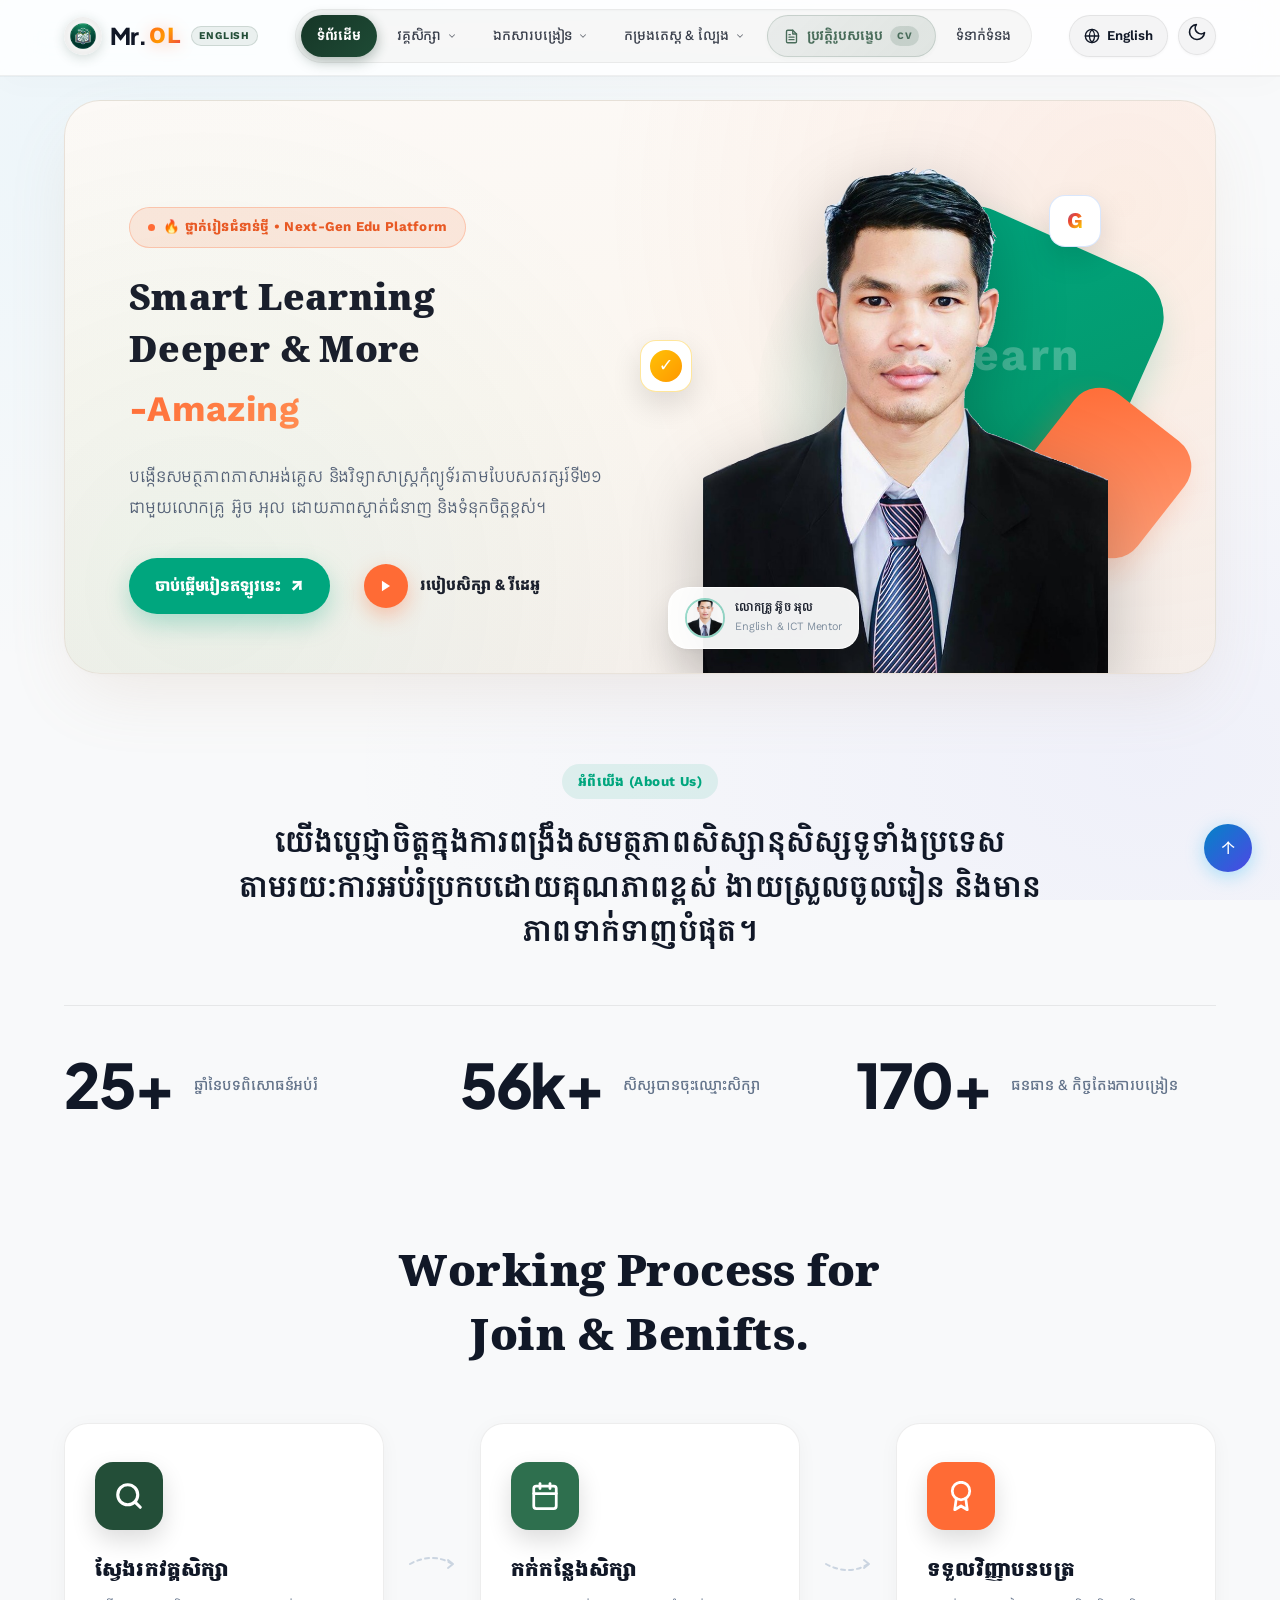
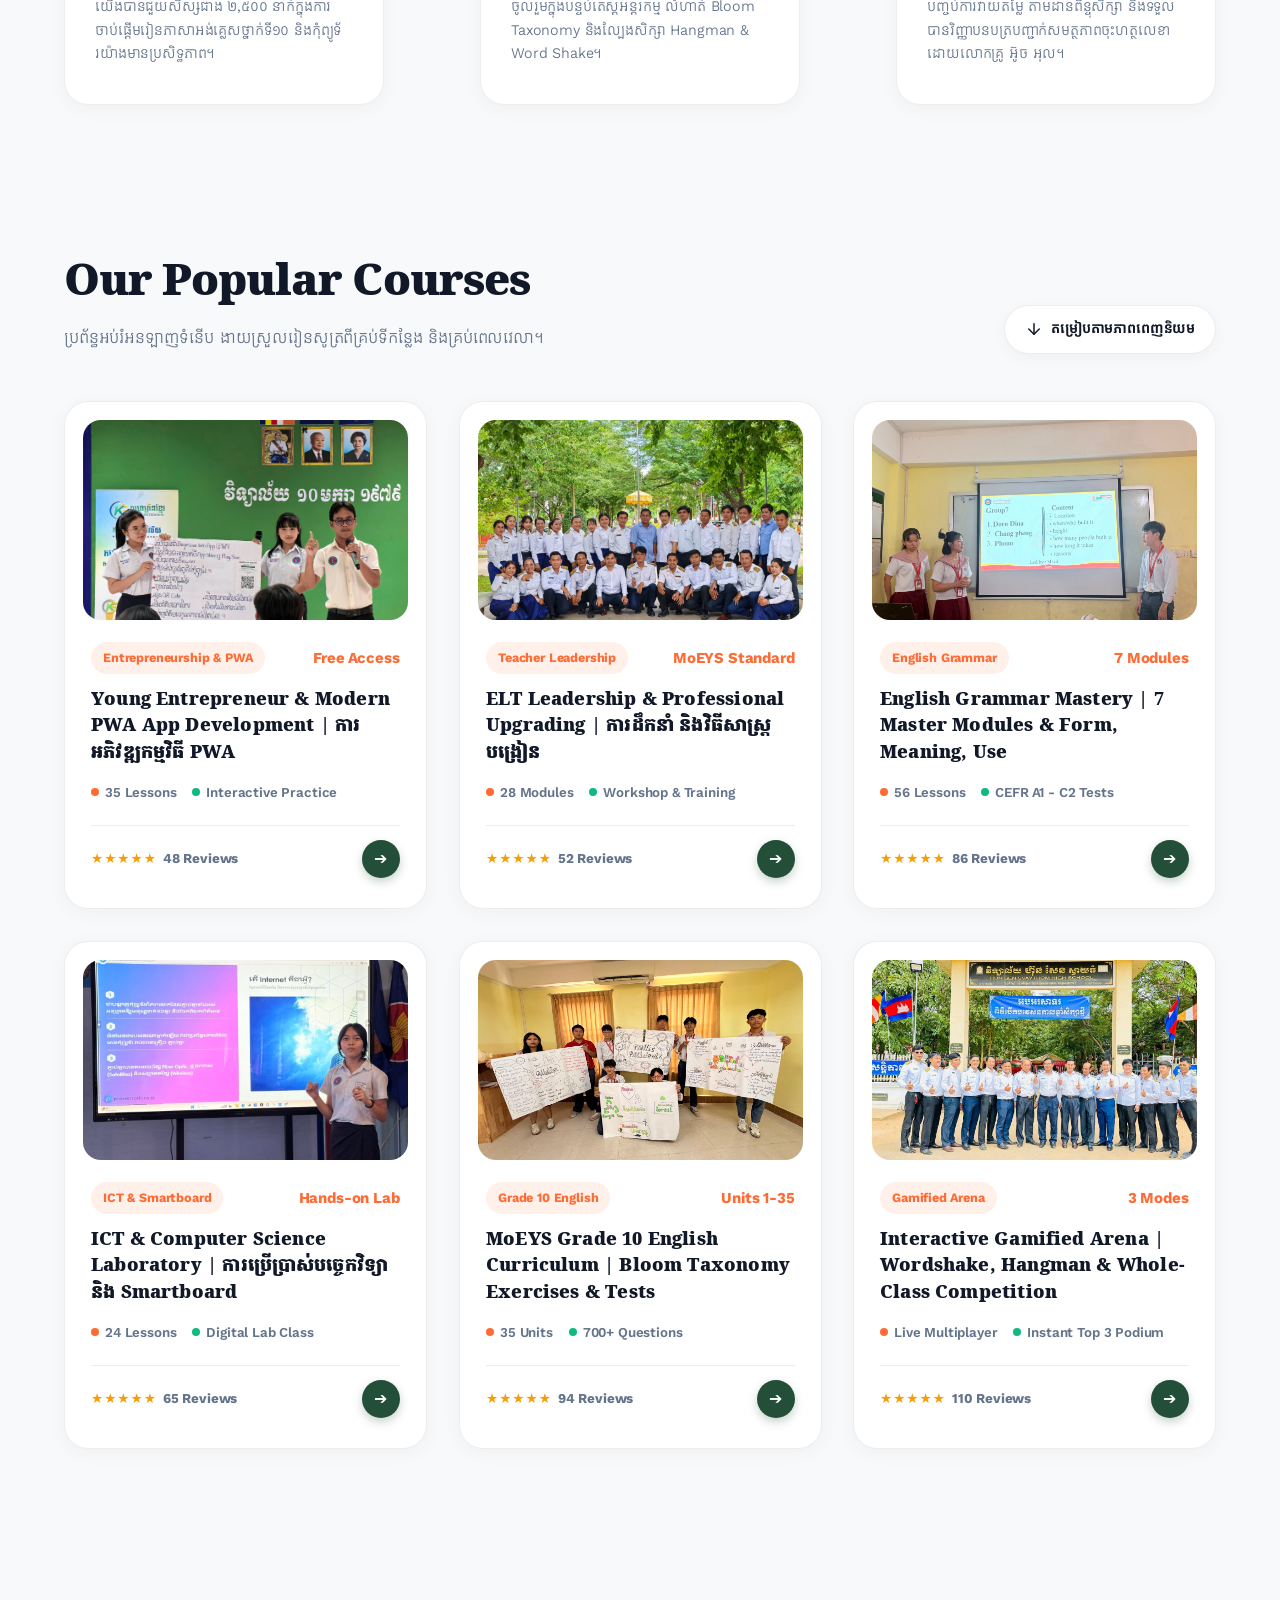
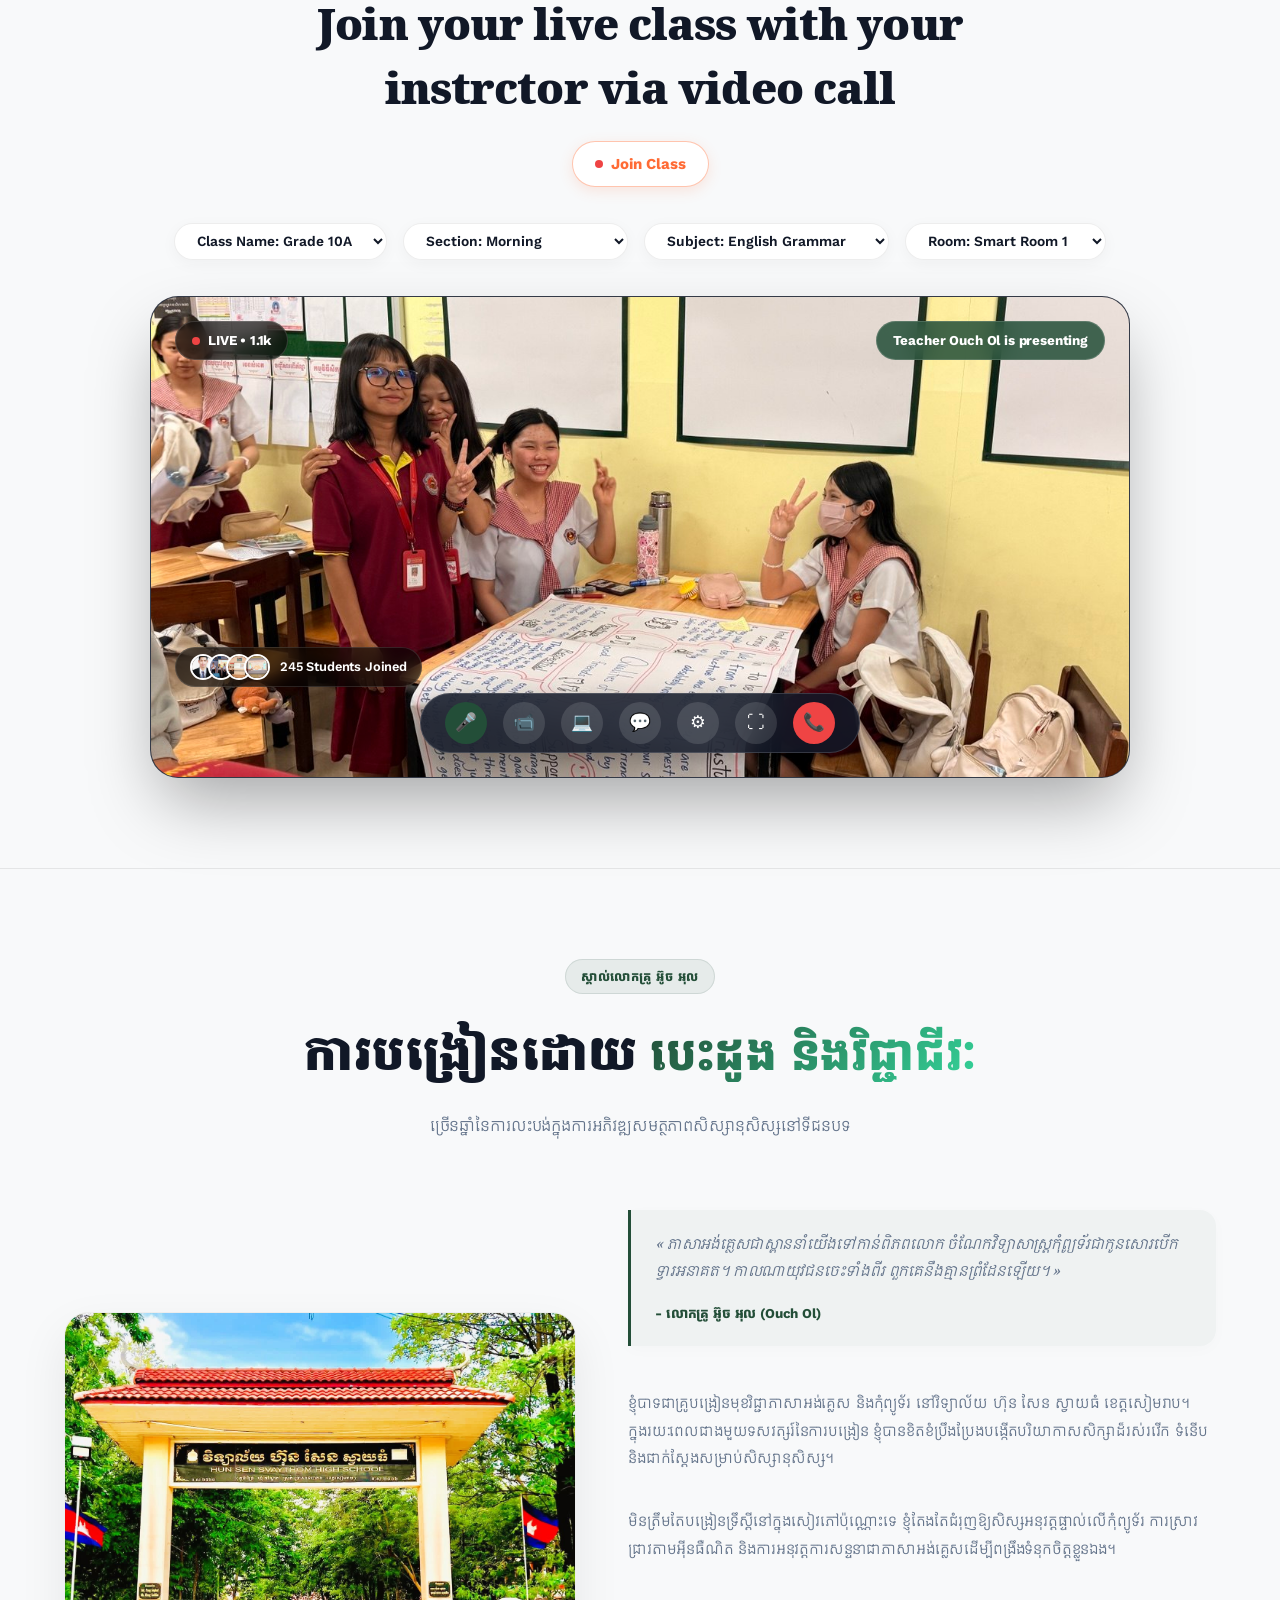
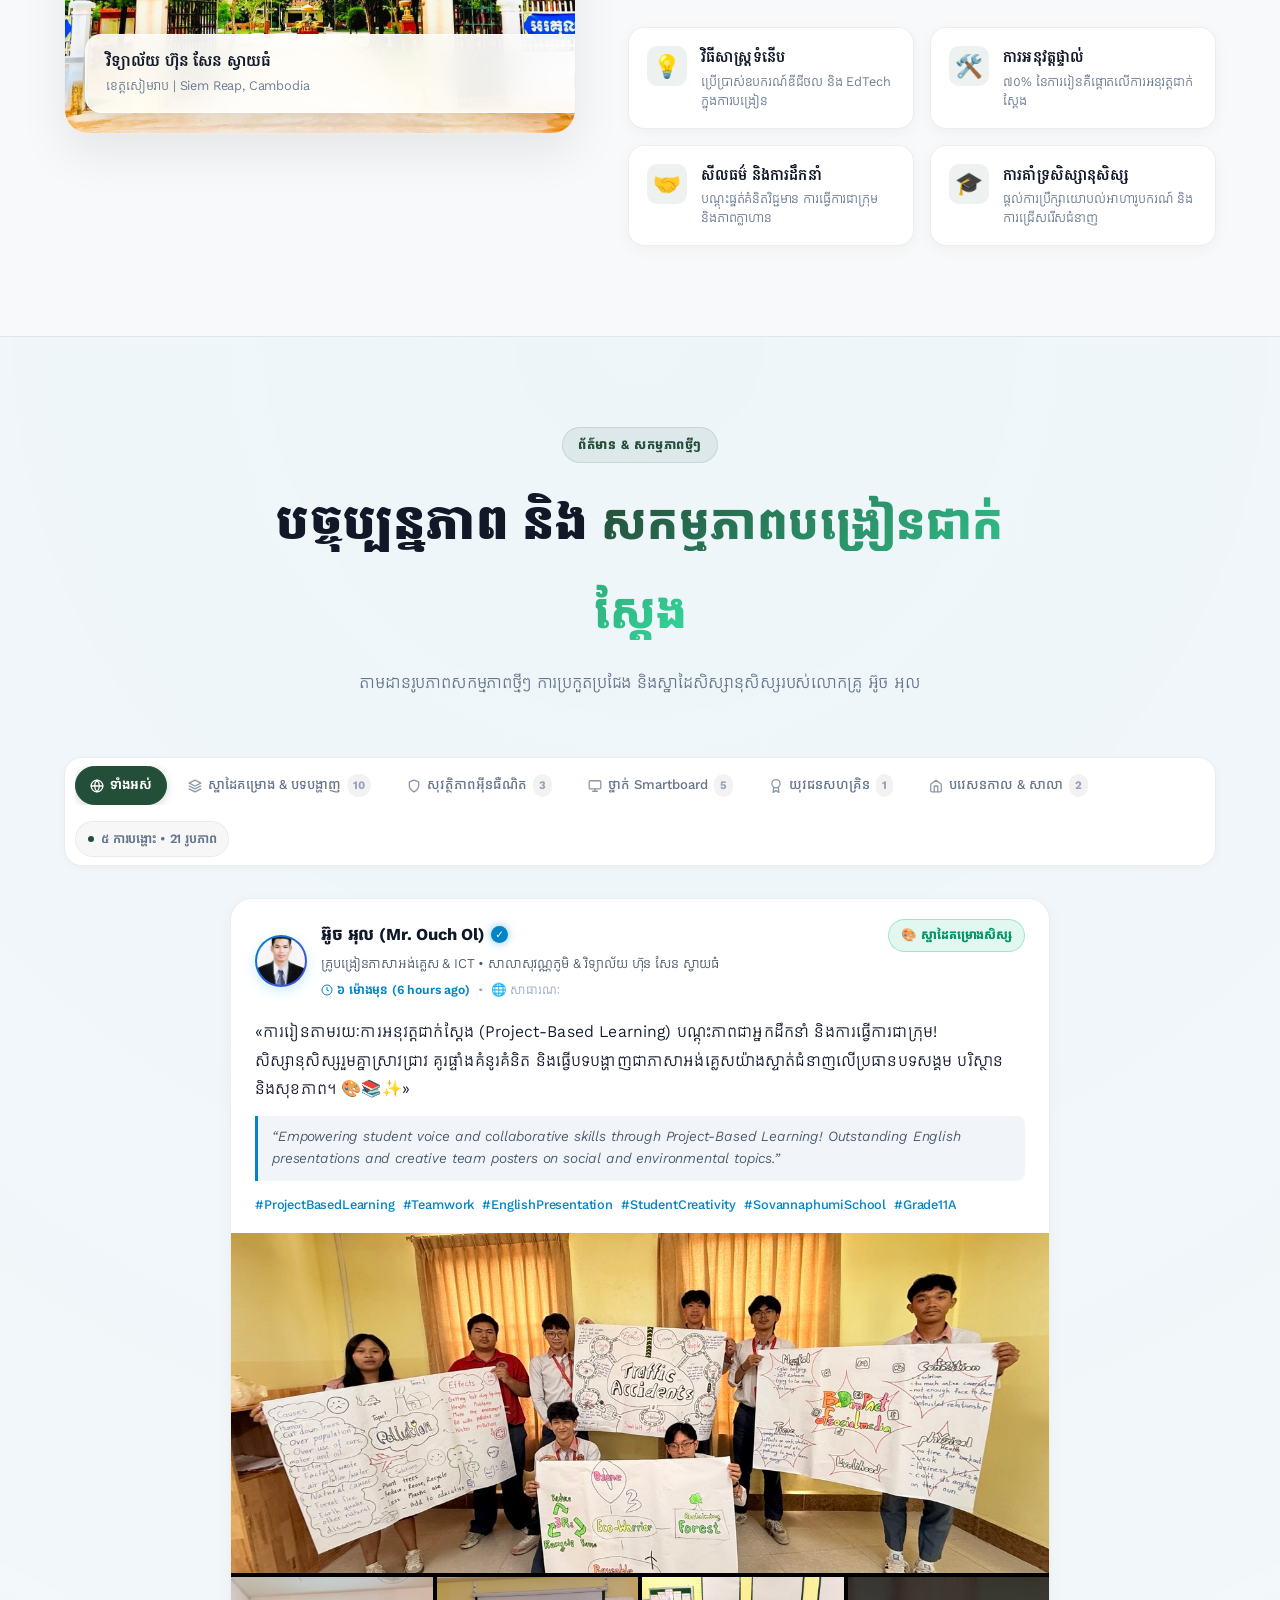
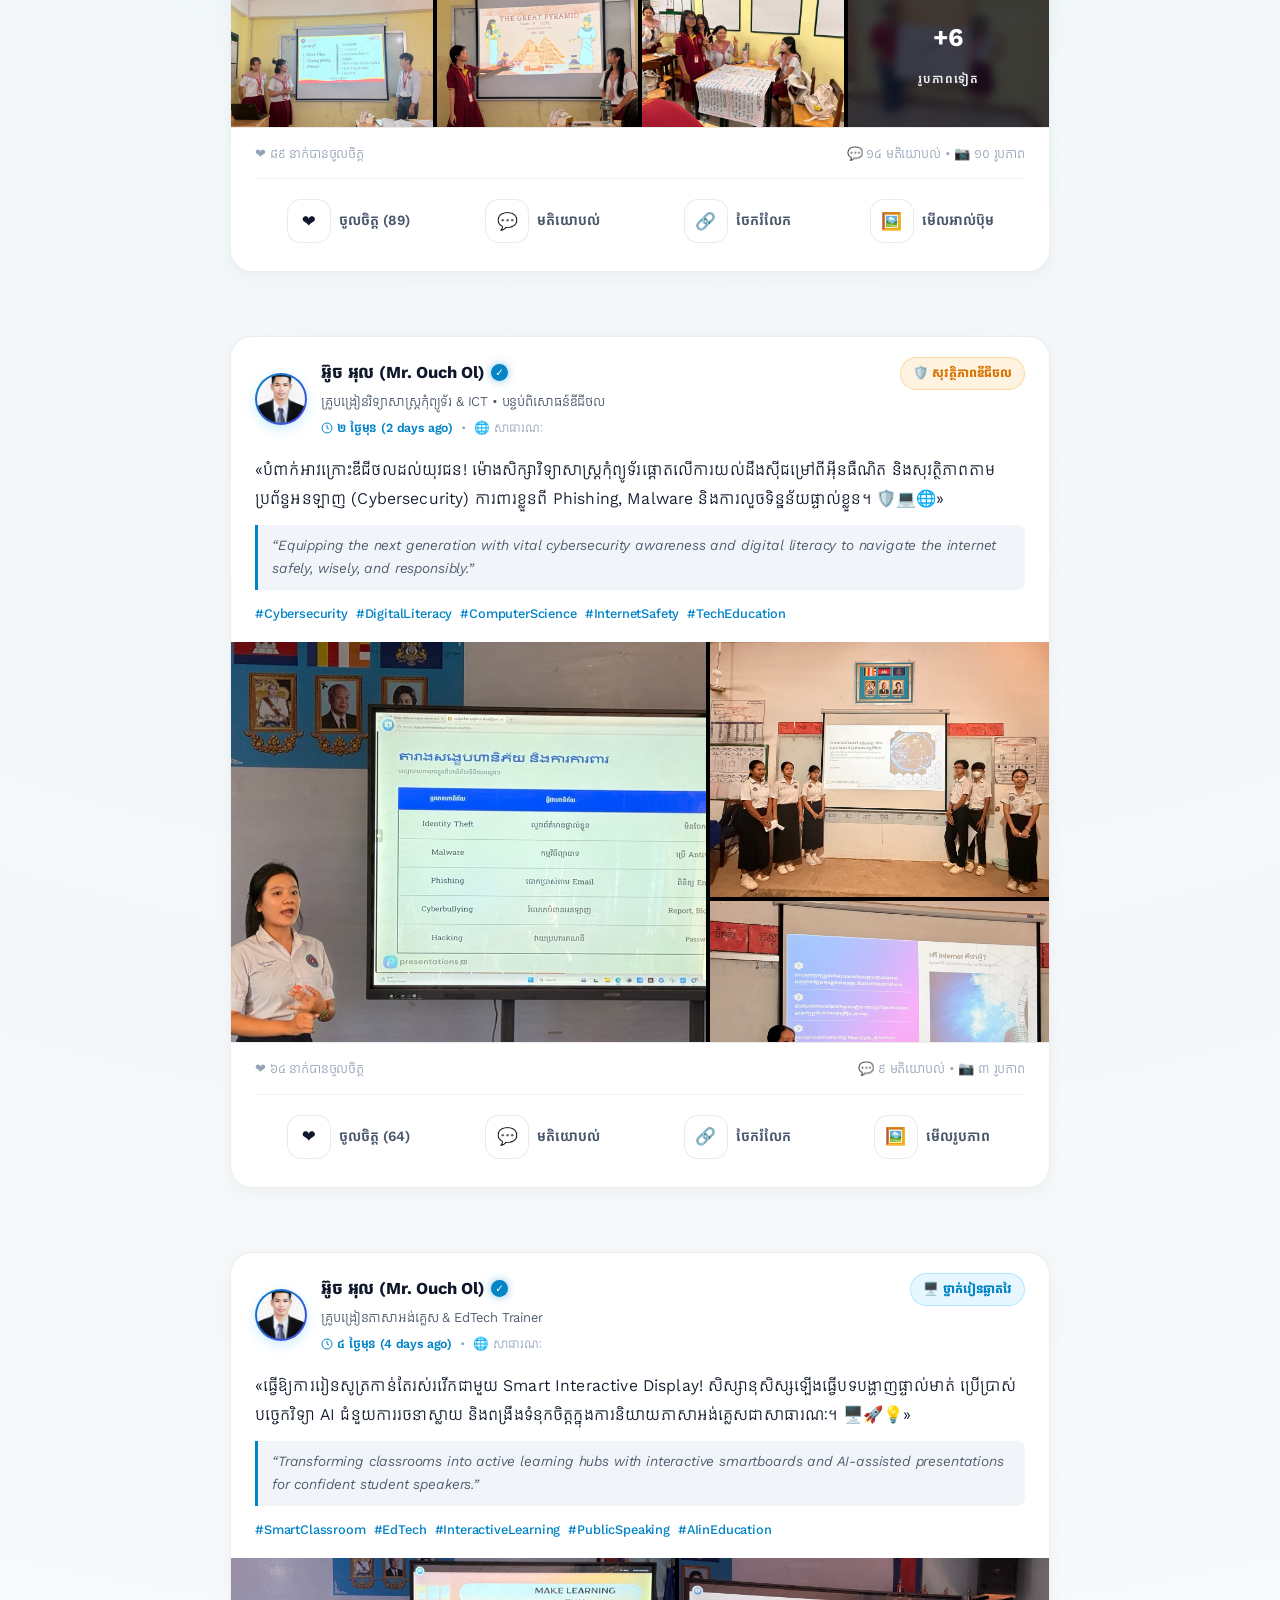
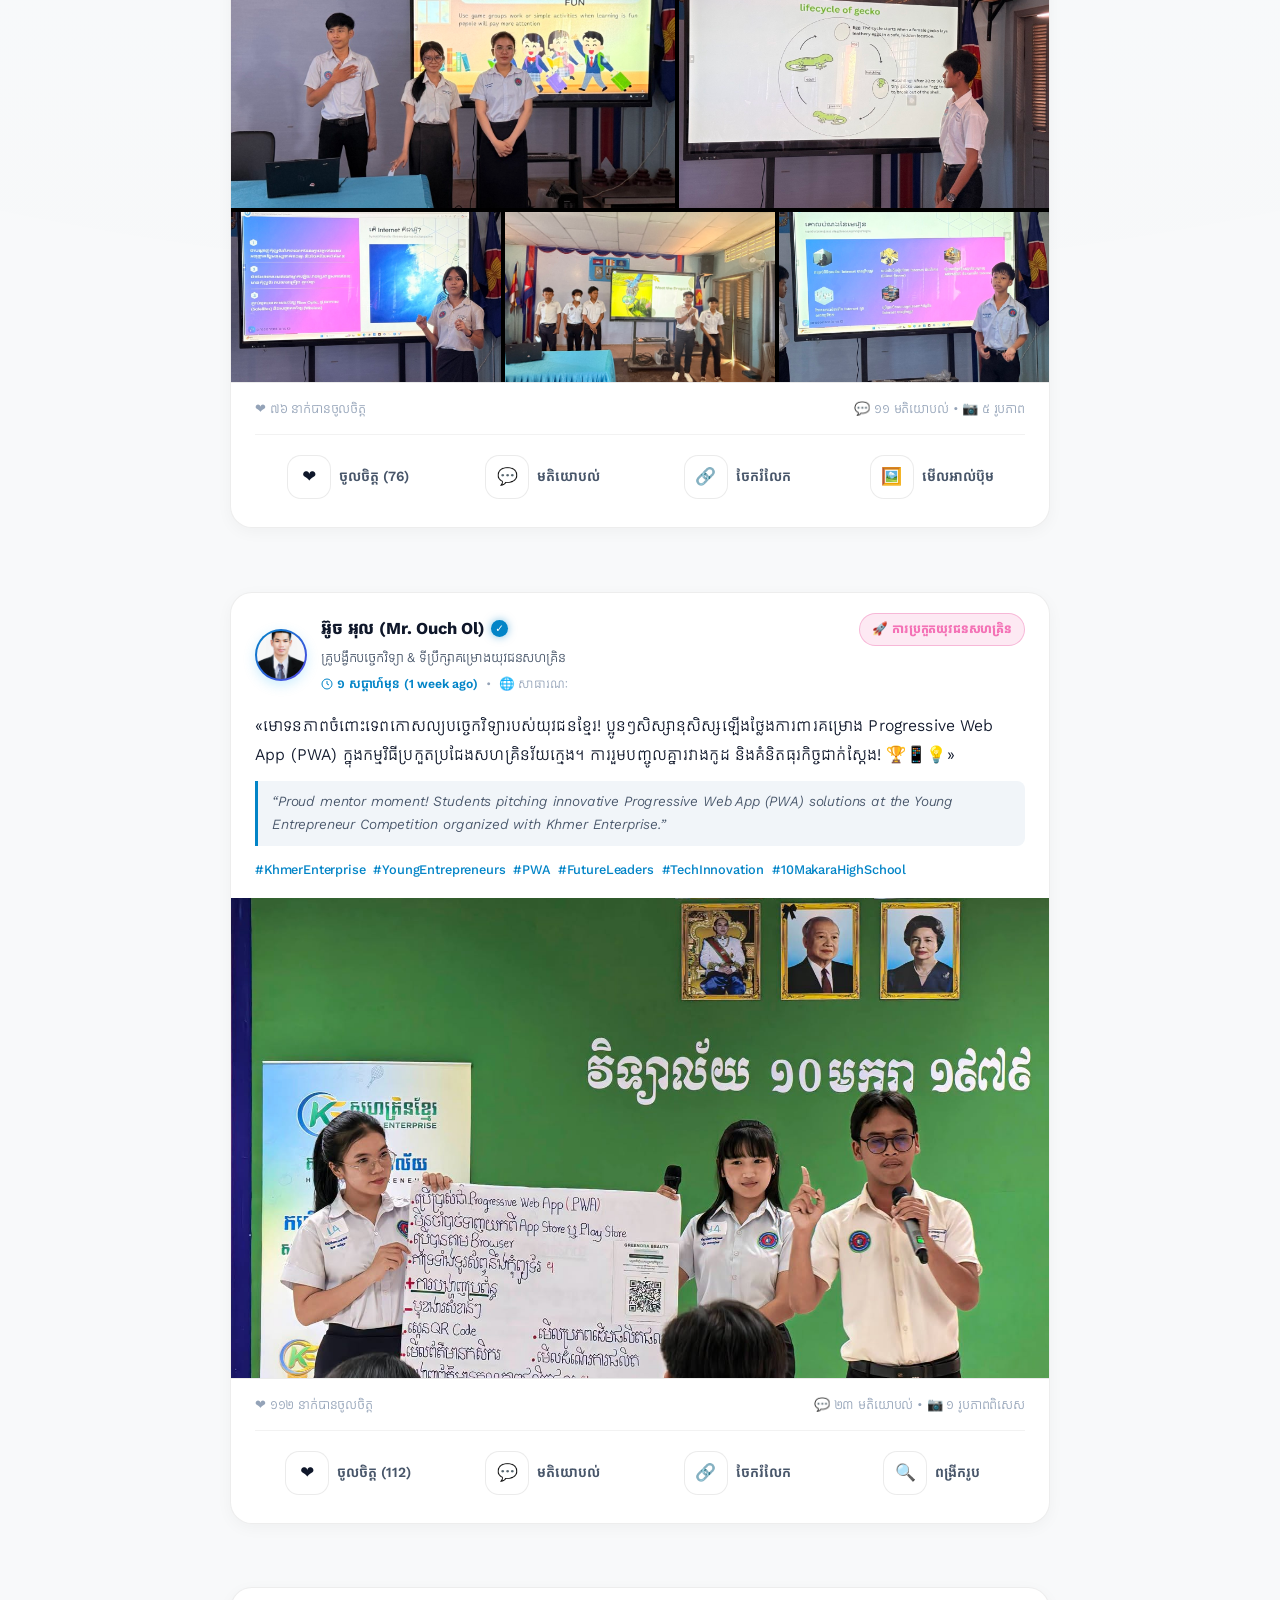
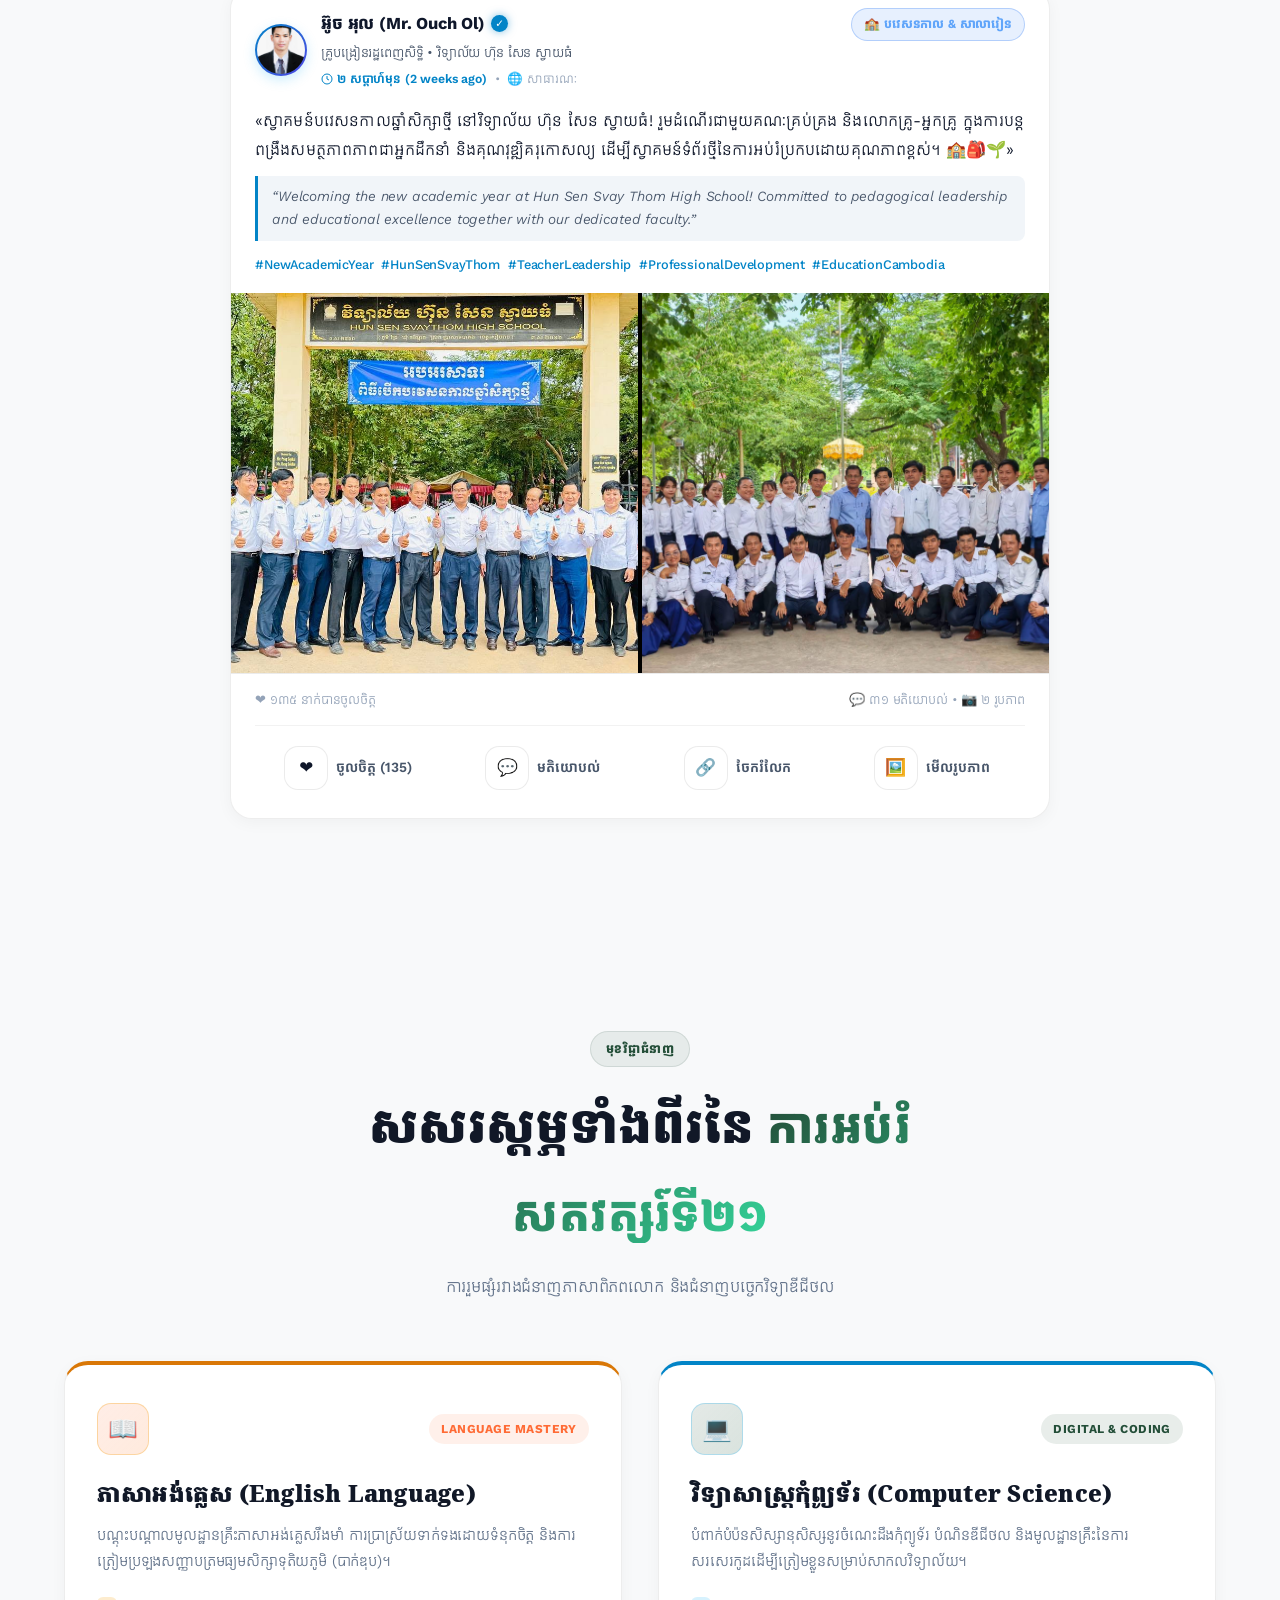
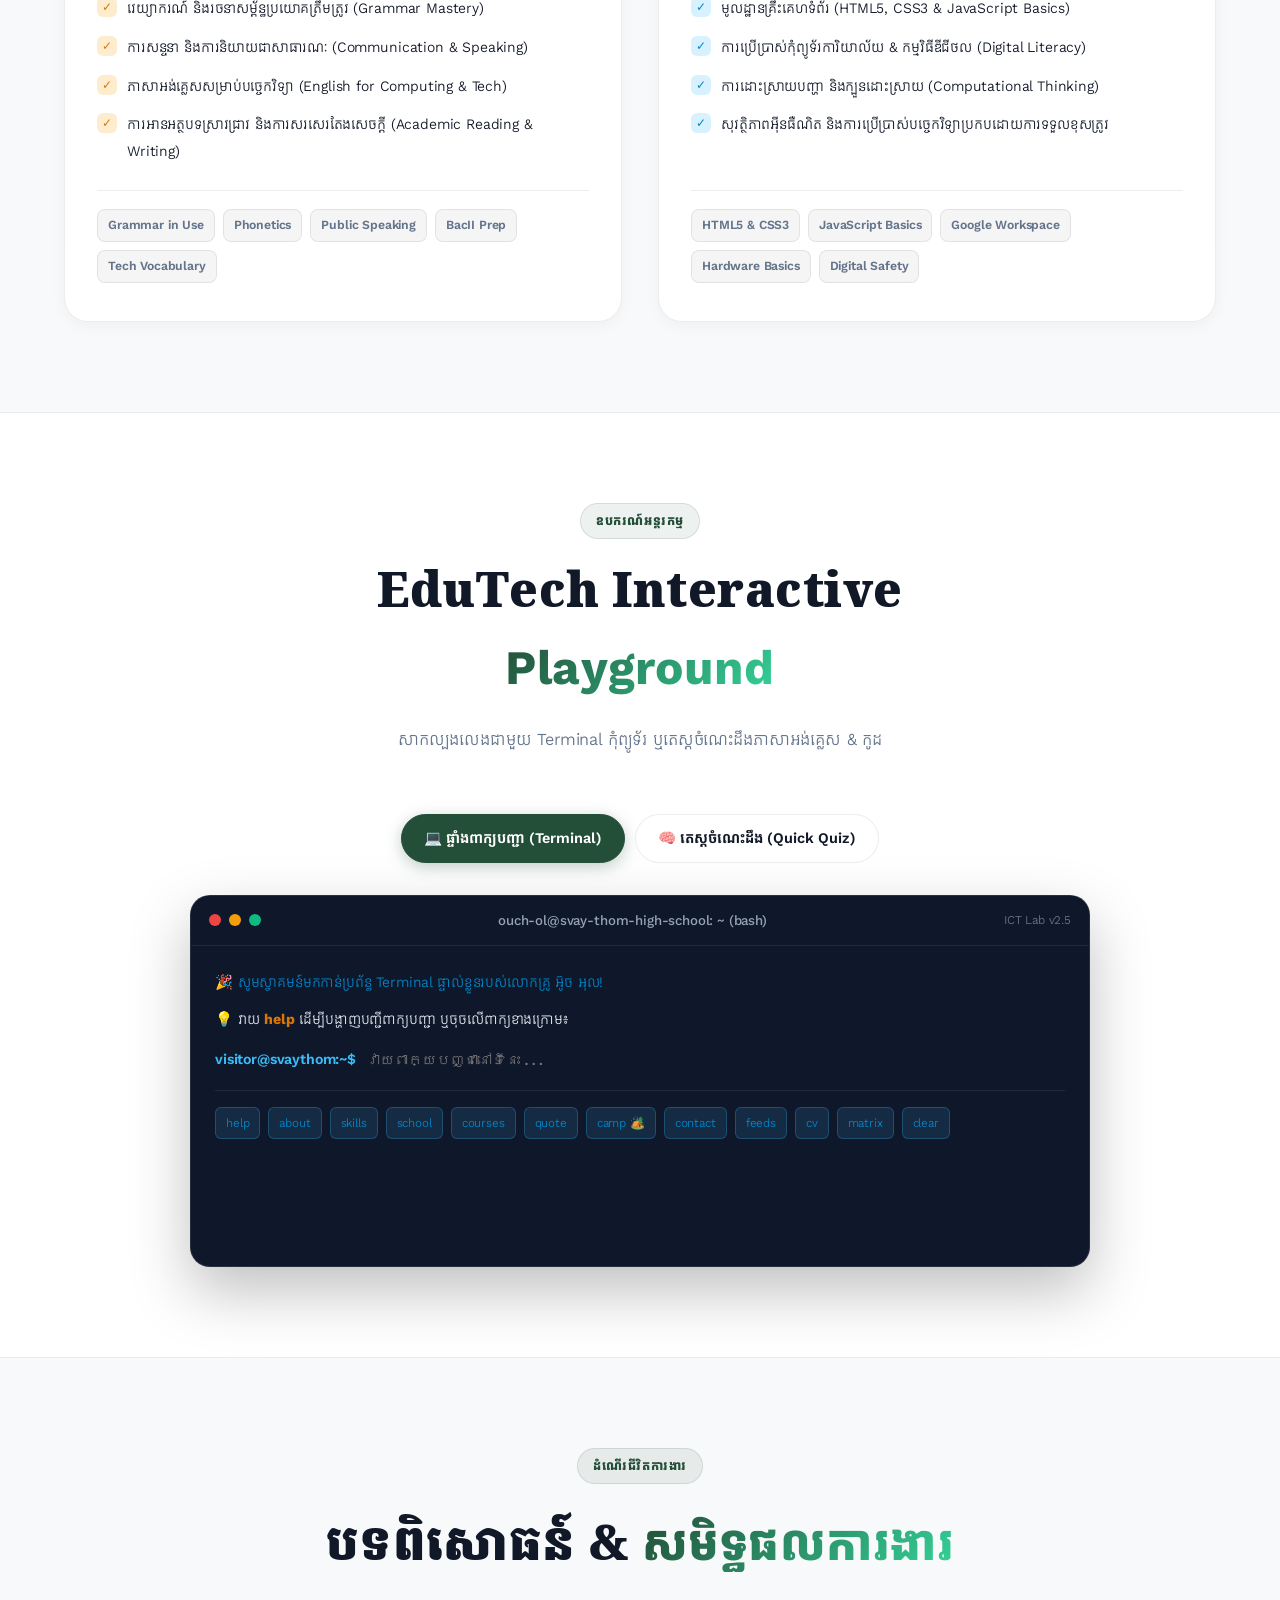
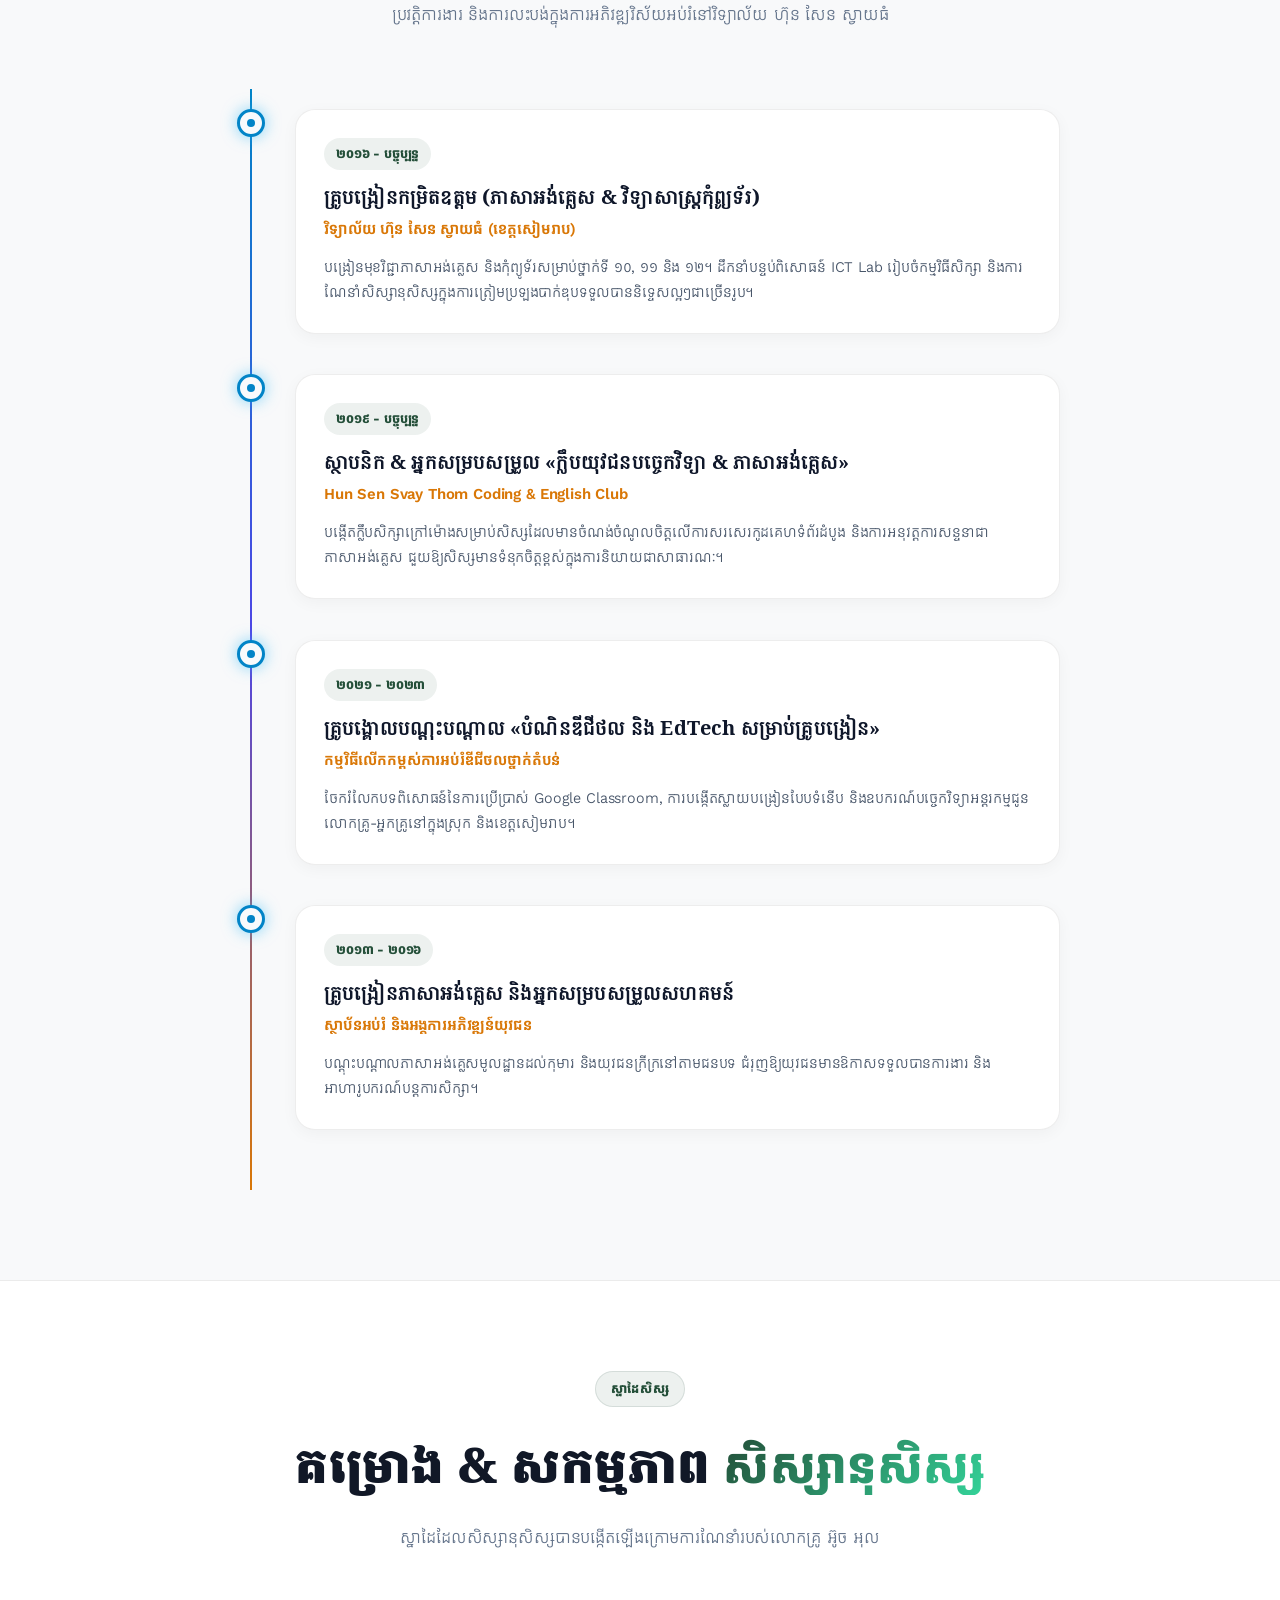
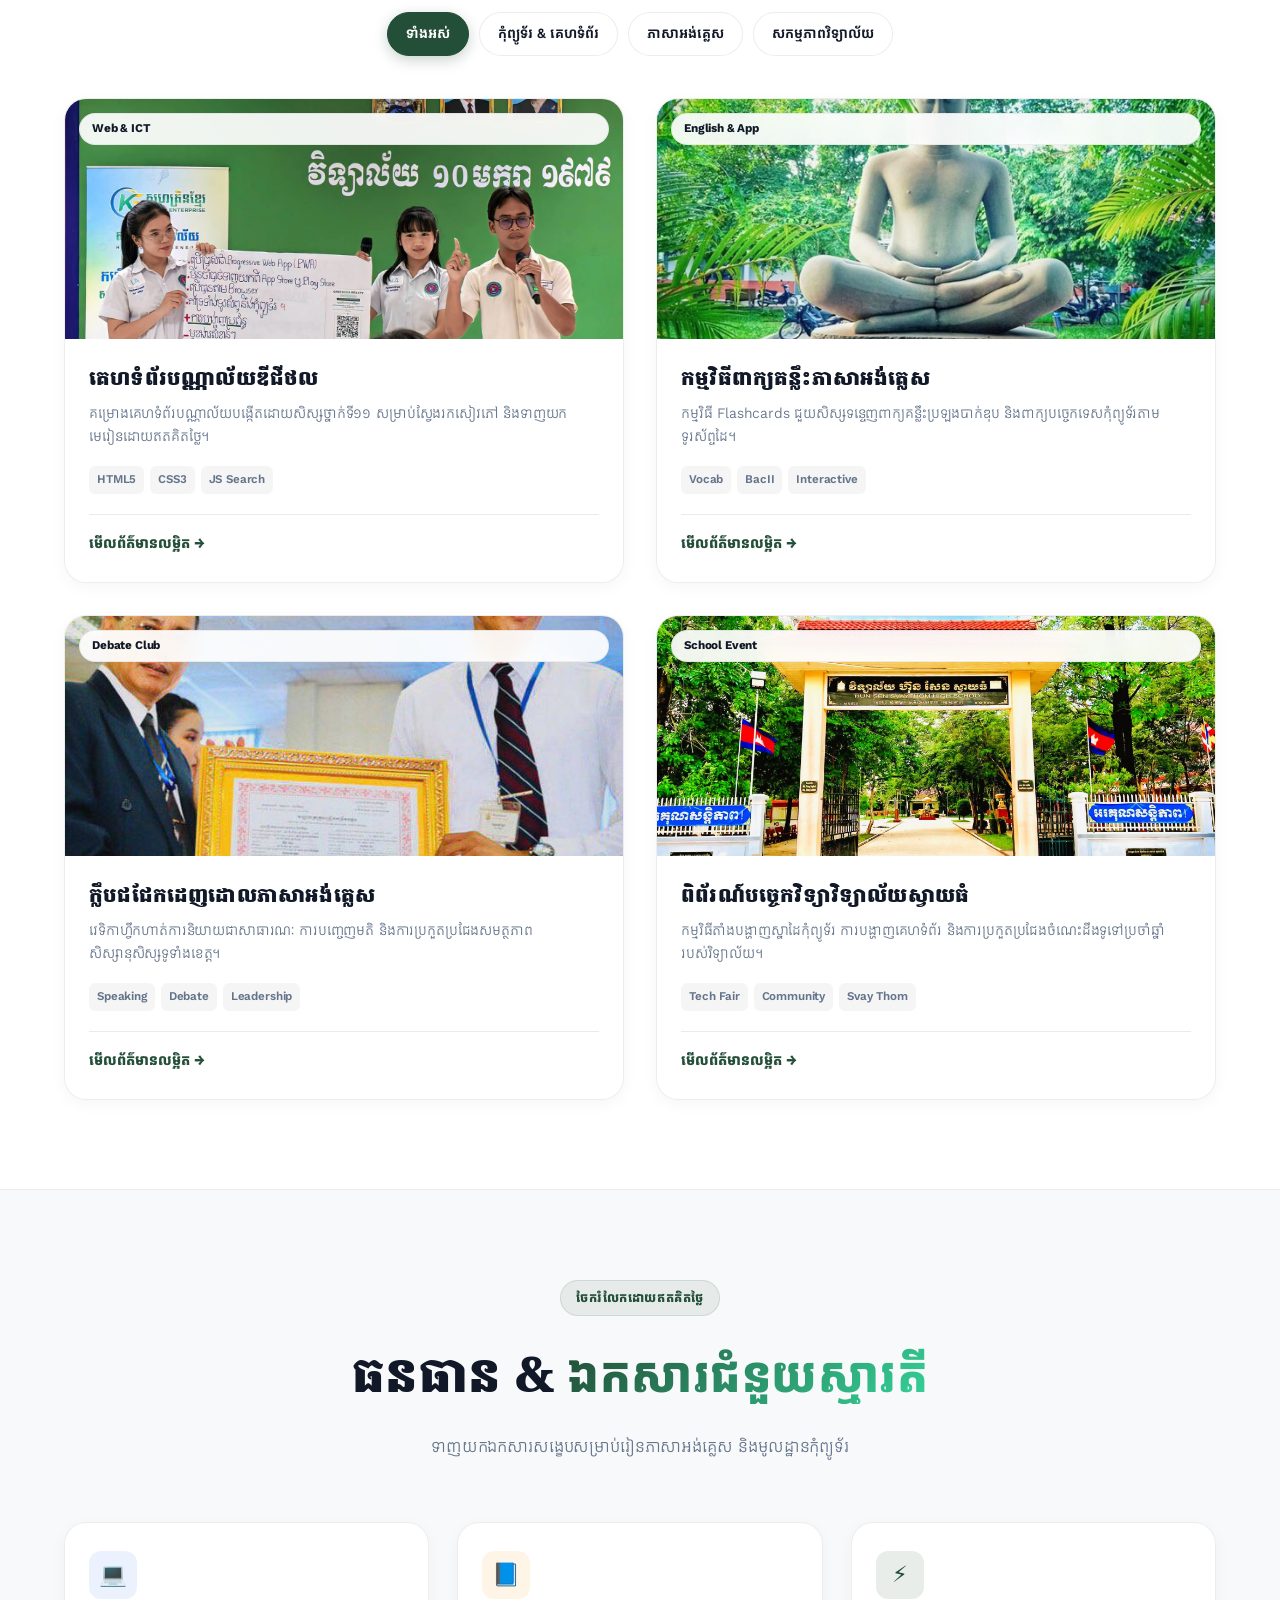
==== commit 2e8e2365: "feat(responsive): comprehensive mobile and tablet responsive overhaul across all pages - Added respo" ====
--- a/index.html
+++ b/index.html
@@ -2,7 +2,7 @@
 <html lang="km" data-theme="light">
 <head>
   <meta charset="UTF-8">
-  <meta name="viewport" content="width=device-width, initial-scale=1.0">
+  <meta name="viewport" content="width=device-width, initial-scale=1.0, viewport-fit=cover">
   <title>Mr. Ol | Teacher Ouch Ol - English & ICT Educator | Hun Sen Svay Thom</title>
   <meta name="description" content="Portfolio & Learning Platform by Teacher Ouch Ol (Mr. Ol). Learn English & Computer Science online with interactive quizzes, Bloom's Taxonomy tests, and educational games at Hun Sen Svay Thom High School.">
   <meta name="keywords" content="Mr. Ol, Teacher Ouch Ol, Mr. OL English, Hun Sen Svay Thom High School, English Grade 10, ICT Teacher, English Educator, Bloom Taxonomy Quiz">
@@ -22,6 +22,7 @@
   <link rel="stylesheet" href="css/wordshape.css">
   <link rel="stylesheet" href="css/wordshake2.css">
   <link rel="stylesheet" href="css/hangman.css">
+  <link rel="stylesheet" href="css/responsive.css">
 </head>
 <body>
 
--- a/css/animations.css
+++ b/css/animations.css
@@ -299,6 +299,18 @@
   animation: softPulseGlow 3s infinite;
 }
 
+/* Mobile-safe reveals: use vertical shift instead of horizontal translateX to prevent mobile viewport overflow */
+@media (max-width: 1024px) {
+  .reveal-left,
+  .reveal-right {
+    transform: translateY(20px);
+  }
+  .reveal-left.is-revealed,
+  .reveal-right.is-revealed {
+    transform: translateY(0);
+  }
+}
+
 /* 6. Respect Reduced Motion */
 @media (prefers-reduced-motion: reduce) {
   *, *::before, *::after {
--- a/css/style.css
+++ b/css/style.css
@@ -1866,7 +1866,9 @@
   background: var(--bg-tertiary);
   border: 1px solid var(--border-color);
   color: var(--text-primary);
-  font-size: 0.95rem;
+  font-size: 1.02rem;
+  min-height: 50px;
+  touch-action: manipulation;
   transition: all var(--transition-fast);
   display: flex;
   align-items: center;
@@ -1876,7 +1878,7 @@
 .quiz-option-btn:hover:not(:disabled) {
   border-color: var(--accent-cyan);
   background: rgba(56, 189, 248, 0.08);
-  transform: translateX(4px);
+  transform: none;
 }
 
 .quiz-option-btn.correct {
--- a/css/elearn-pro.css
+++ b/css/elearn-pro.css
@@ -6164,11 +6164,21 @@
     line-height: 1.5 !important;
   }
 
-  .option-btn {
+  .option-btn,
+  .option-choice-btn,
+  .quiz-option-btn {
     padding: 14px 16px !important;
     min-height: 52px !important;
-    font-size: 0.95rem !important;
+    font-size: 1.02rem !important;
     border-radius: 14px !important;
+    transform: none !important;
+    touch-action: manipulation !important;
+  }
+
+  .option-marker,
+  .option-letter {
+    transform: none !important;
+    touch-action: manipulation !important;
   }
 
   .palette-grid {
@@ -6239,3 +6249,54 @@
   }
 }
 
+/* ==========================================================================
+   MOBILE NAVIGATION SYSTEM & ANTI-MAGNIFICATION
+   - Always visible Home Menu & Main Menus on mobile phones
+   - Top horizontal quick nav scroll bar
+   - Bottom mobile app navigation dock
+   - Complete prevention of option/letter auto-zoom and scaling
+   ========================================================================== */
+
+/* Universal Anti-Magnify & Touch Manipulation */
+button, a, input, select, textarea,
+.option-choice-btn, .option-btn, .quiz-option-btn,
+.option-marker, .option-letter,
+.hm-key, .hm-letter-tile, .ws-letter-badge, .ws2-tile,
+.anagram-letter-tile, .word-tile-btn, .matching-card-btn,
+.palette-num-btn, .filter-pill, .btn-test-action {
+  touch-action: manipulation !important;
+  -webkit-touch-callout: none;
+}
+
+/* Clean mobile layout: disable persistent quick bar and bottom dock */
+.mobile-quick-bar,
+.mobile-bottom-dock {
+  display: none !important;
+}
+
+@media (max-width: 768px) {
+  body {
+    padding-bottom: 0 !important;
+  }
+}
+
+  /* 3. Header branding & mobile toggle optimization */
+  .brand-logo-elearn {
+    gap: 8px !important;
+  }
+
+  .brand-icon-elearn {
+    width: 38px !important;
+    height: 38px !important;
+  }
+
+  .brand-title-elearn {
+    font-size: 1.45rem !important;
+  }
+
+  /* Hide non-essential buttons in header on mobile to avoid overcrowding */
+  .btn-devskill-join {
+    display: none !important;
+  }
+}
+
--- a/css/wordshape.css
+++ b/css/wordshape.css
@@ -444,7 +444,7 @@
 }
 
 .ws-letter-badge:hover {
-  transform: scale(1.1);
+  transform: none;
   background: #ef4444;
 }
 
--- a/css/hangman.css
+++ b/css/hangman.css
@@ -359,10 +359,10 @@
 }
 
 @keyframes floatUpFade {
-  0% { opacity: 0; transform: translateY(0) scale(0.6); }
-  30% { opacity: 1; transform: translateY(-18px) scale(1.3); }
-  80% { opacity: 1; transform: translateY(-38px) scale(1); }
-  100% { opacity: 0; transform: translateY(-50px) scale(0.9); }
+  0% { opacity: 0; transform: translateY(0); }
+  30% { opacity: 1; transform: translateY(-18px); }
+  80% { opacity: 1; transform: translateY(-38px); }
+  100% { opacity: 0; transform: translateY(-50px); }
 }
 
 /* Main Arena Layout: Split into Visual Theme Stage (Left) and Game Board (Right) */
@@ -589,8 +589,8 @@
   background: linear-gradient(135deg, rgba(2, 132, 199, 0.25), rgba(99, 102, 241, 0.25));
   border-color: var(--accent-cyan, #38bdf8);
   color: var(--accent-cyan, #38bdf8);
-  transform: translateY(-4px) scale(1.05);
-  box-shadow: 0 8px 20px rgba(56, 189, 248, 0.35);
+  transform: translateY(-2px);
+  box-shadow: 0 6px 16px rgba(56, 189, 248, 0.35);
 }
 
 .hm-letter-tile.bonus-revealed {
@@ -602,7 +602,7 @@
 
 @keyframes tileBounce {
   0%, 100% { transform: translateY(0); }
-  50% { transform: translateY(-10px) scale(1.1); }
+  50% { transform: translateY(-6px); }
 }
 
 .hm-letter-tile.space {
--- a/css/responsive.css
+++ b/css/responsive.css
@@ -0,0 +1,1567 @@
+/* ==========================================================================
+   PORTFOLIO MASTER RESPONSIVE SYSTEM (responsive.css)
+   Professional Mobile-First & Cross-Device Engine
+   Devices: iPhone (320px, 375px, 390px, 412px, 430px), Android, iPad/Tablets
+   Preserves 100% of existing PC/Desktop UI (1025px+)
+   ========================================================================== */
+
+/* --------------------------------------------------------------------------
+   1. GLOBAL RESETS & COMPATIBILITY LAYER
+   -------------------------------------------------------------------------- */
+*, *::before, *::after {
+  box-sizing: border-box;
+}
+
+html {
+  overflow-x: hidden;
+  scroll-behavior: smooth;
+  -webkit-text-size-adjust: 100%;
+}
+
+body {
+  overflow-x: hidden;
+  width: 100%;
+  max-width: 100%;
+  min-width: 0;
+  margin: 0;
+  padding: 0;
+  position: relative;
+  -webkit-font-smoothing: antialiased;
+}
+
+/* Ensure images, media and canvas never cause horizontal overflow */
+img, svg, video, canvas, iframe {
+  max-width: 100%;
+  height: auto;
+}
+
+/* Ensure smooth touch interactions on mobile devices */
+button, a, input, select, textarea {
+  touch-action: manipulation;
+  -webkit-tap-highlight-color: transparent;
+}
+
+/* Backdrop Overlay for Mobile Navigation Drawer */
+.nav-backdrop {
+  position: fixed;
+  inset: 0;
+  background: rgba(15, 23, 42, 0.65);
+  backdrop-filter: blur(8px);
+  -webkit-backdrop-filter: blur(8px);
+  opacity: 0;
+  pointer-events: none;
+  transition: opacity 0.28s cubic-bezier(0.16, 1, 0.3, 1);
+  z-index: 998;
+}
+
+.nav-backdrop.active {
+  opacity: 1;
+  pointer-events: auto;
+}
+
+/* Lock background scrolling when mobile menu is active */
+body.nav-open {
+  overflow: hidden !important;
+}
+
+/* Reset any desktop-forced bottom padding on body */
+body {
+  padding-bottom: 0 !important;
+}
+
+/* Completely hide redundant quick-bars & bottom docks to avoid screen clutter */
+.mobile-quick-bar,
+.mobile-bottom-dock {
+  display: none !important;
+}
+
+/* ==========================================================================
+   Language Selector Dropdown System (Grammar & Site Headers)
+   ========================================================================== */
+.lang-selector-elearn {
+  position: relative !important;
+  display: inline-flex !important;
+  align-items: center !important;
+  min-width: 0 !important;
+}
+
+.lang-btn-pill {
+  display: inline-flex !important;
+  align-items: center !important;
+  gap: 5px !important;
+  padding: 6px 10px !important;
+  border-radius: 9999px !important;
+  border: 1px solid var(--border-color, rgba(0, 0, 0, 0.1)) !important;
+  background: var(--card-bg, #FFFFFF) !important;
+  color: var(--text-color, #0F172A) !important;
+  font-size: 0.82rem !important;
+  font-weight: 600 !important;
+  cursor: pointer !important;
+  min-height: 36px !important;
+  flex-shrink: 0 !important;
+  box-sizing: border-box !important;
+}
+
+[data-theme="dark"] .lang-btn-pill {
+  background: rgba(30, 41, 59, 0.8) !important;
+  border-color: rgba(255, 255, 255, 0.1) !important;
+  color: #F8FAFC !important;
+}
+
+.lang-dropdown-menu {
+  display: none !important;
+  position: absolute !important;
+  top: calc(100% + 8px) !important;
+  right: 0 !important;
+  background: var(--card-bg, #FFFFFF) !important;
+  border: 1px solid var(--border-color, rgba(0, 0, 0, 0.1)) !important;
+  border-radius: 14px !important;
+  box-shadow: 0 12px 30px rgba(0, 0, 0, 0.15) !important;
+  padding: 6px !important;
+  z-index: 1100 !important;
+  min-width: 175px !important;
+  flex-direction: column !important;
+  gap: 4px !important;
+  box-sizing: border-box !important;
+}
+
+[data-theme="dark"] .lang-dropdown-menu {
+  background: #1E293B !important;
+  border-color: rgba(255, 255, 255, 0.1) !important;
+  box-shadow: 0 12px 30px rgba(0, 0, 0, 0.4) !important;
+}
+
+.lang-dropdown-menu.active,
+.lang-dropdown-menu.show,
+.lang-dropdown-menu.is-open {
+  display: flex !important;
+}
+
+.lang-option-pill {
+  display: flex !important;
+  align-items: center !important;
+  gap: 8px !important;
+  width: 100% !important;
+  padding: 8px 12px !important;
+  border-radius: 8px !important;
+  border: none !important;
+  background: transparent !important;
+  color: var(--text-color, #0F172A) !important;
+  font-size: 0.85rem !important;
+  text-align: left !important;
+  cursor: pointer !important;
+  white-space: nowrap !important;
+  box-sizing: border-box !important;
+}
+
+[data-theme="dark"] .lang-option-pill {
+  color: #F8FAFC !important;
+}
+
+.lang-option-pill:hover,
+.lang-option-pill.active {
+  background: rgba(79, 70, 229, 0.08) !important;
+  color: #4F46E5 !important;
+}
+
+[data-theme="dark"] .lang-option-pill:hover,
+[data-theme="dark"] .lang-option-pill.active {
+  background: rgba(99, 102, 241, 0.2) !important;
+  color: #818CF8 !important;
+}
+
+/* --------------------------------------------------------------------------
+   2. TABLET & LAPTOP SCREEN OPTIMIZATION (max-width: 1024px)
+   -------------------------------------------------------------------------- */
+@media (max-width: 1024px) {
+  :root {
+    --header-height: 64px;
+  }
+
+  /* Safe vertical animation reveals to eliminate horizontal overflow on compact viewports */
+  .reveal-left,
+  .reveal-right {
+    transform: translateY(20px) !important;
+  }
+
+  .reveal-left.is-revealed,
+  .reveal-right.is-revealed {
+    transform: translateY(0) !important;
+  }
+
+  /* Container bounds */
+  .container {
+    width: 100%;
+    max-width: 100%;
+    padding-left: clamp(14px, 4vw, 24px) !important;
+    padding-right: clamp(14px, 4vw, 24px) !important;
+  }
+
+  /* Site Header Sticky Bar */
+  .site-header {
+    height: 64px !important;
+    min-height: 64px !important;
+    padding-top: max(4px, env(safe-area-inset-top)) !important;
+    padding-left: max(12px, env(safe-area-inset-left)) !important;
+    padding-right: max(12px, env(safe-area-inset-right)) !important;
+    background: rgba(255, 255, 255, 0.94) !important;
+    backdrop-filter: blur(20px) !important;
+    -webkit-backdrop-filter: blur(20px) !important;
+    border-bottom: 1px solid var(--elearn-border, rgba(0, 0, 0, 0.08)) !important;
+    z-index: 1000 !important;
+  }
+
+  [data-theme="dark"] .site-header {
+    background: rgba(15, 23, 42, 0.95) !important;
+    border-bottom-color: rgba(255, 255, 255, 0.08) !important;
+  }
+
+  .site-header .container.navbar {
+    display: flex !important;
+    align-items: center !important;
+    justify-content: space-between !important;
+    height: 100% !important;
+    padding: 0 !important;
+  }
+
+  /* Header Branding */
+  .brand-logo {
+    display: inline-flex !important;
+    align-items: center !important;
+    text-decoration: none !important;
+    flex-shrink: 0 !important;
+  }
+
+  .brand-logo-elearn {
+    display: flex !important;
+    align-items: center !important;
+    gap: 8px !important;
+  }
+
+  .brand-icon-elearn {
+    width: 36px !important;
+    height: 36px !important;
+    border-radius: 10px !important;
+    overflow: hidden !important;
+    flex-shrink: 0 !important;
+  }
+
+  .brand-title-wrap {
+    display: flex !important;
+    align-items: center !important;
+    gap: 6px !important;
+  }
+
+  .brand-title-elearn {
+    font-size: 1.35rem !important;
+    font-weight: 800 !important;
+    white-space: nowrap !important;
+    letter-spacing: -0.02em !important;
+  }
+
+  .brand-sub-badge {
+    font-size: 0.68rem !important;
+    padding: 2px 7px !important;
+    border-radius: 99px !important;
+    font-weight: 700 !important;
+  }
+
+  /* Header Action Controls */
+  .nav-actions {
+    display: flex !important;
+    align-items: center !important;
+    gap: 6px !important;
+    flex-shrink: 0 !important;
+  }
+
+  /* Hide desktop Join Us button on tablets/mobile to keep header spacious */
+  .btn-devskill-join {
+    display: none !important;
+  }
+
+  /* Language Switcher */
+  .lang-toggle-btn {
+    min-height: 40px !important;
+    padding: 6px 10px !important;
+    border-radius: 10px !important;
+    display: inline-flex !important;
+    align-items: center !important;
+    gap: 5px !important;
+    font-size: 0.82rem !important;
+    font-weight: 600 !important;
+    border: 1px solid var(--elearn-border, rgba(0, 0, 0, 0.1)) !important;
+    background: rgba(35, 78, 56, 0.05) !important;
+    cursor: pointer !important;
+    color: var(--elearn-text-dark, #0f172a) !important;
+  }
+
+  [data-theme="dark"] .lang-toggle-btn {
+    background: rgba(255, 255, 255, 0.06) !important;
+    border-color: rgba(255, 255, 255, 0.1) !important;
+    color: #f8fafc !important;
+  }
+
+  /* Theme Switcher */
+  .theme-toggle-btn,
+  #theme-toggle.icon-btn {
+    width: 40px !important;
+    height: 40px !important;
+    min-width: 40px !important;
+    border-radius: 10px !important;
+    display: inline-flex !important;
+    align-items: center !important;
+    justify-content: center !important;
+    border: 1px solid var(--elearn-border, rgba(0, 0, 0, 0.1)) !important;
+    background: rgba(35, 78, 56, 0.05) !important;
+    color: var(--elearn-text-dark, #0f172a) !important;
+    cursor: pointer !important;
+    padding: 0 !important;
+  }
+
+  [data-theme="dark"] .theme-toggle-btn,
+  [data-theme="dark"] #theme-toggle.icon-btn {
+    background: rgba(255, 255, 255, 0.06) !important;
+    border-color: rgba(255, 255, 255, 0.1) !important;
+    color: #f8fafc !important;
+  }
+
+  /* Clean Mobile Hamburger Menu Toggle Button */
+  .mobile-toggle {
+    display: flex !important;
+    flex-direction: column !important;
+    justify-content: center !important;
+    align-items: center !important;
+    width: 44px !important;
+    height: 44px !important;
+    min-width: 44px !important;
+    border-radius: 10px !important;
+    border: 1px solid var(--elearn-border, rgba(0, 0, 0, 0.12)) !important;
+    background: rgba(35, 78, 56, 0.06) !important;
+    cursor: pointer !important;
+    padding: 0 !important;
+    gap: 5px !important;
+    color: var(--elearn-text-dark, #0f172a) !important;
+    transition: all 0.22s ease !important;
+    z-index: 1001 !important;
+  }
+
+  [data-theme="dark"] .mobile-toggle {
+    background: rgba(255, 255, 255, 0.08) !important;
+    border-color: rgba(255, 255, 255, 0.12) !important;
+    color: #f8fafc !important;
+  }
+
+  .mobile-toggle span {
+    display: block !important;
+    width: 20px !important;
+    height: 2px !important;
+    background: currentColor !important;
+    border-radius: 2px !important;
+    transition: transform 0.25s cubic-bezier(0.16, 1, 0.3, 1), opacity 0.2s ease !important;
+    transform-origin: center !important;
+  }
+
+  .mobile-toggle.active span:nth-child(1) {
+    transform: translateY(7px) rotate(45deg) !important;
+  }
+  .mobile-toggle.active span:nth-child(2) {
+    opacity: 0 !important;
+    transform: scaleX(0) !important;
+  }
+  .mobile-toggle.active span:nth-child(3) {
+    transform: translateY(-7px) rotate(-45deg) !important;
+  }
+
+  /* Full-Featured Mobile Slide-Down Navigation Drawer */
+  .nav-menu {
+    position: fixed !important;
+    top: 64px !important;
+    left: 0 !important;
+    right: 0 !important;
+    width: 100% !important;
+    height: calc(100dvh - 64px) !important;
+    max-height: calc(100dvh - 64px) !important;
+    overflow-y: auto !important;
+    overflow-x: hidden !important;
+    -webkit-overflow-scrolling: touch !important;
+    background: var(--elearn-card-bg, #ffffff) !important;
+    backdrop-filter: blur(24px) !important;
+    -webkit-backdrop-filter: blur(24px) !important;
+    padding: 16px 16px calc(36px + env(safe-area-inset-bottom)) 16px !important;
+    flex-direction: column !important;
+    align-items: stretch !important;
+    gap: 4px !important;
+    box-shadow: 0 20px 48px rgba(0, 0, 0, 0.18) !important;
+    transform: translateY(-112%) !important;
+    opacity: 0 !important;
+    pointer-events: none !important;
+    transition: transform 0.32s cubic-bezier(0.16, 1, 0.3, 1), opacity 0.25s ease !important;
+    z-index: 999 !important;
+    border-top: 1px solid var(--elearn-border, rgba(0, 0, 0, 0.08)) !important;
+  }
+
+  [data-theme="dark"] .nav-menu {
+    background: #0f172a !important;
+    border-top-color: rgba(255, 255, 255, 0.08) !important;
+    box-shadow: 0 20px 48px rgba(0, 0, 0, 0.6) !important;
+  }
+
+  .nav-menu.open,
+  .nav-menu.active {
+    transform: translateY(0) !important;
+    opacity: 1 !important;
+    pointer-events: auto !important;
+  }
+
+  /* Nav Items & Links */
+  .nav-item {
+    width: 100% !important;
+    border-bottom: 1px solid rgba(0, 0, 0, 0.04) !important;
+    margin: 0 !important;
+    padding: 2px 0 !important;
+  }
+
+  [data-theme="dark"] .nav-item {
+    border-bottom-color: rgba(255, 255, 255, 0.05) !important;
+  }
+
+  .nav-item > .nav-link,
+  .nav-item-cv .nav-link-cv {
+    display: flex !important;
+    align-items: center !important;
+    justify-content: space-between !important;
+    width: 100% !important;
+    min-height: 48px !important;
+    padding: 12px 14px !important;
+    font-size: 1.02rem !important;
+    font-weight: 600 !important;
+    border-radius: 12px !important;
+    color: var(--elearn-text-dark, #0f172a) !important;
+    text-decoration: none !important;
+    transition: background 0.18s ease, color 0.18s ease !important;
+  }
+
+  [data-theme="dark"] .nav-item > .nav-link,
+  [data-theme="dark"] .nav-item-cv .nav-link-cv {
+    color: #f8fafc !important;
+  }
+
+  .nav-item > .nav-link.active,
+  .nav-item > .nav-link:hover {
+    background: rgba(35, 78, 56, 0.08) !important;
+    color: var(--elearn-green, #234E38) !important;
+  }
+
+  [data-theme="dark"] .nav-item > .nav-link.active,
+  [data-theme="dark"] .nav-item > .nav-link:hover {
+    background: rgba(52, 211, 153, 0.12) !important;
+    color: #34D399 !important;
+  }
+
+  /* Accordion Dropdowns inside Mobile Drawer */
+  .dropdown-menu,
+  .sub-dropdown-menu,
+  .sub-3rd-dropdown-menu,
+  .sub-4th-dropdown-menu,
+  .sub-5th-dropdown-menu {
+    position: static !important;
+    width: 100% !important;
+    min-width: 0 !important;
+    max-width: 100% !important;
+    box-shadow: none !important;
+    border: none !important;
+    border-left: 3px solid var(--elearn-green, #234E38) !important;
+    background: rgba(35, 78, 56, 0.04) !important;
+    border-radius: 0 12px 12px 0 !important;
+    margin: 4px 0 8px 10px !important;
+    padding: 8px 12px !important;
+    transform: none !important;
+    opacity: 1 !important;
+    visibility: visible !important;
+    display: none;
+    box-sizing: border-box !important;
+  }
+
+  [data-theme="dark"] .dropdown-menu,
+  [data-theme="dark"] .sub-dropdown-menu,
+  [data-theme="dark"] .sub-3rd-dropdown-menu,
+  [data-theme="dark"] .sub-4th-dropdown-menu,
+  [data-theme="dark"] .sub-5th-dropdown-menu {
+    background: rgba(255, 255, 255, 0.03) !important;
+    border-left-color: #34D399 !important;
+  }
+
+  .dropdown-menu::before,
+  .sub-dropdown-menu::before,
+  .sub-4th-dropdown-menu::before,
+  .sub-5th-dropdown-menu::before {
+    display: none !important;
+  }
+
+  /* Open states for accordion levels */
+  .nav-item.dropdown-open > .dropdown-menu {
+    display: flex !important;
+    flex-direction: column !important;
+    gap: 4px !important;
+  }
+
+  .nav-item.dropdown-open .nav-arrow {
+    transform: rotate(180deg) !important;
+    color: var(--elearn-green, #234E38) !important;
+  }
+
+  .dropdown-item-nested.nested-open > .sub-dropdown-menu {
+    display: block !important;
+  }
+
+  .dropdown-item-nested.nested-open .nested-caret {
+    transform: rotate(90deg) !important;
+    color: var(--elearn-green, #234E38) !important;
+  }
+
+  .sub-item-nested.sub-3rd-open > .sub-4th-dropdown-menu {
+    display: block !important;
+  }
+
+  .sub-item-nested.sub-3rd-open .nested-caret-3rd {
+    transform: rotate(90deg) !important;
+    color: var(--elearn-orange, #FF6B35) !important;
+  }
+
+  .sub-4th-item-nested.sub-4th-open > .sub-5th-dropdown-menu {
+    display: block !important;
+  }
+
+  .sub-4th-item-nested.sub-4th-open .nested-caret-4th {
+    transform: rotate(90deg) !important;
+    color: var(--elearn-orange, #FF6B35) !important;
+  }
+
+  /* CEFR Pills inside Sub Menu */
+  .test-cefr-grid {
+    display: grid !important;
+    grid-template-columns: repeat(auto-fit, minmax(70px, 1fr)) !important;
+    gap: 6px !important;
+    width: 100% !important;
+    margin-top: 6px !important;
+  }
+
+  .cefr-pill {
+    min-height: 38px !important;
+    display: flex !important;
+    flex-direction: column !important;
+    align-items: center !important;
+    justify-content: center !important;
+    padding: 4px 6px !important;
+    border-radius: 8px !important;
+    text-align: center !important;
+  }
+
+  .pill-lvl {
+    font-size: 0.82rem !important;
+    font-weight: 800 !important;
+  }
+
+  .pill-name {
+    font-size: 0.65rem !important;
+  }
+
+  /* Section Spacing & Headings on Tablet */
+  section {
+    padding: clamp(40px, 6vw, 64px) 0 !important;
+  }
+
+  .section-header, .newsfeed-header-wrap {
+    margin-bottom: clamp(28px, 4vw, 44px) !important;
+    padding: 0 8px !important;
+  }
+
+  .section-title {
+    font-size: clamp(1.85rem, 5vw, 2.5rem) !important;
+    line-height: 1.22 !important;
+    margin-bottom: 12px !important;
+  }
+
+  .section-subtitle {
+    font-size: clamp(0.92rem, 2.5vw, 1.05rem) !important;
+    line-height: 1.6 !important;
+  }
+
+  /* Resources Grid on Tablet/Laptop (1024px) */
+  .resources-grid {
+    grid-template-columns: repeat(2, minmax(0, 1fr)) !important;
+    gap: 20px !important;
+  }
+}
+
+/* --------------------------------------------------------------------------
+   3. MOBILE PHONES & COMPACT VIEWPORTS (max-width: 768px)
+   -------------------------------------------------------------------------- */
+@media (max-width: 768px) {
+  /* Hide secondary brand sub-badge on mobile header to save precious space */
+  .brand-sub-badge {
+    display: none !important;
+  }
+
+  /* Resources Grid on Mobile Phones */
+  .resources-grid {
+    grid-template-columns: 1fr !important;
+    gap: 16px !important;
+  }
+
+  /* ==================== HERO SECTION ==================== */
+  .elearn-hero-section.devskill-hero-wrapper {
+    padding: 16px 0 28px !important;
+  }
+
+  .devskill-hero-card {
+    padding: clamp(24px, 5vw, 36px) clamp(16px, 4vw, 24px) clamp(20px, 4vw, 28px) !important;
+    border-radius: 24px !important;
+    overflow: hidden !important;
+    position: relative !important;
+    border-width: 1px !important;
+  }
+
+  .devskill-hero-grid {
+    grid-template-columns: 1fr !important;
+    gap: 24px !important;
+    text-align: center !important;
+  }
+
+  .devskill-hero-left {
+    padding: 0 !important;
+    display: flex !important;
+    flex-direction: column !important;
+    align-items: center !important;
+    text-align: center !important;
+    width: 100% !important;
+  }
+
+  .devskill-pill-tag {
+    margin-bottom: 14px !important;
+    font-size: clamp(0.75rem, 2.6vw, 0.85rem) !important;
+    padding: 5px 12px !important;
+    max-width: 100% !important;
+  }
+
+  .devskill-hero-title {
+    font-size: clamp(1.9rem, 7vw, 2.65rem) !important;
+    line-height: 1.18 !important;
+    letter-spacing: -0.025em !important;
+    margin-bottom: 14px !important;
+    word-break: break-word !important;
+  }
+
+  .devskill-hero-sub {
+    font-size: clamp(0.92rem, 3.2vw, 1.02rem) !important;
+    line-height: 1.65 !important;
+    margin-bottom: 22px !important;
+    max-width: 480px !important;
+  }
+
+  /* Dual CTA Buttons - Full Width & Easily Tappable */
+  .devskill-cta-row {
+    display: flex !important;
+    flex-direction: column !important;
+    width: 100% !important;
+    gap: 10px !important;
+    align-items: stretch !important;
+  }
+
+  .btn-devskill-primary,
+  .btn-devskill-video {
+    width: 100% !important;
+    min-height: 48px !important;
+    padding: 12px 20px !important;
+    font-size: 0.96rem !important;
+    font-weight: 700 !important;
+    border-radius: 14px !important;
+    display: inline-flex !important;
+    align-items: center !important;
+    justify-content: center !important;
+    gap: 8px !important;
+    text-align: center !important;
+    box-sizing: border-box !important;
+  }
+
+  /* Hero Right: Portrait & Geometric Badges */
+  .devskill-hero-right {
+    min-height: auto !important;
+    display: flex !important;
+    flex-direction: column !important;
+    align-items: center !important;
+    justify-content: flex-end !important;
+    position: relative !important;
+    width: 100% !important;
+    max-width: 320px !important;
+    margin: 16px auto 0 !important;
+    overflow: hidden !important;
+  }
+
+  /* Suppress abstract floating geometry on mobile to eliminate any risk of viewport overflow */
+  .devskill-geo-shape,
+  .devskill-geo-circle-glow {
+    display: none !important;
+  }
+
+  .devskill-photo-wrapper {
+    max-width: 250px !important;
+    width: 100% !important;
+    margin: 0 auto !important;
+    position: relative !important;
+    z-index: 2 !important;
+  }
+
+  .devskill-hero-student-img,
+  .devskill-hero-teacher-img {
+    max-height: 320px !important;
+    width: auto !important;
+    max-width: 100% !important;
+    object-fit: contain !important;
+    margin: 0 auto !important;
+    display: block !important;
+  }
+
+  /* Floating badges safely positioned inside parent card */
+  .floating-achievement-badge {
+    width: 44px !important;
+    height: 44px !important;
+    border-radius: 12px !important;
+    z-index: 4 !important;
+  }
+
+  .badge-check {
+    left: 4px !important;
+    top: 32% !important;
+  }
+
+  .badge-google {
+    right: 8px !important;
+    top: 10% !important;
+  }
+
+  .badge-icon-check {
+    width: 28px !important;
+    height: 28px !important;
+    font-size: 0.95rem !important;
+  }
+
+  .badge-google-g {
+    font-size: 1.15rem !important;
+  }
+
+  /* Floating Mentor Card safely positioned at bottom */
+  .devskill-mentor-badge {
+    position: relative !important;
+    bottom: auto !important;
+    left: auto !important;
+    transform: none !important;
+    margin-top: -14px !important;
+    z-index: 5 !important;
+    width: auto !important;
+    max-width: 260px !important;
+    padding: 8px 14px !important;
+    border-radius: 14px !important;
+    display: flex !important;
+    align-items: center !important;
+    gap: 10px !important;
+    box-shadow: 0 10px 24px rgba(0, 0, 0, 0.12) !important;
+  }
+
+  .elearn-mentor-avatar {
+    width: 36px !important;
+    height: 36px !important;
+  }
+
+  .elearn-mentor-info h4 {
+    font-size: 0.88rem !important;
+  }
+
+  .elearn-mentor-info p {
+    font-size: 0.72rem !important;
+  }
+
+  /* ==================== MISSION & METRICS ==================== */
+  .devskill-mission-headline {
+    font-size: clamp(1.15rem, 4vw, 1.55rem) !important;
+    line-height: 1.55 !important;
+    margin-bottom: 24px !important;
+  }
+
+  .devskill-stats-metrics-grid {
+    grid-template-columns: 1fr !important;
+    gap: 16px !important;
+    padding-top: 24px !important;
+  }
+
+  .devskill-metric-card {
+    text-align: center !important;
+    padding: 14px 0 !important;
+    border-bottom: 1px solid var(--elearn-border, rgba(0, 0, 0, 0.08)) !important;
+  }
+
+  .devskill-metric-card:last-child {
+    border-bottom: none !important;
+  }
+
+  .metric-number-big {
+    font-size: clamp(2.4rem, 8vw, 3.2rem) !important;
+    line-height: 1.1 !important;
+    margin-bottom: 4px !important;
+  }
+
+  .metric-caption-text {
+    font-size: 0.92rem !important;
+    max-width: 280px !important;
+    margin: 0 auto !important;
+  }
+
+  /* ==================== PROCESS SECTION ==================== */
+  .elearn-process-cards-wrap {
+    grid-template-columns: 1fr !important;
+    gap: 14px !important;
+  }
+
+  .elearn-process-card {
+    padding: 24px 18px !important;
+    border-radius: 18px !important;
+    text-align: center !important;
+  }
+
+  .elearn-connector-arrow {
+    display: flex !important;
+    justify-content: center !important;
+    align-items: center !important;
+    transform: rotate(90deg) !important;
+    margin: 4px auto !important;
+    height: 32px !important;
+  }
+
+  /* ==================== POPULAR COURSES ==================== */
+  .elearn-courses-header {
+    flex-direction: column !important;
+    align-items: flex-start !important;
+    gap: 12px !important;
+    margin-bottom: 28px !important;
+  }
+
+  .elearn-course-grid {
+    grid-template-columns: 1fr !important;
+    gap: 20px !important;
+  }
+
+  .elearn-course-card {
+    border-radius: 18px !important;
+    overflow: hidden !important;
+    width: 100% !important;
+  }
+
+  .elearn-course-thumb-wrap {
+    height: 190px !important;
+    width: 100% !important;
+  }
+
+  .elearn-course-thumb {
+    width: 100% !important;
+    height: 100% !important;
+    object-fit: cover !important;
+  }
+
+  .elearn-course-body {
+    padding: 18px 16px !important;
+  }
+
+  .elearn-course-title {
+    font-size: 1.08rem !important;
+    line-height: 1.4 !important;
+  }
+
+  /* ==================== LIVE CLASSROOM ==================== */
+  .elearn-live-filters {
+    grid-template-columns: 1fr !important;
+    gap: 8px !important;
+    margin-bottom: 20px !important;
+  }
+
+  .elearn-filter-pill-select {
+    width: 100% !important;
+    min-height: 44px !important;
+    font-size: 0.88rem !important;
+    padding: 10px 14px !important;
+    border-radius: 12px !important;
+  }
+
+  .elearn-live-video-mockup {
+    border-radius: 18px !important;
+    overflow: hidden !important;
+  }
+
+  .elearn-live-screen-wrap {
+    height: auto !important;
+    min-height: 240px !important;
+    max-height: 340px !important;
+    aspect-ratio: 16/10 !important;
+  }
+
+  .elearn-live-controls {
+    flex-wrap: wrap !important;
+    gap: 6px !important;
+    padding: 8px !important;
+    justify-content: center !important;
+  }
+
+  .ctrl-btn {
+    width: 38px !important;
+    height: 38px !important;
+    font-size: 0.95rem !important;
+    border-radius: 10px !important;
+  }
+
+  /* ==================== ABOUT & PILLARS ==================== */
+  .about-grid {
+    grid-template-columns: 1fr !important;
+    gap: 28px !important;
+  }
+
+  .about-gallery-card {
+    border-radius: 18px !important;
+    overflow: hidden !important;
+    position: relative !important;
+    width: 100% !important;
+    box-sizing: border-box !important;
+  }
+
+  .about-school-banner {
+    position: absolute !important;
+    left: 12px !important;
+    right: 12px !important;
+    bottom: 12px !important;
+    width: auto !important;
+    max-width: calc(100% - 24px) !important;
+    padding: 10px 14px !important;
+    border-radius: 14px !important;
+    box-sizing: border-box !important;
+  }
+
+  .about-main-img {
+    width: 100% !important;
+    height: auto !important;
+    max-height: 280px !important;
+    object-fit: cover !important;
+  }
+
+  .quote-box {
+    padding: 18px 16px !important;
+    border-radius: 14px !important;
+    font-size: 0.95rem !important;
+  }
+
+  .about-pillars {
+    grid-template-columns: 1fr !important;
+    gap: 12px !important;
+    margin-top: 20px !important;
+  }
+
+  .pillar-card {
+    padding: 14px 16px !important;
+    border-radius: 14px !important;
+  }
+
+  /* ==================== NEWSFEED STREAM ==================== */
+  .feed-controls-wrapper {
+    flex-direction: column !important;
+    align-items: stretch !important;
+    gap: 12px !important;
+    margin-bottom: 22px !important;
+    width: 100% !important;
+    max-width: 100% !important;
+    min-width: 0 !important;
+    overflow: hidden !important;
+    box-sizing: border-box !important;
+  }
+
+  .feed-filters-list {
+    display: flex !important;
+    flex-wrap: nowrap !important;
+    overflow-x: auto !important;
+    -webkit-overflow-scrolling: touch !important;
+    padding: 2px 2px 8px 2px !important;
+    gap: 8px !important;
+    scrollbar-width: none !important;
+    width: 100% !important;
+    max-width: 100% !important;
+    min-width: 0 !important;
+    box-sizing: border-box !important;
+  }
+
+  .feed-filters-list::-webkit-scrollbar {
+    display: none !important;
+  }
+
+  .feed-filter-btn {
+    flex-shrink: 0 !important;
+    min-height: 40px !important;
+    padding: 8px 14px !important;
+    font-size: 0.86rem !important;
+    white-space: nowrap !important;
+    border-radius: 99px !important;
+  }
+
+  .feed-count-badge {
+    align-self: flex-start !important;
+    font-size: 0.8rem !important;
+  }
+
+  .feed-card {
+    padding: 18px 14px !important;
+    border-radius: 18px !important;
+    margin-bottom: 20px !important;
+  }
+
+  .feed-card-header {
+    flex-wrap: wrap !important;
+    gap: 10px !important;
+  }
+
+  .feed-author-name {
+    font-size: 0.98rem !important;
+  }
+
+  .feed-author-role {
+    font-size: 0.8rem !important;
+    line-height: 1.4 !important;
+    word-break: break-word !important;
+  }
+
+  .feed-photo-grid {
+    border-radius: 12px !important;
+    overflow: hidden !important;
+  }
+
+  .feed-actions-bar {
+    gap: 6px !important;
+  }
+
+  .feed-action-btn {
+    flex: 1 !important;
+    min-height: 42px !important;
+    justify-content: center !important;
+    font-size: 0.86rem !important;
+  }
+
+  /* ==================== DISCIPLINES ==================== */
+  .discipline-cards-grid {
+    grid-template-columns: 1fr !important;
+    gap: 18px !important;
+  }
+
+  /* ==================== EDUTECH LAB & TERMINAL ==================== */
+  .lab-tabs {
+    display: flex !important;
+    flex-direction: row !important;
+    gap: 8px !important;
+    width: 100% !important;
+    margin-bottom: 18px !important;
+  }
+
+  .lab-tab-btn {
+    flex: 1 !important;
+    min-height: 44px !important;
+    padding: 10px 8px !important;
+    font-size: 0.85rem !important;
+    text-align: center !important;
+    justify-content: center !important;
+    border-radius: 12px !important;
+  }
+
+  .terminal-window {
+    border-radius: 16px !important;
+    overflow: hidden !important;
+    width: 100% !important;
+  }
+
+  .terminal-header {
+    padding: 10px 14px !important;
+    gap: 8px !important;
+  }
+
+  .terminal-title {
+    font-size: 0.72rem !important;
+    max-width: 160px !important;
+    overflow: hidden !important;
+    text-overflow: ellipsis !important;
+    white-space: nowrap !important;
+  }
+
+  .term-prompt-line {
+    flex-wrap: wrap !important;
+    gap: 4px !important;
+  }
+
+  .term-input {
+    min-width: 0 !important;
+    width: 100% !important;
+    font-size: 16px !important;
+  }
+
+  .term-quick-chips {
+    display: flex !important;
+    flex-wrap: wrap !important;
+    gap: 6px !important;
+  }
+
+  .term-chip {
+    min-height: 34px !important;
+    font-size: 0.8rem !important;
+    padding: 4px 10px !important;
+  }
+
+  /* ==================== TIMELINE / EXPERIENCE ==================== */
+  .timeline-container {
+    padding: 10px 0 !important;
+    max-width: 100% !important;
+  }
+
+  .timeline-container::before {
+    left: 14px !important;
+  }
+
+  .timeline-item {
+    padding-left: 38px !important;
+    margin-bottom: 28px !important;
+  }
+
+  .timeline-marker {
+    left: 0 !important;
+    width: 26px !important;
+    height: 26px !important;
+  }
+
+  .timeline-marker::after {
+    width: 8px !important;
+    height: 8px !important;
+  }
+
+  .timeline-content-card {
+    padding: 18px 14px !important;
+    border-radius: 14px !important;
+  }
+
+  .timeline-role-title {
+    font-size: 1.1rem !important;
+    line-height: 1.35 !important;
+  }
+
+  /* ==================== PROJECTS ==================== */
+  .filter-bar {
+    display: flex !important;
+    flex-wrap: nowrap !important;
+    overflow-x: auto !important;
+    -webkit-overflow-scrolling: touch !important;
+    padding-bottom: 8px !important;
+    gap: 6px !important;
+    scrollbar-width: none !important;
+  }
+
+  .filter-bar::-webkit-scrollbar {
+    display: none !important;
+  }
+
+  .filter-btn {
+    flex-shrink: 0 !important;
+    min-height: 40px !important;
+    white-space: nowrap !important;
+    font-size: 0.86rem !important;
+  }
+
+  .projects-grid {
+    grid-template-columns: 1fr !important;
+    gap: 20px !important;
+  }
+
+  .project-card {
+    border-radius: 16px !important;
+    overflow: hidden !important;
+    width: 100% !important;
+  }
+
+  .project-thumb img {
+    height: 190px !important;
+    width: 100% !important;
+    object-fit: cover !important;
+  }
+
+  /* ==================== RESOURCES & TESTIMONIALS ==================== */
+  .resources-grid,
+  .testimonials-grid {
+    grid-template-columns: 1fr !important;
+    gap: 18px !important;
+  }
+
+  /* ==================== CONTACT ==================== */
+  .contact-grid {
+    grid-template-columns: 1fr !important;
+    gap: 28px !important;
+  }
+
+  input[type="text"],
+  input[type="email"],
+  input[type="number"],
+  input[type="tel"],
+  select,
+  textarea {
+    font-size: 16px !important;
+    min-height: 48px !important;
+    border-radius: 12px !important;
+    width: 100% !important;
+  }
+
+  .btn-submit-contact,
+  .btn-contact-action {
+    width: 100% !important;
+    min-height: 50px !important;
+    border-radius: 14px !important;
+    justify-content: center !important;
+  }
+
+  /* ==================== FOOTER ==================== */
+  .footer-grid {
+    grid-template-columns: 1fr !important;
+    gap: 28px !important;
+    text-align: center !important;
+  }
+
+  .footer-col {
+    display: flex !important;
+    flex-direction: column !important;
+    align-items: center !important;
+  }
+
+  .footer-socials {
+    justify-content: center !important;
+  }
+
+  .footer-bottom {
+    flex-direction: column !important;
+    gap: 8px !important;
+    text-align: center !important;
+  }
+
+  /* ==================== MODAL OVERLAYS ==================== */
+  .modal-overlay,
+  .student-reg-modal-wrap {
+    padding: 12px !important;
+  }
+
+  .modal-card,
+  .student-reg-modal,
+  .records-modal-card,
+  .results-modal-card {
+    width: 100% !important;
+    max-width: 520px !important;
+    max-height: calc(90dvh) !important;
+    padding: 20px 16px !important;
+    border-radius: 20px !important;
+    overflow-y: auto !important;
+    -webkit-overflow-scrolling: touch !important;
+  }
+
+  /* ==================== DEDICATED GRAMMAR PAGE ==================== */
+  .grammar-page-layout {
+    grid-template-columns: 1fr !important;
+    padding: 16px 12px 40px !important;
+    gap: 16px !important;
+  }
+
+  .grammar-sidebar {
+    position: static !important;
+    max-height: 380px !important;
+    border-radius: 16px !important;
+    padding: 14px !important;
+    margin-bottom: 12px !important;
+  }
+
+  .test-question-box {
+    padding: 16px 14px !important;
+    border-radius: 16px !important;
+  }
+
+  .option-btn {
+    width: 100% !important;
+    min-height: 52px !important;
+    font-size: 1rem !important;
+    border-radius: 14px !important;
+    transform: none !important;
+  }
+
+  .test-nav-actions {
+    flex-direction: column !important;
+    gap: 8px !important;
+  }
+
+  .test-nav-btn {
+    width: 100% !important;
+    min-height: 48px !important;
+    justify-content: center !important;
+  }
+
+  /* ==================== DEDICATED TESTS PAGE ==================== */
+  .tests-hero-section {
+    padding: 20px 0 16px !important;
+  }
+
+  .tests-main-title {
+    font-size: clamp(1.4rem, 4.5vw, 1.85rem) !important;
+  }
+
+  .test-status-bar {
+    flex-direction: column !important;
+    align-items: stretch !important;
+    gap: 8px !important;
+    padding: 10px 14px !important;
+  }
+
+  .status-left {
+    justify-content: space-between !important;
+    width: 100% !important;
+  }
+
+  .test-question-card {
+    padding: 16px 14px !important;
+    border-radius: 16px !important;
+    margin-bottom: 16px !important;
+  }
+
+  .option-choice-btn {
+    width: 100% !important;
+    min-height: 52px !important;
+    font-size: 1rem !important;
+    border-radius: 12px !important;
+    transform: none !important;
+  }
+
+  .palette-grid {
+    gap: 6px !important;
+  }
+
+  .palette-num-btn {
+    width: 36px !important;
+    height: 36px !important;
+    font-size: 0.85rem !important;
+  }
+
+  .test-action-buttons {
+    flex-direction: column !important;
+    width: 100% !important;
+    gap: 8px !important;
+  }
+
+  .btn-test-action {
+    width: 100% !important;
+    min-height: 48px !important;
+  }
+
+  /* ==================== DEDICATED TEACHING PAGE ==================== */
+  .teaching-hero {
+    padding-top: calc(var(--header-height) + 20px) !important;
+    padding-bottom: 24px !important;
+  }
+
+  .teaching-search-wrap {
+    width: 100% !important;
+    max-width: 100% !important;
+    margin: 16px 0 0 !important;
+  }
+
+  .lp-workspace {
+    grid-template-columns: 1fr !important;
+  }
+
+  .lp-article-container {
+    padding: 20px 14px 40px !important;
+  }
+
+  /* ==================== HANGMAN & WORDSHAKE GAMES ==================== */
+  .hm-arena,
+  .ws2-play-arena {
+    grid-template-columns: 1fr !important;
+    gap: 16px !important;
+    padding: 12px !important;
+  }
+
+  .ws2-letter-rack {
+    gap: 6px !important;
+  }
+
+  .ws2-letter-tile {
+    min-height: 46px !important;
+    font-size: 1.15rem !important;
+  }
+}
+
+/* --------------------------------------------------------------------------
+   4. ULTRA-COMPACT MOBILE PHONES (max-width: 380px)
+   iPhone SE, older iPhones, ultra-narrow Androids
+   -------------------------------------------------------------------------- */
+@media (max-width: 380px) {
+  .site-header {
+    padding-left: 8px !important;
+    padding-right: 8px !important;
+  }
+
+  .brand-icon-elearn {
+    width: 32px !important;
+    height: 32px !important;
+  }
+
+  .brand-title-elearn {
+    font-size: 1.22rem !important;
+  }
+
+  .brand-sub-badge {
+    display: none !important;
+  }
+
+  #lang-label {
+    display: none !important;
+  }
+
+  .lang-toggle-btn {
+    padding: 6px 8px !important;
+  }
+
+  .devskill-hero-card {
+    padding: 20px 12px 18px !important;
+    border-radius: 18px !important;
+  }
+
+  .devskill-hero-title {
+    font-size: 1.75rem !important;
+  }
+
+  .devskill-hero-sub {
+    font-size: 0.88rem !important;
+  }
+
+  .btn-devskill-primary,
+  .btn-devskill-video {
+    min-height: 46px !important;
+    font-size: 0.9rem !important;
+    padding: 10px 14px !important;
+  }
+
+  .devskill-photo-wrapper {
+    max-width: 220px !important;
+  }
+
+  .devskill-hero-student-img,
+  .devskill-hero-teacher-img {
+    max-height: 280px !important;
+  }
+
+  .devskill-mentor-badge {
+    max-width: 240px !important;
+    padding: 6px 10px !important;
+  }
+
+  .timeline-item {
+    padding-left: 32px !important;
+  }
+
+  .timeline-container::before {
+    left: 10px !important;
+  }
+
+  .timeline-marker {
+    left: 0 !important;
+    width: 22px !important;
+    height: 22px !important;
+  }
+
+  .timeline-marker::after {
+    width: 6px !important;
+    height: 6px !important;
+  }
+
+  /* Ultra-compact Header Actions & Language Pill */
+  .nav-actions {
+    gap: 4px !important;
+  }
+
+  .lang-btn-pill {
+    padding: 4px 6px !important;
+    font-size: 0.76rem !important;
+    gap: 2px !important;
+  }
+
+  .icon-btn {
+    width: 34px !important;
+    height: 34px !important;
+  }
+
+  /* Ultra-compact About School Banner */
+  .about-school-banner {
+    left: 8px !important;
+    right: 8px !important;
+    bottom: 8px !important;
+    padding: 8px 10px !important;
+    max-width: calc(100% - 16px) !important;
+  }
+
+  .about-school-banner h4 {
+    font-size: 0.88rem !important;
+  }
+
+  .about-school-banner p {
+    font-size: 0.72rem !important;
+  }
+
+  /* Dedicated Grammar page containment */
+  .grammar-page-layout,
+  .grammar-article-container {
+    width: 100% !important;
+    max-width: 100% !important;
+    min-width: 0 !important;
+    overflow-x: hidden !important;
+    box-sizing: border-box !important;
+  }
+}
+
+/* --------------------------------------------------------------------------
+   5. MOBILE LANDSCAPE ORIENTATION (max-height: 520px and orientation: landscape)
+   -------------------------------------------------------------------------- */
+@media (max-height: 520px) and (orientation: landscape) {
+  .site-header {
+    height: 54px !important;
+    min-height: 54px !important;
+  }
+
+  .nav-menu {
+    top: 54px !important;
+    height: calc(100dvh - 54px) !important;
+  }
+
+  .devskill-hero-grid {
+    grid-template-columns: 1fr 1fr !important;
+    align-items: center !important;
+    text-align: left !important;
+  }
+
+  .devskill-hero-left {
+    align-items: flex-start !important;
+    text-align: left !important;
+  }
+
+  .devskill-hero-title {
+    font-size: 1.8rem !important;
+  }
+
+  .devskill-cta-row {
+    flex-direction: row !important;
+  }
+
+  .devskill-hero-student-img,
+  .devskill-hero-teacher-img {
+    max-height: 240px !important;
+  }
+}
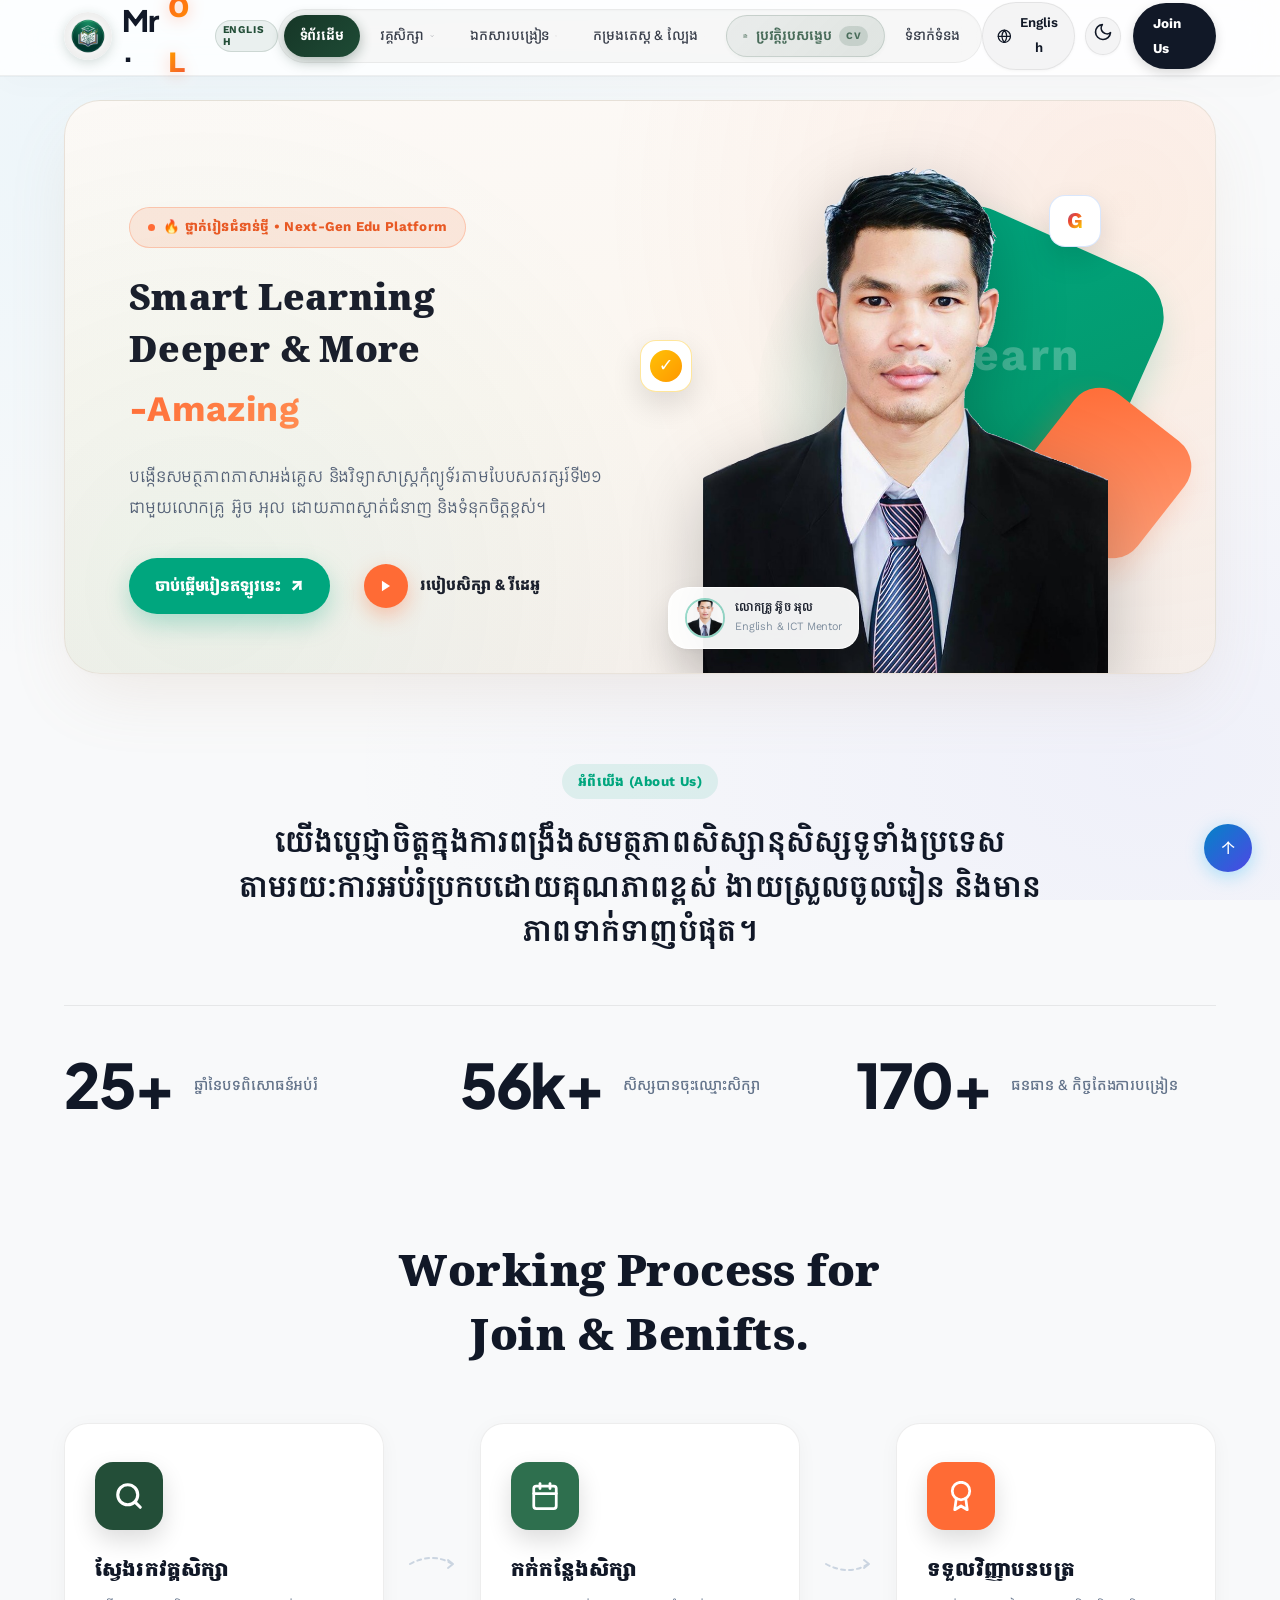
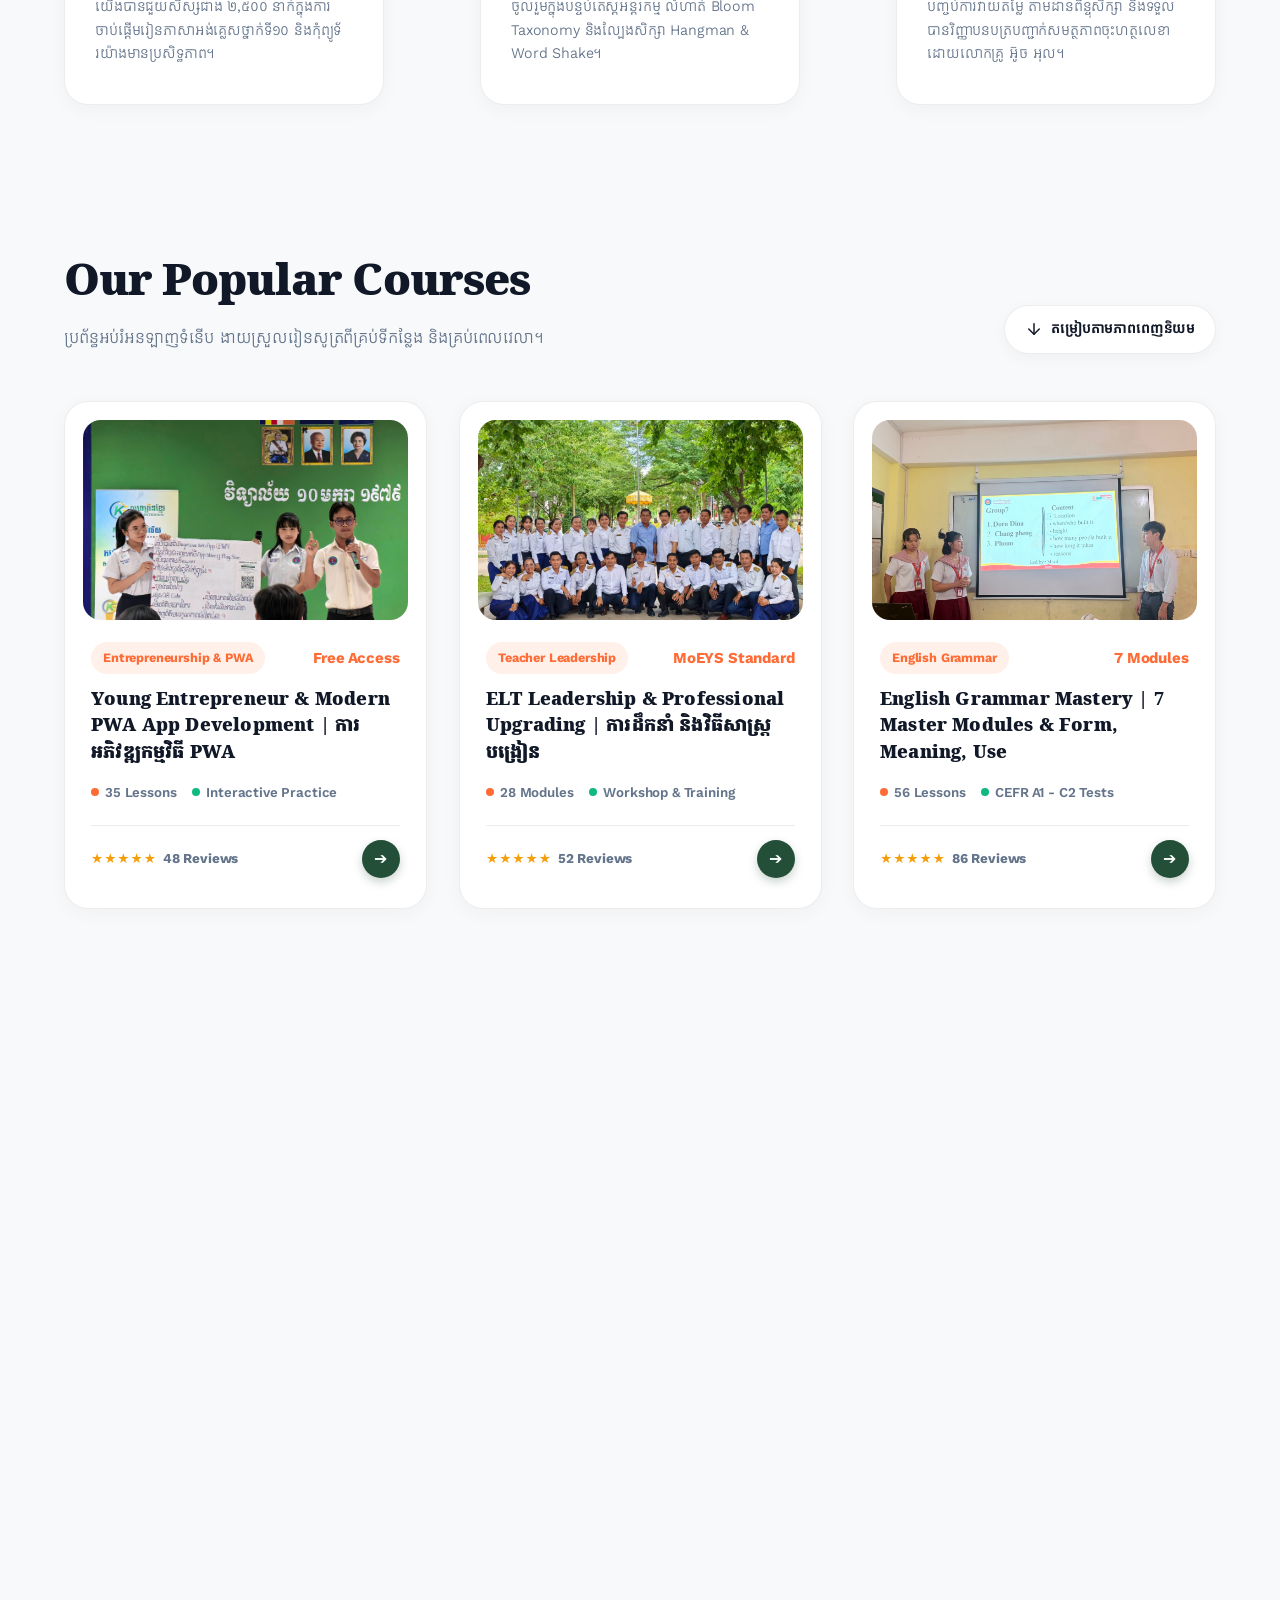
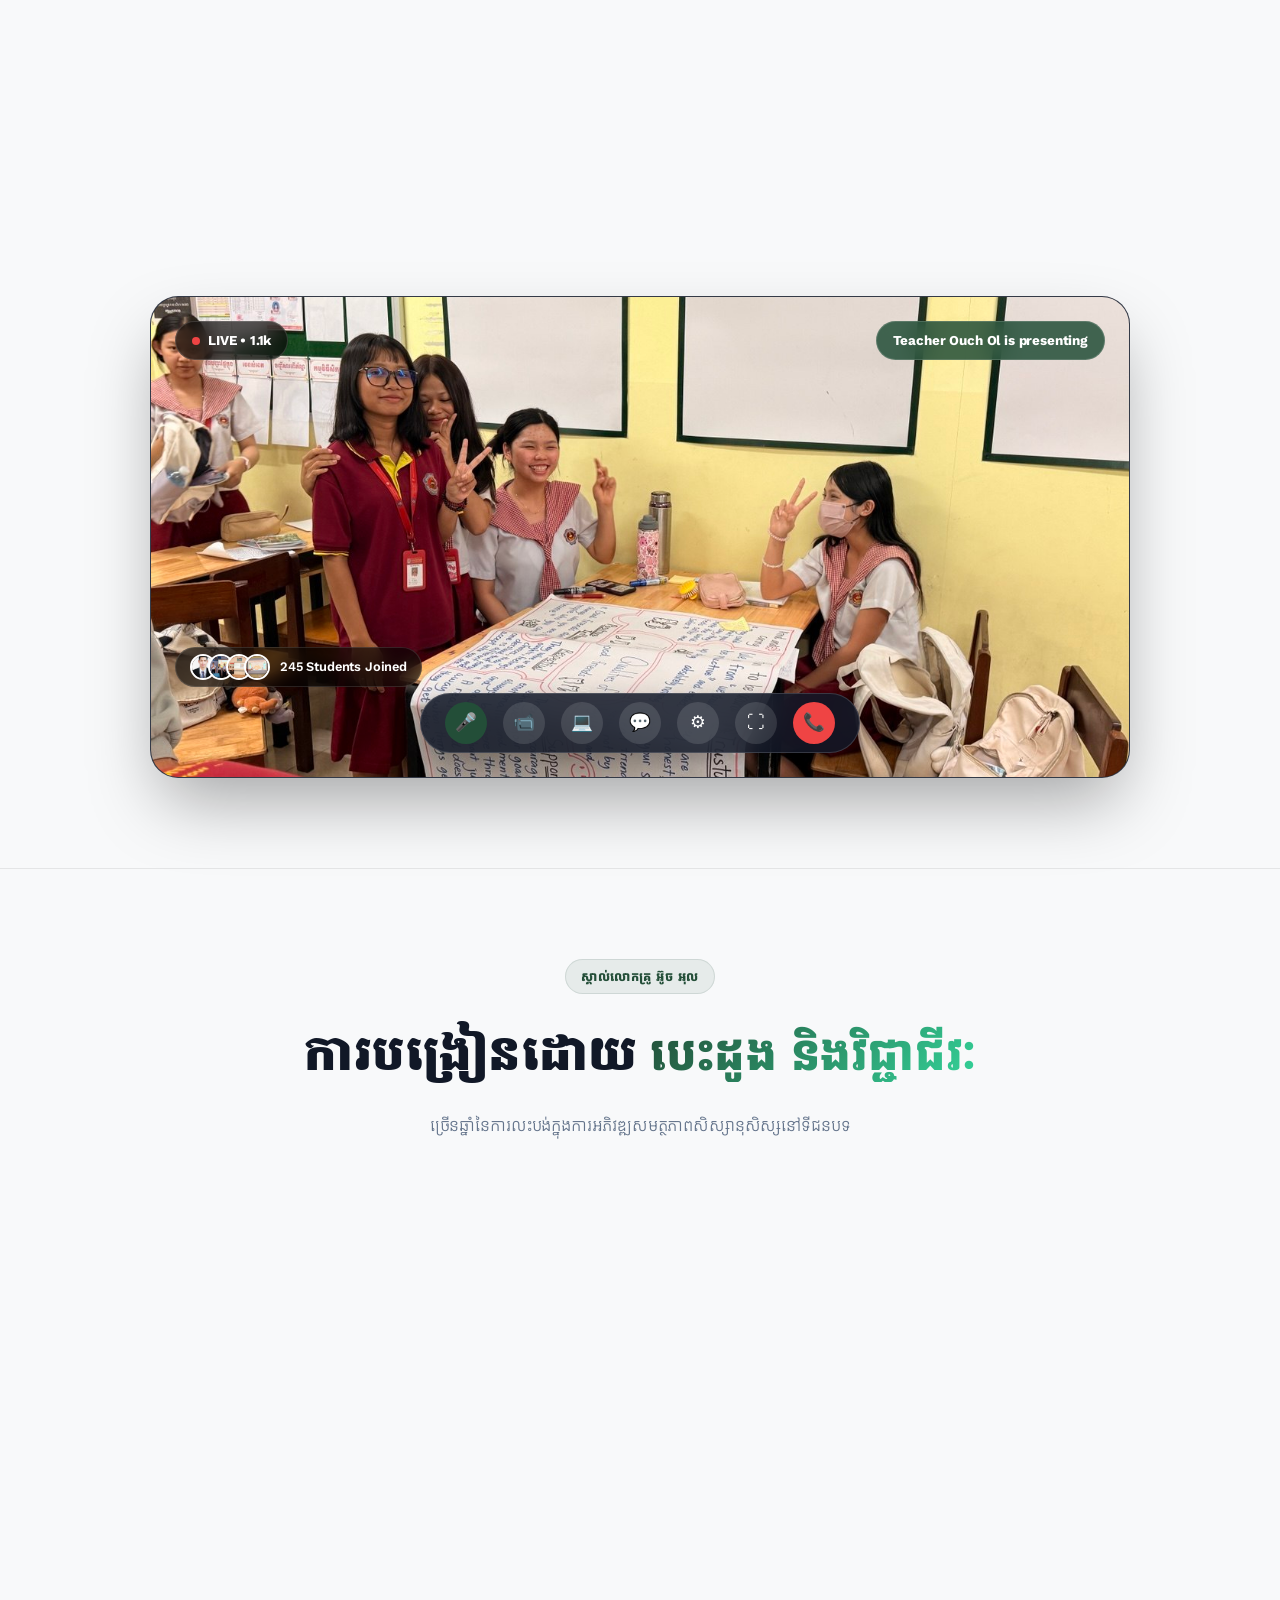
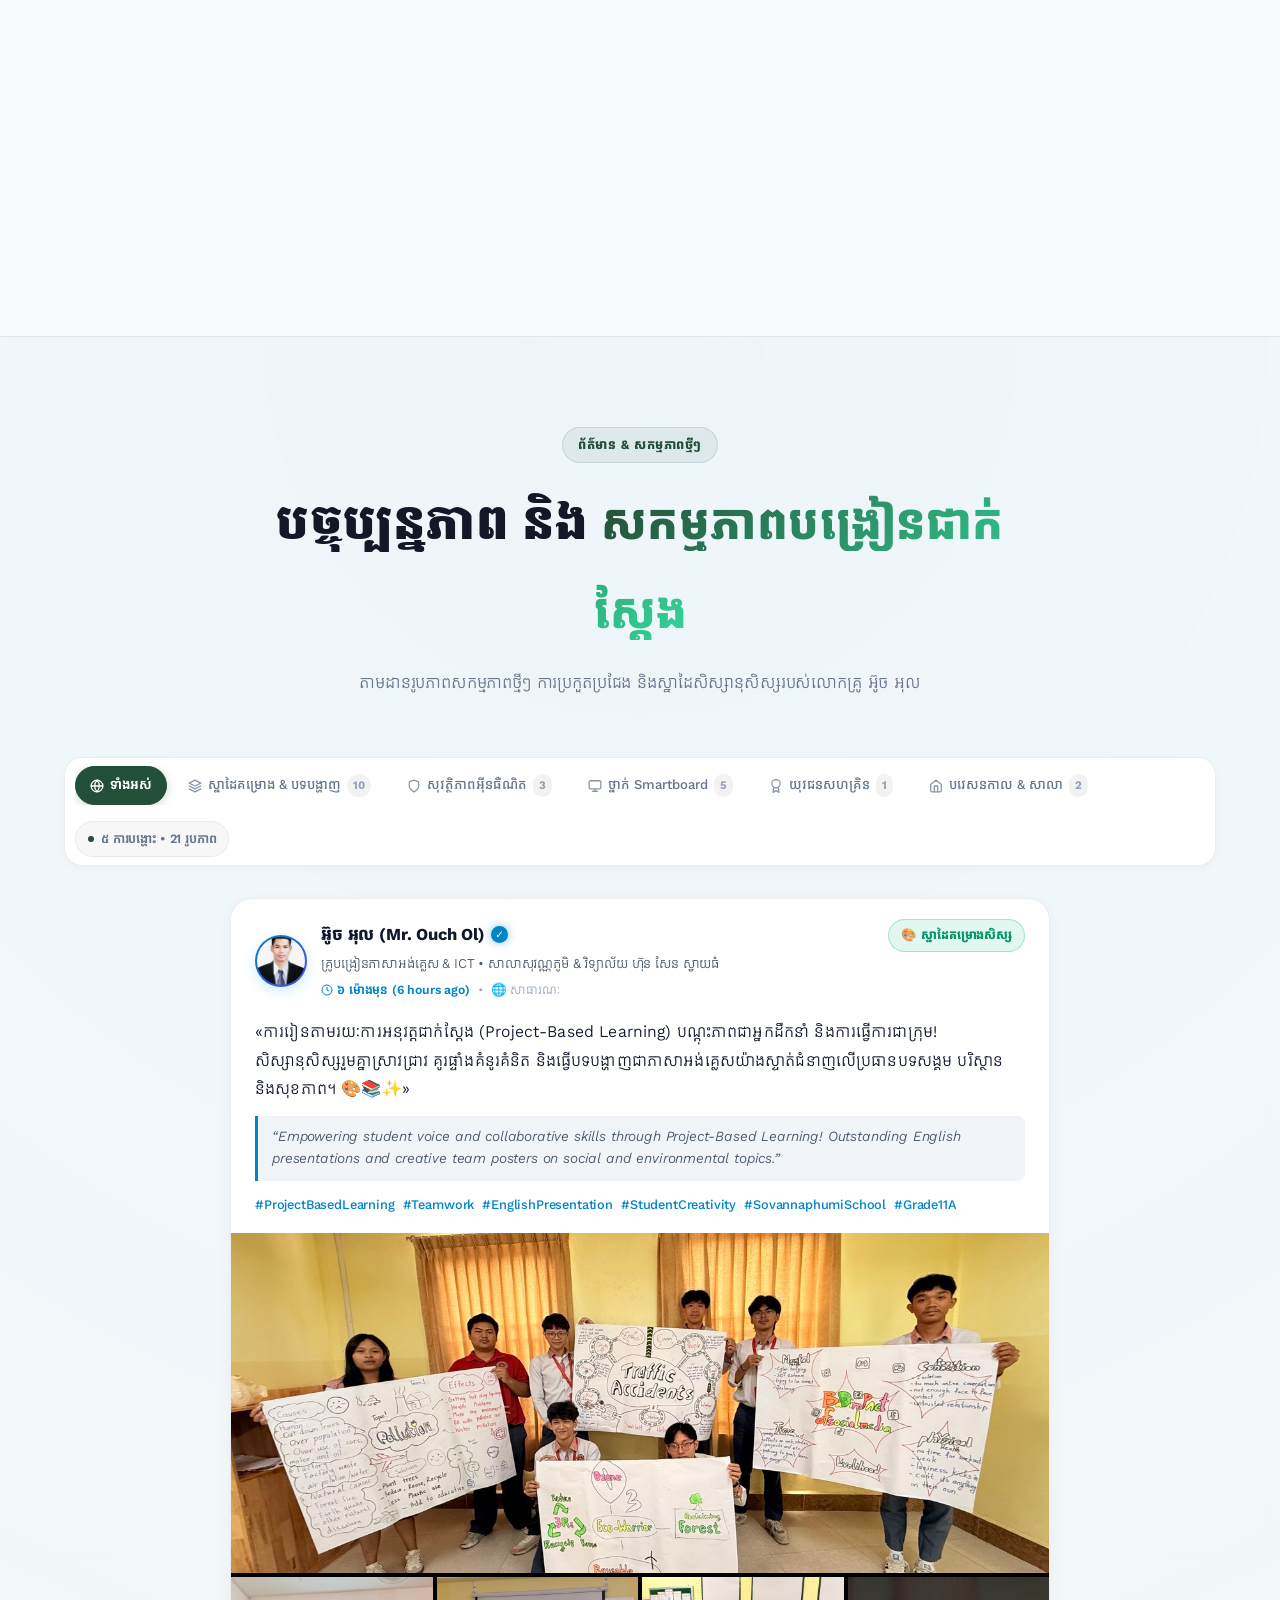
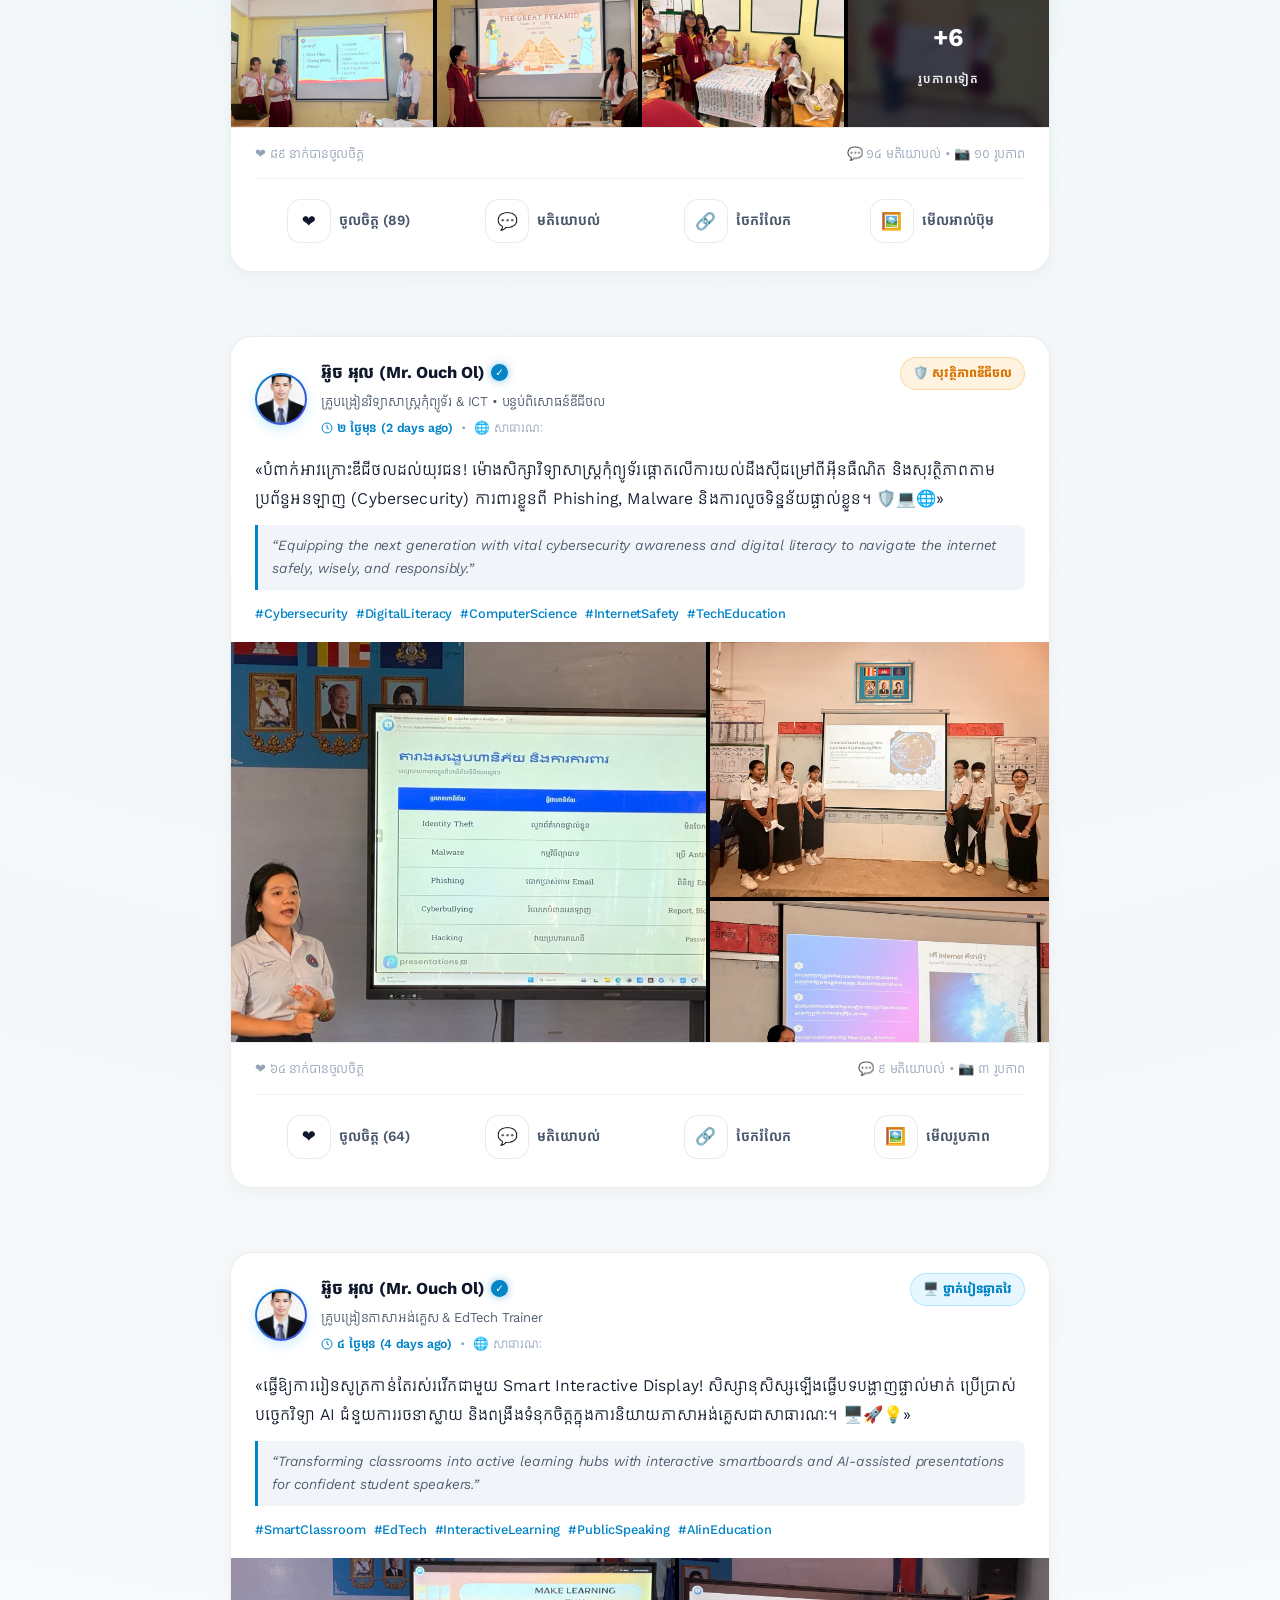
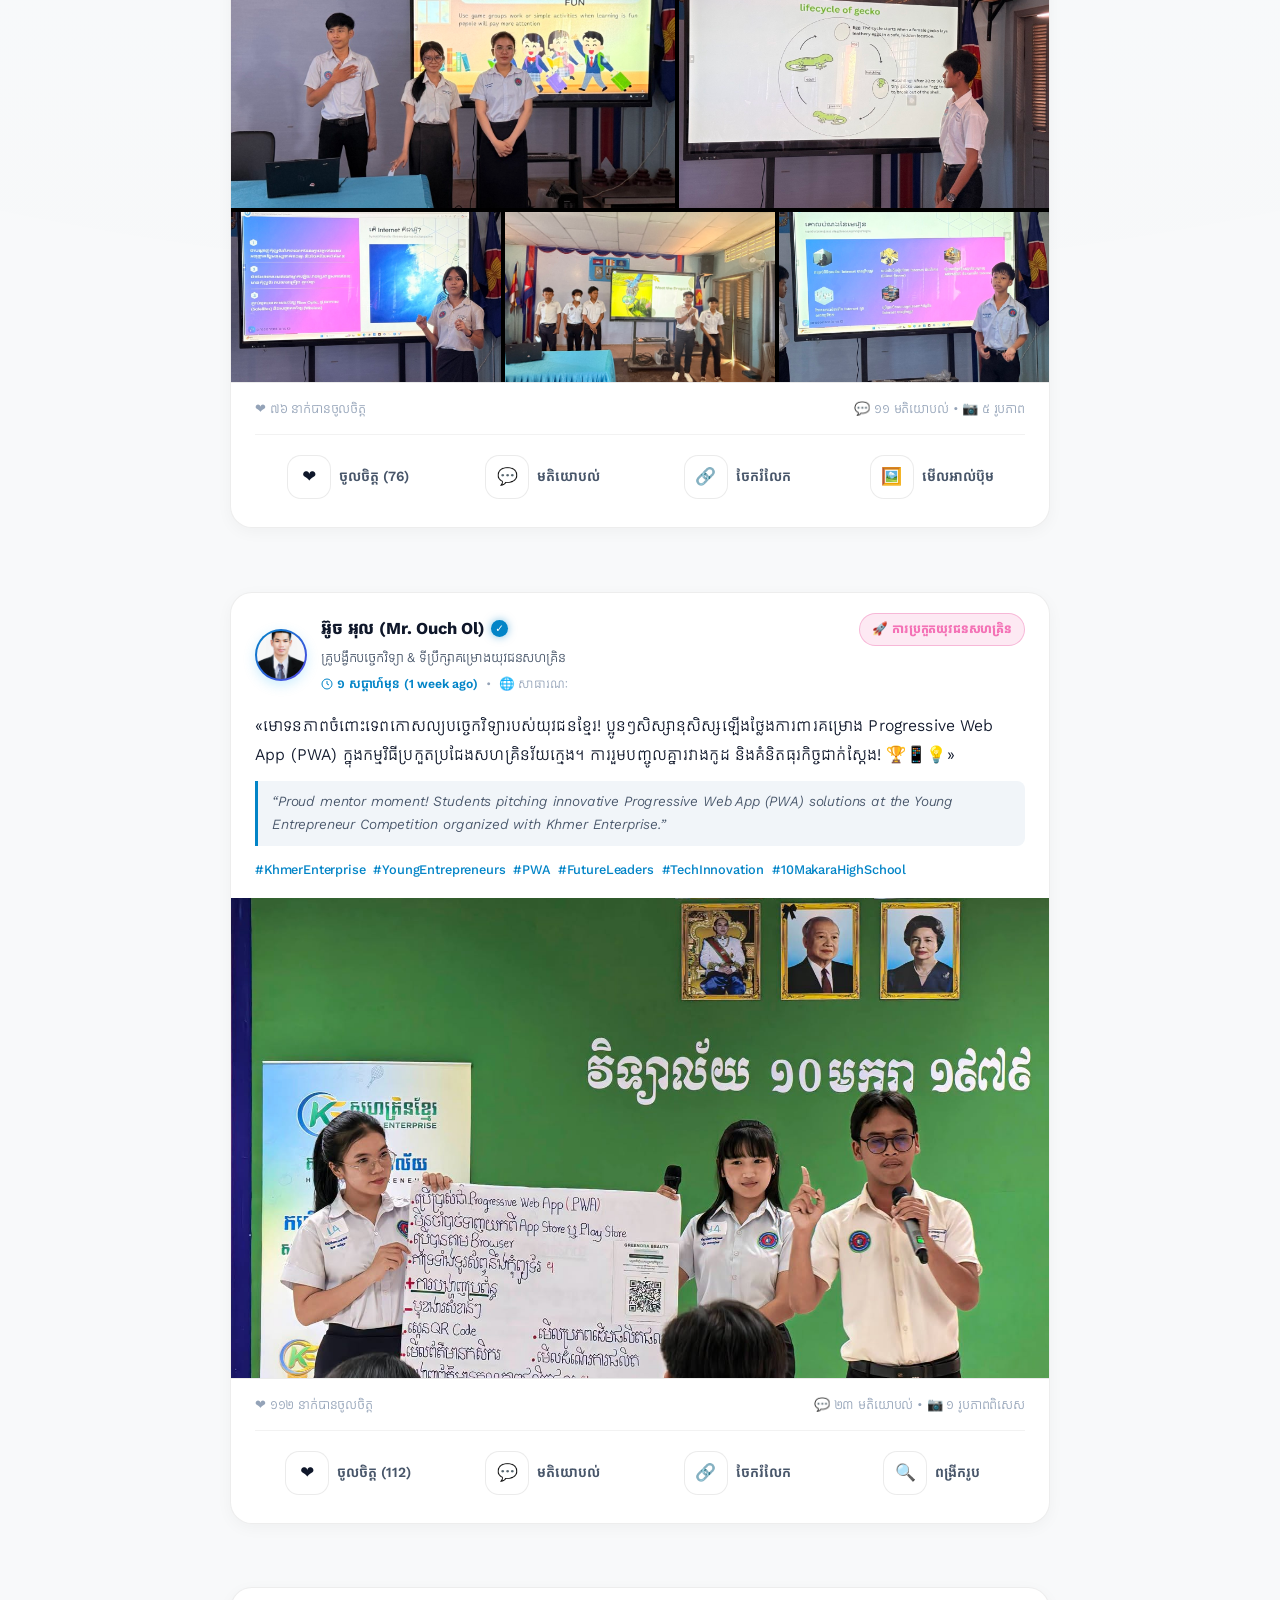
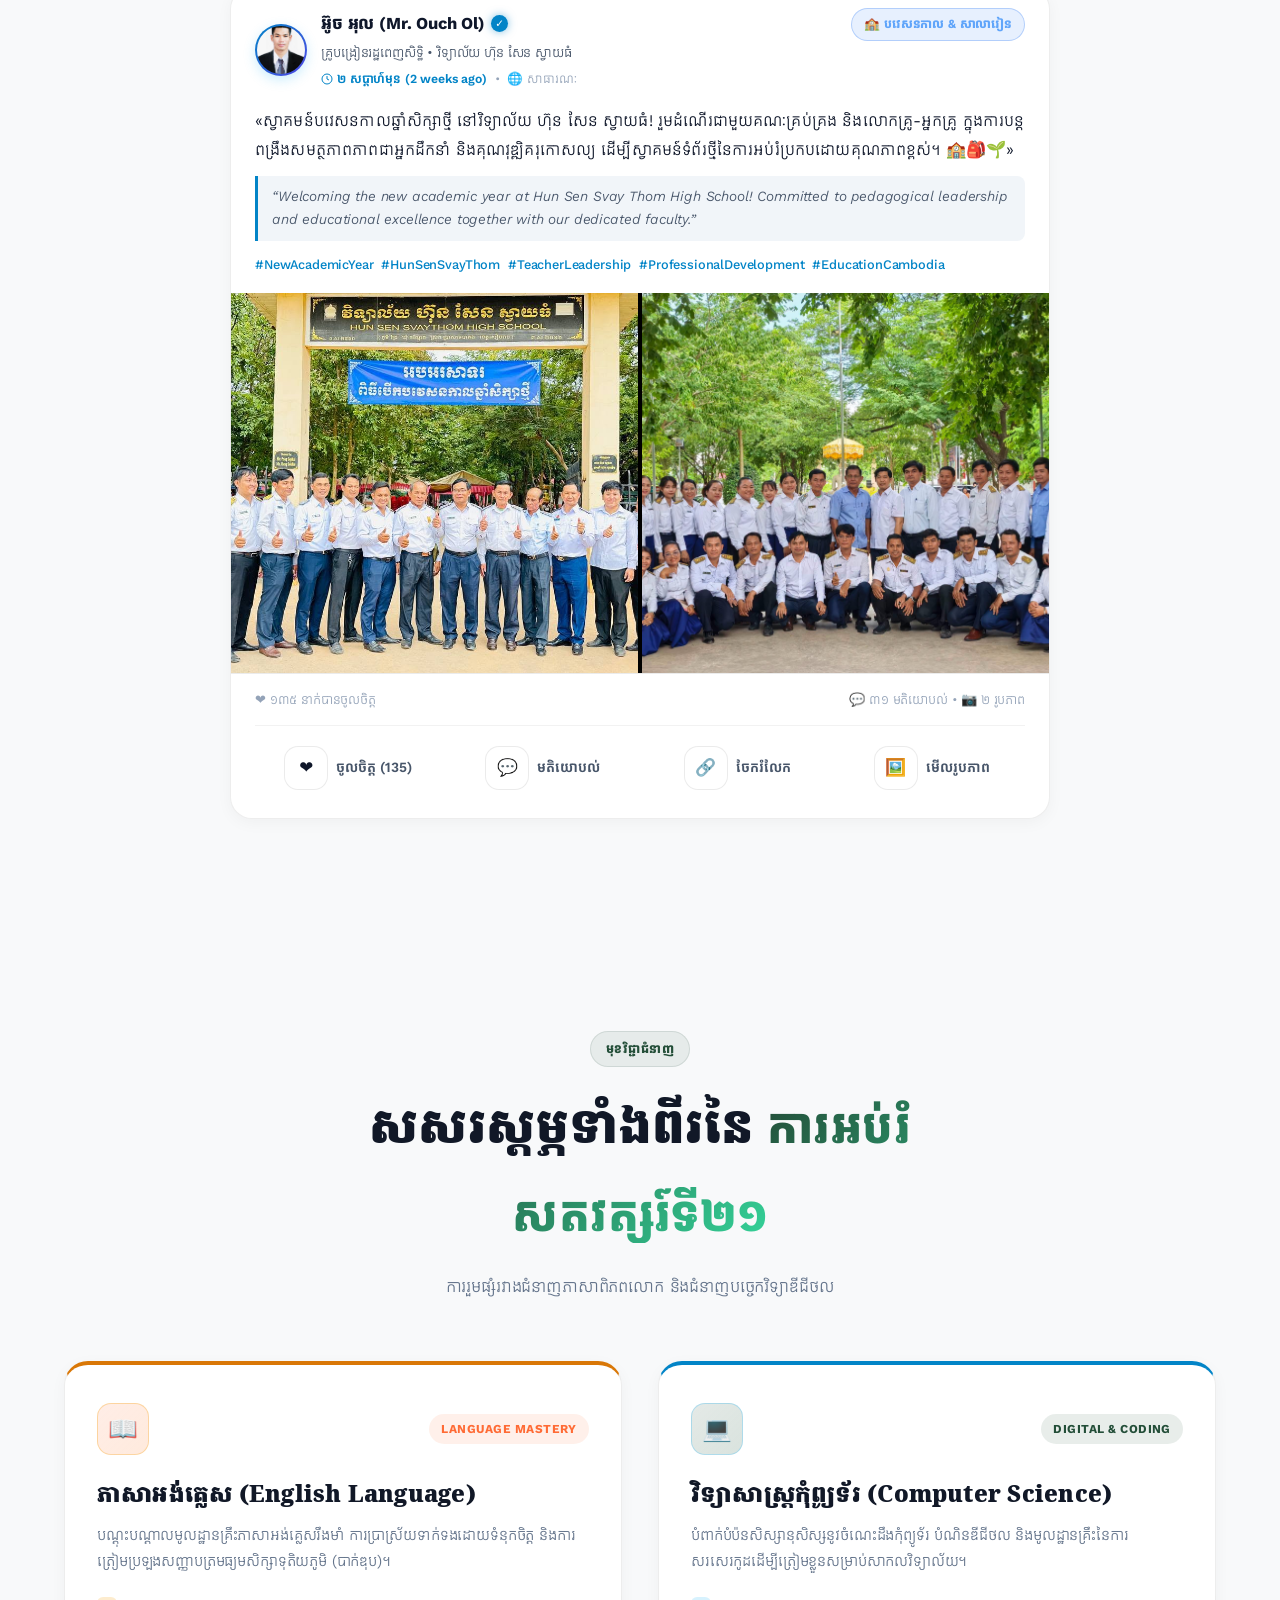
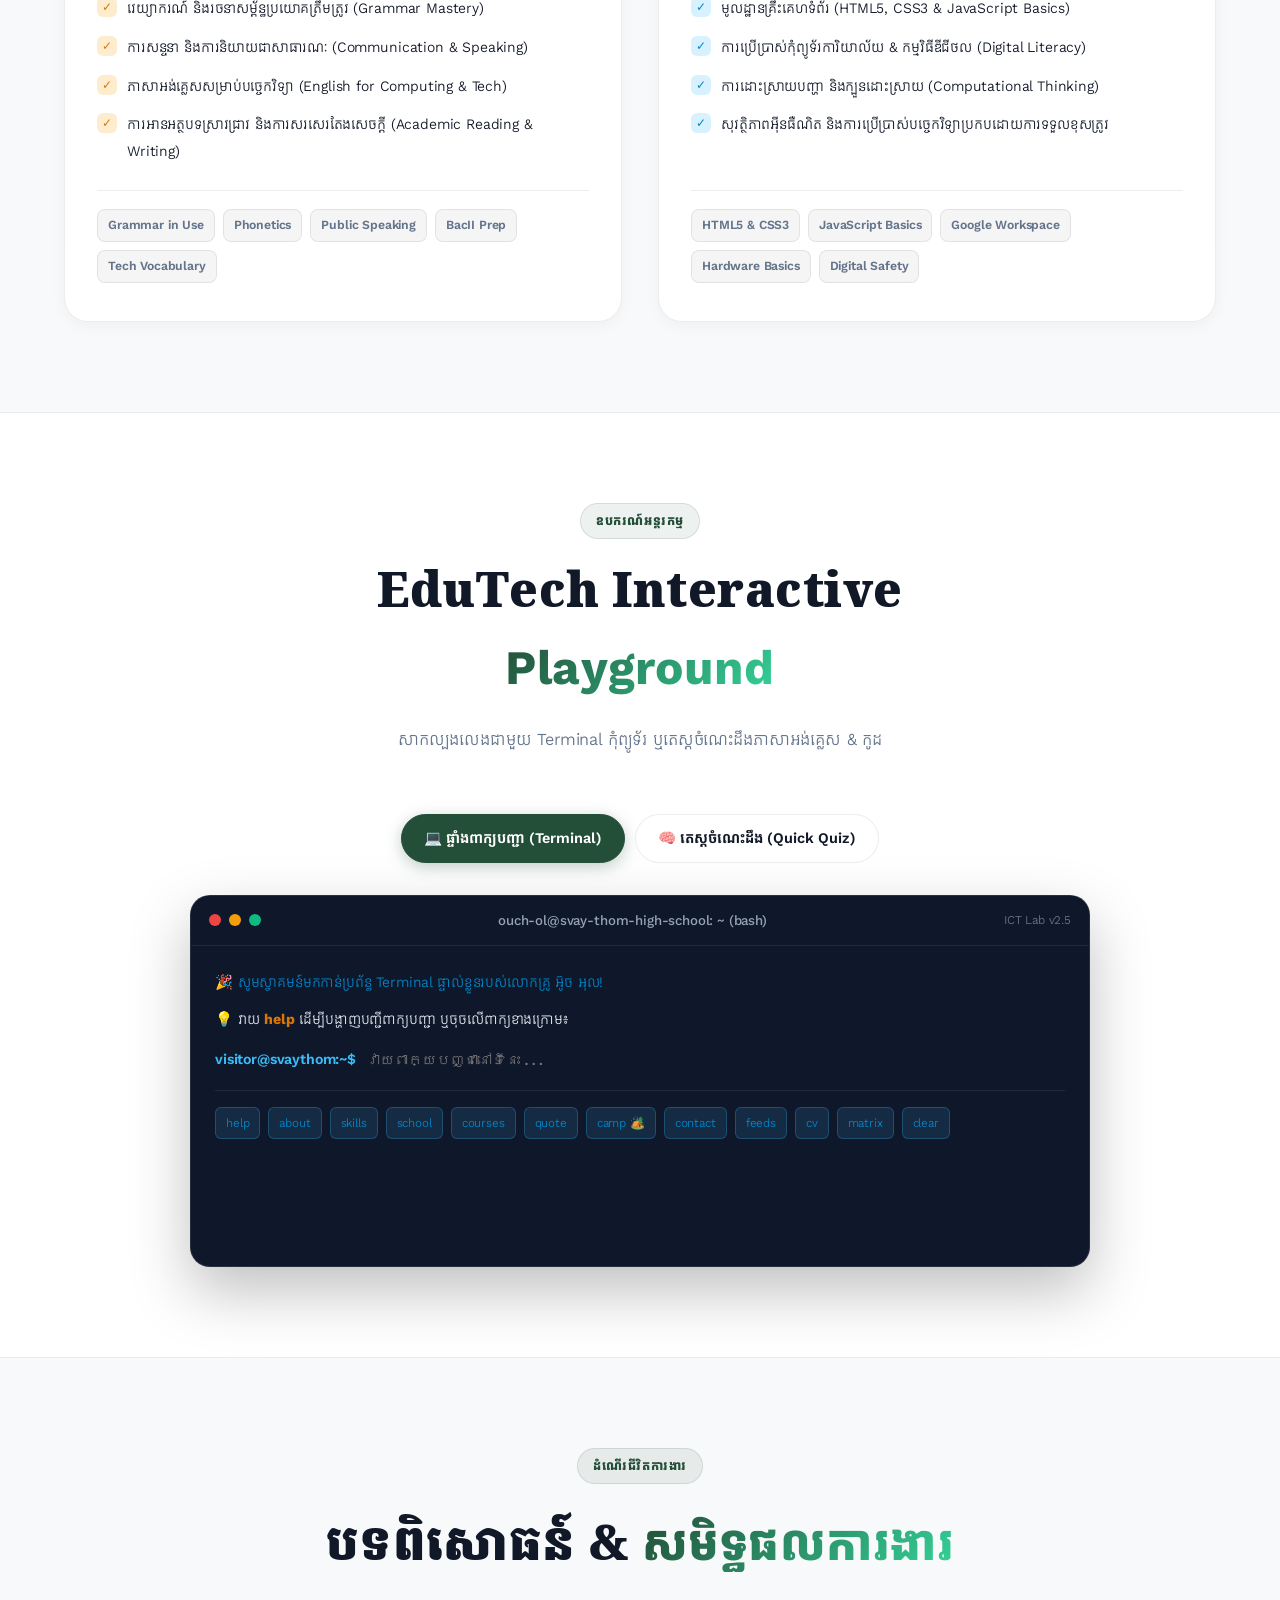
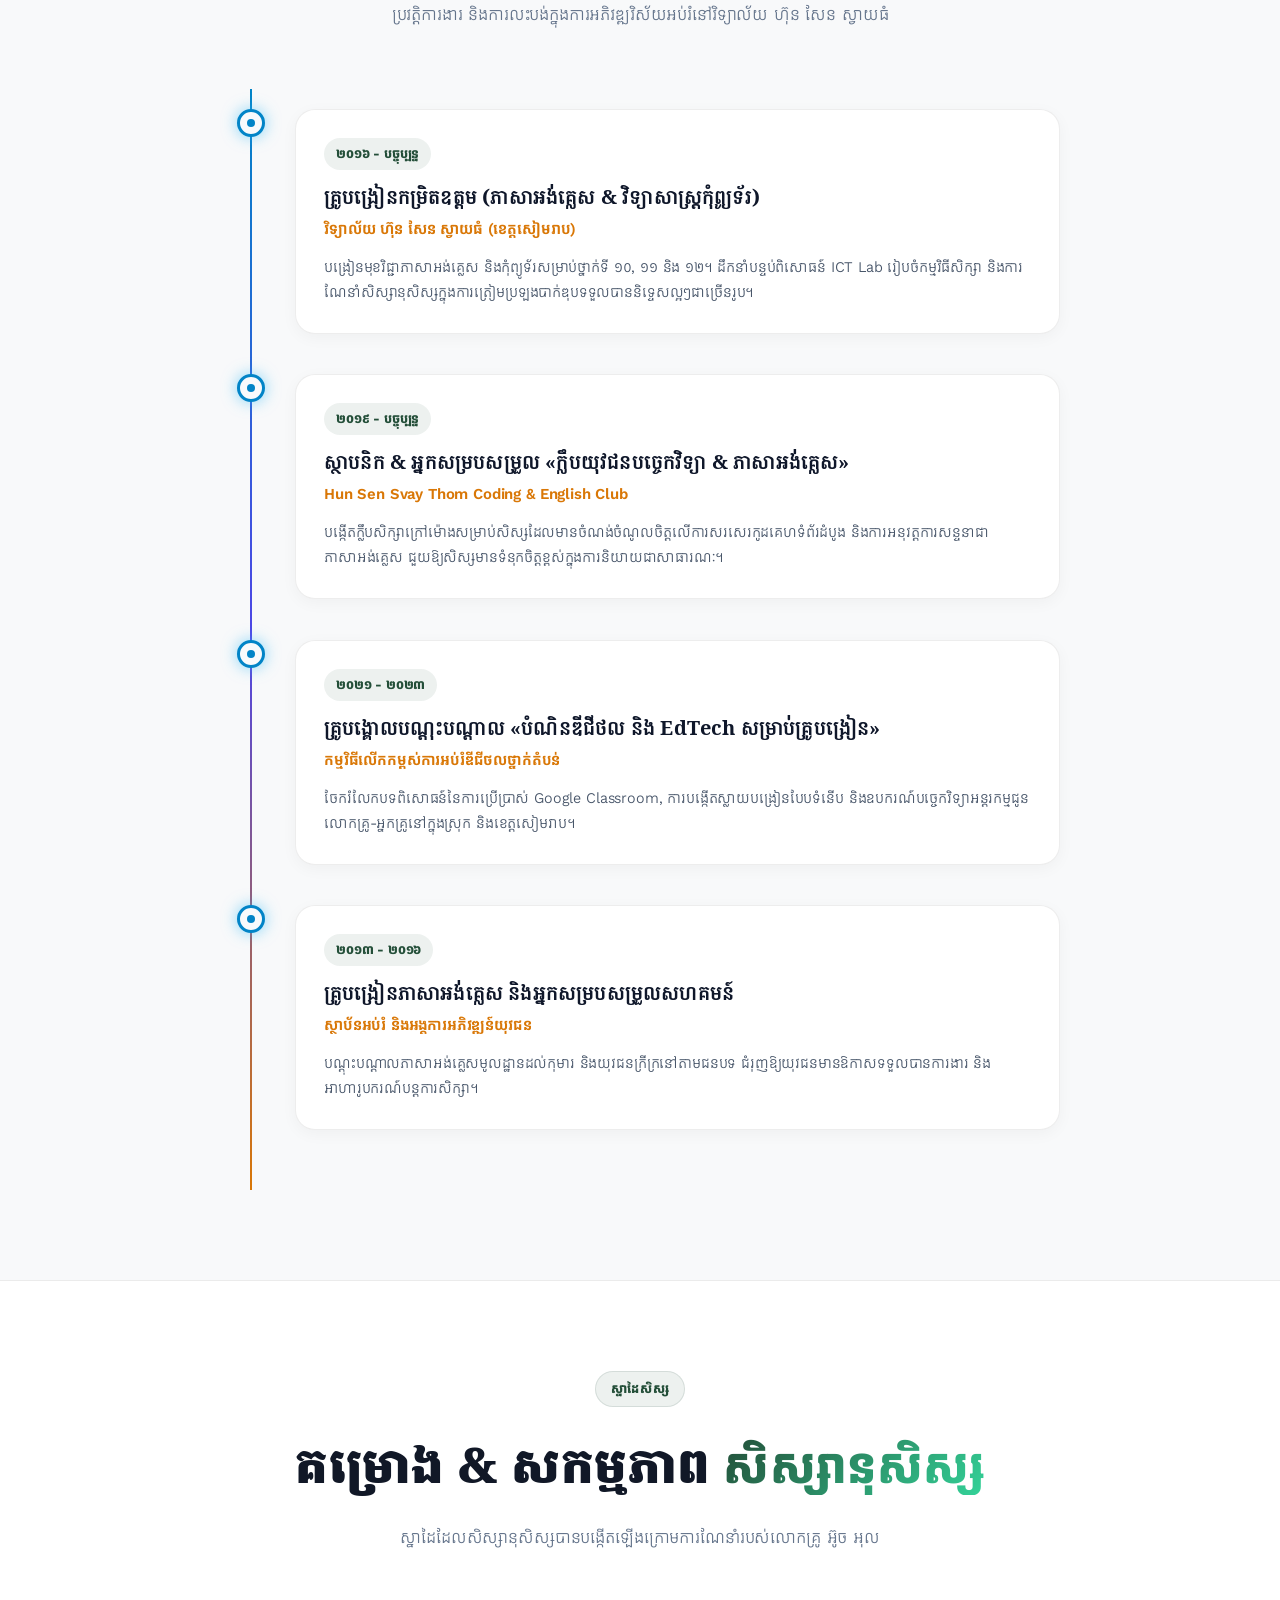
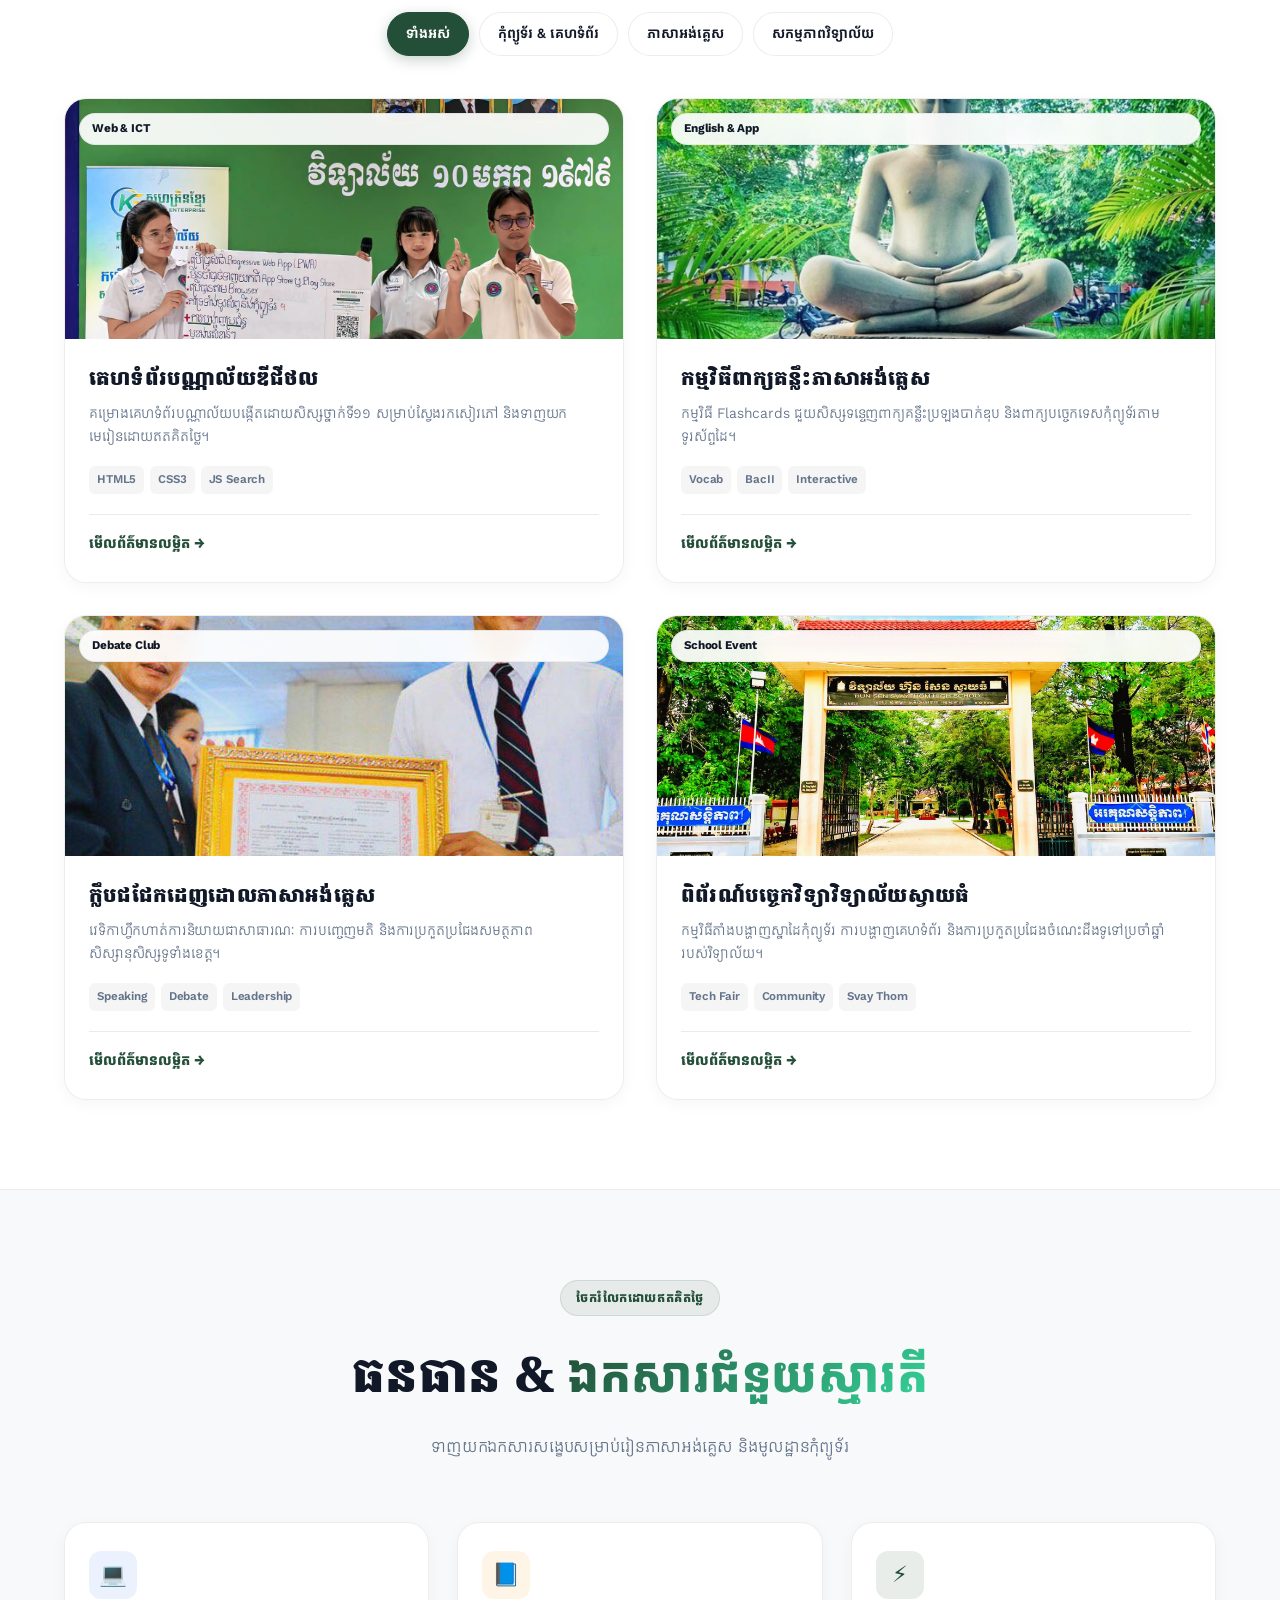
==== commit 7172812d: "feat(mobile): overhaul mobile-first navigation drawer, touch accordions, anti-zoom system and off-ca" ====
--- a/index.html
+++ b/index.html
@@ -2,7 +2,7 @@
 <html lang="km" data-theme="light">
 <head>
   <meta charset="UTF-8">
-  <meta name="viewport" content="width=device-width, initial-scale=1.0, viewport-fit=cover">
+  <meta name="viewport" content="width=device-width, initial-scale=1, viewport-fit=cover">
   <title>Mr. Ol | Teacher Ouch Ol - English & ICT Educator | Hun Sen Svay Thom</title>
   <meta name="description" content="Portfolio & Learning Platform by Teacher Ouch Ol (Mr. Ol). Learn English & Computer Science online with interactive quizzes, Bloom's Taxonomy tests, and educational games at Hun Sen Svay Thom High School.">
   <meta name="keywords" content="Mr. Ol, Teacher Ouch Ol, Mr. OL English, Hun Sen Svay Thom High School, English Grade 10, ICT Teacher, English Educator, Bloom Taxonomy Quiz">
@@ -82,11 +82,11 @@
                 </span>
               </a>
 
-              <!-- 3rd Menu: Grammar Master Syllabus (5 Core Modules) -->
+              <!-- 3rd Menu: Grammar Master Syllabus (7 Core Modules) -->
               <div class="sub-dropdown-menu sub-dropdown-grammar">
                 <div class="sub-menu-header">
                   <span class="sub-header-title">Grammar Master Syllabus</span>
-                  <span class="badge-cefr">5 Modules</span>
+                  <span class="badge-cefr">7 Modules</span>
                 </div>
                 
                 <div class="sub-grammar-list">
@@ -1766,7 +1766,7 @@
 
             <!-- Floating Mentor Badge (Teacher Ouch Ol) -->
             <div class="devskill-mentor-badge enterprise-hover-lift">
-              <img src="assets/images/teacher_ol_official.jpg" alt="Teacher Ouch Ol" class="elearn-mentor-avatar" onerror="this.src='image/Mr. OL.jpg'">
+              <img src="assets/images/teacher_ol_official.jpg" alt="Teacher Ouch Ol" class="elearn-mentor-avatar" onerror="this.src='image/Mr._OL.jpg'">
               <div class="elearn-mentor-info">
                 <h4>លោកគ្រូ អ៊ូច អុល</h4>
                 <p>English &amp; ICT Mentor</p>
@@ -1912,7 +1912,7 @@
         <!-- Course Card 1: Young Entrepreneur & PWA Apps -->
         <div class="elearn-course-card reveal-on-scroll enterprise-hover-lift delay-100" data-category="code">
           <div class="elearn-course-thumb-wrap">
-            <img src="image 1/photo 1.jpg" alt="Young Entrepreneur PWA Web Apps" class="elearn-course-thumb" loading="lazy">
+            <img src="image_1/photo_1.jpg" alt="Young Entrepreneur PWA Web Apps" class="elearn-course-thumb" loading="lazy">
           </div>
           <div class="elearn-course-body">
             <div class="elearn-course-tags">
@@ -1937,7 +1937,7 @@
         <!-- Course Card 2: Teacher Leadership & Modern ELT -->
         <div class="elearn-course-card reveal-on-scroll enterprise-hover-lift delay-150" data-category="bloom">
           <div class="elearn-course-thumb-wrap">
-            <img src="image 1/Leader Upgrading  Program.jpg" alt="ELT Leadership & Teacher Upgrading" class="elearn-course-thumb" loading="lazy">
+            <img src="image_1/leader_upgrading_program.jpg" alt="ELT Leadership & Teacher Upgrading" class="elearn-course-thumb" loading="lazy">
           </div>
           <div class="elearn-course-body">
             <div class="elearn-course-tags">
@@ -1962,7 +1962,7 @@
         <!-- Course Card 3: English Grammar 7 Modules -->
         <div class="elearn-course-card reveal-on-scroll enterprise-hover-lift delay-200" data-category="english">
           <div class="elearn-course-thumb-wrap">
-            <img src="image 1/photo_10_2026-09-25_16-23-02.jpg" alt="English Grammar 7 Modules Mastery" class="elearn-course-thumb" loading="lazy">
+            <img src="image_1/photo_10_2026-09-25_16-23-02.jpg" alt="English Grammar 7 Modules Mastery" class="elearn-course-thumb" loading="lazy">
           </div>
           <div class="elearn-course-body">
             <div class="elearn-course-tags">
@@ -1987,7 +1987,7 @@
         <!-- Course Card 4: ICT & Smartboard Lab -->
         <div class="elearn-course-card reveal-on-scroll enterprise-hover-lift delay-250" data-category="code">
           <div class="elearn-course-thumb-wrap">
-            <img src="image 1/photo_3_2026-09-25_16-23-02.jpg" alt="ICT & Computer Science Laboratory" class="elearn-course-thumb" loading="lazy">
+            <img src="image_1/photo_3_2026-09-25_16-23-02.jpg" alt="ICT & Computer Science Laboratory" class="elearn-course-thumb" loading="lazy">
           </div>
           <div class="elearn-course-body">
             <div class="elearn-course-tags">
@@ -2012,7 +2012,7 @@
         <!-- Course Card 5: MoEYS Grade 10 English Curriculum -->
         <div class="elearn-course-card reveal-on-scroll enterprise-hover-lift delay-300" data-category="english">
           <div class="elearn-course-thumb-wrap">
-            <img src="image 1/photo_16_2026-09-25_16-23-03.jpg" alt="MoEYS Grade 10 English Curriculum" class="elearn-course-thumb" loading="lazy">
+            <img src="image_1/photo_16_2026-09-25_16-23-03.jpg" alt="MoEYS Grade 10 English Curriculum" class="elearn-course-thumb" loading="lazy">
           </div>
           <div class="elearn-course-body">
             <div class="elearn-course-tags">
@@ -2037,7 +2037,7 @@
         <!-- Course Card 6: Interactive Word Games & Arena -->
         <div class="elearn-course-card reveal-on-scroll enterprise-hover-lift delay-350" data-category="bloom">
           <div class="elearn-course-thumb-wrap">
-            <img src="image 1/New Academic Year Opening day.jpg" alt="Interactive Gamified Arena & Vocabulary" class="elearn-course-thumb" loading="lazy">
+            <img src="image_1/new_academic_year_opening_day.jpg" alt="Interactive Gamified Arena & Vocabulary" class="elearn-course-thumb" loading="lazy">
           </div>
           <div class="elearn-course-body">
             <div class="elearn-course-tags">
@@ -2102,7 +2102,7 @@
       <!-- Live Video Conference Window Mockup -->
       <div class="elearn-live-video-mockup reveal-scale delay-200">
         <div class="elearn-live-screen-wrap">
-          <img src="image 1/photo_14_2026-09-25_16-23-02.jpg" alt="Live Interactive Class Session" class="elearn-live-bg-img" loading="lazy">
+          <img src="image_1/photo_14_2026-09-25_16-23-02.jpg" alt="Live Interactive Class Session" class="elearn-live-bg-img" loading="lazy">
           
           <!-- Top Status Bar -->
           <div class="elearn-live-top-bar">
@@ -2118,10 +2118,10 @@
           <!-- Bottom Left Student Attendees Floating Avatars -->
           <div class="elearn-live-attendees">
             <div class="elearn-avatar-stack">
-              <img src="image/Mr. OL.jpg" alt="Teacher Ouch Ol" class="avatar-mini">
-              <img src="image 1/photo_2_2026-09-25_16-23-02.jpg" alt="Student" class="avatar-mini">
-              <img src="image 1/photo_4_2026-09-25_16-23-02.jpg" alt="Student" class="avatar-mini">
-              <img src="image 1/photo_11_2026-09-25_16-23-02.jpg" alt="Student" class="avatar-mini">
+              <img src="image/Mr._OL.jpg" alt="Teacher Ouch Ol" class="avatar-mini">
+              <img src="image_1/photo_2_2026-09-25_16-23-02.jpg" alt="Student" class="avatar-mini">
+              <img src="image_1/photo_4_2026-09-25_16-23-02.jpg" alt="Student" class="avatar-mini">
+              <img src="image_1/photo_11_2026-09-25_16-23-02.jpg" alt="Student" class="avatar-mini">
             </div>
             <span>245 Students Joined</span>
           </div>
@@ -2169,7 +2169,7 @@
       <div class="about-grid">
         <!-- Visual Column -->
         <div class="about-gallery-card reveal-left delay-100 enterprise-hover-lift">
-          <img src="image/Front gate.jpg" alt="វិទ្យាល័យ ហ៊ុន សែន ស្វាយធំ" class="about-main-img" onerror="this.src='assets/images/front_gate.jpg'">
+          <img src="image/Front_gate.jpg" alt="វិទ្យាល័យ ហ៊ុន សែន ស្វាយធំ" class="about-main-img" onerror="this.src='assets/images/front_gate.jpg'">
           <div class="about-school-banner">
             <h4>វិទ្យាល័យ ហ៊ុន សែន ស្វាយធំ</h4>
             <p>ខេត្តសៀមរាប | Siem Reap, Cambodia</p>
@@ -2304,7 +2304,7 @@
           <div class="feed-card-header">
             <div class="feed-author-wrap">
               <div class="feed-avatar-ring">
-                <img src="image/Mr. OL.jpg" alt="លោកគ្រូ អ៊ូច អុល" class="feed-avatar-img" onerror="this.src='assets/images/mr_ol.jpg'">
+                <img src="image/Mr._OL.jpg" alt="លោកគ្រូ អ៊ូច អុល" class="feed-avatar-img" onerror="this.src='assets/images/mr_ol.jpg'">
               </div>
               <div class="feed-author-meta">
                 <div class="feed-author-name">
@@ -2348,21 +2348,21 @@
             <div class="feed-layout-10">
               <!-- Big Hero Image (Photo 16: All 4 teams) -->
               <div class="feed-img-item hero-photo" onclick="openFeedLightbox('post1', 0)" title="ចុចដើម្បីមើលរូបភាពធំ">
-                <img src="image 1/photo_16_2026-09-25_16-23-03.jpg" alt="សិស្សានុសិស្សគ្រប់ក្រុមបង្ហាញផ្ទាំងរូបភាពរួមគ្នា" loading="lazy">
+                <img src="image_1/photo_16_2026-09-25_16-23-03.jpg" alt="សិស្សានុសិស្សគ្រប់ក្រុមបង្ហាញផ្ទាំងរូបភាពរួមគ្នា" loading="lazy">
               </div>
               <!-- 4 Thumbnails (with +6 more on the 4th) -->
               <div class="thumbs-row">
                 <div class="feed-img-item" onclick="openFeedLightbox('post1', 1)" title="ក្រុមទី៧ ធ្វើបទបង្ហាញ">
-                  <img src="image 1/photo_10_2026-09-25_16-23-02.jpg" alt="ក្រុមទី៧ ធ្វើបទបង្ហាញ" loading="lazy">
+                  <img src="image_1/photo_10_2026-09-25_16-23-02.jpg" alt="ក្រុមទី៧ ធ្វើបទបង្ហាញ" loading="lazy">
                 </div>
                 <div class="feed-img-item" onclick="openFeedLightbox('post1', 2)" title="The Great Pyramid">
-                  <img src="image 1/photo_11_2026-09-25_16-23-02.jpg" alt="The Great Pyramid" loading="lazy">
+                  <img src="image_1/photo_11_2026-09-25_16-23-02.jpg" alt="The Great Pyramid" loading="lazy">
                 </div>
                 <div class="feed-img-item" onclick="openFeedLightbox('post1', 3)" title="Qualities of Good Friends">
-                  <img src="image 1/photo_14_2026-09-25_16-23-02.jpg" alt="Qualities of Good Friends" loading="lazy">
+                  <img src="image_1/photo_14_2026-09-25_16-23-02.jpg" alt="Qualities of Good Friends" loading="lazy">
                 </div>
                 <div class="feed-img-item" onclick="openFeedLightbox('post1', 4)" title="មើលរូបភាពទាំងអស់ (+៦ រូបភាពទៀត)">
-                  <img src="image 1/photo_15_2026-09-25_16-23-03.jpg" alt="Pollution Poster" loading="lazy">
+                  <img src="image_1/photo_15_2026-09-25_16-23-03.jpg" alt="Pollution Poster" loading="lazy">
                   <div class="feed-overlay-more">
                     <span class="overlay-count">+6</span>
                     <span class="overlay-text">រូបភាពទៀត</span>
@@ -2422,7 +2422,7 @@
           <div class="feed-card-header">
             <div class="feed-author-wrap">
               <div class="feed-avatar-ring">
-                <img src="image/Mr. OL.jpg" alt="លោកគ្រូ អ៊ូច អុល" class="feed-avatar-img" onerror="this.src='assets/images/mr_ol.jpg'">
+                <img src="image/Mr._OL.jpg" alt="លោកគ្រូ អ៊ូច អុល" class="feed-avatar-img" onerror="this.src='assets/images/mr_ol.jpg'">
               </div>
               <div class="feed-author-meta">
                 <div class="feed-author-name">
@@ -2463,14 +2463,14 @@
           <div class="feed-gallery-wrap">
             <div class="feed-layout-3">
               <div class="feed-img-item" onclick="openFeedLightbox('post2', 0)" title="តារាងសង្ខេបហានិភ័យ និងការការពារ">
-                <img src="image 1/photo_6_2026-09-25_16-23-02.jpg" alt="តារាងសង្ខេបហានិភ័យ និងការការពារ" loading="lazy">
+                <img src="image_1/photo_6_2026-09-25_16-23-02.jpg" alt="តារាងសង្ខេបហានិភ័យ និងការការពារ" loading="lazy">
               </div>
               <div class="col-stacked">
                 <div class="feed-img-item" onclick="openFeedLightbox('post2', 1)" title="ការយល់ដឹងអំពី Internet សតវត្សទី២១">
-                  <img src="image 1/photo_4_2026-09-25_16-23-02.jpg" alt="ការយល់ដឹងអំពី Internet សតវត្សទី២១" loading="lazy">
+                  <img src="image_1/photo_4_2026-09-25_16-23-02.jpg" alt="ការយល់ដឹងអំពី Internet សតវត្សទី២១" loading="lazy">
                 </div>
                 <div class="feed-img-item" onclick="openFeedLightbox('post2', 2)" title="តើ Internet គឺជាអ្វី?">
-                  <img src="image 1/photo_9_2026-09-25_16-23-02.jpg" alt="តើ Internet គឺជាអ្វី?" loading="lazy">
+                  <img src="image_1/photo_9_2026-09-25_16-23-02.jpg" alt="តើ Internet គឺជាអ្វី?" loading="lazy">
                 </div>
               </div>
             </div>
@@ -2517,7 +2517,7 @@
           <div class="feed-card-header">
             <div class="feed-author-wrap">
               <div class="feed-avatar-ring">
-                <img src="image/Mr. OL.jpg" alt="លោកគ្រូ អ៊ូច អុល" class="feed-avatar-img" onerror="this.src='assets/images/mr_ol.jpg'">
+                <img src="image/Mr._OL.jpg" alt="លោកគ្រូ អ៊ូច អុល" class="feed-avatar-img" onerror="this.src='assets/images/mr_ol.jpg'">
               </div>
               <div class="feed-author-meta">
                 <div class="feed-author-name">
@@ -2559,21 +2559,21 @@
             <div class="feed-layout-5">
               <div class="row-top">
                 <div class="feed-img-item" onclick="openFeedLightbox('post3', 0)" title="Make Learning Fun">
-                  <img src="image 1/photo_2_2026-09-25_16-23-02.jpg" alt="Make Learning Fun" loading="lazy">
+                  <img src="image_1/photo_2_2026-09-25_16-23-02.jpg" alt="Make Learning Fun" loading="lazy">
                 </div>
                 <div class="feed-img-item" onclick="openFeedLightbox('post3', 1)" title="Lifecycle of Gecko">
-                  <img src="image 1/photo_1_2026-09-25_16-23-02.jpg" alt="Lifecycle of Gecko" loading="lazy">
+                  <img src="image_1/photo_1_2026-09-25_16-23-02.jpg" alt="Lifecycle of Gecko" loading="lazy">
                 </div>
               </div>
               <div class="row-bottom">
                 <div class="feed-img-item" onclick="openFeedLightbox('post3', 2)" title="Internet concept with presentations.ai">
-                  <img src="image 1/photo_3_2026-09-25_16-23-02.jpg" alt="Internet Concept" loading="lazy">
+                  <img src="image_1/photo_3_2026-09-25_16-23-02.jpg" alt="Internet Concept" loading="lazy">
                 </div>
                 <div class="feed-img-item" onclick="openFeedLightbox('post3', 3)" title="Meet the Dragonfly">
-                  <img src="image 1/photo_5_2026-09-25_16-23-02.jpg" alt="Meet the Dragonfly" loading="lazy">
+                  <img src="image_1/photo_5_2026-09-25_16-23-02.jpg" alt="Meet the Dragonfly" loading="lazy">
                 </div>
                 <div class="feed-img-item" onclick="openFeedLightbox('post3', 4)" title="គោលបំណងនៃមេរៀន Internet">
-                  <img src="image 1/photo_7_2026-09-25_16-23-02.jpg" alt="Lesson Objectives" loading="lazy">
+                  <img src="image_1/photo_7_2026-09-25_16-23-02.jpg" alt="Lesson Objectives" loading="lazy">
                 </div>
               </div>
             </div>
@@ -2610,7 +2610,7 @@
           <div class="feed-card-header">
             <div class="feed-author-wrap">
               <div class="feed-avatar-ring">
-                <img src="image/Mr. OL.jpg" alt="លោកគ្រូ អ៊ូច អុល" class="feed-avatar-img" onerror="this.src='assets/images/mr_ol.jpg'">
+                <img src="image/Mr._OL.jpg" alt="លោកគ្រូ អ៊ូច អុល" class="feed-avatar-img" onerror="this.src='assets/images/mr_ol.jpg'">
               </div>
               <div class="feed-author-meta">
                 <div class="feed-author-name">
@@ -2652,7 +2652,7 @@
           <div class="feed-gallery-wrap">
             <div class="feed-layout-1">
               <div class="feed-img-item" style="height:100%;" onclick="openFeedLightbox('post4', 0)" title="ចុចដើម្បីពង្រីករូបភាព">
-                <img src="image 1/photo 1.jpg" alt="ការប្រកួតប្រជែងយុវជនសហគ្រិន" loading="lazy">
+                <img src="image_1/photo_1.jpg" alt="ការប្រកួតប្រជែងយុវជនសហគ្រិន" loading="lazy">
               </div>
             </div>
           </div>
@@ -2698,7 +2698,7 @@
           <div class="feed-card-header">
             <div class="feed-author-wrap">
               <div class="feed-avatar-ring">
-                <img src="image/Mr. OL.jpg" alt="លោកគ្រូ អ៊ូច អុល" class="feed-avatar-img" onerror="this.src='assets/images/mr_ol.jpg'">
+                <img src="image/Mr._OL.jpg" alt="លោកគ្រូ អ៊ូច អុល" class="feed-avatar-img" onerror="this.src='assets/images/mr_ol.jpg'">
               </div>
               <div class="feed-author-meta">
                 <div class="feed-author-name">
@@ -2739,10 +2739,10 @@
           <div class="feed-gallery-wrap">
             <div class="feed-layout-2">
               <div class="feed-img-item" onclick="openFeedLightbox('post5', 0)" title="ពិធីបើកបវេសនកាលឆ្នាំសិក្សាថ្មី">
-                <img src="image 1/New Academic Year Opening day.jpg" alt="ពិធីបើកបវេសនកាលឆ្នាំសិក្សាថ្មី" loading="lazy">
+                <img src="image_1/new_academic_year_opening_day.jpg" alt="ពិធីបើកបវេសនកាលឆ្នាំសិក្សាថ្មី" loading="lazy">
               </div>
               <div class="feed-img-item" onclick="openFeedLightbox('post5', 1)" title="កម្មវិធីលើកកម្ពស់សមត្ថភាពភាពជាអ្នកដឹកនាំ">
-                <img src="image 1/Leader Upgrading  Program.jpg" alt="កម្មវិធីលើកកម្ពស់សមត្ថភាពភាពជាអ្នកដឹកនាំ" loading="lazy">
+                <img src="image_1/leader_upgrading_program.jpg" alt="កម្មវិធីលើកកម្ពស់សមត្ថភាពភាពជាអ្នកដឹកនាំ" loading="lazy">
               </div>
             </div>
           </div>
@@ -3055,7 +3055,7 @@
         <!-- Project 1: Digital Library -->
         <div class="project-card" data-category="web">
           <div class="project-thumb">
-            <img src="image 1/photo 1.jpg" alt="គេហទំព័របណ្ណាល័យឌីជីថល" onerror="this.src='assets/images/teaching_activity.jpg'">
+            <img src="image_1/photo_1.jpg" alt="គេហទំព័របណ្ណាល័យឌីជីថល" onerror="this.src='assets/images/teaching_activity.jpg'">
             <span class="project-category-badge">Web & ICT</span>
           </div>
           <div class="project-body">
@@ -3099,7 +3099,7 @@
         <!-- Project 3: English Debate Club -->
         <div class="project-card" data-category="english">
           <div class="project-thumb">
-            <img src="image 1/photo 2.jpg" alt="ក្លឹបជជែកដេញដោលភាសាអង់គ្លេស" onerror="this.src='image 1/photo2.jpg'">
+            <img src="image_1/photo_2.jpg" alt="ក្លឹបជជែកដេញដោលភាសាអង់គ្លេស" onerror="this.src='image_1/photo2.jpg'">
             <span class="project-category-badge">Debate Club</span>
           </div>
           <div class="project-body">
@@ -3121,7 +3121,7 @@
         <!-- Project 4: School ICT Fair -->
         <div class="project-card" data-category="school">
           <div class="project-thumb">
-            <img src="image/Front gate.jpg" alt="ពិព័រណ៍បច្ចេកវិទ្យាវិទ្យាល័យ" onerror="this.src='assets/images/front_gate.jpg'">
+            <img src="image/Front_gate.jpg" alt="ពិព័រណ៍បច្ចេកវិទ្យាវិទ្យាល័យ" onerror="this.src='assets/images/front_gate.jpg'">
             <span class="project-category-badge">School Event</span>
           </div>
           <div class="project-body">
--- a/css/elearn-pro.css
+++ b/css/elearn-pro.css
@@ -6258,7 +6258,13 @@
    ========================================================================== */
 
 /* Universal Anti-Magnify & Touch Manipulation */
+html, body {
+  touch-action: manipulation;
+  -webkit-text-size-adjust: 100%;
+}
+
 button, a, input, select, textarea,
+.nav-link, .dropdown-link, .grammar-menu-item, .grammar-4th-link,
 .option-choice-btn, .option-btn, .quiz-option-btn,
 .option-marker, .option-letter,
 .hm-key, .hm-letter-tile, .ws-letter-badge, .ws2-tile,
@@ -6278,7 +6284,6 @@
   body {
     padding-bottom: 0 !important;
   }
-}
 
   /* 3. Header branding & mobile toggle optimization */
   .brand-logo-elearn {
--- a/css/wordshake2.css
+++ b/css/wordshake2.css
@@ -424,6 +424,7 @@
   display: grid;
   gap: 10px;
   width: 100%;
+  touch-action: none;
 }
 
 .ws2-letter-rack.count-6 {
--- a/css/responsive.css
+++ b/css/responsive.css
@@ -16,6 +16,7 @@
   overflow-x: hidden;
   scroll-behavior: smooth;
   -webkit-text-size-adjust: 100%;
+  text-size-adjust: 100%;
 }
 
 body {
@@ -23,14 +24,19 @@
   width: 100%;
   max-width: 100%;
   min-width: 0;
+  min-height: 100vh;
+  min-height: 100dvh;
   margin: 0;
   padding: 0;
   position: relative;
   -webkit-font-smoothing: antialiased;
+  font-family: "Kantumruy Pro", "Noto Sans Khmer", "Battambang", "Khmer OS", system-ui, sans-serif;
+  overflow-wrap: anywhere;
+  word-break: normal;
 }
 
 /* Ensure images, media and canvas never cause horizontal overflow */
-img, svg, video, canvas, iframe {
+img, svg, video, canvas, iframe, table {
   max-width: 100%;
   height: auto;
 }
@@ -39,6 +45,18 @@
 button, a, input, select, textarea {
   touch-action: manipulation;
   -webkit-tap-highlight-color: transparent;
+}
+
+/* Desktop: completely hide mobile-only drawer components */
+@media (min-width: 1025px) {
+  .drawer-header-bar,
+  .drawer-search-wrap,
+  .drawer-quick-row,
+  .floating-topics-btn,
+  .sidebar-backdrop,
+  .sidebar-close-btn {
+    display: none !important;
+  }
 }
 
 /* Backdrop Overlay for Mobile Navigation Drawer */
@@ -372,45 +390,191 @@
     transform: translateY(-7px) rotate(-45deg) !important;
   }
 
-  /* Full-Featured Mobile Slide-Down Navigation Drawer */
+  /* Full-Featured Mobile Slide-In Navigation Drawer (British Council Style) */
   .nav-menu {
     position: fixed !important;
-    top: 64px !important;
+    top: 0 !important;
     left: 0 !important;
     right: 0 !important;
-    width: 100% !important;
-    height: calc(100dvh - 64px) !important;
-    max-height: calc(100dvh - 64px) !important;
+    bottom: 0 !important;
+    width: 100% !important;
+    height: 100vh !important;
+    height: 100dvh !important;
+    max-height: 100dvh !important;
     overflow-y: auto !important;
     overflow-x: hidden !important;
+    overscroll-behavior: contain !important;
     -webkit-overflow-scrolling: touch !important;
     background: var(--elearn-card-bg, #ffffff) !important;
     backdrop-filter: blur(24px) !important;
     -webkit-backdrop-filter: blur(24px) !important;
-    padding: 16px 16px calc(36px + env(safe-area-inset-bottom)) 16px !important;
+    padding: max(16px, env(safe-area-inset-top)) max(16px, env(safe-area-inset-right)) max(36px, env(safe-area-inset-bottom)) max(16px, env(safe-area-inset-left)) !important;
     flex-direction: column !important;
     align-items: stretch !important;
     gap: 4px !important;
-    box-shadow: 0 20px 48px rgba(0, 0, 0, 0.18) !important;
-    transform: translateY(-112%) !important;
+    box-shadow: -10px 0 35px rgba(0, 0, 0, 0.22) !important;
+    transform: translateX(105%) !important;
     opacity: 0 !important;
     pointer-events: none !important;
-    transition: transform 0.32s cubic-bezier(0.16, 1, 0.3, 1), opacity 0.25s ease !important;
-    z-index: 999 !important;
-    border-top: 1px solid var(--elearn-border, rgba(0, 0, 0, 0.08)) !important;
+    transition: transform 0.3s cubic-bezier(0.16, 1, 0.3, 1), opacity 0.22s ease !important;
+    z-index: 1001 !important;
   }
 
   [data-theme="dark"] .nav-menu {
     background: #0f172a !important;
-    border-top-color: rgba(255, 255, 255, 0.08) !important;
-    box-shadow: 0 20px 48px rgba(0, 0, 0, 0.6) !important;
+    box-shadow: -10px 0 35px rgba(0, 0, 0, 0.7) !important;
   }
 
   .nav-menu.open,
   .nav-menu.active {
-    transform: translateY(0) !important;
+    transform: translateX(0) !important;
     opacity: 1 !important;
     pointer-events: auto !important;
+  }
+
+  /* Drawer Header, Search Filter & Quick Actions */
+  .drawer-header-bar {
+    display: flex !important;
+    align-items: center !important;
+    justify-content: space-between !important;
+    padding: 4px 4px 12px 4px !important;
+    border-bottom: 1px solid var(--elearn-border, rgba(0, 0, 0, 0.08)) !important;
+    margin-bottom: 10px !important;
+  }
+
+  [data-theme="dark"] .drawer-header-bar {
+    border-bottom-color: rgba(255, 255, 255, 0.08) !important;
+  }
+
+  .drawer-brand {
+    display: flex !important;
+    align-items: center !important;
+    gap: 8px !important;
+  }
+
+  .drawer-brand-title {
+    font-size: 1.18rem !important;
+    font-weight: 800 !important;
+    color: var(--elearn-text-dark, #0f172a) !important;
+    letter-spacing: -0.02em !important;
+  }
+
+  [data-theme="dark"] .drawer-brand-title {
+    color: #f8fafc !important;
+  }
+
+  .drawer-brand-badge {
+    font-size: 0.72rem !important;
+    font-weight: 700 !important;
+    padding: 2px 8px !important;
+    border-radius: 99px !important;
+    background: rgba(35, 78, 56, 0.1) !important;
+    color: var(--elearn-green, #234E38) !important;
+  }
+
+  [data-theme="dark"] .drawer-brand-badge {
+    background: rgba(52, 211, 153, 0.15) !important;
+    color: #34d399 !important;
+  }
+
+  .drawer-close-btn {
+    width: 44px !important;
+    height: 44px !important;
+    min-width: 44px !important;
+    min-height: 44px !important;
+    border-radius: 12px !important;
+    border: 1px solid var(--elearn-border, rgba(0, 0, 0, 0.12)) !important;
+    background: rgba(0, 0, 0, 0.04) !important;
+    color: var(--elearn-text-dark, #0f172a) !important;
+    font-size: 1.25rem !important;
+    font-weight: 700 !important;
+    display: flex !important;
+    align-items: center !important;
+    justify-content: center !important;
+    cursor: pointer !important;
+    touch-action: manipulation !important;
+  }
+
+  [data-theme="dark"] .drawer-close-btn {
+    background: rgba(255, 255, 255, 0.08) !important;
+    border-color: rgba(255, 255, 255, 0.12) !important;
+    color: #f8fafc !important;
+  }
+
+  .drawer-search-wrap {
+    width: 100% !important;
+    margin-bottom: 10px !important;
+  }
+
+  .drawer-search-input {
+    width: 100% !important;
+    min-height: 46px !important;
+    padding: 10px 14px !important;
+    border-radius: 12px !important;
+    border: 1.5px solid var(--elearn-border, rgba(0, 0, 0, 0.12)) !important;
+    background: rgba(0, 0, 0, 0.02) !important;
+    color: var(--elearn-text-dark, #0f172a) !important;
+    font-size: 16px !important;
+    outline: none !important;
+    touch-action: manipulation !important;
+    box-sizing: border-box !important;
+  }
+
+  [data-theme="dark"] .drawer-search-input {
+    background: rgba(255, 255, 255, 0.05) !important;
+    border-color: rgba(255, 255, 255, 0.12) !important;
+    color: #f8fafc !important;
+  }
+
+  .drawer-search-input:focus {
+    border-color: var(--elearn-green, #234E38) !important;
+    box-shadow: 0 0 0 3px rgba(35, 78, 56, 0.15) !important;
+  }
+
+  .drawer-quick-row {
+    display: flex !important;
+    align-items: center !important;
+    gap: 6px !important;
+    margin-bottom: 12px !important;
+    overflow-x: auto !important;
+    padding-bottom: 4px !important;
+    scrollbar-width: none !important;
+  }
+
+  .drawer-quick-row::-webkit-scrollbar {
+    display: none !important;
+  }
+
+  .drawer-action-chip {
+    display: inline-flex !important;
+    align-items: center !important;
+    justify-content: center !important;
+    gap: 6px !important;
+    padding: 8px 12px !important;
+    min-height: 44px !important;
+    border-radius: 10px !important;
+    border: 1px solid var(--elearn-border, rgba(0, 0, 0, 0.1)) !important;
+    background: rgba(35, 78, 56, 0.05) !important;
+    color: var(--elearn-text-dark, #0f172a) !important;
+    font-size: 0.85rem !important;
+    font-weight: 700 !important;
+    white-space: nowrap !important;
+    text-decoration: none !important;
+    cursor: pointer !important;
+    touch-action: manipulation !important;
+    flex-shrink: 0 !important;
+  }
+
+  [data-theme="dark"] .drawer-action-chip {
+    background: rgba(255, 255, 255, 0.06) !important;
+    border-color: rgba(255, 255, 255, 0.1) !important;
+    color: #f8fafc !important;
+  }
+
+  .drawer-action-chip.drawer-chip-accent {
+    background: var(--elearn-green, #234E38) !important;
+    color: #ffffff !important;
+    border-color: transparent !important;
   }
 
   /* Nav Items & Links */
@@ -458,7 +622,7 @@
     color: #34D399 !important;
   }
 
-  /* Accordion Dropdowns inside Mobile Drawer */
+  /* Accordion Dropdowns inside Mobile Drawer (British Council Style Clean Hierarchy) */
   .dropdown-menu,
   .sub-dropdown-menu,
   .sub-3rd-dropdown-menu,
@@ -470,16 +634,44 @@
     max-width: 100% !important;
     box-shadow: none !important;
     border: none !important;
-    border-left: 3px solid var(--elearn-green, #234E38) !important;
-    background: rgba(35, 78, 56, 0.04) !important;
-    border-radius: 0 12px 12px 0 !important;
-    margin: 4px 0 8px 10px !important;
-    padding: 8px 12px !important;
+    border-left: 2.5px solid var(--elearn-green, #234E38) !important;
+    background: rgba(35, 78, 56, 0.03) !important;
+    border-radius: 0 10px 10px 0 !important;
+    margin: 4px 0 6px 4px !important;
+    padding: 6px 8px !important;
     transform: none !important;
     opacity: 1 !important;
     visibility: visible !important;
     display: none;
     box-sizing: border-box !important;
+  }
+
+  /* Complete Anti-Magnification & iOS Text Selection Suppression */
+  .nav-menu,
+  .nav-item,
+  .nav-link,
+  .dropdown-menu,
+  .sub-dropdown-menu,
+  .sub-4th-dropdown-menu,
+  .sub-5th-dropdown-menu,
+  .grammar-menu-item,
+  .grammar-4th-link,
+  .level-link,
+  .cefr-pill,
+  .btn-5th-action {
+    -webkit-user-select: none !important;
+    user-select: none !important;
+    -webkit-touch-callout: none !important;
+    transform: none !important;
+  }
+
+  .grammar-menu-item:hover,
+  .grammar-menu-item:active,
+  .grammar-4th-link:hover,
+  .grammar-4th-link:active,
+  .btn-5th-action:hover,
+  .btn-5th-action:active {
+    transform: none !important;
   }
 
   [data-theme="dark"] .dropdown-menu,
@@ -519,8 +711,21 @@
     color: var(--elearn-green, #234E38) !important;
   }
 
-  .sub-item-nested.sub-3rd-open > .sub-4th-dropdown-menu {
+  .sub-item-nested.sub-3rd-open > .grammar-menu-item {
+    background: rgba(35, 78, 56, 0.1) !important;
+    border-color: rgba(35, 78, 56, 0.28) !important;
+  }
+
+  [data-theme="dark"] .sub-item-nested.sub-3rd-open > .grammar-menu-item {
+    background: rgba(52, 211, 153, 0.16) !important;
+    border-color: rgba(52, 211, 153, 0.35) !important;
+    color: #34D399 !important;
+  }
+
+  .sub-item-nested.sub-3rd-open > .sub-4th-dropdown-menu,
+  .sub-item-nested.sub-3rd-open > .sub-3rd-dropdown-menu {
     display: block !important;
+    animation: fadeInMenu 0.22s ease forwards;
   }
 
   .sub-item-nested.sub-3rd-open .nested-caret-3rd {
@@ -528,8 +733,22 @@
     color: var(--elearn-orange, #FF6B35) !important;
   }
 
+  .sub-4th-item-nested.sub-4th-open > .grammar-4th-link {
+    background: rgba(255, 107, 53, 0.12) !important;
+    border-color: rgba(255, 107, 53, 0.32) !important;
+  }
+
+  [data-theme="dark"] .sub-4th-item-nested.sub-4th-open > .grammar-4th-link {
+    background: rgba(255, 107, 53, 0.2) !important;
+    border-color: rgba(255, 107, 53, 0.42) !important;
+    color: #FF8F6B !important;
+  }
+
   .sub-4th-item-nested.sub-4th-open > .sub-5th-dropdown-menu {
     display: block !important;
+    border-left-color: var(--elearn-orange, #FF6B35) !important;
+    background: rgba(255, 107, 53, 0.05) !important;
+    animation: fadeInMenu 0.22s ease forwards;
   }
 
   .sub-4th-item-nested.sub-4th-open .nested-caret-4th {
@@ -537,24 +756,66 @@
     color: var(--elearn-orange, #FF6B35) !important;
   }
 
-  /* CEFR Pills inside Sub Menu */
+  @keyframes fadeInMenu {
+    from { opacity: 0; transform: translateY(-3px); }
+    to { opacity: 1; transform: translateY(0); }
+  }
+
+  /* Sub-levels grid for Vocabulary, Reading, Listening, Speaking, Writing */
+  .sub-levels-grid {
+    display: grid !important;
+    grid-template-columns: repeat(auto-fit, minmax(120px, 1fr)) !important;
+    gap: 6px !important;
+    width: 100% !important;
+  }
+
+  /* CEFR Pills inside Sub Menu - British Council Wrapping Chip Style */
   .test-cefr-grid {
-    display: grid !important;
-    grid-template-columns: repeat(auto-fit, minmax(70px, 1fr)) !important;
-    gap: 6px !important;
-    width: 100% !important;
-    margin-top: 6px !important;
+    display: flex !important;
+    flex-wrap: wrap !important;
+    gap: 8px !important;
+    width: 100% !important;
+    margin-top: 8px !important;
   }
 
   .cefr-pill {
-    min-height: 38px !important;
+    flex: 1 1 calc(33.333% - 8px) !important;
+    min-width: 72px !important;
+    min-height: 44px !important;
     display: flex !important;
     flex-direction: column !important;
     align-items: center !important;
     justify-content: center !important;
-    padding: 4px 6px !important;
+    padding: 6px 8px !important;
+    border-radius: 10px !important;
+    text-align: center !important;
+    touch-action: manipulation !important;
+    text-decoration: none !important;
+    box-sizing: border-box !important;
+  }
+
+  .btn-5th-action {
+    display: flex !important;
+    align-items: center !important;
+    width: 100% !important;
+    min-height: 48px !important;
+    padding: 10px 14px !important;
+    border-radius: 12px !important;
+    touch-action: manipulation !important;
+    text-decoration: none !important;
+    box-sizing: border-box !important;
+  }
+
+  .tb-all-link {
+    min-height: 44px !important;
+    display: inline-flex !important;
+    align-items: center !important;
+    justify-content: center !important;
+    padding: 6px 14px !important;
     border-radius: 8px !important;
-    text-align: center !important;
+    font-weight: 700 !important;
+    touch-action: manipulation !important;
+    text-decoration: none !important;
   }
 
   .pill-lvl {
@@ -1565,3 +1826,89 @@
     max-height: 240px !important;
   }
 }
+
+/* --------------------------------------------------------------------------
+   6. UNIVERSAL MOBILE INPUTS, LIGHTBOX & ACCESSIBILITY SYSTEM
+   -------------------------------------------------------------------------- */
+/* iOS Auto-Zoom Elimination: enforce >= 16px on ALL inputs and forms */
+@media (max-width: 1024px) {
+  input,
+  select,
+  textarea,
+  input[type="text"],
+  input[type="search"],
+  input[type="email"],
+  input[type="tel"],
+  input[type="number"],
+  .term-input,
+  .drawer-search-input,
+  .search-input {
+    font-size: 16px !important;
+  }
+
+  /* Prevent zoom/scale jumps on touch devices */
+  .nav-menu *,
+  .dropdown-menu,
+  .sub-dropdown-menu,
+  .sub-4th-dropdown-menu,
+  .sub-5th-dropdown-menu,
+  .grammar-menu-item,
+  .grammar-4th-link,
+  .btn-5th-action,
+  .cefr-pill,
+  .jump-pill,
+  .option-btn,
+  .option-choice-btn,
+  .term-chip,
+  .filter-btn,
+  .tab-btn,
+  .card,
+  .course-card,
+  .project-card,
+  .resource-card {
+    transform: none !important;
+    zoom: 1 !important;
+  }
+
+  /* Buttons & links: eliminate 300ms tap delay and double-tap zoom */
+  button,
+  a,
+  .nav-link,
+  .cefr-pill,
+  .jump-pill,
+  .option-btn,
+  .option-choice-btn,
+  .drawer-action-chip {
+    touch-action: manipulation !important;
+  }
+}
+
+/* Lightbox Safe-Area & Image Pinch-Zoom (only inside lightbox) */
+.feed-lightbox-modal {
+  padding-top: max(20px, env(safe-area-inset-top, 20px)) !important;
+  padding-bottom: max(20px, env(safe-area-inset-bottom, 20px)) !important;
+  padding-left: max(16px, env(safe-area-inset-left, 16px)) !important;
+  padding-right: max(16px, env(safe-area-inset-right, 16px)) !important;
+}
+
+.lightbox-img-wrapper img {
+  touch-action: pinch-zoom !important;
+  user-select: none !important;
+  -webkit-user-drag: none !important;
+}
+
+.lightbox-close-btn {
+  width: 44px !important;
+  height: 44px !important;
+  min-width: 44px !important;
+  min-height: 44px !important;
+  touch-action: manipulation !important;
+}
+
+/* Floating controls safe-area insets */
+.floating-topics-btn,
+.back-to-top,
+#fab-top,
+.toast-container {
+  bottom: max(20px, env(safe-area-inset-bottom, 20px)) !important;
+}
